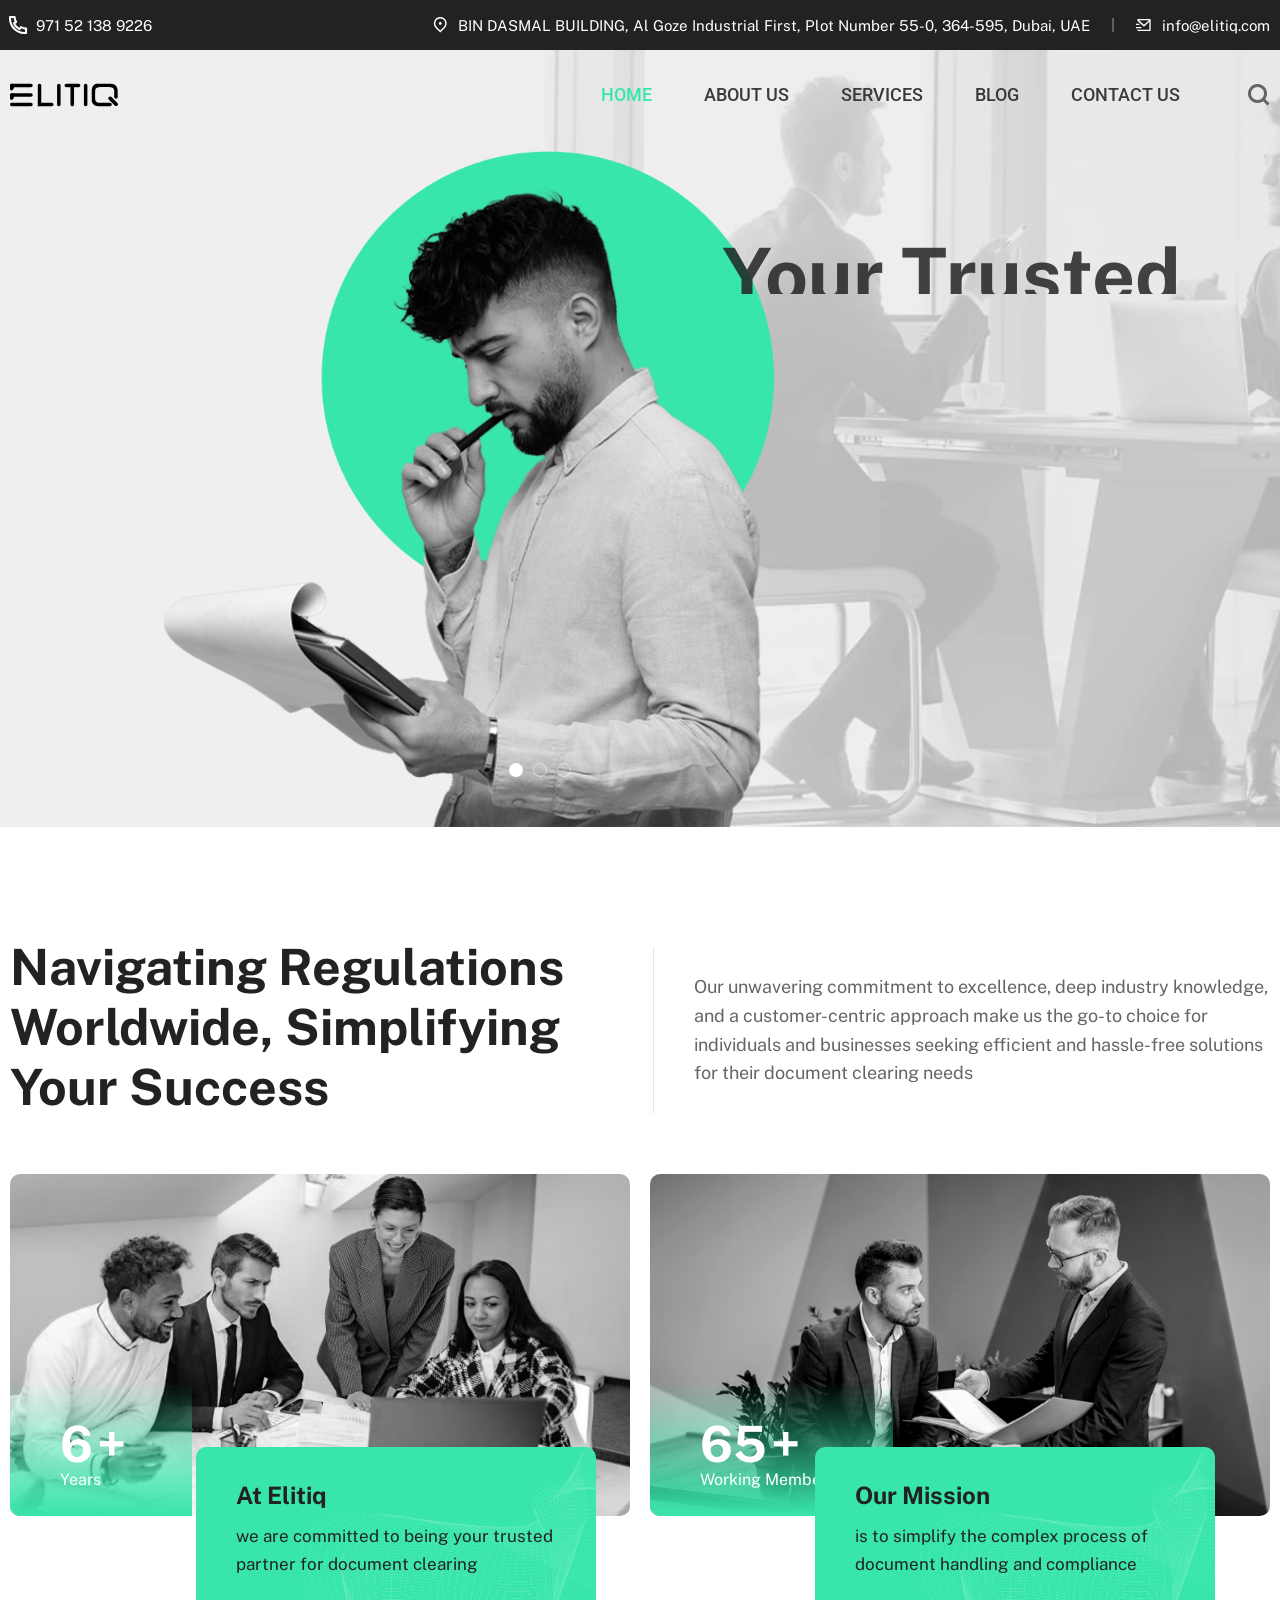
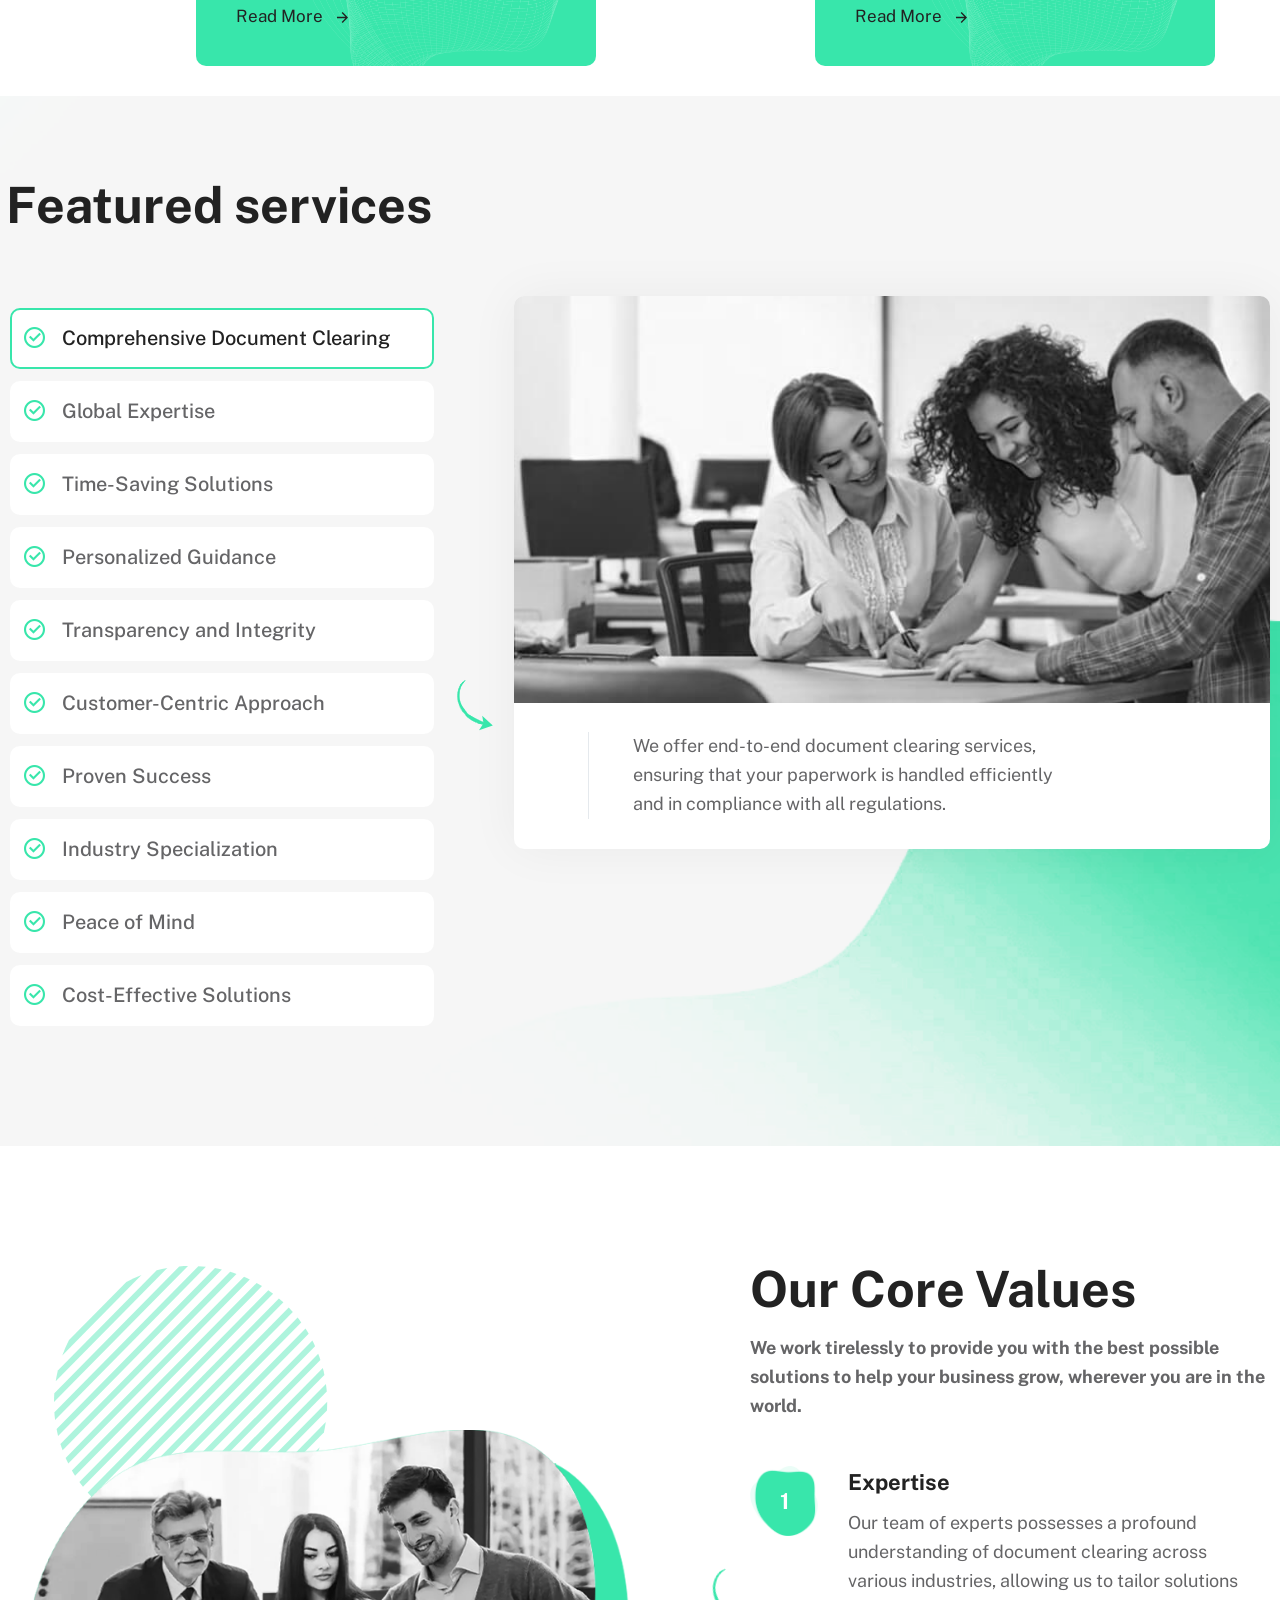
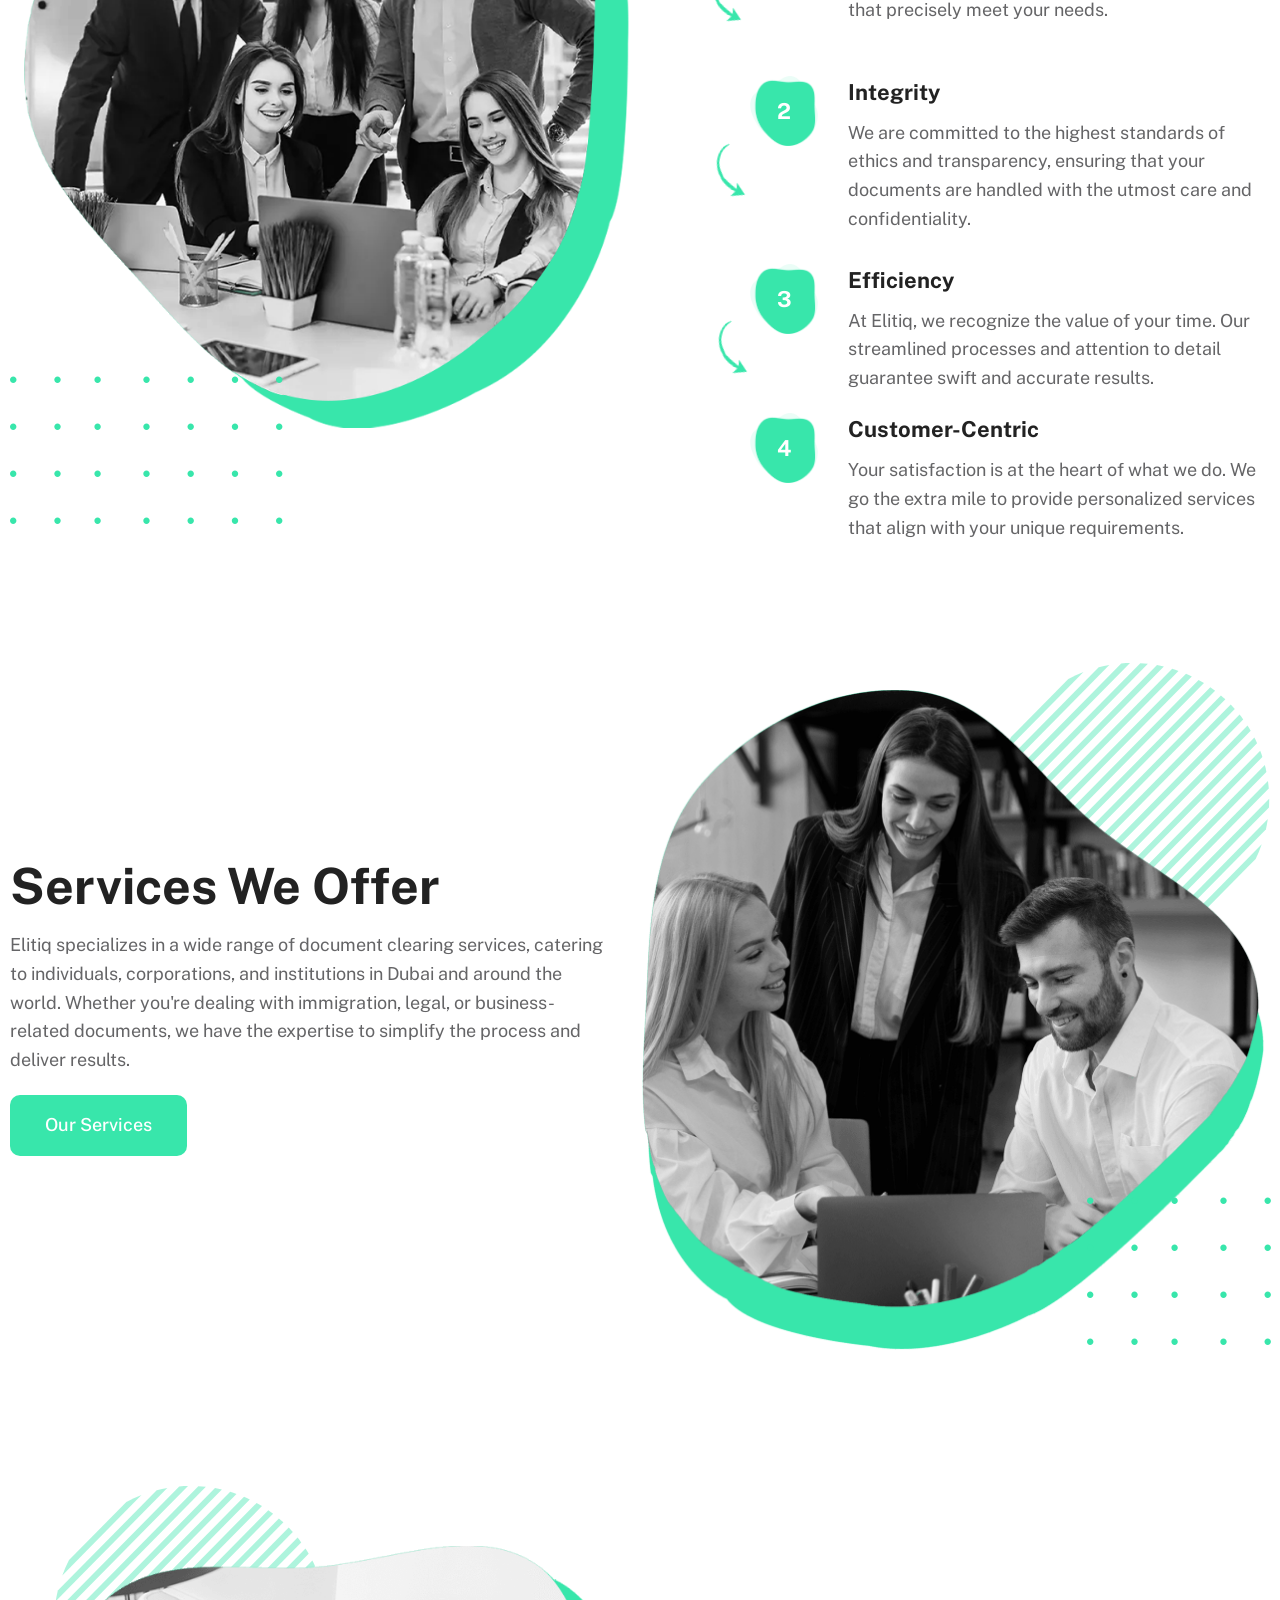
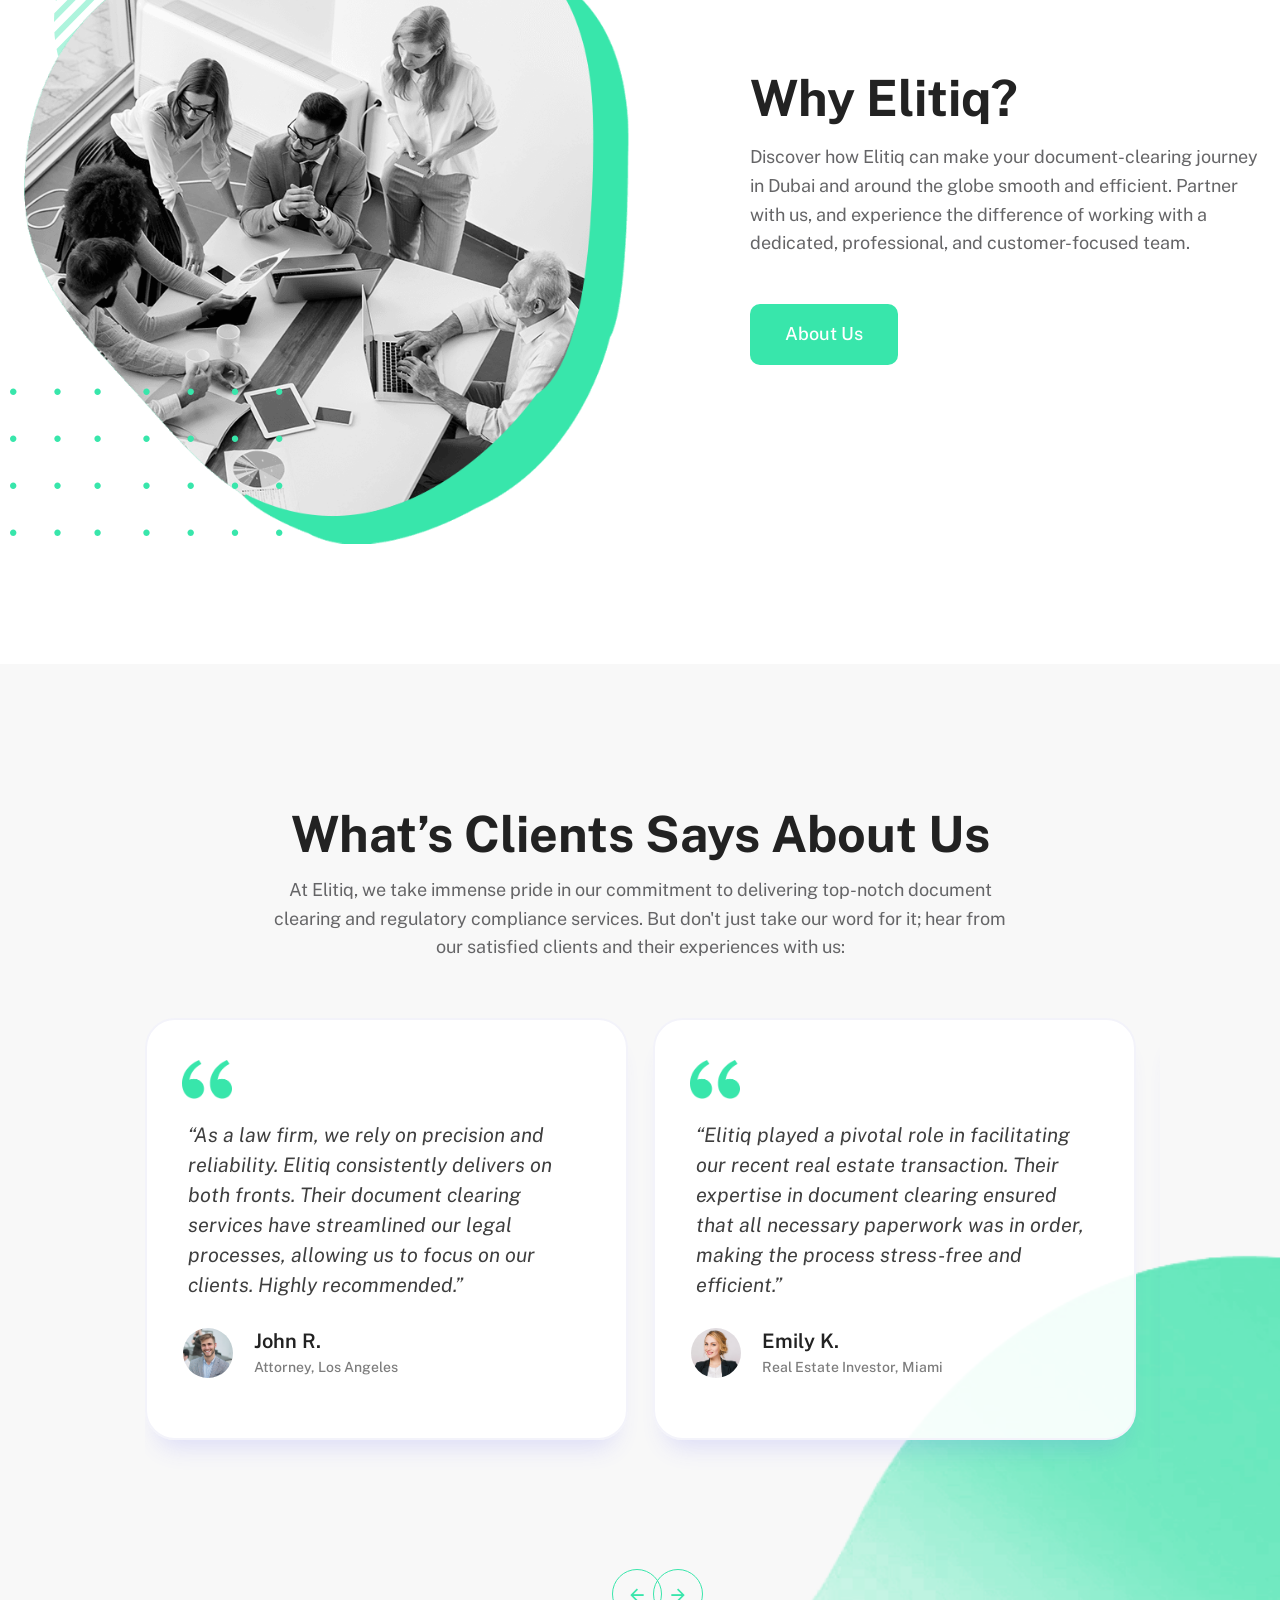
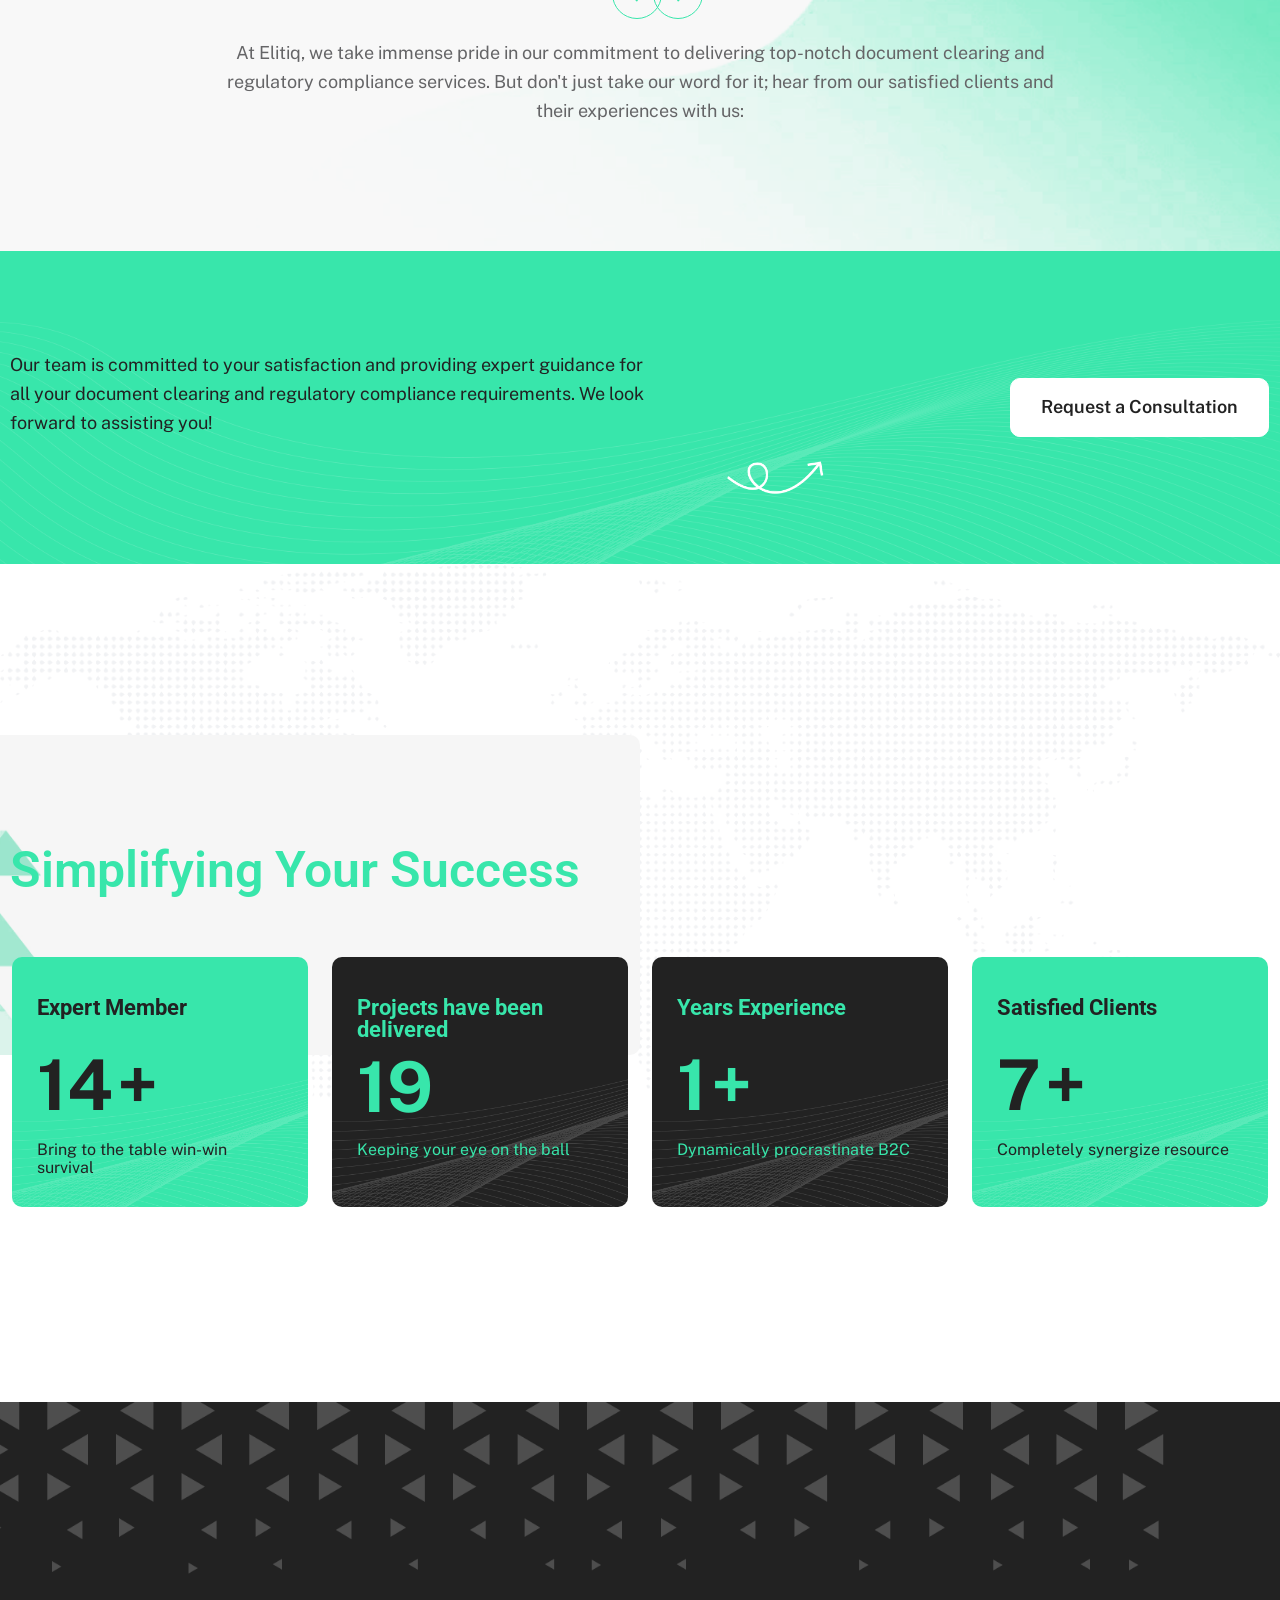
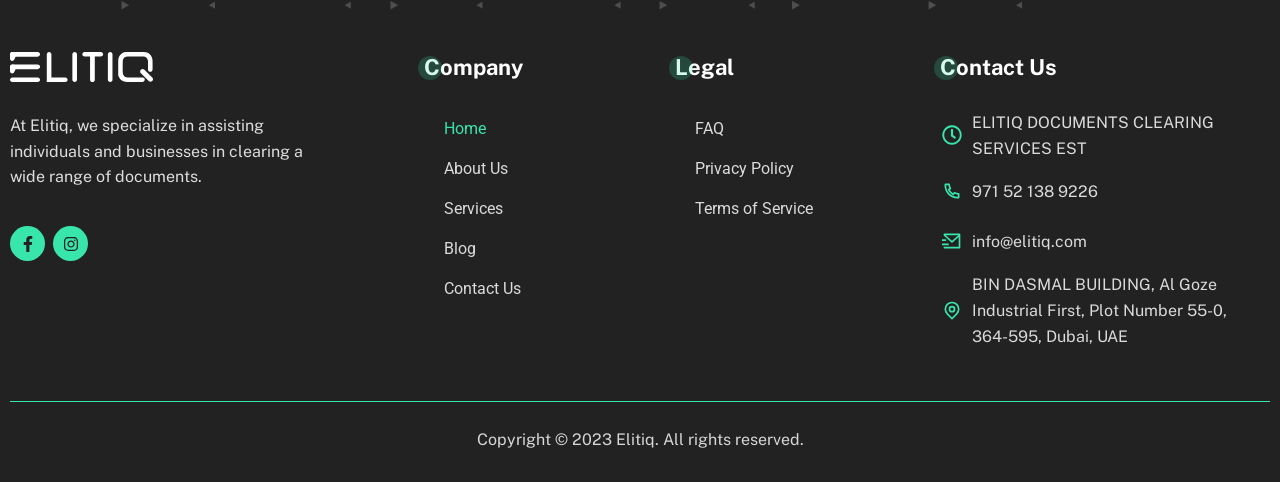
==== index.html @ 84432bff "Add ELITIQ static website Static HTML mirror of the ELITIQ (elitiq.com) site: no PHP/WordPress backe" ====
<!DOCTYPE html>
<html dir="ltr" lang="en-US" prefix="og: https://ogp.me/ns#">
<head><meta charset="UTF-8">
	
	<meta name="viewport" content="width=device-width, initial-scale=1">
	<link rel="profile" href="https://gmpg.org/xfn/11">
	<link rel="pingback" href="/xmlrpc.php">
	
	<title>Elitiq - Home</title>

		<!-- All in One SEO 4.9.3 - aioseo.com -->
	<meta name="description" content="Elitiq specializes in a wide range of document clearing services, catering to individuals, corporations, and institutions in Dubai and around the world.">
	<meta name="robots" content="max-image-preview:large">
	<link rel="canonical" href="/">
	<meta name="generator" content="All in One SEO (AIOSEO) 4.9.3">
		<meta property="og:locale" content="en_US">
		<meta property="og:site_name" content="ELITIQ Official Website -">
		<meta property="og:type" content="website">
		<meta property="og:title" content="Document Clearing Services - ELITIQ">
		<meta property="og:description" content="Elitiq specializes in a wide range of document clearing services, catering to individuals, corporations, and institutions in Dubai and around the world.">
		<meta property="og:url" content="/">
		<meta property="og:image" content="/wp-content/uploads/2023/11/share-image-elitiq.png">
		<meta property="og:image:secure_url" content="/wp-content/uploads/2023/11/share-image-elitiq.png">
		<meta property="og:image:width" content="1200">
		<meta property="og:image:height" content="630">
		<meta name="twitter:card" content="summary_large_image">
		<meta name="twitter:title" content="Document Clearing Services - ELITIQ">
		<meta name="twitter:description" content="Elitiq specializes in a wide range of document clearing services, catering to individuals, corporations, and institutions in Dubai and around the world.">
		<meta name="twitter:image" content="/wp-content/uploads/2023/11/share-image-elitiq.png">
		<script type="application/ld+json" class="aioseo-schema">
			{"@context":"https:\/\/schema.org","@graph":[{"@type":"BreadcrumbList","@id":"\/#breadcrumblist","itemListElement":[{"@type":"ListItem","@id":"#listItem","position":1,"name":"Home"}]},{"@type":"Organization","@id":"\/#organization","name":"My Blog","url":"\/","logo":{"@type":"ImageObject","url":"\/wp-content\/uploads\/2023\/02\/elitiq-logo.svg","@id":"\/#organizationLogo"},"image":{"@id":"\/#organizationLogo"}},{"@type":"WebPage","@id":"\/#webpage","url":"\/","name":"Elitiq - Home","description":"Elitiq specializes in a wide range of document clearing services, catering to individuals, corporations, and institutions in Dubai and around the world.","inLanguage":"en-US","isPartOf":{"@id":"\/#website"},"breadcrumb":{"@id":"\/#breadcrumblist"},"image":{"@type":"ImageObject","url":"\/wp-content\/uploads\/2023\/11\/share-image-elitiq.png","@id":"\/#mainImage","width":1200,"height":630},"primaryImageOfPage":{"@id":"\/#mainImage"},"datePublished":"2023-02-09T06:56:03+00:00","dateModified":"2024-07-29T13:23:06+00:00"},{"@type":"WebSite","@id":"\/#website","url":"\/","name":"My Blog","inLanguage":"en-US","publisher":{"@id":"\/#organization"}}]}
		</script>
		<!-- All in One SEO -->

<link rel="dns-prefetch" href="//fonts.googleapis.com">




		<!-- This site uses the Google Analytics by MonsterInsights plugin v9.11.1 - Using Analytics tracking - https://www.monsterinsights.com/ -->
		<!-- Note: MonsterInsights is not currently configured on this site. The site owner needs to authenticate with Google Analytics in the MonsterInsights settings panel. -->
					<!-- No tracking code set -->
				<!-- / Google Analytics by MonsterInsights -->
		<style id="wp-img-auto-sizes-contain-inline-css">
img:is([sizes=auto i],[sizes^="auto," i]){contain-intrinsic-size:3000px 1500px}
/*# sourceURL=wp-img-auto-sizes-contain-inline-css */
</style>
<link rel="stylesheet" id="hfe-widgets-style-css" href="/wp-content/plugins/rs-header-footer-elementor/inc/widgets-css/frontend.css?ver=1.0.0" media="all">
<style id="wp-emoji-styles-inline-css">

	img.wp-smiley, img.emoji {
		display: inline !important;
		border: none !important;
		box-shadow: none !important;
		height: 1em !important;
		width: 1em !important;
		margin: 0 0.07em !important;
		vertical-align: -0.1em !important;
		background: none !important;
		padding: 0 !important;
	}
/*# sourceURL=wp-emoji-styles-inline-css */
</style>
<style id="classic-theme-styles-inline-css">
/*! This file is auto-generated */
.wp-block-button__link{color:#fff;background-color:#32373c;border-radius:9999px;box-shadow:none;text-decoration:none;padding:calc(.667em + 2px) calc(1.333em + 2px);font-size:1.125em}.wp-block-file__button{background:#32373c;color:#fff;text-decoration:none}
/*# sourceURL=/wp-includes/css/classic-themes.min.css */
</style>
<link rel="stylesheet" id="aioseo/css/src/vue/standalone/blocks/table-of-contents/global.scss-css" href="/wp-content/plugins/all-in-one-seo-pack/dist/Lite/assets/css/table-of-contents/global.e90f6d47.css?ver=4.9.3" media="all">
<style id="global-styles-inline-css">
:root{--wp--preset--aspect-ratio--square: 1;--wp--preset--aspect-ratio--4-3: 4/3;--wp--preset--aspect-ratio--3-4: 3/4;--wp--preset--aspect-ratio--3-2: 3/2;--wp--preset--aspect-ratio--2-3: 2/3;--wp--preset--aspect-ratio--16-9: 16/9;--wp--preset--aspect-ratio--9-16: 9/16;--wp--preset--color--black: #000000;--wp--preset--color--cyan-bluish-gray: #abb8c3;--wp--preset--color--white: #ffffff;--wp--preset--color--pale-pink: #f78da7;--wp--preset--color--vivid-red: #cf2e2e;--wp--preset--color--luminous-vivid-orange: #ff6900;--wp--preset--color--luminous-vivid-amber: #fcb900;--wp--preset--color--light-green-cyan: #7bdcb5;--wp--preset--color--vivid-green-cyan: #00d084;--wp--preset--color--pale-cyan-blue: #8ed1fc;--wp--preset--color--vivid-cyan-blue: #0693e3;--wp--preset--color--vivid-purple: #9b51e0;--wp--preset--gradient--vivid-cyan-blue-to-vivid-purple: linear-gradient(135deg,rgb(6,147,227) 0%,rgb(155,81,224) 100%);--wp--preset--gradient--light-green-cyan-to-vivid-green-cyan: linear-gradient(135deg,rgb(122,220,180) 0%,rgb(0,208,130) 100%);--wp--preset--gradient--luminous-vivid-amber-to-luminous-vivid-orange: linear-gradient(135deg,rgb(252,185,0) 0%,rgb(255,105,0) 100%);--wp--preset--gradient--luminous-vivid-orange-to-vivid-red: linear-gradient(135deg,rgb(255,105,0) 0%,rgb(207,46,46) 100%);--wp--preset--gradient--very-light-gray-to-cyan-bluish-gray: linear-gradient(135deg,rgb(238,238,238) 0%,rgb(169,184,195) 100%);--wp--preset--gradient--cool-to-warm-spectrum: linear-gradient(135deg,rgb(74,234,220) 0%,rgb(151,120,209) 20%,rgb(207,42,186) 40%,rgb(238,44,130) 60%,rgb(251,105,98) 80%,rgb(254,248,76) 100%);--wp--preset--gradient--blush-light-purple: linear-gradient(135deg,rgb(255,206,236) 0%,rgb(152,150,240) 100%);--wp--preset--gradient--blush-bordeaux: linear-gradient(135deg,rgb(254,205,165) 0%,rgb(254,45,45) 50%,rgb(107,0,62) 100%);--wp--preset--gradient--luminous-dusk: linear-gradient(135deg,rgb(255,203,112) 0%,rgb(199,81,192) 50%,rgb(65,88,208) 100%);--wp--preset--gradient--pale-ocean: linear-gradient(135deg,rgb(255,245,203) 0%,rgb(182,227,212) 50%,rgb(51,167,181) 100%);--wp--preset--gradient--electric-grass: linear-gradient(135deg,rgb(202,248,128) 0%,rgb(113,206,126) 100%);--wp--preset--gradient--midnight: linear-gradient(135deg,rgb(2,3,129) 0%,rgb(40,116,252) 100%);--wp--preset--font-size--small: 13px;--wp--preset--font-size--medium: 20px;--wp--preset--font-size--large: 36px;--wp--preset--font-size--x-large: 42px;--wp--preset--spacing--20: 0.44rem;--wp--preset--spacing--30: 0.67rem;--wp--preset--spacing--40: 1rem;--wp--preset--spacing--50: 1.5rem;--wp--preset--spacing--60: 2.25rem;--wp--preset--spacing--70: 3.38rem;--wp--preset--spacing--80: 5.06rem;--wp--preset--shadow--natural: 6px 6px 9px rgba(0, 0, 0, 0.2);--wp--preset--shadow--deep: 12px 12px 50px rgba(0, 0, 0, 0.4);--wp--preset--shadow--sharp: 6px 6px 0px rgba(0, 0, 0, 0.2);--wp--preset--shadow--outlined: 6px 6px 0px -3px rgb(255, 255, 255), 6px 6px rgb(0, 0, 0);--wp--preset--shadow--crisp: 6px 6px 0px rgb(0, 0, 0);}.wp-block-button{--wp--preset--dimension--25: 25%;--wp--preset--dimension--50: 50%;--wp--preset--dimension--75: 75%;--wp--preset--dimension--100: 100%;}:where(body) { margin: 0; }:where(.is-layout-flex){gap: 0.5em;}:where(.is-layout-grid){gap: 0.5em;}body .is-layout-flex{display: flex;}.is-layout-flex{flex-wrap: wrap;align-items: center;}.is-layout-flex > :is(*, div){margin: 0;}body .is-layout-grid{display: grid;}.is-layout-grid > :is(*, div){margin: 0;}body{padding-top: 0px;padding-right: 0px;padding-bottom: 0px;padding-left: 0px;}:root :where(.wp-element-button, .wp-block-button__link){background-color: #32373c;border-width: 0;color: #fff;font-family: inherit;font-size: inherit;font-style: inherit;font-weight: inherit;letter-spacing: inherit;line-height: inherit;padding-top: calc(0.667em + 2px);padding-right: calc(1.333em + 2px);padding-bottom: calc(0.667em + 2px);padding-left: calc(1.333em + 2px);text-decoration: none;text-transform: inherit;}.has-black-color{color: var(--wp--preset--color--black) !important;}.has-cyan-bluish-gray-color{color: var(--wp--preset--color--cyan-bluish-gray) !important;}.has-white-color{color: var(--wp--preset--color--white) !important;}.has-pale-pink-color{color: var(--wp--preset--color--pale-pink) !important;}.has-vivid-red-color{color: var(--wp--preset--color--vivid-red) !important;}.has-luminous-vivid-orange-color{color: var(--wp--preset--color--luminous-vivid-orange) !important;}.has-luminous-vivid-amber-color{color: var(--wp--preset--color--luminous-vivid-amber) !important;}.has-light-green-cyan-color{color: var(--wp--preset--color--light-green-cyan) !important;}.has-vivid-green-cyan-color{color: var(--wp--preset--color--vivid-green-cyan) !important;}.has-pale-cyan-blue-color{color: var(--wp--preset--color--pale-cyan-blue) !important;}.has-vivid-cyan-blue-color{color: var(--wp--preset--color--vivid-cyan-blue) !important;}.has-vivid-purple-color{color: var(--wp--preset--color--vivid-purple) !important;}.has-black-background-color{background-color: var(--wp--preset--color--black) !important;}.has-cyan-bluish-gray-background-color{background-color: var(--wp--preset--color--cyan-bluish-gray) !important;}.has-white-background-color{background-color: var(--wp--preset--color--white) !important;}.has-pale-pink-background-color{background-color: var(--wp--preset--color--pale-pink) !important;}.has-vivid-red-background-color{background-color: var(--wp--preset--color--vivid-red) !important;}.has-luminous-vivid-orange-background-color{background-color: var(--wp--preset--color--luminous-vivid-orange) !important;}.has-luminous-vivid-amber-background-color{background-color: var(--wp--preset--color--luminous-vivid-amber) !important;}.has-light-green-cyan-background-color{background-color: var(--wp--preset--color--light-green-cyan) !important;}.has-vivid-green-cyan-background-color{background-color: var(--wp--preset--color--vivid-green-cyan) !important;}.has-pale-cyan-blue-background-color{background-color: var(--wp--preset--color--pale-cyan-blue) !important;}.has-vivid-cyan-blue-background-color{background-color: var(--wp--preset--color--vivid-cyan-blue) !important;}.has-vivid-purple-background-color{background-color: var(--wp--preset--color--vivid-purple) !important;}.has-black-border-color{border-color: var(--wp--preset--color--black) !important;}.has-cyan-bluish-gray-border-color{border-color: var(--wp--preset--color--cyan-bluish-gray) !important;}.has-white-border-color{border-color: var(--wp--preset--color--white) !important;}.has-pale-pink-border-color{border-color: var(--wp--preset--color--pale-pink) !important;}.has-vivid-red-border-color{border-color: var(--wp--preset--color--vivid-red) !important;}.has-luminous-vivid-orange-border-color{border-color: var(--wp--preset--color--luminous-vivid-orange) !important;}.has-luminous-vivid-amber-border-color{border-color: var(--wp--preset--color--luminous-vivid-amber) !important;}.has-light-green-cyan-border-color{border-color: var(--wp--preset--color--light-green-cyan) !important;}.has-vivid-green-cyan-border-color{border-color: var(--wp--preset--color--vivid-green-cyan) !important;}.has-pale-cyan-blue-border-color{border-color: var(--wp--preset--color--pale-cyan-blue) !important;}.has-vivid-cyan-blue-border-color{border-color: var(--wp--preset--color--vivid-cyan-blue) !important;}.has-vivid-purple-border-color{border-color: var(--wp--preset--color--vivid-purple) !important;}.has-vivid-cyan-blue-to-vivid-purple-gradient-background{background: var(--wp--preset--gradient--vivid-cyan-blue-to-vivid-purple) !important;}.has-light-green-cyan-to-vivid-green-cyan-gradient-background{background: var(--wp--preset--gradient--light-green-cyan-to-vivid-green-cyan) !important;}.has-luminous-vivid-amber-to-luminous-vivid-orange-gradient-background{background: var(--wp--preset--gradient--luminous-vivid-amber-to-luminous-vivid-orange) !important;}.has-luminous-vivid-orange-to-vivid-red-gradient-background{background: var(--wp--preset--gradient--luminous-vivid-orange-to-vivid-red) !important;}.has-very-light-gray-to-cyan-bluish-gray-gradient-background{background: var(--wp--preset--gradient--very-light-gray-to-cyan-bluish-gray) !important;}.has-cool-to-warm-spectrum-gradient-background{background: var(--wp--preset--gradient--cool-to-warm-spectrum) !important;}.has-blush-light-purple-gradient-background{background: var(--wp--preset--gradient--blush-light-purple) !important;}.has-blush-bordeaux-gradient-background{background: var(--wp--preset--gradient--blush-bordeaux) !important;}.has-luminous-dusk-gradient-background{background: var(--wp--preset--gradient--luminous-dusk) !important;}.has-pale-ocean-gradient-background{background: var(--wp--preset--gradient--pale-ocean) !important;}.has-electric-grass-gradient-background{background: var(--wp--preset--gradient--electric-grass) !important;}.has-midnight-gradient-background{background: var(--wp--preset--gradient--midnight) !important;}.has-small-font-size{font-size: var(--wp--preset--font-size--small) !important;}.has-medium-font-size{font-size: var(--wp--preset--font-size--medium) !important;}.has-large-font-size{font-size: var(--wp--preset--font-size--large) !important;}.has-x-large-font-size{font-size: var(--wp--preset--font-size--x-large) !important;}
:root :where(.wp-block-icon svg){width: 24px;}
:where(.wp-block-gallery.is-layout-flex){gap: var( --wp--style--gallery-gap-default, var( --gallery-block--gutter-size, var( --wp--style--block-gap, 0.5em ) ) );}:where(.wp-block-gallery.is-layout-grid){gap: var( --wp--style--gallery-gap-default, var( --gallery-block--gutter-size, var( --wp--style--block-gap, 0.5em ) ) );}
:where(.wp-block-latest-posts.is-layout-flex){gap: 1.25em;}:where(.wp-block-latest-posts.is-layout-grid){gap: 1.25em;}
:where(.wp-block-post-template.is-layout-flex){gap: 1.25em;}:where(.wp-block-post-template.is-layout-grid){gap: 1.25em;}
:where(.wp-block-term-template.is-layout-flex){gap: 1.25em;}:where(.wp-block-term-template.is-layout-grid){gap: 1.25em;}
:where(.wp-block-columns.is-layout-flex){gap: 2em;}:where(.wp-block-columns.is-layout-grid){gap: 2em;}
:root :where(.wp-block-pullquote){font-size: 1.5em;line-height: 1.6;}
/*# sourceURL=global-styles-inline-css */
</style>
<link rel="stylesheet" id="contact-form-7-css" href="/wp-content/plugins/contact-form-7/includes/css/styles.css?ver=6.1.4" media="all">
<link rel="stylesheet" id="rs-plugin-settings-css" href="/wp-content/plugins/revslider/public/assets/css/rs6.css?ver=6.4.2" media="all">
<style id="rs-plugin-settings-inline-css">
#rs-demo-id {}
/*# sourceURL=rs-plugin-settings-inline-css */
</style>
<link rel="stylesheet" id="hfe-style-css" href="/wp-content/plugins/rs-header-footer-elementor/assets/css/header-footer-elementor.css?ver=1.0.0" media="all">
<link rel="stylesheet" id="elementor-frontend-css" href="/wp-content/plugins/elementor/assets/css/frontend.min.css?ver=3.34.2" media="all">
<style id="elementor-frontend-inline-css">
.elementor-kit-8{--e-global-color-primary:#38E6AB;--e-global-color-secondary:#38E6AB;--e-global-color-text:#2F2F2F;--e-global-color-accent:#1A73E9;--e-global-color-c1bd781:#222222;--e-global-typography-primary-font-family:"Roboto";--e-global-typography-primary-font-weight:600;--e-global-typography-secondary-font-family:"Roboto Slab";--e-global-typography-secondary-font-weight:400;--e-global-typography-text-font-family:"Roboto";--e-global-typography-text-font-weight:400;--e-global-typography-accent-font-family:"Roboto";--e-global-typography-accent-font-weight:500;}.elementor-section.elementor-section-boxed > .elementor-container{max-width:1140px;}.e-con{--container-max-width:1140px;}.elementor-widget:not(:last-child){margin-block-end:20px;}.elementor-element{--widgets-spacing:20px 20px;--widgets-spacing-row:20px;--widgets-spacing-column:20px;}{}h1.entry-title{display:var(--page-title-display);}@media(max-width:1024px){.elementor-section.elementor-section-boxed > .elementor-container{max-width:1024px;}.e-con{--container-max-width:1024px;}}@media(max-width:767px){.elementor-section.elementor-section-boxed > .elementor-container{max-width:767px;}.e-con{--container-max-width:767px;}}
.elementor-67385 .elementor-element.elementor-element-529ff0fd > .elementor-element-populated{padding:0px 0px 0px 0px;}.elementor-widget-text-editor{font-family:var( --e-global-typography-text-font-family ), Sans-serif;font-weight:var( --e-global-typography-text-font-weight );color:var( --e-global-color-text );}.elementor-widget-text-editor.elementor-drop-cap-view-stacked .elementor-drop-cap{background-color:var( --e-global-color-primary );}.elementor-widget-text-editor.elementor-drop-cap-view-framed .elementor-drop-cap, .elementor-widget-text-editor.elementor-drop-cap-view-default .elementor-drop-cap{color:var( --e-global-color-primary );border-color:var( --e-global-color-primary );}.elementor-67385 .elementor-element.elementor-element-2899b6f{padding:120px 0px 110px 0px;}.elementor-67385 .elementor-element.elementor-element-48e94f42 > .elementor-element-populated{padding:0px 0px 0px 0px;}.elementor-67385 .elementor-element.elementor-element-5c5e5064 > .elementor-container > .elementor-column > .elementor-widget-wrap{align-content:center;align-items:center;}.elementor-67385 .elementor-element.elementor-element-5c5e5064{padding:0px 0px 50px 0px;}.elementor-67385 .elementor-element.elementor-element-19a6ad8e > .elementor-element-populated{border-style:solid;border-width:0px 1px 0px 0px;border-color:#E5E9ED;padding:0px 0px 0px 10px;}.elementor-67385 .elementor-element.elementor-element-58247158 > .elementor-widget-container{margin:-10px 0px -3px 0px;}.elementor-67385 .elementor-element.elementor-element-58247158 .prelements-heading .title-inner .title{color:var( --e-global-color-c1bd781 );margin:0px 0px 0px 0px;}.elementor-67385 .elementor-element.elementor-element-6a87f784 > .elementor-element-populated{padding:0px 10px 0px 40px;}.elementor-67385 .elementor-element.elementor-element-463a74b7 .prelements-heading .title-inner .title{margin:0px 0px 0px 0px;}.elementor-67385 .elementor-element.elementor-element-463a74b7 .prelements-heading .description p, .elementor-67385 .elementor-element.elementor-element-463a74b7 .prelements-heading .description{margin:0px 0px 0px 0px;}.elementor-67385 .elementor-element.elementor-element-b6e7519 > .elementor-widget-wrap > .elementor-widget:not(.elementor-widget__width-auto):not(.elementor-widget__width-initial):not(:last-child):not(.elementor-absolute){margin-block-end:0px;}.elementor-67385 .elementor-element.elementor-element-b6e7519 > .elementor-element-populated{padding:10px 10px 70px 10px;}.elementor-widget-image .widget-image-caption{color:var( --e-global-color-text );font-family:var( --e-global-typography-text-font-family ), Sans-serif;font-weight:var( --e-global-typography-text-font-weight );}.elementor-67385 .elementor-element.elementor-element-5d2cbe62 img{border-radius:10px 10px 10px 10px;}.elementor-67385 .elementor-element.elementor-element-43c262d{width:auto;max-width:auto;bottom:70px;}.elementor-67385 .elementor-element.elementor-element-43c262d > .elementor-widget-container{background-color:transparent;margin:0px 0px 0px 0px;padding:60px 66px 27px 50px;background-image:linear-gradient(180deg, #1A73E900 0%, var( --e-global-color-primary ) 100%);border-radius:0px 0px 0px 10px;}body:not(.rtl) .elementor-67385 .elementor-element.elementor-element-43c262d{left:10px;}body.rtl .elementor-67385 .elementor-element.elementor-element-43c262d{right:10px;}.elementor-67385 .elementor-element.elementor-element-43c262d .counter-top-area{text-align:left;padding:0px 0px 0px 0px;}.elementor-67385 .elementor-element.elementor-element-43c262d .counter-top-area, .counter-top-area.skew_enable:after{border-radius:0px 0px 0px 0px;}.elementor-67385 .elementor-element.elementor-element-43c262d .count-number span{color:#FFFFFF;font-size:50px;font-weight:700;line-height:0px;padding:0px 0px 0px 0px;}.elementor-67385 .elementor-element.elementor-element-43c262d .count-text .title{color:#FFFFFF;font-size:16px;font-weight:400;margin:0px 0px 0px 0px;}.elementor-67385 .elementor-element.elementor-element-43c262d .counter-icon i{color:var( --e-global-color-primary );}.elementor-67385 .elementor-element.elementor-element-66eb0ff0 .rs-addon-services .services-inner{background-color:var( --e-global-color-primary );background-image:url("/wp-content/uploads/2023/10/shape-min-w.png");padding:44px 40px 42px 40px;background-position:center right;background-repeat:no-repeat;background-size:contain;border-radius:10px 10px 10px 10px;overflow:hidden;}.elementor-67385 .elementor-element.elementor-element-66eb0ff0{width:var( --container-widget-width, 400px );max-width:400px;--container-widget-width:400px;--container-widget-flex-grow:0;bottom:-80px;}body:not(.rtl) .elementor-67385 .elementor-element.elementor-element-66eb0ff0{right:44px;}body.rtl .elementor-67385 .elementor-element.elementor-element-66eb0ff0{left:44px;}.elementor-67385 .elementor-element.elementor-element-66eb0ff0 .services-inner{text-align:left;display:block;}.elementor-67385 .elementor-element.elementor-element-66eb0ff0 .btn-part a i, .elementor-67385 .elementor-element.elementor-element-66eb0ff0 .btn-part a svg{margin-left:10px;}.elementor-67385 .elementor-element.elementor-element-66eb0ff0 .rs-addon-services.style1 .services-inner.gradient-border-enable:before{border-radius:10px 10px 10px 10px;}.elementor-67385 .elementor-element.elementor-element-66eb0ff0 .rs-addon-services .services-inner, .elementor-67385 .elementor-element.elementor-element-66eb0ff0 .media-cmn, .elementor-67385 .elementor-element.elementor-element-66eb0ff0 .media-cmn img, .elementor-67385 .elementor-element.elementor-element-66eb0ff0 .services-title .title a, .elementor-67385 .elementor-element.elementor-element-66eb0ff0 .desc-text, .elementor-67385 .elementor-element.elementor-element-66eb0ff0 .btn-part a, .elementor-67385 .elementor-element.elementor-element-66eb0ff0 .btn-part a i, .elementor-67385 .elementor-element.elementor-element-66eb0ff0 .btn-part a svg, .elementor-67385 .elementor-element.elementor-element-66eb0ff0 .btn-part a svg path{transition-duration:0.3s !important;}.elementor-67385 .elementor-element.elementor-element-66eb0ff0 .services-title .title, .elementor-67385 .elementor-element.elementor-element-66eb0ff0 .services-title .title a, .elementor-67385 .elementor-element.elementor-element-66eb0ff0 .rs-addon-services.style4 .services-item-custom-s .services-content .title a, .elementor-67385 .elementor-element.elementor-element-66eb0ff0 .rs-addon-services.style4 .services-item-custom-s .services-content .title{color:var( --e-global-color-c1bd781 );}.elementor-67385 .elementor-element.elementor-element-66eb0ff0 .services-title{margin:-12px 0px -15px 0px;}.elementor-67385 .elementor-element.elementor-element-66eb0ff0 .rs-addon-services .services-inner:hover .services-title .title{color:#FFFFFFD4;}.elementor-67385 .elementor-element.elementor-element-66eb0ff0 .rs-addon-services .services-inner:hover .services-title .title a{color:#FFFFFFD4;}.elementor-67385 .elementor-element.elementor-element-66eb0ff0 .services-title .title, .elementor-67385 .elementor-element.elementor-element-66eb0ff0 .rs-addon-services.style4 .services-item-custom-s .services-content .title{font-size:24px;font-weight:700;line-height:32px;}.elementor-67385 .elementor-element.elementor-element-66eb0ff0 .desc-text{margin:0px 0px 0px 0px;}.elementor-67385 .elementor-element.elementor-element-66eb0ff0 .desc-text, .elementor-67385 .elementor-element.elementor-element-66eb0ff0 .rs-addon-services.style4 .services-item-custom-s .services-content p{color:var( --e-global-color-c1bd781 );font-size:17px;font-weight:400;line-height:28px;}.elementor-67385 .elementor-element.elementor-element-66eb0ff0 .btn-part{margin:24px 0px -7px 0px;}.elementor-67385 .elementor-element.elementor-element-66eb0ff0 .btn-part a{font-size:17px;color:var( --e-global-color-c1bd781 );}.elementor-67385 .elementor-element.elementor-element-66eb0ff0 .btn-part svg{fill:var( --e-global-color-c1bd781 );}.elementor-67385 .elementor-element.elementor-element-66eb0ff0 .btn-part svg path{fill:var( --e-global-color-c1bd781 );}.elementor-67385 .elementor-element.elementor-element-66eb0ff0 .btn-part i{color:var( --e-global-color-c1bd781 );}.elementor-67385 .elementor-element.elementor-element-66eb0ff0 .rs-addon-services .services-inner:hover .btn-part a.services-btn{color:#FFFFFFD4 !important;}.elementor-67385 .elementor-element.elementor-element-66eb0ff0 .rs-addon-services .services-inner:hover .btn-part a.services-btn svg path{fill:#FFFFFFD4 !important;}.elementor-67385 .elementor-element.elementor-element-66eb0ff0 .rs-addon-services .services-inner:hover .btn-part a.services-btn svg{fill:#FFFFFFD4 !important;}.elementor-67385 .elementor-element.elementor-element-66eb0ff0 .rs-addon-services .services-inner:hover .btn-part a.services-btn i{color:#FFFFFFD4 !important;}.elementor-67385 .elementor-element.elementor-element-1bd91afd > .elementor-widget-wrap > .elementor-widget:not(.elementor-widget__width-auto):not(.elementor-widget__width-initial):not(:last-child):not(.elementor-absolute){margin-block-end:0px;}.elementor-67385 .elementor-element.elementor-element-1bd91afd > .elementor-element-populated{padding:10px 10px 70px 10px;}.elementor-67385 .elementor-element.elementor-element-657bf0ad img{border-radius:10px 10px 10px 10px;}.elementor-67385 .elementor-element.elementor-element-43a3088a{width:auto;max-width:auto;bottom:70px;}.elementor-67385 .elementor-element.elementor-element-43a3088a > .elementor-widget-container{background-color:transparent;margin:0px 0px 0px 0px;padding:60px 66px 27px 50px;background-image:linear-gradient(180deg, #1A73E900 0%, var( --e-global-color-primary ) 100%);border-radius:0px 0px 0px 10px;}body:not(.rtl) .elementor-67385 .elementor-element.elementor-element-43a3088a{left:10px;}body.rtl .elementor-67385 .elementor-element.elementor-element-43a3088a{right:10px;}.elementor-67385 .elementor-element.elementor-element-43a3088a .counter-top-area{text-align:left;padding:0px 0px 0px 0px;}.elementor-67385 .elementor-element.elementor-element-43a3088a .counter-top-area, .counter-top-area.skew_enable:after{border-radius:0px 0px 0px 0px;}.elementor-67385 .elementor-element.elementor-element-43a3088a .count-number span{color:#FFFFFF;font-size:50px;font-weight:700;line-height:0px;padding:0px 0px 0px 0px;}.elementor-67385 .elementor-element.elementor-element-43a3088a .count-text .title{color:#FFFFFF;font-size:16px;font-weight:400;margin:0px 0px 0px 0px;}.elementor-67385 .elementor-element.elementor-element-43a3088a .counter-icon i{color:var( --e-global-color-primary );}.elementor-67385 .elementor-element.elementor-element-521519bd .rs-addon-services .services-inner{background-color:var( --e-global-color-primary );background-image:url("/wp-content/uploads/2023/10/shape-min-w.png");padding:44px 40px 42px 40px;background-position:center right;background-repeat:no-repeat;background-size:contain;border-radius:10px 10px 10px 10px;overflow:hidden;}.elementor-67385 .elementor-element.elementor-element-521519bd{width:var( --container-widget-width, 400px );max-width:400px;--container-widget-width:400px;--container-widget-flex-grow:0;bottom:-80px;}body:not(.rtl) .elementor-67385 .elementor-element.elementor-element-521519bd{right:65px;}body.rtl .elementor-67385 .elementor-element.elementor-element-521519bd{left:65px;}.elementor-67385 .elementor-element.elementor-element-521519bd .services-inner{text-align:left;display:block;}.elementor-67385 .elementor-element.elementor-element-521519bd .btn-part a i, .elementor-67385 .elementor-element.elementor-element-521519bd .btn-part a svg{margin-left:10px;}.elementor-67385 .elementor-element.elementor-element-521519bd .rs-addon-services.style1 .services-inner.gradient-border-enable:before{border-radius:10px 10px 10px 10px;}.elementor-67385 .elementor-element.elementor-element-521519bd .rs-addon-services .services-inner, .elementor-67385 .elementor-element.elementor-element-521519bd .media-cmn, .elementor-67385 .elementor-element.elementor-element-521519bd .media-cmn img, .elementor-67385 .elementor-element.elementor-element-521519bd .services-title .title a, .elementor-67385 .elementor-element.elementor-element-521519bd .desc-text, .elementor-67385 .elementor-element.elementor-element-521519bd .btn-part a, .elementor-67385 .elementor-element.elementor-element-521519bd .btn-part a i, .elementor-67385 .elementor-element.elementor-element-521519bd .btn-part a svg, .elementor-67385 .elementor-element.elementor-element-521519bd .btn-part a svg path{transition-duration:0.3s !important;}.elementor-67385 .elementor-element.elementor-element-521519bd .services-title .title, .elementor-67385 .elementor-element.elementor-element-521519bd .services-title .title a, .elementor-67385 .elementor-element.elementor-element-521519bd .rs-addon-services.style4 .services-item-custom-s .services-content .title a, .elementor-67385 .elementor-element.elementor-element-521519bd .rs-addon-services.style4 .services-item-custom-s .services-content .title{color:var( --e-global-color-c1bd781 );}.elementor-67385 .elementor-element.elementor-element-521519bd .services-title{margin:-12px 0px -15px 0px;}.elementor-67385 .elementor-element.elementor-element-521519bd .rs-addon-services .services-inner:hover .services-title .title{color:#FFFFFFD4;}.elementor-67385 .elementor-element.elementor-element-521519bd .rs-addon-services .services-inner:hover .services-title .title a{color:#FFFFFFD4;}.elementor-67385 .elementor-element.elementor-element-521519bd .services-title .title, .elementor-67385 .elementor-element.elementor-element-521519bd .rs-addon-services.style4 .services-item-custom-s .services-content .title{font-size:24px;font-weight:700;line-height:32px;}.elementor-67385 .elementor-element.elementor-element-521519bd .desc-text{margin:0px 0px 0px 0px;}.elementor-67385 .elementor-element.elementor-element-521519bd .desc-text, .elementor-67385 .elementor-element.elementor-element-521519bd .rs-addon-services.style4 .services-item-custom-s .services-content p{color:var( --e-global-color-c1bd781 );font-size:17px;font-weight:400;line-height:28px;}.elementor-67385 .elementor-element.elementor-element-521519bd .btn-part{margin:24px 0px -7px 0px;}.elementor-67385 .elementor-element.elementor-element-521519bd .btn-part a{font-size:17px;color:var( --e-global-color-c1bd781 );}.elementor-67385 .elementor-element.elementor-element-521519bd .btn-part svg{fill:var( --e-global-color-c1bd781 );}.elementor-67385 .elementor-element.elementor-element-521519bd .btn-part svg path{fill:var( --e-global-color-c1bd781 );}.elementor-67385 .elementor-element.elementor-element-521519bd .btn-part i{color:var( --e-global-color-c1bd781 );}.elementor-67385 .elementor-element.elementor-element-521519bd .rs-addon-services .services-inner:hover .btn-part a.services-btn{color:#FFFFFFD4 !important;}.elementor-67385 .elementor-element.elementor-element-521519bd .rs-addon-services .services-inner:hover .btn-part a.services-btn svg path{fill:#FFFFFFD4 !important;}.elementor-67385 .elementor-element.elementor-element-521519bd .rs-addon-services .services-inner:hover .btn-part a.services-btn svg{fill:#FFFFFFD4 !important;}.elementor-67385 .elementor-element.elementor-element-521519bd .rs-addon-services .services-inner:hover .btn-part a.services-btn i{color:#FFFFFFD4 !important;}.elementor-67385 .elementor-element.elementor-element-2922f26a:not(.elementor-motion-effects-element-type-background), .elementor-67385 .elementor-element.elementor-element-2922f26a > .elementor-motion-effects-container > .elementor-motion-effects-layer{background-image:url("/wp-content/uploads/2023/11/elitiq-featured-services-bgr-1.png");background-position:center right;background-repeat:no-repeat;background-size:cover;}.elementor-67385 .elementor-element.elementor-element-2922f26a{transition:background 0.3s, border 0.3s, border-radius 0.3s, box-shadow 0.3s;padding:190px 0px 110px 0px;}.elementor-67385 .elementor-element.elementor-element-2922f26a > .elementor-background-overlay{transition:background 0.3s, border-radius 0.3s, opacity 0.3s;}.elementor-67385 .elementor-element.elementor-element-6eb6db2c > .elementor-widget-wrap > .elementor-widget:not(.elementor-widget__width-auto):not(.elementor-widget__width-initial):not(:last-child):not(.elementor-absolute){margin-block-end:0px;}.elementor-67385 .elementor-element.elementor-element-528e1e57{width:var( --container-widget-width, 577px );max-width:577px;--container-widget-width:577px;--container-widget-flex-grow:0;top:-111px;}.elementor-67385 .elementor-element.elementor-element-528e1e57 > .elementor-widget-container{margin:0px 0px 0px 0px;}body:not(.rtl) .elementor-67385 .elementor-element.elementor-element-528e1e57{left:6px;}body.rtl .elementor-67385 .elementor-element.elementor-element-528e1e57{right:6px;}.elementor-67385 .elementor-element.elementor-element-528e1e57 .prelements-heading .title-inner .title{color:var( --e-global-color-c1bd781 );margin:0px 0px 6px 0px;}.elementor-67385 .elementor-element.elementor-element-528e1e57 .prelements-heading .description p, .elementor-67385 .elementor-element.elementor-element-528e1e57 .prelements-heading .description{margin:0px 0px 0px 0px;}.elementor-67385 .elementor-element.elementor-element-4b1b9ba1 .rstab-main .tab-content{background-color:#FFFFFF00;box-shadow:0px 0px 10px 0px rgba(1.9999999999999567, 0.9999999999999784, 0.9999999999999784, 0);text-align:left;padding:0px 0px 0px 0px;}.elementor-67385 .elementor-element.elementor-element-4b1b9ba1 .tab-pane{background-color:#FFFFFF;box-shadow:0px 0px 50px 0px rgba(0, 0, 0, 0.05);border-radius:10px 10px 10px 10px;overflow:hidden !important;}.elementor-67385 .elementor-element.elementor-element-4b1b9ba1 > .elementor-widget-container{padding:0px 0px 0px 0px;}.elementor-67385 .elementor-element.elementor-element-4b1b9ba1 .rstab-main.no_item_menu{text-align:left;}.elementor-67385 .elementor-element.elementor-element-4b1b9ba1 .tab-menu-wrapper .nav-tabs .nav-link{text-align:left;font-size:20px;font-weight:500;line-height:30px;max-width:100%;width:100%;padding:13.5px 10px 13.5px 10px;margin:12px 80px 0px 0px;border-style:solid;border-width:2px 2px 2px 2px;border-color:#FA0B0B00;border-radius:10px 10px 10px 10px !important;display:inline-flex;align-items:center;justify-content:flex-start;color:#656567;background-color:#FFFFFF;}.elementor-67385 .elementor-element.elementor-element-4b1b9ba1 .rstab-main.vertical{align-items:flex-start;}.elementor-67385 .elementor-element.elementor-element-4b1b9ba1 .nav-tabs{border-style:none;}.elementor-67385 .elementor-element.elementor-element-4b1b9ba1 .tab-menu-wrapper{max-width:40%;width:100%;}.elementor-67385 .elementor-element.elementor-element-4b1b9ba1 .tab-menu-wrapper .nav-tabs .nav-link.active{border-color:var( --e-global-color-primary );}.elementor-67385 .elementor-element.elementor-element-4b1b9ba1 .tab-menu-wrapper .nav-tabs{justify-content:left;}.elementor-67385 .elementor-element.elementor-element-4b1b9ba1 .nav-tabs .nav-link i, .elementor-67385 .elementor-element.elementor-element-4b1b9ba1 .nav-tabs .nav-link svg{display:unset !important;}.elementor-67385 .elementor-element.elementor-element-4b1b9ba1 .tab-menu-wrapper .nav-tabs .nav-link i{color:var( --e-global-color-primary );font-size:25px;}.elementor-67385 .elementor-element.elementor-element-4b1b9ba1 .tab-menu-wrapper .nav-tabs .nav-link svg path{fill:var( --e-global-color-primary );}.elementor-67385 .elementor-element.elementor-element-4b1b9ba1 .tab-menu-wrapper .nav-tabs .nav-link i, .elementor-67385 .elementor-element.elementor-element-4b1b9ba1 .tab-menu-wrapper .nav-tabs .nav-link svg{padding:0px 15px 0px 0px;margin:0px 0px 0px 0px;}.elementor-67385 .elementor-element.elementor-element-4b1b9ba1 .rstab-main .tab-menu-wrapper .nav-tabs .nav-link.active{color:var( --e-global-color-c1bd781 );}.elementor-67385 .elementor-element.elementor-element-4b1b9ba1 .tab-content{max-width:60%;width:100%;}.elementor-67385 .elementor-element.elementor-element-4b1b9ba1 .content--teb-area{display:block;}.elementor-67385 .elementor-element.elementor-element-4b1b9ba1 .rstab-main .tab-content .title{color:#00204A;font-size:30px;font-weight:700;line-height:40px;margin:0px 0px 0px 0px;}.elementor-67385 .elementor-element.elementor-element-4b1b9ba1 .content--teb-area .content--left-area{padding:32px 30px 30px 30px !important;display:flex;align-items:center;}.elementor-67385 .elementor-element.elementor-element-4b1b9ba1 .content--teb-area .image--right-area img{width:100%;height:auto;}.elementor-67385 .elementor-element.elementor-element-4b1b9ba1 .title{max-width:33%;width:100%;padding:0px 0px 0px 0px;margin:0px 0px 0px 0px;}.elementor-67385 .elementor-element.elementor-element-4b1b9ba1 .desc_btn_wrapper{max-width:67%;width:100%;padding:0px 0px 0px 44px;margin:-3px 0px 0px 44px;border-style:solid;border-width:0px 0px 0px 1px;border-color:#E5E9ED;}.elementor-67385 .elementor-element.elementor-element-4b1b9ba1 .desc_btn_wrapper p{margin:0px 0px 0px 0px;}.elementor-67385 .elementor-element.elementor-element-4b1b9ba1 .content--teb-area .content--left-area .rs-btn a{align-items:center;display:inline-flex;background-color:#02010100;border-radius:0px 0px 0px 0px;padding:0px 0px 0px 0px;}.elementor-67385 .elementor-element.elementor-element-4b1b9ba1 .content--teb-area .content--left-area .rs-btn a i{margin:0px 0px 0px 6px;}.elementor-67385 .elementor-element.elementor-element-4b1b9ba1 .content--teb-area .content--left-area .rs-btn a:hover i{margin:0px 0px 0px 8px;color:#1A73E9;}.elementor-67385 .elementor-element.elementor-element-4b1b9ba1 .content--teb-area .content--left-area .rs-btn a:hover{color:#1A73E9;}.elementor-67385 .elementor-element.elementor-element-4b1b9ba1 .content--teb-area .content--left-area .rs-btn{margin:20px 0px 0px 0px;}.elementor-67385 .elementor-element.elementor-element-53cc9dbf{width:auto;max-width:auto;bottom:40%;}body:not(.rtl) .elementor-67385 .elementor-element.elementor-element-53cc9dbf{left:35%;}body.rtl .elementor-67385 .elementor-element.elementor-element-53cc9dbf{right:35%;}.elementor-67385 .elementor-element.elementor-element-53cc9dbf .rs-image{text-align:left;}.elementor-67385 .elementor-element.elementor-element-370d29ec > .elementor-container > .elementor-column > .elementor-widget-wrap{align-content:center;align-items:center;}.elementor-67385 .elementor-element.elementor-element-370d29ec{padding:110px 0px 100px 0px;}.elementor-67385 .elementor-element.elementor-element-4d1dc17c > .elementor-element-populated{padding:50px 10px 10px 10px;}.elementor-67385 .elementor-element.elementor-element-16a217f3{width:auto;max-width:auto;top:10px;}body:not(.rtl) .elementor-67385 .elementor-element.elementor-element-16a217f3{left:54px;}body.rtl .elementor-67385 .elementor-element.elementor-element-16a217f3{right:54px;}.elementor-67385 .elementor-element.elementor-element-16a217f3 .rs-image{text-align:left;}.elementor-67385 .elementor-element.elementor-element-14888d3e{width:var( --container-widget-width, 635px );max-width:635px;--container-widget-width:635px;--container-widget-flex-grow:0;}.elementor-67385 .elementor-element.elementor-element-14888d3e .rs-image{text-align:left;}.elementor-67385 .elementor-element.elementor-element-3f579885{width:auto;max-width:auto;bottom:27px;}body:not(.rtl) .elementor-67385 .elementor-element.elementor-element-3f579885{left:10px;}body.rtl .elementor-67385 .elementor-element.elementor-element-3f579885{right:10px;}.elementor-67385 .elementor-element.elementor-element-3f579885 .rs-image{text-align:left;}.elementor-67385 .elementor-element.elementor-element-3f579885 .rs-image .rs-multi-image{animation-duration:3s;}.elementor-67385 .elementor-element.elementor-element-609edf2f > .elementor-element-populated{padding:10px 10px 10px 10px;}.elementor-67385 .elementor-element.elementor-element-f8a74ce{width:auto;max-width:auto;top:50px;}body:not(.rtl) .elementor-67385 .elementor-element.elementor-element-f8a74ce{right:-250px;}body.rtl .elementor-67385 .elementor-element.elementor-element-f8a74ce{left:-250px;}.elementor-67385 .elementor-element.elementor-element-f8a74ce .rs-image{text-align:left;}.elementor-67385 .elementor-element.elementor-element-4c71af0b > .elementor-widget-container{margin:-7px 0px 0px 0px;}.elementor-67385 .elementor-element.elementor-element-4c71af0b .prelements-heading .title-inner .title{color:var( --e-global-color-c1bd781 );margin:0px 0px 15px 0px;}.elementor-67385 .elementor-element.elementor-element-7f1f3392 .numbering{background-image:url("/wp-content/uploads/2023/11/numbering-green.png");text-align:center;color:#FFFFFF;font-size:22px;font-weight:700;line-height:32px;padding:19px 0px 0px 0px;margin:0px 30px 0px 0px;background-position:center center;background-repeat:no-repeat;background-size:contain;width:68px;height:70px;}.elementor-67385 .elementor-element.elementor-element-7f1f3392 > .elementor-widget-container{margin:0px 0px 0px 0px;}.elementor-67385 .elementor-element.elementor-element-7f1f3392 .services-inner{text-align:left;display:flex;align-items:flex-start;}.elementor-67385 .elementor-element.elementor-element-7f1f3392 .rs-addon-services .services-inner, .elementor-67385 .elementor-element.elementor-element-7f1f3392 .media-cmn, .elementor-67385 .elementor-element.elementor-element-7f1f3392 .media-cmn img, .elementor-67385 .elementor-element.elementor-element-7f1f3392 .services-title .title a, .elementor-67385 .elementor-element.elementor-element-7f1f3392 .desc-text, .elementor-67385 .elementor-element.elementor-element-7f1f3392 .btn-part a, .elementor-67385 .elementor-element.elementor-element-7f1f3392 .btn-part a i, .elementor-67385 .elementor-element.elementor-element-7f1f3392 .btn-part a svg, .elementor-67385 .elementor-element.elementor-element-7f1f3392 .btn-part a svg path{transition-duration:0.3s !important;}.elementor-67385 .elementor-element.elementor-element-7f1f3392 .content_part{padding:0px 0px 0px 0px;margin:0px 0px 0px 0px;}.elementor-67385 .elementor-element.elementor-element-7f1f3392 .content_part .services-title .title{margin:0px 0px 11px 0px;}.elementor-67385 .elementor-element.elementor-element-7f1f3392 .services-title .title, .elementor-67385 .elementor-element.elementor-element-7f1f3392 .services-title .title a, .elementor-67385 .elementor-element.elementor-element-7f1f3392 .rs-addon-services.style4 .services-item-custom-s .services-content .title a, .elementor-67385 .elementor-element.elementor-element-7f1f3392 .rs-addon-services.style4 .services-item-custom-s .services-content .title{color:var( --e-global-color-c1bd781 );}.elementor-67385 .elementor-element.elementor-element-7f1f3392 .services-title{margin:0px 0px 0px 0px;}.elementor-67385 .elementor-element.elementor-element-7f1f3392 .rs-addon-services .services-inner:hover .services-title .title{color:var( --e-global-color-c1bd781 );}.elementor-67385 .elementor-element.elementor-element-7f1f3392 .rs-addon-services .services-inner:hover .services-title .title a{color:var( --e-global-color-c1bd781 );}.elementor-67385 .elementor-element.elementor-element-7f1f3392 .services-title .title, .elementor-67385 .elementor-element.elementor-element-7f1f3392 .rs-addon-services.style4 .services-item-custom-s .services-content .title{font-size:22px;font-weight:700;}.elementor-67385 .elementor-element.elementor-element-7f1f3392 .desc-text{margin:0px 0px 0px 0px;}.elementor-67385 .elementor-element.elementor-element-49ed94e{padding:0px 0px 30px 0px;}.elementor-67385 .elementor-element.elementor-element-0712542 > .elementor-widget-wrap > .elementor-widget:not(.elementor-widget__width-auto):not(.elementor-widget__width-initial):not(:last-child):not(.elementor-absolute){margin-block-end:0px;}.elementor-67385 .elementor-element.elementor-element-0712542 > .elementor-element-populated{padding:0px 0px 0px 0px;}.elementor-67385 .elementor-element.elementor-element-d3bf2d3{width:auto;max-width:auto;top:-75px;}.elementor-67385 .elementor-element.elementor-element-d3bf2d3 > .elementor-widget-container{--e-transform-rotateZ:14deg;}body:not(.rtl) .elementor-67385 .elementor-element.elementor-element-d3bf2d3{left:-49px;}body.rtl .elementor-67385 .elementor-element.elementor-element-d3bf2d3{right:-49px;}.elementor-67385 .elementor-element.elementor-element-d3bf2d3 .rs-image{text-align:left;}.elementor-67385 .elementor-element.elementor-element-be72fa9{padding:0px 0px 30px 0px;}.elementor-67385 .elementor-element.elementor-element-656e961 > .elementor-widget-wrap > .elementor-widget:not(.elementor-widget__width-auto):not(.elementor-widget__width-initial):not(:last-child):not(.elementor-absolute){margin-block-end:0px;}.elementor-67385 .elementor-element.elementor-element-656e961 > .elementor-element-populated{padding:0px 0px 0px 0px;}.elementor-67385 .elementor-element.elementor-element-3e6307c .numbering{background-image:url("/wp-content/uploads/2023/11/numbering-green.png");text-align:center;color:#FFFFFF;font-size:22px;font-weight:700;line-height:32px;padding:19px 0px 0px 0px;margin:0px 30px 0px 0px;background-position:center center;background-repeat:no-repeat;background-size:contain;width:68px;height:70px;}.elementor-67385 .elementor-element.elementor-element-3e6307c > .elementor-widget-container{margin:0px 0px 0px 0px;}.elementor-67385 .elementor-element.elementor-element-3e6307c .services-inner{text-align:left;display:flex;align-items:flex-start;}.elementor-67385 .elementor-element.elementor-element-3e6307c .rs-addon-services .services-inner, .elementor-67385 .elementor-element.elementor-element-3e6307c .media-cmn, .elementor-67385 .elementor-element.elementor-element-3e6307c .media-cmn img, .elementor-67385 .elementor-element.elementor-element-3e6307c .services-title .title a, .elementor-67385 .elementor-element.elementor-element-3e6307c .desc-text, .elementor-67385 .elementor-element.elementor-element-3e6307c .btn-part a, .elementor-67385 .elementor-element.elementor-element-3e6307c .btn-part a i, .elementor-67385 .elementor-element.elementor-element-3e6307c .btn-part a svg, .elementor-67385 .elementor-element.elementor-element-3e6307c .btn-part a svg path{transition-duration:0.3s !important;}.elementor-67385 .elementor-element.elementor-element-3e6307c .content_part{padding:0px 0px 0px 0px;margin:0px 0px 0px 0px;}.elementor-67385 .elementor-element.elementor-element-3e6307c .content_part .services-title .title{margin:0px 0px 11px 0px;}.elementor-67385 .elementor-element.elementor-element-3e6307c .services-title .title, .elementor-67385 .elementor-element.elementor-element-3e6307c .services-title .title a, .elementor-67385 .elementor-element.elementor-element-3e6307c .rs-addon-services.style4 .services-item-custom-s .services-content .title a, .elementor-67385 .elementor-element.elementor-element-3e6307c .rs-addon-services.style4 .services-item-custom-s .services-content .title{color:var( --e-global-color-c1bd781 );}.elementor-67385 .elementor-element.elementor-element-3e6307c .services-title{margin:0px 0px 0px 0px;}.elementor-67385 .elementor-element.elementor-element-3e6307c .rs-addon-services .services-inner:hover .services-title .title{color:var( --e-global-color-c1bd781 );}.elementor-67385 .elementor-element.elementor-element-3e6307c .rs-addon-services .services-inner:hover .services-title .title a{color:var( --e-global-color-c1bd781 );}.elementor-67385 .elementor-element.elementor-element-3e6307c .services-title .title, .elementor-67385 .elementor-element.elementor-element-3e6307c .rs-addon-services.style4 .services-item-custom-s .services-content .title{font-size:22px;font-weight:700;}.elementor-67385 .elementor-element.elementor-element-3e6307c .desc-text{margin:0px 0px 0px 0px;}.elementor-67385 .elementor-element.elementor-element-db72270{width:auto;max-width:auto;top:69px;}.elementor-67385 .elementor-element.elementor-element-db72270 > .elementor-widget-container{--e-transform-rotateZ:14deg;}body:not(.rtl) .elementor-67385 .elementor-element.elementor-element-db72270{left:-45px;}body.rtl .elementor-67385 .elementor-element.elementor-element-db72270{right:-45px;}.elementor-67385 .elementor-element.elementor-element-db72270 .rs-image{text-align:left;}.elementor-67385 .elementor-element.elementor-element-d34a222 .numbering{background-image:url("/wp-content/uploads/2023/11/numbering-green.png");text-align:center;color:#FFFFFF;font-size:22px;font-weight:700;line-height:32px;padding:19px 0px 0px 0px;margin:0px 30px 0px 0px;background-position:center center;background-repeat:no-repeat;background-size:contain;width:68px;height:70px;}.elementor-67385 .elementor-element.elementor-element-d34a222 > .elementor-widget-container{margin:0px 0px 0px 0px;}.elementor-67385 .elementor-element.elementor-element-d34a222 .services-inner{text-align:left;display:flex;align-items:flex-start;}.elementor-67385 .elementor-element.elementor-element-d34a222 .rs-addon-services .services-inner, .elementor-67385 .elementor-element.elementor-element-d34a222 .media-cmn, .elementor-67385 .elementor-element.elementor-element-d34a222 .media-cmn img, .elementor-67385 .elementor-element.elementor-element-d34a222 .services-title .title a, .elementor-67385 .elementor-element.elementor-element-d34a222 .desc-text, .elementor-67385 .elementor-element.elementor-element-d34a222 .btn-part a, .elementor-67385 .elementor-element.elementor-element-d34a222 .btn-part a i, .elementor-67385 .elementor-element.elementor-element-d34a222 .btn-part a svg, .elementor-67385 .elementor-element.elementor-element-d34a222 .btn-part a svg path{transition-duration:0.3s !important;}.elementor-67385 .elementor-element.elementor-element-d34a222 .content_part{padding:0px 0px 0px 0px;margin:0px 0px 0px 0px;}.elementor-67385 .elementor-element.elementor-element-d34a222 .content_part .services-title .title{margin:0px 0px 11px 0px;}.elementor-67385 .elementor-element.elementor-element-d34a222 .services-title .title, .elementor-67385 .elementor-element.elementor-element-d34a222 .services-title .title a, .elementor-67385 .elementor-element.elementor-element-d34a222 .rs-addon-services.style4 .services-item-custom-s .services-content .title a, .elementor-67385 .elementor-element.elementor-element-d34a222 .rs-addon-services.style4 .services-item-custom-s .services-content .title{color:var( --e-global-color-c1bd781 );}.elementor-67385 .elementor-element.elementor-element-d34a222 .services-title{margin:0px 0px 0px 0px;}.elementor-67385 .elementor-element.elementor-element-d34a222 .rs-addon-services .services-inner:hover .services-title .title{color:var( --e-global-color-c1bd781 );}.elementor-67385 .elementor-element.elementor-element-d34a222 .rs-addon-services .services-inner:hover .services-title .title a{color:var( --e-global-color-c1bd781 );}.elementor-67385 .elementor-element.elementor-element-d34a222 .services-title .title, .elementor-67385 .elementor-element.elementor-element-d34a222 .rs-addon-services.style4 .services-item-custom-s .services-content .title{font-size:22px;font-weight:700;}.elementor-67385 .elementor-element.elementor-element-d34a222 .desc-text{margin:0px 0px 0px 0px;}.elementor-67385 .elementor-element.elementor-element-a0fb333{padding:0px 0px 0px 0px;}.elementor-67385 .elementor-element.elementor-element-63106a4 > .elementor-widget-wrap > .elementor-widget:not(.elementor-widget__width-auto):not(.elementor-widget__width-initial):not(:last-child):not(.elementor-absolute){margin-block-end:0px;}.elementor-67385 .elementor-element.elementor-element-63106a4 > .elementor-element-populated{padding:0px 0px 0px 0px;}.elementor-67385 .elementor-element.elementor-element-e7c9632 .numbering{background-image:url("/wp-content/uploads/2023/11/numbering-green.png");text-align:center;color:#FFFFFF;font-size:22px;font-weight:700;line-height:32px;padding:19px 0px 0px 0px;margin:0px 30px 0px 0px;background-position:center center;background-repeat:no-repeat;background-size:contain;width:68px;height:70px;}.elementor-67385 .elementor-element.elementor-element-e7c9632 > .elementor-widget-container{margin:0px 0px 0px 0px;}.elementor-67385 .elementor-element.elementor-element-e7c9632 .services-inner{text-align:left;display:flex;align-items:flex-start;}.elementor-67385 .elementor-element.elementor-element-e7c9632 .rs-addon-services .services-inner, .elementor-67385 .elementor-element.elementor-element-e7c9632 .media-cmn, .elementor-67385 .elementor-element.elementor-element-e7c9632 .media-cmn img, .elementor-67385 .elementor-element.elementor-element-e7c9632 .services-title .title a, .elementor-67385 .elementor-element.elementor-element-e7c9632 .desc-text, .elementor-67385 .elementor-element.elementor-element-e7c9632 .btn-part a, .elementor-67385 .elementor-element.elementor-element-e7c9632 .btn-part a i, .elementor-67385 .elementor-element.elementor-element-e7c9632 .btn-part a svg, .elementor-67385 .elementor-element.elementor-element-e7c9632 .btn-part a svg path{transition-duration:0.3s !important;}.elementor-67385 .elementor-element.elementor-element-e7c9632 .content_part{padding:0px 0px 0px 0px;margin:0px 0px 0px 0px;}.elementor-67385 .elementor-element.elementor-element-e7c9632 .content_part .services-title .title{margin:0px 0px 11px 0px;}.elementor-67385 .elementor-element.elementor-element-e7c9632 .services-title .title, .elementor-67385 .elementor-element.elementor-element-e7c9632 .services-title .title a, .elementor-67385 .elementor-element.elementor-element-e7c9632 .rs-addon-services.style4 .services-item-custom-s .services-content .title a, .elementor-67385 .elementor-element.elementor-element-e7c9632 .rs-addon-services.style4 .services-item-custom-s .services-content .title{color:var( --e-global-color-c1bd781 );}.elementor-67385 .elementor-element.elementor-element-e7c9632 .services-title{margin:0px 0px 0px 0px;}.elementor-67385 .elementor-element.elementor-element-e7c9632 .rs-addon-services .services-inner:hover .services-title .title{color:var( --e-global-color-c1bd781 );}.elementor-67385 .elementor-element.elementor-element-e7c9632 .rs-addon-services .services-inner:hover .services-title .title a{color:var( --e-global-color-c1bd781 );}.elementor-67385 .elementor-element.elementor-element-e7c9632 .services-title .title, .elementor-67385 .elementor-element.elementor-element-e7c9632 .rs-addon-services.style4 .services-item-custom-s .services-content .title{font-size:22px;font-weight:700;}.elementor-67385 .elementor-element.elementor-element-e7c9632 .desc-text{margin:0px 0px 0px 0px;}.elementor-67385 .elementor-element.elementor-element-bca6095{width:auto;max-width:auto;top:-91px;}.elementor-67385 .elementor-element.elementor-element-bca6095 > .elementor-widget-container{--e-transform-rotateZ:14deg;}body:not(.rtl) .elementor-67385 .elementor-element.elementor-element-bca6095{left:-43px;}body.rtl .elementor-67385 .elementor-element.elementor-element-bca6095{right:-43px;}.elementor-67385 .elementor-element.elementor-element-bca6095 .rs-image{text-align:left;}.elementor-67385 .elementor-element.elementor-element-413f2224 > .elementor-background-overlay{background-color:#1A73E91F;opacity:0.5;mix-blend-mode:lighten;}.elementor-67385 .elementor-element.elementor-element-413f2224 > .elementor-container{max-width:1310px;}.elementor-67385 .elementor-element.elementor-element-413f2224{padding:0px 0px 110px 0px;}.elementor-bc-flex-widget .elementor-67385 .elementor-element.elementor-element-4cadc2c.elementor-column .elementor-widget-wrap{align-items:center;}.elementor-67385 .elementor-element.elementor-element-4cadc2c.elementor-column.elementor-element[data-element_type="column"] > .elementor-widget-wrap.elementor-element-populated{align-content:center;align-items:center;}.elementor-67385 .elementor-element.elementor-element-f4caeee > .elementor-widget-container{margin:-7px 0px 0px 0px;}.elementor-67385 .elementor-element.elementor-element-f4caeee .prelements-heading .title-inner .title{color:var( --e-global-color-c1bd781 );margin:0px 0px 15px 0px;}.elementor-67385 .elementor-element.elementor-element-f4caeee .prelements-heading .description p, .elementor-67385 .elementor-element.elementor-element-f4caeee .prelements-heading .description{margin:0px 0px 0px 0px;}.elementor-67385 .elementor-element.elementor-element-0b7f5fa .rs-btn a{background-color:var( --e-global-color-primary );border-radius:10px 10px 10px 10px;}.elementor-67385 .elementor-element.elementor-element-0b7f5fa .rs-btn.style4 .rs_button:hover, .elementor-67385 .elementor-element.elementor-element-0b7f5fa .rs-btn.style1 a:before, .elementor-67385 .elementor-element.elementor-element-0b7f5fa .rs-btn.style6 a:before, .elementor-67385 .elementor-element.elementor-element-0b7f5fa .rs-btn a:hover{background-color:var( --e-global-color-c1bd781 );}.elementor-67385 .elementor-element.elementor-element-0b7f5fa .rs-view-btn a, .elementor-67385 .elementor-element.elementor-element-0b7f5fa .rs-btn a{color:#FFFFFF;}.elementor-67385 .elementor-element.elementor-element-0b7f5fa .rs-btn.style4 .rs_button:hover .btn_text, .elementor-67385 .elementor-element.elementor-element-0b7f5fa .rs-view-btn a, .elementor-67385 .elementor-element.elementor-element-0b7f5fa .rs-btn a:hover{color:#FFFFFF !important;}.elementor-67385 .elementor-element.elementor-element-0b7f5fa .rs-btn .rs_button i:before{top:2px;}.elementor-67385 .elementor-element.elementor-element-49c48533.elementor-column > .elementor-widget-wrap{justify-content:flex-end;}.elementor-67385 .elementor-element.elementor-element-49c48533 > .elementor-element-populated{padding:30px 10px 10px 10px;}.elementor-67385 .elementor-element.elementor-element-d9dac80{width:auto;max-width:auto;top:11px;}body:not(.rtl) .elementor-67385 .elementor-element.elementor-element-d9dac80{right:10px;}body.rtl .elementor-67385 .elementor-element.elementor-element-d9dac80{left:10px;}.elementor-67385 .elementor-element.elementor-element-d9dac80 .rs-image{text-align:left;}.elementor-67385 .elementor-element.elementor-element-6aad519{width:var( --container-widget-width, 635px );max-width:635px;--container-widget-width:635px;--container-widget-flex-grow:0;}.elementor-67385 .elementor-element.elementor-element-6aad519 .rs-image{text-align:left;}.elementor-67385 .elementor-element.elementor-element-05c4629{width:auto;max-width:auto;bottom:20px;}body:not(.rtl) .elementor-67385 .elementor-element.elementor-element-05c4629{right:-80px;}body.rtl .elementor-67385 .elementor-element.elementor-element-05c4629{left:-80px;}.elementor-67385 .elementor-element.elementor-element-05c4629 .rs-image{text-align:left;}.elementor-67385 .elementor-element.elementor-element-05c4629 .rs-image .rs-multi-image{animation-duration:3s;}.elementor-67385 .elementor-element.elementor-element-adfe7f2 > .elementor-container > .elementor-column > .elementor-widget-wrap{align-content:center;align-items:center;}.elementor-67385 .elementor-element.elementor-element-adfe7f2{padding:0px 0px 100px 0px;}.elementor-67385 .elementor-element.elementor-element-4d32554 > .elementor-element-populated{padding:50px 10px 10px 10px;}.elementor-67385 .elementor-element.elementor-element-3a99d3b{width:auto;max-width:auto;top:10px;}body:not(.rtl) .elementor-67385 .elementor-element.elementor-element-3a99d3b{left:54px;}body.rtl .elementor-67385 .elementor-element.elementor-element-3a99d3b{right:54px;}.elementor-67385 .elementor-element.elementor-element-3a99d3b .rs-image{text-align:left;}.elementor-67385 .elementor-element.elementor-element-ebdcaf3{width:var( --container-widget-width, 635px );max-width:635px;--container-widget-width:635px;--container-widget-flex-grow:0;}.elementor-67385 .elementor-element.elementor-element-ebdcaf3 .rs-image{text-align:left;}.elementor-67385 .elementor-element.elementor-element-70e11f4{width:auto;max-width:auto;bottom:27px;}body:not(.rtl) .elementor-67385 .elementor-element.elementor-element-70e11f4{left:10px;}body.rtl .elementor-67385 .elementor-element.elementor-element-70e11f4{right:10px;}.elementor-67385 .elementor-element.elementor-element-70e11f4 .rs-image{text-align:left;}.elementor-67385 .elementor-element.elementor-element-70e11f4 .rs-image .rs-multi-image{animation-duration:3s;}.elementor-67385 .elementor-element.elementor-element-1df5790 > .elementor-element-populated{padding:10px 10px 10px 10px;}.elementor-67385 .elementor-element.elementor-element-3c4f80a{width:auto;max-width:auto;top:50px;}body:not(.rtl) .elementor-67385 .elementor-element.elementor-element-3c4f80a{right:-230px;}body.rtl .elementor-67385 .elementor-element.elementor-element-3c4f80a{left:-230px;}.elementor-67385 .elementor-element.elementor-element-3c4f80a .rs-image{text-align:left;}.elementor-67385 .elementor-element.elementor-element-77ea92a > .elementor-widget-container{margin:-7px 0px 0px 0px;}.elementor-67385 .elementor-element.elementor-element-77ea92a .prelements-heading .title-inner .title{color:var( --e-global-color-c1bd781 );margin:0px 0px 15px 0px;}.elementor-67385 .elementor-element.elementor-element-1a010c4 .rs-btn a{background-color:var( --e-global-color-primary );border-radius:10px 10px 10px 10px;}.elementor-67385 .elementor-element.elementor-element-1a010c4 .rs-btn.style4 .rs_button:hover, .elementor-67385 .elementor-element.elementor-element-1a010c4 .rs-btn.style1 a:before, .elementor-67385 .elementor-element.elementor-element-1a010c4 .rs-btn.style6 a:before, .elementor-67385 .elementor-element.elementor-element-1a010c4 .rs-btn a:hover{background-color:var( --e-global-color-c1bd781 );}.elementor-67385 .elementor-element.elementor-element-1a010c4 .rs-view-btn a, .elementor-67385 .elementor-element.elementor-element-1a010c4 .rs-btn a{color:#FFFFFF;}.elementor-67385 .elementor-element.elementor-element-1a010c4 .rs-btn.style4 .rs_button:hover .btn_text, .elementor-67385 .elementor-element.elementor-element-1a010c4 .rs-view-btn a, .elementor-67385 .elementor-element.elementor-element-1a010c4 .rs-btn a:hover{color:#FFFFFF !important;}.elementor-67385 .elementor-element.elementor-element-1a010c4 .rs-btn .rs_button i:before{top:2px;}.elementor-67385 .elementor-element.elementor-element-a85be34:not(.elementor-motion-effects-element-type-background), .elementor-67385 .elementor-element.elementor-element-a85be34 > .elementor-motion-effects-container > .elementor-motion-effects-layer{background-image:url("/wp-content/uploads/2023/11/elitiq-featured-services-bgr-1.png");background-position:center right;background-repeat:no-repeat;background-size:cover;}.elementor-67385 .elementor-element.elementor-element-a85be34 > .elementor-background-overlay{background-color:#FFFFFF;opacity:0.2;transition:background 0.3s, border-radius 0.3s, opacity 0.3s;}.elementor-67385 .elementor-element.elementor-element-a85be34{transition:background 0.3s, border 0.3s, border-radius 0.3s, box-shadow 0.3s;padding:0px 110px 90px 110px;}.elementor-67385 .elementor-element.elementor-element-10725b1 > .elementor-element-populated{transition:background 0.3s, border 0.3s, border-radius 0.3s, box-shadow 0.3s;padding:130px 0px 0px 0px;}.elementor-67385 .elementor-element.elementor-element-10725b1 > .elementor-element-populated > .elementor-background-overlay{transition:background 0.3s, border-radius 0.3s, opacity 0.3s;}.elementor-67385 .elementor-element.elementor-element-63ea99b > .elementor-container{max-width:771px;}.elementor-67385 .elementor-element.elementor-element-63ea99b{padding:0px 0px 10px 0px;}.elementor-67385 .elementor-element.elementor-element-2a3d8ef{width:var( --container-widget-width, 117.931% );max-width:117.931%;--container-widget-width:117.931%;--container-widget-flex-grow:0;}.elementor-67385 .elementor-element.elementor-element-2a3d8ef .prelements-heading{text-align:center;}.elementor-67385 .elementor-element.elementor-element-2a3d8ef .prelements-heading .title-inner .title{text-transform:capitalize;color:var( --e-global-color-c1bd781 );}.elementor-67385 .elementor-element.elementor-element-2a3d8ef .prelements-heading .title-inner .sub-text{font-size:16px;font-weight:600;text-transform:uppercase;line-height:26px;color:#F05C4E;}.elementor-67385 .elementor-element.elementor-element-2a3d8ef .prelements-heading.style4 .title-inner .title:before{display:none !important;}.elementor-67385 .elementor-element.elementor-element-2a3d8ef .prelements-heading.style4 .title-inner .title:after{display:none !important;}.elementor-67385 .elementor-element.elementor-element-4e8902a > .elementor-container{max-width:1340px;}.elementor-67385 .elementor-element.elementor-element-4e8902a{padding:0px 0px 0px 25px;}.elementor-67385 .elementor-element.elementor-element-0186d72 .rs-testimonial{text-align:left;}.elementor-67385 .elementor-element.elementor-element-0186d72 .rsaddon-unique-slider .slick-arrow{background-color:#F94B4D00;border-radius:25px 25px 25px 25px;}.elementor-67385 .elementor-element.elementor-element-0186d72 .rsaddon-unique-slider .slick-arrow:hover{background-color:var( --e-global-color-primary );}.elementor-67385 .elementor-element.elementor-element-0186d72 .rs-addon-slider .slick-dots li.slick-active button, .elementor-67385 .elementor-element.elementor-element-0186d72 .rs-addon-slider .slick-dots li button:hover{background-color:#F05C4E;}.elementor-67385 .elementor-element.elementor-element-0186d72{z-index:9;}.testimonial-items .item-content img, .elementor-67385 .elementor-element.elementor-element-0186d72 .rs-testimonial .testimonial-item .item-content span img{width:50px;}.elementor-67385 .elementor-element.elementor-element-0186d72 .rs-addon-slider .testimonial-items, .elementor-67385 .elementor-element.elementor-element-0186d72 .rs-addon-slider .testimonial-item{margin-right:25px;}.elementor-67385 .elementor-element.elementor-element-0186d72 .rs-addon-slider .testimonial-item{margin-bottom:49px;}.elementor-67385 .elementor-element.elementor-element-0186d72 .rs-testimonial .testimonial-name{color:var( --e-global-color-c1bd781 );font-size:20px;font-weight:600;line-height:30px;}.elementor-67385 .elementor-element.elementor-element-0186d72 .rs-testimonial .testimonial-title{color:#3E3E3EAD;font-size:14px;font-weight:500;line-height:22px;}.elementor-67385 .elementor-element.elementor-element-0186d72 .testimonial-name{margin:8px 0px 0px 0px;}.elementor-67385 .elementor-element.elementor-element-0186d72 .rs-testimonial p{color:#3E3E3E;font-size:20px;font-weight:400;font-style:italic;line-height:30px;}.elementor-67385 .elementor-element.elementor-element-0186d72 .sliders-restimon3 .testimonial-items .inrs .item-content, .elementor-67385 .elementor-element.elementor-element-0186d72 .rs-testimonial .testimonial-item p{padding:20px 5px 5px 5px;}.elementor-67385 .elementor-element.elementor-element-0186d72 .rs-testimonial p, .elementor-67385 .elementor-element.elementor-element-0186d72 .sliders-restimon3 .testimonial-items .inrs .item-content, .elementor-67385 .elementor-element.elementor-element-0186d72 .rs-testimonial .testimonial-item p{margin:1px 1px 1px 1px;}.elementor-67385 .elementor-element.elementor-element-0186d72 .testimonial-items .inrs .item-content-bg-gradient{border-radius:50px 50px 50px 50px;}.elementor-67385 .elementor-element.elementor-element-0186d72 .testimonial-items .inrs .item-content-bg-gradient .item-content{border-radius:50px 50px 50px 50px;}.elementor-67385 .elementor-element.elementor-element-0186d72 .rs-testimonial .rs-addon-slider.sliders-restimon3 .testimonial-items .inrs{box-shadow:1px 1px 0px 0px rgba(246, 243, 255, 0);}.elementor-67385 .elementor-element.elementor-element-0186d72 .rs-testimonial .testimonial-item p{margin-bottom:13px;}.elementor-67385 .elementor-element.elementor-element-0186d72 .image-wrap img{width:50px !important;height:50px !important;}.elementor-67385 .elementor-element.elementor-element-0186d72 .sliders-restimon3 .testimonial-items .inrs .testimonial-contents .image-wrap img, .elementor-67385 .elementor-element.elementor-element-0186d72 .rs-testimonial .image-wrap > img{border-radius:100px 100px 100px 100px;}.elementor-67385 .elementor-element.elementor-element-0186d72 .testimonial-contents .image-wrap, .elementor-67385 .elementor-element.elementor-element-0186d72 .testimonial-content .image-wrap{margin:1px 1px 1px 1px;}.elementor-67385 .elementor-element.elementor-element-0186d72 .testimonial-contents .image-wrap img, .elementor-67385 .elementor-element.elementor-element-0186d72 .testimonial-content .image-wrap img{padding:0px 0px 0px 0px;}.elementor-67385 .elementor-element.elementor-element-0186d72 .testimonial-items .testimonial-contents{border-radius:90px 90px 90px 90px;}.elementor-67385 .elementor-element.elementor-element-0186d72 .testimonial-items .testimonial-contents .image-wrap{border-radius:90px 90px 90px 90px;}.elementor-67385 .elementor-element.elementor-element-0186d72 .rs-testimonial .testimonial-item .item-content.bubble:after{border-top-color:var( --e-global-color-primary );}.elementor-67385 .elementor-element.elementor-element-0186d72 .sliders-restimon3 .testimonial-items .inrs, .elementor-67385 .elementor-element.elementor-element-0186d72 .rs-testimonial .testimonial-item{padding:40px 30px 50px 35px;}.elementor-67385 .elementor-element.elementor-element-0186d72 .rs-testimonial .rs-addon-slider.sliders-restimon3 .testimonial-items .inrs, .elementor-67385 .elementor-element.elementor-element-0186d72 .rs-testimonial-dots-style2 .slick-slide.slick-center:before, .elementor-67385 .elementor-element.elementor-element-0186d72 .rs-testimonial .testimonial-item{background-color:#FFFFFFEB;box-shadow:0px 20px 24px -13px rgba(82.9999999999997, 78.99999999999999, 248, 0.16);}.elementor-67385 .elementor-element.elementor-element-0186d72 .rs-testimonial .testimonial-item{border-style:solid;border-width:2px 2px 2px 2px;border-color:#F3F3FA;}.elementor-67385 .elementor-element.elementor-element-0186d72 .rs-testimonial .rs-addon-slider.sliders-restimon3 .testimonial-items .inrs, .elementor-67385 .elementor-element.elementor-element-0186d72 .rs-testimonial, .elementor-67385 .elementor-element.elementor-element-0186d72 .rs-testimonial-dots-style2 .slick-slide.slick-center:before, .elementor-67385 .elementor-element.elementor-element-0186d72 .rs-testimonial .testimonial-item{border-radius:30px 30px 30px 30px;}.elementor-67385 .elementor-element.elementor-element-0186d72 .rsaddon-unique-slider .slick-arrow:before{color:var( --e-global-color-primary );font-size:20px;}.elementor-67385 .elementor-element.elementor-element-0186d72 .rsaddon-unique-slider .slick-arrow:hover:before{color:#FFFFFF;}.elementor-67385 .elementor-element.elementor-element-0186d72 .rs-addon-slider .slick-prev, .elementor-67385 .elementor-element.elementor-element-0186d72 .rs-testimonial .rs-testimonial-dots-style2 .slick-prev, .elementor-67385 .elementor-element.elementor-element-0186d72 .rs-testimonial .rs-addon-slider .slick-prev{left:46%;right:unset !important;top:115%;}.elementor-67385 .elementor-element.elementor-element-0186d72 .rs-addon-slider .slick-next, .elementor-67385 .elementor-element.elementor-element-0186d72 .rs-testimonial .rs-testimonial-dots-style2 .slick-next, .elementor-67385 .elementor-element.elementor-element-0186d72 .rs-testimonial .rs-addon-slider .slick-next{right:45%;left:unset !important;top:115%;}.elementor-67385 .elementor-element.elementor-element-0186d72 .rs-testimonial .rs-addon-slider .slick-next, .elementor-67385 .elementor-element.elementor-element-0186d72 .rs-testimonial .rs-addon-slider .slick-prev{border-color:var( --e-global-color-primary );}.elementor-67385 .elementor-element.elementor-element-0186d72 .rs-testimonial .rs-addon-slider .slick-next:hover, .elementor-67385 .elementor-element.elementor-element-0186d72 .rs-testimonial .rs-addon-slider .slick-prev:hover{border-color:var( --e-global-color-primary );}.elementor-67385 .elementor-element.elementor-element-0186d72 .rs-testimonial .rs-addon-slider .slick-dots{right:20px;bottom:20px;text-align:center;}.elementor-67385 .elementor-element.elementor-element-53ebc76 > .elementor-container{max-width:1055px;}.elementor-67385 .elementor-element.elementor-element-53ebc76{padding:0px 0px 0px 0px;}.elementor-67385 .elementor-element.elementor-element-9750ac8 > .elementor-element-populated{margin:100px 100px 0px 100px;--e-column-margin-right:100px;--e-column-margin-left:100px;}.elementor-67385 .elementor-element.elementor-element-94346ea{width:var( --container-widget-width, 100% );max-width:100%;--container-widget-width:100%;--container-widget-flex-grow:0;}.elementor-67385 .elementor-element.elementor-element-94346ea .prelements-heading{text-align:center;}.elementor-67385 .elementor-element.elementor-element-94346ea .prelements-heading .title-inner .title{text-transform:capitalize;color:#080D41;}.elementor-67385 .elementor-element.elementor-element-94346ea .prelements-heading .title-inner .sub-text{font-size:16px;font-weight:600;text-transform:uppercase;line-height:26px;color:#F05C4E;}.elementor-67385 .elementor-element.elementor-element-94346ea .prelements-heading.style4 .title-inner .title:before{display:none !important;}.elementor-67385 .elementor-element.elementor-element-94346ea .prelements-heading.style4 .title-inner .title:after{display:none !important;}.elementor-67385 .elementor-element.elementor-element-7591ab0:not(.elementor-motion-effects-element-type-background), .elementor-67385 .elementor-element.elementor-element-7591ab0 > .elementor-motion-effects-container > .elementor-motion-effects-layer{background-color:var( --e-global-color-primary );background-image:url("/wp-content/uploads/2023/10/cta-transparent.png");background-position:center center;background-repeat:no-repeat;background-size:cover;}.elementor-67385 .elementor-element.elementor-element-7591ab0{transition:background 0.3s, border 0.3s, border-radius 0.3s, box-shadow 0.3s;padding:90px 0px 90px 0px;}.elementor-67385 .elementor-element.elementor-element-7591ab0 > .elementor-background-overlay{transition:background 0.3s, border-radius 0.3s, opacity 0.3s;}.elementor-67385 .elementor-element.elementor-element-08a5ee8 .prelements-heading .title-inner .title{color:#FFFFFF;}.elementor-67385 .elementor-element.elementor-element-08a5ee8 .prelements-heading .description{color:var( --e-global-color-c1bd781 );}.elementor-67385 .elementor-element.elementor-element-08a5ee8 .prelements-heading .description p{color:var( --e-global-color-c1bd781 );}.elementor-bc-flex-widget .elementor-67385 .elementor-element.elementor-element-b135594.elementor-column .elementor-widget-wrap{align-items:center;}.elementor-67385 .elementor-element.elementor-element-b135594.elementor-column.elementor-element[data-element_type="column"] > .elementor-widget-wrap.elementor-element-populated{align-content:center;align-items:center;}.elementor-67385 .elementor-element.elementor-element-b135594.elementor-column > .elementor-widget-wrap{justify-content:flex-end;}.elementor-67385 .elementor-element.elementor-element-8bc1026{width:var( --container-widget-width, 16.665% );max-width:16.665%;--container-widget-width:16.665%;--container-widget-flex-grow:0;bottom:-50px;}body:not(.rtl) .elementor-67385 .elementor-element.elementor-element-8bc1026{right:450px;}body.rtl .elementor-67385 .elementor-element.elementor-element-8bc1026{left:450px;}.elementor-67385 .elementor-element.elementor-element-bcadb30{padding:0px 0px 0px 0px;}.elementor-67385 .elementor-element.elementor-element-4f97bcf.elementor-column > .elementor-widget-wrap{justify-content:flex-end;}.elementor-67385 .elementor-element.elementor-element-4f97bcf > .elementor-element-populated{padding:0px 0px 0px 0px;}.elementor-67385 .elementor-element.elementor-element-cfa1be7 .rs-btn a{background-color:#FFFFFF;padding:14px 30px 14px 30px;border-style:solid;border-width:1px 1px 1px 1px;border-color:#FFFFFF;border-radius:10px 10px 10px 10px;}.elementor-67385 .elementor-element.elementor-element-cfa1be7 .rs-btn.style4 .rs_button:hover, .elementor-67385 .elementor-element.elementor-element-cfa1be7 .rs-btn.style1 a:before, .elementor-67385 .elementor-element.elementor-element-cfa1be7 .rs-btn.style6 a:before, .elementor-67385 .elementor-element.elementor-element-cfa1be7 .rs-btn a:hover{background-color:#FFFFFFD6;}.elementor-67385 .elementor-element.elementor-element-cfa1be7{width:auto;max-width:auto;}.elementor-67385 .elementor-element.elementor-element-cfa1be7 > .elementor-widget-container{margin:0px 0px 0px 0px;}.elementor-67385 .elementor-element.elementor-element-cfa1be7 .rs-btn i{margin-right:10px;}.elementor-67385 .elementor-element.elementor-element-cfa1be7 .rs_button svg{margin-right:10px;}.elementor-67385 .elementor-element.elementor-element-cfa1be7 .rs-view-btn a, .elementor-67385 .elementor-element.elementor-element-cfa1be7 .rs-btn a{color:var( --e-global-color-c1bd781 );font-weight:600;}.elementor-67385 .elementor-element.elementor-element-cfa1be7 .rs-btn a:hover{border-style:solid;border-width:1px 1px 1px 1px;border-color:#FFFFFF;}.elementor-67385 .elementor-element.elementor-element-cfa1be7 .rs-btn .rs_button i:before{top:2px;}.elementor-67385 .elementor-element.elementor-element-f7d4570:not(.elementor-motion-effects-element-type-background), .elementor-67385 .elementor-element.elementor-element-f7d4570 > .elementor-motion-effects-container > .elementor-motion-effects-layer{background-image:url("/wp-content/uploads/2023/03/testimonial_map_img-1-min.png");background-position:top center;background-repeat:no-repeat;background-size:cover;}.elementor-67385 .elementor-element.elementor-element-f7d4570{transition:background 0.3s, border 0.3s, border-radius 0.3s, box-shadow 0.3s;padding:95px 0px 120px 0px;}.elementor-67385 .elementor-element.elementor-element-f7d4570 > .elementor-background-overlay{transition:background 0.3s, border-radius 0.3s, opacity 0.3s;}.elementor-67385 .elementor-element.elementor-element-e0638df{padding:0px 0px 300px 0px;}.elementor-67385 .elementor-element.elementor-element-5d11cf7{margin-top:-365px;margin-bottom:0px;padding:0px 0px 0px 0px;}.elementor-67385 .elementor-element.elementor-element-947e5ff:not(.elementor-motion-effects-element-type-background) > .elementor-widget-wrap, .elementor-67385 .elementor-element.elementor-element-947e5ff > .elementor-widget-wrap > .elementor-motion-effects-container > .elementor-motion-effects-layer{background-image:url("/wp-content/uploads/2023/11/elitiq-counters-bgr.png");background-position:center center;background-repeat:no-repeat;background-size:cover;}.elementor-67385 .elementor-element.elementor-element-947e5ff > .elementor-element-populated, .elementor-67385 .elementor-element.elementor-element-947e5ff > .elementor-element-populated > .elementor-background-overlay, .elementor-67385 .elementor-element.elementor-element-947e5ff > .elementor-background-slideshow{border-radius:0px 10px 10px 0px;}.elementor-67385 .elementor-element.elementor-element-947e5ff > .elementor-element-populated{transition:background 0.3s, border 0.3s, border-radius 0.3s, box-shadow 0.3s;padding:120px 0px 200px 100px;}.elementor-67385 .elementor-element.elementor-element-947e5ff > .elementor-element-populated > .elementor-background-overlay{transition:background 0.3s, border-radius 0.3s, opacity 0.3s;}.elementor-67385 .elementor-element.elementor-element-947e5ff{z-index:2;}.elementor-widget-heading .elementor-heading-title{font-family:var( --e-global-typography-primary-font-family ), Sans-serif;font-weight:var( --e-global-typography-primary-font-weight );color:var( --e-global-color-primary );}.elementor-67385 .elementor-element.elementor-element-b6036f3{margin-top:-280px;margin-bottom:0px;padding:60px 0px 195px 0px;z-index:3;}.elementor-67385 .elementor-element.elementor-element-de6bfea{margin-top:0px;margin-bottom:52px;}.elementor-67385 .elementor-element.elementor-element-dbd1fd7 > .elementor-container{max-width:1320px;}.elementor-67385 .elementor-element.elementor-element-da9ef49:not(.elementor-motion-effects-element-type-background) > .elementor-widget-wrap, .elementor-67385 .elementor-element.elementor-element-da9ef49 > .elementor-widget-wrap > .elementor-motion-effects-container > .elementor-motion-effects-layer{background-color:var( --e-global-color-primary );background-image:url("/wp-content/uploads/2023/10/cta-transparent.png");background-position:center center;background-repeat:no-repeat;background-size:cover;}.elementor-67385 .elementor-element.elementor-element-da9ef49 > .elementor-element-populated, .elementor-67385 .elementor-element.elementor-element-da9ef49 > .elementor-element-populated > .elementor-background-overlay, .elementor-67385 .elementor-element.elementor-element-da9ef49 > .elementor-background-slideshow{border-radius:10px 10px 10px 10px;}.elementor-67385 .elementor-element.elementor-element-da9ef49 > .elementor-element-populated{transition:background 0.3s, border 0.3s, border-radius 0.3s, box-shadow 0.3s;margin:0px 12px 0px 12px;--e-column-margin-right:12px;--e-column-margin-left:12px;padding:40px 25px 30px 25px;}.elementor-67385 .elementor-element.elementor-element-da9ef49 > .elementor-element-populated > .elementor-background-overlay{transition:background 0.3s, border-radius 0.3s, opacity 0.3s;}.elementor-67385 .elementor-element.elementor-element-11af456{text-align:start;}.elementor-67385 .elementor-element.elementor-element-11af456 .elementor-heading-title{font-size:22px;font-weight:700;color:var( --e-global-color-c1bd781 );}.elementor-67385 .elementor-element.elementor-element-cf7a323 > .elementor-widget-container{margin:-10px 0px 0px 0px;padding:0px 0px 0px 0px;}.elementor-67385 .elementor-element.elementor-element-cf7a323 .counter-top-area{text-align:left;}.elementor-67385 .elementor-element.elementor-element-cf7a323 .count-number span{color:var( --e-global-color-c1bd781 );font-size:70px;font-weight:700;padding:0px 0px 0px 0px;}.elementor-67385 .elementor-element.elementor-element-cf7a323 .count-text .title{color:var( --e-global-color-c1bd781 );font-size:16px;margin:0px 0px 0px 0px;}.elementor-67385 .elementor-element.elementor-element-a0cfa7a:not(.elementor-motion-effects-element-type-background) > .elementor-widget-wrap, .elementor-67385 .elementor-element.elementor-element-a0cfa7a > .elementor-widget-wrap > .elementor-motion-effects-container > .elementor-motion-effects-layer{background-color:var( --e-global-color-c1bd781 );background-image:url("/wp-content/uploads/2023/10/cta-transparent.png");background-position:center center;background-repeat:no-repeat;background-size:cover;}.elementor-67385 .elementor-element.elementor-element-a0cfa7a > .elementor-element-populated, .elementor-67385 .elementor-element.elementor-element-a0cfa7a > .elementor-element-populated > .elementor-background-overlay, .elementor-67385 .elementor-element.elementor-element-a0cfa7a > .elementor-background-slideshow{border-radius:10px 10px 10px 10px;}.elementor-67385 .elementor-element.elementor-element-a0cfa7a > .elementor-element-populated{transition:background 0.3s, border 0.3s, border-radius 0.3s, box-shadow 0.3s;margin:0px 12px 0px 12px;--e-column-margin-right:12px;--e-column-margin-left:12px;padding:40px 25px 30px 25px;}.elementor-67385 .elementor-element.elementor-element-a0cfa7a > .elementor-element-populated > .elementor-background-overlay{transition:background 0.3s, border-radius 0.3s, opacity 0.3s;}.elementor-67385 .elementor-element.elementor-element-646a972{width:var( --container-widget-width, 100% );max-width:100%;--container-widget-width:100%;--container-widget-flex-grow:0;text-align:start;}.elementor-67385 .elementor-element.elementor-element-646a972 .elementor-heading-title{font-size:22px;font-weight:700;color:var( --e-global-color-primary );}.elementor-67385 .elementor-element.elementor-element-af50aad > .elementor-widget-container{margin:16px 0px 0px 0px;padding:0px 0px 0px 0px;}.elementor-67385 .elementor-element.elementor-element-af50aad .counter-top-area{text-align:left;}.elementor-67385 .elementor-element.elementor-element-af50aad .count-number span{color:var( --e-global-color-primary );font-size:70px;font-weight:700;padding:0px 0px 0px 0px;}.elementor-67385 .elementor-element.elementor-element-af50aad .count-text .title{color:var( --e-global-color-primary );font-size:16px;margin:20px 0px 0px 0px;}.elementor-67385 .elementor-element.elementor-element-ff4be14:not(.elementor-motion-effects-element-type-background) > .elementor-widget-wrap, .elementor-67385 .elementor-element.elementor-element-ff4be14 > .elementor-widget-wrap > .elementor-motion-effects-container > .elementor-motion-effects-layer{background-color:var( --e-global-color-c1bd781 );background-image:url("/wp-content/uploads/2023/10/cta-transparent.png");background-position:center center;background-repeat:no-repeat;background-size:cover;}.elementor-67385 .elementor-element.elementor-element-ff4be14 > .elementor-element-populated, .elementor-67385 .elementor-element.elementor-element-ff4be14 > .elementor-element-populated > .elementor-background-overlay, .elementor-67385 .elementor-element.elementor-element-ff4be14 > .elementor-background-slideshow{border-radius:10px 10px 10px 10px;}.elementor-67385 .elementor-element.elementor-element-ff4be14 > .elementor-element-populated{transition:background 0.3s, border 0.3s, border-radius 0.3s, box-shadow 0.3s;margin:0px 12px 0px 12px;--e-column-margin-right:12px;--e-column-margin-left:12px;padding:40px 25px 30px 25px;}.elementor-67385 .elementor-element.elementor-element-ff4be14 > .elementor-element-populated > .elementor-background-overlay{transition:background 0.3s, border-radius 0.3s, opacity 0.3s;}.elementor-67385 .elementor-element.elementor-element-5b6838f{text-align:start;}.elementor-67385 .elementor-element.elementor-element-5b6838f .elementor-heading-title{font-size:22px;font-weight:700;color:var( --e-global-color-primary );}.elementor-67385 .elementor-element.elementor-element-19a73ac > .elementor-widget-container{margin:-10px 0px 0px 0px;padding:0px 0px 0px 0px;}.elementor-67385 .elementor-element.elementor-element-19a73ac .counter-top-area{text-align:left;}.elementor-67385 .elementor-element.elementor-element-19a73ac .count-number span{color:var( --e-global-color-primary );font-size:70px;font-weight:700;padding:0px 0px 0px 0px;}.elementor-67385 .elementor-element.elementor-element-19a73ac .count-text .title{color:var( --e-global-color-primary );font-size:16px;margin:0px 0px 0px 0px;}.elementor-67385 .elementor-element.elementor-element-25831bb:not(.elementor-motion-effects-element-type-background) > .elementor-widget-wrap, .elementor-67385 .elementor-element.elementor-element-25831bb > .elementor-widget-wrap > .elementor-motion-effects-container > .elementor-motion-effects-layer{background-color:var( --e-global-color-primary );background-image:url("/wp-content/uploads/2023/10/cta-transparent.png");background-position:center center;background-repeat:no-repeat;background-size:cover;}.elementor-67385 .elementor-element.elementor-element-25831bb > .elementor-element-populated, .elementor-67385 .elementor-element.elementor-element-25831bb > .elementor-element-populated > .elementor-background-overlay, .elementor-67385 .elementor-element.elementor-element-25831bb > .elementor-background-slideshow{border-radius:10px 10px 10px 10px;}.elementor-67385 .elementor-element.elementor-element-25831bb > .elementor-element-populated{transition:background 0.3s, border 0.3s, border-radius 0.3s, box-shadow 0.3s;margin:0px 12px 0px 12px;--e-column-margin-right:12px;--e-column-margin-left:12px;padding:40px 25px 30px 25px;}.elementor-67385 .elementor-element.elementor-element-25831bb > .elementor-element-populated > .elementor-background-overlay{transition:background 0.3s, border-radius 0.3s, opacity 0.3s;}.elementor-67385 .elementor-element.elementor-element-2bb8f70{text-align:start;}.elementor-67385 .elementor-element.elementor-element-2bb8f70 .elementor-heading-title{font-size:22px;font-weight:700;color:var( --e-global-color-c1bd781 );}.elementor-67385 .elementor-element.elementor-element-8687fbc > .elementor-widget-container{margin:-10px 0px 0px 0px;padding:0px 0px 0px 0px;}.elementor-67385 .elementor-element.elementor-element-8687fbc .counter-top-area{text-align:left;}.elementor-67385 .elementor-element.elementor-element-8687fbc .count-number span{color:var( --e-global-color-c1bd781 );font-size:70px;font-weight:700;padding:0px 0px 0px 0px;}.elementor-67385 .elementor-element.elementor-element-8687fbc .count-text .title{color:var( --e-global-color-c1bd781 );font-size:16px;margin:0px 0px 0px 0px;}@media(min-width:768px){.elementor-67385 .elementor-element.elementor-element-19a6ad8e{width:51.064%;}.elementor-67385 .elementor-element.elementor-element-6a87f784{width:48.898%;}.elementor-67385 .elementor-element.elementor-element-4d1dc17c{width:57.827%;}.elementor-67385 .elementor-element.elementor-element-609edf2f{width:42.135%;}.elementor-67385 .elementor-element.elementor-element-4cadc2c{width:48.324%;}.elementor-67385 .elementor-element.elementor-element-49c48533{width:51.676%;}.elementor-67385 .elementor-element.elementor-element-4d32554{width:57.827%;}.elementor-67385 .elementor-element.elementor-element-1df5790{width:42.135%;}.elementor-67385 .elementor-element.elementor-element-18961c3{width:51.748%;}.elementor-67385 .elementor-element.elementor-element-b135594{width:48.214%;}}@media(max-width:1024px) and (min-width:768px){.elementor-67385 .elementor-element.elementor-element-18961c3{width:64%;}.elementor-67385 .elementor-element.elementor-element-b135594{width:36%;}.elementor-67385 .elementor-element.elementor-element-4f97bcf{width:100%;}.elementor-67385 .elementor-element.elementor-element-947e5ff{width:70%;}.elementor-67385 .elementor-element.elementor-element-6d478ba{width:70%;}.elementor-67385 .elementor-element.elementor-element-0dc07ee{width:30%;}}@media(min-width:1025px){.elementor-67385 .elementor-element.elementor-element-2922f26a:not(.elementor-motion-effects-element-type-background), .elementor-67385 .elementor-element.elementor-element-2922f26a > .elementor-motion-effects-container > .elementor-motion-effects-layer{background-attachment:scroll;}}@media(max-width:1024px){.elementor-67385 .elementor-element.elementor-element-2899b6f{padding:120px 15px 90px 15px;}.elementor-67385 .elementor-element.elementor-element-58247158 .prelements-heading .title-inner .title{font-size:45px;line-height:55px;}.elementor-67385 .elementor-element.elementor-element-5d2cbe62 img{width:100%;}.elementor-67385 .elementor-element.elementor-element-66eb0ff0{--container-widget-width:400px;--container-widget-flex-grow:0;width:var( --container-widget-width, 400px );max-width:400px;bottom:0px;}.elementor-67385 .elementor-element.elementor-element-657bf0ad img{width:100%;}.elementor-67385 .elementor-element.elementor-element-521519bd{--container-widget-width:400px;--container-widget-flex-grow:0;width:var( --container-widget-width, 400px );max-width:400px;bottom:0px;}.elementor-67385 .elementor-element.elementor-element-2922f26a{padding:110px 0px 110px 0px;}.elementor-67385 .elementor-element.elementor-element-6eb6db2c > .elementor-element-populated{padding:0px 0px 0px 0px;}.elementor-67385 .elementor-element.elementor-element-528e1e57{--container-widget-width:100%;--container-widget-flex-grow:0;width:var( --container-widget-width, 100% );max-width:100%;top:0px;}body:not(.rtl) .elementor-67385 .elementor-element.elementor-element-528e1e57{left:10px;}body.rtl .elementor-67385 .elementor-element.elementor-element-528e1e57{right:10px;}.elementor-67385 .elementor-element.elementor-element-528e1e57 .prelements-heading .title-inner .title{font-size:45px;line-height:55px;}.elementor-67385 .elementor-element.elementor-element-528e1e57 .prelements-heading .description p, .elementor-67385 .elementor-element.elementor-element-528e1e57 .prelements-heading .description{margin:0px 25px 0px 0px;}.elementor-67385 .elementor-element.elementor-element-4b1b9ba1 > .elementor-widget-container{margin:130px 0px 0px 0px;}.elementor-67385 .elementor-element.elementor-element-4b1b9ba1 .tab-menu-wrapper{max-width:100%;width:100%;}.elementor-67385 .elementor-element.elementor-element-4b1b9ba1 .tab-menu-wrapper .nav-tabs .nav-link{max-width:100%;width:100%;margin:15px 10px 0px 10px;}.elementor-67385 .elementor-element.elementor-element-4b1b9ba1 .tab-content{max-width:100%;width:100%;}.elementor-67385 .elementor-element.elementor-element-4b1b9ba1 .rstab-main .tab-content .title{font-size:30px;}.elementor-67385 .elementor-element.elementor-element-4b1b9ba1 .rstab-main .tab-content{margin-top:45px;padding:0px 10px 0px 10px;}.elementor-67385 .elementor-element.elementor-element-53cc9dbf{bottom:52%;}.elementor-67385 .elementor-element.elementor-element-370d29ec{padding:100px 15px 100px 15px;}.elementor-67385 .elementor-element.elementor-element-16a217f3{top:124px;}.elementor-67385 .elementor-element.elementor-element-3f579885{bottom:120px;}.elementor-67385 .elementor-element.elementor-element-413f2224{padding:0px 15px 80px 15px;}.elementor-67385 .elementor-element.elementor-element-d9dac80{top:180px;}.elementor-67385 .elementor-element.elementor-element-05c4629{bottom:190px;}.elementor-67385 .elementor-element.elementor-element-adfe7f2{padding:0px 15px 100px 15px;}.elementor-67385 .elementor-element.elementor-element-3a99d3b{top:124px;}.elementor-67385 .elementor-element.elementor-element-70e11f4{bottom:120px;}.elementor-67385 .elementor-element.elementor-element-a85be34{padding:0px 0px 70px 0px;}.elementor-67385 .elementor-element.elementor-element-10725b1 > .elementor-element-populated{padding:100px 0px 110px 0px;}.elementor-67385 .elementor-element.elementor-element-0186d72 .rs-testimonial p{font-size:22px;}.elementor-67385 .elementor-element.elementor-element-0186d72 .sliders-restimon3 .testimonial-items .inrs .item-content, .elementor-67385 .elementor-element.elementor-element-0186d72 .rs-testimonial .testimonial-item p{padding:0px 0px 0px 20px;}.elementor-67385 .elementor-element.elementor-element-0186d72 .sliders-restimon3 .testimonial-items .inrs, .elementor-67385 .elementor-element.elementor-element-0186d72 .rs-testimonial .testimonial-item{padding:60px 40px 40px 40px;}.elementor-67385 .elementor-element.elementor-element-0186d72 .rs-addon-slider .slick-prev, .elementor-67385 .elementor-element.elementor-element-0186d72 .rs-testimonial .rs-testimonial-dots-style2 .slick-prev, .elementor-67385 .elementor-element.elementor-element-0186d72 .rs-testimonial .rs-addon-slider .slick-prev{left:42%;right:unset !important;top:120%;}.elementor-67385 .elementor-element.elementor-element-0186d72 .rs-addon-slider .slick-next, .elementor-67385 .elementor-element.elementor-element-0186d72 .rs-testimonial .rs-testimonial-dots-style2 .slick-next, .elementor-67385 .elementor-element.elementor-element-0186d72 .rs-testimonial .rs-addon-slider .slick-next{right:42%;left:unset !important;top:120%;}.elementor-67385 .elementor-element.elementor-element-4f97bcf.elementor-column > .elementor-widget-wrap{justify-content:center;}.elementor-67385 .elementor-element.elementor-element-4f97bcf > .elementor-element-populated{margin:15px 0px 0px 0px;--e-column-margin-right:0px;--e-column-margin-left:0px;}.elementor-67385 .elementor-element.elementor-element-498bb4e .elementor-heading-title{font-size:45px;line-height:55px;}}@media(max-width:767px){.elementor-67385 .elementor-element.elementor-element-2899b6f{margin-top:20px;margin-bottom:0px;padding:0px 15px 90px 15px;}.elementor-67385 .elementor-element.elementor-element-19a6ad8e > .elementor-element-populated{padding:0px 0px 0px 0px;}.elementor-67385 .elementor-element.elementor-element-58247158 .prelements-heading .title-inner .title{font-size:26px;line-height:29px;}.elementor-67385 .elementor-element.elementor-element-6a87f784 > .elementor-element-populated{margin:35px 0px 0px 0px;--e-column-margin-right:0px;--e-column-margin-left:0px;padding:0px 0px 0px 0px;}.elementor-67385 .elementor-element.elementor-element-b6e7519 > .elementor-element-populated{margin:0px 0px 0px 0px;--e-column-margin-right:0px;--e-column-margin-left:0px;padding:0px 0px 217px 0px;}.elementor-67385 .elementor-element.elementor-element-43c262d{bottom:217px;}.elementor-67385 .elementor-element.elementor-element-66eb0ff0 > .elementor-widget-container{margin:0px 0px 0px 0px;}.elementor-67385 .elementor-element.elementor-element-66eb0ff0{--container-widget-width:276px;--container-widget-flex-grow:0;width:var( --container-widget-width, 276px );max-width:276px;bottom:0px;}.elementor-67385 .elementor-element.elementor-element-66eb0ff0 .rs-addon-services .services-inner{padding:30px 20px 35px 20px;}.elementor-67385 .elementor-element.elementor-element-66eb0ff0 .desc-text, .elementor-67385 .elementor-element.elementor-element-66eb0ff0 .rs-addon-services.style4 .services-item-custom-s .services-content p{font-size:15px;line-height:25px;}.elementor-67385 .elementor-element.elementor-element-1bd91afd > .elementor-element-populated{margin:50px 0px 0px 0px;--e-column-margin-right:0px;--e-column-margin-left:0px;padding:0px 0px 217px 0px;}.elementor-67385 .elementor-element.elementor-element-43a3088a{bottom:217px;}.elementor-67385 .elementor-element.elementor-element-521519bd > .elementor-widget-container{margin:0px 0px 0px 0px;}.elementor-67385 .elementor-element.elementor-element-521519bd{--container-widget-width:276px;--container-widget-flex-grow:0;width:var( --container-widget-width, 276px );max-width:276px;bottom:0px;}.elementor-67385 .elementor-element.elementor-element-521519bd .rs-addon-services .services-inner{padding:30px 20px 35px 20px;}.elementor-67385 .elementor-element.elementor-element-521519bd .desc-text, .elementor-67385 .elementor-element.elementor-element-521519bd .rs-addon-services.style4 .services-item-custom-s .services-content p{font-size:15px;line-height:25px;}.elementor-67385 .elementor-element.elementor-element-2922f26a{margin-top:0px;margin-bottom:0px;padding:64px 0px 70px 0px;}.elementor-67385 .elementor-element.elementor-element-6eb6db2c > .elementor-element-populated{padding:10px 10px 10px 10px;}.elementor-67385 .elementor-element.elementor-element-528e1e57 > .elementor-widget-container{padding:10px 10px 10px 10px;}body:not(.rtl) .elementor-67385 .elementor-element.elementor-element-528e1e57{left:0px;}body.rtl .elementor-67385 .elementor-element.elementor-element-528e1e57{right:0px;}.elementor-67385 .elementor-element.elementor-element-528e1e57 .prelements-heading .title-inner .title{font-size:34px;line-height:44px;}.elementor-67385 .elementor-element.elementor-element-4b1b9ba1 > .elementor-widget-container{margin:80px 0px 0px 0px;}.elementor-67385 .elementor-element.elementor-element-4b1b9ba1 .rstab-main.no_item_menu{text-align:center;}.elementor-67385 .elementor-element.elementor-element-4b1b9ba1 .tab-menu-wrapper .nav-tabs .nav-link{text-align:left;max-width:100%;width:100%;margin:12px 0px 0px 0px;padding:13.5px 20px 13.5px 20px;justify-content:flex-start;}.elementor-67385 .elementor-element.elementor-element-4b1b9ba1 .rstab-main.vertical{align-items:end;}.elementor-67385 .elementor-element.elementor-element-4b1b9ba1 .tab-menu-wrapper .nav-tabs{justify-content:left;}.elementor-67385 .elementor-element.elementor-element-4b1b9ba1 .rstab-main .tab-content .title{font-size:22px;line-height:32px;}.elementor-67385 .elementor-element.elementor-element-4b1b9ba1 .rstab-main .tab-content{padding:0px 0px 0px 0px;}.elementor-67385 .elementor-element.elementor-element-4b1b9ba1 .content--teb-area .content--left-area{padding:20px 20px 30px 20px !important;}.elementor-67385 .elementor-element.elementor-element-4b1b9ba1 .title{max-width:100%;width:100%;}.elementor-67385 .elementor-element.elementor-element-4b1b9ba1 .desc_btn_wrapper{max-width:100%;width:100%;padding:0px 0px 0px 0px;margin:0px 0px 0px 0px;}.elementor-67385 .elementor-element.elementor-element-370d29ec{padding:0px 0px 0px 0px;}.elementor-67385 .elementor-element.elementor-element-3f579885{bottom:-4px;}.elementor-67385 .elementor-element.elementor-element-4c71af0b > .elementor-widget-container{margin:30px 0px 0px 0px;}.elementor-67385 .elementor-element.elementor-element-4c71af0b .prelements-heading .title-inner .title{font-size:34px;}.elementor-67385 .elementor-element.elementor-element-413f2224{padding:50px 15px 20px 15px;}.elementor-67385 .elementor-element.elementor-element-4cadc2c > .elementor-element-populated{margin:60px 0px 0px 0px;--e-column-margin-right:0px;--e-column-margin-left:0px;}.elementor-67385 .elementor-element.elementor-element-f4caeee > .elementor-widget-container{margin:43px 0px 0px 0px;}.elementor-67385 .elementor-element.elementor-element-f4caeee .prelements-heading .title-inner .title{font-size:34px;}.elementor-67385 .elementor-element.elementor-element-70e11f4{bottom:-4px;}.elementor-67385 .elementor-element.elementor-element-77ea92a > .elementor-widget-container{margin:30px 0px 0px 0px;}.elementor-67385 .elementor-element.elementor-element-77ea92a .prelements-heading .title-inner .title{font-size:34px;}.elementor-67385 .elementor-element.elementor-element-a85be34{padding:0px 0px 30px 0px;}.elementor-67385 .elementor-element.elementor-element-10725b1 > .elementor-element-populated{padding:80px 0px 0px 0px;}.elementor-67385 .elementor-element.elementor-element-371f4e8 > .elementor-element-populated{padding:0px 15px 0px 15px;}.elementor-67385 .elementor-element.elementor-element-2a3d8ef .prelements-heading .title-inner .title{font-size:34px;line-height:44px;}.elementor-67385 .elementor-element.elementor-element-4e8902a{padding:0px 0px 0px 0px;}.elementor-67385 .elementor-element.elementor-element-0186d72 .rs-testimonial .testimonial-name{font-size:18px;}.elementor-67385 .elementor-element.elementor-element-0186d72 .rs-testimonial p{font-size:18px;}.elementor-67385 .elementor-element.elementor-element-0186d72 .sliders-restimon3 .testimonial-items .inrs .item-content, .elementor-67385 .elementor-element.elementor-element-0186d72 .rs-testimonial .testimonial-item p{padding:15px 0px 0px 0px;}.elementor-67385 .elementor-element.elementor-element-0186d72 .rs-testimonial p, .elementor-67385 .elementor-element.elementor-element-0186d72 .sliders-restimon3 .testimonial-items .inrs .item-content, .elementor-67385 .elementor-element.elementor-element-0186d72 .rs-testimonial .testimonial-item p{margin:0px 0px 0px 0px;}.elementor-67385 .elementor-element.elementor-element-0186d72 .sliders-restimon3 .testimonial-items .inrs, .elementor-67385 .elementor-element.elementor-element-0186d72 .rs-testimonial .testimonial-item{padding:49px 25px 25px 25px;}.elementor-67385 .elementor-element.elementor-element-0186d72 .rs-testimonial .rs-addon-slider.sliders-restimon3 .testimonial-items .inrs, .elementor-67385 .elementor-element.elementor-element-0186d72 .rs-testimonial .testimonial-item{margin:0px 15px 35px 15px;}.elementor-67385 .elementor-element.elementor-element-0186d72 .rs-testimonial .rs-addon-slider.sliders-restimon3 .testimonial-items .inrs, .elementor-67385 .elementor-element.elementor-element-0186d72 .rs-testimonial, .elementor-67385 .elementor-element.elementor-element-0186d72 .rs-testimonial-dots-style2 .slick-slide.slick-center:before, .elementor-67385 .elementor-element.elementor-element-0186d72 .rs-testimonial .testimonial-item{border-radius:40px 40px 40px 40px;}.elementor-67385 .elementor-element.elementor-element-53ebc76 > .elementor-container{max-width:1003px;}.elementor-67385 .elementor-element.elementor-element-9750ac8 > .elementor-element-populated{margin:0px 0px 0px 0px;--e-column-margin-right:0px;--e-column-margin-left:0px;padding:0px 15px 0px 15px;}.elementor-67385 .elementor-element.elementor-element-94346ea{width:auto;max-width:auto;align-self:center;}.elementor-67385 .elementor-element.elementor-element-94346ea .prelements-heading .title-inner .title{line-height:45px;}.elementor-67385 .elementor-element.elementor-element-08a5ee8 .prelements-heading{text-align:center;}.elementor-67385 .elementor-element.elementor-element-08a5ee8 .prelements-heading .title-inner .title{font-size:40px;}.elementor-67385 .elementor-element.elementor-element-cfa1be7 .rs-btn a{padding:15px 35px 15px 35px;}.elementor-67385 .elementor-element.elementor-element-f7d4570{padding:60px 0px 80px 0px;}.elementor-67385 .elementor-element.elementor-element-b6036f3{padding:60px 15px 80px 15px;}.elementor-67385 .elementor-element.elementor-element-dbd1fd7{margin-top:-10px;margin-bottom:0px;}.elementor-67385 .elementor-element.elementor-element-cf7a323 .count-number span{font-size:45px;line-height:55px;}.elementor-67385 .elementor-element.elementor-element-a0cfa7a > .elementor-element-populated{margin:20px 20px 0px 20px;--e-column-margin-right:20px;--e-column-margin-left:20px;padding:40px 25px 30px 25px;}.elementor-67385 .elementor-element.elementor-element-af50aad .count-number span{font-size:45px;line-height:55px;}.elementor-67385 .elementor-element.elementor-element-ff4be14 > .elementor-element-populated{margin:20px 20px 0px 20px;--e-column-margin-right:20px;--e-column-margin-left:20px;padding:40px 25px 30px 25px;}.elementor-67385 .elementor-element.elementor-element-19a73ac .count-number span{font-size:45px;line-height:55px;}.elementor-67385 .elementor-element.elementor-element-25831bb > .elementor-element-populated{margin:20px 20px 20px 20px;--e-column-margin-right:20px;--e-column-margin-left:20px;}.elementor-67385 .elementor-element.elementor-element-8687fbc .count-number span{font-size:45px;line-height:55px;}}
.elementor-72571 .elementor-element.elementor-element-fda6661:not(.elementor-motion-effects-element-type-background), .elementor-72571 .elementor-element.elementor-element-fda6661 > .elementor-motion-effects-container > .elementor-motion-effects-layer{background-color:var( --e-global-color-c1bd781 );}.elementor-72571 .elementor-element.elementor-element-fda6661{transition:background 0.3s, border 0.3s, border-radius 0.3s, box-shadow 0.3s;padding:0px 0px 0px 0px;}.elementor-72571 .elementor-element.elementor-element-fda6661 > .elementor-background-overlay{transition:background 0.3s, border-radius 0.3s, opacity 0.3s;}.elementor-72571 .elementor-element.elementor-element-4df39a2 > .elementor-element-populated{padding:0px 0px 0px 0px;}.elementor-72571 .elementor-element.elementor-element-725df38 > .elementor-container > .elementor-column > .elementor-widget-wrap{align-content:center;align-items:center;}.elementor-72571 .elementor-element.elementor-element-725df38 > .elementor-container{max-width:1500px;}.elementor-72571 .elementor-element.elementor-element-d39dbdd > .elementor-element-populated{padding:5px 10px 5px 10px;}.elementor-72571 .elementor-element.elementor-element-2aabb5c .rs-contact-box .address-item .address-icon{background-color:#81424200;margin-right:-14px !important;left:-12px !important;}.elementor-72571 .elementor-element.elementor-element-2aabb5c{width:auto;max-width:auto;font-size:15px;line-height:25px;}.elementor-72571 .elementor-element.elementor-element-2aabb5c > .elementor-widget-container{margin:0px 0px 0px 0px;padding:0px 0px 0px 0px;border-style:none;border-radius:0px 0px 0px 0px;}.elementor-72571 .elementor-element.elementor-element-2aabb5c .rs-contact-box .address-item{display:flex;align-items:center;}.elementor-72571 .elementor-element.elementor-element-2aabb5c .rs-contact-box .address-item .address-icon svg{width:18px;height:18px;fill:var( --e-global-color-primary );}.elementor-72571 .elementor-element.elementor-element-2aabb5c .rs-contact-box .address-item .address-icon i{color:var( --e-global-color-primary );}.elementor-72571 .elementor-element.elementor-element-2aabb5c .rs-contact-box .address-item .address-icon i, .elementor-72571 .elementor-element.elementor-element-2aabb5c .rs-contact-box .address-item .address-icon svg{top:0px !important;position:relative;}.elementor-72571 .elementor-element.elementor-element-2aabb5c .rs-contact-box .address-item .address-text a{color:#FFFFFF !important;}.elementor-72571 .elementor-element.elementor-element-2aabb5c .rs-contact-box .address-item .address-text .des{color:#FFFFFF !important;}.elementor-72571 .elementor-element.elementor-element-2aabb5c .rs-contact-box .address-item .address-text a:hover{color:#FFFFFFDB !important;}.elementor-72571 .elementor-element.elementor-element-2aabb5c .rs-contact-box .address-item .address-text{margin-right:0px;}.elementor-72571 .elementor-element.elementor-element-fcc40b8.elementor-column > .elementor-widget-wrap{justify-content:flex-end;}.elementor-72571 .elementor-element.elementor-element-fcc40b8 > .elementor-element-populated{padding:5px 10px 5px 10px;}.elementor-72571 .elementor-element.elementor-element-c1e3302 .rs-contact-box .address-item .address-icon{background-color:#81424200;margin-right:-14px !important;left:-12px !important;}.elementor-72571 .elementor-element.elementor-element-c1e3302{width:auto;max-width:auto;font-size:15px;line-height:25px;}.elementor-72571 .elementor-element.elementor-element-c1e3302 > .elementor-widget-container{margin:0px 0px 0px 0px;padding:0px 0px 0px 0px;border-style:none;border-radius:0px 0px 0px 0px;}.elementor-72571 .elementor-element.elementor-element-c1e3302 .rs-contact-box .address-item{display:flex;align-items:center;}.elementor-72571 .elementor-element.elementor-element-c1e3302 .rs-contact-box .address-item .address-icon svg{width:16px;height:16px;fill:var( --e-global-color-primary );}.elementor-72571 .elementor-element.elementor-element-c1e3302 .rs-contact-box .address-item .address-icon i{color:var( --e-global-color-primary );}.elementor-72571 .elementor-element.elementor-element-c1e3302 .rs-contact-box .address-item .address-icon i, .elementor-72571 .elementor-element.elementor-element-c1e3302 .rs-contact-box .address-item .address-icon svg{top:0px !important;position:relative;}.elementor-72571 .elementor-element.elementor-element-c1e3302 .rs-contact-box .address-item .address-text a{color:#FFFFFF !important;}.elementor-72571 .elementor-element.elementor-element-c1e3302 .rs-contact-box .address-item .address-text .des{color:#FFFFFF !important;}.elementor-72571 .elementor-element.elementor-element-c1e3302 .rs-contact-box .address-item .address-text a:hover{color:#FFFFFFDB !important;}.elementor-72571 .elementor-element.elementor-element-c1e3302 .rs-contact-box .address-item .address-text{margin-right:0px;}.elementor-widget-divider{--divider-color:var( --e-global-color-secondary );}.elementor-widget-divider .elementor-divider__text{color:var( --e-global-color-secondary );font-family:var( --e-global-typography-secondary-font-family ), Sans-serif;font-weight:var( --e-global-typography-secondary-font-weight );}.elementor-widget-divider.elementor-view-stacked .elementor-icon{background-color:var( --e-global-color-secondary );}.elementor-widget-divider.elementor-view-framed .elementor-icon, .elementor-widget-divider.elementor-view-default .elementor-icon{color:var( --e-global-color-secondary );border-color:var( --e-global-color-secondary );}.elementor-widget-divider.elementor-view-framed .elementor-icon, .elementor-widget-divider.elementor-view-default .elementor-icon svg{fill:var( --e-global-color-secondary );}.elementor-72571 .elementor-element.elementor-element-6f4758c{--divider-border-style:solid;--divider-color:#FFFFFF45;--divider-border-width:2px;width:auto;max-width:auto;}.elementor-72571 .elementor-element.elementor-element-6f4758c > .elementor-widget-container{--e-transform-rotateZ:90deg;padding:5px 16px 5px 16px;}.elementor-72571 .elementor-element.elementor-element-6f4758c .elementor-divider-separator{width:14px;}.elementor-72571 .elementor-element.elementor-element-6f4758c .elementor-divider{padding-block-start:0px;padding-block-end:0px;}.elementor-72571 .elementor-element.elementor-element-8ec04c2 .rs-contact-box .address-item .address-icon{background-color:#81424200;margin-right:-14px !important;left:-12px !important;}.elementor-72571 .elementor-element.elementor-element-8ec04c2{width:auto;max-width:auto;font-size:15px;line-height:25px;}.elementor-72571 .elementor-element.elementor-element-8ec04c2 > .elementor-widget-container{margin:0px 0px 0px 0px;padding:0px 0px 0px 0px;border-style:none;border-radius:0px 0px 0px 0px;}.elementor-72571 .elementor-element.elementor-element-8ec04c2 .rs-contact-box .address-item{display:flex;align-items:center;}.elementor-72571 .elementor-element.elementor-element-8ec04c2 .rs-contact-box .address-item .address-icon svg{width:16px;height:16px;fill:#FFFFFF !important;}.elementor-72571 .elementor-element.elementor-element-8ec04c2 .rs-contact-box .address-item .address-icon i{color:#FFFFFF !important;}.elementor-72571 .elementor-element.elementor-element-8ec04c2 .rs-contact-box .address-item .address-icon i, .elementor-72571 .elementor-element.elementor-element-8ec04c2 .rs-contact-box .address-item .address-icon svg{top:0px !important;position:relative;}.elementor-72571 .elementor-element.elementor-element-8ec04c2 .rs-contact-box .address-item .address-text a{color:#FFFFFF !important;}.elementor-72571 .elementor-element.elementor-element-8ec04c2 .rs-contact-box .address-item .address-text .des{color:#FFFFFF !important;}.elementor-72571 .elementor-element.elementor-element-8ec04c2 .rs-contact-box .address-item .address-text a:hover{color:#FFFFFFDB !important;}.elementor-72571 .elementor-element.elementor-element-8ec04c2 .rs-contact-box .address-item .address-text{margin-right:0px;}.elementor-72571 .elementor-element.elementor-element-8b41ecb:not(.elementor-motion-effects-element-type-background), .elementor-72571 .elementor-element.elementor-element-8b41ecb > .elementor-motion-effects-container > .elementor-motion-effects-layer{background-color:#FFFFFF00;}.elementor-72571 .elementor-element.elementor-element-8b41ecb{transition:background 0.3s, border 0.3s, border-radius 0.3s, box-shadow 0.3s;}.elementor-72571 .elementor-element.elementor-element-8b41ecb > .elementor-background-overlay{transition:background 0.3s, border-radius 0.3s, opacity 0.3s;}.elementor-72571 .elementor-element.elementor-element-cd770df > .elementor-element-populated{padding:0px 0px 0px 0px;}.elementor-72571 .elementor-element.elementor-element-deba3d3 > .elementor-container > .elementor-column > .elementor-widget-wrap{align-content:center;align-items:center;}.elementor-72571 .elementor-element.elementor-element-deba3d3 > .elementor-container{max-width:1500px;}.elementor-72571 .elementor-element.elementor-element-c8df77b > .elementor-element-populated{transition:background 0.3s, border 0.3s, border-radius 0.3s, box-shadow 0.3s;padding:0px 10px 0px 10px;}.elementor-72571 .elementor-element.elementor-element-c8df77b > .elementor-element-populated > .elementor-background-overlay{transition:background 0.3s, border-radius 0.3s, opacity 0.3s;}.elementor-widget-site-logo .hfe-site-logo-container .hfe-site-logo-img{border-color:var( --e-global-color-primary );}.elementor-widget-site-logo .widget-image-caption{color:var( --e-global-color-text );font-family:var( --e-global-typography-text-font-family ), Sans-serif;font-weight:var( --e-global-typography-text-font-weight );}.elementor-72571 .elementor-element.elementor-element-a2fd3f6 .hfe-site-logo .hfe-site-logo-container img{height:60px;}.elementor-72571 .elementor-element.elementor-element-a2fd3f6 .widget-image-caption{margin-top:0px;margin-bottom:0px;}.elementor-72571 .elementor-element.elementor-element-a2fd3f6{width:auto;max-width:auto;z-index:1;}.elementor-72571 .elementor-element.elementor-element-a2fd3f6 .hfe-site-logo-container .hfe-site-logo-img{border-style:none;}.elementor-72571 .elementor-element.elementor-element-9b1613e.elementor-column > .elementor-widget-wrap{justify-content:flex-end;}.elementor-72571 .elementor-element.elementor-element-9b1613e > .elementor-element-populated{transition:background 0.3s, border 0.3s, border-radius 0.3s, box-shadow 0.3s;padding:0px 10px 0px 10px;}.elementor-72571 .elementor-element.elementor-element-9b1613e > .elementor-element-populated > .elementor-background-overlay{transition:background 0.3s, border-radius 0.3s, opacity 0.3s;}.elementor-widget-navigation-menu .menu-item a.hfe-menu-item.elementor-button{background-color:var( --e-global-color-accent );font-family:var( --e-global-typography-accent-font-family ), Sans-serif;font-weight:var( --e-global-typography-accent-font-weight );}.elementor-widget-navigation-menu .menu-item a.hfe-menu-item.elementor-button:hover{background-color:var( --e-global-color-accent );}.elementor-widget-navigation-menu a.hfe-menu-item, .elementor-widget-navigation-menu a.hfe-sub-menu-item{font-family:var( --e-global-typography-primary-font-family ), Sans-serif;font-weight:var( --e-global-typography-primary-font-weight );}.elementor-widget-navigation-menu .menu-item a.hfe-menu-item{color:var( --e-global-color-text );}.elementor-widget-navigation-menu .menu-item a.hfe-menu-item:hover,
								.elementor-widget-navigation-menu .menu-item a.hfe-menu-item.highlighted,
								.elementor-widget-navigation-menu .menu-item a.hfe-menu-item:focus{color:var( --e-global-color-accent );}.elementor-widget-navigation-menu .hfe-nav-menu-layout:not(.hfe-pointer__framed) .menu-item.parent a.hfe-menu-item:before,
								.elementor-widget-navigation-menu .hfe-nav-menu-layout:not(.hfe-pointer__framed) .menu-item.parent a.hfe-menu-item:after{background-color:var( --e-global-color-accent );}.elementor-widget-navigation-menu .hfe-nav-menu-layout:not(.hfe-pointer__framed) .menu-item.parent .sub-menu .hfe-has-submenu-container a:after{background-color:var( --e-global-color-accent );}.elementor-widget-navigation-menu .hfe-pointer__framed .menu-item.parent a.hfe-menu-item:before,
								.elementor-widget-navigation-menu .hfe-pointer__framed .menu-item.parent a.hfe-menu-item:after{border-color:var( --e-global-color-accent );}.elementor-widget-navigation-menu .menu-is-active .menu-item a.hfe-menu-item, .elementor-widget-navigation-menu ul.rs__mobile_info li, .elementor-widget-navigation-menu ul.rs__mobile_info li a{color:var( --e-global-color-text );}.elementor-widget-navigation-menu .menu-is-active .menu-item a.hfe-menu-item:hover,
							.elementor-widget-navigation-menu .menu-is-active .menu-item a.hfe-menu-item.highlighted,
							.elementor-widget-navigation-menu .elementor-widget-navigation-menu ul.rs__mobile_info li a:hover,
							.elementor-widget-navigation-menu .menu-is-active .menu-item a.hfe-menu-item:focus{color:var( --e-global-color-accent );}
							.elementor-widget-navigation-menu .sub-menu li a.hfe-sub-menu-item,
							.elementor-widget-navigation-menu nav.hfe-dropdown li a.hfe-sub-menu-item,
							.elementor-widget-navigation-menu nav.hfe-dropdown li a.hfe-menu-item,
							.elementor-widget-navigation-menu nav.hfe-dropdown-expandible li a.hfe-menu-item,
							.elementor-widget-navigation-menu nav.hfe-dropdown-expandible li a.hfe-sub-menu-item{font-family:var( --e-global-typography-accent-font-family ), Sans-serif;font-weight:var( --e-global-typography-accent-font-weight );}.elementor-widget-navigation-menu .hfe-nav-menu .rs-mega-menu .sub-menu li .hfe-has-submenu-container a{font-family:var( --e-global-typography-accent-font-family ), Sans-serif;font-weight:var( --e-global-typography-accent-font-weight );}.elementor-72571 .elementor-element.elementor-element-5e4db4c .hfe-nav-menu nav > ul > li > .hfe-has-submenu-container > a, .elementor-72571 .elementor-element.elementor-element-5e4db4c .hfe-nav-menu nav > ul > li > a{padding:30px 26px 30px 26px;}body:not(.rtl) .elementor-72571 .elementor-element.elementor-element-5e4db4c .hfe-nav-menu__layout-horizontal .hfe-nav-menu > li.menu-item{margin-bottom:0px;}.elementor-72571 .elementor-element.elementor-element-5e4db4c ul.sub-menu{width:235px;}.elementor-72571 .elementor-element.elementor-element-5e4db4c .sub-menu li a.hfe-sub-menu-item,
						.elementor-72571 .elementor-element.elementor-element-5e4db4c nav.hfe-dropdown li a.hfe-menu-item,
						.elementor-72571 .elementor-element.elementor-element-5e4db4c nav.hfe-dropdown-expandible li a.hfe-menu-item{padding-left:30px;padding-right:30px;}.elementor-72571 .elementor-element.elementor-element-5e4db4c nav.hfe-dropdown-expandible a.hfe-sub-menu-item,
						.elementor-72571 .elementor-element.elementor-element-5e4db4c nav.hfe-dropdown li a.hfe-sub-menu-item{padding-left:calc( 30px + 20px );padding-right:30px;}.elementor-72571 .elementor-element.elementor-element-5e4db4c .hfe-dropdown .menu-item ul ul a.hfe-sub-menu-item,
						.elementor-72571 .elementor-element.elementor-element-5e4db4c .hfe-dropdown-expandible .menu-item ul ul a.hfe-sub-menu-item{padding-left:calc( 30px + 40px );padding-right:30px;}.elementor-72571 .elementor-element.elementor-element-5e4db4c .hfe-dropdown .menu-item ul ul ul a.hfe-sub-menu-item,
						.elementor-72571 .elementor-element.elementor-element-5e4db4c .hfe-dropdown-expandible .menu-item ul ul ul a.hfe-sub-menu-item{padding-left:calc( 30px + 60px );padding-right:30px;}.elementor-72571 .elementor-element.elementor-element-5e4db4c .hfe-dropdown .menu-item ul ul ul ul a.hfe-sub-menu-item,
						.elementor-72571 .elementor-element.elementor-element-5e4db4c .hfe-dropdown-expandible .menu-item ul ul ul ul a.hfe-sub-menu-item{padding-left:calc( 30px + 80px );padding-right:30px;}.elementor-72571 .elementor-element.elementor-element-5e4db4c .sub-menu a.hfe-sub-menu-item,
						 .elementor-72571 .elementor-element.elementor-element-5e4db4c nav.hfe-dropdown li a.hfe-menu-item,
						 .elementor-72571 .elementor-element.elementor-element-5e4db4c nav.hfe-dropdown li a.hfe-sub-menu-item,
						 .elementor-72571 .elementor-element.elementor-element-5e4db4c nav.hfe-dropdown-expandible li a.hfe-menu-item,
						 .elementor-72571 .elementor-element.elementor-element-5e4db4c nav.hfe-dropdown-expandible li a.hfe-sub-menu-item{padding-top:8px;padding-bottom:8px;}.elementor-72571 .elementor-element.elementor-element-5e4db4c nav.hfe-nav-menu__layout-horizontal:not(.hfe-dropdown) ul.sub-menu, .elementor-72571 .elementor-element.elementor-element-5e4db4c nav.hfe-nav-menu__layout-expandible.menu-is-active, .elementor-72571 .elementor-element.elementor-element-5e4db4c nav.hfe-nav-menu__layout-vertical:not(.hfe-dropdown) ul.sub-menu{margin-top:0px;}.elementor-72571 .elementor-element.elementor-element-5e4db4c .hfe-dropdown.menu-is-active{margin-top:0px;}.elementor-72571 .elementor-element.elementor-element-5e4db4c{width:auto;max-width:auto;align-self:flex-end;}.elementor-72571 .elementor-element.elementor-element-5e4db4c > .elementor-widget-container{margin:0px 0px 0px 0px;padding:0px 40px 0px 64px;}.elementor-72571 .elementor-element.elementor-element-5e4db4c .hfe-nav-menu__toggle{margin-right:auto;}.elementor-72571 .elementor-element.elementor-element-5e4db4c .hfe-nav-menu nav{top:133% !important;}.elementor-72571 .elementor-element.elementor-element-5e4db4c a.hfe-menu-item, .elementor-72571 .elementor-element.elementor-element-5e4db4c a.hfe-sub-menu-item{font-size:18px;font-weight:500;text-transform:uppercase;line-height:29px;}.elementor-72571 .elementor-element.elementor-element-5e4db4c .menu-item a.hfe-menu-item{color:#3A3A3A;}.elementor-72571 .elementor-element.elementor-element-5e4db4c .menu-item a.hfe-menu-item:hover,
								.elementor-72571 .elementor-element.elementor-element-5e4db4c .menu-item a.hfe-menu-item.highlighted,
								.elementor-72571 .elementor-element.elementor-element-5e4db4c .menu-item a.hfe-menu-item:focus{color:var( --e-global-color-primary );}.elementor-72571 .elementor-element.elementor-element-5e4db4c .menu-item.current-menu-item a.hfe-menu-item,
								.elementor-72571 .elementor-element.elementor-element-5e4db4c .menu-item.current-menu-ancestor a.hfe-menu-item{color:var( --e-global-color-primary );}.elementor-72571 .elementor-element.elementor-element-5e4db4c .menu-is-active .menu-item a.hfe-menu-item, .elementor-72571 .elementor-element.elementor-element-5e4db4c ul.rs__mobile_info li, .elementor-72571 .elementor-element.elementor-element-5e4db4c ul.rs__mobile_info li a{color:var( --e-global-color-c1bd781 );}.elementor-72571 .elementor-element.elementor-element-5e4db4c .hfe-nav-menu .menu-item-has-children .sub-menu:before{background-color:var( --e-global-color-primary );}.elementor-72571 .elementor-element.elementor-element-5e4db4c .sub-menu a.hfe-sub-menu-item, 
								.elementor-72571 .elementor-element.elementor-element-5e4db4c .elementor-menu-toggle,
								.elementor-72571 .elementor-element.elementor-element-5e4db4c nav.hfe-dropdown li a.hfe-menu-item,
								.elementor-72571 .elementor-element.elementor-element-5e4db4c nav.hfe-dropdown li a.hfe-sub-menu-item,
								.elementor-72571 .elementor-element.elementor-element-5e4db4c nav.hfe-dropdown-expandible li a.hfe-menu-item,
								.elementor-72571 .elementor-element.elementor-element-5e4db4c nav.hfe-dropdown-expandible li a.hfe-sub-menu-item{color:#FFFFFF;}.elementor-72571 .elementor-element.elementor-element-5e4db4c .sub-menu,
								.elementor-72571 .elementor-element.elementor-element-5e4db4c nav.hfe-dropdown,
								.elementor-72571 .elementor-element.elementor-element-5e4db4c nav.hfe-dropdown-expandible,
								.elementor-72571 .elementor-element.elementor-element-5e4db4c nav.hfe-dropdown .menu-item a.hfe-menu-item,
								.elementor-72571 .elementor-element.elementor-element-5e4db4c nav.hfe-dropdown .menu-item a.hfe-sub-menu-item{background-color:var( --e-global-color-primary );}.elementor-72571 .elementor-element.elementor-element-5e4db4c .sub-menu a.hfe-sub-menu-item:hover, 
								.elementor-72571 .elementor-element.elementor-element-5e4db4c .elementor-menu-toggle:hover,
								.elementor-72571 .elementor-element.elementor-element-5e4db4c nav.hfe-dropdown li a.hfe-menu-item:hover,
								.elementor-72571 .elementor-element.elementor-element-5e4db4c nav.hfe-dropdown li a.hfe-sub-menu-item:hover,
								.elementor-72571 .elementor-element.elementor-element-5e4db4c nav.hfe-dropdown-expandible li a.hfe-menu-item:hover,
								.elementor-72571 .elementor-element.elementor-element-5e4db4c nav.hfe-dropdown-expandible li a.hfe-sub-menu-item:hover{color:#FFFFFF;}.elementor-72571 .elementor-element.elementor-element-5e4db4c .sub-menu a.hfe-sub-menu-item:hover,
								.elementor-72571 .elementor-element.elementor-element-5e4db4c nav.hfe-dropdown li a.hfe-menu-item:hover,
								.elementor-72571 .elementor-element.elementor-element-5e4db4c nav.hfe-dropdown li a.hfe-sub-menu-item:hover,
								.elementor-72571 .elementor-element.elementor-element-5e4db4c nav.hfe-dropdown-expandible li a.hfe-menu-item:hover,
								.elementor-72571 .elementor-element.elementor-element-5e4db4c nav.hfe-dropdown-expandible li a.hfe-sub-menu-item:hover{background-color:var( --e-global-color-primary );}.elementor-72571 .elementor-element.elementor-element-5e4db4c .sub-menu .menu-item.current-menu-item a.hfe-sub-menu-item.hfe-sub-menu-item-active,	
							.elementor-72571 .elementor-element.elementor-element-5e4db4c nav.hfe-dropdown .menu-item.current-menu-item a.hfe-menu-item,
							.elementor-72571 .elementor-element.elementor-element-5e4db4c nav.hfe-dropdown .menu-item.current-menu-ancestor a.hfe-menu-item,
							.elementor-72571 .elementor-element.elementor-element-5e4db4c nav.hfe-dropdown .sub-menu .menu-item.current-menu-item a.hfe-sub-menu-item.hfe-sub-menu-item-active
							{color:#FFFFFF;}
							.elementor-72571 .elementor-element.elementor-element-5e4db4c .sub-menu li a.hfe-sub-menu-item,
							.elementor-72571 .elementor-element.elementor-element-5e4db4c nav.hfe-dropdown li a.hfe-sub-menu-item,
							.elementor-72571 .elementor-element.elementor-element-5e4db4c nav.hfe-dropdown li a.hfe-menu-item,
							.elementor-72571 .elementor-element.elementor-element-5e4db4c nav.hfe-dropdown-expandible li a.hfe-menu-item,
							.elementor-72571 .elementor-element.elementor-element-5e4db4c nav.hfe-dropdown-expandible li a.hfe-sub-menu-item{font-size:15px;}.elementor-72571 .elementor-element.elementor-element-5e4db4c .hfe-nav-menu .rs-mega-menu .sub-menu li .hfe-has-submenu-container a{font-size:20px;font-weight:600;}.elementor-72571 .elementor-element.elementor-element-5e4db4c .hfe-nav-menu .rs-mega-menu > .sub-menu{padding:40px 40px 40px 40px;}.elementor-72571 .elementor-element.elementor-element-5e4db4c .hfe-nav-menu .rs-mega-menu .sub-menu a.hfe-menu-item, .elementor-72571 .elementor-element.elementor-element-5e4db4c .hfe-nav-menu .rs-mega-menu .sub-menu a.hfe-sub-menu-item{padding:10px 0px 10px 0px;}.elementor-72571 .elementor-element.elementor-element-5e4db4c li:not(.rs-mega-menu) .sub-menu li.menu-item:not(:last-child), 
						.elementor-72571 .elementor-element.elementor-element-5e4db4c nav.hfe-dropdown li.menu-item:not(:last-child),
						.elementor-72571 .elementor-element.elementor-element-5e4db4c nav.hfe-dropdown-expandible li.menu-item:not(:last-child){border-bottom-style:solid;}.elementor-72571 .elementor-element.elementor-element-5e4db4c .sub-menu li.menu-item:not(:last-child), 
						.elementor-72571 .elementor-element.elementor-element-5e4db4c nav.hfe-dropdown li.menu-item:not(:last-child),
						.elementor-72571 .elementor-element.elementor-element-5e4db4c nav.hfe-dropdown-expandible li.menu-item:not(:last-child){border-bottom-color:#C8C0E230;border-bottom-width:1px;}.elementor-72571 .elementor-element.elementor-element-5e4db4c div.hfe-nav-menu-icon{color:var( --e-global-color-primary );}.elementor-72571 .elementor-element.elementor-element-5e4db4c div.hfe-nav-menu-icon svg{fill:var( --e-global-color-primary );}.elementor-widget-hfe-search-button input[type="search"].hfe-search-form__input,.elementor-widget-hfe-search-button .hfe-search-icon-toggle{font-family:var( --e-global-typography-primary-font-family ), Sans-serif;font-weight:var( --e-global-typography-primary-font-weight );}.elementor-widget-hfe-search-button .hfe-search-form__input{color:var( --e-global-color-text );}.elementor-widget-hfe-search-button .hfe-search-form__input::placeholder{color:var( --e-global-color-text );}.elementor-widget-hfe-search-button .hfe-search-form__container, .elementor-widget-hfe-search-button .hfe-search-icon-toggle .hfe-search-form__input,.elementor-widget-hfe-search-button .hfe-input-focus .hfe-search-icon-toggle .hfe-search-form__input{border-color:var( --e-global-color-primary );}.elementor-widget-hfe-search-button .hfe-search-form__input:focus::placeholder{color:var( --e-global-color-text );}.elementor-widget-hfe-search-button .hfe-search-form__container button#clear-with-button,
					.elementor-widget-hfe-search-button .hfe-search-form__container button#clear,
					.elementor-widget-hfe-search-button .hfe-search-icon-toggle button#clear{color:var( --e-global-color-text );}.elementor-72571 .elementor-element.elementor-element-e151bc4 .hfe-input-focus .hfe-search-icon-toggle input[type=search]{width:250px;}.elementor-72571 .elementor-element.elementor-element-e151bc4 .hfe-search-icon-toggle input[type=search]{padding:0 calc( 24px / 2);}.elementor-72571 .elementor-element.elementor-element-e151bc4 .hfe-search-icon-toggle i:before{font-size:24px;}.elementor-72571 .elementor-element.elementor-element-e151bc4 .hfe-search-icon-toggle i, .elementor-72571 .elementor-element.elementor-element-e151bc4 .hfe-search-icon-toggle{width:24px;}.elementor-72571 .elementor-element.elementor-element-e151bc4{width:auto;max-width:auto;}.elementor-72571 .elementor-element.elementor-element-e151bc4 > .elementor-widget-container{margin:0px 0px 0px 0px;}.elementor-72571 .elementor-element.elementor-element-e151bc4 .hfe-input-focus .hfe-search-form__input:focus{background-color:#ededed;}.elementor-72571 .elementor-element.elementor-element-e151bc4 .hfe-input-focus .hfe-search-icon-toggle .hfe-search-form__input{border-style:none;border-radius:3px;}@media(max-width:1024px){.elementor-72571 .elementor-element.elementor-element-a2fd3f6 .hfe-site-logo .hfe-site-logo-container img{height:35px;}.elementor-bc-flex-widget .elementor-72571 .elementor-element.elementor-element-9b1613e.elementor-column .elementor-widget-wrap{align-items:center;}.elementor-72571 .elementor-element.elementor-element-9b1613e.elementor-column.elementor-element[data-element_type="column"] > .elementor-widget-wrap.elementor-element-populated{align-content:center;align-items:center;}.elementor-72571 .elementor-element.elementor-element-5e4db4c .hfe-nav-menu nav > ul > li > .hfe-has-submenu-container > a, .elementor-72571 .elementor-element.elementor-element-5e4db4c .hfe-nav-menu nav > ul > li > a{padding:14px 0px 14px 10px;}.elementor-72571 .elementor-element.elementor-element-5e4db4c .sub-menu li a.hfe-sub-menu-item,
						.elementor-72571 .elementor-element.elementor-element-5e4db4c nav.hfe-dropdown li a.hfe-menu-item,
						.elementor-72571 .elementor-element.elementor-element-5e4db4c nav.hfe-dropdown-expandible li a.hfe-menu-item{padding-left:10px;padding-right:10px;}.elementor-72571 .elementor-element.elementor-element-5e4db4c nav.hfe-dropdown-expandible a.hfe-sub-menu-item,
						.elementor-72571 .elementor-element.elementor-element-5e4db4c nav.hfe-dropdown li a.hfe-sub-menu-item{padding-left:calc( 10px + 20px );padding-right:10px;}.elementor-72571 .elementor-element.elementor-element-5e4db4c .hfe-dropdown .menu-item ul ul a.hfe-sub-menu-item,
						.elementor-72571 .elementor-element.elementor-element-5e4db4c .hfe-dropdown-expandible .menu-item ul ul a.hfe-sub-menu-item{padding-left:calc( 10px + 40px );padding-right:10px;}.elementor-72571 .elementor-element.elementor-element-5e4db4c .hfe-dropdown .menu-item ul ul ul a.hfe-sub-menu-item,
						.elementor-72571 .elementor-element.elementor-element-5e4db4c .hfe-dropdown-expandible .menu-item ul ul ul a.hfe-sub-menu-item{padding-left:calc( 10px + 60px );padding-right:10px;}.elementor-72571 .elementor-element.elementor-element-5e4db4c .hfe-dropdown .menu-item ul ul ul ul a.hfe-sub-menu-item,
						.elementor-72571 .elementor-element.elementor-element-5e4db4c .hfe-dropdown-expandible .menu-item ul ul ul ul a.hfe-sub-menu-item{padding-left:calc( 10px + 80px );padding-right:10px;}.elementor-72571 .elementor-element.elementor-element-5e4db4c > .elementor-widget-container{margin:0px 40px 15px 0px;padding:0px 0px 0px 0px;}.elementor-72571 .elementor-element.elementor-element-5e4db4c .hfe-nav-menu nav{padding:40px 25px 40px 25px;}.elementor-72571 .elementor-element.elementor-element-5e4db4c .hfe-nav-menu .rs-mega-menu .sub-menu li .hfe-has-submenu-container a{font-size:14px;}.elementor-72571 .elementor-element.elementor-element-5e4db4c .hfe-nav-menu .rs-mega-menu .sub-menu a.hfe-menu-item, .elementor-72571 .elementor-element.elementor-element-5e4db4c .hfe-nav-menu .rs-mega-menu .sub-menu a.hfe-sub-menu-item{padding:10px 20px 10px 20px;}.elementor-72571 .elementor-element.elementor-element-5e4db4c li:not(.rs-mega-menu) .sub-menu li.menu-item:not(:last-child), 
						.elementor-72571 .elementor-element.elementor-element-5e4db4c nav.hfe-dropdown li.menu-item:not(:last-child),
						.elementor-72571 .elementor-element.elementor-element-5e4db4c nav.hfe-dropdown-expandible li.menu-item:not(:last-child){border-bottom-style:solid;}}@media(min-width:768px){.elementor-72571 .elementor-element.elementor-element-d39dbdd{width:25.405%;}.elementor-72571 .elementor-element.elementor-element-fcc40b8{width:74.595%;}.elementor-72571 .elementor-element.elementor-element-c8df77b{width:10%;}.elementor-72571 .elementor-element.elementor-element-9b1613e{width:90%;}}@media(max-width:1024px) and (min-width:768px){.elementor-72571 .elementor-element.elementor-element-d39dbdd{width:35%;}.elementor-72571 .elementor-element.elementor-element-fcc40b8{width:65%;}}@media(max-width:767px){.elementor-72571 .elementor-element.elementor-element-fda6661{padding:15px 0px 15px 0px;}.elementor-72571 .elementor-element.elementor-element-d39dbdd.elementor-column > .elementor-widget-wrap{justify-content:center;}.elementor-72571 .elementor-element.elementor-element-2aabb5c > .elementor-widget-container{margin:-5px 5px -5px 0px;}.elementor-72571 .elementor-element.elementor-element-fcc40b8.elementor-column > .elementor-widget-wrap{justify-content:center;}.elementor-72571 .elementor-element.elementor-element-c1e3302 > .elementor-widget-container{margin:0px 5px 0px 0px;}.elementor-72571 .elementor-element.elementor-element-c1e3302 .rs-contact-box .address-item{text-align:center;}.elementor-72571 .elementor-element.elementor-element-6f4758c > .elementor-widget-container{padding:0px 0px 0px 0px;}.elementor-72571 .elementor-element.elementor-element-8ec04c2 > .elementor-widget-container{margin:0px 5px 0px 0px;}.elementor-72571 .elementor-element.elementor-element-deba3d3{padding:15px 0px 15px 0px;}.elementor-72571 .elementor-element.elementor-element-c8df77b{width:40%;}.elementor-72571 .elementor-element.elementor-element-9b1613e{width:60%;}.elementor-72571 .elementor-element.elementor-element-5e4db4c .sub-menu li a.hfe-sub-menu-item,
						.elementor-72571 .elementor-element.elementor-element-5e4db4c nav.hfe-dropdown li a.hfe-menu-item,
						.elementor-72571 .elementor-element.elementor-element-5e4db4c nav.hfe-dropdown-expandible li a.hfe-menu-item{padding-left:10px;padding-right:10px;}.elementor-72571 .elementor-element.elementor-element-5e4db4c nav.hfe-dropdown-expandible a.hfe-sub-menu-item,
						.elementor-72571 .elementor-element.elementor-element-5e4db4c nav.hfe-dropdown li a.hfe-sub-menu-item{padding-left:calc( 10px + 20px );padding-right:10px;}.elementor-72571 .elementor-element.elementor-element-5e4db4c .hfe-dropdown .menu-item ul ul a.hfe-sub-menu-item,
						.elementor-72571 .elementor-element.elementor-element-5e4db4c .hfe-dropdown-expandible .menu-item ul ul a.hfe-sub-menu-item{padding-left:calc( 10px + 40px );padding-right:10px;}.elementor-72571 .elementor-element.elementor-element-5e4db4c .hfe-dropdown .menu-item ul ul ul a.hfe-sub-menu-item,
						.elementor-72571 .elementor-element.elementor-element-5e4db4c .hfe-dropdown-expandible .menu-item ul ul ul a.hfe-sub-menu-item{padding-left:calc( 10px + 60px );padding-right:10px;}.elementor-72571 .elementor-element.elementor-element-5e4db4c .hfe-dropdown .menu-item ul ul ul ul a.hfe-sub-menu-item,
						.elementor-72571 .elementor-element.elementor-element-5e4db4c .hfe-dropdown-expandible .menu-item ul ul ul ul a.hfe-sub-menu-item{padding-left:calc( 10px + 80px );padding-right:10px;}.elementor-72571 .elementor-element.elementor-element-5e4db4c nav.hfe-nav-menu__layout-horizontal:not(.hfe-dropdown) ul.sub-menu, .elementor-72571 .elementor-element.elementor-element-5e4db4c nav.hfe-nav-menu__layout-expandible.menu-is-active, .elementor-72571 .elementor-element.elementor-element-5e4db4c nav.hfe-nav-menu__layout-vertical:not(.hfe-dropdown) ul.sub-menu{margin-top:10px;}.elementor-72571 .elementor-element.elementor-element-5e4db4c .hfe-dropdown.menu-is-active{margin-top:10px;}.elementor-72571 .elementor-element.elementor-element-5e4db4c{width:auto;max-width:auto;}.elementor-72571 .elementor-element.elementor-element-5e4db4c > .elementor-widget-container{margin:0px 12px 0px 0px;}}
.elementor-70048 .elementor-element.elementor-element-4750003 > .elementor-container > .elementor-column > .elementor-widget-wrap{align-content:center;align-items:center;}.elementor-70048 .elementor-element.elementor-element-4750003:not(.elementor-motion-effects-element-type-background), .elementor-70048 .elementor-element.elementor-element-4750003 > .elementor-motion-effects-container > .elementor-motion-effects-layer{background-color:var( --e-global-color-c1bd781 );background-image:url("/wp-content/uploads/2023/02/footer_bgr3.png");background-position:center center;background-repeat:no-repeat;background-size:cover;}.elementor-70048 .elementor-element.elementor-element-4750003{transition:background 0.3s, border 0.3s, border-radius 0.3s, box-shadow 0.3s;padding:250px 0px 20px 0px;}.elementor-70048 .elementor-element.elementor-element-4750003 > .elementor-background-overlay{transition:background 0.3s, border-radius 0.3s, opacity 0.3s;}.elementor-70048 .elementor-element.elementor-element-4d12aef > .elementor-element-populated{padding:0px 0px 0px 0px;}.elementor-70048 .elementor-element.elementor-element-df0c2fa{margin-top:0px;margin-bottom:15px;}.elementor-widget-site-logo .hfe-site-logo-container .hfe-site-logo-img{border-color:var( --e-global-color-primary );}.elementor-widget-site-logo .widget-image-caption{color:var( --e-global-color-text );font-family:var( --e-global-typography-text-font-family ), Sans-serif;font-weight:var( --e-global-typography-text-font-weight );}.elementor-70048 .elementor-element.elementor-element-9a18557 .hfe-site-logo-container, .elementor-70048 .elementor-element.elementor-element-9a18557 .hfe-caption-width figcaption{text-align:left;}.elementor-70048 .elementor-element.elementor-element-9a18557 .hfe-site-logo .hfe-site-logo-container img{height:30px;}.elementor-70048 .elementor-element.elementor-element-9a18557 .widget-image-caption{margin-top:0px;margin-bottom:0px;}.elementor-70048 .elementor-element.elementor-element-9a18557 > .elementor-widget-container{margin:-10px 0px 0px 0px;}.elementor-70048 .elementor-element.elementor-element-9a18557 .hfe-site-logo-container .hfe-site-logo-img{border-style:none;}.elementor-70048 .elementor-element.elementor-element-ba73d1b > .elementor-widget-container{margin:0px 0px 0px 0px;padding:0px 0px 0px 0px;}.elementor-70048 .elementor-element.elementor-element-ba73d1b .prelements-heading .title-inner .title{color:#FFFFFF;}.elementor-70048 .elementor-element.elementor-element-ba73d1b .prelements-heading .description{font-size:16px;font-weight:400;color:#FFFFFFD9;padding:0px 0px 0px 0px;}.elementor-70048 .elementor-element.elementor-element-ba73d1b .prelements-heading .description p{color:#FFFFFFD9;}.elementor-70048 .elementor-element.elementor-element-ba73d1b .prelements-heading .description p, .elementor-70048 .elementor-element.elementor-element-ba73d1b .prelements-heading .description{margin:11px 0px 8px 0px;}.elementor-70048 .elementor-element.elementor-element-6962d1c{--grid-template-columns:repeat(0, auto);--icon-size:16px;--grid-column-gap:8px;--grid-row-gap:0px;}.elementor-70048 .elementor-element.elementor-element-6962d1c .elementor-widget-container{text-align:left;}.elementor-70048 .elementor-element.elementor-element-6962d1c > .elementor-widget-container{margin:8px 0px 0px 0px;}.elementor-70048 .elementor-element.elementor-element-6962d1c .elementor-social-icon{background-color:var( --e-global-color-primary );--icon-padding:0.6em;}.elementor-70048 .elementor-element.elementor-element-6962d1c .elementor-social-icon i{color:var( --e-global-color-c1bd781 );}.elementor-70048 .elementor-element.elementor-element-6962d1c .elementor-social-icon svg{fill:var( --e-global-color-c1bd781 );}.elementor-70048 .elementor-element.elementor-element-6962d1c .elementor-icon{border-radius:50% 50% 50% 50%;}.elementor-70048 .elementor-element.elementor-element-6962d1c .elementor-social-icon:hover{background-color:var( --e-global-color-primary );}.elementor-70048 .elementor-element.elementor-element-6962d1c .elementor-social-icon:hover i{color:#FFFFFF;}.elementor-70048 .elementor-element.elementor-element-6962d1c .elementor-social-icon:hover svg{fill:#FFFFFF;}.elementor-70048 .elementor-element.elementor-element-27db460 > .elementor-element-populated{padding:0px 10px 10px 80px;}.elementor-70048 .elementor-element.elementor-element-fc8296c .prelements-heading .title-inner .title{font-size:22px;line-height:30px;color:#FFFFFF;margin:0px 0px 0px 0px;padding:0px 0px 0px 0px;}.elementor-widget-navigation-menu .menu-item a.hfe-menu-item.elementor-button{background-color:var( --e-global-color-accent );font-family:var( --e-global-typography-accent-font-family ), Sans-serif;font-weight:var( --e-global-typography-accent-font-weight );}.elementor-widget-navigation-menu .menu-item a.hfe-menu-item.elementor-button:hover{background-color:var( --e-global-color-accent );}.elementor-widget-navigation-menu a.hfe-menu-item, .elementor-widget-navigation-menu a.hfe-sub-menu-item{font-family:var( --e-global-typography-primary-font-family ), Sans-serif;font-weight:var( --e-global-typography-primary-font-weight );}.elementor-widget-navigation-menu .menu-item a.hfe-menu-item{color:var( --e-global-color-text );}.elementor-widget-navigation-menu .menu-item a.hfe-menu-item:hover,
								.elementor-widget-navigation-menu .menu-item a.hfe-menu-item.highlighted,
								.elementor-widget-navigation-menu .menu-item a.hfe-menu-item:focus{color:var( --e-global-color-accent );}.elementor-widget-navigation-menu .hfe-nav-menu-layout:not(.hfe-pointer__framed) .menu-item.parent a.hfe-menu-item:before,
								.elementor-widget-navigation-menu .hfe-nav-menu-layout:not(.hfe-pointer__framed) .menu-item.parent a.hfe-menu-item:after{background-color:var( --e-global-color-accent );}.elementor-widget-navigation-menu .hfe-nav-menu-layout:not(.hfe-pointer__framed) .menu-item.parent .sub-menu .hfe-has-submenu-container a:after{background-color:var( --e-global-color-accent );}.elementor-widget-navigation-menu .hfe-pointer__framed .menu-item.parent a.hfe-menu-item:before,
								.elementor-widget-navigation-menu .hfe-pointer__framed .menu-item.parent a.hfe-menu-item:after{border-color:var( --e-global-color-accent );}.elementor-widget-navigation-menu .menu-is-active .menu-item a.hfe-menu-item, .elementor-widget-navigation-menu ul.rs__mobile_info li, .elementor-widget-navigation-menu ul.rs__mobile_info li a{color:var( --e-global-color-text );}.elementor-widget-navigation-menu .menu-is-active .menu-item a.hfe-menu-item:hover,
							.elementor-widget-navigation-menu .menu-is-active .menu-item a.hfe-menu-item.highlighted,
							.elementor-widget-navigation-menu .elementor-widget-navigation-menu ul.rs__mobile_info li a:hover,
							.elementor-widget-navigation-menu .menu-is-active .menu-item a.hfe-menu-item:focus{color:var( --e-global-color-accent );}
							.elementor-widget-navigation-menu .sub-menu li a.hfe-sub-menu-item,
							.elementor-widget-navigation-menu nav.hfe-dropdown li a.hfe-sub-menu-item,
							.elementor-widget-navigation-menu nav.hfe-dropdown li a.hfe-menu-item,
							.elementor-widget-navigation-menu nav.hfe-dropdown-expandible li a.hfe-menu-item,
							.elementor-widget-navigation-menu nav.hfe-dropdown-expandible li a.hfe-sub-menu-item{font-family:var( --e-global-typography-accent-font-family ), Sans-serif;font-weight:var( --e-global-typography-accent-font-weight );}.elementor-widget-navigation-menu .hfe-nav-menu .rs-mega-menu .sub-menu li .hfe-has-submenu-container a{font-family:var( --e-global-typography-accent-font-family ), Sans-serif;font-weight:var( --e-global-typography-accent-font-weight );}.elementor-70048 .elementor-element.elementor-element-7b1aa54 .hfe-nav-menu nav > ul > li > .hfe-has-submenu-container > a, .elementor-70048 .elementor-element.elementor-element-7b1aa54 .hfe-nav-menu nav > ul > li > a{padding:0px 0px 14px 20px;}.elementor-70048 .elementor-element.elementor-element-7b1aa54 .sub-menu a.hfe-sub-menu-item,
						 .elementor-70048 .elementor-element.elementor-element-7b1aa54 nav.hfe-dropdown li a.hfe-menu-item,
						 .elementor-70048 .elementor-element.elementor-element-7b1aa54 nav.hfe-dropdown li a.hfe-sub-menu-item,
						 .elementor-70048 .elementor-element.elementor-element-7b1aa54 nav.hfe-dropdown-expandible li a.hfe-menu-item,
						 .elementor-70048 .elementor-element.elementor-element-7b1aa54 nav.hfe-dropdown-expandible li a.hfe-sub-menu-item{padding-top:0px;padding-bottom:0px;}.elementor-70048 .elementor-element.elementor-element-7b1aa54 > .elementor-widget-container{margin:14px 0px 0px 0px;}.elementor-70048 .elementor-element.elementor-element-7b1aa54 nav.separator-dots ul.hfe-nav-menu li a:before{background-color:var( --e-global-color-primary );left:0px;top:10px;}.elementor-70048 .elementor-element.elementor-element-7b1aa54 a.hfe-menu-item, .elementor-70048 .elementor-element.elementor-element-7b1aa54 a.hfe-sub-menu-item{font-size:16px;font-weight:400;line-height:26px;}.elementor-70048 .elementor-element.elementor-element-7b1aa54 .menu-item a.hfe-menu-item{color:#FFFFFFD6;}.elementor-70048 .elementor-element.elementor-element-7b1aa54 .menu-item a.hfe-menu-item:hover,
								.elementor-70048 .elementor-element.elementor-element-7b1aa54 .menu-item a.hfe-menu-item.highlighted,
								.elementor-70048 .elementor-element.elementor-element-7b1aa54 .menu-item a.hfe-menu-item:focus{color:var( --e-global-color-primary );}.elementor-70048 .elementor-element.elementor-element-7b1aa54 .menu-item.current-menu-item a.hfe-menu-item,
								.elementor-70048 .elementor-element.elementor-element-7b1aa54 .menu-item.current-menu-ancestor a.hfe-menu-item{color:var( --e-global-color-primary );}.elementor-70048 .elementor-element.elementor-element-7b1aa54 .sub-menu,
								.elementor-70048 .elementor-element.elementor-element-7b1aa54 nav.hfe-dropdown,
								.elementor-70048 .elementor-element.elementor-element-7b1aa54 nav.hfe-dropdown-expandible,
								.elementor-70048 .elementor-element.elementor-element-7b1aa54 nav.hfe-dropdown .menu-item a.hfe-menu-item,
								.elementor-70048 .elementor-element.elementor-element-7b1aa54 nav.hfe-dropdown .menu-item a.hfe-sub-menu-item{background-color:#fff;}.elementor-70048 .elementor-element.elementor-element-7b1aa54 li:not(.rs-mega-menu) .sub-menu li.menu-item:not(:last-child), 
						.elementor-70048 .elementor-element.elementor-element-7b1aa54 nav.hfe-dropdown li.menu-item:not(:last-child),
						.elementor-70048 .elementor-element.elementor-element-7b1aa54 nav.hfe-dropdown-expandible li.menu-item:not(:last-child){border-bottom-style:solid;}.elementor-70048 .elementor-element.elementor-element-7b1aa54 .sub-menu li.menu-item:not(:last-child), 
						.elementor-70048 .elementor-element.elementor-element-7b1aa54 nav.hfe-dropdown li.menu-item:not(:last-child),
						.elementor-70048 .elementor-element.elementor-element-7b1aa54 nav.hfe-dropdown-expandible li.menu-item:not(:last-child){border-bottom-color:#c4c4c4;border-bottom-width:1px;}.elementor-70048 .elementor-element.elementor-element-2424e74 > .elementor-element-populated{padding:0px 10px 10px 50px;}.elementor-70048 .elementor-element.elementor-element-5f385a0 .prelements-heading .title-inner .title{font-size:22px;line-height:30px;color:#FFFFFF;margin:0px 0px 0px 0px;padding:0px 0px 0px 0px;}.elementor-70048 .elementor-element.elementor-element-284a1ca .hfe-nav-menu nav > ul > li > .hfe-has-submenu-container > a, .elementor-70048 .elementor-element.elementor-element-284a1ca .hfe-nav-menu nav > ul > li > a{padding:0px 0px 14px 20px;}.elementor-70048 .elementor-element.elementor-element-284a1ca .sub-menu a.hfe-sub-menu-item,
						 .elementor-70048 .elementor-element.elementor-element-284a1ca nav.hfe-dropdown li a.hfe-menu-item,
						 .elementor-70048 .elementor-element.elementor-element-284a1ca nav.hfe-dropdown li a.hfe-sub-menu-item,
						 .elementor-70048 .elementor-element.elementor-element-284a1ca nav.hfe-dropdown-expandible li a.hfe-menu-item,
						 .elementor-70048 .elementor-element.elementor-element-284a1ca nav.hfe-dropdown-expandible li a.hfe-sub-menu-item{padding-top:0px;padding-bottom:0px;}.elementor-70048 .elementor-element.elementor-element-284a1ca > .elementor-widget-container{margin:14px 0px 0px 0px;}.elementor-70048 .elementor-element.elementor-element-284a1ca nav.separator-dots ul.hfe-nav-menu li a:before{background-color:var( --e-global-color-primary );left:0px;top:10px;}.elementor-70048 .elementor-element.elementor-element-284a1ca a.hfe-menu-item, .elementor-70048 .elementor-element.elementor-element-284a1ca a.hfe-sub-menu-item{font-size:16px;font-weight:400;line-height:26px;}.elementor-70048 .elementor-element.elementor-element-284a1ca .menu-item a.hfe-menu-item{color:#FFFFFFD6;}.elementor-70048 .elementor-element.elementor-element-284a1ca .menu-item a.hfe-menu-item:hover,
								.elementor-70048 .elementor-element.elementor-element-284a1ca .menu-item a.hfe-menu-item.highlighted,
								.elementor-70048 .elementor-element.elementor-element-284a1ca .menu-item a.hfe-menu-item:focus{color:var( --e-global-color-primary );}.elementor-70048 .elementor-element.elementor-element-284a1ca .menu-item.current-menu-item a.hfe-menu-item,
								.elementor-70048 .elementor-element.elementor-element-284a1ca .menu-item.current-menu-ancestor a.hfe-menu-item{color:var( --e-global-color-primary );}.elementor-70048 .elementor-element.elementor-element-284a1ca .sub-menu,
								.elementor-70048 .elementor-element.elementor-element-284a1ca nav.hfe-dropdown,
								.elementor-70048 .elementor-element.elementor-element-284a1ca nav.hfe-dropdown-expandible,
								.elementor-70048 .elementor-element.elementor-element-284a1ca nav.hfe-dropdown .menu-item a.hfe-menu-item,
								.elementor-70048 .elementor-element.elementor-element-284a1ca nav.hfe-dropdown .menu-item a.hfe-sub-menu-item{background-color:#fff;}.elementor-70048 .elementor-element.elementor-element-284a1ca li:not(.rs-mega-menu) .sub-menu li.menu-item:not(:last-child), 
						.elementor-70048 .elementor-element.elementor-element-284a1ca nav.hfe-dropdown li.menu-item:not(:last-child),
						.elementor-70048 .elementor-element.elementor-element-284a1ca nav.hfe-dropdown-expandible li.menu-item:not(:last-child){border-bottom-style:solid;}.elementor-70048 .elementor-element.elementor-element-284a1ca .sub-menu li.menu-item:not(:last-child), 
						.elementor-70048 .elementor-element.elementor-element-284a1ca nav.hfe-dropdown li.menu-item:not(:last-child),
						.elementor-70048 .elementor-element.elementor-element-284a1ca nav.hfe-dropdown-expandible li.menu-item:not(:last-child){border-bottom-color:#c4c4c4;border-bottom-width:1px;}.elementor-70048 .elementor-element.elementor-element-72b8100 > .elementor-element-populated, .elementor-70048 .elementor-element.elementor-element-72b8100 > .elementor-element-populated > .elementor-background-overlay, .elementor-70048 .elementor-element.elementor-element-72b8100 > .elementor-background-slideshow{border-radius:10px 10px 10px 10px;}.elementor-70048 .elementor-element.elementor-element-72b8100 > .elementor-element-populated{margin:0px 0px 0px 0px;--e-column-margin-right:0px;--e-column-margin-left:0px;padding:0px 30px 0px 30px;}.elementor-70048 .elementor-element.elementor-element-1dcf608 .prelements-heading .title-inner .title{font-size:22px;line-height:30px;color:#FFFFFF;margin:0px 0px 0px 0px;padding:0px 0px 0px 0px;}.elementor-70048 .elementor-element.elementor-element-f0be493 .elementor-repeater-item-42d768c{top:-13px;position:relative;}.elementor-70048 .elementor-element.elementor-element-f0be493 .rs-contact-box .address-item .address-icon{background-color:#C9565600;width:40px;min-width:40px;max-width:40px;}.elementor-70048 .elementor-element.elementor-element-f0be493 > .elementor-widget-container{margin:8px 0px 0px -8px;}.elementor-70048 .elementor-element.elementor-element-f0be493 .rs-contact-box .address-item{display:flex;margin-bottom:10px !important;}.elementor-70048 .elementor-element.elementor-element-f0be493 .rs-contact-box .address-item .address-icon svg{width:20px;height:20px;fill:var( --e-global-color-primary );}.elementor-70048 .elementor-element.elementor-element-f0be493 .rs-contact-box .address-item .address-icon i{color:var( --e-global-color-primary );}.elementor-70048 .elementor-element.elementor-element-f0be493 .rs-contact-box .address-item .address-icon i, .elementor-70048 .elementor-element.elementor-element-f0be493 .rs-contact-box .address-item .address-icon svg{top:-1px !important;position:relative;}.elementor-70048 .elementor-element.elementor-element-f0be493 .rs-contact-box .address-item .address-text span.label{margin:0px 0px 0px 0px;}.elementor-70048 .elementor-element.elementor-element-f0be493 .rs-contact-box .address-item .address-text a{color:#FFFFFFD6 !important;}.elementor-70048 .elementor-element.elementor-element-f0be493 .rs-contact-box .address-item .address-text .des{color:#FFFFFFD6 !important;}.elementor-70048 .elementor-element.elementor-element-f0be493{font-size:16px;font-weight:400;line-height:26px;}.elementor-widget-divider{--divider-color:var( --e-global-color-secondary );}.elementor-widget-divider .elementor-divider__text{color:var( --e-global-color-secondary );font-family:var( --e-global-typography-secondary-font-family ), Sans-serif;font-weight:var( --e-global-typography-secondary-font-weight );}.elementor-widget-divider.elementor-view-stacked .elementor-icon{background-color:var( --e-global-color-secondary );}.elementor-widget-divider.elementor-view-framed .elementor-icon, .elementor-widget-divider.elementor-view-default .elementor-icon{color:var( --e-global-color-secondary );border-color:var( --e-global-color-secondary );}.elementor-widget-divider.elementor-view-framed .elementor-icon, .elementor-widget-divider.elementor-view-default .elementor-icon svg{fill:var( --e-global-color-secondary );}.elementor-70048 .elementor-element.elementor-element-e906140{--divider-border-style:solid;--divider-color:var( --e-global-color-primary );--divider-border-width:1px;}.elementor-70048 .elementor-element.elementor-element-e906140 > .elementor-widget-container{margin:0px 10px 0px 10px;}.elementor-70048 .elementor-element.elementor-element-e906140 .elementor-divider-separator{width:100%;}.elementor-70048 .elementor-element.elementor-element-0e95a22{border-style:solid;border-width:0px 0px 0px 0px;border-color:#19365C;margin-top:-5px;margin-bottom:0px;padding:0px 0px 0px 0px;}.elementor-bc-flex-widget .elementor-70048 .elementor-element.elementor-element-cc36f25.elementor-column .elementor-widget-wrap{align-items:center;}.elementor-70048 .elementor-element.elementor-element-cc36f25.elementor-column.elementor-element[data-element_type="column"] > .elementor-widget-wrap.elementor-element-populated{align-content:center;align-items:center;}.elementor-70048 .elementor-element.elementor-element-cc36f25 > .elementor-element-populated{padding:10px 10px 10px 10px;}.elementor-70048 .elementor-element.elementor-element-38f9adf .prelements-heading{text-align:center;}.elementor-70048 .elementor-element.elementor-element-38f9adf .prelements-heading .title-inner .title{color:#715555;}.elementor-70048 .elementor-element.elementor-element-38f9adf .prelements-heading .description{font-size:16px;color:#FFFFFFD1;}.elementor-70048 .elementor-element.elementor-element-38f9adf .prelements-heading .description p{color:#FFFFFFD1;}.elementor-70048 .elementor-element.elementor-element-38f9adf .prelements-heading .description p, .elementor-70048 .elementor-element.elementor-element-38f9adf .prelements-heading .description{margin:0px 0px 0px 0px;}@media(max-width:1024px){.elementor-70048 .elementor-element.elementor-element-ba73d1b .prelements-heading .description{font-size:15px;line-height:24px;}.elementor-70048 .elementor-element.elementor-element-fc8296c .prelements-heading .title-inner .title{font-size:20px;line-height:28px;}.elementor-70048 .elementor-element.elementor-element-7b1aa54 a.hfe-menu-item, .elementor-70048 .elementor-element.elementor-element-7b1aa54 a.hfe-sub-menu-item{font-size:15px;line-height:24px;}.elementor-70048 .elementor-element.elementor-element-5f385a0 .prelements-heading .title-inner .title{font-size:20px;line-height:28px;}.elementor-70048 .elementor-element.elementor-element-284a1ca a.hfe-menu-item, .elementor-70048 .elementor-element.elementor-element-284a1ca a.hfe-sub-menu-item{font-size:15px;line-height:24px;}.elementor-70048 .elementor-element.elementor-element-1dcf608 .prelements-heading .title-inner .title{font-size:20px;line-height:28px;}.elementor-70048 .elementor-element.elementor-element-f0be493{font-size:15px;line-height:24px;}.elementor-70048 .elementor-element.elementor-element-f0be493 .rs-contact-box .address-item{margin-bottom:3px !important;}.elementor-70048 .elementor-element.elementor-element-0e95a22{margin-top:0px;margin-bottom:0px;}.elementor-70048 .elementor-element.elementor-element-38f9adf .prelements-heading .description{font-size:15px;line-height:25px;}}@media(max-width:767px){.elementor-70048 .elementor-element.elementor-element-df0c2fa{padding:0px 0px 0px 0px;}.elementor-70048 .elementor-element.elementor-element-27db460 > .elementor-element-populated{padding:50px 0px 0px 10px;}.elementor-70048 .elementor-element.elementor-element-2424e74 > .elementor-element-populated{margin:15px 0px 0px 0px;--e-column-margin-right:0px;--e-column-margin-left:0px;padding:30px 0px 0px 10px;}.elementor-70048 .elementor-element.elementor-element-72b8100 > .elementor-element-populated{margin:0px 0px 0px 0px;--e-column-margin-right:0px;--e-column-margin-left:0px;padding:50px 10px 10px 10px;}.elementor-70048 .elementor-element.elementor-element-0e95a22{padding:0px 0px 5px 0px;}.elementor-70048 .elementor-element.elementor-element-cc36f25 > .elementor-element-populated{margin:15px 0px 0px 0px;--e-column-margin-right:0px;--e-column-margin-left:0px;padding:0px 0px 0px 14px;}.elementor-70048 .elementor-element.elementor-element-38f9adf .prelements-heading{text-align:center;}}@media(min-width:768px){.elementor-70048 .elementor-element.elementor-element-fd3d98d{width:26.859%;}.elementor-70048 .elementor-element.elementor-element-27db460{width:21.976%;}.elementor-70048 .elementor-element.elementor-element-2424e74{width:22.29%;}.elementor-70048 .elementor-element.elementor-element-72b8100{width:28.875%;}}@media(max-width:1024px) and (min-width:768px){.elementor-70048 .elementor-element.elementor-element-4d12aef{width:100%;}.elementor-70048 .elementor-element.elementor-element-fd3d98d{width:31%;}.elementor-70048 .elementor-element.elementor-element-27db460{width:15%;}.elementor-70048 .elementor-element.elementor-element-2424e74{width:20%;}.elementor-70048 .elementor-element.elementor-element-72b8100{width:34%;}}
/*# sourceURL=elementor-frontend-inline-css */
</style>
<link rel="stylesheet" id="widget-image-css" href="/wp-content/plugins/elementor/assets/css/widget-image.min.css?ver=3.34.2" media="all">
<link rel="stylesheet" id="widget-heading-css" href="/wp-content/plugins/elementor/assets/css/widget-heading.min.css?ver=3.34.2" media="all">
<link rel="stylesheet" id="rsaddons-floaticon-css" href="/wp-content/plugins/rselements/assets/fonts/flaticon.css?ver=7.1.4" media="all">
<link rel="stylesheet" id="headding-title-css" href="/wp-content/plugins/rselements/assets/css/headding-title.css?ver=7.1.4" media="all">
<link rel="stylesheet" id="rsaddons-pro-css" href="/wp-content/plugins/rselements/assets/css/rsaddons.css?ver=7.1.4" media="all">
<link rel="stylesheet" id="rselements-heading-css" href="/wp-content/plugins/rselements/widgets/heading/heading.css?ver=7.1.4" media="all">
<link rel="stylesheet" id="rselements-animated_heading-css" href="/wp-content/plugins/rselements/widgets/animated-heading/animated-heading.css?ver=7.1.4" media="all">
<link rel="stylesheet" id="rselements-team_grid-css" href="/wp-content/plugins/rselements/widgets/team-member/team-grid-widget.css?ver=7.1.4" media="all">
<link rel="stylesheet" id="rselements-full_width_slider-css" href="/wp-content/plugins/rselements/widgets/rs_slider/slider-widget.css?ver=7.1.4" media="all">
<link rel="stylesheet" id="rselements-team_slider-css" href="/wp-content/plugins/rselements/widgets/team-member-slider/team-slider-widget.css?ver=7.1.4" media="all">
<link rel="stylesheet" id="rselements-portfolio_grid-css" href="/wp-content/plugins/rselements/widgets/portfolio-grid/portfolio-grid.css?ver=7.1.4" media="all">
<link rel="stylesheet" id="rselements-portfolio_filter-css" href="/wp-content/plugins/rselements/widgets/portfolio-filter/portfolio-filter-widget.css?ver=7.1.4" media="all">
<link rel="stylesheet" id="rselements-portfolio_slider-css" href="/wp-content/plugins/rselements/widgets/portfolio-slider/portfolio-slider.css?ver=7.1.4" media="all">
<link rel="stylesheet" id="rselements-counter-css" href="/wp-content/plugins/rselements/widgets/counter/counter.css?ver=7.1.4" media="all">
<link rel="stylesheet" id="rselements-service_grid-css" href="/wp-content/plugins/rselements/widgets/services/rs-service-grid.css?ver=7.1.4" media="all">
<link rel="stylesheet" id="rselements-service_slider-css" href="/wp-content/plugins/rselements/widgets/service-slider/service-slider-widget.css?ver=7.1.4" media="all">
<link rel="stylesheet" id="rselements-video-css" href="/wp-content/plugins/rselements/widgets/video/rs-video.css?ver=7.1.4" media="all">
<link rel="stylesheet" id="rselements-pricing_table-css" href="/wp-content/plugins/rselements/widgets/pricing-table/pricing-table.css?ver=7.1.4" media="all">
<link rel="stylesheet" id="rselements-pricing_switcher-css" href="/wp-content/plugins/rselements/widgets/rs-pricing-table/rs-pricing-table.css?ver=7.1.4" media="all">
<link rel="stylesheet" id="rselements-button-css" href="/wp-content/plugins/rselements/widgets/button/button.css?ver=7.1.4" media="all">
<link rel="stylesheet" id="rselements-logo_widget-css" href="/wp-content/plugins/rselements/widgets/logo-widget/logo-widget.css?ver=7.1.4" media="all">
<link rel="stylesheet" id="rselements-cta-css" href="/wp-content/plugins/rselements/widgets/cta/cta.css?ver=7.1.4" media="all">
<link rel="stylesheet" id="rselements-testimonial-css" href="/wp-content/plugins/rselements/widgets/testimonial/testimonail-widget.css?ver=7.1.4" media="all">
<link rel="stylesheet" id="rselements-testimonial_slider-css" href="/wp-content/plugins/rselements/widgets/testimonial-slider/testimonail-slider-widget.css?ver=7.1.4" media="all">
<link rel="stylesheet" id="rselements-testimonial_slider_two-css" href="/wp-content/plugins/rselements/widgets/testimonial-slider-custom/testimonail-widget.css?ver=7.1.4" media="all">
<link rel="stylesheet" id="rselements-flip_box-css" href="/wp-content/plugins/rselements/widgets/flip-box/flip-box.css?ver=7.1.4" media="all">
<link rel="stylesheet" id="rselements-tab-css" href="/wp-content/plugins/rselements/widgets/tab/tab.css?ver=7.1.4" media="all">
<link rel="stylesheet" id="rselements-advance_tab-css" href="/wp-content/plugins/rselements/widgets/advanced-tab/advanced-tab.css?ver=7.1.4" media="all">
<link rel="stylesheet" id="rselements-icon_box-css" href="/wp-content/plugins/rselements/widgets/iconbox/iconbox.css?ver=7.1.4" media="all">
<link rel="stylesheet" id="rselements-blog_grid-css" href="/wp-content/plugins/rselements/widgets/blog-grid/blog-grid.css?ver=7.1.4" media="all">
<link rel="stylesheet" id="rselements-blog_slider-css" href="/wp-content/plugins/rselements/widgets/blog-slider/blog-slider.css?ver=7.1.4" media="all">
<link rel="stylesheet" id="rselements-number_grid-css" href="/wp-content/plugins/rselements/widgets/number/number.css?ver=7.1.4" media="all">
<link rel="stylesheet" id="rselements-cf7-css" href="/wp-content/plugins/rselements/widgets/cf7/cf7.css?ver=7.1.4" media="all">
<link rel="stylesheet" id="rselements-progress_bar-css" href="/wp-content/plugins/rselements/widgets/progress/rs-progress.css?ver=7.1.4" media="all">
<link rel="stylesheet" id="rselements-progress_pie-css" href="/wp-content/plugins/rselements/widgets/progress-pie/progress-pie.css?ver=7.1.4" media="all">
<link rel="stylesheet" id="rselements-contact_box-css" href="/wp-content/plugins/rselements/widgets/contact-box/contact-box.css?ver=7.1.4" media="all">
<link rel="stylesheet" id="rselements-tooltip-css" href="/wp-content/plugins/rselements/widgets/tooltip/rs-tooltip.css?ver=7.1.4" media="all">
<link rel="stylesheet" id="rselements-static_product-css" href="/wp-content/plugins/rselements/widgets/static-product/static-product.css?ver=7.1.4" media="all">
<link rel="stylesheet" id="rselements-faq-css" href="/wp-content/plugins/rselements/widgets/faq/faq.css?ver=7.1.4" media="all">
<link rel="stylesheet" id="rselements-image_showcase-css" href="/wp-content/plugins/rselements/widgets/image-widget/image-widget.css?ver=7.1.4" media="all">
<link rel="stylesheet" id="rselements-image_hover_effect-css" href="/wp-content/plugins/rselements/widgets/image-hover-widget/image-hover-widget.css?ver=7.1.4" media="all">
<link rel="stylesheet" id="rselements-features_list-css" href="/wp-content/plugins/rselements/widgets/feature-list/feature-list.css?ver=7.1.4" media="all">
<link rel="stylesheet" id="rselements-dual_button-css" href="/wp-content/plugins/rselements/widgets/dual-button/dual-button.css?ver=7.1.4" media="all">
<link rel="stylesheet" id="rselements-image_animation_shape-css" href="/wp-content/plugins/rselements/widgets/image-animation/image-animation.css?ver=7.1.4" media="all">
<link rel="stylesheet" id="rselements-breadcrumb-css" href="/wp-content/plugins/rselements/widgets/breadcrumb-widget/breadcrumb-widget.css?ver=7.1.4" media="all">
<link rel="stylesheet" id="rselements-accordion-css" href="/wp-content/plugins/rselements/widgets/accordion/accordion.css?ver=7.1.4" media="all">
<link rel="stylesheet" id="rselements-newsletter-css" href="/wp-content/plugins/rselements/widgets/newsletter/newsletter.css?ver=7.1.4" media="all">
<link rel="stylesheet" id="rselements-hover_tab-css" href="/wp-content/plugins/rselements/widgets/hover-tabs/hover-tabs.css?ver=7.1.4" media="all">
<link rel="stylesheet" id="rselements-apps-screenshots-css" href="/wp-content/plugins/rselements/widgets/apps-screenshots/apps-screenshots.css?ver=7.1.4" media="all">
<link rel="stylesheet" id="rselements-roadmap-widget-css" href="/wp-content/plugins/rselements/widgets/roadmap/rs-roadmap.css?ver=7.1.4" media="all">
<link rel="stylesheet" id="rselements-latest_blog-css" href="/wp-content/plugins/rselements/widgets/latest-blog-grid/blog-grid.css?ver=7.1.4" media="all">
<link rel="stylesheet" id="rselements-latest_blog_slider-css" href="/wp-content/plugins/rselements/widgets/latest-blog-slider/blog-slider.css?ver=7.1.4" media="all">
<link rel="stylesheet" id="rselements-event-gird-css" href="/wp-content/plugins/rselements/widgets/event-grid/event-grid.css?ver=7.1.4" media="all">
<link rel="stylesheet" id="rselements-event-meta-css" href="/wp-content/plugins/rselements/widgets/event-meta/event_meta.css?ver=7.1.4" media="all">
<link rel="stylesheet" id="rselements-marquee-slider-css" href="/wp-content/plugins/rselements/widgets/marquee-slider/marquee-slider-widget.css?ver=7.1.4" media="all">
<link rel="stylesheet" id="boostrap-css" href="/wp-content/themes/bcom/assets/css/bootstrap.min.css?ver=7.1.4" media="all">
<link rel="stylesheet" id="remixicon-css" href="/wp-content/themes/bcom/assets/fonts/remixicon.css?ver=7.1.4" media="all">
<link rel="stylesheet" id="owl-carousel-css" href="/wp-content/themes/bcom/assets/css/owl.carousel.css?ver=7.1.4" media="all">
<link rel="stylesheet" id="slick-css" href="/wp-content/themes/bcom/assets/css/slick.css?ver=7.1.4" media="all">
<link rel="stylesheet" id="magnific-popup-css" href="/wp-content/themes/bcom/assets/css/magnific-popup.css?ver=7.1.4" media="all">
<link rel="stylesheet" id="swiper-min-css" href="/wp-content/themes/bcom/assets/css/swiper.min.css?ver=7.1.4" media="all">
<link rel="stylesheet" id="bcom-style-default-css" href="/wp-content/themes/bcom/assets/css/default.css?ver=7.1.4" media="all">
<link rel="stylesheet" id="bcom-style-rsanimations-css" href="/wp-content/themes/bcom/assets/css/rsanimations.css?ver=7.1.4" media="all">
<link rel="stylesheet" id="bcom-style-responsive-css" href="/wp-content/themes/bcom/assets/css/responsive.css?ver=7.1.4" media="all">
<link rel="stylesheet" id="bcom-style-css" href="/wp-content/themes/bcom/style.css?ver=7.1.4" media="all">
<link rel="stylesheet" id="studio-fonts-css" href="//fonts.googleapis.com/css?family=Public+Sans%3A400%2C500%2C600%2C700%2C800%2C900%26display%3Dswap%7CCabin%3A400%2C500%2C600%2C700%26display%3Dswap&amp;ver=1.0.0" media="all">
<link rel="stylesheet" id="elementor-gf-roboto-css" href="https://fonts.googleapis.com/css?family=Roboto:100,100italic,200,200italic,300,300italic,400,400italic,500,500italic,600,600italic,700,700italic,800,800italic,900,900italic&amp;display=swap" media="all">
<link rel="stylesheet" id="elementor-gf-robotoslab-css" href="https://fonts.googleapis.com/css?family=Roboto+Slab:100,100italic,200,200italic,300,300italic,400,400italic,500,500italic,600,600italic,700,700italic,800,800italic,900,900italic&amp;display=swap" media="all">
<script id="jquery-core-js" src="/wp-includes/js/jquery/jquery.min.js?ver=3.7.1"></script>
<script id="jquery-migrate-js" src="/wp-includes/js/jquery/jquery-migrate.min.js?ver=3.4.1"></script>
<script id="tp-tools-js" src="/wp-content/plugins/revslider/public/assets/js/rbtools.min.js?ver=6.4.2"></script>
<script id="revmin-js" src="/wp-content/plugins/revslider/public/assets/js/rs6.min.js?ver=6.4.2"></script>
<link rel="EditURI" type="application/rsd+xml" title="RSD" href="/xmlrpc.php?rsd">
<meta name="generator" content="WordPress 7.1.4">
<link rel="shortlink" href="/">
<meta name="generator" content="Powered by Slider Revolution 6.4.2 - responsive, Mobile-Friendly Slider Plugin for WordPress with comfortable drag and drop interface.">
<link rel="icon" href="/wp-content/uploads/2023/09/favicon-1-100x100.png" sizes="32x32">
<link rel="icon" href="/wp-content/uploads/2023/09/favicon-1-300x300.png" sizes="192x192">
<link rel="apple-touch-icon" href="/wp-content/uploads/2023/09/favicon-1-300x300.png">
<meta name="msapplication-TileImage" content="/wp-content/uploads/2023/09/favicon-1-300x300.png">
<script type="text/javascript">function setREVStartSize(e){
			//window.requestAnimationFrame(function() {				 
				window.RSIW = window.RSIW===undefined ? window.innerWidth : window.RSIW;	
				window.RSIH = window.RSIH===undefined ? window.innerHeight : window.RSIH;	
				try {								
					var pw = document.getElementById(e.c).parentNode.offsetWidth,
						newh;
					pw = pw===0 || isNaN(pw) ? window.RSIW : pw;
					e.tabw = e.tabw===undefined ? 0 : parseInt(e.tabw);
					e.thumbw = e.thumbw===undefined ? 0 : parseInt(e.thumbw);
					e.tabh = e.tabh===undefined ? 0 : parseInt(e.tabh);
					e.thumbh = e.thumbh===undefined ? 0 : parseInt(e.thumbh);
					e.tabhide = e.tabhide===undefined ? 0 : parseInt(e.tabhide);
					e.thumbhide = e.thumbhide===undefined ? 0 : parseInt(e.thumbhide);
					e.mh = e.mh===undefined || e.mh=="" || e.mh==="auto" ? 0 : parseInt(e.mh,0);		
					if(e.layout==="fullscreen" || e.l==="fullscreen") 						
						newh = Math.max(e.mh,window.RSIH);					
					else{					
						e.gw = Array.isArray(e.gw) ? e.gw : [e.gw];
						for (var i in e.rl) if (e.gw[i]===undefined || e.gw[i]===0) e.gw[i] = e.gw[i-1];					
						e.gh = e.el===undefined || e.el==="" || (Array.isArray(e.el) && e.el.length==0)? e.gh : e.el;
						e.gh = Array.isArray(e.gh) ? e.gh : [e.gh];
						for (var i in e.rl) if (e.gh[i]===undefined || e.gh[i]===0) e.gh[i] = e.gh[i-1];
											
						var nl = new Array(e.rl.length),
							ix = 0,						
							sl;					
						e.tabw = e.tabhide>=pw ? 0 : e.tabw;
						e.thumbw = e.thumbhide>=pw ? 0 : e.thumbw;
						e.tabh = e.tabhide>=pw ? 0 : e.tabh;
						e.thumbh = e.thumbhide>=pw ? 0 : e.thumbh;					
						for (var i in e.rl) nl[i] = e.rl[i]<window.RSIW ? 0 : e.rl[i];
						sl = nl[0];									
						for (var i in nl) if (sl>nl[i] && nl[i]>0) { sl = nl[i]; ix=i;}															
						var m = pw>(e.gw[ix]+e.tabw+e.thumbw) ? 1 : (pw-(e.tabw+e.thumbw)) / (e.gw[ix]);					
						newh =  (e.gh[ix] * m) + (e.tabh + e.thumbh);
					}				
					if(window.rs_init_css===undefined) window.rs_init_css = document.head.appendChild(document.createElement("style"));					
					document.getElementById(e.c).height = newh+"px";
					window.rs_init_css.innerHTML += "#"+e.c+"_wrapper { height: "+newh+"px }";				
				} catch(e){
					console.log("Failure at Presize of Slider:" + e)
				}					   
			//});
		  };</script>
<style id="wp-custom-css">
.prelements-heading.style4 .title-inner .title:after, .prelements-heading.style4 .title-inner .title:before {
    content: "";
    position: absolute;
    width: 50px;
    height: 50px;
    background: transparent;
    z-index: 1;
    top: 0;
    border-style: solid;
    border-color: #fe1e00;
    border-top-width: 5px;
    border-bottom-width: 0;
    pointer-events: none;
}
.elementor-widget-navigation-menu .hfe-nav-menu-layout:not(.hfe-pointer__framed) .menu-item.parent a.hfe-menu-item:before, .elementor-widget-navigation-menu .hfe-nav-menu-layout:not(.hfe-pointer__framed) .menu-item.parent a.hfe-menu-item:after{
	background-color: transparent;
}
.prelements-heading.dots_yes .title-inner .title::before {

    background: #f84b4c;

}
</style>
    <style>

        /* Container Size */
        
        /**
         * Body Typography
         */
                
                /**
         * Heading Typography
         */
                /* H1 Typography */
                                
        /* H2 Typography */
                                
        /* H3 Typography */
                                
        /* H4 Typography */
                                
        /* H5 Typography */
                                
        /* H6 Typography */
                                
        /* Start dynamic style for general section */
                            .header-logo .logo-area.sticky-logo img{
                height:https://staging.elitiq.com/wp-content/uploads/2023/09/ulemt-logo.png            }
                /* End dynamic style for general section */

        /* Start dynamic style for header section */
        
        
        

                
                    .rs-breadcrumbs{
                background-color:#cccccc            }
                
                                                                /* End dynamic style for header section */

        /* Start dynamic style for full theme style section */
        
                                        /* End dynamic style for full theme style section */

        /* Start dynamic style for header menu section */
                                                                                                        /* End dynamic style for header menu section */

        /* Start dynamic style for header sticky menu section */
                                                                        /* End dynamic style for header sticky menu section */

        /* Start dynamic style for page header menu section */
                
        

                    .rs-blog .blog-item .blog-button a:hover,
            .comment-respond .form-submit #submit,
            .rs-blog-details .bs-info.tags a,
            .bs-sidebar .tagcloud a,
            .btm-cate{
                background:#8224e3            }
        
                    .bs-sidebar .recent-post-widget .post-desc span svg,
            .check-arrow li:before,
            .bs-sidebar .widget_categories ul li:before,
            .bs-sidebar ul.wp-block-categories-list li:before,
            .bs-sidebar .recent-post-widget .post-desc a:hover{
                color:#8224e3            }
        
                    blockquote{
                border-color:#8224e3            }
        
                    .bs-sidebar .wp-block-search__label:before,
            .bs-sidebar .widget_block h2:before, .bs-sidebar .widget-title:before{
                background:#8224e3            }
        
        

                                                        /* End dynamic style for page header menu section */

        /* Start dynamic style for page breadcrumb section */
                /* End dynamic style for page breadcrumb section */
        
        /* Start dynamic style for button section */
                    .rs-blog-details .bs-info.tags a,
            .comment-respond .form-submit #submit,
            .comments-area .comment-list li.comment .reply a{
                background-color:#fe1e00            }
	                        .rs-blog-details .bs-info.tags a:hover,
            .comment-respond .form-submit #submit:hover,
            .comments-area .comment-list li.comment .reply a:hover{
                background-color:#fe1e00            }
	                            /* End dynamic style for button section */

        /* Start dynamic style for team breadcrumb section */
                /* End dynamic style for team breadcrumb section */

        /* Start dynamic style for portfolio breadcrumb section */
                /* End dynamic style for portfolio breadcrumb section */

        /* Start dynamic style for footer section */
                                                
        
                
        
                
        
                /* End dynamic style for footer section */


        /* Start Dynamic Style for Preloader Section */

        
        
        
        /* End Dynamic Style for Preloader Section */

        /* Start Dynamic Style for 404 Page */
                                /* End Dynamic Style for 404 Page */

        /* Start Dynamic WooCommerce Part */
                
                
        
        
                /* End Dynamic Cart Color */

        /*Start dynamic style offcanvas section */
                                                                        /*End dynamic style offcanvas section */

        /*Start dynamic style page breadcrumbs section */
                /*End dynamic style page breadcrumbs section */

    </style>
    </head>
<body class="home wp-singular page-template page-template-elementor_header_footer page page-id-67385 wp-custom-logo wp-theme-bcom ehf-header ehf-footer ehf-template-bcom ehf-stylesheet-bcom elementor-default elementor-template-full-width elementor-kit-8 elementor-page elementor-page-67385">

<!--Preloader start here-->
<!--Preloader area end here-->

<div id="page" class="hfeed site">

	<header id="rs-header" class="single-header header-style5">
	    <div class="header-inner ">
	    			<div data-elementor-type="wp-post" data-elementor-id="72571" class="elementor elementor-72571">
							<style type="text/css">
				.dividers__on.dividers_shape_left:before{
					background:#FF0000;
				}
				.dividers__on.dividers__shape_rihgt:after{
					background:;
				}	
				.menu-sticky.sticky header.elementor-section{
					background: !important;
				}		
			</style>
				<section class="sticky-hide no-position defaults_shape  elementor-section elementor-top-section elementor-element elementor-element-fda6661 elementor-section-full_width elementor-section-stretched elementor-section-height-default elementor-section-height-default" data-id="fda6661" data-element_type="section" data-settings="{&quot;stretch_section&quot;:&quot;section-stretched&quot;,&quot;background_background&quot;:&quot;classic&quot;}">
						<div class="elementor-container elementor-column-gap-default">
					<div class="elementor-column elementor-col-100 elementor-top-column elementor-element elementor-element-4df39a2" data-id="4df39a2" data-element_type="column">
			<div class="elementor-widget-wrap elementor-element-populated">
						<section class="default no-position defaults_shape  elementor-section elementor-inner-section elementor-element elementor-element-725df38 elementor-section-content-middle elementor-section-boxed elementor-section-height-default elementor-section-height-default" data-id="725df38" data-element_type="section">
						<div class="elementor-container elementor-column-gap-default">
					<div class="elementor-column elementor-col-50 elementor-inner-column elementor-element elementor-element-d39dbdd" data-id="d39dbdd" data-element_type="column">
			<div class="elementor-widget-wrap elementor-element-populated">
						<div class="elementor-element elementor-element-2aabb5c elementor-widget__width-auto elementor-widget elementor-widget-rs-contact-box" data-id="2aabb5c" data-element_type="widget" data-widget_type="rs-contact-box.default">
				<div class="elementor-widget-container">
							

		<!-- Style 1 Start -->
		<div class="rs-contact-box">

						<div class="address-item boxstyle2">

							            <div class="address-icon icon_1 elementor-repeater-item-462eb13">
		            			            		<img src="/wp-content/uploads/2023/02/phone-icon-white.svg" alt="Contact Title">
		            			            </div>
		            
		            <div class="address-text">
		            							   


		            				            	<div class="phone">
			            						                
				                <a href="tel:+971521389226">971 52 138 9226</a>
				            </div>
			       								   

		            							   
		            </div>
					<span class="des-right-icon"></span>
		        </div>
					</div>

	<!-- Style 1 End -->	
		
					</div>
				</div>
					</div>
		</div>
				<div class="elementor-column elementor-col-50 elementor-inner-column elementor-element elementor-element-fcc40b8 header-contact-mobile" data-id="fcc40b8" data-element_type="column">
			<div class="elementor-widget-wrap elementor-element-populated">
						<div class="elementor-element elementor-element-c1e3302 elementor-widget__width-auto elementor-widget elementor-widget-rs-contact-box" data-id="c1e3302" data-element_type="widget" data-widget_type="rs-contact-box.default">
				<div class="elementor-widget-container">
							

		<!-- Style 1 Start -->
		<div class="rs-contact-box">

						<div class="address-item boxstyle2">

							            <div class="address-icon icon_1 elementor-repeater-item-a863b1d">
		            	<svg xmlns="http://www.w3.org/2000/svg" width="17" height="20" viewbox="0 0 17 20" fill="none"><path d="M8.81787 19.3137L3.16098 13.6568C2.04218 12.538 1.28026 11.1125 0.971585 9.56068C0.662912 8.00884 0.821344 6.40031 1.42685 4.93851C2.03235 3.47671 3.05773 2.22728 4.37332 1.34824C5.68891 0.469189 7.23563 0 8.81787 0C10.4001 0 11.9468 0.469189 13.2624 1.34824C14.578 2.22728 15.6034 3.47671 16.2089 4.93851C16.8144 6.40031 16.9728 8.00884 16.6642 9.56068C16.3555 11.1125 15.5936 12.538 14.4748 13.6568L8.81787 19.3137ZM13.2179 12.3999C14.088 11.5297 14.6805 10.421 14.9206 9.21404C15.1606 8.00706 15.0374 6.75601 14.5664 5.61909C14.0954 4.48216 13.2979 3.51042 12.2747 2.82675C11.2515 2.14307 10.0485 1.77816 8.81787 1.77816C7.58726 1.77816 6.38428 2.14307 5.36106 2.82675C4.33783 3.51042 3.54031 4.48216 3.06935 5.61909C2.59839 6.75601 2.47513 8.00706 2.71516 9.21404C2.9552 10.421 3.54774 11.5297 4.41787 12.3999L8.81787 16.7999L13.2179 12.3999ZM8.81787 9.7777C8.34638 9.7777 7.89419 9.5904 7.56079 9.25701C7.2274 8.92361 7.04009 8.47142 7.04009 7.99993C7.04009 7.52843 7.2274 7.07625 7.56079 6.74285C7.89419 6.40945 8.34638 6.22215 8.81787 6.22215C9.28937 6.22215 9.74155 6.40945 10.0749 6.74285C10.4083 7.07625 10.5956 7.52843 10.5956 7.99993C10.5956 8.47142 10.4083 8.92361 10.0749 9.25701C9.74155 9.5904 9.28937 9.7777 8.81787 9.7777Z" fill="white"></path></svg>		            </div>
		            
		            <div class="address-text">
		            			            	<div class="text">
		            				            				            		<span class="des">
				                BIN DASMAL BUILDING, Al Goze Industrial First, Plot Number 55-0, 364-595, Dubai, UAE				            </span>
				            			            </div>
			       								   


		            							   

		            							   
		            </div>
					<span class="des-right-icon"></span>
		        </div>
					</div>

	<!-- Style 1 End -->	
		
					</div>
				</div>
				<div class="elementor-element elementor-element-6f4758c elementor-widget__width-auto e-transform elementor-hidden-mobile elementor-widget-divider--view-line elementor-widget elementor-widget-divider" data-id="6f4758c" data-element_type="widget" data-settings="{&quot;_transform_rotateZ_effect&quot;:{&quot;unit&quot;:&quot;px&quot;,&quot;size&quot;:90,&quot;sizes&quot;:[]},&quot;_transform_rotateZ_effect_tablet&quot;:{&quot;unit&quot;:&quot;deg&quot;,&quot;size&quot;:&quot;&quot;,&quot;sizes&quot;:[]},&quot;_transform_rotateZ_effect_mobile&quot;:{&quot;unit&quot;:&quot;deg&quot;,&quot;size&quot;:&quot;&quot;,&quot;sizes&quot;:[]}}" data-widget_type="divider.default">
				<div class="elementor-widget-container">
							<div class="elementor-divider">
			<span class="elementor-divider-separator">
						</span>
		</div>
						</div>
				</div>
				<div class="elementor-element elementor-element-8ec04c2 elementor-widget__width-auto elementor-widget elementor-widget-rs-contact-box" data-id="8ec04c2" data-element_type="widget" data-widget_type="rs-contact-box.default">
				<div class="elementor-widget-container">
							

		<!-- Style 1 Start -->
		<div class="rs-contact-box">

						<div class="address-item boxstyle2">

							            <div class="address-icon icon_1 elementor-repeater-item-a863b1d">
		            	<svg xmlns="http://www.w3.org/2000/svg" viewbox="0 0 24 24" width="24" height="24"><path fill="none" d="M0 0h24v24H0z"></path><path d="M22 20.007a1 1 0 0 1-.992.993H2.992A.993.993 0 0 1 2 20.007V19h18V7.3l-8 7.2-10-9V4a1 1 0 0 1 1-1h18a1 1 0 0 1 1 1v16.007zM4.434 5L12 11.81 19.566 5H4.434zM0 15h8v2H0v-2zm0-5h5v2H0v-2z"></path></svg>		            </div>
		            
		            <div class="address-text">
		            							   


		            							   

		            				            	<div class="email">
			            						                <a href="/cdn-cgi/l/email-protection#cea7a0a8a18eaba2a7baa7bfe0ada1a3"><span class="__cf_email__" data-cfemail="1a73747c755a7f76736e736b34797577">[email protected]</span></a>
				            </div>
			       								   
		            </div>
					<span class="des-right-icon"></span>
		        </div>
					</div>

	<!-- Style 1 End -->	
		
					</div>
				</div>
					</div>
		</div>
					</div>
		</section>
					</div>
		</div>
					</div>
		</section>
				<header class="default no-position defaults_shape  elementor-section elementor-top-section elementor-element elementor-element-8b41ecb elementor-section-full_width elementor-section-stretched elementor-section-height-default elementor-section-height-default" data-id="8b41ecb" data-element_type="section" data-settings="{&quot;stretch_section&quot;:&quot;section-stretched&quot;,&quot;background_background&quot;:&quot;classic&quot;}">
						<div class="elementor-container elementor-column-gap-default">
					<div class="elementor-column elementor-col-100 elementor-top-column elementor-element elementor-element-cd770df" data-id="cd770df" data-element_type="column">
			<div class="elementor-widget-wrap elementor-element-populated">
						<section class="default no-position defaults_shape  elementor-section elementor-inner-section elementor-element elementor-element-deba3d3 elementor-section-content-middle elementor-section-boxed elementor-section-height-default elementor-section-height-default" data-id="deba3d3" data-element_type="section">
						<div class="elementor-container elementor-column-gap-default">
					<div class="elementor-column elementor-col-50 elementor-inner-column elementor-element elementor-element-c8df77b" data-id="c8df77b" data-element_type="column" data-settings="{&quot;background_background&quot;:&quot;classic&quot;}">
			<div class="elementor-widget-wrap elementor-element-populated">
						<div class="elementor-element elementor-element-a2fd3f6 elementor-widget__width-auto elementor-widget elementor-widget-site-logo" data-id="a2fd3f6" data-element_type="widget" data-settings="{&quot;logo_height&quot;:{&quot;unit&quot;:&quot;px&quot;,&quot;size&quot;:60,&quot;sizes&quot;:[]},&quot;logo_height_tablet&quot;:{&quot;unit&quot;:&quot;px&quot;,&quot;size&quot;:35,&quot;sizes&quot;:[]},&quot;logo_height_mobile&quot;:{&quot;unit&quot;:&quot;px&quot;,&quot;size&quot;:&quot;&quot;,&quot;sizes&quot;:[]},&quot;image_border_radius&quot;:{&quot;unit&quot;:&quot;px&quot;,&quot;top&quot;:&quot;&quot;,&quot;right&quot;:&quot;&quot;,&quot;bottom&quot;:&quot;&quot;,&quot;left&quot;:&quot;&quot;,&quot;isLinked&quot;:true},&quot;image_border_radius_tablet&quot;:{&quot;unit&quot;:&quot;px&quot;,&quot;top&quot;:&quot;&quot;,&quot;right&quot;:&quot;&quot;,&quot;bottom&quot;:&quot;&quot;,&quot;left&quot;:&quot;&quot;,&quot;isLinked&quot;:true},&quot;image_border_radius_mobile&quot;:{&quot;unit&quot;:&quot;px&quot;,&quot;top&quot;:&quot;&quot;,&quot;right&quot;:&quot;&quot;,&quot;bottom&quot;:&quot;&quot;,&quot;left&quot;:&quot;&quot;,&quot;isLinked&quot;:true},&quot;caption_padding&quot;:{&quot;unit&quot;:&quot;px&quot;,&quot;top&quot;:&quot;&quot;,&quot;right&quot;:&quot;&quot;,&quot;bottom&quot;:&quot;&quot;,&quot;left&quot;:&quot;&quot;,&quot;isLinked&quot;:true},&quot;caption_padding_tablet&quot;:{&quot;unit&quot;:&quot;px&quot;,&quot;top&quot;:&quot;&quot;,&quot;right&quot;:&quot;&quot;,&quot;bottom&quot;:&quot;&quot;,&quot;left&quot;:&quot;&quot;,&quot;isLinked&quot;:true},&quot;caption_padding_mobile&quot;:{&quot;unit&quot;:&quot;px&quot;,&quot;top&quot;:&quot;&quot;,&quot;right&quot;:&quot;&quot;,&quot;bottom&quot;:&quot;&quot;,&quot;left&quot;:&quot;&quot;,&quot;isLinked&quot;:true},&quot;caption_space&quot;:{&quot;unit&quot;:&quot;px&quot;,&quot;size&quot;:0,&quot;sizes&quot;:[]},&quot;caption_space_tablet&quot;:{&quot;unit&quot;:&quot;px&quot;,&quot;size&quot;:&quot;&quot;,&quot;sizes&quot;:[]},&quot;caption_space_mobile&quot;:{&quot;unit&quot;:&quot;px&quot;,&quot;size&quot;:&quot;&quot;,&quot;sizes&quot;:[]}}" data-widget_type="site-logo.default">
				<div class="elementor-widget-container">
							<div class="hfe-site-logo">
													<a data-elementor-open-lightbox="" class="elementor-clickable" href="/">
							<div class="hfe-site-logo-set">           
				<div class="hfe-site-logo-container">
										<img class="hfe-site-logo-img elementor-animation-" src="/wp-content/uploads/2023/02/elitiq-logo.svg" alt="elitiq-logo">
									</div>
			</div>
							</a>
						</div>  
							</div>
				</div>
					</div>
		</div>
				<div class="elementor-column elementor-col-50 elementor-inner-column elementor-element elementor-element-9b1613e" data-id="9b1613e" data-element_type="column" data-settings="{&quot;background_background&quot;:&quot;classic&quot;}">
			<div class="elementor-widget-wrap elementor-element-populated">
						<div class=" absolute-position   elementor-element elementor-element-5e4db4c elementor-widget__width-auto elementor-widget-mobile__width-auto hfe-submenu-icon-arrow hfe-submenu-animation-none hfe-link-redirect-child hfe-nav-menu__breakpoint-tablet elementor-widget elementor-widget-navigation-menu" data-id="5e4db4c" data-element_type="widget" data-settings="{&quot;padding_horizontal_menu_item&quot;:{&quot;unit&quot;:&quot;px&quot;,&quot;top&quot;:&quot;30&quot;,&quot;right&quot;:&quot;26&quot;,&quot;bottom&quot;:&quot;30&quot;,&quot;left&quot;:&quot;26&quot;,&quot;isLinked&quot;:false},&quot;menu_row_space&quot;:{&quot;unit&quot;:&quot;px&quot;,&quot;size&quot;:0,&quot;sizes&quot;:[]},&quot;padding_horizontal_dropdown_item&quot;:{&quot;unit&quot;:&quot;px&quot;,&quot;size&quot;:30,&quot;sizes&quot;:[]},&quot;padding_vertical_dropdown_item&quot;:{&quot;unit&quot;:&quot;px&quot;,&quot;size&quot;:8,&quot;sizes&quot;:[]},&quot;distance_from_menu_mobile&quot;:{&quot;unit&quot;:&quot;px&quot;,&quot;size&quot;:10,&quot;sizes&quot;:[]},&quot;distance_from_menu&quot;:{&quot;unit&quot;:&quot;px&quot;,&quot;size&quot;:0,&quot;sizes&quot;:[]},&quot;width_dropdown_item&quot;:{&quot;unit&quot;:&quot;px&quot;,&quot;size&quot;:235,&quot;sizes&quot;:[]},&quot;padding_horizontal_dropdown_item_mobile&quot;:{&quot;unit&quot;:&quot;px&quot;,&quot;size&quot;:10,&quot;sizes&quot;:[]},&quot;padding_horizontal_menu_item_tablet&quot;:{&quot;unit&quot;:&quot;px&quot;,&quot;top&quot;:&quot;14&quot;,&quot;right&quot;:&quot;0&quot;,&quot;bottom&quot;:&quot;14&quot;,&quot;left&quot;:&quot;10&quot;,&quot;isLinked&quot;:false},&quot;padding_horizontal_dropdown_item_tablet&quot;:{&quot;unit&quot;:&quot;px&quot;,&quot;size&quot;:10,&quot;sizes&quot;:[]},&quot;location_area_padding&quot;:{&quot;unit&quot;:&quot;px&quot;,&quot;top&quot;:&quot;&quot;,&quot;right&quot;:&quot;&quot;,&quot;bottom&quot;:&quot;&quot;,&quot;left&quot;:&quot;&quot;,&quot;isLinked&quot;:true},&quot;location_area_padding_tablet&quot;:{&quot;unit&quot;:&quot;px&quot;,&quot;top&quot;:&quot;&quot;,&quot;right&quot;:&quot;&quot;,&quot;bottom&quot;:&quot;&quot;,&quot;left&quot;:&quot;&quot;,&quot;isLinked&quot;:true},&quot;location_area_padding_mobile&quot;:{&quot;unit&quot;:&quot;px&quot;,&quot;top&quot;:&quot;&quot;,&quot;right&quot;:&quot;&quot;,&quot;bottom&quot;:&quot;&quot;,&quot;left&quot;:&quot;&quot;,&quot;isLinked&quot;:true},&quot;padding_horizontal_menu_item_mobile&quot;:{&quot;unit&quot;:&quot;px&quot;,&quot;top&quot;:&quot;&quot;,&quot;right&quot;:&quot;&quot;,&quot;bottom&quot;:&quot;&quot;,&quot;left&quot;:&quot;&quot;,&quot;isLinked&quot;:true},&quot;menu_row_space_tablet&quot;:{&quot;unit&quot;:&quot;px&quot;,&quot;size&quot;:&quot;&quot;,&quot;sizes&quot;:[]},&quot;menu_row_space_mobile&quot;:{&quot;unit&quot;:&quot;px&quot;,&quot;size&quot;:&quot;&quot;,&quot;sizes&quot;:[]},&quot;main_menu_border_radius&quot;:{&quot;unit&quot;:&quot;px&quot;,&quot;top&quot;:&quot;&quot;,&quot;right&quot;:&quot;&quot;,&quot;bottom&quot;:&quot;&quot;,&quot;left&quot;:&quot;&quot;,&quot;isLinked&quot;:true},&quot;main_menu_border_radius_tablet&quot;:{&quot;unit&quot;:&quot;px&quot;,&quot;top&quot;:&quot;&quot;,&quot;right&quot;:&quot;&quot;,&quot;bottom&quot;:&quot;&quot;,&quot;left&quot;:&quot;&quot;,&quot;isLinked&quot;:true},&quot;main_menu_border_radius_mobile&quot;:{&quot;unit&quot;:&quot;px&quot;,&quot;top&quot;:&quot;&quot;,&quot;right&quot;:&quot;&quot;,&quot;bottom&quot;:&quot;&quot;,&quot;left&quot;:&quot;&quot;,&quot;isLinked&quot;:true},&quot;main_menu_hover_border_radius&quot;:{&quot;unit&quot;:&quot;px&quot;,&quot;top&quot;:&quot;&quot;,&quot;right&quot;:&quot;&quot;,&quot;bottom&quot;:&quot;&quot;,&quot;left&quot;:&quot;&quot;,&quot;isLinked&quot;:true},&quot;main_menu_hover_border_radius_tablet&quot;:{&quot;unit&quot;:&quot;px&quot;,&quot;top&quot;:&quot;&quot;,&quot;right&quot;:&quot;&quot;,&quot;bottom&quot;:&quot;&quot;,&quot;left&quot;:&quot;&quot;,&quot;isLinked&quot;:true},&quot;main_menu_hover_border_radius_mobile&quot;:{&quot;unit&quot;:&quot;px&quot;,&quot;top&quot;:&quot;&quot;,&quot;right&quot;:&quot;&quot;,&quot;bottom&quot;:&quot;&quot;,&quot;left&quot;:&quot;&quot;,&quot;isLinked&quot;:true},&quot;dropdown_border_radius&quot;:{&quot;unit&quot;:&quot;px&quot;,&quot;top&quot;:&quot;&quot;,&quot;right&quot;:&quot;&quot;,&quot;bottom&quot;:&quot;&quot;,&quot;left&quot;:&quot;&quot;,&quot;isLinked&quot;:true},&quot;dropdown_border_radius_tablet&quot;:{&quot;unit&quot;:&quot;px&quot;,&quot;top&quot;:&quot;&quot;,&quot;right&quot;:&quot;&quot;,&quot;bottom&quot;:&quot;&quot;,&quot;left&quot;:&quot;&quot;,&quot;isLinked&quot;:true},&quot;dropdown_border_radius_mobile&quot;:{&quot;unit&quot;:&quot;px&quot;,&quot;top&quot;:&quot;&quot;,&quot;right&quot;:&quot;&quot;,&quot;bottom&quot;:&quot;&quot;,&quot;left&quot;:&quot;&quot;,&quot;isLinked&quot;:true},&quot;width_dropdown_item_tablet&quot;:{&quot;unit&quot;:&quot;px&quot;,&quot;size&quot;:&quot;&quot;,&quot;sizes&quot;:[]},&quot;width_dropdown_item_mobile&quot;:{&quot;unit&quot;:&quot;px&quot;,&quot;size&quot;:&quot;&quot;,&quot;sizes&quot;:[]},&quot;padding_vertical_dropdown_item_tablet&quot;:{&quot;unit&quot;:&quot;px&quot;,&quot;size&quot;:&quot;&quot;,&quot;sizes&quot;:[]},&quot;padding_vertical_dropdown_item_mobile&quot;:{&quot;unit&quot;:&quot;px&quot;,&quot;size&quot;:&quot;&quot;,&quot;sizes&quot;:[]},&quot;distance_from_menu_tablet&quot;:{&quot;unit&quot;:&quot;px&quot;,&quot;size&quot;:&quot;&quot;,&quot;sizes&quot;:[]},&quot;toggle_size&quot;:{&quot;unit&quot;:&quot;px&quot;,&quot;size&quot;:&quot;&quot;,&quot;sizes&quot;:[]},&quot;toggle_size_tablet&quot;:{&quot;unit&quot;:&quot;px&quot;,&quot;size&quot;:&quot;&quot;,&quot;sizes&quot;:[]},&quot;toggle_size_mobile&quot;:{&quot;unit&quot;:&quot;px&quot;,&quot;size&quot;:&quot;&quot;,&quot;sizes&quot;:[]},&quot;toggle_border_width&quot;:{&quot;unit&quot;:&quot;px&quot;,&quot;size&quot;:&quot;&quot;,&quot;sizes&quot;:[]},&quot;toggle_border_width_tablet&quot;:{&quot;unit&quot;:&quot;px&quot;,&quot;size&quot;:&quot;&quot;,&quot;sizes&quot;:[]},&quot;toggle_border_width_mobile&quot;:{&quot;unit&quot;:&quot;px&quot;,&quot;size&quot;:&quot;&quot;,&quot;sizes&quot;:[]},&quot;toggle_border_radius&quot;:{&quot;unit&quot;:&quot;px&quot;,&quot;size&quot;:&quot;&quot;,&quot;sizes&quot;:[]},&quot;toggle_border_radius_tablet&quot;:{&quot;unit&quot;:&quot;px&quot;,&quot;size&quot;:&quot;&quot;,&quot;sizes&quot;:[]},&quot;toggle_border_radius_mobile&quot;:{&quot;unit&quot;:&quot;px&quot;,&quot;size&quot;:&quot;&quot;,&quot;sizes&quot;:[]}}" data-widget_type="navigation-menu.default">
				<div class="elementor-widget-container">
								<div class="hfe-nav-menu hfe-layout-horizontal hfe-nav-menu-layout mega_columns1 horizontal hfe-pointer__none" data-layout="horizontal">
				<div class="hfe-nav-menu__toggle elementor-clickable">
					<div class="hfe-nav-menu-icon">
						<svg xmlns="http://www.w3.org/2000/svg" viewbox="0 0 24 24" width="24" height="24"><path fill="none" d="M0 0h24v24H0z"></path><path d="M3 4h18v2H3V4zm6 7h12v2H9v-2zm-6 7h18v2H3v-2z"></path></svg>					</div>
				</div>
				<nav class="hfe-nav-menu__layout-horizontal hfe-nav-menu__submenu-arrow no-separator no-arrow" data-toggle-icon="&lt;svg xmlns=&quot;http://www.w3.org/2000/svg&quot; viewBox=&quot;0 0 24 24&quot; width=&quot;24&quot; height=&quot;24&quot;&gt;&lt;path fill=&quot;none&quot; d=&quot;M0 0h24v24H0z&quot;&gt;&lt;/path&gt;&lt;path d=&quot;M3 4h18v2H3V4zm6 7h12v2H9v-2zm-6 7h18v2H3v-2z&quot;&gt;&lt;/path&gt;&lt;/svg&gt;" data-close-icon="&lt;svg xmlns=&quot;http://www.w3.org/2000/svg&quot; width=&quot;24&quot; height=&quot;24&quot; viewBox=&quot;0 0 24 24&quot; fill=&quot;none&quot; stroke=&quot;currentColor&quot; stroke-width=&quot;2&quot; stroke-linecap=&quot;round&quot; stroke-linejoin=&quot;round&quot; class=&quot;feather feather-x&quot;&gt;&lt;line x1=&quot;18&quot; y1=&quot;6&quot; x2=&quot;6&quot; y2=&quot;18&quot;&gt;&lt;/line&gt;&lt;line x1=&quot;6&quot; y1=&quot;6&quot; x2=&quot;18&quot; y2=&quot;18&quot;&gt;&lt;/line&gt;&lt;/svg&gt;" data-full-width="yes">
					<ul id="menu-1-5e4db4c" class="hfe-nav-menu"><li id="menu-item-87731" class="menu-item menu-item-type-post_type menu-item-object-page menu-item-home current-menu-item page_item page-item-67385 current_page_item parent hfe-creative-menu"><a href="/" class="hfe-menu-item">Home</a></li>
<li id="menu-item-87754" class="menu-item menu-item-type-post_type menu-item-object-page parent hfe-creative-menu"><a href="/about-us/" class="hfe-menu-item">About Us</a></li>
<li id="menu-item-88717" class="menu-item menu-item-type-post_type menu-item-object-page parent hfe-creative-menu"><a href="/services/" class="hfe-menu-item">Services</a></li>
<li id="menu-item-89026" class="menu-item menu-item-type-post_type menu-item-object-page parent hfe-creative-menu"><a href="/blog/" class="hfe-menu-item">Blog</a></li>
<li id="menu-item-87806" class="menu-item menu-item-type-post_type menu-item-object-page parent hfe-creative-menu"><a href="/contact-us/" class="hfe-menu-item">Contact Us</a></li>
</ul>				</nav>              
			</div>

							</div>
				</div>
				<div class="elementor-element elementor-element-e151bc4 hfe-search-layout-icon elementor-widget__width-auto elementor-hidden-mobile elementor-widget elementor-widget-hfe-search-button" data-id="e151bc4" data-element_type="widget" data-settings="{&quot;toggle_icon_size&quot;:{&quot;unit&quot;:&quot;px&quot;,&quot;size&quot;:24,&quot;sizes&quot;:[]},&quot;input_icon_size&quot;:{&quot;unit&quot;:&quot;px&quot;,&quot;size&quot;:250,&quot;sizes&quot;:[]},&quot;input_icon_size_tablet&quot;:{&quot;unit&quot;:&quot;px&quot;,&quot;size&quot;:&quot;&quot;,&quot;sizes&quot;:[]},&quot;input_icon_size_mobile&quot;:{&quot;unit&quot;:&quot;px&quot;,&quot;size&quot;:&quot;&quot;,&quot;sizes&quot;:[]},&quot;toggle_icon_size_tablet&quot;:{&quot;unit&quot;:&quot;px&quot;,&quot;size&quot;:&quot;&quot;,&quot;sizes&quot;:[]},&quot;toggle_icon_size_mobile&quot;:{&quot;unit&quot;:&quot;px&quot;,&quot;size&quot;:&quot;&quot;,&quot;sizes&quot;:[]}}" data-widget_type="hfe-search-button.default">
				<div class="elementor-widget-container">
							<form class="hfe-search-button-wrapper" role="search" action="" method="get">
						<div class="hfe-search-icon-toggle">
				<input placeholder="" class="hfe-search-form__input" type="search" name="s" title="Search" value="">
				<i class="ri-search-line"></i>
			</div>
					</form>
						</div>
				</div>
					</div>
		</div>
					</div>
		</section>
					</div>
		</div>
					</div>
		</header>
				</div>
				</div>
	</header>
			<div data-elementor-type="wp-page" data-elementor-id="67385" class="elementor elementor-67385">
						<section class="default no-position defaults_shape  elementor-section elementor-top-section elementor-element elementor-element-14263148 elementor-section-boxed elementor-section-height-default elementor-section-height-default" data-id="14263148" data-element_type="section">
						<div class="elementor-container elementor-column-gap-default">
					<div class="elementor-column elementor-col-100 elementor-top-column elementor-element elementor-element-529ff0fd" data-id="529ff0fd" data-element_type="column">
			<div class="elementor-widget-wrap elementor-element-populated">
						<div class="elementor-element elementor-element-67c6213d elementor-widget elementor-widget-slider_revolution" data-id="67c6213d" data-element_type="widget" data-widget_type="slider_revolution.default">
				<div class="elementor-widget-container">
					
		<div class="wp-block-themepunch-revslider">
			<!-- START Slider 3 REVOLUTION SLIDER 6.4.2 --><p class="rs-p-wp-fix"></p>
			<rs-module-wrap id="rev_slider_7_1_wrapper" data-source="gallery" style="background:transparent;padding:0;margin:0px auto;margin-top:0;margin-bottom:0;">
				<rs-module id="rev_slider_7_1" style="" data-version="6.4.2">
					<rs-slides>
						<rs-slide data-key="rs-14" data-title="Slide" data-thumb="/wp-content/uploads/2023/11/elitiq-cover-bgr-50x100.jpg" data-in="o:0;" data-out="a:false;">
							<img fetchpriority="high" decoding="async" src="/wp-content/uploads/2023/11/elitiq-cover-bgr.jpg" title="elitiq-cover-bgr" width="1440" height="834" class="rev-slidebg" data-no-retina>
<!--
							--><rs-layer id="slider-7-slide-14-layer-2" data-type="image" data-rsp_ch="on" data-xy="xo:151px,83px,64px,11px;yo:191px,127px,106px,140px;" data-text="w:normal;s:20,15,11,6;l:0,19,14,8;" data-dim="w:651px,644px,489px,363px;h:660px,653px,496px,368px;" data-frame_999="o:0;st:w;" style="z-index:7;"><img decoding="async" src="/wp-content/uploads/2023/11/elitiq-cover-man-with-papers_03.png" width="645" height="654" data-no-retina> 
							</rs-layer><!--

							--><rs-layer id="slider-7-slide-14-layer-6" data-type="text" data-color="#222222" data-rsp_ch="on" data-xy="xo:743px,628px,480px,16px;y:m;yo:-149px,-149px,-120px,-199px;" data-text="w:normal;s:77,59,45,40;l:54,42,50,45;fw:700;" data-dim="w:535px,416px,450px,257px;" data-frame_0="y:100%;" data-frame_0_mask="u:t;" data-frame_1="st:1400;sp:2000;" data-frame_1_mask="u:t;" data-frame_999="y:100%;o:0;st:w;sp:1200;" data-frame_999_mask="u:t;" style="z-index:11;font-family:Public Sans;">Your Trusted 
							</rs-layer><!--

							--><rs-layer id="slider-7-slide-14-layer-7" data-type="text" data-color="#222222" data-rsp_ch="on" data-xy="xo:-74px,19px,24px,282px;y:m;yo:-70px,-197px,-173px,-88px;" data-text="w:normal;s:24,22,16,12;l:28,27,22,16;" data-dim="w:446px,358px,256px,199px;" data-frame_0="y:100%;" data-frame_0_mask="u:t;" data-frame_1="st:2500;sp:2000;" data-frame_1_mask="u:t;" data-frame_999="y:100%;o:0;st:w;sp:1200;" data-frame_999_mask="u:t;" style="z-index:9;font-family:Public Sans;">At ELITIQ, we are committed to being your trusted partner in document clearing and regulatory compliance services 
							</rs-layer><!--

							--><a id="slider-7-slide-14-layer-8" class="rs-layer" href="/services/" target="_self" data-type="button" data-rsp_ch="on" data-xy="xo:133px,159px,77px,13px;y:m;yo:99px,49px,33px,77px;" data-text="w:normal;s:18,15,14,16;l:28,21,15,26;fw:600;" data-padding="t:20,16,14,9;r:42,33,25,15;b:20,16,14,9;l:42,33,25,15;" data-border="bor:10px,10px,10px,10px;" data-frame_0="x:-50,-38,-28,-17;" data-frame_1="st:3200;sp:1500;" data-frame_999="x:-50,-38,-28,-17;o:0;st:w;sp:1000;" data-frame_hover="c:#000;bgc:#fff;bor:10px,10px,10px,10px;" style="z-index:13;background-color:#38e6ab;font-family:Public Sans;">Discover Now 
							</a><!--

							--><a id="slider-7-slide-14-layer-9" class="rs-layer" href="/contact-us/" target="_self" data-type="button" data-color="#38e6ab" data-rsp_ch="on" data-xy="xo:753px,695px,529px,321px;y:m;yo:8px,-1px,-13px,118px;" data-text="w:normal;s:18,15,14,16;l:28,21,15,20;fw:600;" data-dim="w:auto,auto,auto,121px;h:auto,auto,auto,40px;" data-padding="t:20,16,14,9;r:42,33,25,15;b:20,16,14,9;l:42,33,25,15;" data-border="bor:10px,10px,10px,10px;" data-frame_0="x:50,38,28,17;" data-frame_1="st:3200;sp:1500;" data-frame_999="x:50,38,28,17;o:0;st:w;sp:1000;" data-frame_hover="c:#fff;bgc:#38e6ab;bor:10px,10px,10px,10px;" style="z-index:12;background-color:#222222;font-family:Public Sans;">Contact Us 
							</a><!--

							--><rs-layer id="slider-7-slide-14-layer-12" data-type="image" data-rsp_ch="on" data-xy="xo:319px,297px,199px,136px;yo:142px,87px,59px,105px;" data-text="w:normal;s:20,15,11,6;l:0,19,14,8;" data-dim="w:490px,448px,340px,274px;h:495px,452px,343px,277px;" data-frame_999="o:0;st:w;" style="z-index:6;"><img decoding="async" src="/wp-content/uploads/2023/11/elitiq-cover-circle_03.png" width="622" height="628" data-no-retina> 
							</rs-layer><!--

							--><rs-layer id="slider-7-slide-14-layer-15" data-type="text" data-color="#000" data-rsp_ch="on" data-xy="xo:752px,639px,485px,-8px;y:m;yo:-78px,-91px,-69px,-151px;" data-text="w:normal;s:36,28,21,20;l:40,31,23,22;ls:1,0,0,0;fw:500;" data-dim="w:auto,auto,auto,298px;minh:0px,none,none,none;" data-frame_0="x:0,0,0,0px;y:100%;" data-frame_0_mask="u:t;x:0,0,0,0px;y:0,0,0,0px;" data-frame_1="x:0,0,0,26px;y:0,0,0,-3px;st:2500;sp:2000;" data-frame_1_mask="u:t;x:0,0,0,0px;y:0,0,0,0px;" data-frame_999="y:100%;o:0;st:w;sp:1200;" data-frame_999_mask="u:t;" style="z-index:8;font-family:Roboto;">document Clearing Partner <br>
based in Dubai 
							</rs-layer><!--
-->						</rs-slide>
						<rs-slide data-key="rs-19" data-title="Slide" data-thumb="/wp-content/uploads/2023/11/elitiq-cover-bgr-50x100.jpg" data-in="o:0;" data-out="a:false;">
							<img fetchpriority="high" decoding="async" src="/wp-content/uploads/2023/11/elitiq-cover-bgr.jpg" title="elitiq-cover-bgr" width="1440" height="834" class="rev-slidebg" data-no-retina>
<!--
							--><rs-layer id="slider-7-slide-19-layer-2" data-type="image" data-rsp_ch="on" data-xy="xo:151px,83px,64px,11px;yo:191px,127px,106px,140px;" data-text="w:normal;s:20,15,11,6;l:0,19,14,8;" data-dim="w:651px,644px,489px,363px;h:660px,653px,496px,368px;" data-frame_999="o:0;st:w;" style="z-index:7;"><img decoding="async" src="/wp-content/uploads/2023/11/elitiq-cover-man-with-papers_03.png" width="645" height="654" data-no-retina> 
							</rs-layer><!--

							--><rs-layer id="slider-7-slide-19-layer-6" data-type="text" data-color="#222222" data-rsp_ch="on" data-xy="xo:743px,628px,480px,16px;y:m;yo:-149px,-149px,-120px,-199px;" data-text="w:normal;s:77,59,45,40;l:54,42,50,45;fw:700;" data-dim="w:535px,416px,450px,257px;h:69px,auto,auto,auto;" data-frame_0="y:100%;" data-frame_0_mask="u:t;" data-frame_1="st:1400;sp:2000;" data-frame_1_mask="u:t;" data-frame_999="y:100%;o:0;st:w;sp:1200;" data-frame_999_mask="u:t;" style="z-index:11;font-family:Public Sans;">We can grow 
							</rs-layer><!--

							--><rs-layer id="slider-7-slide-19-layer-7" data-type="text" data-color="#222222" data-rsp_ch="on" data-xy="xo:-74px,17px,9px,298px;y:m;yo:-70px,-198px,-175px,-87px;" data-text="w:normal;s:24,22,16,12;l:28,27,22,16;" data-dim="w:447px,322px,264px,170px;" data-frame_0="y:100%;" data-frame_0_mask="u:t;" data-frame_1="st:2500;sp:2000;" data-frame_1_mask="u:t;" data-frame_999="y:100%;o:0;st:w;sp:1200;" data-frame_999_mask="u:t;" style="z-index:9;font-family:Public Sans;">At ELITIQ, we are committed to being your trusted partner in document clearing and regulatory compliance services 
							</rs-layer><!--

							--><a id="slider-7-slide-19-layer-8" class="rs-layer" href="/services/" target="_self" data-type="button" data-rsp_ch="on" data-xy="xo:133px,159px,77px,13px;y:m;yo:99px,49px,33px,77px;" data-text="w:normal;s:18,15,14,16;l:28,21,15,26;fw:600;" data-padding="t:20,16,14,9;r:42,33,25,15;b:20,16,14,9;l:42,33,25,15;" data-border="bor:10px,10px,10px,10px;" data-frame_0="x:-50,-38,-28,-17;" data-frame_1="st:3200;sp:1500;" data-frame_999="x:-50,-38,-28,-17;o:0;st:w;sp:1000;" data-frame_hover="c:#000;bgc:#fff;bor:10px,10px,10px,10px;" style="z-index:13;background-color:#38e6ab;font-family:Public Sans;">Discover Now 
							</a><!--

							--><a id="slider-7-slide-19-layer-9" class="rs-layer" href="/contact-us/" target="_self" data-type="button" data-color="#38e6ab" data-rsp_ch="on" data-xy="xo:753px,695px,529px,321px;y:m;yo:8px,-1px,-13px,118px;" data-text="w:normal;s:18,15,14,16;l:28,21,15,20;fw:600;" data-dim="w:auto,auto,auto,121px;h:auto,auto,auto,40px;" data-padding="t:20,16,14,9;r:42,33,25,15;b:20,16,14,9;l:42,33,25,15;" data-border="bor:10px,10px,10px,10px;" data-frame_0="x:50,38,28,17;" data-frame_1="st:3200;sp:1500;" data-frame_999="x:50,38,28,17;o:0;st:w;sp:1000;" data-frame_hover="c:#fff;bgc:#38e6ab;bor:10px,10px,10px,10px;" style="z-index:12;background-color:#222222;font-family:Public Sans;">Contact Us 
							</a><!--

							--><rs-layer id="slider-7-slide-19-layer-12" data-type="image" data-rsp_ch="on" data-xy="xo:319px,297px,199px,136px;yo:142px,87px,59px,105px;" data-text="w:normal;s:20,15,11,6;l:0,19,14,8;" data-dim="w:490px,448px,340px,274px;h:495px,452px,343px,277px;" data-frame_999="o:0;st:w;" style="z-index:6;"><img decoding="async" src="/wp-content/uploads/2023/11/elitiq-cover-circle_03.png" width="622" height="628" data-no-retina> 
							</rs-layer><!--

							--><rs-layer id="slider-7-slide-19-layer-15" data-type="text" data-color="#000" data-rsp_ch="on" data-xy="xo:752px,639px,485px,-8px;y:m;yo:-78px,-91px,-69px,-151px;" data-text="w:normal;s:36,28,21,20;l:40,31,23,22;ls:1,0,0,0;fw:500;" data-dim="w:auto,auto,auto,298px;minh:0px,none,none,none;" data-frame_0="x:0,0,0,0px;y:100%;" data-frame_0_mask="u:t;x:0,0,0,0px;y:0,0,0,0px;" data-frame_1="x:0,0,0,26px;y:0,0,0,-3px;st:2500;sp:2000;" data-frame_1_mask="u:t;x:0,0,0,0px;y:0,0,0,0px;" data-frame_999="y:100%;o:0;st:w;sp:1200;" data-frame_999_mask="u:t;" style="z-index:8;font-family:Roboto;">your business by solving<br>
your problems 
							</rs-layer><!--
-->						</rs-slide>
						<rs-slide data-key="rs-20" data-title="Slide" data-thumb="/wp-content/uploads/2023/11/elitiq-cover-bgr-50x100.jpg" data-in="o:0;" data-out="a:false;">
							<img fetchpriority="high" decoding="async" src="/wp-content/uploads/2023/11/elitiq-cover-bgr.jpg" title="elitiq-cover-bgr" width="1440" height="834" class="rev-slidebg" data-no-retina>
<!--
							--><rs-layer id="slider-7-slide-20-layer-2" data-type="image" data-rsp_ch="on" data-xy="xo:151px,83px,64px,11px;yo:191px,127px,106px,140px;" data-text="w:normal;s:20,15,11,6;l:0,19,14,8;" data-dim="w:651px,644px,489px,363px;h:660px,653px,496px,368px;" data-frame_999="o:0;st:w;" style="z-index:7;"><img decoding="async" src="/wp-content/uploads/2023/11/elitiq-cover-man-with-papers_03.png" width="645" height="654" data-no-retina> 
							</rs-layer><!--

							--><rs-layer id="slider-7-slide-20-layer-6" data-type="text" data-color="#222222" data-rsp_ch="on" data-xy="xo:743px,628px,480px,16px;y:m;yo:-136px,-149px,-120px,-199px;" data-text="w:normal;s:64,49,45,31;l:54,42,50,34;fw:700;" data-dim="w:535px,416px,450px,251px;" data-frame_0="y:100%;" data-frame_0_mask="u:t;" data-frame_1="st:1400;sp:2000;" data-frame_1_mask="u:t;" data-frame_999="y:100%;o:0;st:w;sp:1200;" data-frame_999_mask="u:t;" style="z-index:11;font-family:Public Sans;">We help to boost 
							</rs-layer><!--

							--><rs-layer id="slider-7-slide-20-layer-7" data-type="text" data-color="#222222" data-rsp_ch="on" data-xy="xo:-74px,17px,24px,294px;y:m;yo:-70px,-198px,-173px,-88px;" data-text="w:normal;s:24,22,16,12;l:28,27,22,16;" data-dim="w:450px,335px,264px,170px;" data-frame_0="y:100%;" data-frame_0_mask="u:t;" data-frame_1="st:2500;sp:2000;" data-frame_1_mask="u:t;" data-frame_999="y:100%;o:0;st:w;sp:1200;" data-frame_999_mask="u:t;" style="z-index:9;font-family:Public Sans;">At ELITIQ, we are committed to being your trusted partner in document clearing and regulatory compliance services<br>
 
							</rs-layer><!--

							--><a id="slider-7-slide-20-layer-8" class="rs-layer" href="/services/" target="_self" data-type="button" data-rsp_ch="on" data-xy="xo:133px,159px,77px,13px;y:m;yo:99px,49px,33px,77px;" data-text="w:normal;s:18,15,14,16;l:28,21,15,26;fw:600;" data-padding="t:20,16,14,9;r:42,33,25,15;b:20,16,14,9;l:42,33,25,15;" data-border="bor:10px,10px,10px,10px;" data-frame_0="x:-50,-38,-28,-17;" data-frame_1="st:3200;sp:1500;" data-frame_999="x:-50,-38,-28,-17;o:0;st:w;sp:1000;" data-frame_hover="c:#000;bgc:#fff;bor:10px,10px,10px,10px;" style="z-index:13;background-color:#38e6ab;font-family:Public Sans;">Discover Now 
							</a><!--

							--><a id="slider-7-slide-20-layer-9" class="rs-layer" href="/contact-us/" target="_self" data-type="button" data-color="#38e6ab" data-rsp_ch="on" data-xy="xo:753px,695px,529px,321px;y:m;yo:8px,-1px,-13px,118px;" data-text="w:normal;s:18,15,14,16;l:28,21,15,20;fw:600;" data-dim="w:auto,auto,auto,121px;h:auto,auto,auto,40px;" data-padding="t:20,16,14,9;r:42,33,25,15;b:20,16,14,9;l:42,33,25,15;" data-border="bor:10px,10px,10px,10px;" data-frame_0="x:50,38,28,17;" data-frame_1="st:3200;sp:1500;" data-frame_999="x:50,38,28,17;o:0;st:w;sp:1000;" data-frame_hover="c:#fff;bgc:#38e6ab;bor:10px,10px,10px,10px;" style="z-index:12;background-color:#222222;font-family:Public Sans;">Contact Us 
							</a><!--

							--><rs-layer id="slider-7-slide-20-layer-12" data-type="image" data-rsp_ch="on" data-xy="xo:319px,297px,199px,136px;yo:142px,87px,59px,105px;" data-text="w:normal;s:20,15,11,6;l:0,19,14,8;" data-dim="w:490px,448px,340px,274px;h:495px,452px,343px,277px;" data-frame_999="o:0;st:w;" style="z-index:6;"><img decoding="async" src="/wp-content/uploads/2023/11/elitiq-cover-circle_03.png" width="622" height="628" data-no-retina> 
							</rs-layer><!--

							--><rs-layer id="slider-7-slide-20-layer-15" data-type="text" data-color="#000" data-rsp_ch="on" data-xy="xo:752px,639px,485px,-5px;y:m;yo:-78px,-91px,-69px,-162px;" data-text="w:normal;s:36,28,21,19;l:40,31,23,17;ls:1,0,0,0;fw:500;" data-dim="w:auto,auto,auto,277px;minh:0px,none,none,none;" data-frame_0="x:0,0,0,0px;y:100%;" data-frame_0_mask="u:t;x:0,0,0,0px;y:0,0,0,0px;" data-frame_1="x:0,0,0,26px;y:0,0,0,-3px;st:2500;sp:2000;" data-frame_1_mask="u:t;x:0,0,0,0px;y:0,0,0,0px;" data-frame_999="y:100%;o:0;st:w;sp:1200;" data-frame_999_mask="u:t;" style="z-index:8;font-family:Roboto;">up your consulting business<br>
solutions! 
							</rs-layer><!--
-->						</rs-slide>
					</rs-slides>
				</rs-module>
				<script data-cfasync="false" src="/cdn-cgi/scripts/5c5dd728/cloudflare-static/email-decode.min.js"></script><script type="text/javascript">
					setREVStartSize({c: 'rev_slider_7_1',rl:[1240,1024,778,480],el:[850,768,600,500],gw:[1316,1024,778,480],gh:[850,768,600,500],type:'standard',justify:'',layout:'fullwidth',mh:"0"});
					var	revapi7,
						tpj;
					function revinit_revslider71() {
					jQuery(function() {
						tpj = jQuery;
						revapi7 = tpj("#rev_slider_7_1");
						if(revapi7==undefined || revapi7.revolution == undefined){
							revslider_showDoubleJqueryError("rev_slider_7_1");
						}else{
							revapi7.revolution({
								sliderLayout:"fullwidth",
								visibilityLevels:"1240,1024,778,480",
								gridwidth:"1316,1024,778,480",
								gridheight:"850,768,600,500",
								perspective:600,
								perspectiveType:"global",
								editorheight:"850,768,600,500",
								responsiveLevels:"1240,1024,778,480",
								progressBar:{disableProgressBar:true},
								navigation: {
									wheelCallDelay:1000,
									onHoverStop:false,
									touch: {
										touchenabled:true,
										touchOnDesktop:true
									},
									bullets: {
										enable:true,
										tmp:"",
										style:"hesperiden",
										hide_onmobile:true,
										hide_under:778,
										h_offset:-100,
										v_offset:50,
										space:10
									}
								},
								fallbacks: {
									allowHTML5AutoPlayOnAndroid:true
								},
							});
						}
						
					});
					} // End of RevInitScript
				var once_revslider71 = false;
				if (document.readyState === "loading") {document.addEventListener('readystatechange',function() { if((document.readyState === "interactive" || document.readyState === "complete") && !once_revslider71 ) { once_revslider71 = true; revinit_revslider71();}});} else {once_revslider71 = true; revinit_revslider71();}
				</script>
				<script>
					var htmlDivCss = unescape("%23rev_slider_7_1_wrapper%20.hesperiden.tp-bullets%20%7B%0A%7D%0A%23rev_slider_7_1_wrapper%20.hesperiden.tp-bullets%3Abefore%20%7B%0A%09content%3A%27%20%27%3B%0A%09position%3Aabsolute%3B%0A%09width%3A100%25%3B%0A%09height%3A100%25%3B%0A%09background%3Atransparent%3B%0A%09padding%3A10px%3B%0A%09margin-left%3A-10px%3Bmargin-top%3A-10px%3B%0A%09box-sizing%3Acontent-box%3B%0A%20%20%20border-radius%3A8px%3B%0A%20%20%0A%7D%0A%23rev_slider_7_1_wrapper%20.hesperiden%20.tp-bullet%20%7B%0A%09width%3A12px%3B%0A%09height%3A12px%3B%0A%09position%3Aabsolute%3B%0A%09background%3A%20rgba%28255%2C%20255%2C%20255%2C%200%29%3B%20%2F%2A%20old%20browsers%20%2A%2F%0A%20%20%20%20background%3A%20-moz-linear-gradient%28top%2C%20%20rgba%28255%2C%20255%2C%20255%2C%200%29%200%25%2C%20rgba%28255%2C%20255%2C%20255%2C%200%29%20100%25%29%3B%20%2F%2A%20ff3.6%2B%20%2A%2F%0A%20%20%20%20background%3A%20-webkit-linear-gradient%28top%2C%20%20rgba%28255%2C%20255%2C%20255%2C%200%29%200%25%2Crgba%28255%2C%20255%2C%20255%2C%200%29%20100%25%29%3B%20%2F%2A%20chrome10%2B%2Csafari5.1%2B%20%2A%2F%0A%20%20%20%20background%3A%20-o-linear-gradient%28top%2C%20%20rgba%28255%2C%20255%2C%20255%2C%200%29%200%25%2Crgba%28255%2C%20255%2C%20255%2C%200%29%20100%25%29%3B%20%2F%2A%20opera%2011.10%2B%20%2A%2F%0A%20%20%20%20background%3A%20-ms-linear-gradient%28top%2C%20%20rgba%28255%2C%20255%2C%20255%2C%200%29%200%25%2Crgba%28255%2C%20255%2C%20255%2C%200%29%20100%25%29%3B%20%2F%2A%20ie10%2B%20%2A%2F%0A%20%20%20%20background%3A%20linear-gradient%28to%20bottom%2C%20%20rgba%28255%2C%20255%2C%20255%2C%200%29%200%25%2Crgba%28255%2C%20255%2C%20255%2C%200%29%20100%25%29%3B%20%2F%2A%20w3c%20%2A%2F%0A%20%20%20%20filter%3A%20progid%3Adximagetransform.microsoft.gradient%28%20%0A%20%20%20%20startcolorstr%3D%27rgba%28255%2C%20255%2C%20255%2C%200%29%27%2C%20endcolorstr%3D%27rgba%28255%2C%20255%2C%20255%2C%200%29%27%2Cgradienttype%3D0%20%29%3B%20%2F%2A%20ie6-9%20%2A%2F%0A%09border%3A1px%20solid%20rgba%28255%2C%20255%2C%20255%2C%200.46%29%3B%0A%09border-radius%3A50%25%3B%0A%09cursor%3A%20pointer%3B%0A%09box-sizing%3Acontent-box%3B%0A%7D%0A%23rev_slider_7_1_wrapper%20.hesperiden%20.tp-bullet%3Ahover%2C%0A%23rev_slider_7_1_wrapper%20.hesperiden%20.tp-bullet.selected%20%7B%0A%09background%3A%23ffffff%3B%0A%7D%0A%23rev_slider_7_1_wrapper%20.hesperiden%20.tp-bullet-image%20%7B%0A%7D%0A%23rev_slider_7_1_wrapper%20.hesperiden%20.tp-bullet-title%20%7B%0A%7D%0A%0A");
					var htmlDiv = document.getElementById('rs-plugin-settings-inline-css');
					if(htmlDiv) {
						htmlDiv.innerHTML = htmlDiv.innerHTML + htmlDivCss;
					}else{
						var htmlDiv = document.createElement('div');
						htmlDiv.innerHTML = '<style>' + htmlDivCss + '</style>';
						document.getElementsByTagName('head')[0].appendChild(htmlDiv.childNodes[0]);
					}
				</script>
				<script>
					var htmlDivCss = unescape("%0A%0A%0A%0A%0A");
					var htmlDiv = document.getElementById('rs-plugin-settings-inline-css');
					if(htmlDiv) {
						htmlDiv.innerHTML = htmlDiv.innerHTML + htmlDivCss;
					}else{
						var htmlDiv = document.createElement('div');
						htmlDiv.innerHTML = '<style>' + htmlDivCss + '</style>';
						document.getElementsByTagName('head')[0].appendChild(htmlDiv.childNodes[0]);
					}
				</script>
			</rs-module-wrap>
			<!-- END REVOLUTION SLIDER -->
</div>

						</div>
				</div>
					</div>
		</div>
					</div>
		</section>
				<section class="default no-position defaults_shape  elementor-section elementor-top-section elementor-element elementor-element-2899b6f elementor-section-boxed elementor-section-height-default elementor-section-height-default" data-id="2899b6f" data-element_type="section">
						<div class="elementor-container elementor-column-gap-default">
					<div class="elementor-column elementor-col-100 elementor-top-column elementor-element elementor-element-48e94f42" data-id="48e94f42" data-element_type="column">
			<div class="elementor-widget-wrap elementor-element-populated">
						<section class="default no-position defaults_shape  elementor-section elementor-inner-section elementor-element elementor-element-5c5e5064 elementor-section-content-middle elementor-section-boxed elementor-section-height-default elementor-section-height-default" data-id="5c5e5064" data-element_type="section">
						<div class="elementor-container elementor-column-gap-default">
					<div class="elementor-column elementor-col-50 elementor-inner-column elementor-element elementor-element-19a6ad8e" data-id="19a6ad8e" data-element_type="column">
			<div class="elementor-widget-wrap elementor-element-populated">
						<div class="elementor-element elementor-element-58247158 elementor-widget elementor-widget-rs-heading" data-id="58247158" data-element_type="widget" data-widget_type="rs-heading.default">
				<div class="elementor-widget-container">
					
        <div class="prelements-heading default animate-    subnormal_color dots_no">
        	<div class="title-inner">      		
	            <h2 class="title"><span class="watermark"></span>Navigating Regulations Worldwide, Simplifying Your Success</h2>				
					        </div>
	                </div>
        				</div>
				</div>
					</div>
		</div>
				<div class="elementor-column elementor-col-50 elementor-inner-column elementor-element elementor-element-6a87f784" data-id="6a87f784" data-element_type="column">
			<div class="elementor-widget-wrap elementor-element-populated">
						<div class="elementor-element elementor-element-463a74b7 elementor-widget elementor-widget-rs-heading" data-id="463a74b7" data-element_type="widget" data-widget_type="rs-heading.default">
				<div class="elementor-widget-container">
					
        <div class="prelements-heading default animate-    subnormal_color dots_no">
        	<div class="title-inner">      		
	            				
					        </div>
	                    	<div class="description">
            		            		<p>Our unwavering commitment to excellence, deep industry knowledge, and a customer-centric approach make us the go-to choice for individuals and businesses seeking efficient and hassle-free solutions for their document clearing needs</p>  
            	</div>
        	        </div>
        				</div>
				</div>
					</div>
		</div>
					</div>
		</section>
				<section class="default no-position defaults_shape  elementor-section elementor-inner-section elementor-element elementor-element-7223b778 elementor-section-boxed elementor-section-height-default elementor-section-height-default" data-id="7223b778" data-element_type="section">
						<div class="elementor-container elementor-column-gap-default">
					<div class="elementor-column elementor-col-50 elementor-inner-column elementor-element elementor-element-b6e7519 relative" data-id="b6e7519" data-element_type="column">
			<div class="elementor-widget-wrap elementor-element-populated">
						<div class="elementor-element elementor-element-5d2cbe62 elementor-widget elementor-widget-image" data-id="5d2cbe62" data-element_type="widget" data-widget_type="image.default">
				<div class="elementor-widget-container">
															<img loading="lazy" decoding="async" width="640" height="353" src="/wp-content/uploads/2023/11/at-elitiq-img.jpg" class="attachment-large size-large wp-image-89739" alt="" srcset="/wp-content/uploads/2023/11/at-elitiq-img.jpg 767w, /wp-content/uploads/2023/11/at-elitiq-img-300x165.jpg 300w" sizes="(max-width: 640px) 100vw, 640px">															</div>
				</div>
				<div class="elementor-element elementor-element-43c262d elementor-widget__width-auto elementor-absolute elementor-widget elementor-widget-rs-counter" data-id="43c262d" data-element_type="widget" data-settings="{&quot;_position&quot;:&quot;absolute&quot;}" data-widget_type="rs-counter.default">
				<div class="elementor-widget-container">
							<div class="counter-top-area   style1 rs-gradient-no clip_disable">
		    <div class="rs-counter-list">
		    	
		    			    		       
			    <div class="count-text">
			    	<div class="count-number">
			    					    			<span class="rs-counter"> 10</span>
			    		<span class="prefix">+</span>			    	</div>

			    				    		<span class="title">  Years</span>	
			    		

			    </div>
			</div>
		</div>		
					</div>
				</div>
				<div class="elementor-element elementor-element-66eb0ff0 elementor-widget__width-initial elementor-absolute elementor-widget elementor-widget-rs-service-grid" data-id="66eb0ff0" data-element_type="widget" data-settings="{&quot;_position&quot;:&quot;absolute&quot;}" data-widget_type="rs-service-grid.default">
				<div class="elementor-widget-container">
					
		<div class="rs-addon-services style1  ">
			<div class="services-inner gradient-border-disable">
                <div class="media_wrap">

                            
                    <div class="icon_style media-cmn normal">
                                            </div>
               
                               

                
                                    </div>
        
    <div class="content_part">
                    <div class="services-title">				    		
                					    							    			
                <h4 class="title">

                <a href="/about-us">
                    At Elitiq                 </a>
                </h4>
                				    		
            </div>
        
                    <div class="desc-text">
                we are committed to being your trusted partner for document clearing            </div>
                
                    <div class="btn-part">
                                <a class="services-btn" href="/about-us">
                                Read More                                            <svg xmlns="http://www.w3.org/2000/svg" width="11" height="11" viewbox="0 0 11 11"><path d="M8.36825 4.79288L4.6805 0.999871L5.65263 0L11 5.5L5.65263 11L4.6805 10.0001L8.36825 6.20712H0V4.79288H8.36825Z"></path></svg>                </a>
            </div>
            </div>
</div>		</div>

				
					</div>
				</div>
					</div>
		</div>
				<div class="elementor-column elementor-col-50 elementor-inner-column elementor-element elementor-element-1bd91afd" data-id="1bd91afd" data-element_type="column">
			<div class="elementor-widget-wrap elementor-element-populated">
						<div class="elementor-element elementor-element-657bf0ad elementor-widget elementor-widget-image" data-id="657bf0ad" data-element_type="widget" data-widget_type="image.default">
				<div class="elementor-widget-container">
															<img loading="lazy" decoding="async" width="640" height="353" src="/wp-content/uploads/2023/11/mission-elitiq-img.jpg" class="attachment-large size-large wp-image-89740" alt="" srcset="/wp-content/uploads/2023/11/mission-elitiq-img.jpg 767w, /wp-content/uploads/2023/11/mission-elitiq-img-300x165.jpg 300w" sizes="(max-width: 640px) 100vw, 640px">															</div>
				</div>
				<div class="elementor-element elementor-element-43a3088a elementor-widget__width-auto elementor-absolute elementor-widget elementor-widget-rs-counter" data-id="43a3088a" data-element_type="widget" data-settings="{&quot;_position&quot;:&quot;absolute&quot;}" data-widget_type="rs-counter.default">
				<div class="elementor-widget-container">
							<div class="counter-top-area   style1 rs-gradient-no clip_disable">
		    <div class="rs-counter-list">
		    	
		    			    		       
			    <div class="count-text">
			    	<div class="count-number">
			    					    			<span class="rs-counter"> 100</span>
			    		<span class="prefix">+</span>			    	</div>

			    				    		<span class="title">  Working Member</span>	
			    		

			    </div>
			</div>
		</div>		
					</div>
				</div>
				<div class="elementor-element elementor-element-521519bd elementor-widget__width-initial elementor-absolute elementor-widget elementor-widget-rs-service-grid" data-id="521519bd" data-element_type="widget" data-settings="{&quot;_position&quot;:&quot;absolute&quot;}" data-widget_type="rs-service-grid.default">
				<div class="elementor-widget-container">
					
		<div class="rs-addon-services style1  ">
			<div class="services-inner gradient-border-disable">
                <div class="media_wrap">

                            
                    <div class="icon_style media-cmn normal">
                                            </div>
               
                               

                
                                    </div>
        
    <div class="content_part">
                    <div class="services-title">				    		
                					    							    			
                <h4 class="title">

                <a href="/services">
                    Our Mission                </a>
                </h4>
                				    		
            </div>
        
                    <div class="desc-text">
                is to simplify the complex process of document handling and compliance            </div>
                
                    <div class="btn-part">
                                <a class="services-btn" href="/services">
                                Read More                                            <svg xmlns="http://www.w3.org/2000/svg" width="11" height="11" viewbox="0 0 11 11"><path d="M8.36825 4.79288L4.6805 0.999871L5.65263 0L11 5.5L5.65263 11L4.6805 10.0001L8.36825 6.20712H0V4.79288H8.36825Z"></path></svg>                </a>
            </div>
            </div>
</div>		</div>

				
					</div>
				</div>
					</div>
		</div>
					</div>
		</section>
					</div>
		</div>
					</div>
		</section>
				<section class="default no-position defaults_shape  elementor-section elementor-top-section elementor-element elementor-element-2922f26a rs-tab-custom-css elementor-section-boxed elementor-section-height-default elementor-section-height-default" data-id="2922f26a" data-element_type="section" data-settings="{&quot;background_background&quot;:&quot;classic&quot;}">
						<div class="elementor-container elementor-column-gap-default">
					<div class="elementor-column elementor-col-100 elementor-top-column elementor-element elementor-element-6eb6db2c" data-id="6eb6db2c" data-element_type="column">
			<div class="elementor-widget-wrap elementor-element-populated">
						<div class="elementor-element elementor-element-528e1e57 elementor-widget__width-initial elementor-absolute elementor-widget elementor-widget-rs-heading" data-id="528e1e57" data-element_type="widget" data-settings="{&quot;_position&quot;:&quot;absolute&quot;}" data-widget_type="rs-heading.default">
				<div class="elementor-widget-container">
					
        <div class="prelements-heading default animate-    subnormal_color dots_">
        	<div class="title-inner">      		
	            <h2 class="title"><span class="watermark"></span>Featured services</h2>				
					        </div>
	                </div>
        				</div>
				</div>
				<div class="elementor-element elementor-element-4b1b9ba1 elementor-widget elementor-widget-rs-tab-advanced" data-id="4b1b9ba1" data-element_type="widget" data-widget_type="rs-tab-advanced.default">
				<div class="elementor-widget-container">
					

    <div class="rstab-main vertical no_item_menu"> 
        <nav class="tab-menu-wrapper">
            <div class="nav nav-tabs" id="nav-tab" role="tablist">
                            <button class="nav-link active" id="nav-home-1" data-bs-toggle="tab" data-bs-target="#tab1" type="button" role="tab" aria-controls="nav-home-1" aria-selected="true">
                
                <i class="ri-checkbox-circle-line"></i>                
                    Comprehensive Document Clearing                </button>

                                <button class="nav-link " id="nav-home-2" data-bs-toggle="tab" data-bs-target="#tab2" type="button" role="tab" aria-controls="nav-home-2" aria-selected="true">
                
                <i class="ri-checkbox-circle-line"></i>                
                    Global Expertise                </button>

                                <button class="nav-link " id="nav-home-3" data-bs-toggle="tab" data-bs-target="#tab3" type="button" role="tab" aria-controls="nav-home-3" aria-selected="true">
                
                <i class="ri-checkbox-circle-line"></i>                
                    Time-Saving Solutions                </button>

                                <button class="nav-link " id="nav-home-4" data-bs-toggle="tab" data-bs-target="#tab4" type="button" role="tab" aria-controls="nav-home-4" aria-selected="true">
                
                <i class="ri-checkbox-circle-line"></i>                
                    Personalized Guidance                </button>

                                <button class="nav-link " id="nav-home-5" data-bs-toggle="tab" data-bs-target="#tab5" type="button" role="tab" aria-controls="nav-home-5" aria-selected="true">
                
                <i class="ri-checkbox-circle-line"></i>                
                    Transparency and Integrity                </button>

                                <button class="nav-link " id="nav-home-6" data-bs-toggle="tab" data-bs-target="#tab6" type="button" role="tab" aria-controls="nav-home-6" aria-selected="true">
                
                <i class="ri-checkbox-circle-line"></i>                
                    Customer-Centric Approach                </button>

                                <button class="nav-link " id="nav-home-7" data-bs-toggle="tab" data-bs-target="#tab7" type="button" role="tab" aria-controls="nav-home-7" aria-selected="true">
                
                <i class="ri-checkbox-circle-line"></i>                
                    Proven Success                </button>

                                <button class="nav-link " id="nav-home-8" data-bs-toggle="tab" data-bs-target="#tab8" type="button" role="tab" aria-controls="nav-home-8" aria-selected="true">
                
                <i class="ri-checkbox-circle-line"></i>                
                    Industry Specialization                </button>

                                <button class="nav-link " id="nav-home-9" data-bs-toggle="tab" data-bs-target="#tab9" type="button" role="tab" aria-controls="nav-home-9" aria-selected="true">
                
                <i class="ri-checkbox-circle-line"></i>                
                    Peace of Mind                </button>

                                <button class="nav-link " id="nav-home-10" data-bs-toggle="tab" data-bs-target="#tab10" type="button" role="tab" aria-controls="nav-home-10" aria-selected="true">
                
                <i class="ri-checkbox-circle-line"></i>                
                    Cost-Effective Solutions                </button>

                   
            </div>
        </nav>
        <div class="tab-content" id="nav-tabContent">
                            <div class="tab-pane fade show active" id="tab1" role="tabpanel" aria-labelledby="nav-home-1">
                        

                                        <div class="content--teb-area half-sec">
                        <div class="image--right-area"><img decoding="async" class="nor_imgs" src="/wp-content/uploads/2023/11/features-services-1.jpg" alt="icon-image"></div>
                        <div class="content--left-area">

                                                            <div class="content_part_image">
                                                                    </div>
                            
                                                        <div class="desc_btn_wrapper">
                                                                    <p>We offer end-to-end document clearing services, ensuring that your paperwork is handled efficiently and in compliance with all regulations.</p>                                                                <div class="button-handle">
                                                                                                        </div>
                            </div>
                        </div>
                    </div>
                </div>
            
                            <div class="tab-pane fade " id="tab2" role="tabpanel" aria-labelledby="nav-home-2">
                        

                                        <div class="content--teb-area half-sec">
                        <div class="image--right-area"><img decoding="async" class="nor_imgs" src="/wp-content/uploads/2023/11/features-services-2.jpg" alt="icon-image"></div>
                        <div class="content--left-area">

                                                            <div class="content_part_image">
                                                                    </div>
                            
                                                        <div class="desc_btn_wrapper">
                                                                    <p>With a deep understanding of international and local regulations, we can assist you with document clearing needs not only in Dubai but also around the world.</p>                                                                <div class="button-handle">
                                                                                                        </div>
                            </div>
                        </div>
                    </div>
                </div>
            
                            <div class="tab-pane fade " id="tab3" role="tabpanel" aria-labelledby="nav-home-3">
                        

                                        <div class="content--teb-area half-sec">
                        <div class="image--right-area"><img decoding="async" class="nor_imgs" src="/wp-content/uploads/2023/11/features-services-3.jpg" alt="icon-image"></div>
                        <div class="content--left-area">

                                                            <div class="content_part_image">
                                                                    </div>
                            
                                                        <div class="desc_btn_wrapper">
                                                                    <p>Our streamlined processes and industry expertise mean faster results, saving you time and reducing the hassle of dealing with paperwork.</p>                                                                <div class="button-handle">
                                                                                                        </div>
                            </div>
                        </div>
                    </div>
                </div>
            
                            <div class="tab-pane fade " id="tab4" role="tabpanel" aria-labelledby="nav-home-4">
                        

                                        <div class="content--teb-area half-sec">
                        <div class="image--right-area"><img decoding="async" class="nor_imgs" src="/wp-content/uploads/2023/11/features-services-4.jpg" alt="icon-image"></div>
                        <div class="content--left-area">

                                                            <div class="content_part_image">
                                                                    </div>
                            
                                                        <div class="desc_btn_wrapper">
                                                                    <p>We provide tailored solutions, recognizing that every client has unique document clearing requirements. Our team is dedicated to understanding your specific needs.</p>                                                                <div class="button-handle">
                                                                                                        </div>
                            </div>
                        </div>
                    </div>
                </div>
            
                            <div class="tab-pane fade " id="tab5" role="tabpanel" aria-labelledby="nav-home-5">
                        

                                        <div class="content--teb-area half-sec">
                        <div class="image--right-area"><img decoding="async" class="nor_imgs" src="/wp-content/uploads/2023/11/features-services-5.jpg" alt="icon-image"></div>
                        <div class="content--left-area">

                                                            <div class="content_part_image">
                                                                    </div>
                            
                                                        <div class="desc_btn_wrapper">
                                                                    <p>Elitiq operates with the highest levels of integrity, ensuring that your documents are handled with care and confidentiality.</p>                                                                <div class="button-handle">
                                                                                                        </div>
                            </div>
                        </div>
                    </div>
                </div>
            
                            <div class="tab-pane fade " id="tab6" role="tabpanel" aria-labelledby="nav-home-6">
                        

                                        <div class="content--teb-area half-sec">
                        <div class="image--right-area"><img decoding="async" class="nor_imgs" src="/wp-content/uploads/2023/11/features-services-6.jpg" alt="icon-image"></div>
                        <div class="content--left-area">

                                                            <div class="content_part_image">
                                                                    </div>
                            
                                                        <div class="desc_btn_wrapper">
                                                                    <p>Your satisfaction is our priority. We’re here to support you every step of the way and address your concerns promptly.</p>                                                                <div class="button-handle">
                                                                                                        </div>
                            </div>
                        </div>
                    </div>
                </div>
            
                            <div class="tab-pane fade " id="tab7" role="tabpanel" aria-labelledby="nav-home-7">
                        

                                        <div class="content--teb-area half-sec">
                        <div class="image--right-area"><img decoding="async" class="nor_imgs" src="/wp-content/uploads/2023/11/features-services-7.jpg" alt="icon-image"></div>
                        <div class="content--left-area">

                                                            <div class="content_part_image">
                                                                    </div>
                            
                                                        <div class="desc_btn_wrapper">
                                                                    <p>Our track record of successful document clearances and satisfied clients speaks to our ability to deliver results.</p>                                                                <div class="button-handle">
                                                                                                        </div>
                            </div>
                        </div>
                    </div>
                </div>
            
                            <div class="tab-pane fade " id="tab8" role="tabpanel" aria-labelledby="nav-home-8">
                        

                                        <div class="content--teb-area half-sec">
                        <div class="image--right-area"><img decoding="async" class="nor_imgs" src="/wp-content/uploads/2023/11/features-services-8.jpg" alt="icon-image"></div>
                        <div class="content--left-area">

                                                            <div class="content_part_image">
                                                                    </div>
                            
                                                        <div class="desc_btn_wrapper">
                                                                    <p>We have experience working with a diverse range of industries, including immigration, legal, and business sectors, offering specialized expertise in each.</p>                                                                <div class="button-handle">
                                                                                                        </div>
                            </div>
                        </div>
                    </div>
                </div>
            
                            <div class="tab-pane fade " id="tab9" role="tabpanel" aria-labelledby="nav-home-9">
                        

                                        <div class="content--teb-area half-sec">
                        <div class="image--right-area"><img decoding="async" class="nor_imgs" src="/wp-content/uploads/2023/11/features-services-9.jpg" alt="icon-image"></div>
                        <div class="content--left-area">

                                                            <div class="content_part_image">
                                                                    </div>
                            
                                                        <div class="desc_btn_wrapper">
                                                                    <p>With Elitiq, you can have confidence that your documents are in capable hands, allowing you to focus on what matters most to you.</p>                                                                <div class="button-handle">
                                                                                                        </div>
                            </div>
                        </div>
                    </div>
                </div>
            
                            <div class="tab-pane fade " id="tab10" role="tabpanel" aria-labelledby="nav-home-10">
                        

                                        <div class="content--teb-area half-sec">
                        <div class="image--right-area"><img decoding="async" class="nor_imgs" src="/wp-content/uploads/2023/11/features-services-10.jpg" alt="icon-image"></div>
                        <div class="content--left-area">

                                                            <div class="content_part_image">
                                                                    </div>
                            
                                                        <div class="desc_btn_wrapper">
                                                                    <p>We offer competitive pricing and value for money, ensuring that you receive quality services at affordable rates.</p>                                                                <div class="button-handle">
                                                                                                        </div>
                            </div>
                        </div>
                    </div>
                </div>
            
                    </div>
    </div>

    <div class="accordion tab-menu-wrapper accordion-menu-wrapper rs_vertical" id="accordionExample">

                <div class="accordion-item nav-tabs">
            <h2 class="accordion-headerd" id="heading_1">
            <button class="nav-link accordion-button collapsed" type="button" data-bs-toggle="collapse" data-bs-target="#collapse_1" aria-expanded="true" aria-controls="collapse_1">
                <i class="ri-checkbox-circle-line"></i>            
                Comprehensive Document Clearing            </button>
            </h2>
            <div id="collapse_1" class="accordion-collapse collapse show" aria-labelledby="heading_1" data-bs-parent="#accordionExample">
            <div class="tab-pane">
                    

                                <div class="content--teb-area half-sec">
                    <div class="image--right-area"><img decoding="async" class="nor_imgs" src="/wp-content/uploads/2023/11/features-services-1.jpg" alt="icon-image"></div>
                    <div class="content--left-area">

                                                    <div class="content_part_image">
                                                            </div>
                        
                                                <div class="desc_btn_wrapper">
                                                            <p>We offer end-to-end document clearing services, ensuring that your paperwork is handled efficiently and in compliance with all regulations.</p>                                                        <div class="button-handle">
                                                                                            </div>
                        </div>
                    </div>
                </div>
            </div>
            </div>
        </div>
                <div class="accordion-item nav-tabs">
            <h2 class="accordion-headerd" id="heading_2">
            <button class="nav-link accordion-button collapsed" type="button" data-bs-toggle="collapse" data-bs-target="#collapse_2" aria-expanded="true" aria-controls="collapse_2">
                <i class="ri-checkbox-circle-line"></i>            
                Global Expertise            </button>
            </h2>
            <div id="collapse_2" class="accordion-collapse collapse " aria-labelledby="heading_2" data-bs-parent="#accordionExample">
            <div class="tab-pane">
                    

                                <div class="content--teb-area half-sec">
                    <div class="image--right-area"><img decoding="async" class="nor_imgs" src="/wp-content/uploads/2023/11/features-services-2.jpg" alt="icon-image"></div>
                    <div class="content--left-area">

                                                    <div class="content_part_image">
                                                            </div>
                        
                                                <div class="desc_btn_wrapper">
                                                            <p>With a deep understanding of international and local regulations, we can assist you with document clearing needs not only in Dubai but also around the world.</p>                                                        <div class="button-handle">
                                                                                            </div>
                        </div>
                    </div>
                </div>
            </div>
            </div>
        </div>
                <div class="accordion-item nav-tabs">
            <h2 class="accordion-headerd" id="heading_3">
            <button class="nav-link accordion-button collapsed" type="button" data-bs-toggle="collapse" data-bs-target="#collapse_3" aria-expanded="true" aria-controls="collapse_3">
                <i class="ri-checkbox-circle-line"></i>            
                Time-Saving Solutions            </button>
            </h2>
            <div id="collapse_3" class="accordion-collapse collapse " aria-labelledby="heading_3" data-bs-parent="#accordionExample">
            <div class="tab-pane">
                    

                                <div class="content--teb-area half-sec">
                    <div class="image--right-area"><img decoding="async" class="nor_imgs" src="/wp-content/uploads/2023/11/features-services-3.jpg" alt="icon-image"></div>
                    <div class="content--left-area">

                                                    <div class="content_part_image">
                                                            </div>
                        
                                                <div class="desc_btn_wrapper">
                                                            <p>Our streamlined processes and industry expertise mean faster results, saving you time and reducing the hassle of dealing with paperwork.</p>                                                        <div class="button-handle">
                                                                                            </div>
                        </div>
                    </div>
                </div>
            </div>
            </div>
        </div>
                <div class="accordion-item nav-tabs">
            <h2 class="accordion-headerd" id="heading_4">
            <button class="nav-link accordion-button collapsed" type="button" data-bs-toggle="collapse" data-bs-target="#collapse_4" aria-expanded="true" aria-controls="collapse_4">
                <i class="ri-checkbox-circle-line"></i>            
                Personalized Guidance            </button>
            </h2>
            <div id="collapse_4" class="accordion-collapse collapse " aria-labelledby="heading_4" data-bs-parent="#accordionExample">
            <div class="tab-pane">
                    

                                <div class="content--teb-area half-sec">
                    <div class="image--right-area"><img decoding="async" class="nor_imgs" src="/wp-content/uploads/2023/11/features-services-4.jpg" alt="icon-image"></div>
                    <div class="content--left-area">

                                                    <div class="content_part_image">
                                                            </div>
                        
                                                <div class="desc_btn_wrapper">
                                                            <p>We provide tailored solutions, recognizing that every client has unique document clearing requirements. Our team is dedicated to understanding your specific needs.</p>                                                        <div class="button-handle">
                                                                                            </div>
                        </div>
                    </div>
                </div>
            </div>
            </div>
        </div>
                <div class="accordion-item nav-tabs">
            <h2 class="accordion-headerd" id="heading_5">
            <button class="nav-link accordion-button collapsed" type="button" data-bs-toggle="collapse" data-bs-target="#collapse_5" aria-expanded="true" aria-controls="collapse_5">
                <i class="ri-checkbox-circle-line"></i>            
                Transparency and Integrity            </button>
            </h2>
            <div id="collapse_5" class="accordion-collapse collapse " aria-labelledby="heading_5" data-bs-parent="#accordionExample">
            <div class="tab-pane">
                    

                                <div class="content--teb-area half-sec">
                    <div class="image--right-area"><img decoding="async" class="nor_imgs" src="/wp-content/uploads/2023/11/features-services-5.jpg" alt="icon-image"></div>
                    <div class="content--left-area">

                                                    <div class="content_part_image">
                                                            </div>
                        
                                                <div class="desc_btn_wrapper">
                                                            <p>Elitiq operates with the highest levels of integrity, ensuring that your documents are handled with care and confidentiality.</p>                                                        <div class="button-handle">
                                                                                            </div>
                        </div>
                    </div>
                </div>
            </div>
            </div>
        </div>
                <div class="accordion-item nav-tabs">
            <h2 class="accordion-headerd" id="heading_6">
            <button class="nav-link accordion-button collapsed" type="button" data-bs-toggle="collapse" data-bs-target="#collapse_6" aria-expanded="true" aria-controls="collapse_6">
                <i class="ri-checkbox-circle-line"></i>            
                Customer-Centric Approach            </button>
            </h2>
            <div id="collapse_6" class="accordion-collapse collapse " aria-labelledby="heading_6" data-bs-parent="#accordionExample">
            <div class="tab-pane">
                    

                                <div class="content--teb-area half-sec">
                    <div class="image--right-area"><img decoding="async" class="nor_imgs" src="/wp-content/uploads/2023/11/features-services-6.jpg" alt="icon-image"></div>
                    <div class="content--left-area">

                                                    <div class="content_part_image">
                                                            </div>
                        
                                                <div class="desc_btn_wrapper">
                                                            <p>Your satisfaction is our priority. We’re here to support you every step of the way and address your concerns promptly.</p>                                                        <div class="button-handle">
                                                                                            </div>
                        </div>
                    </div>
                </div>
            </div>
            </div>
        </div>
                <div class="accordion-item nav-tabs">
            <h2 class="accordion-headerd" id="heading_7">
            <button class="nav-link accordion-button collapsed" type="button" data-bs-toggle="collapse" data-bs-target="#collapse_7" aria-expanded="true" aria-controls="collapse_7">
                <i class="ri-checkbox-circle-line"></i>            
                Proven Success            </button>
            </h2>
            <div id="collapse_7" class="accordion-collapse collapse " aria-labelledby="heading_7" data-bs-parent="#accordionExample">
            <div class="tab-pane">
                    

                                <div class="content--teb-area half-sec">
                    <div class="image--right-area"><img decoding="async" class="nor_imgs" src="/wp-content/uploads/2023/11/features-services-7.jpg" alt="icon-image"></div>
                    <div class="content--left-area">

                                                    <div class="content_part_image">
                                                            </div>
                        
                                                <div class="desc_btn_wrapper">
                                                            <p>Our track record of successful document clearances and satisfied clients speaks to our ability to deliver results.</p>                                                        <div class="button-handle">
                                                                                            </div>
                        </div>
                    </div>
                </div>
            </div>
            </div>
        </div>
                <div class="accordion-item nav-tabs">
            <h2 class="accordion-headerd" id="heading_8">
            <button class="nav-link accordion-button collapsed" type="button" data-bs-toggle="collapse" data-bs-target="#collapse_8" aria-expanded="true" aria-controls="collapse_8">
                <i class="ri-checkbox-circle-line"></i>            
                Industry Specialization            </button>
            </h2>
            <div id="collapse_8" class="accordion-collapse collapse " aria-labelledby="heading_8" data-bs-parent="#accordionExample">
            <div class="tab-pane">
                    

                                <div class="content--teb-area half-sec">
                    <div class="image--right-area"><img decoding="async" class="nor_imgs" src="/wp-content/uploads/2023/11/features-services-8.jpg" alt="icon-image"></div>
                    <div class="content--left-area">

                                                    <div class="content_part_image">
                                                            </div>
                        
                                                <div class="desc_btn_wrapper">
                                                            <p>We have experience working with a diverse range of industries, including immigration, legal, and business sectors, offering specialized expertise in each.</p>                                                        <div class="button-handle">
                                                                                            </div>
                        </div>
                    </div>
                </div>
            </div>
            </div>
        </div>
                <div class="accordion-item nav-tabs">
            <h2 class="accordion-headerd" id="heading_9">
            <button class="nav-link accordion-button collapsed" type="button" data-bs-toggle="collapse" data-bs-target="#collapse_9" aria-expanded="true" aria-controls="collapse_9">
                <i class="ri-checkbox-circle-line"></i>            
                Peace of Mind            </button>
            </h2>
            <div id="collapse_9" class="accordion-collapse collapse " aria-labelledby="heading_9" data-bs-parent="#accordionExample">
            <div class="tab-pane">
                    

                                <div class="content--teb-area half-sec">
                    <div class="image--right-area"><img decoding="async" class="nor_imgs" src="/wp-content/uploads/2023/11/features-services-9.jpg" alt="icon-image"></div>
                    <div class="content--left-area">

                                                    <div class="content_part_image">
                                                            </div>
                        
                                                <div class="desc_btn_wrapper">
                                                            <p>With Elitiq, you can have confidence that your documents are in capable hands, allowing you to focus on what matters most to you.</p>                                                        <div class="button-handle">
                                                                                            </div>
                        </div>
                    </div>
                </div>
            </div>
            </div>
        </div>
                <div class="accordion-item nav-tabs">
            <h2 class="accordion-headerd" id="heading_10">
            <button class="nav-link accordion-button collapsed" type="button" data-bs-toggle="collapse" data-bs-target="#collapse_10" aria-expanded="true" aria-controls="collapse_10">
                <i class="ri-checkbox-circle-line"></i>            
                Cost-Effective Solutions            </button>
            </h2>
            <div id="collapse_10" class="accordion-collapse collapse " aria-labelledby="heading_10" data-bs-parent="#accordionExample">
            <div class="tab-pane">
                    

                                <div class="content--teb-area half-sec">
                    <div class="image--right-area"><img decoding="async" class="nor_imgs" src="/wp-content/uploads/2023/11/features-services-10.jpg" alt="icon-image"></div>
                    <div class="content--left-area">

                                                    <div class="content_part_image">
                                                            </div>
                        
                                                <div class="desc_btn_wrapper">
                                                            <p>We offer competitive pricing and value for money, ensuring that you receive quality services at affordable rates.</p>                                                        <div class="button-handle">
                                                                                            </div>
                        </div>
                    </div>
                </div>
            </div>
            </div>
        </div>
        
        <style type="text/css">
            .accordion-menu-wrapper .nav-tabs{
                display: block !important;
            }
            .accordion-menu-wrapper .accordion-button::after{
                display: none !important;
            }
            .accordion-menu-wrapper .nav-tabs .nav-link:focus{
                box-shadow: none !important;
            }
            .accordion-menu-wrapper .tab-pane{
                margin-bottom: 28px;
            }
            .accordion-menu-wrapper .nav-link.collapsed{
                position: relative;
            }
            .accordion-menu-wrapper .nav-link.accordion-button:not(.collapsed):before{
                position: absolute;
                content: "\ea4d";
                font-family: remixicon !important;
                font-style: normal;
                -webkit-font-smoothing: antialiased;
                -moz-osx-font-smoothing: grayscale;
                font-size: 40px;
                color: #2B59FF;
                left: 50%;
                transition: all 0.3s ease 0s;
                transform: translateX(-50%);
                top: 100%;
                line-height: 0.2;
                pointer-events: none;
                z-index: 1;
            }
            .rs_vertical.accordion-menu-wrapper .nav-link.accordion-button:not(.collapsed):before{
                display: none;
            }
            .rs_vertical .blog-btn i, .rs_vertical .rs-btn .rs_button i {
                top: -2px;
            }
            @media screen and (max-width: 991px) {
                .rstab-main.horizontal,
                .rstab-main.vertical{
                    display: none;
                }
            }
            @media screen and (min-width: 992px) {
                .accordion.tab-menu-wrapper.accordion-menu-wrapper{
                    display: none;
                }
            }
        </style>
    </div>
    				</div>
				</div>
				<div class="elementor-element elementor-element-53cc9dbf elementor-widget__width-auto elementor-absolute elementor-hidden-tablet elementor-hidden-mobile elementor-widget elementor-widget-rs-image" data-id="53cc9dbf" data-element_type="widget" data-settings="{&quot;_position&quot;:&quot;absolute&quot;}" data-widget_type="rs-image.default">
				<div class="elementor-widget-container">
					
        <div class="rs-image no">
                                                <img decoding="async" class="rs-multi-image  reverse- blend_unset" src="/wp-content/uploads/2023/11/curv-arrow-green.svg" alt="image">
                                                                        </div>   
          
    				</div>
				</div>
					</div>
		</div>
					</div>
		</section>
				<section class="default no-position defaults_shape  elementor-section elementor-top-section elementor-element elementor-element-370d29ec elementor-section-content-middle elementor-section-boxed elementor-section-height-default elementor-section-height-default" data-id="370d29ec" data-element_type="section">
						<div class="elementor-container elementor-column-gap-default">
					<div class="elementor-column elementor-col-50 elementor-top-column elementor-element elementor-element-4d1dc17c" data-id="4d1dc17c" data-element_type="column">
			<div class="elementor-widget-wrap elementor-element-populated">
						<div class="elementor-element elementor-element-16a217f3 elementor-widget__width-auto elementor-absolute elementor-widget elementor-widget-rs-image" data-id="16a217f3" data-element_type="widget" data-settings="{&quot;_position&quot;:&quot;absolute&quot;}" data-widget_type="rs-image.default">
				<div class="elementor-widget-container">
					
        <div class="rs-image ">
                                                <img decoding="async" class="rs-multi-image  reverse- blend_unset" src="/wp-content/uploads/2023/11/line-ball-green.svg" alt="image">
                                                                        </div>   
          
    				</div>
				</div>
				<div class="elementor-element elementor-element-14888d3e elementor-widget__width-initial elementor-widget elementor-widget-rs-image" data-id="14888d3e" data-element_type="widget" data-widget_type="rs-image.default">
				<div class="elementor-widget-container">
					
        <div class="rs-image no">
                                                <img decoding="async" class="rs-multi-image  reverse- blend_unset" src="/wp-content/uploads/2023/11/core-values-green.png" alt="image">
                                                                        </div>   
          
    				</div>
				</div>
				<div class="elementor-element elementor-element-3f579885 elementor-widget__width-auto elementor-absolute elementor-widget elementor-widget-rs-image" data-id="3f579885" data-element_type="widget" data-settings="{&quot;_position&quot;:&quot;absolute&quot;}" data-widget_type="rs-image.default">
				<div class="elementor-widget-container">
					
        <div class="rs-image yes">
                                                <img decoding="async" class="rs-multi-image horizontal2 reverse- blend_unset" src="/wp-content/uploads/2023/11/dotted-layer-green.svg" alt="image">
                                                                        </div>   
          
    				</div>
				</div>
					</div>
		</div>
				<div class="elementor-column elementor-col-50 elementor-top-column elementor-element elementor-element-609edf2f" data-id="609edf2f" data-element_type="column">
			<div class="elementor-widget-wrap elementor-element-populated">
						<div class="elementor-element elementor-element-f8a74ce elementor-widget__width-auto elementor-absolute elementor-widget elementor-widget-rs-image" data-id="f8a74ce" data-element_type="widget" data-settings="{&quot;_position&quot;:&quot;absolute&quot;}" data-widget_type="rs-image.default">
				<div class="elementor-widget-container">
					
        <div class="rs-image no">
                                            
                        <div class="stuff1">
                            <img decoding="async" data-depth="0.7" class="rs-multi-image  reverse- blend_unset" src="/wp-content/uploads/2023/02/pluse-pettran.svg" alt="image">
                        </div>

                                    </div>   
                    <script type="text/javascript"> 
                jQuery(document).ready(function(){
                    if (jQuery(".stuff1").length) {
                        var stuff = jQuery('.stuff1').get(0);
                        var parallaxInstance = new Parallax(stuff);
                    }
                    if (jQuery(".stuff2").length) {
                        var stuff = jQuery('.stuff2').get(0);
                        var parallaxInstance = new Parallax(stuff);
                    }
                    if (jQuery(".stuff3").length) {
                        var stuff = jQuery('.stuff3').get(0);
                        var parallaxInstance = new Parallax(stuff);
                    }
                    if (jQuery(".stuff4").length) {
                        var stuff = jQuery('.stuff4').get(0);
                        var parallaxInstance = new Parallax(stuff);
                    }
                    if (jQuery(".stuff5").length) {
                        var stuff = jQuery('.stuff5').get(0);
                        var parallaxInstance = new Parallax(stuff);
                    }
                    if (jQuery(".stuff6").length) {
                        var stuff = jQuery('.stuff6').get(0);
                        var parallaxInstance = new Parallax(stuff);
                    }
                    if (jQuery(".stuff7").length) {
                        var stuff = jQuery('.stuff7').get(0);
                        var parallaxInstance = new Parallax(stuff);
                    }
                    if (jQuery(".stuff8").length) {
                        var stuff = jQuery('.stuff8').get(0);
                        var parallaxInstance = new Parallax(stuff);
                    }
                    if (jQuery(".stuff9").length) {
                        var stuff = jQuery('.stuff9').get(0);
                        var parallaxInstance = new Parallax(stuff);
                    }
                    if (jQuery(".stuff10").length) {
                        var stuff = jQuery('.stuff10').get(0);
                        var parallaxInstance = new Parallax(stuff);
                    }
                }); 
            </script>
          
    				</div>
				</div>
				<div class="elementor-element elementor-element-4c71af0b elementor-widget elementor-widget-rs-heading" data-id="4c71af0b" data-element_type="widget" data-widget_type="rs-heading.default">
				<div class="elementor-widget-container">
					
        <div class="prelements-heading default animate-    subnormal_color dots_no">
        	<div class="title-inner">      		
	            <h2 class="title"><span class="watermark"></span>Our Core Values</h2>				
					        </div>
	                    	<div class="description">
            		            		<p data-sourcepos="3:1-3:129"><strong>We work tirelessly to provide you with the best possible solutions to help your business grow, wherever you are in the world.</strong></p>  
            	</div>
        	        </div>
        				</div>
				</div>
				<div class="elementor-element elementor-element-7f1f3392 elementor-widget elementor-widget-rs-service-grid" data-id="7f1f3392" data-element_type="widget" data-widget_type="rs-service-grid.default">
				<div class="elementor-widget-container">
					
		<div class="rs-addon-services style1  ">
			<div class="services-inner gradient-border-disable">
            <div class="numbering">
            1        </div>
            
    <div class="content_part">
                    <div class="services-title">				    		
                                    <h5 class="title"> Expertise</h5>
                				    		
            </div>
        
                    <div class="desc-text">
                Our team of experts possesses a profound understanding of document clearing across various industries, allowing us to tailor solutions that precisely meet your needs.
            </div>
                
            </div>
</div>		</div>

				
					</div>
				</div>
				<section class="default no-position defaults_shape  elementor-section elementor-inner-section elementor-element elementor-element-49ed94e elementor-section-boxed elementor-section-height-default elementor-section-height-default" data-id="49ed94e" data-element_type="section">
						<div class="elementor-container elementor-column-gap-default">
					<div class="elementor-column elementor-col-100 elementor-inner-column elementor-element elementor-element-0712542" data-id="0712542" data-element_type="column">
			<div class="elementor-widget-wrap elementor-element-populated">
						<div class="elementor-element elementor-element-d3bf2d3 elementor-widget__width-auto elementor-absolute e-transform elementor-widget elementor-widget-rs-image" data-id="d3bf2d3" data-element_type="widget" data-settings="{&quot;_position&quot;:&quot;absolute&quot;,&quot;_transform_rotateZ_effect&quot;:{&quot;unit&quot;:&quot;px&quot;,&quot;size&quot;:14,&quot;sizes&quot;:[]},&quot;_transform_rotateZ_effect_tablet&quot;:{&quot;unit&quot;:&quot;deg&quot;,&quot;size&quot;:&quot;&quot;,&quot;sizes&quot;:[]},&quot;_transform_rotateZ_effect_mobile&quot;:{&quot;unit&quot;:&quot;deg&quot;,&quot;size&quot;:&quot;&quot;,&quot;sizes&quot;:[]}}" data-widget_type="rs-image.default">
				<div class="elementor-widget-container">
					
        <div class="rs-image no">
                                                <img decoding="async" class="rs-multi-image  reverse- blend_unset" src="/wp-content/uploads/2023/11/curv-arrow-green.svg" alt="image">
                                                                        </div>   
          
    				</div>
				</div>
					</div>
		</div>
					</div>
		</section>
				<section class="default no-position defaults_shape  elementor-section elementor-inner-section elementor-element elementor-element-be72fa9 elementor-section-boxed elementor-section-height-default elementor-section-height-default" data-id="be72fa9" data-element_type="section">
						<div class="elementor-container elementor-column-gap-default">
					<div class="elementor-column elementor-col-100 elementor-inner-column elementor-element elementor-element-656e961" data-id="656e961" data-element_type="column">
			<div class="elementor-widget-wrap elementor-element-populated">
						<div class="elementor-element elementor-element-3e6307c elementor-widget elementor-widget-rs-service-grid" data-id="3e6307c" data-element_type="widget" data-widget_type="rs-service-grid.default">
				<div class="elementor-widget-container">
					
		<div class="rs-addon-services style1  ">
			<div class="services-inner gradient-border-disable">
            <div class="numbering">
            2        </div>
            
    <div class="content_part">
                    <div class="services-title">				    		
                                    <h5 class="title"> Integrity</h5>
                				    		
            </div>
        
                    <div class="desc-text">
                We are committed to the highest standards of ethics and transparency, ensuring that your documents are handled with the utmost care and confidentiality.
            </div>
                
            </div>
</div>		</div>

				
					</div>
				</div>
				<div class="elementor-element elementor-element-db72270 elementor-widget__width-auto elementor-absolute e-transform elementor-widget elementor-widget-rs-image" data-id="db72270" data-element_type="widget" data-settings="{&quot;_position&quot;:&quot;absolute&quot;,&quot;_transform_rotateZ_effect&quot;:{&quot;unit&quot;:&quot;px&quot;,&quot;size&quot;:14,&quot;sizes&quot;:[]},&quot;_transform_rotateZ_effect_tablet&quot;:{&quot;unit&quot;:&quot;deg&quot;,&quot;size&quot;:&quot;&quot;,&quot;sizes&quot;:[]},&quot;_transform_rotateZ_effect_mobile&quot;:{&quot;unit&quot;:&quot;deg&quot;,&quot;size&quot;:&quot;&quot;,&quot;sizes&quot;:[]}}" data-widget_type="rs-image.default">
				<div class="elementor-widget-container">
					
        <div class="rs-image no">
                                                <img decoding="async" class="rs-multi-image  reverse- blend_unset" src="/wp-content/uploads/2023/11/curv-arrow-green.svg" alt="image">
                                                                        </div>   
          
    				</div>
				</div>
					</div>
		</div>
					</div>
		</section>
				<div class="elementor-element elementor-element-d34a222 elementor-widget elementor-widget-rs-service-grid" data-id="d34a222" data-element_type="widget" data-widget_type="rs-service-grid.default">
				<div class="elementor-widget-container">
					
		<div class="rs-addon-services style1  ">
			<div class="services-inner gradient-border-disable">
            <div class="numbering">
            3        </div>
            
    <div class="content_part">
                    <div class="services-title">				    		
                                    <h5 class="title"> Efficiency</h5>
                				    		
            </div>
        
                    <div class="desc-text">
                At Elitiq, we recognize the value of your time. Our streamlined processes and attention to detail guarantee swift and accurate results.
            </div>
                
            </div>
</div>		</div>

				
					</div>
				</div>
				<section class="default no-position defaults_shape  elementor-section elementor-inner-section elementor-element elementor-element-a0fb333 elementor-section-boxed elementor-section-height-default elementor-section-height-default" data-id="a0fb333" data-element_type="section">
						<div class="elementor-container elementor-column-gap-default">
					<div class="elementor-column elementor-col-100 elementor-inner-column elementor-element elementor-element-63106a4" data-id="63106a4" data-element_type="column">
			<div class="elementor-widget-wrap elementor-element-populated">
						<div class="elementor-element elementor-element-e7c9632 elementor-widget elementor-widget-rs-service-grid" data-id="e7c9632" data-element_type="widget" data-widget_type="rs-service-grid.default">
				<div class="elementor-widget-container">
					
		<div class="rs-addon-services style1  ">
			<div class="services-inner gradient-border-disable">
            <div class="numbering">
            4        </div>
            
    <div class="content_part">
                    <div class="services-title">				    		
                                    <h5 class="title"> Customer-Centric</h5>
                				    		
            </div>
        
                    <div class="desc-text">
                Your satisfaction is at the heart of what we do. We go the extra mile to provide personalized services that align with your unique requirements.            </div>
                
            </div>
</div>		</div>

				
					</div>
				</div>
				<div class="elementor-element elementor-element-bca6095 elementor-widget__width-auto elementor-absolute e-transform elementor-widget elementor-widget-rs-image" data-id="bca6095" data-element_type="widget" data-settings="{&quot;_position&quot;:&quot;absolute&quot;,&quot;_transform_rotateZ_effect&quot;:{&quot;unit&quot;:&quot;px&quot;,&quot;size&quot;:14,&quot;sizes&quot;:[]},&quot;_transform_rotateZ_effect_tablet&quot;:{&quot;unit&quot;:&quot;deg&quot;,&quot;size&quot;:&quot;&quot;,&quot;sizes&quot;:[]},&quot;_transform_rotateZ_effect_mobile&quot;:{&quot;unit&quot;:&quot;deg&quot;,&quot;size&quot;:&quot;&quot;,&quot;sizes&quot;:[]}}" data-widget_type="rs-image.default">
				<div class="elementor-widget-container">
					
        <div class="rs-image no">
                                                <img decoding="async" class="rs-multi-image  reverse- blend_unset" src="/wp-content/uploads/2023/11/curv-arrow-green.svg" alt="image">
                                                                        </div>   
          
    				</div>
				</div>
					</div>
		</div>
					</div>
		</section>
					</div>
		</div>
					</div>
		</section>
				<section class="default no-position defaults_shape  elementor-section elementor-top-section elementor-element elementor-element-413f2224 elementor-reverse-mobile elementor-section-boxed elementor-section-height-default elementor-section-height-default" data-id="413f2224" data-element_type="section">
							<div class="elementor-background-overlay"></div>
							<div class="elementor-container elementor-column-gap-default">
					<div class="elementor-column elementor-col-50 elementor-top-column elementor-element elementor-element-4cadc2c" data-id="4cadc2c" data-element_type="column">
			<div class="elementor-widget-wrap elementor-element-populated">
						<div class="elementor-element elementor-element-f4caeee elementor-widget elementor-widget-rs-heading" data-id="f4caeee" data-element_type="widget" data-widget_type="rs-heading.default">
				<div class="elementor-widget-container">
					
        <div class="prelements-heading default animate-    subnormal_color dots_no">
        	<div class="title-inner">      		
	            <h2 class="title"><span class="watermark"></span>Services We Offer</h2>				
					        </div>
	                    	<div class="description">
            		            		<p>Elitiq specializes in a wide range of document clearing services, catering to individuals, corporations, and institutions in Dubai and around the world. Whether you're dealing with immigration, legal, or business-related documents, we have the expertise to simplify the process and deliver results.</p>  
            	</div>
        	        </div>
        				</div>
				</div>
				<div class="elementor-element elementor-element-0b7f5fa elementor-widget elementor-widget-rs-button" data-id="0b7f5fa" data-element_type="widget" data-widget_type="rs-button.default">
				<div class="elementor-widget-container">
					
		
					<div class="rs-btn style1 normal_color">
								<a class="rs_button popup-none" href="/services">


					

					<span class="btn_text">
						Our Services					</span>

																


									</a>
			</div> 
		
		   
					</div>
				</div>
					</div>
		</div>
				<div class="elementor-column elementor-col-50 elementor-top-column elementor-element elementor-element-49c48533" data-id="49c48533" data-element_type="column">
			<div class="elementor-widget-wrap elementor-element-populated">
						<div class="elementor-element elementor-element-d9dac80 elementor-widget__width-auto elementor-absolute elementor-widget elementor-widget-rs-image" data-id="d9dac80" data-element_type="widget" data-settings="{&quot;_position&quot;:&quot;absolute&quot;}" data-widget_type="rs-image.default">
				<div class="elementor-widget-container">
					
        <div class="rs-image ">
                                                <img decoding="async" class="rs-multi-image  reverse- blend_unset" src="/wp-content/uploads/2023/11/line-ball-green.svg" alt="image">
                                                                        </div>   
          
    				</div>
				</div>
				<div class="elementor-element elementor-element-6aad519 elementor-widget__width-initial elementor-widget elementor-widget-rs-image" data-id="6aad519" data-element_type="widget" data-widget_type="rs-image.default">
				<div class="elementor-widget-container">
					
        <div class="rs-image no">
                                                <img decoding="async" class="rs-multi-image  reverse- blend_unset" src="/wp-content/uploads/2023/11/services-we-offer-green.png" alt="image">
                                                                        </div>   
          
    				</div>
				</div>
				<div class="elementor-element elementor-element-05c4629 elementor-widget__width-auto elementor-absolute elementor-widget elementor-widget-rs-image" data-id="05c4629" data-element_type="widget" data-settings="{&quot;_position&quot;:&quot;absolute&quot;}" data-widget_type="rs-image.default">
				<div class="elementor-widget-container">
					
        <div class="rs-image yes">
                                                <img decoding="async" class="rs-multi-image horizontal2 reverse- blend_unset" src="/wp-content/uploads/2023/11/dotted-layer-green.svg" alt="image">
                                                                        </div>   
          
    				</div>
				</div>
					</div>
		</div>
					</div>
		</section>
				<section class="default no-position defaults_shape  elementor-section elementor-top-section elementor-element elementor-element-adfe7f2 elementor-section-content-middle elementor-section-boxed elementor-section-height-default elementor-section-height-default" data-id="adfe7f2" data-element_type="section">
						<div class="elementor-container elementor-column-gap-default">
					<div class="elementor-column elementor-col-50 elementor-top-column elementor-element elementor-element-4d32554" data-id="4d32554" data-element_type="column">
			<div class="elementor-widget-wrap elementor-element-populated">
						<div class="elementor-element elementor-element-3a99d3b elementor-widget__width-auto elementor-absolute elementor-widget elementor-widget-rs-image" data-id="3a99d3b" data-element_type="widget" data-settings="{&quot;_position&quot;:&quot;absolute&quot;}" data-widget_type="rs-image.default">
				<div class="elementor-widget-container">
					
        <div class="rs-image ">
                                                <img decoding="async" class="rs-multi-image  reverse- blend_unset" src="/wp-content/uploads/2023/11/line-ball-green.svg" alt="image">
                                                                        </div>   
          
    				</div>
				</div>
				<div class="elementor-element elementor-element-ebdcaf3 elementor-widget__width-initial elementor-widget elementor-widget-rs-image" data-id="ebdcaf3" data-element_type="widget" data-widget_type="rs-image.default">
				<div class="elementor-widget-container">
					
        <div class="rs-image no">
                                                <img decoding="async" class="rs-multi-image  reverse- blend_unset" src="/wp-content/uploads/2023/11/why-elitiq-img-green.png" alt="image">
                                                                        </div>   
          
    				</div>
				</div>
				<div class="elementor-element elementor-element-70e11f4 elementor-widget__width-auto elementor-absolute elementor-widget elementor-widget-rs-image" data-id="70e11f4" data-element_type="widget" data-settings="{&quot;_position&quot;:&quot;absolute&quot;}" data-widget_type="rs-image.default">
				<div class="elementor-widget-container">
					
        <div class="rs-image yes">
                                                <img decoding="async" class="rs-multi-image horizontal2 reverse- blend_unset" src="/wp-content/uploads/2023/11/dotted-layer-green.svg" alt="image">
                                                                        </div>   
          
    				</div>
				</div>
					</div>
		</div>
				<div class="elementor-column elementor-col-50 elementor-top-column elementor-element elementor-element-1df5790" data-id="1df5790" data-element_type="column">
			<div class="elementor-widget-wrap elementor-element-populated">
						<div class="elementor-element elementor-element-3c4f80a elementor-widget__width-auto elementor-absolute elementor-widget elementor-widget-rs-image" data-id="3c4f80a" data-element_type="widget" data-settings="{&quot;_position&quot;:&quot;absolute&quot;}" data-widget_type="rs-image.default">
				<div class="elementor-widget-container">
					
        <div class="rs-image no">
                                            
                        <div class="stuff1">
                            <img decoding="async" data-depth="0.7" class="rs-multi-image  reverse- blend_unset" src="/wp-content/uploads/2023/02/pluse-pettran.svg" alt="image">
                        </div>

                                    </div>   
                    <script type="text/javascript"> 
                jQuery(document).ready(function(){
                    if (jQuery(".stuff1").length) {
                        var stuff = jQuery('.stuff1').get(0);
                        var parallaxInstance = new Parallax(stuff);
                    }
                    if (jQuery(".stuff2").length) {
                        var stuff = jQuery('.stuff2').get(0);
                        var parallaxInstance = new Parallax(stuff);
                    }
                    if (jQuery(".stuff3").length) {
                        var stuff = jQuery('.stuff3').get(0);
                        var parallaxInstance = new Parallax(stuff);
                    }
                    if (jQuery(".stuff4").length) {
                        var stuff = jQuery('.stuff4').get(0);
                        var parallaxInstance = new Parallax(stuff);
                    }
                    if (jQuery(".stuff5").length) {
                        var stuff = jQuery('.stuff5').get(0);
                        var parallaxInstance = new Parallax(stuff);
                    }
                    if (jQuery(".stuff6").length) {
                        var stuff = jQuery('.stuff6').get(0);
                        var parallaxInstance = new Parallax(stuff);
                    }
                    if (jQuery(".stuff7").length) {
                        var stuff = jQuery('.stuff7').get(0);
                        var parallaxInstance = new Parallax(stuff);
                    }
                    if (jQuery(".stuff8").length) {
                        var stuff = jQuery('.stuff8').get(0);
                        var parallaxInstance = new Parallax(stuff);
                    }
                    if (jQuery(".stuff9").length) {
                        var stuff = jQuery('.stuff9').get(0);
                        var parallaxInstance = new Parallax(stuff);
                    }
                    if (jQuery(".stuff10").length) {
                        var stuff = jQuery('.stuff10').get(0);
                        var parallaxInstance = new Parallax(stuff);
                    }
                }); 
            </script>
          
    				</div>
				</div>
				<div class="elementor-element elementor-element-77ea92a elementor-widget elementor-widget-rs-heading" data-id="77ea92a" data-element_type="widget" data-widget_type="rs-heading.default">
				<div class="elementor-widget-container">
					
        <div class="prelements-heading default animate-    subnormal_color dots_no">
        	<div class="title-inner">      		
	            <h2 class="title"><span class="watermark"></span>Why Elitiq?</h2>				
					        </div>
	                    	<div class="description">
            		            		<p>Discover how Elitiq can make your document-clearing journey in Dubai and around the globe smooth and efficient. Partner with us, and experience the difference of working with a dedicated, professional, and customer-focused team.</p>  
            	</div>
        	        </div>
        				</div>
				</div>
				<div class="elementor-element elementor-element-1a010c4 elementor-widget elementor-widget-rs-button" data-id="1a010c4" data-element_type="widget" data-widget_type="rs-button.default">
				<div class="elementor-widget-container">
					
		
					<div class="rs-btn style1 normal_color">
								<a class="rs_button popup-none" href="/about-us">


					

					<span class="btn_text">
						About Us					</span>

																


									</a>
			</div> 
		
		   
					</div>
				</div>
					</div>
		</div>
					</div>
		</section>
				<section class="default no-position defaults_shape  elementor-section elementor-top-section elementor-element elementor-element-a85be34 elementor-section-full_width elementor-section-stretched elementor-section-height-default elementor-section-height-default" data-id="a85be34" data-element_type="section" data-settings="{&quot;stretch_section&quot;:&quot;section-stretched&quot;,&quot;background_background&quot;:&quot;classic&quot;}">
							<div class="elementor-background-overlay"></div>
							<div class="elementor-container elementor-column-gap-default">
					<div class="elementor-column elementor-col-100 elementor-top-column elementor-element elementor-element-10725b1" data-id="10725b1" data-element_type="column" data-settings="{&quot;background_background&quot;:&quot;classic&quot;}">
			<div class="elementor-widget-wrap elementor-element-populated">
						<section class="default no-position defaults_shape  elementor-section elementor-inner-section elementor-element elementor-element-63ea99b elementor-section-boxed elementor-section-height-default elementor-section-height-default" data-id="63ea99b" data-element_type="section">
						<div class="elementor-container elementor-column-gap-default">
					<div class="elementor-column elementor-col-100 elementor-inner-column elementor-element elementor-element-371f4e8" data-id="371f4e8" data-element_type="column">
			<div class="elementor-widget-wrap elementor-element-populated">
						<div class="elementor-element elementor-element-2a3d8ef elementor-widget__width-initial elementor-widget elementor-widget-rs-heading" data-id="2a3d8ef" data-element_type="widget" data-widget_type="rs-heading.default">
				<div class="elementor-widget-container">
					
        <div class="prelements-heading style4 animate- center center  subnormal_color dots_no">
        	<div class="title-inner">      		
	            <h2 class="title"><span class="watermark"></span>What’s clients says about us</h2>				
					        </div>
	                    	<div class="description">
            		            		<p><span style="font-weight: 400">At Elitiq, we take immense pride in our commitment to delivering top-notch document clearing and regulatory compliance services. But don't just take our word for it; hear from our satisfied clients and their experiences with us:</span></p>  
            	</div>
        	        </div>
        				</div>
				</div>
					</div>
		</div>
					</div>
		</section>
				<section class="default no-position defaults_shape  elementor-section elementor-inner-section elementor-element elementor-element-4e8902a elementor-section-boxed elementor-section-height-default elementor-section-height-default" data-id="4e8902a" data-element_type="section">
						<div class="elementor-container elementor-column-gap-default">
					<div class="elementor-column elementor-col-100 elementor-inner-column elementor-element elementor-element-de1a257" data-id="de1a257" data-element_type="column">
			<div class="elementor-widget-wrap elementor-element-populated">
						<div class="elementor-element elementor-element-0186d72 rs-testimonial--left elementor-widget elementor-widget-rs-testimonial-slider" data-id="0186d72" data-element_type="widget" data-widget_type="rs-testimonial-slider.default">
				<div class="elementor-widget-container">
					  
        <div class="rsaddon-unique-slider  rs-testimonial-grid rs-testimonial rs-testi_stylestyle1  gradient_disable  arrow_style2">

                  
                    <div id="rsaddon-slick-slider-33285" class="rs-addon-slider ">
                          
                            
                              
                            <div class="testimonial-item left inline_yes"> 
                                   

                                <div class="item-content basic">

                                    
                                                                            <span class="quote-img-icon">
                                            <img decoding="async" src="/wp-content/uploads/2023/11/quote-green.png" class="normal__img" alt="image">

                                                                                    </span>
                                    <p>“Elitiq made the Legal process remarkably smooth for my family. The team’s expertise in handling DS-160 and DS-260 forms was evident throughout. We couldn’t have asked for a better partner to ensure our documents were cleared efficiently.”</p>
  
                                </div>  

                                                                                                             

                                                                      
                                    <div class="testimonial-content">                                   
                                                                                    <div class="image-wrap">                                    
                                                <img loading="lazy" decoding="async" width="500" height="500" src="/wp-content/uploads/2023/02/testimonial_img_5.png" class="attachment-full size-full wp-post-image" alt="" srcset="/wp-content/uploads/2023/02/testimonial_img_5.png 500w, /wp-content/uploads/2023/02/testimonial_img_5-300x300.png 300w, /wp-content/uploads/2023/02/testimonial_img_5-100x100.png 100w, /wp-content/uploads/2023/02/testimonial_img_5-150x150.png 150w" sizes="(max-width: 500px) 100vw, 500px">                                                   
                                            </div>
                                          
                                        
                                            <div class="testimonial-information">

                                                  

                                                                         
                                                    <div class="testimonial-name">Sarah L.</div>
                                                                                                                                                    <span class="testimonial-title">New York</span>
                                                
                                                
                                            </div>
                                       
                                    </div>
                                                       
                            </div>
                                
                              
                            
                              
                            <div class="testimonial-item left inline_yes"> 
                                   

                                <div class="item-content basic">

                                    
                                                                            <span class="quote-img-icon">
                                            <img decoding="async" src="/wp-content/uploads/2023/11/quote-green.png" class="normal__img" alt="image">

                                                                                    </span>
                                    <p>“As a law firm, we rely on precision and reliability. Elitiq consistently delivers on both fronts. Their document clearing services have streamlined our legal processes, allowing us to focus on our clients. Highly recommended.”</p>
  
                                </div>  

                                                                                                             

                                                                      
                                    <div class="testimonial-content">                                   
                                                                                    <div class="image-wrap">                                    
                                                <img loading="lazy" decoding="async" width="500" height="500" src="/wp-content/uploads/2023/02/testimonial_img_4.png" class="attachment-full size-full wp-post-image" alt="" srcset="/wp-content/uploads/2023/02/testimonial_img_4.png 500w, /wp-content/uploads/2023/02/testimonial_img_4-300x300.png 300w, /wp-content/uploads/2023/02/testimonial_img_4-100x100.png 100w, /wp-content/uploads/2023/02/testimonial_img_4-150x150.png 150w" sizes="(max-width: 500px) 100vw, 500px">                                                   
                                            </div>
                                          
                                        
                                            <div class="testimonial-information">

                                                  

                                                                         
                                                    <div class="testimonial-name">John R.</div>
                                                                                                                                                    <span class="testimonial-title">Attorney, Los Angeles</span>
                                                
                                                
                                            </div>
                                       
                                    </div>
                                                       
                            </div>
                                
                              
                            
                              
                            <div class="testimonial-item left inline_yes"> 
                                   

                                <div class="item-content basic">

                                    
                                                                            <span class="quote-img-icon">
                                            <img decoding="async" src="/wp-content/uploads/2023/11/quote-green.png" class="normal__img" alt="image">

                                                                                    </span>
                                    <p>“Elitiq played a pivotal role in facilitating our recent real estate transaction. Their expertise in document clearing ensured that all necessary paperwork was in order, making the process stress-free and efficient.”</p>
  
                                </div>  

                                                                                                             

                                                                      
                                    <div class="testimonial-content">                                   
                                                                                    <div class="image-wrap">                                    
                                                <img loading="lazy" decoding="async" width="500" height="500" src="/wp-content/uploads/2023/02/emily-test.jpg" class="attachment-full size-full wp-post-image" alt="" srcset="/wp-content/uploads/2023/02/emily-test.jpg 500w, /wp-content/uploads/2023/02/emily-test-300x300.jpg 300w, /wp-content/uploads/2023/02/emily-test-150x150.jpg 150w, /wp-content/uploads/2023/02/emily-test-100x100.jpg 100w" sizes="(max-width: 500px) 100vw, 500px">                                                   
                                            </div>
                                          
                                        
                                            <div class="testimonial-information">

                                                  

                                                                         
                                                    <div class="testimonial-name">Emily K.</div>
                                                                                                                                                    <span class="testimonial-title">Real Estate Investor, Miami</span>
                                                
                                                
                                            </div>
                                       
                                    </div>
                                                       
                            </div>
                                
                              
                            
                              
                            <div class="testimonial-item left inline_yes"> 
                                   

                                <div class="item-content basic">

                                    
                                                                            <span class="quote-img-icon">
                                            <img decoding="async" src="/wp-content/uploads/2023/11/quote-green.png" class="normal__img" alt="image">

                                                                                    </span>
                                    <p>“Navigating the complexities of document clearing for international business expansion can be daunting. Elitiq’s support was invaluable in our expansion efforts. Their understanding of global requirements and efficient clearing processes made the transition seamless.”</p>
  
                                </div>  

                                                                                                             

                                                                      
                                    <div class="testimonial-content">                                   
                                                                                    <div class="image-wrap">                                    
                                                <img loading="lazy" decoding="async" width="300" height="300" src="/wp-content/uploads/2023/01/become-team-01.jpg" class="attachment-full size-full wp-post-image" alt="" srcset="/wp-content/uploads/2023/01/become-team-01.jpg 300w, /wp-content/uploads/2023/01/become-team-01-100x100.jpg 100w, /wp-content/uploads/2023/01/become-team-01-150x150.jpg 150w" sizes="(max-width: 300px) 100vw, 300px">                                                   
                                            </div>
                                          
                                        
                                            <div class="testimonial-information">

                                                  

                                                                         
                                                    <div class="testimonial-name">David P.</div>
                                                                                                                                                    <span class="testimonial-title">Business Owner, Dubai</span>
                                                
                                                
                                            </div>
                                       
                                    </div>
                                                       
                            </div>
                                
                              
                    </div>
                
                
                
                <!-- Start style 5 -->
                        <!-- End style 5 -->

                                <div class="rsaddon-slider-conf wpsisac-hide" data-conf="{&quot;slidesToShow&quot;:&quot;2&quot;,&quot;autoplaySpeed&quot;:3000,&quot;interval&quot;:3000,&quot;slidesToScroll&quot;:&quot;1&quot;,&quot;slider_autoplay&quot;:&quot;true&quot;,&quot;pauseOnHover&quot;:&quot;false&quot;,&quot;sliderDots&quot;:&quot;false&quot;,&quot;sliderNav&quot;:&quot;true&quot;,&quot;infinite&quot;:&quot;true&quot;,&quot;centerMode&quot;:&quot;false&quot;,&quot;col_lg&quot;:&quot;2&quot;,&quot;col_md&quot;:&quot;2&quot;,&quot;col_sm&quot;:&quot;1&quot;,&quot;col_xs&quot;:1}"></div>
            </div>

              
                <script type="text/javascript"> 
                    jQuery(document).ready(function(){
                        jQuery( '.rs-addon-slider' ).each(function( index ) {        
                        var slider_id       = jQuery(this).attr('id'); 
                        var slider_conf     = jQuery.parseJSON( jQuery(this).closest('.rsaddon-unique-slider').find('.rsaddon-slider-conf').attr('data-conf'));
                       
                        if( typeof(slider_id) != 'undefined' && slider_id != '' ) {
                        jQuery('#'+slider_id).not('.slick-initialized').slick({
                        slidesToShow    : parseInt(slider_conf.col_lg),
                        centerMode      : (slider_conf.centerMode)  == "true" ? true : false,
                        infinite        : true,
                        dots            : (slider_conf.sliderDots)  == "true" ? true : false,
                        arrows          : (slider_conf.sliderNav) == "true" ? true : false,
                        autoplay        : (slider_conf.slider_autoplay) == "true" ? true : false,
                        slidesToScroll  : parseInt(slider_conf.slidesToScroll),
                        centerPadding   : '15px',
                        autoplaySpeed   : parseInt(slider_conf.autoplaySpeed),
                        pauseOnHover    : (slider_conf.pauseOnHover) == "true" ? true : false,
                        loop : true,
                        responsive: [{
                            breakpoint: 1200,
                            settings: {
                                slidesToShow: parseInt(slider_conf.col_md),
                            }
                        }, 
                        {
                            breakpoint: 992,
                            settings: {
                                slidesToShow: parseInt(slider_conf.col_sm),
                            }
                        }, 
                        {
                            breakpoint: 768,
                            settings: {
                                arrows: false,
                                slidesToShow: parseInt(slider_conf.col_xs),
                            }
                        }, ]
                        });
                    }
           
                 });
                    });
                </script>
            
            
            
        				</div>
				</div>
					</div>
		</div>
					</div>
		</section>
				<section class="default no-position defaults_shape  elementor-section elementor-inner-section elementor-element elementor-element-53ebc76 elementor-section-boxed elementor-section-height-default elementor-section-height-default" data-id="53ebc76" data-element_type="section">
						<div class="elementor-container elementor-column-gap-default">
					<div class="elementor-column elementor-col-100 elementor-inner-column elementor-element elementor-element-9750ac8" data-id="9750ac8" data-element_type="column">
			<div class="elementor-widget-wrap elementor-element-populated">
						<div class="elementor-element elementor-element-94346ea elementor-widget__width-initial elementor-widget-mobile__width-auto elementor-widget elementor-widget-rs-heading" data-id="94346ea" data-element_type="widget" data-widget_type="rs-heading.default">
				<div class="elementor-widget-container">
					
        <div class="prelements-heading style4 animate- center center  subnormal_color dots_no">
        	<div class="title-inner">      		
	            				
					        </div>
	                    	<div class="description">
            		            		<p><span style="font-weight: 400">At Elitiq, we take immense pride in our commitment to delivering top-notch document clearing and regulatory compliance services. But don't just take our word for it; hear from our satisfied clients and their experiences with us:</span></p>  
            	</div>
        	        </div>
        				</div>
				</div>
					</div>
		</div>
					</div>
		</section>
					</div>
		</div>
					</div>
		</section>
				<section class="default no-position defaults_shape  elementor-section elementor-top-section elementor-element elementor-element-7591ab0 elementor-section-full_width elementor-section-height-default elementor-section-height-default" data-id="7591ab0" data-element_type="section" data-settings="{&quot;background_background&quot;:&quot;classic&quot;}">
						<div class="elementor-container elementor-column-gap-no">
					<div class="elementor-column elementor-col-100 elementor-top-column elementor-element elementor-element-50fcbe4" data-id="50fcbe4" data-element_type="column">
			<div class="elementor-widget-wrap elementor-element-populated">
						<section class="default no-position defaults_shape  elementor-section elementor-inner-section elementor-element elementor-element-555d7ee elementor-section-boxed elementor-section-height-default elementor-section-height-default" data-id="555d7ee" data-element_type="section">
						<div class="elementor-container elementor-column-gap-default">
					<div class="elementor-column elementor-col-50 elementor-inner-column elementor-element elementor-element-18961c3" data-id="18961c3" data-element_type="column">
			<div class="elementor-widget-wrap elementor-element-populated">
						<div class="elementor-element elementor-element-08a5ee8 elementor-widget elementor-widget-rs-heading" data-id="08a5ee8" data-element_type="widget" data-widget_type="rs-heading.default">
				<div class="elementor-widget-container">
					
        <div class="prelements-heading default animate-    subnormal_color dots_no">
        	<div class="title-inner">      		
	            				
					        </div>
	                    	<div class="description">
            		            		<p>Our team is committed to your satisfaction and providing expert guidance for all your document clearing and regulatory compliance requirements. We look forward to assisting you!</p>  
            	</div>
        	        </div>
        				</div>
				</div>
					</div>
		</div>
				<div class="elementor-column elementor-col-50 elementor-inner-column elementor-element elementor-element-b135594" data-id="b135594" data-element_type="column">
			<div class="elementor-widget-wrap elementor-element-populated">
						<div class="elementor-element elementor-element-8bc1026 elementor-widget__width-initial elementor-absolute elementor-hidden-mobile elementor-widget elementor-widget-image" data-id="8bc1026" data-element_type="widget" data-settings="{&quot;_position&quot;:&quot;absolute&quot;}" data-widget_type="image.default">
				<div class="elementor-widget-container">
															<img loading="lazy" decoding="async" width="183" height="181" src="/wp-content/uploads/2023/02/call_to_action_bottom_arrow.png" class="attachment-large size-large wp-image-68866" alt="" srcset="/wp-content/uploads/2023/02/call_to_action_bottom_arrow.png 183w, /wp-content/uploads/2023/02/call_to_action_bottom_arrow-100x100.png 100w" sizes="(max-width: 183px) 100vw, 183px">															</div>
				</div>
				<section class="default no-position defaults_shape  elementor-section elementor-inner-section elementor-element elementor-element-bcadb30 elementor-section-boxed elementor-section-height-default elementor-section-height-default" data-id="bcadb30" data-element_type="section">
						<div class="elementor-container elementor-column-gap-default">
					<div class="elementor-column elementor-col-100 elementor-inner-column elementor-element elementor-element-4f97bcf" data-id="4f97bcf" data-element_type="column">
			<div class="elementor-widget-wrap elementor-element-populated">
						<div class="elementor-element elementor-element-cfa1be7 elementor-widget__width-auto elementor-widget elementor-widget-rs-button" data-id="cfa1be7" data-element_type="widget" data-widget_type="rs-button.default">
				<div class="elementor-widget-container">
					
		
					<div class="rs-btn style1 normal_color">
								<a class="rs_button popup-none" href="/contact-us/">


					

					<span class="btn_text">
						Request a Consultation					</span>

																													


									</a>
			</div> 
		
		   
					</div>
				</div>
					</div>
		</div>
					</div>
		</section>
					</div>
		</div>
					</div>
		</section>
					</div>
		</div>
					</div>
		</section>
				<section class="default no-position defaults_shape  elementor-section elementor-top-section elementor-element elementor-element-f7d4570 elementor-section-boxed elementor-section-height-default elementor-section-height-default" data-id="f7d4570" data-element_type="section" data-settings="{&quot;background_background&quot;:&quot;classic&quot;}">
						<div class="elementor-container elementor-column-gap-default">
					<div class="elementor-column elementor-col-100 elementor-top-column elementor-element elementor-element-f1e68b6" data-id="f1e68b6" data-element_type="column">
			<div class="elementor-widget-wrap elementor-element-populated">
						<section class="default no-position defaults_shape  elementor-section elementor-inner-section elementor-element elementor-element-e0638df elementor-section-boxed elementor-section-height-default elementor-section-height-default" data-id="e0638df" data-element_type="section">
						<div class="elementor-container elementor-column-gap-default">
					<div class="elementor-column elementor-col-100 elementor-inner-column elementor-element elementor-element-22437e4" data-id="22437e4" data-element_type="column">
			<div class="elementor-widget-wrap">
							</div>
		</div>
					</div>
		</section>
					</div>
		</div>
					</div>
		</section>
				<section class="default no-position defaults_shape  elementor-section elementor-top-section elementor-element elementor-element-5d11cf7 elementor-section-full_width elementor-section-stretched elementor-section-height-default elementor-section-height-default" data-id="5d11cf7" data-element_type="section" data-settings="{&quot;stretch_section&quot;:&quot;section-stretched&quot;}">
						<div class="elementor-container elementor-column-gap-no">
					<div class="elementor-column elementor-col-50 elementor-top-column elementor-element elementor-element-947e5ff" data-id="947e5ff" data-element_type="column" data-settings="{&quot;background_background&quot;:&quot;classic&quot;}">
			<div class="elementor-widget-wrap elementor-element-populated">
						<section class="default no-position defaults_shape  elementor-section elementor-inner-section elementor-element elementor-element-175627a elementor-hidden-desktop elementor-hidden-tablet elementor-hidden-mobile elementor-section-boxed elementor-section-height-default elementor-section-height-default" data-id="175627a" data-element_type="section">
						<div class="elementor-container elementor-column-gap-default">
					<div class="elementor-column elementor-col-100 elementor-inner-column elementor-element elementor-element-d3c2758" data-id="d3c2758" data-element_type="column">
			<div class="elementor-widget-wrap elementor-element-populated">
						<div class="elementor-element elementor-element-8710246 elementor-widget elementor-widget-heading" data-id="8710246" data-element_type="widget" data-widget_type="heading.default">
				<div class="elementor-widget-container">
					<h2 class="elementor-heading-title elementor-size-default">Regulations Worldwide, </h2>				</div>
				</div>
					</div>
		</div>
					</div>
		</section>
					</div>
		</div>
				<div class="elementor-column elementor-col-50 elementor-top-column elementor-element elementor-element-e4ecd7d" data-id="e4ecd7d" data-element_type="column">
			<div class="elementor-widget-wrap">
							</div>
		</div>
					</div>
		</section>
				<section class="default no-position defaults_shape  elementor-section elementor-top-section elementor-element elementor-element-b6036f3 elementor-section-full_width elementor-section-stretched elementor-section-height-default elementor-section-height-default" data-id="b6036f3" data-element_type="section" data-settings="{&quot;stretch_section&quot;:&quot;section-stretched&quot;}">
						<div class="elementor-container elementor-column-gap-no">
					<div class="elementor-column elementor-col-100 elementor-top-column elementor-element elementor-element-281aba7" data-id="281aba7" data-element_type="column">
			<div class="elementor-widget-wrap elementor-element-populated">
						<section class="default no-position defaults_shape  elementor-section elementor-inner-section elementor-element elementor-element-de6bfea elementor-section-boxed elementor-section-height-default elementor-section-height-default" data-id="de6bfea" data-element_type="section">
						<div class="elementor-container elementor-column-gap-default">
					<div class="elementor-column elementor-col-50 elementor-inner-column elementor-element elementor-element-6d478ba" data-id="6d478ba" data-element_type="column">
			<div class="elementor-widget-wrap elementor-element-populated">
						<div class="elementor-element elementor-element-498bb4e elementor-widget elementor-widget-heading" data-id="498bb4e" data-element_type="widget" data-widget_type="heading.default">
				<div class="elementor-widget-container">
					<h2 class="elementor-heading-title elementor-size-default">Simplifying Your Success</h2>				</div>
				</div>
					</div>
		</div>
				<div class="elementor-column elementor-col-50 elementor-inner-column elementor-element elementor-element-0dc07ee" data-id="0dc07ee" data-element_type="column">
			<div class="elementor-widget-wrap">
							</div>
		</div>
					</div>
		</section>
				<section class="default no-position defaults_shape  elementor-section elementor-inner-section elementor-element elementor-element-dbd1fd7 elementor-section-boxed elementor-section-height-default elementor-section-height-default" data-id="dbd1fd7" data-element_type="section">
						<div class="elementor-container elementor-column-gap-default">
					<div class="elementor-column elementor-col-25 elementor-inner-column elementor-element elementor-element-da9ef49" data-id="da9ef49" data-element_type="column" data-settings="{&quot;background_background&quot;:&quot;classic&quot;}">
			<div class="elementor-widget-wrap elementor-element-populated">
						<div class="elementor-element elementor-element-11af456 elementor-widget elementor-widget-heading" data-id="11af456" data-element_type="widget" data-widget_type="heading.default">
				<div class="elementor-widget-container">
					<h5 class="elementor-heading-title elementor-size-default">Expert Member</h5>				</div>
				</div>
				<div class="elementor-element elementor-element-cf7a323 elementor-widget elementor-widget-rs-counter" data-id="cf7a323" data-element_type="widget" data-widget_type="rs-counter.default">
				<div class="elementor-widget-container">
							<div class="counter-top-area   style1 rs-gradient-no clip_disable">
		    <div class="rs-counter-list">
		    	
		    			    		       
			    <div class="count-text">
			    	<div class="count-number">
			    					    			<span class="rs-counter"> 100</span>
			    		<span class="prefix">+</span>			    	</div>

			    				    		<span class="title">  Bring to the table win-win survival</span>	
			    		

			    </div>
			</div>
		</div>		
					</div>
				</div>
					</div>
		</div>
				<div class="elementor-column elementor-col-25 elementor-inner-column elementor-element elementor-element-a0cfa7a" data-id="a0cfa7a" data-element_type="column" data-settings="{&quot;background_background&quot;:&quot;classic&quot;}">
			<div class="elementor-widget-wrap elementor-element-populated">
						<div class="elementor-element elementor-element-646a972 elementor-widget__width-initial elementor-widget elementor-widget-heading" data-id="646a972" data-element_type="widget" data-widget_type="heading.default">
				<div class="elementor-widget-container">
					<h5 class="elementor-heading-title elementor-size-default">Projects have been delivered</h5>				</div>
				</div>
				<div class="elementor-element elementor-element-af50aad elementor-widget elementor-widget-rs-counter" data-id="af50aad" data-element_type="widget" data-widget_type="rs-counter.default">
				<div class="elementor-widget-container">
							<div class="counter-top-area   style1 rs-gradient-no clip_disable">
		    <div class="rs-counter-list">
		    	
		    			    		       
			    <div class="count-text">
			    	<div class="count-number">
			    					    			<span class="rs-counter"> 152</span>
			    					    	</div>

			    				    		<span class="title">  Keeping your eye on the ball</span>	
			    		

			    </div>
			</div>
		</div>		
					</div>
				</div>
					</div>
		</div>
				<div class="elementor-column elementor-col-25 elementor-inner-column elementor-element elementor-element-ff4be14" data-id="ff4be14" data-element_type="column" data-settings="{&quot;background_background&quot;:&quot;classic&quot;}">
			<div class="elementor-widget-wrap elementor-element-populated">
						<div class="elementor-element elementor-element-5b6838f elementor-widget elementor-widget-heading" data-id="5b6838f" data-element_type="widget" data-widget_type="heading.default">
				<div class="elementor-widget-container">
					<h5 class="elementor-heading-title elementor-size-default">Years Experience</h5>				</div>
				</div>
				<div class="elementor-element elementor-element-19a73ac elementor-widget elementor-widget-rs-counter" data-id="19a73ac" data-element_type="widget" data-widget_type="rs-counter.default">
				<div class="elementor-widget-container">
							<div class="counter-top-area   style1 rs-gradient-no clip_disable">
		    <div class="rs-counter-list">
		    	
		    			    		       
			    <div class="count-text">
			    	<div class="count-number">
			    					    			<span class="rs-counter"> 10</span>
			    		<span class="prefix">+</span>			    	</div>

			    				    		<span class="title">  Dynamically procrastinate B2C</span>	
			    		

			    </div>
			</div>
		</div>		
					</div>
				</div>
					</div>
		</div>
				<div class="elementor-column elementor-col-25 elementor-inner-column elementor-element elementor-element-25831bb" data-id="25831bb" data-element_type="column" data-settings="{&quot;background_background&quot;:&quot;classic&quot;}">
			<div class="elementor-widget-wrap elementor-element-populated">
						<div class="elementor-element elementor-element-2bb8f70 elementor-widget elementor-widget-heading" data-id="2bb8f70" data-element_type="widget" data-widget_type="heading.default">
				<div class="elementor-widget-container">
					<h5 class="elementor-heading-title elementor-size-default">Satisfied Clients</h5>				</div>
				</div>
				<div class="elementor-element elementor-element-8687fbc elementor-widget elementor-widget-rs-counter" data-id="8687fbc" data-element_type="widget" data-widget_type="rs-counter.default">
				<div class="elementor-widget-container">
							<div class="counter-top-area   style1 rs-gradient-no clip_disable">
		    <div class="rs-counter-list">
		    	
		    			    		       
			    <div class="count-text">
			    	<div class="count-number">
			    					    			<span class="rs-counter"> 50</span>
			    		<span class="prefix">+</span>			    	</div>

			    				    		<span class="title">  Completely synergize resource</span>	
			    		

			    </div>
			</div>
		</div>		
					</div>
				</div>
					</div>
		</div>
					</div>
		</section>
					</div>
		</div>
					</div>
		</section>
				</div>
				<footer itemtype="https://schema.org/WPFooter" itemscope="itemscope" id="colophon" role="contentinfo">
			<div class="footer-width-fixer">		<div data-elementor-type="wp-post" data-elementor-id="70048" class="elementor elementor-70048">
						<section class="default no-position defaults_shape  elementor-section elementor-top-section elementor-element elementor-element-4750003 elementor-section-content-middle elementor-section-stretched elementor-section-boxed elementor-section-height-default elementor-section-height-default" data-id="4750003" data-element_type="section" data-settings="{&quot;background_background&quot;:&quot;classic&quot;,&quot;stretch_section&quot;:&quot;section-stretched&quot;}">
						<div class="elementor-container elementor-column-gap-default">
					<div class="elementor-column elementor-col-100 elementor-top-column elementor-element elementor-element-4d12aef" data-id="4d12aef" data-element_type="column">
			<div class="elementor-widget-wrap elementor-element-populated">
						<section class="default no-position defaults_shape  elementor-section elementor-inner-section elementor-element elementor-element-df0c2fa elementor-section-boxed elementor-section-height-default elementor-section-height-default" data-id="df0c2fa" data-element_type="section">
						<div class="elementor-container elementor-column-gap-default">
					<div class="elementor-column elementor-col-25 elementor-inner-column elementor-element elementor-element-fd3d98d" data-id="fd3d98d" data-element_type="column">
			<div class="elementor-widget-wrap elementor-element-populated">
						<div class="elementor-element elementor-element-9a18557 elementor-widget elementor-widget-site-logo" data-id="9a18557" data-element_type="widget" data-settings="{&quot;align&quot;:&quot;left&quot;,&quot;logo_height&quot;:{&quot;unit&quot;:&quot;px&quot;,&quot;size&quot;:30,&quot;sizes&quot;:[]},&quot;logo_height_tablet&quot;:{&quot;unit&quot;:&quot;px&quot;,&quot;size&quot;:&quot;&quot;,&quot;sizes&quot;:[]},&quot;logo_height_mobile&quot;:{&quot;unit&quot;:&quot;px&quot;,&quot;size&quot;:&quot;&quot;,&quot;sizes&quot;:[]},&quot;image_border_radius&quot;:{&quot;unit&quot;:&quot;px&quot;,&quot;top&quot;:&quot;&quot;,&quot;right&quot;:&quot;&quot;,&quot;bottom&quot;:&quot;&quot;,&quot;left&quot;:&quot;&quot;,&quot;isLinked&quot;:true},&quot;image_border_radius_tablet&quot;:{&quot;unit&quot;:&quot;px&quot;,&quot;top&quot;:&quot;&quot;,&quot;right&quot;:&quot;&quot;,&quot;bottom&quot;:&quot;&quot;,&quot;left&quot;:&quot;&quot;,&quot;isLinked&quot;:true},&quot;image_border_radius_mobile&quot;:{&quot;unit&quot;:&quot;px&quot;,&quot;top&quot;:&quot;&quot;,&quot;right&quot;:&quot;&quot;,&quot;bottom&quot;:&quot;&quot;,&quot;left&quot;:&quot;&quot;,&quot;isLinked&quot;:true},&quot;caption_padding&quot;:{&quot;unit&quot;:&quot;px&quot;,&quot;top&quot;:&quot;&quot;,&quot;right&quot;:&quot;&quot;,&quot;bottom&quot;:&quot;&quot;,&quot;left&quot;:&quot;&quot;,&quot;isLinked&quot;:true},&quot;caption_padding_tablet&quot;:{&quot;unit&quot;:&quot;px&quot;,&quot;top&quot;:&quot;&quot;,&quot;right&quot;:&quot;&quot;,&quot;bottom&quot;:&quot;&quot;,&quot;left&quot;:&quot;&quot;,&quot;isLinked&quot;:true},&quot;caption_padding_mobile&quot;:{&quot;unit&quot;:&quot;px&quot;,&quot;top&quot;:&quot;&quot;,&quot;right&quot;:&quot;&quot;,&quot;bottom&quot;:&quot;&quot;,&quot;left&quot;:&quot;&quot;,&quot;isLinked&quot;:true},&quot;caption_space&quot;:{&quot;unit&quot;:&quot;px&quot;,&quot;size&quot;:0,&quot;sizes&quot;:[]},&quot;caption_space_tablet&quot;:{&quot;unit&quot;:&quot;px&quot;,&quot;size&quot;:&quot;&quot;,&quot;sizes&quot;:[]},&quot;caption_space_mobile&quot;:{&quot;unit&quot;:&quot;px&quot;,&quot;size&quot;:&quot;&quot;,&quot;sizes&quot;:[]}}" data-widget_type="site-logo.default">
				<div class="elementor-widget-container">
							<div class="hfe-site-logo">
													<a data-elementor-open-lightbox="" class="elementor-clickable" href="/">
							<div class="hfe-site-logo-set">           
				<div class="hfe-site-logo-container">
										<img class="hfe-site-logo-img elementor-animation-" src="/wp-content/uploads/2023/02/elitiq-logo-white.svg" alt="elitiq-logo-white">
									</div>
			</div>
							</a>
						</div>  
							</div>
				</div>
				<div class="elementor-element elementor-element-ba73d1b elementor-widget elementor-widget-rs-heading" data-id="ba73d1b" data-element_type="widget" data-widget_type="rs-heading.default">
				<div class="elementor-widget-container">
					
        <div class="prelements-heading default animate-    subnormal_color dots_no">
        	<div class="title-inner">      		
	            				
					        </div>
	                    	<div class="description">
            		            		<p>At Elitiq, we specialize in assisting individuals and businesses in clearing a wide range of documents.</p>  
            	</div>
        	        </div>
        				</div>
				</div>
				<div class="elementor-element elementor-element-6962d1c e-grid-align-left elementor-shape-rounded elementor-grid-0 elementor-widget elementor-widget-social-icons" data-id="6962d1c" data-element_type="widget" data-widget_type="social-icons.default">
				<div class="elementor-widget-container">
							<div class="elementor-social-icons-wrapper elementor-grid" role="list">
							<span class="elementor-grid-item" role="listitem">
					<a class="elementor-icon elementor-social-icon elementor-social-icon-facebook-f elementor-repeater-item-d909234" href="https://www.facebook.com/p/Elitiq-100064128371040/?paipv=0&amp;eav=AfYE0AddGczvqMeLbn_4bx16MfNI7_jvx2p3Ck3o1k8yDgkKe6n9uMu-AhtMBr6abiI&amp;_rdr" target="_blank">
						<span class="elementor-screen-only">Facebook-f</span>
						<svg aria-hidden="true" class="e-font-icon-svg e-fab-facebook-f" viewbox="0 0 320 512" xmlns="http://www.w3.org/2000/svg"><path d="M279.14 288l14.22-92.66h-88.91v-60.13c0-25.35 12.42-50.06 52.24-50.06h40.42V6.26S260.43 0 225.36 0c-73.22 0-121.08 44.38-121.08 124.72v70.62H22.89V288h81.39v224h100.17V288z"></path></svg>					</a>
				</span>
							<span class="elementor-grid-item" role="listitem">
					<a class="elementor-icon elementor-social-icon elementor-social-icon-instagram elementor-repeater-item-1e69ed5" href="https://www.instagram.com/elitiqegypt/" target="_blank">
						<span class="elementor-screen-only">Instagram</span>
						<svg aria-hidden="true" class="e-font-icon-svg e-fab-instagram" viewbox="0 0 448 512" xmlns="http://www.w3.org/2000/svg"><path d="M224.1 141c-63.6 0-114.9 51.3-114.9 114.9s51.3 114.9 114.9 114.9S339 319.5 339 255.9 287.7 141 224.1 141zm0 189.6c-41.1 0-74.7-33.5-74.7-74.7s33.5-74.7 74.7-74.7 74.7 33.5 74.7 74.7-33.6 74.7-74.7 74.7zm146.4-194.3c0 14.9-12 26.8-26.8 26.8-14.9 0-26.8-12-26.8-26.8s12-26.8 26.8-26.8 26.8 12 26.8 26.8zm76.1 27.2c-1.7-35.9-9.9-67.7-36.2-93.9-26.2-26.2-58-34.4-93.9-36.2-37-2.1-147.9-2.1-184.9 0-35.8 1.7-67.6 9.9-93.9 36.1s-34.4 58-36.2 93.9c-2.1 37-2.1 147.9 0 184.9 1.7 35.9 9.9 67.7 36.2 93.9s58 34.4 93.9 36.2c37 2.1 147.9 2.1 184.9 0 35.9-1.7 67.7-9.9 93.9-36.2 26.2-26.2 34.4-58 36.2-93.9 2.1-37 2.1-147.8 0-184.8zM398.8 388c-7.8 19.6-22.9 34.7-42.6 42.6-29.5 11.7-99.5 9-132.1 9s-102.7 2.6-132.1-9c-19.6-7.8-34.7-22.9-42.6-42.6-11.7-29.5-9-99.5-9-132.1s-2.6-102.7 9-132.1c7.8-19.6 22.9-34.7 42.6-42.6 29.5-11.7 99.5-9 132.1-9s102.7-2.6 132.1 9c19.6 7.8 34.7 22.9 42.6 42.6 11.7 29.5 9 99.5 9 132.1s2.7 102.7-9 132.1z"></path></svg>					</a>
				</span>
					</div>
						</div>
				</div>
					</div>
		</div>
				<div class="elementor-column elementor-col-25 elementor-inner-column elementor-element elementor-element-27db460" data-id="27db460" data-element_type="column">
			<div class="elementor-widget-wrap elementor-element-populated">
						<div class="elementor-element elementor-element-fc8296c elementor-widget elementor-widget-rs-heading" data-id="fc8296c" data-element_type="widget" data-widget_type="rs-heading.default">
				<div class="elementor-widget-container">
					
        <div class="prelements-heading default animate-    subnormal_color dots_yes">
        	<div class="title-inner">      		
	            <h3 class="title"><span class="watermark"></span>Company</h3>				
					        </div>
	                </div>
        				</div>
				</div>
				<div class="elementor-element elementor-element-7b1aa54 hfe-nav-menu__breakpoint-none hfe-nav-menu__align-left hfe-submenu-icon-arrow hfe-link-redirect-child elementor-widget elementor-widget-navigation-menu" data-id="7b1aa54" data-element_type="widget" data-settings="{&quot;padding_horizontal_menu_item&quot;:{&quot;unit&quot;:&quot;px&quot;,&quot;top&quot;:&quot;0&quot;,&quot;right&quot;:&quot;0&quot;,&quot;bottom&quot;:&quot;14&quot;,&quot;left&quot;:&quot;20&quot;,&quot;isLinked&quot;:false},&quot;padding_vertical_dropdown_item&quot;:{&quot;unit&quot;:&quot;px&quot;,&quot;size&quot;:0,&quot;sizes&quot;:[]},&quot;location_area_padding&quot;:{&quot;unit&quot;:&quot;px&quot;,&quot;top&quot;:&quot;&quot;,&quot;right&quot;:&quot;&quot;,&quot;bottom&quot;:&quot;&quot;,&quot;left&quot;:&quot;&quot;,&quot;isLinked&quot;:true},&quot;location_area_padding_tablet&quot;:{&quot;unit&quot;:&quot;px&quot;,&quot;top&quot;:&quot;&quot;,&quot;right&quot;:&quot;&quot;,&quot;bottom&quot;:&quot;&quot;,&quot;left&quot;:&quot;&quot;,&quot;isLinked&quot;:true},&quot;location_area_padding_mobile&quot;:{&quot;unit&quot;:&quot;px&quot;,&quot;top&quot;:&quot;&quot;,&quot;right&quot;:&quot;&quot;,&quot;bottom&quot;:&quot;&quot;,&quot;left&quot;:&quot;&quot;,&quot;isLinked&quot;:true},&quot;padding_horizontal_menu_item_tablet&quot;:{&quot;unit&quot;:&quot;px&quot;,&quot;top&quot;:&quot;&quot;,&quot;right&quot;:&quot;&quot;,&quot;bottom&quot;:&quot;&quot;,&quot;left&quot;:&quot;&quot;,&quot;isLinked&quot;:true},&quot;padding_horizontal_menu_item_mobile&quot;:{&quot;unit&quot;:&quot;px&quot;,&quot;top&quot;:&quot;&quot;,&quot;right&quot;:&quot;&quot;,&quot;bottom&quot;:&quot;&quot;,&quot;left&quot;:&quot;&quot;,&quot;isLinked&quot;:true},&quot;main_menu_border_radius&quot;:{&quot;unit&quot;:&quot;px&quot;,&quot;top&quot;:&quot;&quot;,&quot;right&quot;:&quot;&quot;,&quot;bottom&quot;:&quot;&quot;,&quot;left&quot;:&quot;&quot;,&quot;isLinked&quot;:true},&quot;main_menu_border_radius_tablet&quot;:{&quot;unit&quot;:&quot;px&quot;,&quot;top&quot;:&quot;&quot;,&quot;right&quot;:&quot;&quot;,&quot;bottom&quot;:&quot;&quot;,&quot;left&quot;:&quot;&quot;,&quot;isLinked&quot;:true},&quot;main_menu_border_radius_mobile&quot;:{&quot;unit&quot;:&quot;px&quot;,&quot;top&quot;:&quot;&quot;,&quot;right&quot;:&quot;&quot;,&quot;bottom&quot;:&quot;&quot;,&quot;left&quot;:&quot;&quot;,&quot;isLinked&quot;:true},&quot;main_menu_hover_border_radius&quot;:{&quot;unit&quot;:&quot;px&quot;,&quot;top&quot;:&quot;&quot;,&quot;right&quot;:&quot;&quot;,&quot;bottom&quot;:&quot;&quot;,&quot;left&quot;:&quot;&quot;,&quot;isLinked&quot;:true},&quot;main_menu_hover_border_radius_tablet&quot;:{&quot;unit&quot;:&quot;px&quot;,&quot;top&quot;:&quot;&quot;,&quot;right&quot;:&quot;&quot;,&quot;bottom&quot;:&quot;&quot;,&quot;left&quot;:&quot;&quot;,&quot;isLinked&quot;:true},&quot;main_menu_hover_border_radius_mobile&quot;:{&quot;unit&quot;:&quot;px&quot;,&quot;top&quot;:&quot;&quot;,&quot;right&quot;:&quot;&quot;,&quot;bottom&quot;:&quot;&quot;,&quot;left&quot;:&quot;&quot;,&quot;isLinked&quot;:true},&quot;dropdown_border_radius&quot;:{&quot;unit&quot;:&quot;px&quot;,&quot;top&quot;:&quot;&quot;,&quot;right&quot;:&quot;&quot;,&quot;bottom&quot;:&quot;&quot;,&quot;left&quot;:&quot;&quot;,&quot;isLinked&quot;:true},&quot;dropdown_border_radius_tablet&quot;:{&quot;unit&quot;:&quot;px&quot;,&quot;top&quot;:&quot;&quot;,&quot;right&quot;:&quot;&quot;,&quot;bottom&quot;:&quot;&quot;,&quot;left&quot;:&quot;&quot;,&quot;isLinked&quot;:true},&quot;dropdown_border_radius_mobile&quot;:{&quot;unit&quot;:&quot;px&quot;,&quot;top&quot;:&quot;&quot;,&quot;right&quot;:&quot;&quot;,&quot;bottom&quot;:&quot;&quot;,&quot;left&quot;:&quot;&quot;,&quot;isLinked&quot;:true},&quot;padding_horizontal_dropdown_item&quot;:{&quot;unit&quot;:&quot;px&quot;,&quot;size&quot;:&quot;&quot;,&quot;sizes&quot;:[]},&quot;padding_horizontal_dropdown_item_tablet&quot;:{&quot;unit&quot;:&quot;px&quot;,&quot;size&quot;:&quot;&quot;,&quot;sizes&quot;:[]},&quot;padding_horizontal_dropdown_item_mobile&quot;:{&quot;unit&quot;:&quot;px&quot;,&quot;size&quot;:&quot;&quot;,&quot;sizes&quot;:[]},&quot;padding_vertical_dropdown_item_tablet&quot;:{&quot;unit&quot;:&quot;px&quot;,&quot;size&quot;:&quot;&quot;,&quot;sizes&quot;:[]},&quot;padding_vertical_dropdown_item_mobile&quot;:{&quot;unit&quot;:&quot;px&quot;,&quot;size&quot;:&quot;&quot;,&quot;sizes&quot;:[]},&quot;distance_from_menu&quot;:{&quot;unit&quot;:&quot;px&quot;,&quot;size&quot;:&quot;&quot;,&quot;sizes&quot;:[]},&quot;distance_from_menu_tablet&quot;:{&quot;unit&quot;:&quot;px&quot;,&quot;size&quot;:&quot;&quot;,&quot;sizes&quot;:[]},&quot;distance_from_menu_mobile&quot;:{&quot;unit&quot;:&quot;px&quot;,&quot;size&quot;:&quot;&quot;,&quot;sizes&quot;:[]},&quot;toggle_size&quot;:{&quot;unit&quot;:&quot;px&quot;,&quot;size&quot;:&quot;&quot;,&quot;sizes&quot;:[]},&quot;toggle_size_tablet&quot;:{&quot;unit&quot;:&quot;px&quot;,&quot;size&quot;:&quot;&quot;,&quot;sizes&quot;:[]},&quot;toggle_size_mobile&quot;:{&quot;unit&quot;:&quot;px&quot;,&quot;size&quot;:&quot;&quot;,&quot;sizes&quot;:[]},&quot;toggle_border_width&quot;:{&quot;unit&quot;:&quot;px&quot;,&quot;size&quot;:&quot;&quot;,&quot;sizes&quot;:[]},&quot;toggle_border_width_tablet&quot;:{&quot;unit&quot;:&quot;px&quot;,&quot;size&quot;:&quot;&quot;,&quot;sizes&quot;:[]},&quot;toggle_border_width_mobile&quot;:{&quot;unit&quot;:&quot;px&quot;,&quot;size&quot;:&quot;&quot;,&quot;sizes&quot;:[]},&quot;toggle_border_radius&quot;:{&quot;unit&quot;:&quot;px&quot;,&quot;size&quot;:&quot;&quot;,&quot;sizes&quot;:[]},&quot;toggle_border_radius_tablet&quot;:{&quot;unit&quot;:&quot;px&quot;,&quot;size&quot;:&quot;&quot;,&quot;sizes&quot;:[]},&quot;toggle_border_radius_mobile&quot;:{&quot;unit&quot;:&quot;px&quot;,&quot;size&quot;:&quot;&quot;,&quot;sizes&quot;:[]}}" data-widget_type="navigation-menu.default">
				<div class="elementor-widget-container">
								<div class="hfe-nav-menu hfe-layout-vertical hfe-nav-menu-layout mega_columns1 vertical" data-layout="vertical">
				<div class="hfe-nav-menu__toggle elementor-clickable">
					<div class="hfe-nav-menu-icon">
											</div>
				</div>
				<nav class="hfe-nav-menu__layout-vertical hfe-nav-menu__submenu-arrow separator-dots no-arrow no" data-toggle-icon="" data-close-icon="" data-full-width="">
					<ul id="menu-1-7b1aa54" class="hfe-nav-menu"><li id="menu-item-89257" class="menu-item menu-item-type-post_type menu-item-object-page menu-item-home current-menu-item page_item page-item-67385 current_page_item parent hfe-creative-menu"><a href="/" class="hfe-menu-item">Home</a></li>
<li id="menu-item-87716" class="menu-item menu-item-type-post_type menu-item-object-page parent hfe-creative-menu"><a href="/about-us/" class="hfe-menu-item">About Us</a></li>
<li id="menu-item-87718" class="menu-item menu-item-type-post_type menu-item-object-page parent hfe-creative-menu"><a href="/services/" class="hfe-menu-item">Services</a></li>
<li id="menu-item-89036" class="menu-item menu-item-type-post_type menu-item-object-page parent hfe-creative-menu"><a href="/blog/" class="hfe-menu-item">Blog</a></li>
<li id="menu-item-87720" class="menu-item menu-item-type-post_type menu-item-object-page parent hfe-creative-menu"><a href="/contact-us/" class="hfe-menu-item">Contact Us</a></li>
</ul>				</nav>              
			</div>

							</div>
				</div>
					</div>
		</div>
				<div class="elementor-column elementor-col-25 elementor-inner-column elementor-element elementor-element-2424e74" data-id="2424e74" data-element_type="column">
			<div class="elementor-widget-wrap elementor-element-populated">
						<div class="elementor-element elementor-element-5f385a0 elementor-widget elementor-widget-rs-heading" data-id="5f385a0" data-element_type="widget" data-widget_type="rs-heading.default">
				<div class="elementor-widget-container">
					
        <div class="prelements-heading default animate-    subnormal_color dots_yes">
        	<div class="title-inner">      		
	            <h3 class="title"><span class="watermark"></span>Legal</h3>				
					        </div>
	                </div>
        				</div>
				</div>
				<div class="elementor-element elementor-element-284a1ca hfe-nav-menu__breakpoint-none hfe-nav-menu__align-left hfe-submenu-icon-arrow hfe-link-redirect-child elementor-widget elementor-widget-navigation-menu" data-id="284a1ca" data-element_type="widget" data-settings="{&quot;padding_horizontal_menu_item&quot;:{&quot;unit&quot;:&quot;px&quot;,&quot;top&quot;:&quot;0&quot;,&quot;right&quot;:&quot;0&quot;,&quot;bottom&quot;:&quot;14&quot;,&quot;left&quot;:&quot;20&quot;,&quot;isLinked&quot;:false},&quot;padding_vertical_dropdown_item&quot;:{&quot;unit&quot;:&quot;px&quot;,&quot;size&quot;:0,&quot;sizes&quot;:[]},&quot;location_area_padding&quot;:{&quot;unit&quot;:&quot;px&quot;,&quot;top&quot;:&quot;&quot;,&quot;right&quot;:&quot;&quot;,&quot;bottom&quot;:&quot;&quot;,&quot;left&quot;:&quot;&quot;,&quot;isLinked&quot;:true},&quot;location_area_padding_tablet&quot;:{&quot;unit&quot;:&quot;px&quot;,&quot;top&quot;:&quot;&quot;,&quot;right&quot;:&quot;&quot;,&quot;bottom&quot;:&quot;&quot;,&quot;left&quot;:&quot;&quot;,&quot;isLinked&quot;:true},&quot;location_area_padding_mobile&quot;:{&quot;unit&quot;:&quot;px&quot;,&quot;top&quot;:&quot;&quot;,&quot;right&quot;:&quot;&quot;,&quot;bottom&quot;:&quot;&quot;,&quot;left&quot;:&quot;&quot;,&quot;isLinked&quot;:true},&quot;padding_horizontal_menu_item_tablet&quot;:{&quot;unit&quot;:&quot;px&quot;,&quot;top&quot;:&quot;&quot;,&quot;right&quot;:&quot;&quot;,&quot;bottom&quot;:&quot;&quot;,&quot;left&quot;:&quot;&quot;,&quot;isLinked&quot;:true},&quot;padding_horizontal_menu_item_mobile&quot;:{&quot;unit&quot;:&quot;px&quot;,&quot;top&quot;:&quot;&quot;,&quot;right&quot;:&quot;&quot;,&quot;bottom&quot;:&quot;&quot;,&quot;left&quot;:&quot;&quot;,&quot;isLinked&quot;:true},&quot;main_menu_border_radius&quot;:{&quot;unit&quot;:&quot;px&quot;,&quot;top&quot;:&quot;&quot;,&quot;right&quot;:&quot;&quot;,&quot;bottom&quot;:&quot;&quot;,&quot;left&quot;:&quot;&quot;,&quot;isLinked&quot;:true},&quot;main_menu_border_radius_tablet&quot;:{&quot;unit&quot;:&quot;px&quot;,&quot;top&quot;:&quot;&quot;,&quot;right&quot;:&quot;&quot;,&quot;bottom&quot;:&quot;&quot;,&quot;left&quot;:&quot;&quot;,&quot;isLinked&quot;:true},&quot;main_menu_border_radius_mobile&quot;:{&quot;unit&quot;:&quot;px&quot;,&quot;top&quot;:&quot;&quot;,&quot;right&quot;:&quot;&quot;,&quot;bottom&quot;:&quot;&quot;,&quot;left&quot;:&quot;&quot;,&quot;isLinked&quot;:true},&quot;main_menu_hover_border_radius&quot;:{&quot;unit&quot;:&quot;px&quot;,&quot;top&quot;:&quot;&quot;,&quot;right&quot;:&quot;&quot;,&quot;bottom&quot;:&quot;&quot;,&quot;left&quot;:&quot;&quot;,&quot;isLinked&quot;:true},&quot;main_menu_hover_border_radius_tablet&quot;:{&quot;unit&quot;:&quot;px&quot;,&quot;top&quot;:&quot;&quot;,&quot;right&quot;:&quot;&quot;,&quot;bottom&quot;:&quot;&quot;,&quot;left&quot;:&quot;&quot;,&quot;isLinked&quot;:true},&quot;main_menu_hover_border_radius_mobile&quot;:{&quot;unit&quot;:&quot;px&quot;,&quot;top&quot;:&quot;&quot;,&quot;right&quot;:&quot;&quot;,&quot;bottom&quot;:&quot;&quot;,&quot;left&quot;:&quot;&quot;,&quot;isLinked&quot;:true},&quot;dropdown_border_radius&quot;:{&quot;unit&quot;:&quot;px&quot;,&quot;top&quot;:&quot;&quot;,&quot;right&quot;:&quot;&quot;,&quot;bottom&quot;:&quot;&quot;,&quot;left&quot;:&quot;&quot;,&quot;isLinked&quot;:true},&quot;dropdown_border_radius_tablet&quot;:{&quot;unit&quot;:&quot;px&quot;,&quot;top&quot;:&quot;&quot;,&quot;right&quot;:&quot;&quot;,&quot;bottom&quot;:&quot;&quot;,&quot;left&quot;:&quot;&quot;,&quot;isLinked&quot;:true},&quot;dropdown_border_radius_mobile&quot;:{&quot;unit&quot;:&quot;px&quot;,&quot;top&quot;:&quot;&quot;,&quot;right&quot;:&quot;&quot;,&quot;bottom&quot;:&quot;&quot;,&quot;left&quot;:&quot;&quot;,&quot;isLinked&quot;:true},&quot;padding_horizontal_dropdown_item&quot;:{&quot;unit&quot;:&quot;px&quot;,&quot;size&quot;:&quot;&quot;,&quot;sizes&quot;:[]},&quot;padding_horizontal_dropdown_item_tablet&quot;:{&quot;unit&quot;:&quot;px&quot;,&quot;size&quot;:&quot;&quot;,&quot;sizes&quot;:[]},&quot;padding_horizontal_dropdown_item_mobile&quot;:{&quot;unit&quot;:&quot;px&quot;,&quot;size&quot;:&quot;&quot;,&quot;sizes&quot;:[]},&quot;padding_vertical_dropdown_item_tablet&quot;:{&quot;unit&quot;:&quot;px&quot;,&quot;size&quot;:&quot;&quot;,&quot;sizes&quot;:[]},&quot;padding_vertical_dropdown_item_mobile&quot;:{&quot;unit&quot;:&quot;px&quot;,&quot;size&quot;:&quot;&quot;,&quot;sizes&quot;:[]},&quot;distance_from_menu&quot;:{&quot;unit&quot;:&quot;px&quot;,&quot;size&quot;:&quot;&quot;,&quot;sizes&quot;:[]},&quot;distance_from_menu_tablet&quot;:{&quot;unit&quot;:&quot;px&quot;,&quot;size&quot;:&quot;&quot;,&quot;sizes&quot;:[]},&quot;distance_from_menu_mobile&quot;:{&quot;unit&quot;:&quot;px&quot;,&quot;size&quot;:&quot;&quot;,&quot;sizes&quot;:[]},&quot;toggle_size&quot;:{&quot;unit&quot;:&quot;px&quot;,&quot;size&quot;:&quot;&quot;,&quot;sizes&quot;:[]},&quot;toggle_size_tablet&quot;:{&quot;unit&quot;:&quot;px&quot;,&quot;size&quot;:&quot;&quot;,&quot;sizes&quot;:[]},&quot;toggle_size_mobile&quot;:{&quot;unit&quot;:&quot;px&quot;,&quot;size&quot;:&quot;&quot;,&quot;sizes&quot;:[]},&quot;toggle_border_width&quot;:{&quot;unit&quot;:&quot;px&quot;,&quot;size&quot;:&quot;&quot;,&quot;sizes&quot;:[]},&quot;toggle_border_width_tablet&quot;:{&quot;unit&quot;:&quot;px&quot;,&quot;size&quot;:&quot;&quot;,&quot;sizes&quot;:[]},&quot;toggle_border_width_mobile&quot;:{&quot;unit&quot;:&quot;px&quot;,&quot;size&quot;:&quot;&quot;,&quot;sizes&quot;:[]},&quot;toggle_border_radius&quot;:{&quot;unit&quot;:&quot;px&quot;,&quot;size&quot;:&quot;&quot;,&quot;sizes&quot;:[]},&quot;toggle_border_radius_tablet&quot;:{&quot;unit&quot;:&quot;px&quot;,&quot;size&quot;:&quot;&quot;,&quot;sizes&quot;:[]},&quot;toggle_border_radius_mobile&quot;:{&quot;unit&quot;:&quot;px&quot;,&quot;size&quot;:&quot;&quot;,&quot;sizes&quot;:[]}}" data-widget_type="navigation-menu.default">
				<div class="elementor-widget-container">
								<div class="hfe-nav-menu hfe-layout-vertical hfe-nav-menu-layout mega_columns1 vertical" data-layout="vertical">
				<div class="hfe-nav-menu__toggle elementor-clickable">
					<div class="hfe-nav-menu-icon">
											</div>
				</div>
				<nav class="hfe-nav-menu__layout-vertical hfe-nav-menu__submenu-arrow separator-dots no-arrow no" data-toggle-icon="" data-close-icon="" data-full-width="">
					<ul id="menu-1-284a1ca" class="hfe-nav-menu"><li id="menu-item-89083" class="menu-item menu-item-type-post_type menu-item-object-page parent hfe-creative-menu"><a href="/faq/" class="hfe-menu-item">FAQ</a></li>
<li id="menu-item-90112" class="menu-item menu-item-type-post_type menu-item-object-page parent hfe-creative-menu"><a href="/privacy-policy/" class="hfe-menu-item">Privacy Policy</a></li>
<li id="menu-item-90111" class="menu-item menu-item-type-post_type menu-item-object-page parent hfe-creative-menu"><a href="/terms-of-service/" class="hfe-menu-item">Terms of Service</a></li>
</ul>				</nav>              
			</div>

							</div>
				</div>
					</div>
		</div>
				<div class="elementor-column elementor-col-25 elementor-inner-column elementor-element elementor-element-72b8100" data-id="72b8100" data-element_type="column">
			<div class="elementor-widget-wrap elementor-element-populated">
						<div class="elementor-element elementor-element-1dcf608 elementor-widget elementor-widget-rs-heading" data-id="1dcf608" data-element_type="widget" data-widget_type="rs-heading.default">
				<div class="elementor-widget-container">
					
        <div class="prelements-heading default animate-    subnormal_color dots_yes">
        	<div class="title-inner">      		
	            <h3 class="title"><span class="watermark"></span>Contact Us</h3>				
					        </div>
	                </div>
        				</div>
				</div>
				<div class="elementor-element elementor-element-f0be493 elementor-widget elementor-widget-rs-contact-box" data-id="f0be493" data-element_type="widget" data-widget_type="rs-contact-box.default">
				<div class="elementor-widget-container">
							

		<!-- Style 1 Start -->
		<div class="rs-contact-box">

						<div class="address-item boxstyle2">

							            <div class="address-icon icon_1 elementor-repeater-item-456c983">
		            	<svg aria-hidden="true" class="e-font-icon-svg e-far-clock" viewbox="0 0 512 512" xmlns="http://www.w3.org/2000/svg"><path d="M256 8C119 8 8 119 8 256s111 248 248 248 248-111 248-248S393 8 256 8zm0 448c-110.5 0-200-89.5-200-200S145.5 56 256 56s200 89.5 200 200-89.5 200-200 200zm61.8-104.4l-84.9-61.7c-3.1-2.3-4.9-5.9-4.9-9.7V116c0-6.6 5.4-12 12-12h32c6.6 0 12 5.4 12 12v141.7l66.8 48.6c5.4 3.9 6.5 11.4 2.6 16.8L334.6 349c-3.9 5.3-11.4 6.5-16.8 2.6z"></path></svg>		            </div>
		            
		            <div class="address-text">
		            							   


		            				            	<div class="phone">
			            						                
				                <a href="tel:+ELITIQDOCUMENTSCLEARINGSERVICESEST">ELITIQ DOCUMENTS CLEARING SERVICES EST  </a>
				            </div>
			       								   

		            							   
		            </div>
					<span class="des-right-icon"></span>
		        </div>
							<div class="address-item boxstyle2">

							            <div class="address-icon icon_2 elementor-repeater-item-8d02f8d">
		            	<svg xmlns="http://www.w3.org/2000/svg" viewbox="0 0 24 24" width="24" height="24"><path fill="none" d="M0 0h24v24H0z"></path><path d="M9.366 10.682a10.556 10.556 0 0 0 3.952 3.952l.884-1.238a1 1 0 0 1 1.294-.296 11.422 11.422 0 0 0 4.583 1.364 1 1 0 0 1 .921.997v4.462a1 1 0 0 1-.898.995c-.53.055-1.064.082-1.602.082C9.94 21 3 14.06 3 5.5c0-.538.027-1.072.082-1.602A1 1 0 0 1 4.077 3h4.462a1 1 0 0 1 .997.921A11.422 11.422 0 0 0 10.9 8.504a1 1 0 0 1-.296 1.294l-1.238.884zm-2.522-.657l1.9-1.357A13.41 13.41 0 0 1 7.647 5H5.01c-.006.166-.009.333-.009.5C5 12.956 11.044 19 18.5 19c.167 0 .334-.003.5-.01v-2.637a13.41 13.41 0 0 1-3.668-1.097l-1.357 1.9a12.442 12.442 0 0 1-1.588-.75l-.058-.033a12.556 12.556 0 0 1-4.702-4.702l-.033-.058a12.442 12.442 0 0 1-.75-1.588z"></path></svg>		            </div>
		            
		            <div class="address-text">
		            							   


		            				            	<div class="phone">
			            						                
				                <a href="tel:+971521389226">971 52 138 9226</a>
				            </div>
			       								   

		            							   
		            </div>
					<span class="des-right-icon"></span>
		        </div>
							<div class="address-item boxstyle2">

							            <div class="address-icon icon_3 elementor-repeater-item-1f835b8">
		            	<svg xmlns="http://www.w3.org/2000/svg" viewbox="0 0 24 24" width="24" height="24"><path fill="none" d="M0 0h24v24H0z"></path><path d="M22 20.007a1 1 0 0 1-.992.993H2.992A.993.993 0 0 1 2 20.007V19h18V7.3l-8 7.2-10-9V4a1 1 0 0 1 1-1h18a1 1 0 0 1 1 1v16.007zM4.434 5L12 11.81 19.566 5H4.434zM0 15h8v2H0v-2zm0-5h5v2H0v-2z"></path></svg>		            </div>
		            
		            <div class="address-text">
		            							   


		            							   

		            				            	<div class="email">
			            						                <a href="/cdn-cgi/l/email-protection#533a3d353c13363f3a273a227d303c3e"><span class="__cf_email__" data-cfemail="deb7b0b8b19ebbb2b7aab7aff0bdb1b3">[email protected]</span></a>
				            </div>
			       								   
		            </div>
					<span class="des-right-icon"></span>
		        </div>
							<div class="address-item boxstyle2">

							            <div class="address-icon icon_4 elementor-repeater-item-42d768c">
		            	<svg xmlns="http://www.w3.org/2000/svg" viewbox="0 0 24 24" width="24" height="24"><path fill="none" d="M0 0h24v24H0z"></path><path d="M12 20.9l4.95-4.95a7 7 0 1 0-9.9 0L12 20.9zm0 2.828l-6.364-6.364a9 9 0 1 1 12.728 0L12 23.728zM12 13a2 2 0 1 0 0-4 2 2 0 0 0 0 4zm0 2a4 4 0 1 1 0-8 4 4 0 0 1 0 8z"></path></svg>		            </div>
		            
		            <div class="address-text">
		            			            	<div class="text">
		            				            				            		<span class="des">
				                BIN DASMAL BUILDING, Al Goze Industrial First, Plot Number 55-0, 364-595, Dubai, UAE<br>
<br>
				            </span>
				            			            </div>
			       								   


		            							   

		            							   
		            </div>
					<span class="des-right-icon"></span>
		        </div>
					</div>

	<!-- Style 1 End -->	
		
					</div>
				</div>
					</div>
		</div>
					</div>
		</section>
				<div class="elementor-element elementor-element-e906140 elementor-widget-divider--view-line elementor-widget elementor-widget-divider" data-id="e906140" data-element_type="widget" data-widget_type="divider.default">
				<div class="elementor-widget-container">
							<div class="elementor-divider">
			<span class="elementor-divider-separator">
						</span>
		</div>
						</div>
				</div>
				<section class="default no-position defaults_shape  elementor-section elementor-inner-section elementor-element elementor-element-0e95a22 elementor-section-boxed elementor-section-height-default elementor-section-height-default" data-id="0e95a22" data-element_type="section">
						<div class="elementor-container elementor-column-gap-default">
					<div class="elementor-column elementor-col-100 elementor-inner-column elementor-element elementor-element-cc36f25" data-id="cc36f25" data-element_type="column">
			<div class="elementor-widget-wrap elementor-element-populated">
						<div class="elementor-element elementor-element-38f9adf elementor-widget elementor-widget-rs-heading" data-id="38f9adf" data-element_type="widget" data-widget_type="rs-heading.default">
				<div class="elementor-widget-container">
					
        <div class="prelements-heading default animate- center center  subnormal_color dots_no">
        	<div class="title-inner">      		
	            				
					        </div>
	                    	<div class="description">
            		            		<p>Copyright © 2023 Elitiq. All rights reserved.</p>  
            	</div>
        	        </div>
        				</div>
				</div>
					</div>
		</div>
					</div>
		</section>
					</div>
		</div>
					</div>
		</section>
				</div>
		</div>		</footer>
	</div><!-- #page -->
 <!-- start scrollUp  -->
<div id="scrollUp">
    <i class="ri-arrow-up-s-line"></i>
</div>   
<script data-cfasync="false" src="/cdn-cgi/scripts/5c5dd728/cloudflare-static/email-decode.min.js"></script><script type="speculationrules">
{"prefetch":[{"source":"document","where":{"and":[{"href_matches":"/*"},{"not":{"href_matches":["/wp-*.php","/wp-admin/*","/wp-content/uploads/*","/wp-content/*","/wp-content/plugins/*","/wp-content/themes/bcom/*","/*\\?(.+)"]}},{"not":{"selector_matches":"a[rel~=\"nofollow\"]"}},{"not":{"selector_matches":".no-prefetch, .no-prefetch a"}}]},"eagerness":"conservative"}]}
</script>
<link href="https://fonts.googleapis.com/css?family=Roboto:400%2C500%7CPublic+Sans:700%2C400%2C600" rel="stylesheet" property="stylesheet" media="all" type="text/css">

		<script type="text/javascript">
		if(typeof revslider_showDoubleJqueryError === "undefined") {
			function revslider_showDoubleJqueryError(sliderID) {
				var err = "<div class='rs_error_message_box'>";
				err += "<div class='rs_error_message_oops'>Oops...</div>";
				err += "<div class='rs_error_message_content'>";
				err += "You have some jquery.js library include that comes after the Slider Revolution files js inclusion.<br>";
				err += "To fix this, you can:<br>    1. Set 'Module General Options' -> 'Advanced' -> 'jQuery & OutPut Filters' -> 'Put JS to Body' to on";
				err += "<br>    2. Find the double jQuery.js inclusion and remove it";
				err += "</div>";
			err += "</div>";
				var slider = document.getElementById(sliderID); slider.innerHTML = err; slider.style.display = "block";
			}
		}
		</script>
<link rel="stylesheet" id="widget-divider-css" href="/wp-content/plugins/elementor/assets/css/widget-divider.min.css?ver=3.34.2" media="all">
<link rel="stylesheet" id="widget-social-icons-css" href="/wp-content/plugins/elementor/assets/css/widget-social-icons.min.css?ver=3.34.2" media="all">
<link rel="stylesheet" id="e-apple-webkit-css" href="/wp-content/plugins/elementor/assets/css/conditionals/apple-webkit.min.css?ver=3.34.2" media="all">
<script id="wp-hooks-js" src="/wp-includes/js/dist/hooks.min.js?ver=f0f188028580e8dc1255"></script>
<script id="wp-i18n-js" src="/wp-includes/js/dist/i18n.min.js?ver=1dfe7db3940c23ea9216"></script>
<script id="wp-i18n-js-after">
wp.i18n.setLocaleData( { 'text direction\u0004ltr': [ 'ltr' ] } );
//# sourceURL=wp-i18n-js-after
</script>
<script id="swv-js" src="/wp-content/plugins/contact-form-7/includes/swv/js/index.js?ver=6.1.4"></script>
<script id="contact-form-7-js-before">
var wpcf7 = {
    "api": {
        "root": "\/wp-json\/",
        "namespace": "contact-form-7\/v1"
    }
};
//# sourceURL=contact-form-7-js-before
</script>
<script id="contact-form-7-js" src="/wp-content/plugins/contact-form-7/includes/js/index.js?ver=6.1.4"></script>
<script id="elementor-webpack-runtime-js" src="/wp-content/plugins/elementor/assets/js/webpack.runtime.min.js?ver=3.34.2"></script>
<script id="elementor-frontend-modules-js" src="/wp-content/plugins/elementor/assets/js/frontend-modules.min.js?ver=3.34.2"></script>
<script id="jquery-ui-core-js-before">
jQuery.uiBackCompat = true;
//# sourceURL=jquery-ui-core-js-before
</script>
<script id="jquery-ui-core-js" src="/wp-includes/js/jquery/ui/core.min.js?ver=1.14.2"></script>
<script id="elementor-frontend-js-before">
var elementorFrontendConfig = {"environmentMode":{"edit":false,"wpPreview":false,"isScriptDebug":false},"i18n":{"shareOnFacebook":"Share on Facebook","shareOnTwitter":"Share on Twitter","pinIt":"Pin it","download":"Download","downloadImage":"Download image","fullscreen":"Fullscreen","zoom":"Zoom","share":"Share","playVideo":"Play Video","previous":"Previous","next":"Next","close":"Close","a11yCarouselPrevSlideMessage":"Previous slide","a11yCarouselNextSlideMessage":"Next slide","a11yCarouselFirstSlideMessage":"This is the first slide","a11yCarouselLastSlideMessage":"This is the last slide","a11yCarouselPaginationBulletMessage":"Go to slide"},"is_rtl":false,"breakpoints":{"xs":0,"sm":480,"md":768,"lg":1025,"xl":1440,"xxl":1600},"responsive":{"breakpoints":{"mobile":{"label":"Mobile Portrait","value":767,"default_value":767,"direction":"max","is_enabled":true},"mobile_extra":{"label":"Mobile Landscape","value":880,"default_value":880,"direction":"max","is_enabled":false},"tablet":{"label":"Tablet Portrait","value":1024,"default_value":1024,"direction":"max","is_enabled":true},"tablet_extra":{"label":"Tablet Landscape","value":1200,"default_value":1200,"direction":"max","is_enabled":false},"laptop":{"label":"Laptop","value":1366,"default_value":1366,"direction":"max","is_enabled":false},"widescreen":{"label":"Widescreen","value":2400,"default_value":2400,"direction":"min","is_enabled":false}},"hasCustomBreakpoints":false},"version":"3.34.2","is_static":false,"experimentalFeatures":{"e_font_icon_svg":true,"additional_custom_breakpoints":true,"home_screen":true,"global_classes_should_enforce_capabilities":true,"e_variables":true,"cloud-library":true,"e_opt_in_v4_page":true,"e_interactions":true,"e_editor_one":true,"import-export-customization":true},"urls":{"assets":"\/wp-content\/plugins\/elementor\/assets\/","ajaxurl":"\/wp-admin\/admin-ajax.php","uploadUrl":"\/wp-content\/uploads"},"nonces":{"floatingButtonsClickTracking":"0998dc7378"},"swiperClass":"swiper","settings":{"page":[],"editorPreferences":[]},"kit":{"active_breakpoints":["viewport_mobile","viewport_tablet"],"global_image_lightbox":"yes","lightbox_enable_counter":"yes","lightbox_enable_fullscreen":"yes","lightbox_enable_zoom":"yes","lightbox_enable_share":"yes","lightbox_title_src":"title","lightbox_description_src":"description"},"post":{"id":67385,"title":"Elitiq%20-%20Home","excerpt":"","featuredImage":"\/wp-content\/uploads\/2023\/11\/share-image-elitiq-1024x538.png"}};
//# sourceURL=elementor-frontend-js-before
</script>
<script id="elementor-frontend-js" src="/wp-content/plugins/elementor/assets/js/frontend.min.js?ver=3.34.2"></script>
<script id="popper-js" src="/wp-content/plugins/rselements/assets/js/popper.min.js?ver=201513434"></script>
<script id="headding-title-js" src="/wp-content/plugins/rselements/assets/js/headding-title.js?ver=201513434"></script>
<script id="slick-js" src="/wp-content/plugins/rselements/assets/js/slick.min.js?ver=201513434"></script>
<script id="js-tilt-view-js" src="/wp-content/plugins/rselements/assets/js/tilt.jquery.min.js?ver=201513434"></script>
<script id="jquery-ui-js" src="/wp-content/plugins/rselements/assets/js/jquery-ui.js?ver=201513434"></script>
<script id="parallax-js" src="/wp-content/plugins/rselements/assets/js/parallax-effect.min.js?ver=201513434"></script>
<script id="jquery-plugin-progressbar-js" src="/wp-content/plugins/rselements/assets/js/jQuery-plugin-progressbar.js?ver=201513434"></script>
<script id="imagesloaded-js" src="/wp-includes/js/imagesloaded.min.js?ver=5.0.0"></script>
<script id="rsaddons-custom-pro-js" src="/wp-content/plugins/rselements/assets/js/custom.js?ver=201513434"></script>
<script id="rsaddons-marquee-js-js" src="/wp-content/plugins/rselements/assets/js/jquery.marquee.min.js?ver=201513434"></script>
<script id="modernizr-js" src="/wp-content/themes/bcom/assets/js/modernizr-2.8.3.min.js?ver=2.8.3"></script>
<script id="bootstrap-js" src="/wp-content/themes/bcom/assets/js/bootstrap.min.js?ver=5.0.2"></script>
<script id="owl-carousel-js" src="/wp-content/themes/bcom/assets/js/owl.carousel.min.js?ver=2.2.1"></script>
<script id="classie-js" src="/wp-content/themes/bcom/assets/js/classie.js?ver=1.0.0"></script>
<script id="swiper-js" src="/wp-content/plugins/elementor/assets/lib/swiper/v8/swiper.min.js?ver=8.4.5"></script>
<script id="waypoints-js" src="/wp-content/themes/bcom/assets/js/waypoints.min.js?ver=2.0.3"></script>
<script id="waypoints-sticky-js" src="/wp-content/themes/bcom/assets/js/waypoints-sticky.min.js?ver=2.0.5"></script>
<script id="jquery-counterup-js" src="/wp-content/themes/bcom/assets/js/jquery.counterup.min.js?ver=1.0.0"></script>
<script id="isotope-js" src="/wp-content/themes/bcom/assets/js/isotope.js?ver=3.0.4"></script>
<script id="jquery-magnific-popup-js" src="/wp-content/themes/bcom/assets/js/jquery.magnific-popup.min.js?ver=1.1.0"></script>
<script id="bcom-main-js" src="/wp-content/themes/bcom/assets/js/main.js?ver=1.1.2"></script>
<script id="hfe-frontend-js-js" src="/wp-content/plugins/rs-header-footer-elementor/inc/js/frontend.js?ver=1.0.0"></script>
<script id="wp-emoji-settings" type="application/json">
{"baseUrl":"https://s.w.org/images/core/emoji/17.0.2/72x72/","ext":".png","svgUrl":"https://s.w.org/images/core/emoji/17.0.2/svg/","svgExt":".svg","source":{"concatemoji":"/wp-includes/js/wp-emoji-release.min.js?ver=7.1.4"}}
</script>
<script type="module">
/*! This file is auto-generated */
var e="script#wp-emoji-settings",t=document.querySelector(e);if(!(t instanceof HTMLScriptElement))throw new Error("Element missing: "+e);const r=JSON.parse(t.text),s=(window._wpemojiSettings=r,"wpEmojiSettingsSupports"),o=["flag","emoji"];function i(e){try{var t={supportTests:e,timestamp:(new Date).valueOf()};sessionStorage.setItem(s,JSON.stringify(t))}catch(e){}}function c(e,t,n){e.clearRect(0,0,e.canvas.width,e.canvas.height),e.fillText(t,0,0);t=new Uint32Array(e.getImageData(0,0,e.canvas.width,e.canvas.height).data);e.clearRect(0,0,e.canvas.width,e.canvas.height),e.fillText(n,0,0);const r=new Uint32Array(e.getImageData(0,0,e.canvas.width,e.canvas.height).data);return t.every((e,t)=>e===r[t])}function p(e,t){e.clearRect(0,0,e.canvas.width,e.canvas.height),e.fillText(t,0,0);var n=e.getImageData(16,16,1,1);for(let e=0;e<n.data.length;e++)if(0!==n.data[e])return!1;return!0}function u(e,t,n,r){switch(t){case"flag":return n(e,"\ud83c\udff3\ufe0f\u200d\u26a7\ufe0f","\ud83c\udff3\ufe0f\u200b\u26a7\ufe0f")?!1:!n(e,"\ud83c\udde8\ud83c\uddf6","\ud83c\udde8\u200b\ud83c\uddf6")&&!n(e,"\ud83c\udff4\udb40\udc67\udb40\udc62\udb40\udc65\udb40\udc6e\udb40\udc67\udb40\udc7f","\ud83c\udff4\u200b\udb40\udc67\u200b\udb40\udc62\u200b\udb40\udc65\u200b\udb40\udc6e\u200b\udb40\udc67\u200b\udb40\udc7f");case"emoji":return!r(e,"\ud83e\u1fac8")}return!1}function f(e,t,n,r){let a;const s=(a="undefined"!=typeof WorkerGlobalScope&&self instanceof WorkerGlobalScope?new OffscreenCanvas(300,150):document.createElement("canvas")).getContext("2d",{willReadFrequently:!0}),o=(s.textBaseline="top",s.font="600 32px Arial",{});return e.forEach(e=>{o[e]=t(s,e,n,r)}),o}function a(e){var t=document.createElement("script");t.src=e,t.defer=!0,document.head.appendChild(t)}r.supports={everything:!0,everythingExceptFlag:!0},new Promise(t=>{let n=function(){try{var e=JSON.parse(sessionStorage.getItem(s));if("object"==typeof e&&"number"==typeof e.timestamp&&(new Date).valueOf()<e.timestamp+604800&&"object"==typeof e.supportTests)return e.supportTests}catch(e){}return null}();if(!n){if("undefined"!=typeof Worker&&"undefined"!=typeof OffscreenCanvas&&"undefined"!=typeof URL&&URL.createObjectURL&&"undefined"!=typeof Blob)try{var e="postMessage("+f.toString()+"("+[JSON.stringify(o),u.toString(),c.toString(),p.toString()].join(",")+"));",r=new Blob([e],{type:"text/javascript"});const a=new Worker(URL.createObjectURL(r),{name:"wpTestEmojiSupports"});return void(a.onmessage=e=>{i(n=e.data),a.terminate(),t(n)})}catch(e){}i(n=f(o,u,c,p))}t(n)}).then(e=>{for(const n in e)r.supports[n]=e[n],r.supports.everything=r.supports.everything&&r.supports[n],"flag"!==n&&(r.supports.everythingExceptFlag=r.supports.everythingExceptFlag&&r.supports[n]);var t;r.supports.everythingExceptFlag=r.supports.everythingExceptFlag&&!r.supports.flag,r.supports.everything||((t=r.source||{}).concatemoji?a(t.concatemoji):t.wpemoji&&t.twemoji&&(a(t.twemoji),a(t.wpemoji)))});
//# sourceURL=/wp-includes/js/wp-emoji-loader.min.js
</script>
<!-- start Simple Custom CSS and JS -->
<!-- end Simple Custom CSS and JS -->
<!-- start Simple Custom CSS and JS -->
<!-- end Simple Custom CSS and JS -->
</body>
</html>
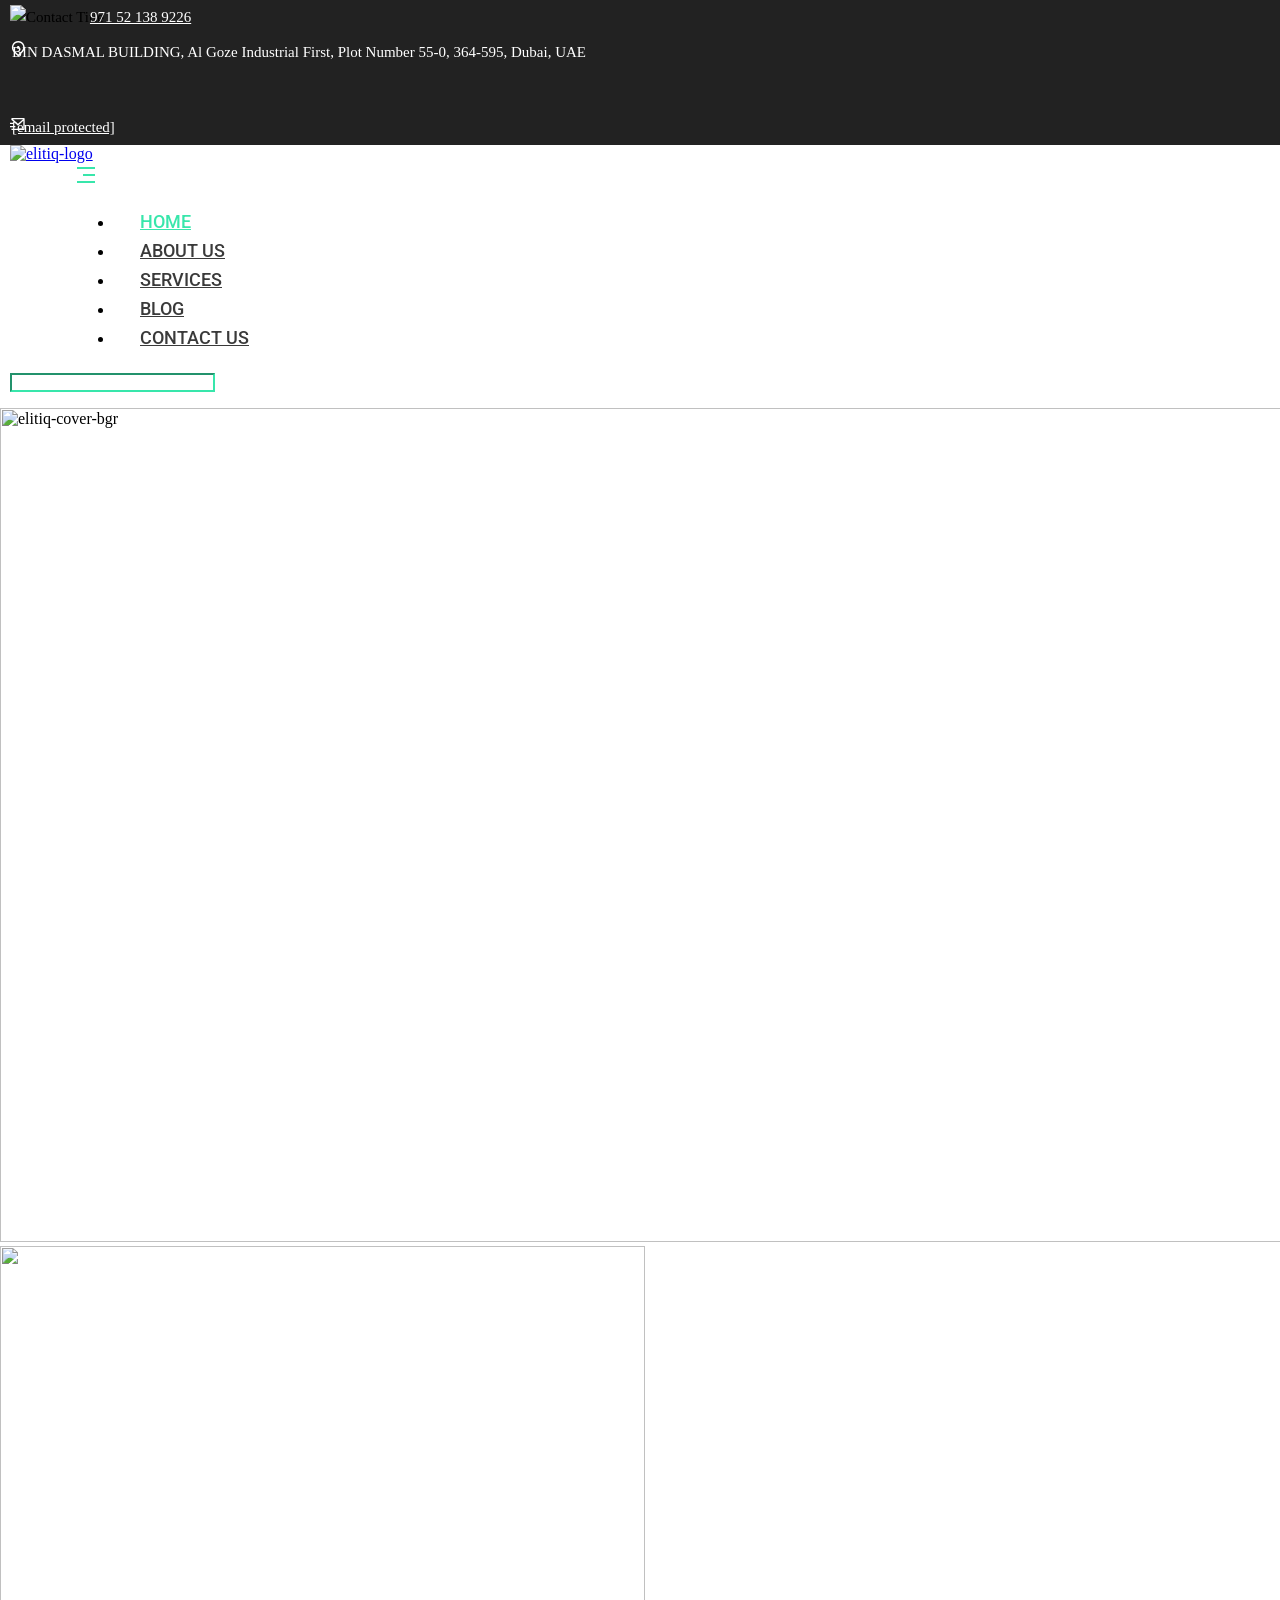
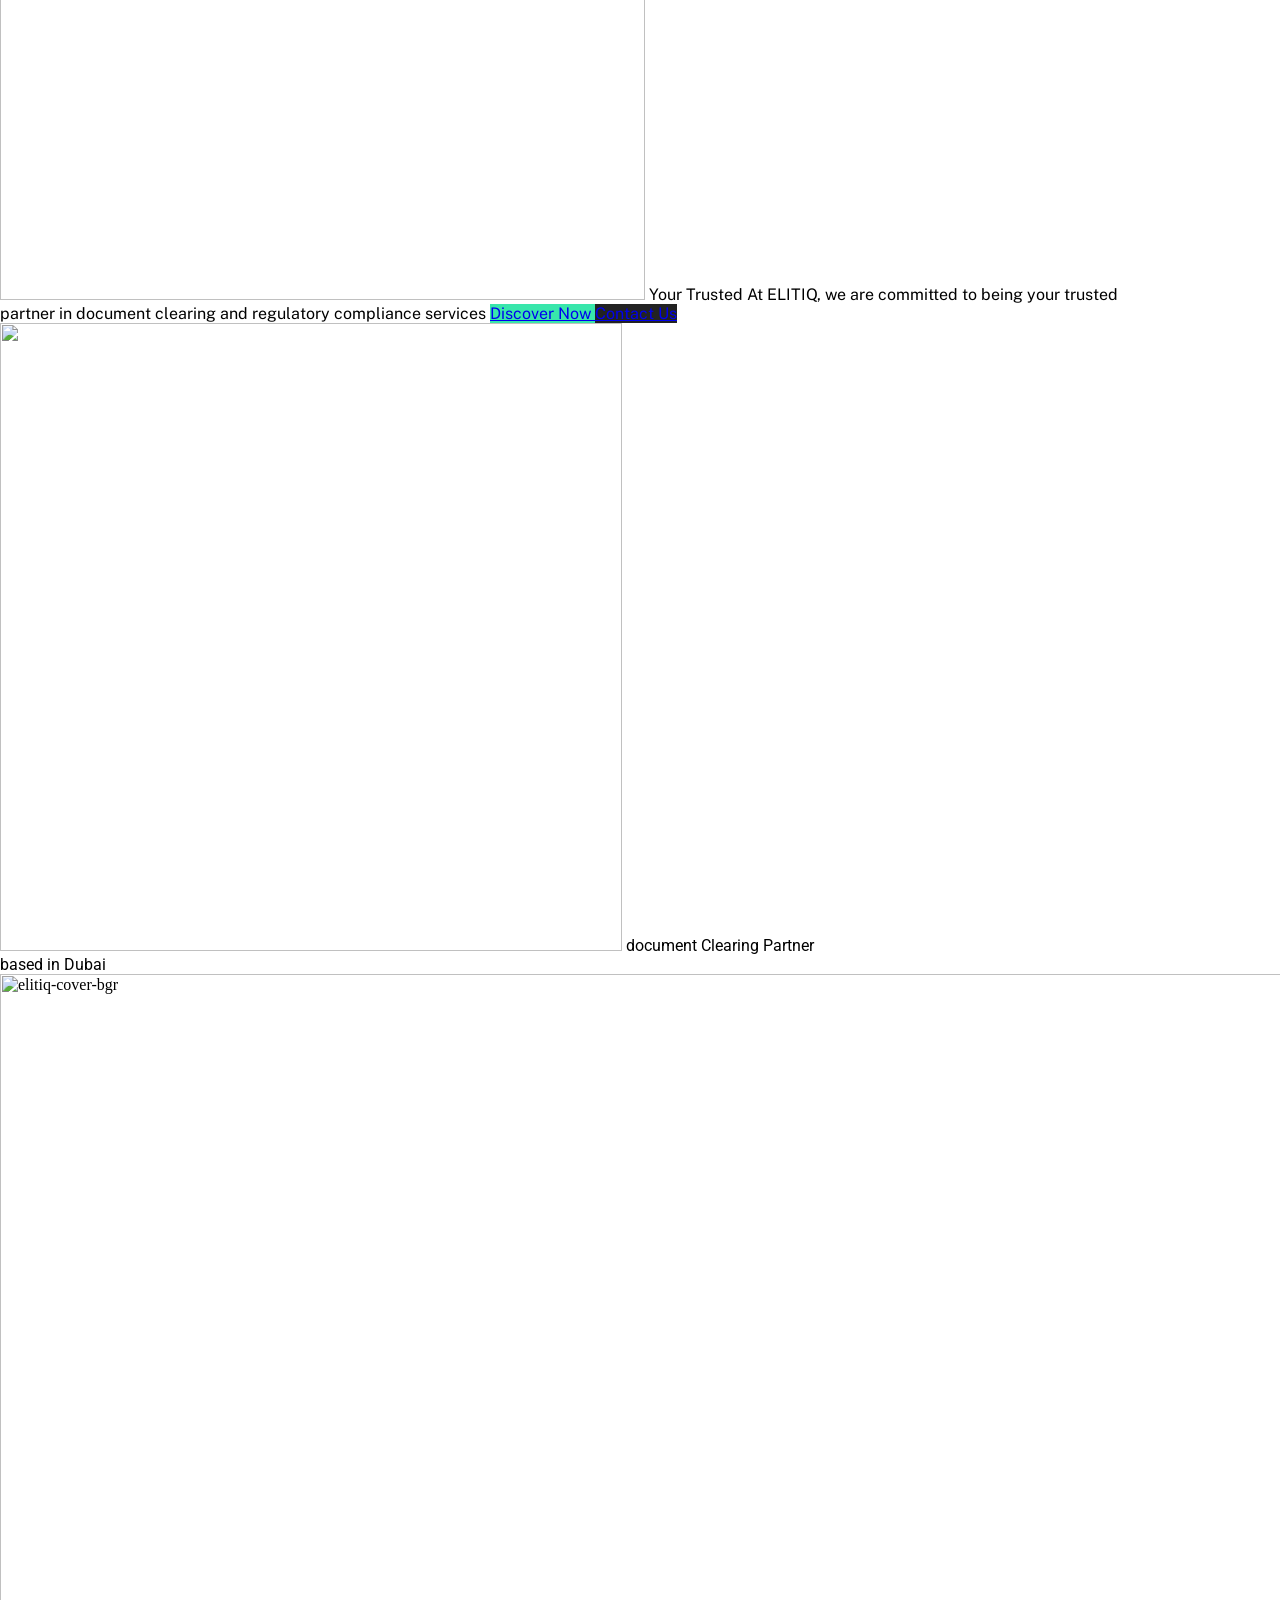
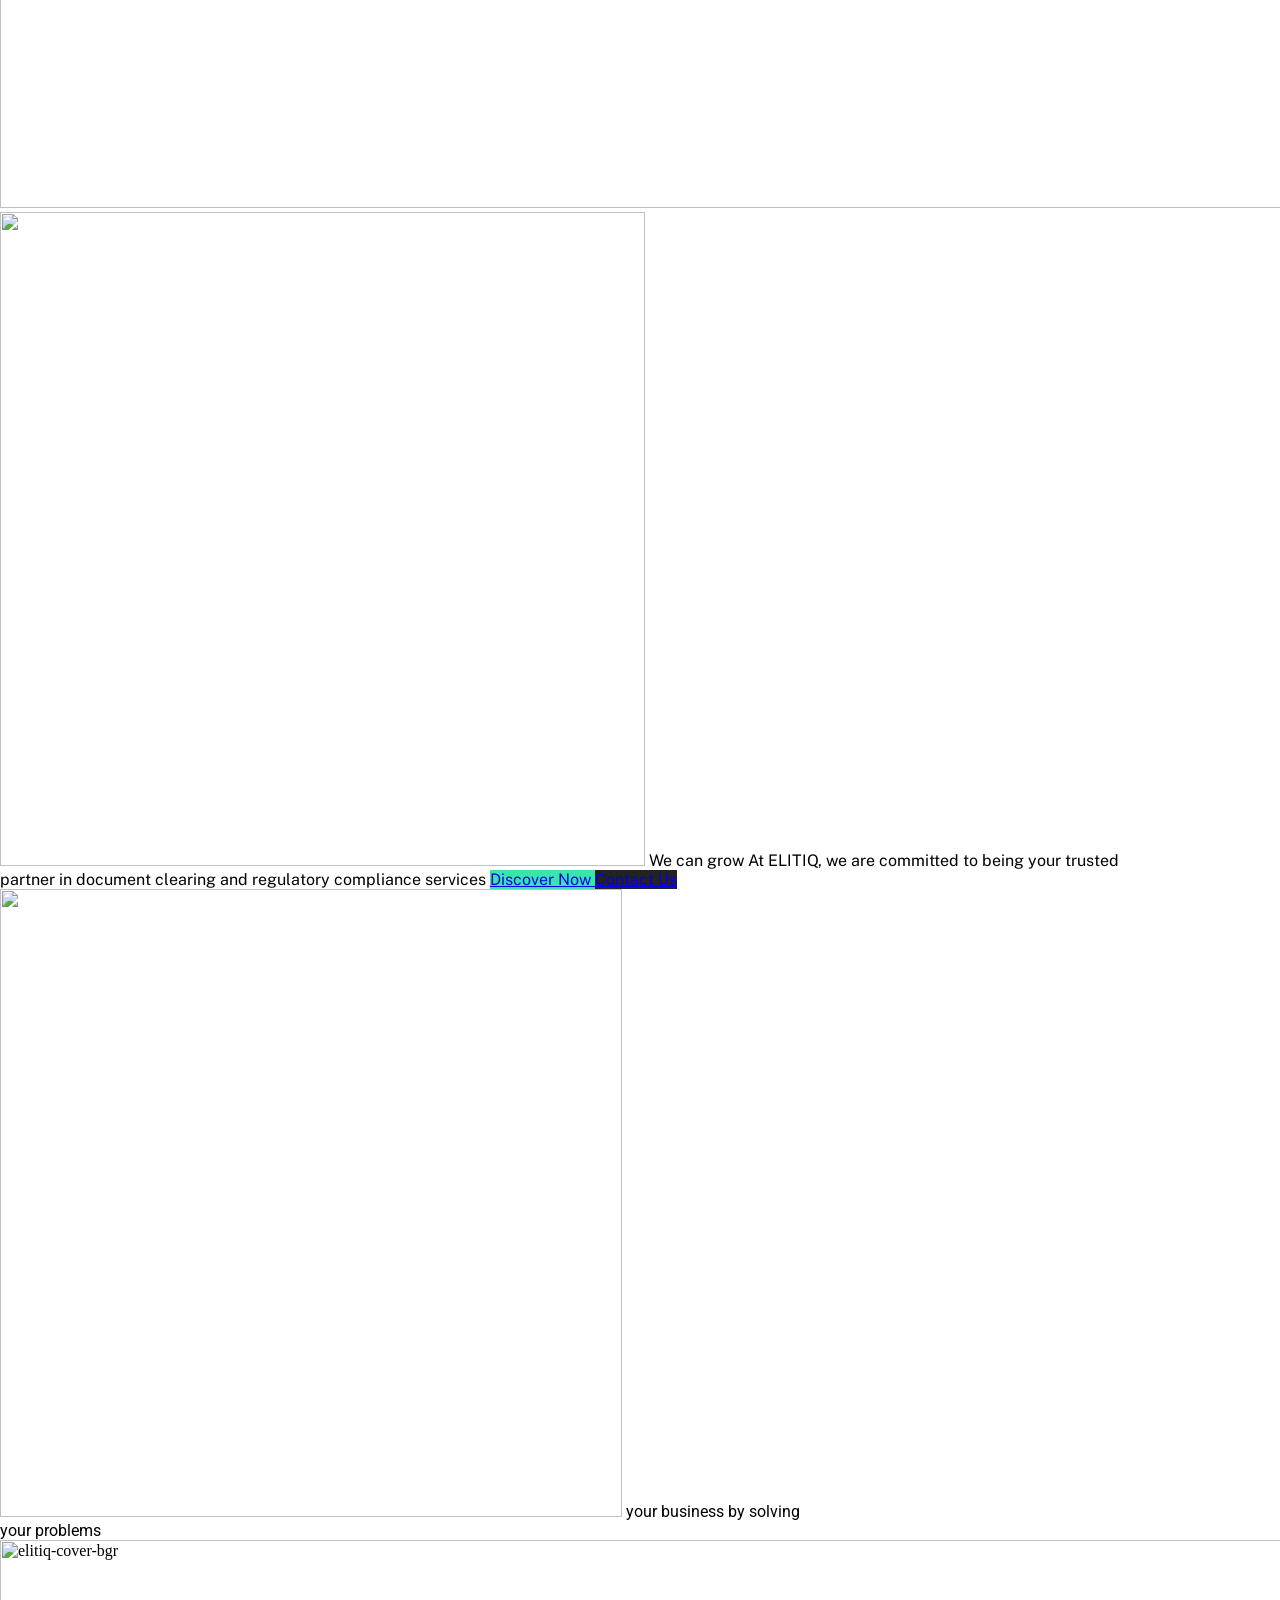
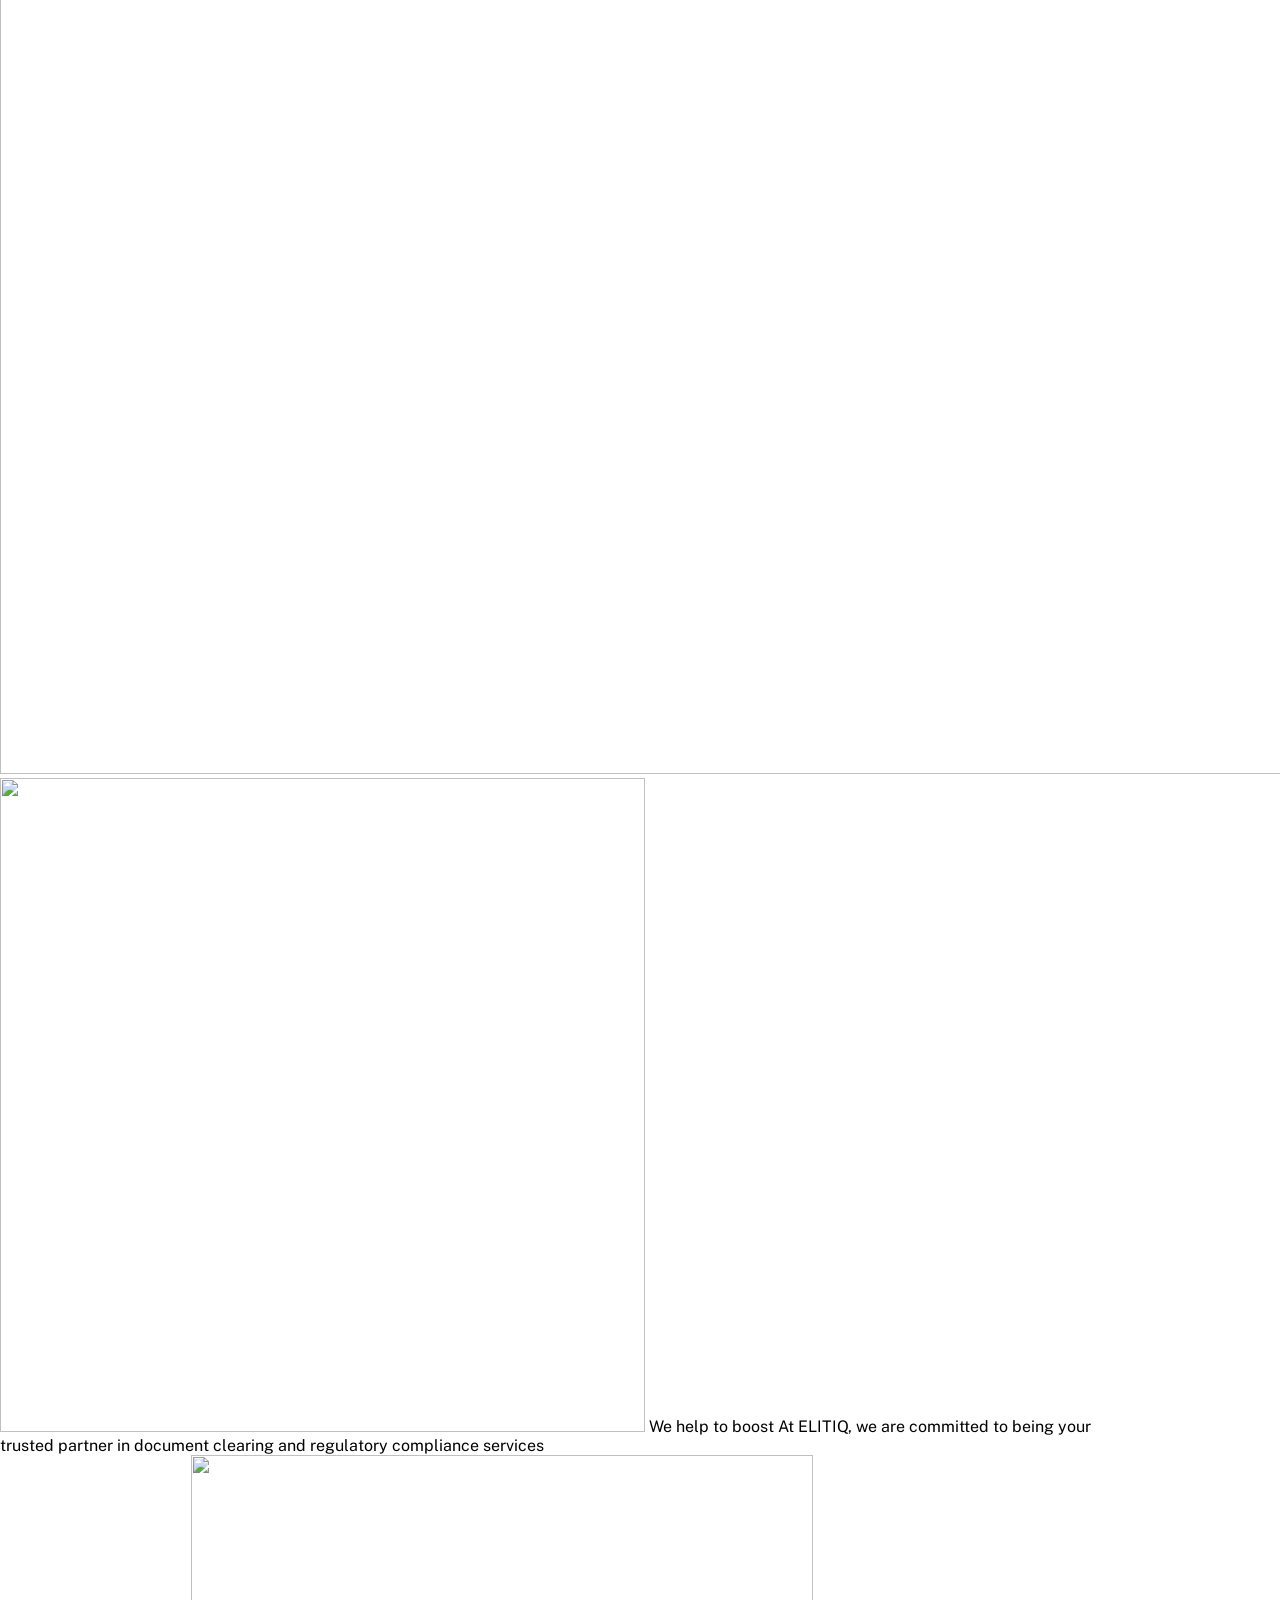
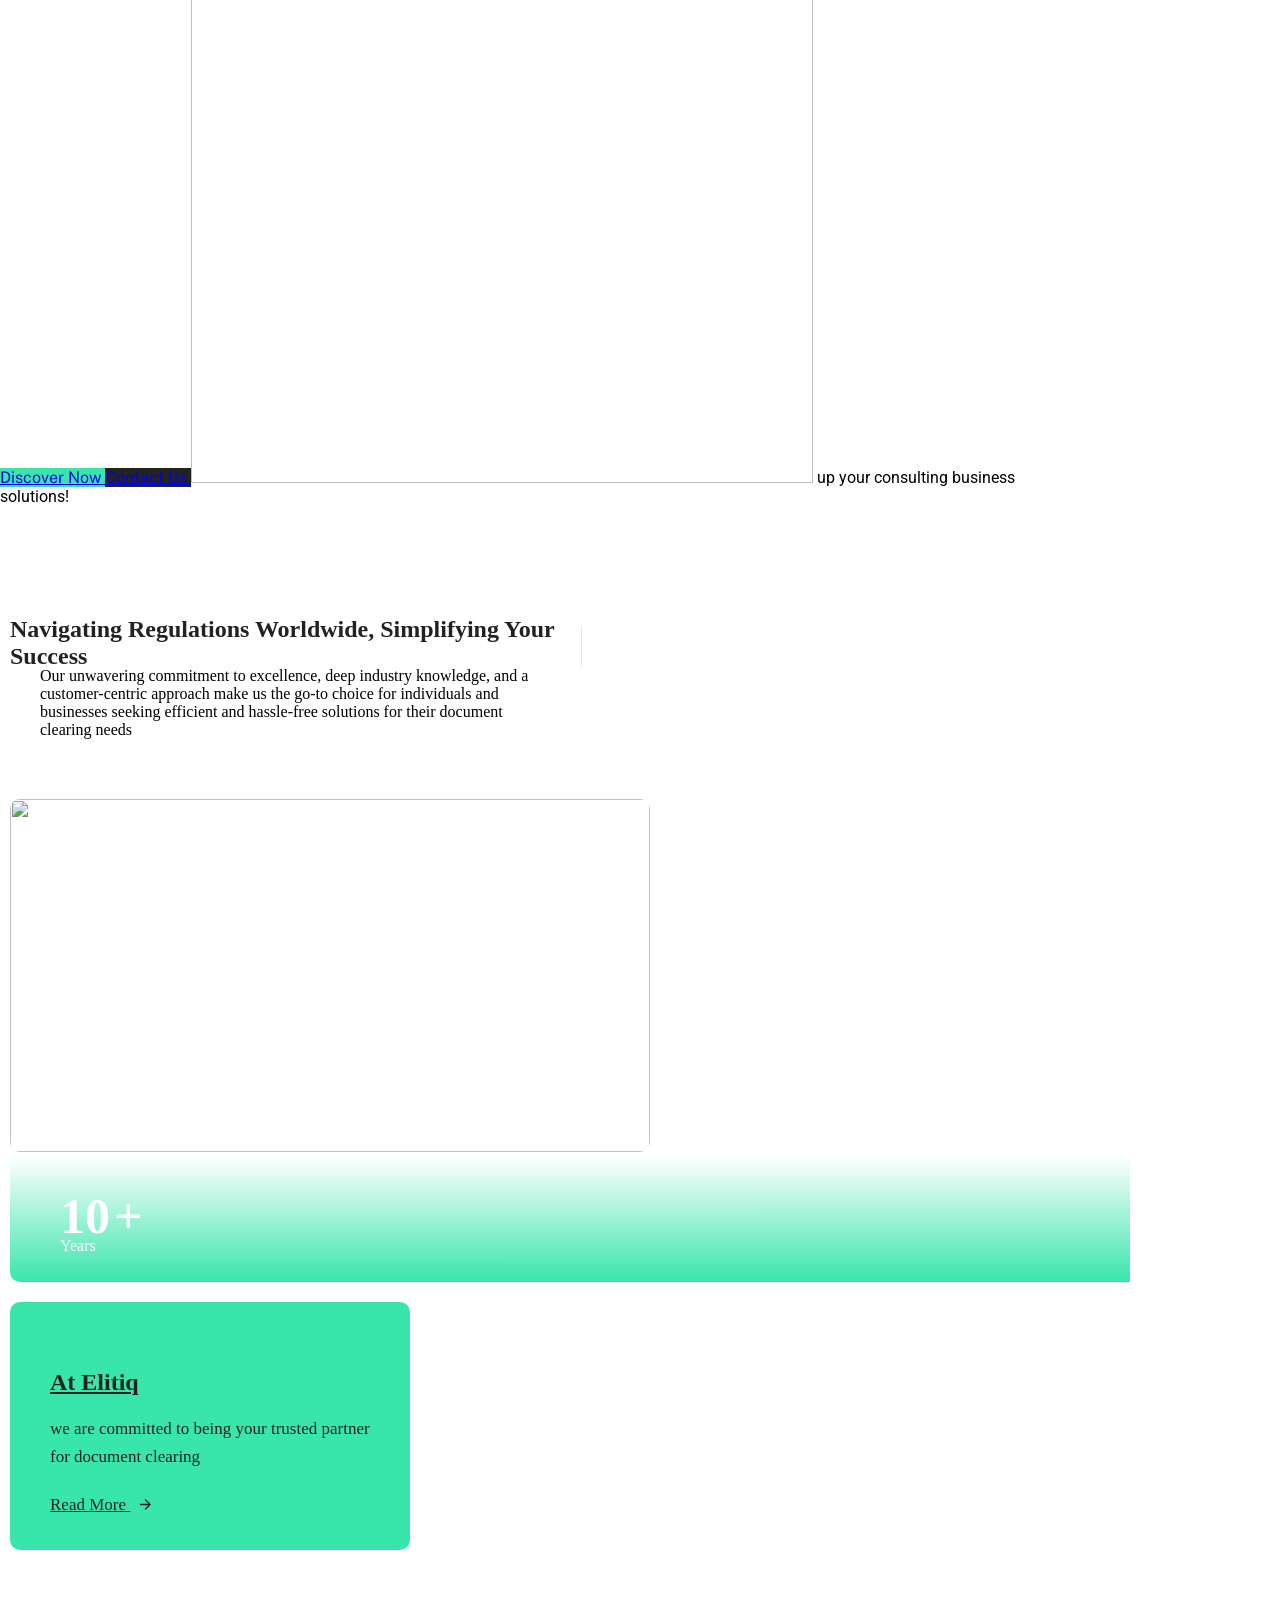
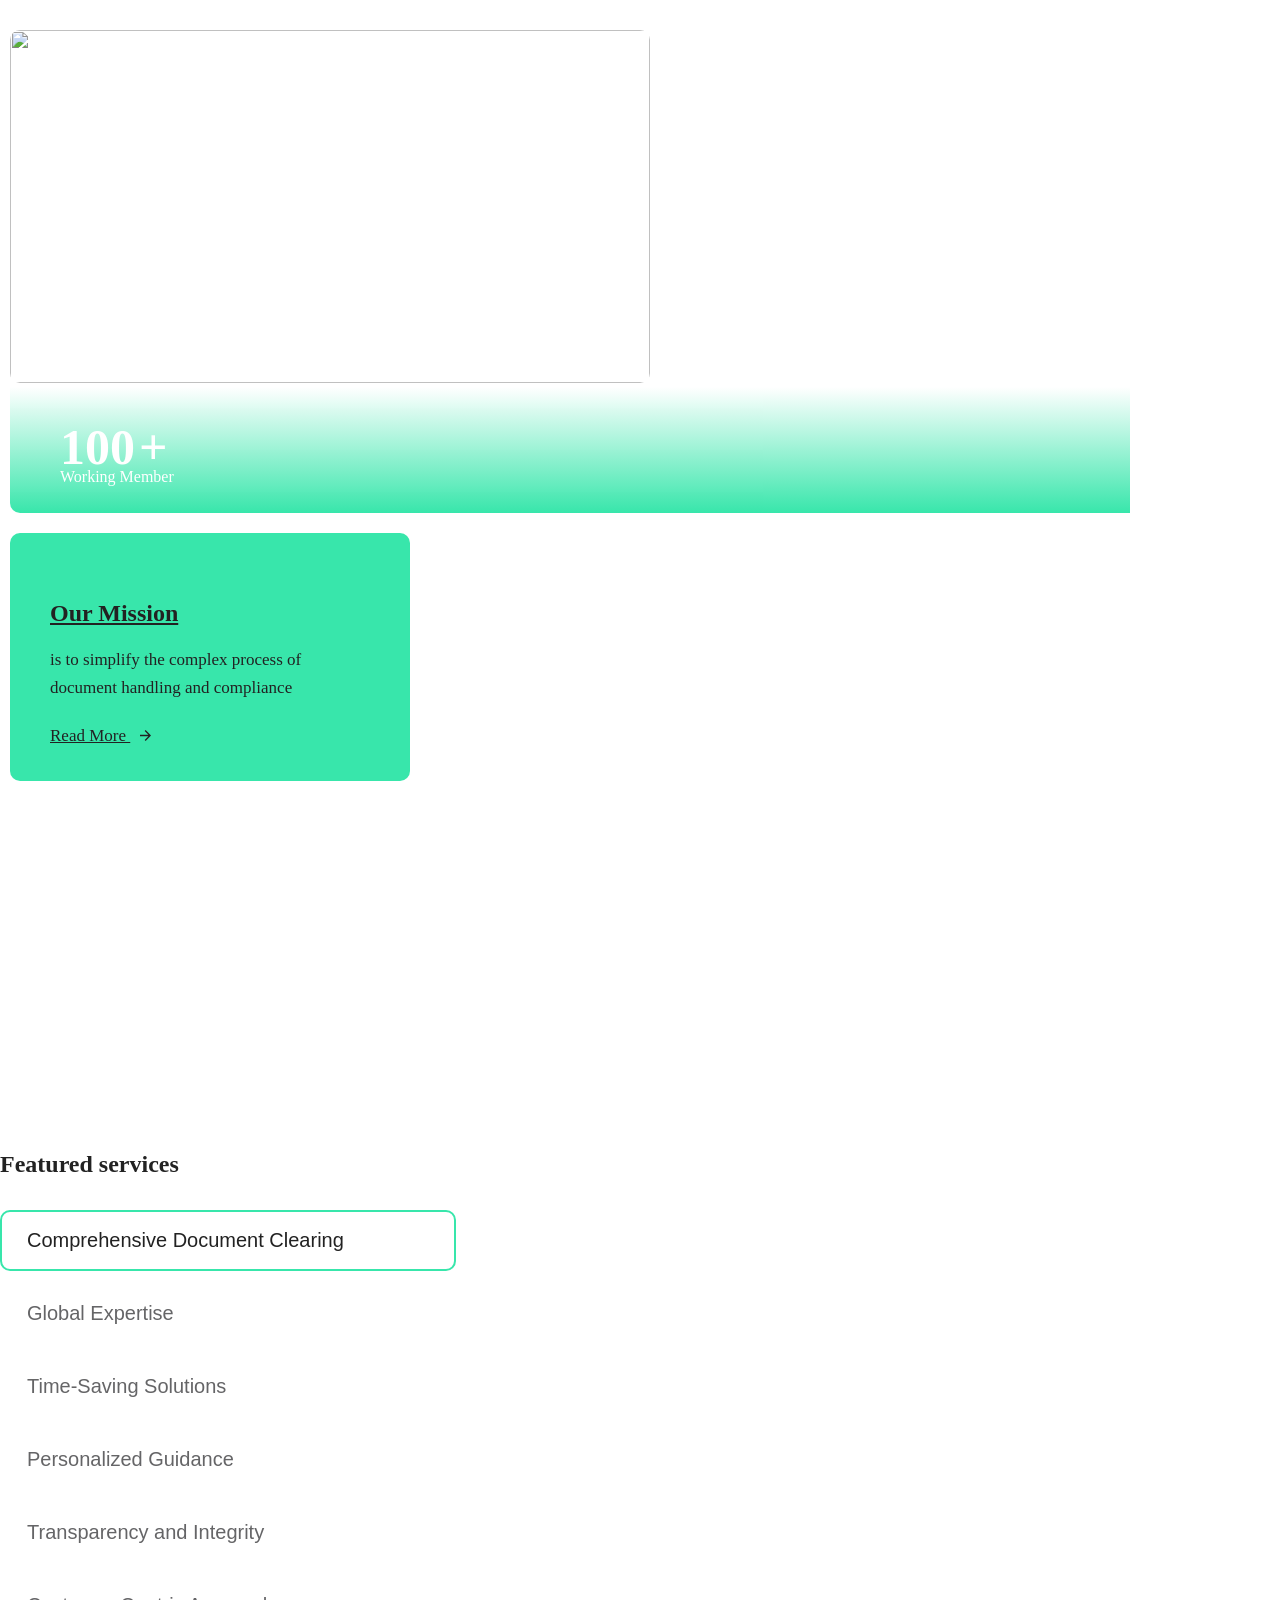
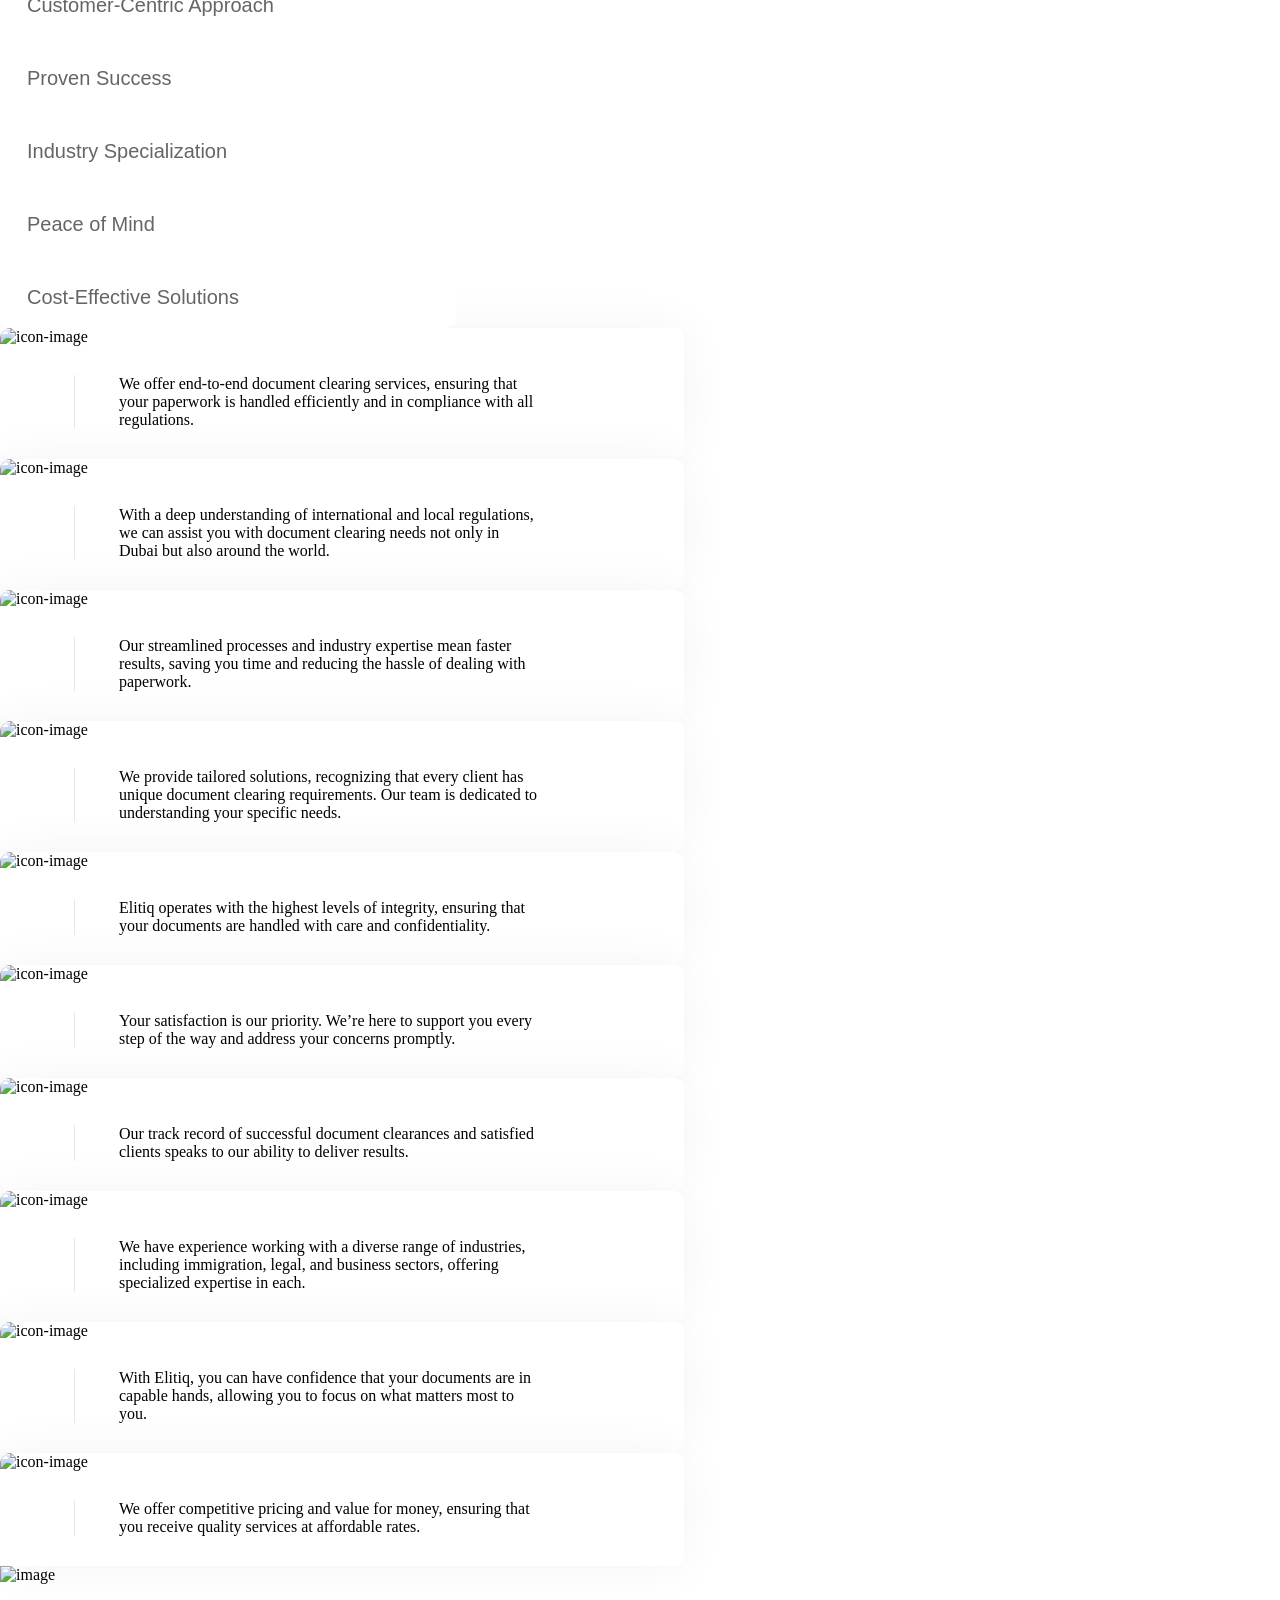
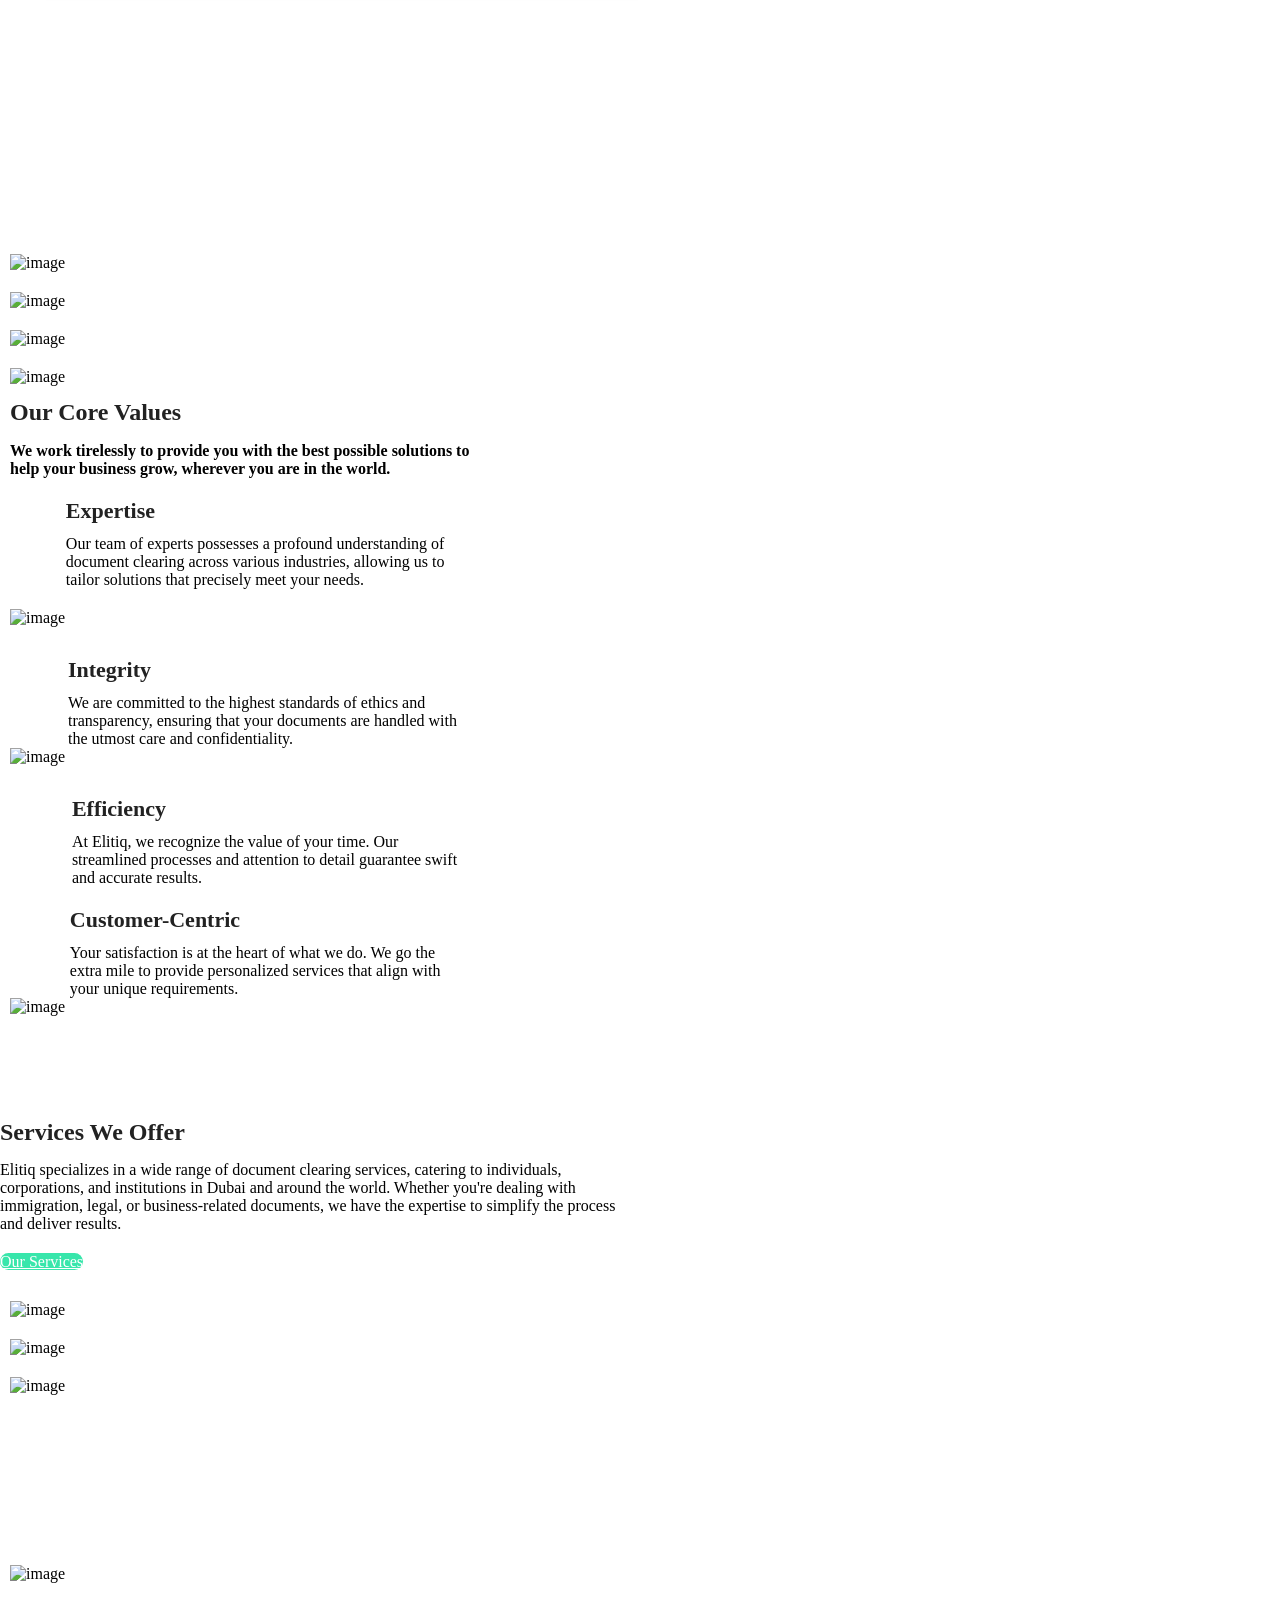
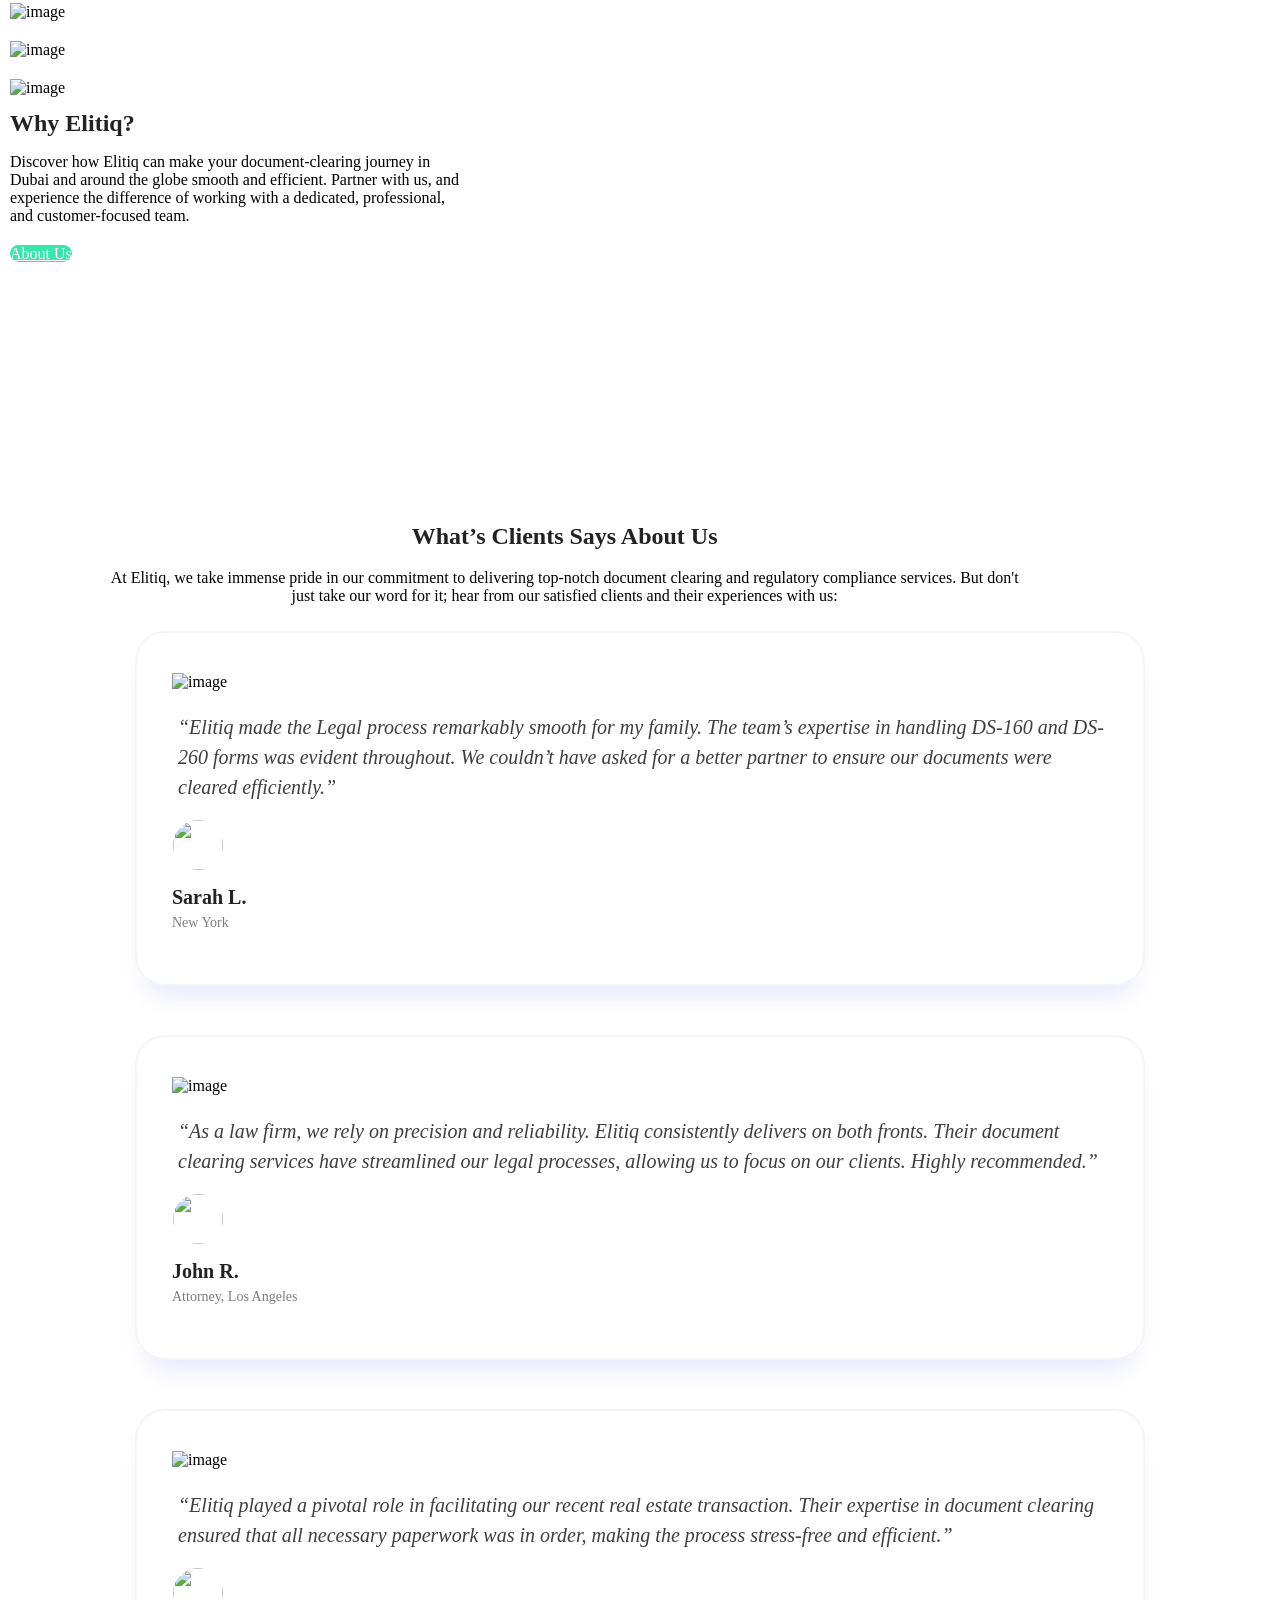
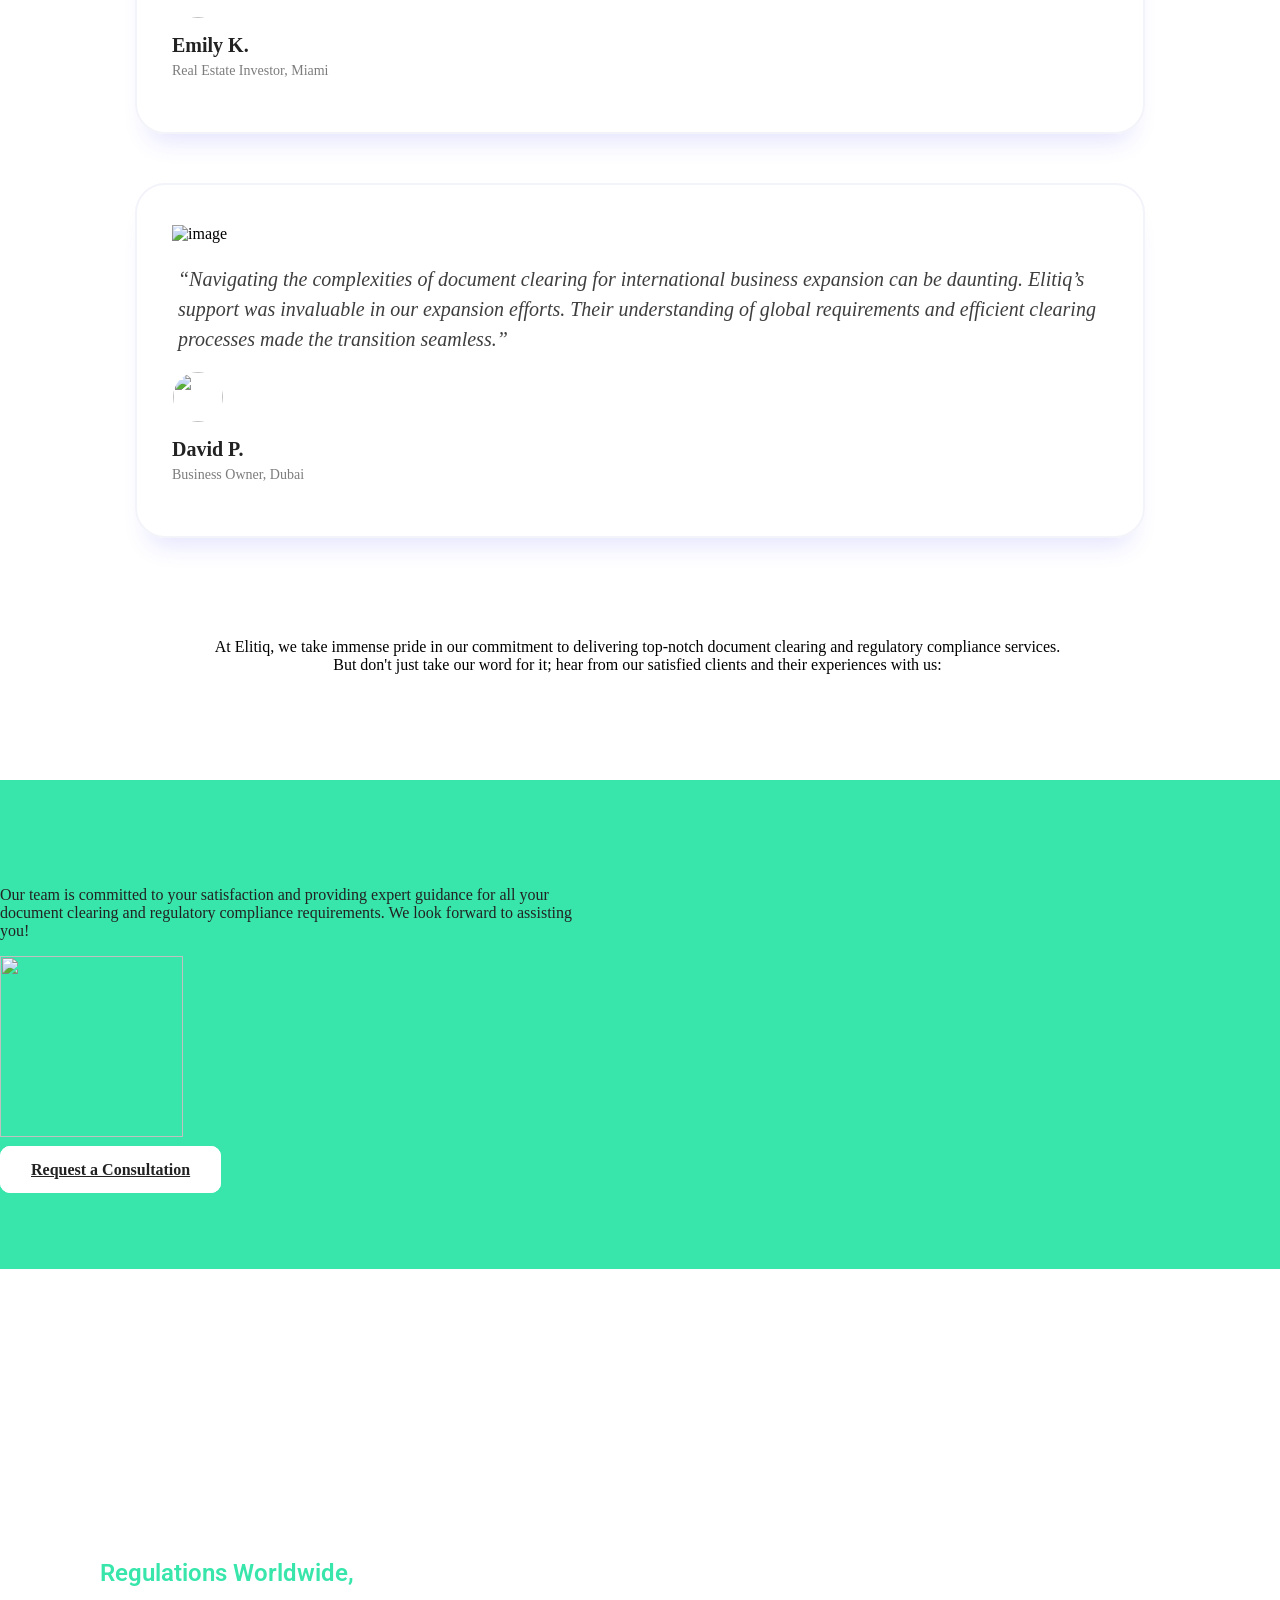
==== commit 3da4751f: "Fix absolute asset paths for /ELITIQ subpath hosting Prefix root-absolute /wp-content, /wp-includes " ====
--- a/index.html
+++ b/index.html
@@ -19,16 +19,16 @@
 		<meta property="og:title" content="Document Clearing Services - ELITIQ">
 		<meta property="og:description" content="Elitiq specializes in a wide range of document clearing services, catering to individuals, corporations, and institutions in Dubai and around the world.">
 		<meta property="og:url" content="/">
-		<meta property="og:image" content="/wp-content/uploads/2023/11/share-image-elitiq.png">
-		<meta property="og:image:secure_url" content="/wp-content/uploads/2023/11/share-image-elitiq.png">
+		<meta property="og:image" content="/ELITIQ/wp-content/uploads/2023/11/share-image-elitiq.png">
+		<meta property="og:image:secure_url" content="/ELITIQ/wp-content/uploads/2023/11/share-image-elitiq.png">
 		<meta property="og:image:width" content="1200">
 		<meta property="og:image:height" content="630">
 		<meta name="twitter:card" content="summary_large_image">
 		<meta name="twitter:title" content="Document Clearing Services - ELITIQ">
 		<meta name="twitter:description" content="Elitiq specializes in a wide range of document clearing services, catering to individuals, corporations, and institutions in Dubai and around the world.">
-		<meta name="twitter:image" content="/wp-content/uploads/2023/11/share-image-elitiq.png">
+		<meta name="twitter:image" content="/ELITIQ/wp-content/uploads/2023/11/share-image-elitiq.png">
 		<script type="application/ld+json" class="aioseo-schema">
-			{"@context":"https:\/\/schema.org","@graph":[{"@type":"BreadcrumbList","@id":"\/#breadcrumblist","itemListElement":[{"@type":"ListItem","@id":"#listItem","position":1,"name":"Home"}]},{"@type":"Organization","@id":"\/#organization","name":"My Blog","url":"\/","logo":{"@type":"ImageObject","url":"\/wp-content\/uploads\/2023\/02\/elitiq-logo.svg","@id":"\/#organizationLogo"},"image":{"@id":"\/#organizationLogo"}},{"@type":"WebPage","@id":"\/#webpage","url":"\/","name":"Elitiq - Home","description":"Elitiq specializes in a wide range of document clearing services, catering to individuals, corporations, and institutions in Dubai and around the world.","inLanguage":"en-US","isPartOf":{"@id":"\/#website"},"breadcrumb":{"@id":"\/#breadcrumblist"},"image":{"@type":"ImageObject","url":"\/wp-content\/uploads\/2023\/11\/share-image-elitiq.png","@id":"\/#mainImage","width":1200,"height":630},"primaryImageOfPage":{"@id":"\/#mainImage"},"datePublished":"2023-02-09T06:56:03+00:00","dateModified":"2024-07-29T13:23:06+00:00"},{"@type":"WebSite","@id":"\/#website","url":"\/","name":"My Blog","inLanguage":"en-US","publisher":{"@id":"\/#organization"}}]}
+			{"@context":"https:\/\/schema.org","@graph":[{"@type":"BreadcrumbList","@id":"\/#breadcrumblist","itemListElement":[{"@type":"ListItem","@id":"#listItem","position":1,"name":"Home"}]},{"@type":"Organization","@id":"\/#organization","name":"My Blog","url":"\/","logo":{"@type":"ImageObject","url":"\/ELITIQ/wp-content\/uploads\/2023\/02\/elitiq-logo.svg","@id":"\/#organizationLogo"},"image":{"@id":"\/#organizationLogo"}},{"@type":"WebPage","@id":"\/#webpage","url":"\/","name":"Elitiq - Home","description":"Elitiq specializes in a wide range of document clearing services, catering to individuals, corporations, and institutions in Dubai and around the world.","inLanguage":"en-US","isPartOf":{"@id":"\/#website"},"breadcrumb":{"@id":"\/#breadcrumblist"},"image":{"@type":"ImageObject","url":"\/ELITIQ/wp-content\/uploads\/2023\/11\/share-image-elitiq.png","@id":"\/#mainImage","width":1200,"height":630},"primaryImageOfPage":{"@id":"\/#mainImage"},"datePublished":"2023-02-09T06:56:03+00:00","dateModified":"2024-07-29T13:23:06+00:00"},{"@type":"WebSite","@id":"\/#website","url":"\/","name":"My Blog","inLanguage":"en-US","publisher":{"@id":"\/#organization"}}]}
 		</script>
 		<!-- All in One SEO -->
 
@@ -45,7 +45,7 @@
 img:is([sizes=auto i],[sizes^="auto," i]){contain-intrinsic-size:3000px 1500px}
 /*# sourceURL=wp-img-auto-sizes-contain-inline-css */
 </style>
-<link rel="stylesheet" id="hfe-widgets-style-css" href="/wp-content/plugins/rs-header-footer-elementor/inc/widgets-css/frontend.css?ver=1.0.0" media="all">
+<link rel="stylesheet" id="hfe-widgets-style-css" href="/ELITIQ/wp-content/plugins/rs-header-footer-elementor/inc/widgets-css/frontend.css?ver=1.0.0" media="all">
 <style id="wp-emoji-styles-inline-css">
 
 	img.wp-smiley, img.emoji {
@@ -64,9 +64,9 @@
 <style id="classic-theme-styles-inline-css">
 /*! This file is auto-generated */
 .wp-block-button__link{color:#fff;background-color:#32373c;border-radius:9999px;box-shadow:none;text-decoration:none;padding:calc(.667em + 2px) calc(1.333em + 2px);font-size:1.125em}.wp-block-file__button{background:#32373c;color:#fff;text-decoration:none}
-/*# sourceURL=/wp-includes/css/classic-themes.min.css */
+/*# sourceURL=/ELITIQ/wp-includes/css/classic-themes.min.css */
 </style>
-<link rel="stylesheet" id="aioseo/css/src/vue/standalone/blocks/table-of-contents/global.scss-css" href="/wp-content/plugins/all-in-one-seo-pack/dist/Lite/assets/css/table-of-contents/global.e90f6d47.css?ver=4.9.3" media="all">
+<link rel="stylesheet" id="aioseo/css/src/vue/standalone/blocks/table-of-contents/global.scss-css" href="/ELITIQ/wp-content/plugins/all-in-one-seo-pack/dist/Lite/assets/css/table-of-contents/global.e90f6d47.css?ver=4.9.3" media="all">
 <style id="global-styles-inline-css">
 :root{--wp--preset--aspect-ratio--square: 1;--wp--preset--aspect-ratio--4-3: 4/3;--wp--preset--aspect-ratio--3-4: 3/4;--wp--preset--aspect-ratio--3-2: 3/2;--wp--preset--aspect-ratio--2-3: 2/3;--wp--preset--aspect-ratio--16-9: 16/9;--wp--preset--aspect-ratio--9-16: 9/16;--wp--preset--color--black: #000000;--wp--preset--color--cyan-bluish-gray: #abb8c3;--wp--preset--color--white: #ffffff;--wp--preset--color--pale-pink: #f78da7;--wp--preset--color--vivid-red: #cf2e2e;--wp--preset--color--luminous-vivid-orange: #ff6900;--wp--preset--color--luminous-vivid-amber: #fcb900;--wp--preset--color--light-green-cyan: #7bdcb5;--wp--preset--color--vivid-green-cyan: #00d084;--wp--preset--color--pale-cyan-blue: #8ed1fc;--wp--preset--color--vivid-cyan-blue: #0693e3;--wp--preset--color--vivid-purple: #9b51e0;--wp--preset--gradient--vivid-cyan-blue-to-vivid-purple: linear-gradient(135deg,rgb(6,147,227) 0%,rgb(155,81,224) 100%);--wp--preset--gradient--light-green-cyan-to-vivid-green-cyan: linear-gradient(135deg,rgb(122,220,180) 0%,rgb(0,208,130) 100%);--wp--preset--gradient--luminous-vivid-amber-to-luminous-vivid-orange: linear-gradient(135deg,rgb(252,185,0) 0%,rgb(255,105,0) 100%);--wp--preset--gradient--luminous-vivid-orange-to-vivid-red: linear-gradient(135deg,rgb(255,105,0) 0%,rgb(207,46,46) 100%);--wp--preset--gradient--very-light-gray-to-cyan-bluish-gray: linear-gradient(135deg,rgb(238,238,238) 0%,rgb(169,184,195) 100%);--wp--preset--gradient--cool-to-warm-spectrum: linear-gradient(135deg,rgb(74,234,220) 0%,rgb(151,120,209) 20%,rgb(207,42,186) 40%,rgb(238,44,130) 60%,rgb(251,105,98) 80%,rgb(254,248,76) 100%);--wp--preset--gradient--blush-light-purple: linear-gradient(135deg,rgb(255,206,236) 0%,rgb(152,150,240) 100%);--wp--preset--gradient--blush-bordeaux: linear-gradient(135deg,rgb(254,205,165) 0%,rgb(254,45,45) 50%,rgb(107,0,62) 100%);--wp--preset--gradient--luminous-dusk: linear-gradient(135deg,rgb(255,203,112) 0%,rgb(199,81,192) 50%,rgb(65,88,208) 100%);--wp--preset--gradient--pale-ocean: linear-gradient(135deg,rgb(255,245,203) 0%,rgb(182,227,212) 50%,rgb(51,167,181) 100%);--wp--preset--gradient--electric-grass: linear-gradient(135deg,rgb(202,248,128) 0%,rgb(113,206,126) 100%);--wp--preset--gradient--midnight: linear-gradient(135deg,rgb(2,3,129) 0%,rgb(40,116,252) 100%);--wp--preset--font-size--small: 13px;--wp--preset--font-size--medium: 20px;--wp--preset--font-size--large: 36px;--wp--preset--font-size--x-large: 42px;--wp--preset--spacing--20: 0.44rem;--wp--preset--spacing--30: 0.67rem;--wp--preset--spacing--40: 1rem;--wp--preset--spacing--50: 1.5rem;--wp--preset--spacing--60: 2.25rem;--wp--preset--spacing--70: 3.38rem;--wp--preset--spacing--80: 5.06rem;--wp--preset--shadow--natural: 6px 6px 9px rgba(0, 0, 0, 0.2);--wp--preset--shadow--deep: 12px 12px 50px rgba(0, 0, 0, 0.4);--wp--preset--shadow--sharp: 6px 6px 0px rgba(0, 0, 0, 0.2);--wp--preset--shadow--outlined: 6px 6px 0px -3px rgb(255, 255, 255), 6px 6px rgb(0, 0, 0);--wp--preset--shadow--crisp: 6px 6px 0px rgb(0, 0, 0);}.wp-block-button{--wp--preset--dimension--25: 25%;--wp--preset--dimension--50: 50%;--wp--preset--dimension--75: 75%;--wp--preset--dimension--100: 100%;}:where(body) { margin: 0; }:where(.is-layout-flex){gap: 0.5em;}:where(.is-layout-grid){gap: 0.5em;}body .is-layout-flex{display: flex;}.is-layout-flex{flex-wrap: wrap;align-items: center;}.is-layout-flex > :is(*, div){margin: 0;}body .is-layout-grid{display: grid;}.is-layout-grid > :is(*, div){margin: 0;}body{padding-top: 0px;padding-right: 0px;padding-bottom: 0px;padding-left: 0px;}:root :where(.wp-element-button, .wp-block-button__link){background-color: #32373c;border-width: 0;color: #fff;font-family: inherit;font-size: inherit;font-style: inherit;font-weight: inherit;letter-spacing: inherit;line-height: inherit;padding-top: calc(0.667em + 2px);padding-right: calc(1.333em + 2px);padding-bottom: calc(0.667em + 2px);padding-left: calc(1.333em + 2px);text-decoration: none;text-transform: inherit;}.has-black-color{color: var(--wp--preset--color--black) !important;}.has-cyan-bluish-gray-color{color: var(--wp--preset--color--cyan-bluish-gray) !important;}.has-white-color{color: var(--wp--preset--color--white) !important;}.has-pale-pink-color{color: var(--wp--preset--color--pale-pink) !important;}.has-vivid-red-color{color: var(--wp--preset--color--vivid-red) !important;}.has-luminous-vivid-orange-color{color: var(--wp--preset--color--luminous-vivid-orange) !important;}.has-luminous-vivid-amber-color{color: var(--wp--preset--color--luminous-vivid-amber) !important;}.has-light-green-cyan-color{color: var(--wp--preset--color--light-green-cyan) !important;}.has-vivid-green-cyan-color{color: var(--wp--preset--color--vivid-green-cyan) !important;}.has-pale-cyan-blue-color{color: var(--wp--preset--color--pale-cyan-blue) !important;}.has-vivid-cyan-blue-color{color: var(--wp--preset--color--vivid-cyan-blue) !important;}.has-vivid-purple-color{color: var(--wp--preset--color--vivid-purple) !important;}.has-black-background-color{background-color: var(--wp--preset--color--black) !important;}.has-cyan-bluish-gray-background-color{background-color: var(--wp--preset--color--cyan-bluish-gray) !important;}.has-white-background-color{background-color: var(--wp--preset--color--white) !important;}.has-pale-pink-background-color{background-color: var(--wp--preset--color--pale-pink) !important;}.has-vivid-red-background-color{background-color: var(--wp--preset--color--vivid-red) !important;}.has-luminous-vivid-orange-background-color{background-color: var(--wp--preset--color--luminous-vivid-orange) !important;}.has-luminous-vivid-amber-background-color{background-color: var(--wp--preset--color--luminous-vivid-amber) !important;}.has-light-green-cyan-background-color{background-color: var(--wp--preset--color--light-green-cyan) !important;}.has-vivid-green-cyan-background-color{background-color: var(--wp--preset--color--vivid-green-cyan) !important;}.has-pale-cyan-blue-background-color{background-color: var(--wp--preset--color--pale-cyan-blue) !important;}.has-vivid-cyan-blue-background-color{background-color: var(--wp--preset--color--vivid-cyan-blue) !important;}.has-vivid-purple-background-color{background-color: var(--wp--preset--color--vivid-purple) !important;}.has-black-border-color{border-color: var(--wp--preset--color--black) !important;}.has-cyan-bluish-gray-border-color{border-color: var(--wp--preset--color--cyan-bluish-gray) !important;}.has-white-border-color{border-color: var(--wp--preset--color--white) !important;}.has-pale-pink-border-color{border-color: var(--wp--preset--color--pale-pink) !important;}.has-vivid-red-border-color{border-color: var(--wp--preset--color--vivid-red) !important;}.has-luminous-vivid-orange-border-color{border-color: var(--wp--preset--color--luminous-vivid-orange) !important;}.has-luminous-vivid-amber-border-color{border-color: var(--wp--preset--color--luminous-vivid-amber) !important;}.has-light-green-cyan-border-color{border-color: var(--wp--preset--color--light-green-cyan) !important;}.has-vivid-green-cyan-border-color{border-color: var(--wp--preset--color--vivid-green-cyan) !important;}.has-pale-cyan-blue-border-color{border-color: var(--wp--preset--color--pale-cyan-blue) !important;}.has-vivid-cyan-blue-border-color{border-color: var(--wp--preset--color--vivid-cyan-blue) !important;}.has-vivid-purple-border-color{border-color: var(--wp--preset--color--vivid-purple) !important;}.has-vivid-cyan-blue-to-vivid-purple-gradient-background{background: var(--wp--preset--gradient--vivid-cyan-blue-to-vivid-purple) !important;}.has-light-green-cyan-to-vivid-green-cyan-gradient-background{background: var(--wp--preset--gradient--light-green-cyan-to-vivid-green-cyan) !important;}.has-luminous-vivid-amber-to-luminous-vivid-orange-gradient-background{background: var(--wp--preset--gradient--luminous-vivid-amber-to-luminous-vivid-orange) !important;}.has-luminous-vivid-orange-to-vivid-red-gradient-background{background: var(--wp--preset--gradient--luminous-vivid-orange-to-vivid-red) !important;}.has-very-light-gray-to-cyan-bluish-gray-gradient-background{background: var(--wp--preset--gradient--very-light-gray-to-cyan-bluish-gray) !important;}.has-cool-to-warm-spectrum-gradient-background{background: var(--wp--preset--gradient--cool-to-warm-spectrum) !important;}.has-blush-light-purple-gradient-background{background: var(--wp--preset--gradient--blush-light-purple) !important;}.has-blush-bordeaux-gradient-background{background: var(--wp--preset--gradient--blush-bordeaux) !important;}.has-luminous-dusk-gradient-background{background: var(--wp--preset--gradient--luminous-dusk) !important;}.has-pale-ocean-gradient-background{background: var(--wp--preset--gradient--pale-ocean) !important;}.has-electric-grass-gradient-background{background: var(--wp--preset--gradient--electric-grass) !important;}.has-midnight-gradient-background{background: var(--wp--preset--gradient--midnight) !important;}.has-small-font-size{font-size: var(--wp--preset--font-size--small) !important;}.has-medium-font-size{font-size: var(--wp--preset--font-size--medium) !important;}.has-large-font-size{font-size: var(--wp--preset--font-size--large) !important;}.has-x-large-font-size{font-size: var(--wp--preset--font-size--x-large) !important;}
 :root :where(.wp-block-icon svg){width: 24px;}
@@ -78,17 +78,17 @@
 :root :where(.wp-block-pullquote){font-size: 1.5em;line-height: 1.6;}
 /*# sourceURL=global-styles-inline-css */
 </style>
-<link rel="stylesheet" id="contact-form-7-css" href="/wp-content/plugins/contact-form-7/includes/css/styles.css?ver=6.1.4" media="all">
-<link rel="stylesheet" id="rs-plugin-settings-css" href="/wp-content/plugins/revslider/public/assets/css/rs6.css?ver=6.4.2" media="all">
+<link rel="stylesheet" id="contact-form-7-css" href="/ELITIQ/wp-content/plugins/contact-form-7/includes/css/styles.css?ver=6.1.4" media="all">
+<link rel="stylesheet" id="rs-plugin-settings-css" href="/ELITIQ/wp-content/plugins/revslider/public/assets/css/rs6.css?ver=6.4.2" media="all">
 <style id="rs-plugin-settings-inline-css">
 #rs-demo-id {}
 /*# sourceURL=rs-plugin-settings-inline-css */
 </style>
-<link rel="stylesheet" id="hfe-style-css" href="/wp-content/plugins/rs-header-footer-elementor/assets/css/header-footer-elementor.css?ver=1.0.0" media="all">
-<link rel="stylesheet" id="elementor-frontend-css" href="/wp-content/plugins/elementor/assets/css/frontend.min.css?ver=3.34.2" media="all">
+<link rel="stylesheet" id="hfe-style-css" href="/ELITIQ/wp-content/plugins/rs-header-footer-elementor/assets/css/header-footer-elementor.css?ver=1.0.0" media="all">
+<link rel="stylesheet" id="elementor-frontend-css" href="/ELITIQ/wp-content/plugins/elementor/assets/css/frontend.min.css?ver=3.34.2" media="all">
 <style id="elementor-frontend-inline-css">
 .elementor-kit-8{--e-global-color-primary:#38E6AB;--e-global-color-secondary:#38E6AB;--e-global-color-text:#2F2F2F;--e-global-color-accent:#1A73E9;--e-global-color-c1bd781:#222222;--e-global-typography-primary-font-family:"Roboto";--e-global-typography-primary-font-weight:600;--e-global-typography-secondary-font-family:"Roboto Slab";--e-global-typography-secondary-font-weight:400;--e-global-typography-text-font-family:"Roboto";--e-global-typography-text-font-weight:400;--e-global-typography-accent-font-family:"Roboto";--e-global-typography-accent-font-weight:500;}.elementor-section.elementor-section-boxed > .elementor-container{max-width:1140px;}.e-con{--container-max-width:1140px;}.elementor-widget:not(:last-child){margin-block-end:20px;}.elementor-element{--widgets-spacing:20px 20px;--widgets-spacing-row:20px;--widgets-spacing-column:20px;}{}h1.entry-title{display:var(--page-title-display);}@media(max-width:1024px){.elementor-section.elementor-section-boxed > .elementor-container{max-width:1024px;}.e-con{--container-max-width:1024px;}}@media(max-width:767px){.elementor-section.elementor-section-boxed > .elementor-container{max-width:767px;}.e-con{--container-max-width:767px;}}
-.elementor-67385 .elementor-element.elementor-element-529ff0fd > .elementor-element-populated{padding:0px 0px 0px 0px;}.elementor-widget-text-editor{font-family:var( --e-global-typography-text-font-family ), Sans-serif;font-weight:var( --e-global-typography-text-font-weight );color:var( --e-global-color-text );}.elementor-widget-text-editor.elementor-drop-cap-view-stacked .elementor-drop-cap{background-color:var( --e-global-color-primary );}.elementor-widget-text-editor.elementor-drop-cap-view-framed .elementor-drop-cap, .elementor-widget-text-editor.elementor-drop-cap-view-default .elementor-drop-cap{color:var( --e-global-color-primary );border-color:var( --e-global-color-primary );}.elementor-67385 .elementor-element.elementor-element-2899b6f{padding:120px 0px 110px 0px;}.elementor-67385 .elementor-element.elementor-element-48e94f42 > .elementor-element-populated{padding:0px 0px 0px 0px;}.elementor-67385 .elementor-element.elementor-element-5c5e5064 > .elementor-container > .elementor-column > .elementor-widget-wrap{align-content:center;align-items:center;}.elementor-67385 .elementor-element.elementor-element-5c5e5064{padding:0px 0px 50px 0px;}.elementor-67385 .elementor-element.elementor-element-19a6ad8e > .elementor-element-populated{border-style:solid;border-width:0px 1px 0px 0px;border-color:#E5E9ED;padding:0px 0px 0px 10px;}.elementor-67385 .elementor-element.elementor-element-58247158 > .elementor-widget-container{margin:-10px 0px -3px 0px;}.elementor-67385 .elementor-element.elementor-element-58247158 .prelements-heading .title-inner .title{color:var( --e-global-color-c1bd781 );margin:0px 0px 0px 0px;}.elementor-67385 .elementor-element.elementor-element-6a87f784 > .elementor-element-populated{padding:0px 10px 0px 40px;}.elementor-67385 .elementor-element.elementor-element-463a74b7 .prelements-heading .title-inner .title{margin:0px 0px 0px 0px;}.elementor-67385 .elementor-element.elementor-element-463a74b7 .prelements-heading .description p, .elementor-67385 .elementor-element.elementor-element-463a74b7 .prelements-heading .description{margin:0px 0px 0px 0px;}.elementor-67385 .elementor-element.elementor-element-b6e7519 > .elementor-widget-wrap > .elementor-widget:not(.elementor-widget__width-auto):not(.elementor-widget__width-initial):not(:last-child):not(.elementor-absolute){margin-block-end:0px;}.elementor-67385 .elementor-element.elementor-element-b6e7519 > .elementor-element-populated{padding:10px 10px 70px 10px;}.elementor-widget-image .widget-image-caption{color:var( --e-global-color-text );font-family:var( --e-global-typography-text-font-family ), Sans-serif;font-weight:var( --e-global-typography-text-font-weight );}.elementor-67385 .elementor-element.elementor-element-5d2cbe62 img{border-radius:10px 10px 10px 10px;}.elementor-67385 .elementor-element.elementor-element-43c262d{width:auto;max-width:auto;bottom:70px;}.elementor-67385 .elementor-element.elementor-element-43c262d > .elementor-widget-container{background-color:transparent;margin:0px 0px 0px 0px;padding:60px 66px 27px 50px;background-image:linear-gradient(180deg, #1A73E900 0%, var( --e-global-color-primary ) 100%);border-radius:0px 0px 0px 10px;}body:not(.rtl) .elementor-67385 .elementor-element.elementor-element-43c262d{left:10px;}body.rtl .elementor-67385 .elementor-element.elementor-element-43c262d{right:10px;}.elementor-67385 .elementor-element.elementor-element-43c262d .counter-top-area{text-align:left;padding:0px 0px 0px 0px;}.elementor-67385 .elementor-element.elementor-element-43c262d .counter-top-area, .counter-top-area.skew_enable:after{border-radius:0px 0px 0px 0px;}.elementor-67385 .elementor-element.elementor-element-43c262d .count-number span{color:#FFFFFF;font-size:50px;font-weight:700;line-height:0px;padding:0px 0px 0px 0px;}.elementor-67385 .elementor-element.elementor-element-43c262d .count-text .title{color:#FFFFFF;font-size:16px;font-weight:400;margin:0px 0px 0px 0px;}.elementor-67385 .elementor-element.elementor-element-43c262d .counter-icon i{color:var( --e-global-color-primary );}.elementor-67385 .elementor-element.elementor-element-66eb0ff0 .rs-addon-services .services-inner{background-color:var( --e-global-color-primary );background-image:url("/wp-content/uploads/2023/10/shape-min-w.png");padding:44px 40px 42px 40px;background-position:center right;background-repeat:no-repeat;background-size:contain;border-radius:10px 10px 10px 10px;overflow:hidden;}.elementor-67385 .elementor-element.elementor-element-66eb0ff0{width:var( --container-widget-width, 400px );max-width:400px;--container-widget-width:400px;--container-widget-flex-grow:0;bottom:-80px;}body:not(.rtl) .elementor-67385 .elementor-element.elementor-element-66eb0ff0{right:44px;}body.rtl .elementor-67385 .elementor-element.elementor-element-66eb0ff0{left:44px;}.elementor-67385 .elementor-element.elementor-element-66eb0ff0 .services-inner{text-align:left;display:block;}.elementor-67385 .elementor-element.elementor-element-66eb0ff0 .btn-part a i, .elementor-67385 .elementor-element.elementor-element-66eb0ff0 .btn-part a svg{margin-left:10px;}.elementor-67385 .elementor-element.elementor-element-66eb0ff0 .rs-addon-services.style1 .services-inner.gradient-border-enable:before{border-radius:10px 10px 10px 10px;}.elementor-67385 .elementor-element.elementor-element-66eb0ff0 .rs-addon-services .services-inner, .elementor-67385 .elementor-element.elementor-element-66eb0ff0 .media-cmn, .elementor-67385 .elementor-element.elementor-element-66eb0ff0 .media-cmn img, .elementor-67385 .elementor-element.elementor-element-66eb0ff0 .services-title .title a, .elementor-67385 .elementor-element.elementor-element-66eb0ff0 .desc-text, .elementor-67385 .elementor-element.elementor-element-66eb0ff0 .btn-part a, .elementor-67385 .elementor-element.elementor-element-66eb0ff0 .btn-part a i, .elementor-67385 .elementor-element.elementor-element-66eb0ff0 .btn-part a svg, .elementor-67385 .elementor-element.elementor-element-66eb0ff0 .btn-part a svg path{transition-duration:0.3s !important;}.elementor-67385 .elementor-element.elementor-element-66eb0ff0 .services-title .title, .elementor-67385 .elementor-element.elementor-element-66eb0ff0 .services-title .title a, .elementor-67385 .elementor-element.elementor-element-66eb0ff0 .rs-addon-services.style4 .services-item-custom-s .services-content .title a, .elementor-67385 .elementor-element.elementor-element-66eb0ff0 .rs-addon-services.style4 .services-item-custom-s .services-content .title{color:var( --e-global-color-c1bd781 );}.elementor-67385 .elementor-element.elementor-element-66eb0ff0 .services-title{margin:-12px 0px -15px 0px;}.elementor-67385 .elementor-element.elementor-element-66eb0ff0 .rs-addon-services .services-inner:hover .services-title .title{color:#FFFFFFD4;}.elementor-67385 .elementor-element.elementor-element-66eb0ff0 .rs-addon-services .services-inner:hover .services-title .title a{color:#FFFFFFD4;}.elementor-67385 .elementor-element.elementor-element-66eb0ff0 .services-title .title, .elementor-67385 .elementor-element.elementor-element-66eb0ff0 .rs-addon-services.style4 .services-item-custom-s .services-content .title{font-size:24px;font-weight:700;line-height:32px;}.elementor-67385 .elementor-element.elementor-element-66eb0ff0 .desc-text{margin:0px 0px 0px 0px;}.elementor-67385 .elementor-element.elementor-element-66eb0ff0 .desc-text, .elementor-67385 .elementor-element.elementor-element-66eb0ff0 .rs-addon-services.style4 .services-item-custom-s .services-content p{color:var( --e-global-color-c1bd781 );font-size:17px;font-weight:400;line-height:28px;}.elementor-67385 .elementor-element.elementor-element-66eb0ff0 .btn-part{margin:24px 0px -7px 0px;}.elementor-67385 .elementor-element.elementor-element-66eb0ff0 .btn-part a{font-size:17px;color:var( --e-global-color-c1bd781 );}.elementor-67385 .elementor-element.elementor-element-66eb0ff0 .btn-part svg{fill:var( --e-global-color-c1bd781 );}.elementor-67385 .elementor-element.elementor-element-66eb0ff0 .btn-part svg path{fill:var( --e-global-color-c1bd781 );}.elementor-67385 .elementor-element.elementor-element-66eb0ff0 .btn-part i{color:var( --e-global-color-c1bd781 );}.elementor-67385 .elementor-element.elementor-element-66eb0ff0 .rs-addon-services .services-inner:hover .btn-part a.services-btn{color:#FFFFFFD4 !important;}.elementor-67385 .elementor-element.elementor-element-66eb0ff0 .rs-addon-services .services-inner:hover .btn-part a.services-btn svg path{fill:#FFFFFFD4 !important;}.elementor-67385 .elementor-element.elementor-element-66eb0ff0 .rs-addon-services .services-inner:hover .btn-part a.services-btn svg{fill:#FFFFFFD4 !important;}.elementor-67385 .elementor-element.elementor-element-66eb0ff0 .rs-addon-services .services-inner:hover .btn-part a.services-btn i{color:#FFFFFFD4 !important;}.elementor-67385 .elementor-element.elementor-element-1bd91afd > .elementor-widget-wrap > .elementor-widget:not(.elementor-widget__width-auto):not(.elementor-widget__width-initial):not(:last-child):not(.elementor-absolute){margin-block-end:0px;}.elementor-67385 .elementor-element.elementor-element-1bd91afd > .elementor-element-populated{padding:10px 10px 70px 10px;}.elementor-67385 .elementor-element.elementor-element-657bf0ad img{border-radius:10px 10px 10px 10px;}.elementor-67385 .elementor-element.elementor-element-43a3088a{width:auto;max-width:auto;bottom:70px;}.elementor-67385 .elementor-element.elementor-element-43a3088a > .elementor-widget-container{background-color:transparent;margin:0px 0px 0px 0px;padding:60px 66px 27px 50px;background-image:linear-gradient(180deg, #1A73E900 0%, var( --e-global-color-primary ) 100%);border-radius:0px 0px 0px 10px;}body:not(.rtl) .elementor-67385 .elementor-element.elementor-element-43a3088a{left:10px;}body.rtl .elementor-67385 .elementor-element.elementor-element-43a3088a{right:10px;}.elementor-67385 .elementor-element.elementor-element-43a3088a .counter-top-area{text-align:left;padding:0px 0px 0px 0px;}.elementor-67385 .elementor-element.elementor-element-43a3088a .counter-top-area, .counter-top-area.skew_enable:after{border-radius:0px 0px 0px 0px;}.elementor-67385 .elementor-element.elementor-element-43a3088a .count-number span{color:#FFFFFF;font-size:50px;font-weight:700;line-height:0px;padding:0px 0px 0px 0px;}.elementor-67385 .elementor-element.elementor-element-43a3088a .count-text .title{color:#FFFFFF;font-size:16px;font-weight:400;margin:0px 0px 0px 0px;}.elementor-67385 .elementor-element.elementor-element-43a3088a .counter-icon i{color:var( --e-global-color-primary );}.elementor-67385 .elementor-element.elementor-element-521519bd .rs-addon-services .services-inner{background-color:var( --e-global-color-primary );background-image:url("/wp-content/uploads/2023/10/shape-min-w.png");padding:44px 40px 42px 40px;background-position:center right;background-repeat:no-repeat;background-size:contain;border-radius:10px 10px 10px 10px;overflow:hidden;}.elementor-67385 .elementor-element.elementor-element-521519bd{width:var( --container-widget-width, 400px );max-width:400px;--container-widget-width:400px;--container-widget-flex-grow:0;bottom:-80px;}body:not(.rtl) .elementor-67385 .elementor-element.elementor-element-521519bd{right:65px;}body.rtl .elementor-67385 .elementor-element.elementor-element-521519bd{left:65px;}.elementor-67385 .elementor-element.elementor-element-521519bd .services-inner{text-align:left;display:block;}.elementor-67385 .elementor-element.elementor-element-521519bd .btn-part a i, .elementor-67385 .elementor-element.elementor-element-521519bd .btn-part a svg{margin-left:10px;}.elementor-67385 .elementor-element.elementor-element-521519bd .rs-addon-services.style1 .services-inner.gradient-border-enable:before{border-radius:10px 10px 10px 10px;}.elementor-67385 .elementor-element.elementor-element-521519bd .rs-addon-services .services-inner, .elementor-67385 .elementor-element.elementor-element-521519bd .media-cmn, .elementor-67385 .elementor-element.elementor-element-521519bd .media-cmn img, .elementor-67385 .elementor-element.elementor-element-521519bd .services-title .title a, .elementor-67385 .elementor-element.elementor-element-521519bd .desc-text, .elementor-67385 .elementor-element.elementor-element-521519bd .btn-part a, .elementor-67385 .elementor-element.elementor-element-521519bd .btn-part a i, .elementor-67385 .elementor-element.elementor-element-521519bd .btn-part a svg, .elementor-67385 .elementor-element.elementor-element-521519bd .btn-part a svg path{transition-duration:0.3s !important;}.elementor-67385 .elementor-element.elementor-element-521519bd .services-title .title, .elementor-67385 .elementor-element.elementor-element-521519bd .services-title .title a, .elementor-67385 .elementor-element.elementor-element-521519bd .rs-addon-services.style4 .services-item-custom-s .services-content .title a, .elementor-67385 .elementor-element.elementor-element-521519bd .rs-addon-services.style4 .services-item-custom-s .services-content .title{color:var( --e-global-color-c1bd781 );}.elementor-67385 .elementor-element.elementor-element-521519bd .services-title{margin:-12px 0px -15px 0px;}.elementor-67385 .elementor-element.elementor-element-521519bd .rs-addon-services .services-inner:hover .services-title .title{color:#FFFFFFD4;}.elementor-67385 .elementor-element.elementor-element-521519bd .rs-addon-services .services-inner:hover .services-title .title a{color:#FFFFFFD4;}.elementor-67385 .elementor-element.elementor-element-521519bd .services-title .title, .elementor-67385 .elementor-element.elementor-element-521519bd .rs-addon-services.style4 .services-item-custom-s .services-content .title{font-size:24px;font-weight:700;line-height:32px;}.elementor-67385 .elementor-element.elementor-element-521519bd .desc-text{margin:0px 0px 0px 0px;}.elementor-67385 .elementor-element.elementor-element-521519bd .desc-text, .elementor-67385 .elementor-element.elementor-element-521519bd .rs-addon-services.style4 .services-item-custom-s .services-content p{color:var( --e-global-color-c1bd781 );font-size:17px;font-weight:400;line-height:28px;}.elementor-67385 .elementor-element.elementor-element-521519bd .btn-part{margin:24px 0px -7px 0px;}.elementor-67385 .elementor-element.elementor-element-521519bd .btn-part a{font-size:17px;color:var( --e-global-color-c1bd781 );}.elementor-67385 .elementor-element.elementor-element-521519bd .btn-part svg{fill:var( --e-global-color-c1bd781 );}.elementor-67385 .elementor-element.elementor-element-521519bd .btn-part svg path{fill:var( --e-global-color-c1bd781 );}.elementor-67385 .elementor-element.elementor-element-521519bd .btn-part i{color:var( --e-global-color-c1bd781 );}.elementor-67385 .elementor-element.elementor-element-521519bd .rs-addon-services .services-inner:hover .btn-part a.services-btn{color:#FFFFFFD4 !important;}.elementor-67385 .elementor-element.elementor-element-521519bd .rs-addon-services .services-inner:hover .btn-part a.services-btn svg path{fill:#FFFFFFD4 !important;}.elementor-67385 .elementor-element.elementor-element-521519bd .rs-addon-services .services-inner:hover .btn-part a.services-btn svg{fill:#FFFFFFD4 !important;}.elementor-67385 .elementor-element.elementor-element-521519bd .rs-addon-services .services-inner:hover .btn-part a.services-btn i{color:#FFFFFFD4 !important;}.elementor-67385 .elementor-element.elementor-element-2922f26a:not(.elementor-motion-effects-element-type-background), .elementor-67385 .elementor-element.elementor-element-2922f26a > .elementor-motion-effects-container > .elementor-motion-effects-layer{background-image:url("/wp-content/uploads/2023/11/elitiq-featured-services-bgr-1.png");background-position:center right;background-repeat:no-repeat;background-size:cover;}.elementor-67385 .elementor-element.elementor-element-2922f26a{transition:background 0.3s, border 0.3s, border-radius 0.3s, box-shadow 0.3s;padding:190px 0px 110px 0px;}.elementor-67385 .elementor-element.elementor-element-2922f26a > .elementor-background-overlay{transition:background 0.3s, border-radius 0.3s, opacity 0.3s;}.elementor-67385 .elementor-element.elementor-element-6eb6db2c > .elementor-widget-wrap > .elementor-widget:not(.elementor-widget__width-auto):not(.elementor-widget__width-initial):not(:last-child):not(.elementor-absolute){margin-block-end:0px;}.elementor-67385 .elementor-element.elementor-element-528e1e57{width:var( --container-widget-width, 577px );max-width:577px;--container-widget-width:577px;--container-widget-flex-grow:0;top:-111px;}.elementor-67385 .elementor-element.elementor-element-528e1e57 > .elementor-widget-container{margin:0px 0px 0px 0px;}body:not(.rtl) .elementor-67385 .elementor-element.elementor-element-528e1e57{left:6px;}body.rtl .elementor-67385 .elementor-element.elementor-element-528e1e57{right:6px;}.elementor-67385 .elementor-element.elementor-element-528e1e57 .prelements-heading .title-inner .title{color:var( --e-global-color-c1bd781 );margin:0px 0px 6px 0px;}.elementor-67385 .elementor-element.elementor-element-528e1e57 .prelements-heading .description p, .elementor-67385 .elementor-element.elementor-element-528e1e57 .prelements-heading .description{margin:0px 0px 0px 0px;}.elementor-67385 .elementor-element.elementor-element-4b1b9ba1 .rstab-main .tab-content{background-color:#FFFFFF00;box-shadow:0px 0px 10px 0px rgba(1.9999999999999567, 0.9999999999999784, 0.9999999999999784, 0);text-align:left;padding:0px 0px 0px 0px;}.elementor-67385 .elementor-element.elementor-element-4b1b9ba1 .tab-pane{background-color:#FFFFFF;box-shadow:0px 0px 50px 0px rgba(0, 0, 0, 0.05);border-radius:10px 10px 10px 10px;overflow:hidden !important;}.elementor-67385 .elementor-element.elementor-element-4b1b9ba1 > .elementor-widget-container{padding:0px 0px 0px 0px;}.elementor-67385 .elementor-element.elementor-element-4b1b9ba1 .rstab-main.no_item_menu{text-align:left;}.elementor-67385 .elementor-element.elementor-element-4b1b9ba1 .tab-menu-wrapper .nav-tabs .nav-link{text-align:left;font-size:20px;font-weight:500;line-height:30px;max-width:100%;width:100%;padding:13.5px 10px 13.5px 10px;margin:12px 80px 0px 0px;border-style:solid;border-width:2px 2px 2px 2px;border-color:#FA0B0B00;border-radius:10px 10px 10px 10px !important;display:inline-flex;align-items:center;justify-content:flex-start;color:#656567;background-color:#FFFFFF;}.elementor-67385 .elementor-element.elementor-element-4b1b9ba1 .rstab-main.vertical{align-items:flex-start;}.elementor-67385 .elementor-element.elementor-element-4b1b9ba1 .nav-tabs{border-style:none;}.elementor-67385 .elementor-element.elementor-element-4b1b9ba1 .tab-menu-wrapper{max-width:40%;width:100%;}.elementor-67385 .elementor-element.elementor-element-4b1b9ba1 .tab-menu-wrapper .nav-tabs .nav-link.active{border-color:var( --e-global-color-primary );}.elementor-67385 .elementor-element.elementor-element-4b1b9ba1 .tab-menu-wrapper .nav-tabs{justify-content:left;}.elementor-67385 .elementor-element.elementor-element-4b1b9ba1 .nav-tabs .nav-link i, .elementor-67385 .elementor-element.elementor-element-4b1b9ba1 .nav-tabs .nav-link svg{display:unset !important;}.elementor-67385 .elementor-element.elementor-element-4b1b9ba1 .tab-menu-wrapper .nav-tabs .nav-link i{color:var( --e-global-color-primary );font-size:25px;}.elementor-67385 .elementor-element.elementor-element-4b1b9ba1 .tab-menu-wrapper .nav-tabs .nav-link svg path{fill:var( --e-global-color-primary );}.elementor-67385 .elementor-element.elementor-element-4b1b9ba1 .tab-menu-wrapper .nav-tabs .nav-link i, .elementor-67385 .elementor-element.elementor-element-4b1b9ba1 .tab-menu-wrapper .nav-tabs .nav-link svg{padding:0px 15px 0px 0px;margin:0px 0px 0px 0px;}.elementor-67385 .elementor-element.elementor-element-4b1b9ba1 .rstab-main .tab-menu-wrapper .nav-tabs .nav-link.active{color:var( --e-global-color-c1bd781 );}.elementor-67385 .elementor-element.elementor-element-4b1b9ba1 .tab-content{max-width:60%;width:100%;}.elementor-67385 .elementor-element.elementor-element-4b1b9ba1 .content--teb-area{display:block;}.elementor-67385 .elementor-element.elementor-element-4b1b9ba1 .rstab-main .tab-content .title{color:#00204A;font-size:30px;font-weight:700;line-height:40px;margin:0px 0px 0px 0px;}.elementor-67385 .elementor-element.elementor-element-4b1b9ba1 .content--teb-area .content--left-area{padding:32px 30px 30px 30px !important;display:flex;align-items:center;}.elementor-67385 .elementor-element.elementor-element-4b1b9ba1 .content--teb-area .image--right-area img{width:100%;height:auto;}.elementor-67385 .elementor-element.elementor-element-4b1b9ba1 .title{max-width:33%;width:100%;padding:0px 0px 0px 0px;margin:0px 0px 0px 0px;}.elementor-67385 .elementor-element.elementor-element-4b1b9ba1 .desc_btn_wrapper{max-width:67%;width:100%;padding:0px 0px 0px 44px;margin:-3px 0px 0px 44px;border-style:solid;border-width:0px 0px 0px 1px;border-color:#E5E9ED;}.elementor-67385 .elementor-element.elementor-element-4b1b9ba1 .desc_btn_wrapper p{margin:0px 0px 0px 0px;}.elementor-67385 .elementor-element.elementor-element-4b1b9ba1 .content--teb-area .content--left-area .rs-btn a{align-items:center;display:inline-flex;background-color:#02010100;border-radius:0px 0px 0px 0px;padding:0px 0px 0px 0px;}.elementor-67385 .elementor-element.elementor-element-4b1b9ba1 .content--teb-area .content--left-area .rs-btn a i{margin:0px 0px 0px 6px;}.elementor-67385 .elementor-element.elementor-element-4b1b9ba1 .content--teb-area .content--left-area .rs-btn a:hover i{margin:0px 0px 0px 8px;color:#1A73E9;}.elementor-67385 .elementor-element.elementor-element-4b1b9ba1 .content--teb-area .content--left-area .rs-btn a:hover{color:#1A73E9;}.elementor-67385 .elementor-element.elementor-element-4b1b9ba1 .content--teb-area .content--left-area .rs-btn{margin:20px 0px 0px 0px;}.elementor-67385 .elementor-element.elementor-element-53cc9dbf{width:auto;max-width:auto;bottom:40%;}body:not(.rtl) .elementor-67385 .elementor-element.elementor-element-53cc9dbf{left:35%;}body.rtl .elementor-67385 .elementor-element.elementor-element-53cc9dbf{right:35%;}.elementor-67385 .elementor-element.elementor-element-53cc9dbf .rs-image{text-align:left;}.elementor-67385 .elementor-element.elementor-element-370d29ec > .elementor-container > .elementor-column > .elementor-widget-wrap{align-content:center;align-items:center;}.elementor-67385 .elementor-element.elementor-element-370d29ec{padding:110px 0px 100px 0px;}.elementor-67385 .elementor-element.elementor-element-4d1dc17c > .elementor-element-populated{padding:50px 10px 10px 10px;}.elementor-67385 .elementor-element.elementor-element-16a217f3{width:auto;max-width:auto;top:10px;}body:not(.rtl) .elementor-67385 .elementor-element.elementor-element-16a217f3{left:54px;}body.rtl .elementor-67385 .elementor-element.elementor-element-16a217f3{right:54px;}.elementor-67385 .elementor-element.elementor-element-16a217f3 .rs-image{text-align:left;}.elementor-67385 .elementor-element.elementor-element-14888d3e{width:var( --container-widget-width, 635px );max-width:635px;--container-widget-width:635px;--container-widget-flex-grow:0;}.elementor-67385 .elementor-element.elementor-element-14888d3e .rs-image{text-align:left;}.elementor-67385 .elementor-element.elementor-element-3f579885{width:auto;max-width:auto;bottom:27px;}body:not(.rtl) .elementor-67385 .elementor-element.elementor-element-3f579885{left:10px;}body.rtl .elementor-67385 .elementor-element.elementor-element-3f579885{right:10px;}.elementor-67385 .elementor-element.elementor-element-3f579885 .rs-image{text-align:left;}.elementor-67385 .elementor-element.elementor-element-3f579885 .rs-image .rs-multi-image{animation-duration:3s;}.elementor-67385 .elementor-element.elementor-element-609edf2f > .elementor-element-populated{padding:10px 10px 10px 10px;}.elementor-67385 .elementor-element.elementor-element-f8a74ce{width:auto;max-width:auto;top:50px;}body:not(.rtl) .elementor-67385 .elementor-element.elementor-element-f8a74ce{right:-250px;}body.rtl .elementor-67385 .elementor-element.elementor-element-f8a74ce{left:-250px;}.elementor-67385 .elementor-element.elementor-element-f8a74ce .rs-image{text-align:left;}.elementor-67385 .elementor-element.elementor-element-4c71af0b > .elementor-widget-container{margin:-7px 0px 0px 0px;}.elementor-67385 .elementor-element.elementor-element-4c71af0b .prelements-heading .title-inner .title{color:var( --e-global-color-c1bd781 );margin:0px 0px 15px 0px;}.elementor-67385 .elementor-element.elementor-element-7f1f3392 .numbering{background-image:url("/wp-content/uploads/2023/11/numbering-green.png");text-align:center;color:#FFFFFF;font-size:22px;font-weight:700;line-height:32px;padding:19px 0px 0px 0px;margin:0px 30px 0px 0px;background-position:center center;background-repeat:no-repeat;background-size:contain;width:68px;height:70px;}.elementor-67385 .elementor-element.elementor-element-7f1f3392 > .elementor-widget-container{margin:0px 0px 0px 0px;}.elementor-67385 .elementor-element.elementor-element-7f1f3392 .services-inner{text-align:left;display:flex;align-items:flex-start;}.elementor-67385 .elementor-element.elementor-element-7f1f3392 .rs-addon-services .services-inner, .elementor-67385 .elementor-element.elementor-element-7f1f3392 .media-cmn, .elementor-67385 .elementor-element.elementor-element-7f1f3392 .media-cmn img, .elementor-67385 .elementor-element.elementor-element-7f1f3392 .services-title .title a, .elementor-67385 .elementor-element.elementor-element-7f1f3392 .desc-text, .elementor-67385 .elementor-element.elementor-element-7f1f3392 .btn-part a, .elementor-67385 .elementor-element.elementor-element-7f1f3392 .btn-part a i, .elementor-67385 .elementor-element.elementor-element-7f1f3392 .btn-part a svg, .elementor-67385 .elementor-element.elementor-element-7f1f3392 .btn-part a svg path{transition-duration:0.3s !important;}.elementor-67385 .elementor-element.elementor-element-7f1f3392 .content_part{padding:0px 0px 0px 0px;margin:0px 0px 0px 0px;}.elementor-67385 .elementor-element.elementor-element-7f1f3392 .content_part .services-title .title{margin:0px 0px 11px 0px;}.elementor-67385 .elementor-element.elementor-element-7f1f3392 .services-title .title, .elementor-67385 .elementor-element.elementor-element-7f1f3392 .services-title .title a, .elementor-67385 .elementor-element.elementor-element-7f1f3392 .rs-addon-services.style4 .services-item-custom-s .services-content .title a, .elementor-67385 .elementor-element.elementor-element-7f1f3392 .rs-addon-services.style4 .services-item-custom-s .services-content .title{color:var( --e-global-color-c1bd781 );}.elementor-67385 .elementor-element.elementor-element-7f1f3392 .services-title{margin:0px 0px 0px 0px;}.elementor-67385 .elementor-element.elementor-element-7f1f3392 .rs-addon-services .services-inner:hover .services-title .title{color:var( --e-global-color-c1bd781 );}.elementor-67385 .elementor-element.elementor-element-7f1f3392 .rs-addon-services .services-inner:hover .services-title .title a{color:var( --e-global-color-c1bd781 );}.elementor-67385 .elementor-element.elementor-element-7f1f3392 .services-title .title, .elementor-67385 .elementor-element.elementor-element-7f1f3392 .rs-addon-services.style4 .services-item-custom-s .services-content .title{font-size:22px;font-weight:700;}.elementor-67385 .elementor-element.elementor-element-7f1f3392 .desc-text{margin:0px 0px 0px 0px;}.elementor-67385 .elementor-element.elementor-element-49ed94e{padding:0px 0px 30px 0px;}.elementor-67385 .elementor-element.elementor-element-0712542 > .elementor-widget-wrap > .elementor-widget:not(.elementor-widget__width-auto):not(.elementor-widget__width-initial):not(:last-child):not(.elementor-absolute){margin-block-end:0px;}.elementor-67385 .elementor-element.elementor-element-0712542 > .elementor-element-populated{padding:0px 0px 0px 0px;}.elementor-67385 .elementor-element.elementor-element-d3bf2d3{width:auto;max-width:auto;top:-75px;}.elementor-67385 .elementor-element.elementor-element-d3bf2d3 > .elementor-widget-container{--e-transform-rotateZ:14deg;}body:not(.rtl) .elementor-67385 .elementor-element.elementor-element-d3bf2d3{left:-49px;}body.rtl .elementor-67385 .elementor-element.elementor-element-d3bf2d3{right:-49px;}.elementor-67385 .elementor-element.elementor-element-d3bf2d3 .rs-image{text-align:left;}.elementor-67385 .elementor-element.elementor-element-be72fa9{padding:0px 0px 30px 0px;}.elementor-67385 .elementor-element.elementor-element-656e961 > .elementor-widget-wrap > .elementor-widget:not(.elementor-widget__width-auto):not(.elementor-widget__width-initial):not(:last-child):not(.elementor-absolute){margin-block-end:0px;}.elementor-67385 .elementor-element.elementor-element-656e961 > .elementor-element-populated{padding:0px 0px 0px 0px;}.elementor-67385 .elementor-element.elementor-element-3e6307c .numbering{background-image:url("/wp-content/uploads/2023/11/numbering-green.png");text-align:center;color:#FFFFFF;font-size:22px;font-weight:700;line-height:32px;padding:19px 0px 0px 0px;margin:0px 30px 0px 0px;background-position:center center;background-repeat:no-repeat;background-size:contain;width:68px;height:70px;}.elementor-67385 .elementor-element.elementor-element-3e6307c > .elementor-widget-container{margin:0px 0px 0px 0px;}.elementor-67385 .elementor-element.elementor-element-3e6307c .services-inner{text-align:left;display:flex;align-items:flex-start;}.elementor-67385 .elementor-element.elementor-element-3e6307c .rs-addon-services .services-inner, .elementor-67385 .elementor-element.elementor-element-3e6307c .media-cmn, .elementor-67385 .elementor-element.elementor-element-3e6307c .media-cmn img, .elementor-67385 .elementor-element.elementor-element-3e6307c .services-title .title a, .elementor-67385 .elementor-element.elementor-element-3e6307c .desc-text, .elementor-67385 .elementor-element.elementor-element-3e6307c .btn-part a, .elementor-67385 .elementor-element.elementor-element-3e6307c .btn-part a i, .elementor-67385 .elementor-element.elementor-element-3e6307c .btn-part a svg, .elementor-67385 .elementor-element.elementor-element-3e6307c .btn-part a svg path{transition-duration:0.3s !important;}.elementor-67385 .elementor-element.elementor-element-3e6307c .content_part{padding:0px 0px 0px 0px;margin:0px 0px 0px 0px;}.elementor-67385 .elementor-element.elementor-element-3e6307c .content_part .services-title .title{margin:0px 0px 11px 0px;}.elementor-67385 .elementor-element.elementor-element-3e6307c .services-title .title, .elementor-67385 .elementor-element.elementor-element-3e6307c .services-title .title a, .elementor-67385 .elementor-element.elementor-element-3e6307c .rs-addon-services.style4 .services-item-custom-s .services-content .title a, .elementor-67385 .elementor-element.elementor-element-3e6307c .rs-addon-services.style4 .services-item-custom-s .services-content .title{color:var( --e-global-color-c1bd781 );}.elementor-67385 .elementor-element.elementor-element-3e6307c .services-title{margin:0px 0px 0px 0px;}.elementor-67385 .elementor-element.elementor-element-3e6307c .rs-addon-services .services-inner:hover .services-title .title{color:var( --e-global-color-c1bd781 );}.elementor-67385 .elementor-element.elementor-element-3e6307c .rs-addon-services .services-inner:hover .services-title .title a{color:var( --e-global-color-c1bd781 );}.elementor-67385 .elementor-element.elementor-element-3e6307c .services-title .title, .elementor-67385 .elementor-element.elementor-element-3e6307c .rs-addon-services.style4 .services-item-custom-s .services-content .title{font-size:22px;font-weight:700;}.elementor-67385 .elementor-element.elementor-element-3e6307c .desc-text{margin:0px 0px 0px 0px;}.elementor-67385 .elementor-element.elementor-element-db72270{width:auto;max-width:auto;top:69px;}.elementor-67385 .elementor-element.elementor-element-db72270 > .elementor-widget-container{--e-transform-rotateZ:14deg;}body:not(.rtl) .elementor-67385 .elementor-element.elementor-element-db72270{left:-45px;}body.rtl .elementor-67385 .elementor-element.elementor-element-db72270{right:-45px;}.elementor-67385 .elementor-element.elementor-element-db72270 .rs-image{text-align:left;}.elementor-67385 .elementor-element.elementor-element-d34a222 .numbering{background-image:url("/wp-content/uploads/2023/11/numbering-green.png");text-align:center;color:#FFFFFF;font-size:22px;font-weight:700;line-height:32px;padding:19px 0px 0px 0px;margin:0px 30px 0px 0px;background-position:center center;background-repeat:no-repeat;background-size:contain;width:68px;height:70px;}.elementor-67385 .elementor-element.elementor-element-d34a222 > .elementor-widget-container{margin:0px 0px 0px 0px;}.elementor-67385 .elementor-element.elementor-element-d34a222 .services-inner{text-align:left;display:flex;align-items:flex-start;}.elementor-67385 .elementor-element.elementor-element-d34a222 .rs-addon-services .services-inner, .elementor-67385 .elementor-element.elementor-element-d34a222 .media-cmn, .elementor-67385 .elementor-element.elementor-element-d34a222 .media-cmn img, .elementor-67385 .elementor-element.elementor-element-d34a222 .services-title .title a, .elementor-67385 .elementor-element.elementor-element-d34a222 .desc-text, .elementor-67385 .elementor-element.elementor-element-d34a222 .btn-part a, .elementor-67385 .elementor-element.elementor-element-d34a222 .btn-part a i, .elementor-67385 .elementor-element.elementor-element-d34a222 .btn-part a svg, .elementor-67385 .elementor-element.elementor-element-d34a222 .btn-part a svg path{transition-duration:0.3s !important;}.elementor-67385 .elementor-element.elementor-element-d34a222 .content_part{padding:0px 0px 0px 0px;margin:0px 0px 0px 0px;}.elementor-67385 .elementor-element.elementor-element-d34a222 .content_part .services-title .title{margin:0px 0px 11px 0px;}.elementor-67385 .elementor-element.elementor-element-d34a222 .services-title .title, .elementor-67385 .elementor-element.elementor-element-d34a222 .services-title .title a, .elementor-67385 .elementor-element.elementor-element-d34a222 .rs-addon-services.style4 .services-item-custom-s .services-content .title a, .elementor-67385 .elementor-element.elementor-element-d34a222 .rs-addon-services.style4 .services-item-custom-s .services-content .title{color:var( --e-global-color-c1bd781 );}.elementor-67385 .elementor-element.elementor-element-d34a222 .services-title{margin:0px 0px 0px 0px;}.elementor-67385 .elementor-element.elementor-element-d34a222 .rs-addon-services .services-inner:hover .services-title .title{color:var( --e-global-color-c1bd781 );}.elementor-67385 .elementor-element.elementor-element-d34a222 .rs-addon-services .services-inner:hover .services-title .title a{color:var( --e-global-color-c1bd781 );}.elementor-67385 .elementor-element.elementor-element-d34a222 .services-title .title, .elementor-67385 .elementor-element.elementor-element-d34a222 .rs-addon-services.style4 .services-item-custom-s .services-content .title{font-size:22px;font-weight:700;}.elementor-67385 .elementor-element.elementor-element-d34a222 .desc-text{margin:0px 0px 0px 0px;}.elementor-67385 .elementor-element.elementor-element-a0fb333{padding:0px 0px 0px 0px;}.elementor-67385 .elementor-element.elementor-element-63106a4 > .elementor-widget-wrap > .elementor-widget:not(.elementor-widget__width-auto):not(.elementor-widget__width-initial):not(:last-child):not(.elementor-absolute){margin-block-end:0px;}.elementor-67385 .elementor-element.elementor-element-63106a4 > .elementor-element-populated{padding:0px 0px 0px 0px;}.elementor-67385 .elementor-element.elementor-element-e7c9632 .numbering{background-image:url("/wp-content/uploads/2023/11/numbering-green.png");text-align:center;color:#FFFFFF;font-size:22px;font-weight:700;line-height:32px;padding:19px 0px 0px 0px;margin:0px 30px 0px 0px;background-position:center center;background-repeat:no-repeat;background-size:contain;width:68px;height:70px;}.elementor-67385 .elementor-element.elementor-element-e7c9632 > .elementor-widget-container{margin:0px 0px 0px 0px;}.elementor-67385 .elementor-element.elementor-element-e7c9632 .services-inner{text-align:left;display:flex;align-items:flex-start;}.elementor-67385 .elementor-element.elementor-element-e7c9632 .rs-addon-services .services-inner, .elementor-67385 .elementor-element.elementor-element-e7c9632 .media-cmn, .elementor-67385 .elementor-element.elementor-element-e7c9632 .media-cmn img, .elementor-67385 .elementor-element.elementor-element-e7c9632 .services-title .title a, .elementor-67385 .elementor-element.elementor-element-e7c9632 .desc-text, .elementor-67385 .elementor-element.elementor-element-e7c9632 .btn-part a, .elementor-67385 .elementor-element.elementor-element-e7c9632 .btn-part a i, .elementor-67385 .elementor-element.elementor-element-e7c9632 .btn-part a svg, .elementor-67385 .elementor-element.elementor-element-e7c9632 .btn-part a svg path{transition-duration:0.3s !important;}.elementor-67385 .elementor-element.elementor-element-e7c9632 .content_part{padding:0px 0px 0px 0px;margin:0px 0px 0px 0px;}.elementor-67385 .elementor-element.elementor-element-e7c9632 .content_part .services-title .title{margin:0px 0px 11px 0px;}.elementor-67385 .elementor-element.elementor-element-e7c9632 .services-title .title, .elementor-67385 .elementor-element.elementor-element-e7c9632 .services-title .title a, .elementor-67385 .elementor-element.elementor-element-e7c9632 .rs-addon-services.style4 .services-item-custom-s .services-content .title a, .elementor-67385 .elementor-element.elementor-element-e7c9632 .rs-addon-services.style4 .services-item-custom-s .services-content .title{color:var( --e-global-color-c1bd781 );}.elementor-67385 .elementor-element.elementor-element-e7c9632 .services-title{margin:0px 0px 0px 0px;}.elementor-67385 .elementor-element.elementor-element-e7c9632 .rs-addon-services .services-inner:hover .services-title .title{color:var( --e-global-color-c1bd781 );}.elementor-67385 .elementor-element.elementor-element-e7c9632 .rs-addon-services .services-inner:hover .services-title .title a{color:var( --e-global-color-c1bd781 );}.elementor-67385 .elementor-element.elementor-element-e7c9632 .services-title .title, .elementor-67385 .elementor-element.elementor-element-e7c9632 .rs-addon-services.style4 .services-item-custom-s .services-content .title{font-size:22px;font-weight:700;}.elementor-67385 .elementor-element.elementor-element-e7c9632 .desc-text{margin:0px 0px 0px 0px;}.elementor-67385 .elementor-element.elementor-element-bca6095{width:auto;max-width:auto;top:-91px;}.elementor-67385 .elementor-element.elementor-element-bca6095 > .elementor-widget-container{--e-transform-rotateZ:14deg;}body:not(.rtl) .elementor-67385 .elementor-element.elementor-element-bca6095{left:-43px;}body.rtl .elementor-67385 .elementor-element.elementor-element-bca6095{right:-43px;}.elementor-67385 .elementor-element.elementor-element-bca6095 .rs-image{text-align:left;}.elementor-67385 .elementor-element.elementor-element-413f2224 > .elementor-background-overlay{background-color:#1A73E91F;opacity:0.5;mix-blend-mode:lighten;}.elementor-67385 .elementor-element.elementor-element-413f2224 > .elementor-container{max-width:1310px;}.elementor-67385 .elementor-element.elementor-element-413f2224{padding:0px 0px 110px 0px;}.elementor-bc-flex-widget .elementor-67385 .elementor-element.elementor-element-4cadc2c.elementor-column .elementor-widget-wrap{align-items:center;}.elementor-67385 .elementor-element.elementor-element-4cadc2c.elementor-column.elementor-element[data-element_type="column"] > .elementor-widget-wrap.elementor-element-populated{align-content:center;align-items:center;}.elementor-67385 .elementor-element.elementor-element-f4caeee > .elementor-widget-container{margin:-7px 0px 0px 0px;}.elementor-67385 .elementor-element.elementor-element-f4caeee .prelements-heading .title-inner .title{color:var( --e-global-color-c1bd781 );margin:0px 0px 15px 0px;}.elementor-67385 .elementor-element.elementor-element-f4caeee .prelements-heading .description p, .elementor-67385 .elementor-element.elementor-element-f4caeee .prelements-heading .description{margin:0px 0px 0px 0px;}.elementor-67385 .elementor-element.elementor-element-0b7f5fa .rs-btn a{background-color:var( --e-global-color-primary );border-radius:10px 10px 10px 10px;}.elementor-67385 .elementor-element.elementor-element-0b7f5fa .rs-btn.style4 .rs_button:hover, .elementor-67385 .elementor-element.elementor-element-0b7f5fa .rs-btn.style1 a:before, .elementor-67385 .elementor-element.elementor-element-0b7f5fa .rs-btn.style6 a:before, .elementor-67385 .elementor-element.elementor-element-0b7f5fa .rs-btn a:hover{background-color:var( --e-global-color-c1bd781 );}.elementor-67385 .elementor-element.elementor-element-0b7f5fa .rs-view-btn a, .elementor-67385 .elementor-element.elementor-element-0b7f5fa .rs-btn a{color:#FFFFFF;}.elementor-67385 .elementor-element.elementor-element-0b7f5fa .rs-btn.style4 .rs_button:hover .btn_text, .elementor-67385 .elementor-element.elementor-element-0b7f5fa .rs-view-btn a, .elementor-67385 .elementor-element.elementor-element-0b7f5fa .rs-btn a:hover{color:#FFFFFF !important;}.elementor-67385 .elementor-element.elementor-element-0b7f5fa .rs-btn .rs_button i:before{top:2px;}.elementor-67385 .elementor-element.elementor-element-49c48533.elementor-column > .elementor-widget-wrap{justify-content:flex-end;}.elementor-67385 .elementor-element.elementor-element-49c48533 > .elementor-element-populated{padding:30px 10px 10px 10px;}.elementor-67385 .elementor-element.elementor-element-d9dac80{width:auto;max-width:auto;top:11px;}body:not(.rtl) .elementor-67385 .elementor-element.elementor-element-d9dac80{right:10px;}body.rtl .elementor-67385 .elementor-element.elementor-element-d9dac80{left:10px;}.elementor-67385 .elementor-element.elementor-element-d9dac80 .rs-image{text-align:left;}.elementor-67385 .elementor-element.elementor-element-6aad519{width:var( --container-widget-width, 635px );max-width:635px;--container-widget-width:635px;--container-widget-flex-grow:0;}.elementor-67385 .elementor-element.elementor-element-6aad519 .rs-image{text-align:left;}.elementor-67385 .elementor-element.elementor-element-05c4629{width:auto;max-width:auto;bottom:20px;}body:not(.rtl) .elementor-67385 .elementor-element.elementor-element-05c4629{right:-80px;}body.rtl .elementor-67385 .elementor-element.elementor-element-05c4629{left:-80px;}.elementor-67385 .elementor-element.elementor-element-05c4629 .rs-image{text-align:left;}.elementor-67385 .elementor-element.elementor-element-05c4629 .rs-image .rs-multi-image{animation-duration:3s;}.elementor-67385 .elementor-element.elementor-element-adfe7f2 > .elementor-container > .elementor-column > .elementor-widget-wrap{align-content:center;align-items:center;}.elementor-67385 .elementor-element.elementor-element-adfe7f2{padding:0px 0px 100px 0px;}.elementor-67385 .elementor-element.elementor-element-4d32554 > .elementor-element-populated{padding:50px 10px 10px 10px;}.elementor-67385 .elementor-element.elementor-element-3a99d3b{width:auto;max-width:auto;top:10px;}body:not(.rtl) .elementor-67385 .elementor-element.elementor-element-3a99d3b{left:54px;}body.rtl .elementor-67385 .elementor-element.elementor-element-3a99d3b{right:54px;}.elementor-67385 .elementor-element.elementor-element-3a99d3b .rs-image{text-align:left;}.elementor-67385 .elementor-element.elementor-element-ebdcaf3{width:var( --container-widget-width, 635px );max-width:635px;--container-widget-width:635px;--container-widget-flex-grow:0;}.elementor-67385 .elementor-element.elementor-element-ebdcaf3 .rs-image{text-align:left;}.elementor-67385 .elementor-element.elementor-element-70e11f4{width:auto;max-width:auto;bottom:27px;}body:not(.rtl) .elementor-67385 .elementor-element.elementor-element-70e11f4{left:10px;}body.rtl .elementor-67385 .elementor-element.elementor-element-70e11f4{right:10px;}.elementor-67385 .elementor-element.elementor-element-70e11f4 .rs-image{text-align:left;}.elementor-67385 .elementor-element.elementor-element-70e11f4 .rs-image .rs-multi-image{animation-duration:3s;}.elementor-67385 .elementor-element.elementor-element-1df5790 > .elementor-element-populated{padding:10px 10px 10px 10px;}.elementor-67385 .elementor-element.elementor-element-3c4f80a{width:auto;max-width:auto;top:50px;}body:not(.rtl) .elementor-67385 .elementor-element.elementor-element-3c4f80a{right:-230px;}body.rtl .elementor-67385 .elementor-element.elementor-element-3c4f80a{left:-230px;}.elementor-67385 .elementor-element.elementor-element-3c4f80a .rs-image{text-align:left;}.elementor-67385 .elementor-element.elementor-element-77ea92a > .elementor-widget-container{margin:-7px 0px 0px 0px;}.elementor-67385 .elementor-element.elementor-element-77ea92a .prelements-heading .title-inner .title{color:var( --e-global-color-c1bd781 );margin:0px 0px 15px 0px;}.elementor-67385 .elementor-element.elementor-element-1a010c4 .rs-btn a{background-color:var( --e-global-color-primary );border-radius:10px 10px 10px 10px;}.elementor-67385 .elementor-element.elementor-element-1a010c4 .rs-btn.style4 .rs_button:hover, .elementor-67385 .elementor-element.elementor-element-1a010c4 .rs-btn.style1 a:before, .elementor-67385 .elementor-element.elementor-element-1a010c4 .rs-btn.style6 a:before, .elementor-67385 .elementor-element.elementor-element-1a010c4 .rs-btn a:hover{background-color:var( --e-global-color-c1bd781 );}.elementor-67385 .elementor-element.elementor-element-1a010c4 .rs-view-btn a, .elementor-67385 .elementor-element.elementor-element-1a010c4 .rs-btn a{color:#FFFFFF;}.elementor-67385 .elementor-element.elementor-element-1a010c4 .rs-btn.style4 .rs_button:hover .btn_text, .elementor-67385 .elementor-element.elementor-element-1a010c4 .rs-view-btn a, .elementor-67385 .elementor-element.elementor-element-1a010c4 .rs-btn a:hover{color:#FFFFFF !important;}.elementor-67385 .elementor-element.elementor-element-1a010c4 .rs-btn .rs_button i:before{top:2px;}.elementor-67385 .elementor-element.elementor-element-a85be34:not(.elementor-motion-effects-element-type-background), .elementor-67385 .elementor-element.elementor-element-a85be34 > .elementor-motion-effects-container > .elementor-motion-effects-layer{background-image:url("/wp-content/uploads/2023/11/elitiq-featured-services-bgr-1.png");background-position:center right;background-repeat:no-repeat;background-size:cover;}.elementor-67385 .elementor-element.elementor-element-a85be34 > .elementor-background-overlay{background-color:#FFFFFF;opacity:0.2;transition:background 0.3s, border-radius 0.3s, opacity 0.3s;}.elementor-67385 .elementor-element.elementor-element-a85be34{transition:background 0.3s, border 0.3s, border-radius 0.3s, box-shadow 0.3s;padding:0px 110px 90px 110px;}.elementor-67385 .elementor-element.elementor-element-10725b1 > .elementor-element-populated{transition:background 0.3s, border 0.3s, border-radius 0.3s, box-shadow 0.3s;padding:130px 0px 0px 0px;}.elementor-67385 .elementor-element.elementor-element-10725b1 > .elementor-element-populated > .elementor-background-overlay{transition:background 0.3s, border-radius 0.3s, opacity 0.3s;}.elementor-67385 .elementor-element.elementor-element-63ea99b > .elementor-container{max-width:771px;}.elementor-67385 .elementor-element.elementor-element-63ea99b{padding:0px 0px 10px 0px;}.elementor-67385 .elementor-element.elementor-element-2a3d8ef{width:var( --container-widget-width, 117.931% );max-width:117.931%;--container-widget-width:117.931%;--container-widget-flex-grow:0;}.elementor-67385 .elementor-element.elementor-element-2a3d8ef .prelements-heading{text-align:center;}.elementor-67385 .elementor-element.elementor-element-2a3d8ef .prelements-heading .title-inner .title{text-transform:capitalize;color:var( --e-global-color-c1bd781 );}.elementor-67385 .elementor-element.elementor-element-2a3d8ef .prelements-heading .title-inner .sub-text{font-size:16px;font-weight:600;text-transform:uppercase;line-height:26px;color:#F05C4E;}.elementor-67385 .elementor-element.elementor-element-2a3d8ef .prelements-heading.style4 .title-inner .title:before{display:none !important;}.elementor-67385 .elementor-element.elementor-element-2a3d8ef .prelements-heading.style4 .title-inner .title:after{display:none !important;}.elementor-67385 .elementor-element.elementor-element-4e8902a > .elementor-container{max-width:1340px;}.elementor-67385 .elementor-element.elementor-element-4e8902a{padding:0px 0px 0px 25px;}.elementor-67385 .elementor-element.elementor-element-0186d72 .rs-testimonial{text-align:left;}.elementor-67385 .elementor-element.elementor-element-0186d72 .rsaddon-unique-slider .slick-arrow{background-color:#F94B4D00;border-radius:25px 25px 25px 25px;}.elementor-67385 .elementor-element.elementor-element-0186d72 .rsaddon-unique-slider .slick-arrow:hover{background-color:var( --e-global-color-primary );}.elementor-67385 .elementor-element.elementor-element-0186d72 .rs-addon-slider .slick-dots li.slick-active button, .elementor-67385 .elementor-element.elementor-element-0186d72 .rs-addon-slider .slick-dots li button:hover{background-color:#F05C4E;}.elementor-67385 .elementor-element.elementor-element-0186d72{z-index:9;}.testimonial-items .item-content img, .elementor-67385 .elementor-element.elementor-element-0186d72 .rs-testimonial .testimonial-item .item-content span img{width:50px;}.elementor-67385 .elementor-element.elementor-element-0186d72 .rs-addon-slider .testimonial-items, .elementor-67385 .elementor-element.elementor-element-0186d72 .rs-addon-slider .testimonial-item{margin-right:25px;}.elementor-67385 .elementor-element.elementor-element-0186d72 .rs-addon-slider .testimonial-item{margin-bottom:49px;}.elementor-67385 .elementor-element.elementor-element-0186d72 .rs-testimonial .testimonial-name{color:var( --e-global-color-c1bd781 );font-size:20px;font-weight:600;line-height:30px;}.elementor-67385 .elementor-element.elementor-element-0186d72 .rs-testimonial .testimonial-title{color:#3E3E3EAD;font-size:14px;font-weight:500;line-height:22px;}.elementor-67385 .elementor-element.elementor-element-0186d72 .testimonial-name{margin:8px 0px 0px 0px;}.elementor-67385 .elementor-element.elementor-element-0186d72 .rs-testimonial p{color:#3E3E3E;font-size:20px;font-weight:400;font-style:italic;line-height:30px;}.elementor-67385 .elementor-element.elementor-element-0186d72 .sliders-restimon3 .testimonial-items .inrs .item-content, .elementor-67385 .elementor-element.elementor-element-0186d72 .rs-testimonial .testimonial-item p{padding:20px 5px 5px 5px;}.elementor-67385 .elementor-element.elementor-element-0186d72 .rs-testimonial p, .elementor-67385 .elementor-element.elementor-element-0186d72 .sliders-restimon3 .testimonial-items .inrs .item-content, .elementor-67385 .elementor-element.elementor-element-0186d72 .rs-testimonial .testimonial-item p{margin:1px 1px 1px 1px;}.elementor-67385 .elementor-element.elementor-element-0186d72 .testimonial-items .inrs .item-content-bg-gradient{border-radius:50px 50px 50px 50px;}.elementor-67385 .elementor-element.elementor-element-0186d72 .testimonial-items .inrs .item-content-bg-gradient .item-content{border-radius:50px 50px 50px 50px;}.elementor-67385 .elementor-element.elementor-element-0186d72 .rs-testimonial .rs-addon-slider.sliders-restimon3 .testimonial-items .inrs{box-shadow:1px 1px 0px 0px rgba(246, 243, 255, 0);}.elementor-67385 .elementor-element.elementor-element-0186d72 .rs-testimonial .testimonial-item p{margin-bottom:13px;}.elementor-67385 .elementor-element.elementor-element-0186d72 .image-wrap img{width:50px !important;height:50px !important;}.elementor-67385 .elementor-element.elementor-element-0186d72 .sliders-restimon3 .testimonial-items .inrs .testimonial-contents .image-wrap img, .elementor-67385 .elementor-element.elementor-element-0186d72 .rs-testimonial .image-wrap > img{border-radius:100px 100px 100px 100px;}.elementor-67385 .elementor-element.elementor-element-0186d72 .testimonial-contents .image-wrap, .elementor-67385 .elementor-element.elementor-element-0186d72 .testimonial-content .image-wrap{margin:1px 1px 1px 1px;}.elementor-67385 .elementor-element.elementor-element-0186d72 .testimonial-contents .image-wrap img, .elementor-67385 .elementor-element.elementor-element-0186d72 .testimonial-content .image-wrap img{padding:0px 0px 0px 0px;}.elementor-67385 .elementor-element.elementor-element-0186d72 .testimonial-items .testimonial-contents{border-radius:90px 90px 90px 90px;}.elementor-67385 .elementor-element.elementor-element-0186d72 .testimonial-items .testimonial-contents .image-wrap{border-radius:90px 90px 90px 90px;}.elementor-67385 .elementor-element.elementor-element-0186d72 .rs-testimonial .testimonial-item .item-content.bubble:after{border-top-color:var( --e-global-color-primary );}.elementor-67385 .elementor-element.elementor-element-0186d72 .sliders-restimon3 .testimonial-items .inrs, .elementor-67385 .elementor-element.elementor-element-0186d72 .rs-testimonial .testimonial-item{padding:40px 30px 50px 35px;}.elementor-67385 .elementor-element.elementor-element-0186d72 .rs-testimonial .rs-addon-slider.sliders-restimon3 .testimonial-items .inrs, .elementor-67385 .elementor-element.elementor-element-0186d72 .rs-testimonial-dots-style2 .slick-slide.slick-center:before, .elementor-67385 .elementor-element.elementor-element-0186d72 .rs-testimonial .testimonial-item{background-color:#FFFFFFEB;box-shadow:0px 20px 24px -13px rgba(82.9999999999997, 78.99999999999999, 248, 0.16);}.elementor-67385 .elementor-element.elementor-element-0186d72 .rs-testimonial .testimonial-item{border-style:solid;border-width:2px 2px 2px 2px;border-color:#F3F3FA;}.elementor-67385 .elementor-element.elementor-element-0186d72 .rs-testimonial .rs-addon-slider.sliders-restimon3 .testimonial-items .inrs, .elementor-67385 .elementor-element.elementor-element-0186d72 .rs-testimonial, .elementor-67385 .elementor-element.elementor-element-0186d72 .rs-testimonial-dots-style2 .slick-slide.slick-center:before, .elementor-67385 .elementor-element.elementor-element-0186d72 .rs-testimonial .testimonial-item{border-radius:30px 30px 30px 30px;}.elementor-67385 .elementor-element.elementor-element-0186d72 .rsaddon-unique-slider .slick-arrow:before{color:var( --e-global-color-primary );font-size:20px;}.elementor-67385 .elementor-element.elementor-element-0186d72 .rsaddon-unique-slider .slick-arrow:hover:before{color:#FFFFFF;}.elementor-67385 .elementor-element.elementor-element-0186d72 .rs-addon-slider .slick-prev, .elementor-67385 .elementor-element.elementor-element-0186d72 .rs-testimonial .rs-testimonial-dots-style2 .slick-prev, .elementor-67385 .elementor-element.elementor-element-0186d72 .rs-testimonial .rs-addon-slider .slick-prev{left:46%;right:unset !important;top:115%;}.elementor-67385 .elementor-element.elementor-element-0186d72 .rs-addon-slider .slick-next, .elementor-67385 .elementor-element.elementor-element-0186d72 .rs-testimonial .rs-testimonial-dots-style2 .slick-next, .elementor-67385 .elementor-element.elementor-element-0186d72 .rs-testimonial .rs-addon-slider .slick-next{right:45%;left:unset !important;top:115%;}.elementor-67385 .elementor-element.elementor-element-0186d72 .rs-testimonial .rs-addon-slider .slick-next, .elementor-67385 .elementor-element.elementor-element-0186d72 .rs-testimonial .rs-addon-slider .slick-prev{border-color:var( --e-global-color-primary );}.elementor-67385 .elementor-element.elementor-element-0186d72 .rs-testimonial .rs-addon-slider .slick-next:hover, .elementor-67385 .elementor-element.elementor-element-0186d72 .rs-testimonial .rs-addon-slider .slick-prev:hover{border-color:var( --e-global-color-primary );}.elementor-67385 .elementor-element.elementor-element-0186d72 .rs-testimonial .rs-addon-slider .slick-dots{right:20px;bottom:20px;text-align:center;}.elementor-67385 .elementor-element.elementor-element-53ebc76 > .elementor-container{max-width:1055px;}.elementor-67385 .elementor-element.elementor-element-53ebc76{padding:0px 0px 0px 0px;}.elementor-67385 .elementor-element.elementor-element-9750ac8 > .elementor-element-populated{margin:100px 100px 0px 100px;--e-column-margin-right:100px;--e-column-margin-left:100px;}.elementor-67385 .elementor-element.elementor-element-94346ea{width:var( --container-widget-width, 100% );max-width:100%;--container-widget-width:100%;--container-widget-flex-grow:0;}.elementor-67385 .elementor-element.elementor-element-94346ea .prelements-heading{text-align:center;}.elementor-67385 .elementor-element.elementor-element-94346ea .prelements-heading .title-inner .title{text-transform:capitalize;color:#080D41;}.elementor-67385 .elementor-element.elementor-element-94346ea .prelements-heading .title-inner .sub-text{font-size:16px;font-weight:600;text-transform:uppercase;line-height:26px;color:#F05C4E;}.elementor-67385 .elementor-element.elementor-element-94346ea .prelements-heading.style4 .title-inner .title:before{display:none !important;}.elementor-67385 .elementor-element.elementor-element-94346ea .prelements-heading.style4 .title-inner .title:after{display:none !important;}.elementor-67385 .elementor-element.elementor-element-7591ab0:not(.elementor-motion-effects-element-type-background), .elementor-67385 .elementor-element.elementor-element-7591ab0 > .elementor-motion-effects-container > .elementor-motion-effects-layer{background-color:var( --e-global-color-primary );background-image:url("/wp-content/uploads/2023/10/cta-transparent.png");background-position:center center;background-repeat:no-repeat;background-size:cover;}.elementor-67385 .elementor-element.elementor-element-7591ab0{transition:background 0.3s, border 0.3s, border-radius 0.3s, box-shadow 0.3s;padding:90px 0px 90px 0px;}.elementor-67385 .elementor-element.elementor-element-7591ab0 > .elementor-background-overlay{transition:background 0.3s, border-radius 0.3s, opacity 0.3s;}.elementor-67385 .elementor-element.elementor-element-08a5ee8 .prelements-heading .title-inner .title{color:#FFFFFF;}.elementor-67385 .elementor-element.elementor-element-08a5ee8 .prelements-heading .description{color:var( --e-global-color-c1bd781 );}.elementor-67385 .elementor-element.elementor-element-08a5ee8 .prelements-heading .description p{color:var( --e-global-color-c1bd781 );}.elementor-bc-flex-widget .elementor-67385 .elementor-element.elementor-element-b135594.elementor-column .elementor-widget-wrap{align-items:center;}.elementor-67385 .elementor-element.elementor-element-b135594.elementor-column.elementor-element[data-element_type="column"] > .elementor-widget-wrap.elementor-element-populated{align-content:center;align-items:center;}.elementor-67385 .elementor-element.elementor-element-b135594.elementor-column > .elementor-widget-wrap{justify-content:flex-end;}.elementor-67385 .elementor-element.elementor-element-8bc1026{width:var( --container-widget-width, 16.665% );max-width:16.665%;--container-widget-width:16.665%;--container-widget-flex-grow:0;bottom:-50px;}body:not(.rtl) .elementor-67385 .elementor-element.elementor-element-8bc1026{right:450px;}body.rtl .elementor-67385 .elementor-element.elementor-element-8bc1026{left:450px;}.elementor-67385 .elementor-element.elementor-element-bcadb30{padding:0px 0px 0px 0px;}.elementor-67385 .elementor-element.elementor-element-4f97bcf.elementor-column > .elementor-widget-wrap{justify-content:flex-end;}.elementor-67385 .elementor-element.elementor-element-4f97bcf > .elementor-element-populated{padding:0px 0px 0px 0px;}.elementor-67385 .elementor-element.elementor-element-cfa1be7 .rs-btn a{background-color:#FFFFFF;padding:14px 30px 14px 30px;border-style:solid;border-width:1px 1px 1px 1px;border-color:#FFFFFF;border-radius:10px 10px 10px 10px;}.elementor-67385 .elementor-element.elementor-element-cfa1be7 .rs-btn.style4 .rs_button:hover, .elementor-67385 .elementor-element.elementor-element-cfa1be7 .rs-btn.style1 a:before, .elementor-67385 .elementor-element.elementor-element-cfa1be7 .rs-btn.style6 a:before, .elementor-67385 .elementor-element.elementor-element-cfa1be7 .rs-btn a:hover{background-color:#FFFFFFD6;}.elementor-67385 .elementor-element.elementor-element-cfa1be7{width:auto;max-width:auto;}.elementor-67385 .elementor-element.elementor-element-cfa1be7 > .elementor-widget-container{margin:0px 0px 0px 0px;}.elementor-67385 .elementor-element.elementor-element-cfa1be7 .rs-btn i{margin-right:10px;}.elementor-67385 .elementor-element.elementor-element-cfa1be7 .rs_button svg{margin-right:10px;}.elementor-67385 .elementor-element.elementor-element-cfa1be7 .rs-view-btn a, .elementor-67385 .elementor-element.elementor-element-cfa1be7 .rs-btn a{color:var( --e-global-color-c1bd781 );font-weight:600;}.elementor-67385 .elementor-element.elementor-element-cfa1be7 .rs-btn a:hover{border-style:solid;border-width:1px 1px 1px 1px;border-color:#FFFFFF;}.elementor-67385 .elementor-element.elementor-element-cfa1be7 .rs-btn .rs_button i:before{top:2px;}.elementor-67385 .elementor-element.elementor-element-f7d4570:not(.elementor-motion-effects-element-type-background), .elementor-67385 .elementor-element.elementor-element-f7d4570 > .elementor-motion-effects-container > .elementor-motion-effects-layer{background-image:url("/wp-content/uploads/2023/03/testimonial_map_img-1-min.png");background-position:top center;background-repeat:no-repeat;background-size:cover;}.elementor-67385 .elementor-element.elementor-element-f7d4570{transition:background 0.3s, border 0.3s, border-radius 0.3s, box-shadow 0.3s;padding:95px 0px 120px 0px;}.elementor-67385 .elementor-element.elementor-element-f7d4570 > .elementor-background-overlay{transition:background 0.3s, border-radius 0.3s, opacity 0.3s;}.elementor-67385 .elementor-element.elementor-element-e0638df{padding:0px 0px 300px 0px;}.elementor-67385 .elementor-element.elementor-element-5d11cf7{margin-top:-365px;margin-bottom:0px;padding:0px 0px 0px 0px;}.elementor-67385 .elementor-element.elementor-element-947e5ff:not(.elementor-motion-effects-element-type-background) > .elementor-widget-wrap, .elementor-67385 .elementor-element.elementor-element-947e5ff > .elementor-widget-wrap > .elementor-motion-effects-container > .elementor-motion-effects-layer{background-image:url("/wp-content/uploads/2023/11/elitiq-counters-bgr.png");background-position:center center;background-repeat:no-repeat;background-size:cover;}.elementor-67385 .elementor-element.elementor-element-947e5ff > .elementor-element-populated, .elementor-67385 .elementor-element.elementor-element-947e5ff > .elementor-element-populated > .elementor-background-overlay, .elementor-67385 .elementor-element.elementor-element-947e5ff > .elementor-background-slideshow{border-radius:0px 10px 10px 0px;}.elementor-67385 .elementor-element.elementor-element-947e5ff > .elementor-element-populated{transition:background 0.3s, border 0.3s, border-radius 0.3s, box-shadow 0.3s;padding:120px 0px 200px 100px;}.elementor-67385 .elementor-element.elementor-element-947e5ff > .elementor-element-populated > .elementor-background-overlay{transition:background 0.3s, border-radius 0.3s, opacity 0.3s;}.elementor-67385 .elementor-element.elementor-element-947e5ff{z-index:2;}.elementor-widget-heading .elementor-heading-title{font-family:var( --e-global-typography-primary-font-family ), Sans-serif;font-weight:var( --e-global-typography-primary-font-weight );color:var( --e-global-color-primary );}.elementor-67385 .elementor-element.elementor-element-b6036f3{margin-top:-280px;margin-bottom:0px;padding:60px 0px 195px 0px;z-index:3;}.elementor-67385 .elementor-element.elementor-element-de6bfea{margin-top:0px;margin-bottom:52px;}.elementor-67385 .elementor-element.elementor-element-dbd1fd7 > .elementor-container{max-width:1320px;}.elementor-67385 .elementor-element.elementor-element-da9ef49:not(.elementor-motion-effects-element-type-background) > .elementor-widget-wrap, .elementor-67385 .elementor-element.elementor-element-da9ef49 > .elementor-widget-wrap > .elementor-motion-effects-container > .elementor-motion-effects-layer{background-color:var( --e-global-color-primary );background-image:url("/wp-content/uploads/2023/10/cta-transparent.png");background-position:center center;background-repeat:no-repeat;background-size:cover;}.elementor-67385 .elementor-element.elementor-element-da9ef49 > .elementor-element-populated, .elementor-67385 .elementor-element.elementor-element-da9ef49 > .elementor-element-populated > .elementor-background-overlay, .elementor-67385 .elementor-element.elementor-element-da9ef49 > .elementor-background-slideshow{border-radius:10px 10px 10px 10px;}.elementor-67385 .elementor-element.elementor-element-da9ef49 > .elementor-element-populated{transition:background 0.3s, border 0.3s, border-radius 0.3s, box-shadow 0.3s;margin:0px 12px 0px 12px;--e-column-margin-right:12px;--e-column-margin-left:12px;padding:40px 25px 30px 25px;}.elementor-67385 .elementor-element.elementor-element-da9ef49 > .elementor-element-populated > .elementor-background-overlay{transition:background 0.3s, border-radius 0.3s, opacity 0.3s;}.elementor-67385 .elementor-element.elementor-element-11af456{text-align:start;}.elementor-67385 .elementor-element.elementor-element-11af456 .elementor-heading-title{font-size:22px;font-weight:700;color:var( --e-global-color-c1bd781 );}.elementor-67385 .elementor-element.elementor-element-cf7a323 > .elementor-widget-container{margin:-10px 0px 0px 0px;padding:0px 0px 0px 0px;}.elementor-67385 .elementor-element.elementor-element-cf7a323 .counter-top-area{text-align:left;}.elementor-67385 .elementor-element.elementor-element-cf7a323 .count-number span{color:var( --e-global-color-c1bd781 );font-size:70px;font-weight:700;padding:0px 0px 0px 0px;}.elementor-67385 .elementor-element.elementor-element-cf7a323 .count-text .title{color:var( --e-global-color-c1bd781 );font-size:16px;margin:0px 0px 0px 0px;}.elementor-67385 .elementor-element.elementor-element-a0cfa7a:not(.elementor-motion-effects-element-type-background) > .elementor-widget-wrap, .elementor-67385 .elementor-element.elementor-element-a0cfa7a > .elementor-widget-wrap > .elementor-motion-effects-container > .elementor-motion-effects-layer{background-color:var( --e-global-color-c1bd781 );background-image:url("/wp-content/uploads/2023/10/cta-transparent.png");background-position:center center;background-repeat:no-repeat;background-size:cover;}.elementor-67385 .elementor-element.elementor-element-a0cfa7a > .elementor-element-populated, .elementor-67385 .elementor-element.elementor-element-a0cfa7a > .elementor-element-populated > .elementor-background-overlay, .elementor-67385 .elementor-element.elementor-element-a0cfa7a > .elementor-background-slideshow{border-radius:10px 10px 10px 10px;}.elementor-67385 .elementor-element.elementor-element-a0cfa7a > .elementor-element-populated{transition:background 0.3s, border 0.3s, border-radius 0.3s, box-shadow 0.3s;margin:0px 12px 0px 12px;--e-column-margin-right:12px;--e-column-margin-left:12px;padding:40px 25px 30px 25px;}.elementor-67385 .elementor-element.elementor-element-a0cfa7a > .elementor-element-populated > .elementor-background-overlay{transition:background 0.3s, border-radius 0.3s, opacity 0.3s;}.elementor-67385 .elementor-element.elementor-element-646a972{width:var( --container-widget-width, 100% );max-width:100%;--container-widget-width:100%;--container-widget-flex-grow:0;text-align:start;}.elementor-67385 .elementor-element.elementor-element-646a972 .elementor-heading-title{font-size:22px;font-weight:700;color:var( --e-global-color-primary );}.elementor-67385 .elementor-element.elementor-element-af50aad > .elementor-widget-container{margin:16px 0px 0px 0px;padding:0px 0px 0px 0px;}.elementor-67385 .elementor-element.elementor-element-af50aad .counter-top-area{text-align:left;}.elementor-67385 .elementor-element.elementor-element-af50aad .count-number span{color:var( --e-global-color-primary );font-size:70px;font-weight:700;padding:0px 0px 0px 0px;}.elementor-67385 .elementor-element.elementor-element-af50aad .count-text .title{color:var( --e-global-color-primary );font-size:16px;margin:20px 0px 0px 0px;}.elementor-67385 .elementor-element.elementor-element-ff4be14:not(.elementor-motion-effects-element-type-background) > .elementor-widget-wrap, .elementor-67385 .elementor-element.elementor-element-ff4be14 > .elementor-widget-wrap > .elementor-motion-effects-container > .elementor-motion-effects-layer{background-color:var( --e-global-color-c1bd781 );background-image:url("/wp-content/uploads/2023/10/cta-transparent.png");background-position:center center;background-repeat:no-repeat;background-size:cover;}.elementor-67385 .elementor-element.elementor-element-ff4be14 > .elementor-element-populated, .elementor-67385 .elementor-element.elementor-element-ff4be14 > .elementor-element-populated > .elementor-background-overlay, .elementor-67385 .elementor-element.elementor-element-ff4be14 > .elementor-background-slideshow{border-radius:10px 10px 10px 10px;}.elementor-67385 .elementor-element.elementor-element-ff4be14 > .elementor-element-populated{transition:background 0.3s, border 0.3s, border-radius 0.3s, box-shadow 0.3s;margin:0px 12px 0px 12px;--e-column-margin-right:12px;--e-column-margin-left:12px;padding:40px 25px 30px 25px;}.elementor-67385 .elementor-element.elementor-element-ff4be14 > .elementor-element-populated > .elementor-background-overlay{transition:background 0.3s, border-radius 0.3s, opacity 0.3s;}.elementor-67385 .elementor-element.elementor-element-5b6838f{text-align:start;}.elementor-67385 .elementor-element.elementor-element-5b6838f .elementor-heading-title{font-size:22px;font-weight:700;color:var( --e-global-color-primary );}.elementor-67385 .elementor-element.elementor-element-19a73ac > .elementor-widget-container{margin:-10px 0px 0px 0px;padding:0px 0px 0px 0px;}.elementor-67385 .elementor-element.elementor-element-19a73ac .counter-top-area{text-align:left;}.elementor-67385 .elementor-element.elementor-element-19a73ac .count-number span{color:var( --e-global-color-primary );font-size:70px;font-weight:700;padding:0px 0px 0px 0px;}.elementor-67385 .elementor-element.elementor-element-19a73ac .count-text .title{color:var( --e-global-color-primary );font-size:16px;margin:0px 0px 0px 0px;}.elementor-67385 .elementor-element.elementor-element-25831bb:not(.elementor-motion-effects-element-type-background) > .elementor-widget-wrap, .elementor-67385 .elementor-element.elementor-element-25831bb > .elementor-widget-wrap > .elementor-motion-effects-container > .elementor-motion-effects-layer{background-color:var( --e-global-color-primary );background-image:url("/wp-content/uploads/2023/10/cta-transparent.png");background-position:center center;background-repeat:no-repeat;background-size:cover;}.elementor-67385 .elementor-element.elementor-element-25831bb > .elementor-element-populated, .elementor-67385 .elementor-element.elementor-element-25831bb > .elementor-element-populated > .elementor-background-overlay, .elementor-67385 .elementor-element.elementor-element-25831bb > .elementor-background-slideshow{border-radius:10px 10px 10px 10px;}.elementor-67385 .elementor-element.elementor-element-25831bb > .elementor-element-populated{transition:background 0.3s, border 0.3s, border-radius 0.3s, box-shadow 0.3s;margin:0px 12px 0px 12px;--e-column-margin-right:12px;--e-column-margin-left:12px;padding:40px 25px 30px 25px;}.elementor-67385 .elementor-element.elementor-element-25831bb > .elementor-element-populated > .elementor-background-overlay{transition:background 0.3s, border-radius 0.3s, opacity 0.3s;}.elementor-67385 .elementor-element.elementor-element-2bb8f70{text-align:start;}.elementor-67385 .elementor-element.elementor-element-2bb8f70 .elementor-heading-title{font-size:22px;font-weight:700;color:var( --e-global-color-c1bd781 );}.elementor-67385 .elementor-element.elementor-element-8687fbc > .elementor-widget-container{margin:-10px 0px 0px 0px;padding:0px 0px 0px 0px;}.elementor-67385 .elementor-element.elementor-element-8687fbc .counter-top-area{text-align:left;}.elementor-67385 .elementor-element.elementor-element-8687fbc .count-number span{color:var( --e-global-color-c1bd781 );font-size:70px;font-weight:700;padding:0px 0px 0px 0px;}.elementor-67385 .elementor-element.elementor-element-8687fbc .count-text .title{color:var( --e-global-color-c1bd781 );font-size:16px;margin:0px 0px 0px 0px;}@media(min-width:768px){.elementor-67385 .elementor-element.elementor-element-19a6ad8e{width:51.064%;}.elementor-67385 .elementor-element.elementor-element-6a87f784{width:48.898%;}.elementor-67385 .elementor-element.elementor-element-4d1dc17c{width:57.827%;}.elementor-67385 .elementor-element.elementor-element-609edf2f{width:42.135%;}.elementor-67385 .elementor-element.elementor-element-4cadc2c{width:48.324%;}.elementor-67385 .elementor-element.elementor-element-49c48533{width:51.676%;}.elementor-67385 .elementor-element.elementor-element-4d32554{width:57.827%;}.elementor-67385 .elementor-element.elementor-element-1df5790{width:42.135%;}.elementor-67385 .elementor-element.elementor-element-18961c3{width:51.748%;}.elementor-67385 .elementor-element.elementor-element-b135594{width:48.214%;}}@media(max-width:1024px) and (min-width:768px){.elementor-67385 .elementor-element.elementor-element-18961c3{width:64%;}.elementor-67385 .elementor-element.elementor-element-b135594{width:36%;}.elementor-67385 .elementor-element.elementor-element-4f97bcf{width:100%;}.elementor-67385 .elementor-element.elementor-element-947e5ff{width:70%;}.elementor-67385 .elementor-element.elementor-element-6d478ba{width:70%;}.elementor-67385 .elementor-element.elementor-element-0dc07ee{width:30%;}}@media(min-width:1025px){.elementor-67385 .elementor-element.elementor-element-2922f26a:not(.elementor-motion-effects-element-type-background), .elementor-67385 .elementor-element.elementor-element-2922f26a > .elementor-motion-effects-container > .elementor-motion-effects-layer{background-attachment:scroll;}}@media(max-width:1024px){.elementor-67385 .elementor-element.elementor-element-2899b6f{padding:120px 15px 90px 15px;}.elementor-67385 .elementor-element.elementor-element-58247158 .prelements-heading .title-inner .title{font-size:45px;line-height:55px;}.elementor-67385 .elementor-element.elementor-element-5d2cbe62 img{width:100%;}.elementor-67385 .elementor-element.elementor-element-66eb0ff0{--container-widget-width:400px;--container-widget-flex-grow:0;width:var( --container-widget-width, 400px );max-width:400px;bottom:0px;}.elementor-67385 .elementor-element.elementor-element-657bf0ad img{width:100%;}.elementor-67385 .elementor-element.elementor-element-521519bd{--container-widget-width:400px;--container-widget-flex-grow:0;width:var( --container-widget-width, 400px );max-width:400px;bottom:0px;}.elementor-67385 .elementor-element.elementor-element-2922f26a{padding:110px 0px 110px 0px;}.elementor-67385 .elementor-element.elementor-element-6eb6db2c > .elementor-element-populated{padding:0px 0px 0px 0px;}.elementor-67385 .elementor-element.elementor-element-528e1e57{--container-widget-width:100%;--container-widget-flex-grow:0;width:var( --container-widget-width, 100% );max-width:100%;top:0px;}body:not(.rtl) .elementor-67385 .elementor-element.elementor-element-528e1e57{left:10px;}body.rtl .elementor-67385 .elementor-element.elementor-element-528e1e57{right:10px;}.elementor-67385 .elementor-element.elementor-element-528e1e57 .prelements-heading .title-inner .title{font-size:45px;line-height:55px;}.elementor-67385 .elementor-element.elementor-element-528e1e57 .prelements-heading .description p, .elementor-67385 .elementor-element.elementor-element-528e1e57 .prelements-heading .description{margin:0px 25px 0px 0px;}.elementor-67385 .elementor-element.elementor-element-4b1b9ba1 > .elementor-widget-container{margin:130px 0px 0px 0px;}.elementor-67385 .elementor-element.elementor-element-4b1b9ba1 .tab-menu-wrapper{max-width:100%;width:100%;}.elementor-67385 .elementor-element.elementor-element-4b1b9ba1 .tab-menu-wrapper .nav-tabs .nav-link{max-width:100%;width:100%;margin:15px 10px 0px 10px;}.elementor-67385 .elementor-element.elementor-element-4b1b9ba1 .tab-content{max-width:100%;width:100%;}.elementor-67385 .elementor-element.elementor-element-4b1b9ba1 .rstab-main .tab-content .title{font-size:30px;}.elementor-67385 .elementor-element.elementor-element-4b1b9ba1 .rstab-main .tab-content{margin-top:45px;padding:0px 10px 0px 10px;}.elementor-67385 .elementor-element.elementor-element-53cc9dbf{bottom:52%;}.elementor-67385 .elementor-element.elementor-element-370d29ec{padding:100px 15px 100px 15px;}.elementor-67385 .elementor-element.elementor-element-16a217f3{top:124px;}.elementor-67385 .elementor-element.elementor-element-3f579885{bottom:120px;}.elementor-67385 .elementor-element.elementor-element-413f2224{padding:0px 15px 80px 15px;}.elementor-67385 .elementor-element.elementor-element-d9dac80{top:180px;}.elementor-67385 .elementor-element.elementor-element-05c4629{bottom:190px;}.elementor-67385 .elementor-element.elementor-element-adfe7f2{padding:0px 15px 100px 15px;}.elementor-67385 .elementor-element.elementor-element-3a99d3b{top:124px;}.elementor-67385 .elementor-element.elementor-element-70e11f4{bottom:120px;}.elementor-67385 .elementor-element.elementor-element-a85be34{padding:0px 0px 70px 0px;}.elementor-67385 .elementor-element.elementor-element-10725b1 > .elementor-element-populated{padding:100px 0px 110px 0px;}.elementor-67385 .elementor-element.elementor-element-0186d72 .rs-testimonial p{font-size:22px;}.elementor-67385 .elementor-element.elementor-element-0186d72 .sliders-restimon3 .testimonial-items .inrs .item-content, .elementor-67385 .elementor-element.elementor-element-0186d72 .rs-testimonial .testimonial-item p{padding:0px 0px 0px 20px;}.elementor-67385 .elementor-element.elementor-element-0186d72 .sliders-restimon3 .testimonial-items .inrs, .elementor-67385 .elementor-element.elementor-element-0186d72 .rs-testimonial .testimonial-item{padding:60px 40px 40px 40px;}.elementor-67385 .elementor-element.elementor-element-0186d72 .rs-addon-slider .slick-prev, .elementor-67385 .elementor-element.elementor-element-0186d72 .rs-testimonial .rs-testimonial-dots-style2 .slick-prev, .elementor-67385 .elementor-element.elementor-element-0186d72 .rs-testimonial .rs-addon-slider .slick-prev{left:42%;right:unset !important;top:120%;}.elementor-67385 .elementor-element.elementor-element-0186d72 .rs-addon-slider .slick-next, .elementor-67385 .elementor-element.elementor-element-0186d72 .rs-testimonial .rs-testimonial-dots-style2 .slick-next, .elementor-67385 .elementor-element.elementor-element-0186d72 .rs-testimonial .rs-addon-slider .slick-next{right:42%;left:unset !important;top:120%;}.elementor-67385 .elementor-element.elementor-element-4f97bcf.elementor-column > .elementor-widget-wrap{justify-content:center;}.elementor-67385 .elementor-element.elementor-element-4f97bcf > .elementor-element-populated{margin:15px 0px 0px 0px;--e-column-margin-right:0px;--e-column-margin-left:0px;}.elementor-67385 .elementor-element.elementor-element-498bb4e .elementor-heading-title{font-size:45px;line-height:55px;}}@media(max-width:767px){.elementor-67385 .elementor-element.elementor-element-2899b6f{margin-top:20px;margin-bottom:0px;padding:0px 15px 90px 15px;}.elementor-67385 .elementor-element.elementor-element-19a6ad8e > .elementor-element-populated{padding:0px 0px 0px 0px;}.elementor-67385 .elementor-element.elementor-element-58247158 .prelements-heading .title-inner .title{font-size:26px;line-height:29px;}.elementor-67385 .elementor-element.elementor-element-6a87f784 > .elementor-element-populated{margin:35px 0px 0px 0px;--e-column-margin-right:0px;--e-column-margin-left:0px;padding:0px 0px 0px 0px;}.elementor-67385 .elementor-element.elementor-element-b6e7519 > .elementor-element-populated{margin:0px 0px 0px 0px;--e-column-margin-right:0px;--e-column-margin-left:0px;padding:0px 0px 217px 0px;}.elementor-67385 .elementor-element.elementor-element-43c262d{bottom:217px;}.elementor-67385 .elementor-element.elementor-element-66eb0ff0 > .elementor-widget-container{margin:0px 0px 0px 0px;}.elementor-67385 .elementor-element.elementor-element-66eb0ff0{--container-widget-width:276px;--container-widget-flex-grow:0;width:var( --container-widget-width, 276px );max-width:276px;bottom:0px;}.elementor-67385 .elementor-element.elementor-element-66eb0ff0 .rs-addon-services .services-inner{padding:30px 20px 35px 20px;}.elementor-67385 .elementor-element.elementor-element-66eb0ff0 .desc-text, .elementor-67385 .elementor-element.elementor-element-66eb0ff0 .rs-addon-services.style4 .services-item-custom-s .services-content p{font-size:15px;line-height:25px;}.elementor-67385 .elementor-element.elementor-element-1bd91afd > .elementor-element-populated{margin:50px 0px 0px 0px;--e-column-margin-right:0px;--e-column-margin-left:0px;padding:0px 0px 217px 0px;}.elementor-67385 .elementor-element.elementor-element-43a3088a{bottom:217px;}.elementor-67385 .elementor-element.elementor-element-521519bd > .elementor-widget-container{margin:0px 0px 0px 0px;}.elementor-67385 .elementor-element.elementor-element-521519bd{--container-widget-width:276px;--container-widget-flex-grow:0;width:var( --container-widget-width, 276px );max-width:276px;bottom:0px;}.elementor-67385 .elementor-element.elementor-element-521519bd .rs-addon-services .services-inner{padding:30px 20px 35px 20px;}.elementor-67385 .elementor-element.elementor-element-521519bd .desc-text, .elementor-67385 .elementor-element.elementor-element-521519bd .rs-addon-services.style4 .services-item-custom-s .services-content p{font-size:15px;line-height:25px;}.elementor-67385 .elementor-element.elementor-element-2922f26a{margin-top:0px;margin-bottom:0px;padding:64px 0px 70px 0px;}.elementor-67385 .elementor-element.elementor-element-6eb6db2c > .elementor-element-populated{padding:10px 10px 10px 10px;}.elementor-67385 .elementor-element.elementor-element-528e1e57 > .elementor-widget-container{padding:10px 10px 10px 10px;}body:not(.rtl) .elementor-67385 .elementor-element.elementor-element-528e1e57{left:0px;}body.rtl .elementor-67385 .elementor-element.elementor-element-528e1e57{right:0px;}.elementor-67385 .elementor-element.elementor-element-528e1e57 .prelements-heading .title-inner .title{font-size:34px;line-height:44px;}.elementor-67385 .elementor-element.elementor-element-4b1b9ba1 > .elementor-widget-container{margin:80px 0px 0px 0px;}.elementor-67385 .elementor-element.elementor-element-4b1b9ba1 .rstab-main.no_item_menu{text-align:center;}.elementor-67385 .elementor-element.elementor-element-4b1b9ba1 .tab-menu-wrapper .nav-tabs .nav-link{text-align:left;max-width:100%;width:100%;margin:12px 0px 0px 0px;padding:13.5px 20px 13.5px 20px;justify-content:flex-start;}.elementor-67385 .elementor-element.elementor-element-4b1b9ba1 .rstab-main.vertical{align-items:end;}.elementor-67385 .elementor-element.elementor-element-4b1b9ba1 .tab-menu-wrapper .nav-tabs{justify-content:left;}.elementor-67385 .elementor-element.elementor-element-4b1b9ba1 .rstab-main .tab-content .title{font-size:22px;line-height:32px;}.elementor-67385 .elementor-element.elementor-element-4b1b9ba1 .rstab-main .tab-content{padding:0px 0px 0px 0px;}.elementor-67385 .elementor-element.elementor-element-4b1b9ba1 .content--teb-area .content--left-area{padding:20px 20px 30px 20px !important;}.elementor-67385 .elementor-element.elementor-element-4b1b9ba1 .title{max-width:100%;width:100%;}.elementor-67385 .elementor-element.elementor-element-4b1b9ba1 .desc_btn_wrapper{max-width:100%;width:100%;padding:0px 0px 0px 0px;margin:0px 0px 0px 0px;}.elementor-67385 .elementor-element.elementor-element-370d29ec{padding:0px 0px 0px 0px;}.elementor-67385 .elementor-element.elementor-element-3f579885{bottom:-4px;}.elementor-67385 .elementor-element.elementor-element-4c71af0b > .elementor-widget-container{margin:30px 0px 0px 0px;}.elementor-67385 .elementor-element.elementor-element-4c71af0b .prelements-heading .title-inner .title{font-size:34px;}.elementor-67385 .elementor-element.elementor-element-413f2224{padding:50px 15px 20px 15px;}.elementor-67385 .elementor-element.elementor-element-4cadc2c > .elementor-element-populated{margin:60px 0px 0px 0px;--e-column-margin-right:0px;--e-column-margin-left:0px;}.elementor-67385 .elementor-element.elementor-element-f4caeee > .elementor-widget-container{margin:43px 0px 0px 0px;}.elementor-67385 .elementor-element.elementor-element-f4caeee .prelements-heading .title-inner .title{font-size:34px;}.elementor-67385 .elementor-element.elementor-element-70e11f4{bottom:-4px;}.elementor-67385 .elementor-element.elementor-element-77ea92a > .elementor-widget-container{margin:30px 0px 0px 0px;}.elementor-67385 .elementor-element.elementor-element-77ea92a .prelements-heading .title-inner .title{font-size:34px;}.elementor-67385 .elementor-element.elementor-element-a85be34{padding:0px 0px 30px 0px;}.elementor-67385 .elementor-element.elementor-element-10725b1 > .elementor-element-populated{padding:80px 0px 0px 0px;}.elementor-67385 .elementor-element.elementor-element-371f4e8 > .elementor-element-populated{padding:0px 15px 0px 15px;}.elementor-67385 .elementor-element.elementor-element-2a3d8ef .prelements-heading .title-inner .title{font-size:34px;line-height:44px;}.elementor-67385 .elementor-element.elementor-element-4e8902a{padding:0px 0px 0px 0px;}.elementor-67385 .elementor-element.elementor-element-0186d72 .rs-testimonial .testimonial-name{font-size:18px;}.elementor-67385 .elementor-element.elementor-element-0186d72 .rs-testimonial p{font-size:18px;}.elementor-67385 .elementor-element.elementor-element-0186d72 .sliders-restimon3 .testimonial-items .inrs .item-content, .elementor-67385 .elementor-element.elementor-element-0186d72 .rs-testimonial .testimonial-item p{padding:15px 0px 0px 0px;}.elementor-67385 .elementor-element.elementor-element-0186d72 .rs-testimonial p, .elementor-67385 .elementor-element.elementor-element-0186d72 .sliders-restimon3 .testimonial-items .inrs .item-content, .elementor-67385 .elementor-element.elementor-element-0186d72 .rs-testimonial .testimonial-item p{margin:0px 0px 0px 0px;}.elementor-67385 .elementor-element.elementor-element-0186d72 .sliders-restimon3 .testimonial-items .inrs, .elementor-67385 .elementor-element.elementor-element-0186d72 .rs-testimonial .testimonial-item{padding:49px 25px 25px 25px;}.elementor-67385 .elementor-element.elementor-element-0186d72 .rs-testimonial .rs-addon-slider.sliders-restimon3 .testimonial-items .inrs, .elementor-67385 .elementor-element.elementor-element-0186d72 .rs-testimonial .testimonial-item{margin:0px 15px 35px 15px;}.elementor-67385 .elementor-element.elementor-element-0186d72 .rs-testimonial .rs-addon-slider.sliders-restimon3 .testimonial-items .inrs, .elementor-67385 .elementor-element.elementor-element-0186d72 .rs-testimonial, .elementor-67385 .elementor-element.elementor-element-0186d72 .rs-testimonial-dots-style2 .slick-slide.slick-center:before, .elementor-67385 .elementor-element.elementor-element-0186d72 .rs-testimonial .testimonial-item{border-radius:40px 40px 40px 40px;}.elementor-67385 .elementor-element.elementor-element-53ebc76 > .elementor-container{max-width:1003px;}.elementor-67385 .elementor-element.elementor-element-9750ac8 > .elementor-element-populated{margin:0px 0px 0px 0px;--e-column-margin-right:0px;--e-column-margin-left:0px;padding:0px 15px 0px 15px;}.elementor-67385 .elementor-element.elementor-element-94346ea{width:auto;max-width:auto;align-self:center;}.elementor-67385 .elementor-element.elementor-element-94346ea .prelements-heading .title-inner .title{line-height:45px;}.elementor-67385 .elementor-element.elementor-element-08a5ee8 .prelements-heading{text-align:center;}.elementor-67385 .elementor-element.elementor-element-08a5ee8 .prelements-heading .title-inner .title{font-size:40px;}.elementor-67385 .elementor-element.elementor-element-cfa1be7 .rs-btn a{padding:15px 35px 15px 35px;}.elementor-67385 .elementor-element.elementor-element-f7d4570{padding:60px 0px 80px 0px;}.elementor-67385 .elementor-element.elementor-element-b6036f3{padding:60px 15px 80px 15px;}.elementor-67385 .elementor-element.elementor-element-dbd1fd7{margin-top:-10px;margin-bottom:0px;}.elementor-67385 .elementor-element.elementor-element-cf7a323 .count-number span{font-size:45px;line-height:55px;}.elementor-67385 .elementor-element.elementor-element-a0cfa7a > .elementor-element-populated{margin:20px 20px 0px 20px;--e-column-margin-right:20px;--e-column-margin-left:20px;padding:40px 25px 30px 25px;}.elementor-67385 .elementor-element.elementor-element-af50aad .count-number span{font-size:45px;line-height:55px;}.elementor-67385 .elementor-element.elementor-element-ff4be14 > .elementor-element-populated{margin:20px 20px 0px 20px;--e-column-margin-right:20px;--e-column-margin-left:20px;padding:40px 25px 30px 25px;}.elementor-67385 .elementor-element.elementor-element-19a73ac .count-number span{font-size:45px;line-height:55px;}.elementor-67385 .elementor-element.elementor-element-25831bb > .elementor-element-populated{margin:20px 20px 20px 20px;--e-column-margin-right:20px;--e-column-margin-left:20px;}.elementor-67385 .elementor-element.elementor-element-8687fbc .count-number span{font-size:45px;line-height:55px;}}
+.elementor-67385 .elementor-element.elementor-element-529ff0fd > .elementor-element-populated{padding:0px 0px 0px 0px;}.elementor-widget-text-editor{font-family:var( --e-global-typography-text-font-family ), Sans-serif;font-weight:var( --e-global-typography-text-font-weight );color:var( --e-global-color-text );}.elementor-widget-text-editor.elementor-drop-cap-view-stacked .elementor-drop-cap{background-color:var( --e-global-color-primary );}.elementor-widget-text-editor.elementor-drop-cap-view-framed .elementor-drop-cap, .elementor-widget-text-editor.elementor-drop-cap-view-default .elementor-drop-cap{color:var( --e-global-color-primary );border-color:var( --e-global-color-primary );}.elementor-67385 .elementor-element.elementor-element-2899b6f{padding:120px 0px 110px 0px;}.elementor-67385 .elementor-element.elementor-element-48e94f42 > .elementor-element-populated{padding:0px 0px 0px 0px;}.elementor-67385 .elementor-element.elementor-element-5c5e5064 > .elementor-container > .elementor-column > .elementor-widget-wrap{align-content:center;align-items:center;}.elementor-67385 .elementor-element.elementor-element-5c5e5064{padding:0px 0px 50px 0px;}.elementor-67385 .elementor-element.elementor-element-19a6ad8e > .elementor-element-populated{border-style:solid;border-width:0px 1px 0px 0px;border-color:#E5E9ED;padding:0px 0px 0px 10px;}.elementor-67385 .elementor-element.elementor-element-58247158 > .elementor-widget-container{margin:-10px 0px -3px 0px;}.elementor-67385 .elementor-element.elementor-element-58247158 .prelements-heading .title-inner .title{color:var( --e-global-color-c1bd781 );margin:0px 0px 0px 0px;}.elementor-67385 .elementor-element.elementor-element-6a87f784 > .elementor-element-populated{padding:0px 10px 0px 40px;}.elementor-67385 .elementor-element.elementor-element-463a74b7 .prelements-heading .title-inner .title{margin:0px 0px 0px 0px;}.elementor-67385 .elementor-element.elementor-element-463a74b7 .prelements-heading .description p, .elementor-67385 .elementor-element.elementor-element-463a74b7 .prelements-heading .description{margin:0px 0px 0px 0px;}.elementor-67385 .elementor-element.elementor-element-b6e7519 > .elementor-widget-wrap > .elementor-widget:not(.elementor-widget__width-auto):not(.elementor-widget__width-initial):not(:last-child):not(.elementor-absolute){margin-block-end:0px;}.elementor-67385 .elementor-element.elementor-element-b6e7519 > .elementor-element-populated{padding:10px 10px 70px 10px;}.elementor-widget-image .widget-image-caption{color:var( --e-global-color-text );font-family:var( --e-global-typography-text-font-family ), Sans-serif;font-weight:var( --e-global-typography-text-font-weight );}.elementor-67385 .elementor-element.elementor-element-5d2cbe62 img{border-radius:10px 10px 10px 10px;}.elementor-67385 .elementor-element.elementor-element-43c262d{width:auto;max-width:auto;bottom:70px;}.elementor-67385 .elementor-element.elementor-element-43c262d > .elementor-widget-container{background-color:transparent;margin:0px 0px 0px 0px;padding:60px 66px 27px 50px;background-image:linear-gradient(180deg, #1A73E900 0%, var( --e-global-color-primary ) 100%);border-radius:0px 0px 0px 10px;}body:not(.rtl) .elementor-67385 .elementor-element.elementor-element-43c262d{left:10px;}body.rtl .elementor-67385 .elementor-element.elementor-element-43c262d{right:10px;}.elementor-67385 .elementor-element.elementor-element-43c262d .counter-top-area{text-align:left;padding:0px 0px 0px 0px;}.elementor-67385 .elementor-element.elementor-element-43c262d .counter-top-area, .counter-top-area.skew_enable:after{border-radius:0px 0px 0px 0px;}.elementor-67385 .elementor-element.elementor-element-43c262d .count-number span{color:#FFFFFF;font-size:50px;font-weight:700;line-height:0px;padding:0px 0px 0px 0px;}.elementor-67385 .elementor-element.elementor-element-43c262d .count-text .title{color:#FFFFFF;font-size:16px;font-weight:400;margin:0px 0px 0px 0px;}.elementor-67385 .elementor-element.elementor-element-43c262d .counter-icon i{color:var( --e-global-color-primary );}.elementor-67385 .elementor-element.elementor-element-66eb0ff0 .rs-addon-services .services-inner{background-color:var( --e-global-color-primary );background-image:url("/ELITIQ/wp-content/uploads/2023/10/shape-min-w.png");padding:44px 40px 42px 40px;background-position:center right;background-repeat:no-repeat;background-size:contain;border-radius:10px 10px 10px 10px;overflow:hidden;}.elementor-67385 .elementor-element.elementor-element-66eb0ff0{width:var( --container-widget-width, 400px );max-width:400px;--container-widget-width:400px;--container-widget-flex-grow:0;bottom:-80px;}body:not(.rtl) .elementor-67385 .elementor-element.elementor-element-66eb0ff0{right:44px;}body.rtl .elementor-67385 .elementor-element.elementor-element-66eb0ff0{left:44px;}.elementor-67385 .elementor-element.elementor-element-66eb0ff0 .services-inner{text-align:left;display:block;}.elementor-67385 .elementor-element.elementor-element-66eb0ff0 .btn-part a i, .elementor-67385 .elementor-element.elementor-element-66eb0ff0 .btn-part a svg{margin-left:10px;}.elementor-67385 .elementor-element.elementor-element-66eb0ff0 .rs-addon-services.style1 .services-inner.gradient-border-enable:before{border-radius:10px 10px 10px 10px;}.elementor-67385 .elementor-element.elementor-element-66eb0ff0 .rs-addon-services .services-inner, .elementor-67385 .elementor-element.elementor-element-66eb0ff0 .media-cmn, .elementor-67385 .elementor-element.elementor-element-66eb0ff0 .media-cmn img, .elementor-67385 .elementor-element.elementor-element-66eb0ff0 .services-title .title a, .elementor-67385 .elementor-element.elementor-element-66eb0ff0 .desc-text, .elementor-67385 .elementor-element.elementor-element-66eb0ff0 .btn-part a, .elementor-67385 .elementor-element.elementor-element-66eb0ff0 .btn-part a i, .elementor-67385 .elementor-element.elementor-element-66eb0ff0 .btn-part a svg, .elementor-67385 .elementor-element.elementor-element-66eb0ff0 .btn-part a svg path{transition-duration:0.3s !important;}.elementor-67385 .elementor-element.elementor-element-66eb0ff0 .services-title .title, .elementor-67385 .elementor-element.elementor-element-66eb0ff0 .services-title .title a, .elementor-67385 .elementor-element.elementor-element-66eb0ff0 .rs-addon-services.style4 .services-item-custom-s .services-content .title a, .elementor-67385 .elementor-element.elementor-element-66eb0ff0 .rs-addon-services.style4 .services-item-custom-s .services-content .title{color:var( --e-global-color-c1bd781 );}.elementor-67385 .elementor-element.elementor-element-66eb0ff0 .services-title{margin:-12px 0px -15px 0px;}.elementor-67385 .elementor-element.elementor-element-66eb0ff0 .rs-addon-services .services-inner:hover .services-title .title{color:#FFFFFFD4;}.elementor-67385 .elementor-element.elementor-element-66eb0ff0 .rs-addon-services .services-inner:hover .services-title .title a{color:#FFFFFFD4;}.elementor-67385 .elementor-element.elementor-element-66eb0ff0 .services-title .title, .elementor-67385 .elementor-element.elementor-element-66eb0ff0 .rs-addon-services.style4 .services-item-custom-s .services-content .title{font-size:24px;font-weight:700;line-height:32px;}.elementor-67385 .elementor-element.elementor-element-66eb0ff0 .desc-text{margin:0px 0px 0px 0px;}.elementor-67385 .elementor-element.elementor-element-66eb0ff0 .desc-text, .elementor-67385 .elementor-element.elementor-element-66eb0ff0 .rs-addon-services.style4 .services-item-custom-s .services-content p{color:var( --e-global-color-c1bd781 );font-size:17px;font-weight:400;line-height:28px;}.elementor-67385 .elementor-element.elementor-element-66eb0ff0 .btn-part{margin:24px 0px -7px 0px;}.elementor-67385 .elementor-element.elementor-element-66eb0ff0 .btn-part a{font-size:17px;color:var( --e-global-color-c1bd781 );}.elementor-67385 .elementor-element.elementor-element-66eb0ff0 .btn-part svg{fill:var( --e-global-color-c1bd781 );}.elementor-67385 .elementor-element.elementor-element-66eb0ff0 .btn-part svg path{fill:var( --e-global-color-c1bd781 );}.elementor-67385 .elementor-element.elementor-element-66eb0ff0 .btn-part i{color:var( --e-global-color-c1bd781 );}.elementor-67385 .elementor-element.elementor-element-66eb0ff0 .rs-addon-services .services-inner:hover .btn-part a.services-btn{color:#FFFFFFD4 !important;}.elementor-67385 .elementor-element.elementor-element-66eb0ff0 .rs-addon-services .services-inner:hover .btn-part a.services-btn svg path{fill:#FFFFFFD4 !important;}.elementor-67385 .elementor-element.elementor-element-66eb0ff0 .rs-addon-services .services-inner:hover .btn-part a.services-btn svg{fill:#FFFFFFD4 !important;}.elementor-67385 .elementor-element.elementor-element-66eb0ff0 .rs-addon-services .services-inner:hover .btn-part a.services-btn i{color:#FFFFFFD4 !important;}.elementor-67385 .elementor-element.elementor-element-1bd91afd > .elementor-widget-wrap > .elementor-widget:not(.elementor-widget__width-auto):not(.elementor-widget__width-initial):not(:last-child):not(.elementor-absolute){margin-block-end:0px;}.elementor-67385 .elementor-element.elementor-element-1bd91afd > .elementor-element-populated{padding:10px 10px 70px 10px;}.elementor-67385 .elementor-element.elementor-element-657bf0ad img{border-radius:10px 10px 10px 10px;}.elementor-67385 .elementor-element.elementor-element-43a3088a{width:auto;max-width:auto;bottom:70px;}.elementor-67385 .elementor-element.elementor-element-43a3088a > .elementor-widget-container{background-color:transparent;margin:0px 0px 0px 0px;padding:60px 66px 27px 50px;background-image:linear-gradient(180deg, #1A73E900 0%, var( --e-global-color-primary ) 100%);border-radius:0px 0px 0px 10px;}body:not(.rtl) .elementor-67385 .elementor-element.elementor-element-43a3088a{left:10px;}body.rtl .elementor-67385 .elementor-element.elementor-element-43a3088a{right:10px;}.elementor-67385 .elementor-element.elementor-element-43a3088a .counter-top-area{text-align:left;padding:0px 0px 0px 0px;}.elementor-67385 .elementor-element.elementor-element-43a3088a .counter-top-area, .counter-top-area.skew_enable:after{border-radius:0px 0px 0px 0px;}.elementor-67385 .elementor-element.elementor-element-43a3088a .count-number span{color:#FFFFFF;font-size:50px;font-weight:700;line-height:0px;padding:0px 0px 0px 0px;}.elementor-67385 .elementor-element.elementor-element-43a3088a .count-text .title{color:#FFFFFF;font-size:16px;font-weight:400;margin:0px 0px 0px 0px;}.elementor-67385 .elementor-element.elementor-element-43a3088a .counter-icon i{color:var( --e-global-color-primary );}.elementor-67385 .elementor-element.elementor-element-521519bd .rs-addon-services .services-inner{background-color:var( --e-global-color-primary );background-image:url("/ELITIQ/wp-content/uploads/2023/10/shape-min-w.png");padding:44px 40px 42px 40px;background-position:center right;background-repeat:no-repeat;background-size:contain;border-radius:10px 10px 10px 10px;overflow:hidden;}.elementor-67385 .elementor-element.elementor-element-521519bd{width:var( --container-widget-width, 400px );max-width:400px;--container-widget-width:400px;--container-widget-flex-grow:0;bottom:-80px;}body:not(.rtl) .elementor-67385 .elementor-element.elementor-element-521519bd{right:65px;}body.rtl .elementor-67385 .elementor-element.elementor-element-521519bd{left:65px;}.elementor-67385 .elementor-element.elementor-element-521519bd .services-inner{text-align:left;display:block;}.elementor-67385 .elementor-element.elementor-element-521519bd .btn-part a i, .elementor-67385 .elementor-element.elementor-element-521519bd .btn-part a svg{margin-left:10px;}.elementor-67385 .elementor-element.elementor-element-521519bd .rs-addon-services.style1 .services-inner.gradient-border-enable:before{border-radius:10px 10px 10px 10px;}.elementor-67385 .elementor-element.elementor-element-521519bd .rs-addon-services .services-inner, .elementor-67385 .elementor-element.elementor-element-521519bd .media-cmn, .elementor-67385 .elementor-element.elementor-element-521519bd .media-cmn img, .elementor-67385 .elementor-element.elementor-element-521519bd .services-title .title a, .elementor-67385 .elementor-element.elementor-element-521519bd .desc-text, .elementor-67385 .elementor-element.elementor-element-521519bd .btn-part a, .elementor-67385 .elementor-element.elementor-element-521519bd .btn-part a i, .elementor-67385 .elementor-element.elementor-element-521519bd .btn-part a svg, .elementor-67385 .elementor-element.elementor-element-521519bd .btn-part a svg path{transition-duration:0.3s !important;}.elementor-67385 .elementor-element.elementor-element-521519bd .services-title .title, .elementor-67385 .elementor-element.elementor-element-521519bd .services-title .title a, .elementor-67385 .elementor-element.elementor-element-521519bd .rs-addon-services.style4 .services-item-custom-s .services-content .title a, .elementor-67385 .elementor-element.elementor-element-521519bd .rs-addon-services.style4 .services-item-custom-s .services-content .title{color:var( --e-global-color-c1bd781 );}.elementor-67385 .elementor-element.elementor-element-521519bd .services-title{margin:-12px 0px -15px 0px;}.elementor-67385 .elementor-element.elementor-element-521519bd .rs-addon-services .services-inner:hover .services-title .title{color:#FFFFFFD4;}.elementor-67385 .elementor-element.elementor-element-521519bd .rs-addon-services .services-inner:hover .services-title .title a{color:#FFFFFFD4;}.elementor-67385 .elementor-element.elementor-element-521519bd .services-title .title, .elementor-67385 .elementor-element.elementor-element-521519bd .rs-addon-services.style4 .services-item-custom-s .services-content .title{font-size:24px;font-weight:700;line-height:32px;}.elementor-67385 .elementor-element.elementor-element-521519bd .desc-text{margin:0px 0px 0px 0px;}.elementor-67385 .elementor-element.elementor-element-521519bd .desc-text, .elementor-67385 .elementor-element.elementor-element-521519bd .rs-addon-services.style4 .services-item-custom-s .services-content p{color:var( --e-global-color-c1bd781 );font-size:17px;font-weight:400;line-height:28px;}.elementor-67385 .elementor-element.elementor-element-521519bd .btn-part{margin:24px 0px -7px 0px;}.elementor-67385 .elementor-element.elementor-element-521519bd .btn-part a{font-size:17px;color:var( --e-global-color-c1bd781 );}.elementor-67385 .elementor-element.elementor-element-521519bd .btn-part svg{fill:var( --e-global-color-c1bd781 );}.elementor-67385 .elementor-element.elementor-element-521519bd .btn-part svg path{fill:var( --e-global-color-c1bd781 );}.elementor-67385 .elementor-element.elementor-element-521519bd .btn-part i{color:var( --e-global-color-c1bd781 );}.elementor-67385 .elementor-element.elementor-element-521519bd .rs-addon-services .services-inner:hover .btn-part a.services-btn{color:#FFFFFFD4 !important;}.elementor-67385 .elementor-element.elementor-element-521519bd .rs-addon-services .services-inner:hover .btn-part a.services-btn svg path{fill:#FFFFFFD4 !important;}.elementor-67385 .elementor-element.elementor-element-521519bd .rs-addon-services .services-inner:hover .btn-part a.services-btn svg{fill:#FFFFFFD4 !important;}.elementor-67385 .elementor-element.elementor-element-521519bd .rs-addon-services .services-inner:hover .btn-part a.services-btn i{color:#FFFFFFD4 !important;}.elementor-67385 .elementor-element.elementor-element-2922f26a:not(.elementor-motion-effects-element-type-background), .elementor-67385 .elementor-element.elementor-element-2922f26a > .elementor-motion-effects-container > .elementor-motion-effects-layer{background-image:url("/ELITIQ/wp-content/uploads/2023/11/elitiq-featured-services-bgr-1.png");background-position:center right;background-repeat:no-repeat;background-size:cover;}.elementor-67385 .elementor-element.elementor-element-2922f26a{transition:background 0.3s, border 0.3s, border-radius 0.3s, box-shadow 0.3s;padding:190px 0px 110px 0px;}.elementor-67385 .elementor-element.elementor-element-2922f26a > .elementor-background-overlay{transition:background 0.3s, border-radius 0.3s, opacity 0.3s;}.elementor-67385 .elementor-element.elementor-element-6eb6db2c > .elementor-widget-wrap > .elementor-widget:not(.elementor-widget__width-auto):not(.elementor-widget__width-initial):not(:last-child):not(.elementor-absolute){margin-block-end:0px;}.elementor-67385 .elementor-element.elementor-element-528e1e57{width:var( --container-widget-width, 577px );max-width:577px;--container-widget-width:577px;--container-widget-flex-grow:0;top:-111px;}.elementor-67385 .elementor-element.elementor-element-528e1e57 > .elementor-widget-container{margin:0px 0px 0px 0px;}body:not(.rtl) .elementor-67385 .elementor-element.elementor-element-528e1e57{left:6px;}body.rtl .elementor-67385 .elementor-element.elementor-element-528e1e57{right:6px;}.elementor-67385 .elementor-element.elementor-element-528e1e57 .prelements-heading .title-inner .title{color:var( --e-global-color-c1bd781 );margin:0px 0px 6px 0px;}.elementor-67385 .elementor-element.elementor-element-528e1e57 .prelements-heading .description p, .elementor-67385 .elementor-element.elementor-element-528e1e57 .prelements-heading .description{margin:0px 0px 0px 0px;}.elementor-67385 .elementor-element.elementor-element-4b1b9ba1 .rstab-main .tab-content{background-color:#FFFFFF00;box-shadow:0px 0px 10px 0px rgba(1.9999999999999567, 0.9999999999999784, 0.9999999999999784, 0);text-align:left;padding:0px 0px 0px 0px;}.elementor-67385 .elementor-element.elementor-element-4b1b9ba1 .tab-pane{background-color:#FFFFFF;box-shadow:0px 0px 50px 0px rgba(0, 0, 0, 0.05);border-radius:10px 10px 10px 10px;overflow:hidden !important;}.elementor-67385 .elementor-element.elementor-element-4b1b9ba1 > .elementor-widget-container{padding:0px 0px 0px 0px;}.elementor-67385 .elementor-element.elementor-element-4b1b9ba1 .rstab-main.no_item_menu{text-align:left;}.elementor-67385 .elementor-element.elementor-element-4b1b9ba1 .tab-menu-wrapper .nav-tabs .nav-link{text-align:left;font-size:20px;font-weight:500;line-height:30px;max-width:100%;width:100%;padding:13.5px 10px 13.5px 10px;margin:12px 80px 0px 0px;border-style:solid;border-width:2px 2px 2px 2px;border-color:#FA0B0B00;border-radius:10px 10px 10px 10px !important;display:inline-flex;align-items:center;justify-content:flex-start;color:#656567;background-color:#FFFFFF;}.elementor-67385 .elementor-element.elementor-element-4b1b9ba1 .rstab-main.vertical{align-items:flex-start;}.elementor-67385 .elementor-element.elementor-element-4b1b9ba1 .nav-tabs{border-style:none;}.elementor-67385 .elementor-element.elementor-element-4b1b9ba1 .tab-menu-wrapper{max-width:40%;width:100%;}.elementor-67385 .elementor-element.elementor-element-4b1b9ba1 .tab-menu-wrapper .nav-tabs .nav-link.active{border-color:var( --e-global-color-primary );}.elementor-67385 .elementor-element.elementor-element-4b1b9ba1 .tab-menu-wrapper .nav-tabs{justify-content:left;}.elementor-67385 .elementor-element.elementor-element-4b1b9ba1 .nav-tabs .nav-link i, .elementor-67385 .elementor-element.elementor-element-4b1b9ba1 .nav-tabs .nav-link svg{display:unset !important;}.elementor-67385 .elementor-element.elementor-element-4b1b9ba1 .tab-menu-wrapper .nav-tabs .nav-link i{color:var( --e-global-color-primary );font-size:25px;}.elementor-67385 .elementor-element.elementor-element-4b1b9ba1 .tab-menu-wrapper .nav-tabs .nav-link svg path{fill:var( --e-global-color-primary );}.elementor-67385 .elementor-element.elementor-element-4b1b9ba1 .tab-menu-wrapper .nav-tabs .nav-link i, .elementor-67385 .elementor-element.elementor-element-4b1b9ba1 .tab-menu-wrapper .nav-tabs .nav-link svg{padding:0px 15px 0px 0px;margin:0px 0px 0px 0px;}.elementor-67385 .elementor-element.elementor-element-4b1b9ba1 .rstab-main .tab-menu-wrapper .nav-tabs .nav-link.active{color:var( --e-global-color-c1bd781 );}.elementor-67385 .elementor-element.elementor-element-4b1b9ba1 .tab-content{max-width:60%;width:100%;}.elementor-67385 .elementor-element.elementor-element-4b1b9ba1 .content--teb-area{display:block;}.elementor-67385 .elementor-element.elementor-element-4b1b9ba1 .rstab-main .tab-content .title{color:#00204A;font-size:30px;font-weight:700;line-height:40px;margin:0px 0px 0px 0px;}.elementor-67385 .elementor-element.elementor-element-4b1b9ba1 .content--teb-area .content--left-area{padding:32px 30px 30px 30px !important;display:flex;align-items:center;}.elementor-67385 .elementor-element.elementor-element-4b1b9ba1 .content--teb-area .image--right-area img{width:100%;height:auto;}.elementor-67385 .elementor-element.elementor-element-4b1b9ba1 .title{max-width:33%;width:100%;padding:0px 0px 0px 0px;margin:0px 0px 0px 0px;}.elementor-67385 .elementor-element.elementor-element-4b1b9ba1 .desc_btn_wrapper{max-width:67%;width:100%;padding:0px 0px 0px 44px;margin:-3px 0px 0px 44px;border-style:solid;border-width:0px 0px 0px 1px;border-color:#E5E9ED;}.elementor-67385 .elementor-element.elementor-element-4b1b9ba1 .desc_btn_wrapper p{margin:0px 0px 0px 0px;}.elementor-67385 .elementor-element.elementor-element-4b1b9ba1 .content--teb-area .content--left-area .rs-btn a{align-items:center;display:inline-flex;background-color:#02010100;border-radius:0px 0px 0px 0px;padding:0px 0px 0px 0px;}.elementor-67385 .elementor-element.elementor-element-4b1b9ba1 .content--teb-area .content--left-area .rs-btn a i{margin:0px 0px 0px 6px;}.elementor-67385 .elementor-element.elementor-element-4b1b9ba1 .content--teb-area .content--left-area .rs-btn a:hover i{margin:0px 0px 0px 8px;color:#1A73E9;}.elementor-67385 .elementor-element.elementor-element-4b1b9ba1 .content--teb-area .content--left-area .rs-btn a:hover{color:#1A73E9;}.elementor-67385 .elementor-element.elementor-element-4b1b9ba1 .content--teb-area .content--left-area .rs-btn{margin:20px 0px 0px 0px;}.elementor-67385 .elementor-element.elementor-element-53cc9dbf{width:auto;max-width:auto;bottom:40%;}body:not(.rtl) .elementor-67385 .elementor-element.elementor-element-53cc9dbf{left:35%;}body.rtl .elementor-67385 .elementor-element.elementor-element-53cc9dbf{right:35%;}.elementor-67385 .elementor-element.elementor-element-53cc9dbf .rs-image{text-align:left;}.elementor-67385 .elementor-element.elementor-element-370d29ec > .elementor-container > .elementor-column > .elementor-widget-wrap{align-content:center;align-items:center;}.elementor-67385 .elementor-element.elementor-element-370d29ec{padding:110px 0px 100px 0px;}.elementor-67385 .elementor-element.elementor-element-4d1dc17c > .elementor-element-populated{padding:50px 10px 10px 10px;}.elementor-67385 .elementor-element.elementor-element-16a217f3{width:auto;max-width:auto;top:10px;}body:not(.rtl) .elementor-67385 .elementor-element.elementor-element-16a217f3{left:54px;}body.rtl .elementor-67385 .elementor-element.elementor-element-16a217f3{right:54px;}.elementor-67385 .elementor-element.elementor-element-16a217f3 .rs-image{text-align:left;}.elementor-67385 .elementor-element.elementor-element-14888d3e{width:var( --container-widget-width, 635px );max-width:635px;--container-widget-width:635px;--container-widget-flex-grow:0;}.elementor-67385 .elementor-element.elementor-element-14888d3e .rs-image{text-align:left;}.elementor-67385 .elementor-element.elementor-element-3f579885{width:auto;max-width:auto;bottom:27px;}body:not(.rtl) .elementor-67385 .elementor-element.elementor-element-3f579885{left:10px;}body.rtl .elementor-67385 .elementor-element.elementor-element-3f579885{right:10px;}.elementor-67385 .elementor-element.elementor-element-3f579885 .rs-image{text-align:left;}.elementor-67385 .elementor-element.elementor-element-3f579885 .rs-image .rs-multi-image{animation-duration:3s;}.elementor-67385 .elementor-element.elementor-element-609edf2f > .elementor-element-populated{padding:10px 10px 10px 10px;}.elementor-67385 .elementor-element.elementor-element-f8a74ce{width:auto;max-width:auto;top:50px;}body:not(.rtl) .elementor-67385 .elementor-element.elementor-element-f8a74ce{right:-250px;}body.rtl .elementor-67385 .elementor-element.elementor-element-f8a74ce{left:-250px;}.elementor-67385 .elementor-element.elementor-element-f8a74ce .rs-image{text-align:left;}.elementor-67385 .elementor-element.elementor-element-4c71af0b > .elementor-widget-container{margin:-7px 0px 0px 0px;}.elementor-67385 .elementor-element.elementor-element-4c71af0b .prelements-heading .title-inner .title{color:var( --e-global-color-c1bd781 );margin:0px 0px 15px 0px;}.elementor-67385 .elementor-element.elementor-element-7f1f3392 .numbering{background-image:url("/ELITIQ/wp-content/uploads/2023/11/numbering-green.png");text-align:center;color:#FFFFFF;font-size:22px;font-weight:700;line-height:32px;padding:19px 0px 0px 0px;margin:0px 30px 0px 0px;background-position:center center;background-repeat:no-repeat;background-size:contain;width:68px;height:70px;}.elementor-67385 .elementor-element.elementor-element-7f1f3392 > .elementor-widget-container{margin:0px 0px 0px 0px;}.elementor-67385 .elementor-element.elementor-element-7f1f3392 .services-inner{text-align:left;display:flex;align-items:flex-start;}.elementor-67385 .elementor-element.elementor-element-7f1f3392 .rs-addon-services .services-inner, .elementor-67385 .elementor-element.elementor-element-7f1f3392 .media-cmn, .elementor-67385 .elementor-element.elementor-element-7f1f3392 .media-cmn img, .elementor-67385 .elementor-element.elementor-element-7f1f3392 .services-title .title a, .elementor-67385 .elementor-element.elementor-element-7f1f3392 .desc-text, .elementor-67385 .elementor-element.elementor-element-7f1f3392 .btn-part a, .elementor-67385 .elementor-element.elementor-element-7f1f3392 .btn-part a i, .elementor-67385 .elementor-element.elementor-element-7f1f3392 .btn-part a svg, .elementor-67385 .elementor-element.elementor-element-7f1f3392 .btn-part a svg path{transition-duration:0.3s !important;}.elementor-67385 .elementor-element.elementor-element-7f1f3392 .content_part{padding:0px 0px 0px 0px;margin:0px 0px 0px 0px;}.elementor-67385 .elementor-element.elementor-element-7f1f3392 .content_part .services-title .title{margin:0px 0px 11px 0px;}.elementor-67385 .elementor-element.elementor-element-7f1f3392 .services-title .title, .elementor-67385 .elementor-element.elementor-element-7f1f3392 .services-title .title a, .elementor-67385 .elementor-element.elementor-element-7f1f3392 .rs-addon-services.style4 .services-item-custom-s .services-content .title a, .elementor-67385 .elementor-element.elementor-element-7f1f3392 .rs-addon-services.style4 .services-item-custom-s .services-content .title{color:var( --e-global-color-c1bd781 );}.elementor-67385 .elementor-element.elementor-element-7f1f3392 .services-title{margin:0px 0px 0px 0px;}.elementor-67385 .elementor-element.elementor-element-7f1f3392 .rs-addon-services .services-inner:hover .services-title .title{color:var( --e-global-color-c1bd781 );}.elementor-67385 .elementor-element.elementor-element-7f1f3392 .rs-addon-services .services-inner:hover .services-title .title a{color:var( --e-global-color-c1bd781 );}.elementor-67385 .elementor-element.elementor-element-7f1f3392 .services-title .title, .elementor-67385 .elementor-element.elementor-element-7f1f3392 .rs-addon-services.style4 .services-item-custom-s .services-content .title{font-size:22px;font-weight:700;}.elementor-67385 .elementor-element.elementor-element-7f1f3392 .desc-text{margin:0px 0px 0px 0px;}.elementor-67385 .elementor-element.elementor-element-49ed94e{padding:0px 0px 30px 0px;}.elementor-67385 .elementor-element.elementor-element-0712542 > .elementor-widget-wrap > .elementor-widget:not(.elementor-widget__width-auto):not(.elementor-widget__width-initial):not(:last-child):not(.elementor-absolute){margin-block-end:0px;}.elementor-67385 .elementor-element.elementor-element-0712542 > .elementor-element-populated{padding:0px 0px 0px 0px;}.elementor-67385 .elementor-element.elementor-element-d3bf2d3{width:auto;max-width:auto;top:-75px;}.elementor-67385 .elementor-element.elementor-element-d3bf2d3 > .elementor-widget-container{--e-transform-rotateZ:14deg;}body:not(.rtl) .elementor-67385 .elementor-element.elementor-element-d3bf2d3{left:-49px;}body.rtl .elementor-67385 .elementor-element.elementor-element-d3bf2d3{right:-49px;}.elementor-67385 .elementor-element.elementor-element-d3bf2d3 .rs-image{text-align:left;}.elementor-67385 .elementor-element.elementor-element-be72fa9{padding:0px 0px 30px 0px;}.elementor-67385 .elementor-element.elementor-element-656e961 > .elementor-widget-wrap > .elementor-widget:not(.elementor-widget__width-auto):not(.elementor-widget__width-initial):not(:last-child):not(.elementor-absolute){margin-block-end:0px;}.elementor-67385 .elementor-element.elementor-element-656e961 > .elementor-element-populated{padding:0px 0px 0px 0px;}.elementor-67385 .elementor-element.elementor-element-3e6307c .numbering{background-image:url("/ELITIQ/wp-content/uploads/2023/11/numbering-green.png");text-align:center;color:#FFFFFF;font-size:22px;font-weight:700;line-height:32px;padding:19px 0px 0px 0px;margin:0px 30px 0px 0px;background-position:center center;background-repeat:no-repeat;background-size:contain;width:68px;height:70px;}.elementor-67385 .elementor-element.elementor-element-3e6307c > .elementor-widget-container{margin:0px 0px 0px 0px;}.elementor-67385 .elementor-element.elementor-element-3e6307c .services-inner{text-align:left;display:flex;align-items:flex-start;}.elementor-67385 .elementor-element.elementor-element-3e6307c .rs-addon-services .services-inner, .elementor-67385 .elementor-element.elementor-element-3e6307c .media-cmn, .elementor-67385 .elementor-element.elementor-element-3e6307c .media-cmn img, .elementor-67385 .elementor-element.elementor-element-3e6307c .services-title .title a, .elementor-67385 .elementor-element.elementor-element-3e6307c .desc-text, .elementor-67385 .elementor-element.elementor-element-3e6307c .btn-part a, .elementor-67385 .elementor-element.elementor-element-3e6307c .btn-part a i, .elementor-67385 .elementor-element.elementor-element-3e6307c .btn-part a svg, .elementor-67385 .elementor-element.elementor-element-3e6307c .btn-part a svg path{transition-duration:0.3s !important;}.elementor-67385 .elementor-element.elementor-element-3e6307c .content_part{padding:0px 0px 0px 0px;margin:0px 0px 0px 0px;}.elementor-67385 .elementor-element.elementor-element-3e6307c .content_part .services-title .title{margin:0px 0px 11px 0px;}.elementor-67385 .elementor-element.elementor-element-3e6307c .services-title .title, .elementor-67385 .elementor-element.elementor-element-3e6307c .services-title .title a, .elementor-67385 .elementor-element.elementor-element-3e6307c .rs-addon-services.style4 .services-item-custom-s .services-content .title a, .elementor-67385 .elementor-element.elementor-element-3e6307c .rs-addon-services.style4 .services-item-custom-s .services-content .title{color:var( --e-global-color-c1bd781 );}.elementor-67385 .elementor-element.elementor-element-3e6307c .services-title{margin:0px 0px 0px 0px;}.elementor-67385 .elementor-element.elementor-element-3e6307c .rs-addon-services .services-inner:hover .services-title .title{color:var( --e-global-color-c1bd781 );}.elementor-67385 .elementor-element.elementor-element-3e6307c .rs-addon-services .services-inner:hover .services-title .title a{color:var( --e-global-color-c1bd781 );}.elementor-67385 .elementor-element.elementor-element-3e6307c .services-title .title, .elementor-67385 .elementor-element.elementor-element-3e6307c .rs-addon-services.style4 .services-item-custom-s .services-content .title{font-size:22px;font-weight:700;}.elementor-67385 .elementor-element.elementor-element-3e6307c .desc-text{margin:0px 0px 0px 0px;}.elementor-67385 .elementor-element.elementor-element-db72270{width:auto;max-width:auto;top:69px;}.elementor-67385 .elementor-element.elementor-element-db72270 > .elementor-widget-container{--e-transform-rotateZ:14deg;}body:not(.rtl) .elementor-67385 .elementor-element.elementor-element-db72270{left:-45px;}body.rtl .elementor-67385 .elementor-element.elementor-element-db72270{right:-45px;}.elementor-67385 .elementor-element.elementor-element-db72270 .rs-image{text-align:left;}.elementor-67385 .elementor-element.elementor-element-d34a222 .numbering{background-image:url("/ELITIQ/wp-content/uploads/2023/11/numbering-green.png");text-align:center;color:#FFFFFF;font-size:22px;font-weight:700;line-height:32px;padding:19px 0px 0px 0px;margin:0px 30px 0px 0px;background-position:center center;background-repeat:no-repeat;background-size:contain;width:68px;height:70px;}.elementor-67385 .elementor-element.elementor-element-d34a222 > .elementor-widget-container{margin:0px 0px 0px 0px;}.elementor-67385 .elementor-element.elementor-element-d34a222 .services-inner{text-align:left;display:flex;align-items:flex-start;}.elementor-67385 .elementor-element.elementor-element-d34a222 .rs-addon-services .services-inner, .elementor-67385 .elementor-element.elementor-element-d34a222 .media-cmn, .elementor-67385 .elementor-element.elementor-element-d34a222 .media-cmn img, .elementor-67385 .elementor-element.elementor-element-d34a222 .services-title .title a, .elementor-67385 .elementor-element.elementor-element-d34a222 .desc-text, .elementor-67385 .elementor-element.elementor-element-d34a222 .btn-part a, .elementor-67385 .elementor-element.elementor-element-d34a222 .btn-part a i, .elementor-67385 .elementor-element.elementor-element-d34a222 .btn-part a svg, .elementor-67385 .elementor-element.elementor-element-d34a222 .btn-part a svg path{transition-duration:0.3s !important;}.elementor-67385 .elementor-element.elementor-element-d34a222 .content_part{padding:0px 0px 0px 0px;margin:0px 0px 0px 0px;}.elementor-67385 .elementor-element.elementor-element-d34a222 .content_part .services-title .title{margin:0px 0px 11px 0px;}.elementor-67385 .elementor-element.elementor-element-d34a222 .services-title .title, .elementor-67385 .elementor-element.elementor-element-d34a222 .services-title .title a, .elementor-67385 .elementor-element.elementor-element-d34a222 .rs-addon-services.style4 .services-item-custom-s .services-content .title a, .elementor-67385 .elementor-element.elementor-element-d34a222 .rs-addon-services.style4 .services-item-custom-s .services-content .title{color:var( --e-global-color-c1bd781 );}.elementor-67385 .elementor-element.elementor-element-d34a222 .services-title{margin:0px 0px 0px 0px;}.elementor-67385 .elementor-element.elementor-element-d34a222 .rs-addon-services .services-inner:hover .services-title .title{color:var( --e-global-color-c1bd781 );}.elementor-67385 .elementor-element.elementor-element-d34a222 .rs-addon-services .services-inner:hover .services-title .title a{color:var( --e-global-color-c1bd781 );}.elementor-67385 .elementor-element.elementor-element-d34a222 .services-title .title, .elementor-67385 .elementor-element.elementor-element-d34a222 .rs-addon-services.style4 .services-item-custom-s .services-content .title{font-size:22px;font-weight:700;}.elementor-67385 .elementor-element.elementor-element-d34a222 .desc-text{margin:0px 0px 0px 0px;}.elementor-67385 .elementor-element.elementor-element-a0fb333{padding:0px 0px 0px 0px;}.elementor-67385 .elementor-element.elementor-element-63106a4 > .elementor-widget-wrap > .elementor-widget:not(.elementor-widget__width-auto):not(.elementor-widget__width-initial):not(:last-child):not(.elementor-absolute){margin-block-end:0px;}.elementor-67385 .elementor-element.elementor-element-63106a4 > .elementor-element-populated{padding:0px 0px 0px 0px;}.elementor-67385 .elementor-element.elementor-element-e7c9632 .numbering{background-image:url("/ELITIQ/wp-content/uploads/2023/11/numbering-green.png");text-align:center;color:#FFFFFF;font-size:22px;font-weight:700;line-height:32px;padding:19px 0px 0px 0px;margin:0px 30px 0px 0px;background-position:center center;background-repeat:no-repeat;background-size:contain;width:68px;height:70px;}.elementor-67385 .elementor-element.elementor-element-e7c9632 > .elementor-widget-container{margin:0px 0px 0px 0px;}.elementor-67385 .elementor-element.elementor-element-e7c9632 .services-inner{text-align:left;display:flex;align-items:flex-start;}.elementor-67385 .elementor-element.elementor-element-e7c9632 .rs-addon-services .services-inner, .elementor-67385 .elementor-element.elementor-element-e7c9632 .media-cmn, .elementor-67385 .elementor-element.elementor-element-e7c9632 .media-cmn img, .elementor-67385 .elementor-element.elementor-element-e7c9632 .services-title .title a, .elementor-67385 .elementor-element.elementor-element-e7c9632 .desc-text, .elementor-67385 .elementor-element.elementor-element-e7c9632 .btn-part a, .elementor-67385 .elementor-element.elementor-element-e7c9632 .btn-part a i, .elementor-67385 .elementor-element.elementor-element-e7c9632 .btn-part a svg, .elementor-67385 .elementor-element.elementor-element-e7c9632 .btn-part a svg path{transition-duration:0.3s !important;}.elementor-67385 .elementor-element.elementor-element-e7c9632 .content_part{padding:0px 0px 0px 0px;margin:0px 0px 0px 0px;}.elementor-67385 .elementor-element.elementor-element-e7c9632 .content_part .services-title .title{margin:0px 0px 11px 0px;}.elementor-67385 .elementor-element.elementor-element-e7c9632 .services-title .title, .elementor-67385 .elementor-element.elementor-element-e7c9632 .services-title .title a, .elementor-67385 .elementor-element.elementor-element-e7c9632 .rs-addon-services.style4 .services-item-custom-s .services-content .title a, .elementor-67385 .elementor-element.elementor-element-e7c9632 .rs-addon-services.style4 .services-item-custom-s .services-content .title{color:var( --e-global-color-c1bd781 );}.elementor-67385 .elementor-element.elementor-element-e7c9632 .services-title{margin:0px 0px 0px 0px;}.elementor-67385 .elementor-element.elementor-element-e7c9632 .rs-addon-services .services-inner:hover .services-title .title{color:var( --e-global-color-c1bd781 );}.elementor-67385 .elementor-element.elementor-element-e7c9632 .rs-addon-services .services-inner:hover .services-title .title a{color:var( --e-global-color-c1bd781 );}.elementor-67385 .elementor-element.elementor-element-e7c9632 .services-title .title, .elementor-67385 .elementor-element.elementor-element-e7c9632 .rs-addon-services.style4 .services-item-custom-s .services-content .title{font-size:22px;font-weight:700;}.elementor-67385 .elementor-element.elementor-element-e7c9632 .desc-text{margin:0px 0px 0px 0px;}.elementor-67385 .elementor-element.elementor-element-bca6095{width:auto;max-width:auto;top:-91px;}.elementor-67385 .elementor-element.elementor-element-bca6095 > .elementor-widget-container{--e-transform-rotateZ:14deg;}body:not(.rtl) .elementor-67385 .elementor-element.elementor-element-bca6095{left:-43px;}body.rtl .elementor-67385 .elementor-element.elementor-element-bca6095{right:-43px;}.elementor-67385 .elementor-element.elementor-element-bca6095 .rs-image{text-align:left;}.elementor-67385 .elementor-element.elementor-element-413f2224 > .elementor-background-overlay{background-color:#1A73E91F;opacity:0.5;mix-blend-mode:lighten;}.elementor-67385 .elementor-element.elementor-element-413f2224 > .elementor-container{max-width:1310px;}.elementor-67385 .elementor-element.elementor-element-413f2224{padding:0px 0px 110px 0px;}.elementor-bc-flex-widget .elementor-67385 .elementor-element.elementor-element-4cadc2c.elementor-column .elementor-widget-wrap{align-items:center;}.elementor-67385 .elementor-element.elementor-element-4cadc2c.elementor-column.elementor-element[data-element_type="column"] > .elementor-widget-wrap.elementor-element-populated{align-content:center;align-items:center;}.elementor-67385 .elementor-element.elementor-element-f4caeee > .elementor-widget-container{margin:-7px 0px 0px 0px;}.elementor-67385 .elementor-element.elementor-element-f4caeee .prelements-heading .title-inner .title{color:var( --e-global-color-c1bd781 );margin:0px 0px 15px 0px;}.elementor-67385 .elementor-element.elementor-element-f4caeee .prelements-heading .description p, .elementor-67385 .elementor-element.elementor-element-f4caeee .prelements-heading .description{margin:0px 0px 0px 0px;}.elementor-67385 .elementor-element.elementor-element-0b7f5fa .rs-btn a{background-color:var( --e-global-color-primary );border-radius:10px 10px 10px 10px;}.elementor-67385 .elementor-element.elementor-element-0b7f5fa .rs-btn.style4 .rs_button:hover, .elementor-67385 .elementor-element.elementor-element-0b7f5fa .rs-btn.style1 a:before, .elementor-67385 .elementor-element.elementor-element-0b7f5fa .rs-btn.style6 a:before, .elementor-67385 .elementor-element.elementor-element-0b7f5fa .rs-btn a:hover{background-color:var( --e-global-color-c1bd781 );}.elementor-67385 .elementor-element.elementor-element-0b7f5fa .rs-view-btn a, .elementor-67385 .elementor-element.elementor-element-0b7f5fa .rs-btn a{color:#FFFFFF;}.elementor-67385 .elementor-element.elementor-element-0b7f5fa .rs-btn.style4 .rs_button:hover .btn_text, .elementor-67385 .elementor-element.elementor-element-0b7f5fa .rs-view-btn a, .elementor-67385 .elementor-element.elementor-element-0b7f5fa .rs-btn a:hover{color:#FFFFFF !important;}.elementor-67385 .elementor-element.elementor-element-0b7f5fa .rs-btn .rs_button i:before{top:2px;}.elementor-67385 .elementor-element.elementor-element-49c48533.elementor-column > .elementor-widget-wrap{justify-content:flex-end;}.elementor-67385 .elementor-element.elementor-element-49c48533 > .elementor-element-populated{padding:30px 10px 10px 10px;}.elementor-67385 .elementor-element.elementor-element-d9dac80{width:auto;max-width:auto;top:11px;}body:not(.rtl) .elementor-67385 .elementor-element.elementor-element-d9dac80{right:10px;}body.rtl .elementor-67385 .elementor-element.elementor-element-d9dac80{left:10px;}.elementor-67385 .elementor-element.elementor-element-d9dac80 .rs-image{text-align:left;}.elementor-67385 .elementor-element.elementor-element-6aad519{width:var( --container-widget-width, 635px );max-width:635px;--container-widget-width:635px;--container-widget-flex-grow:0;}.elementor-67385 .elementor-element.elementor-element-6aad519 .rs-image{text-align:left;}.elementor-67385 .elementor-element.elementor-element-05c4629{width:auto;max-width:auto;bottom:20px;}body:not(.rtl) .elementor-67385 .elementor-element.elementor-element-05c4629{right:-80px;}body.rtl .elementor-67385 .elementor-element.elementor-element-05c4629{left:-80px;}.elementor-67385 .elementor-element.elementor-element-05c4629 .rs-image{text-align:left;}.elementor-67385 .elementor-element.elementor-element-05c4629 .rs-image .rs-multi-image{animation-duration:3s;}.elementor-67385 .elementor-element.elementor-element-adfe7f2 > .elementor-container > .elementor-column > .elementor-widget-wrap{align-content:center;align-items:center;}.elementor-67385 .elementor-element.elementor-element-adfe7f2{padding:0px 0px 100px 0px;}.elementor-67385 .elementor-element.elementor-element-4d32554 > .elementor-element-populated{padding:50px 10px 10px 10px;}.elementor-67385 .elementor-element.elementor-element-3a99d3b{width:auto;max-width:auto;top:10px;}body:not(.rtl) .elementor-67385 .elementor-element.elementor-element-3a99d3b{left:54px;}body.rtl .elementor-67385 .elementor-element.elementor-element-3a99d3b{right:54px;}.elementor-67385 .elementor-element.elementor-element-3a99d3b .rs-image{text-align:left;}.elementor-67385 .elementor-element.elementor-element-ebdcaf3{width:var( --container-widget-width, 635px );max-width:635px;--container-widget-width:635px;--container-widget-flex-grow:0;}.elementor-67385 .elementor-element.elementor-element-ebdcaf3 .rs-image{text-align:left;}.elementor-67385 .elementor-element.elementor-element-70e11f4{width:auto;max-width:auto;bottom:27px;}body:not(.rtl) .elementor-67385 .elementor-element.elementor-element-70e11f4{left:10px;}body.rtl .elementor-67385 .elementor-element.elementor-element-70e11f4{right:10px;}.elementor-67385 .elementor-element.elementor-element-70e11f4 .rs-image{text-align:left;}.elementor-67385 .elementor-element.elementor-element-70e11f4 .rs-image .rs-multi-image{animation-duration:3s;}.elementor-67385 .elementor-element.elementor-element-1df5790 > .elementor-element-populated{padding:10px 10px 10px 10px;}.elementor-67385 .elementor-element.elementor-element-3c4f80a{width:auto;max-width:auto;top:50px;}body:not(.rtl) .elementor-67385 .elementor-element.elementor-element-3c4f80a{right:-230px;}body.rtl .elementor-67385 .elementor-element.elementor-element-3c4f80a{left:-230px;}.elementor-67385 .elementor-element.elementor-element-3c4f80a .rs-image{text-align:left;}.elementor-67385 .elementor-element.elementor-element-77ea92a > .elementor-widget-container{margin:-7px 0px 0px 0px;}.elementor-67385 .elementor-element.elementor-element-77ea92a .prelements-heading .title-inner .title{color:var( --e-global-color-c1bd781 );margin:0px 0px 15px 0px;}.elementor-67385 .elementor-element.elementor-element-1a010c4 .rs-btn a{background-color:var( --e-global-color-primary );border-radius:10px 10px 10px 10px;}.elementor-67385 .elementor-element.elementor-element-1a010c4 .rs-btn.style4 .rs_button:hover, .elementor-67385 .elementor-element.elementor-element-1a010c4 .rs-btn.style1 a:before, .elementor-67385 .elementor-element.elementor-element-1a010c4 .rs-btn.style6 a:before, .elementor-67385 .elementor-element.elementor-element-1a010c4 .rs-btn a:hover{background-color:var( --e-global-color-c1bd781 );}.elementor-67385 .elementor-element.elementor-element-1a010c4 .rs-view-btn a, .elementor-67385 .elementor-element.elementor-element-1a010c4 .rs-btn a{color:#FFFFFF;}.elementor-67385 .elementor-element.elementor-element-1a010c4 .rs-btn.style4 .rs_button:hover .btn_text, .elementor-67385 .elementor-element.elementor-element-1a010c4 .rs-view-btn a, .elementor-67385 .elementor-element.elementor-element-1a010c4 .rs-btn a:hover{color:#FFFFFF !important;}.elementor-67385 .elementor-element.elementor-element-1a010c4 .rs-btn .rs_button i:before{top:2px;}.elementor-67385 .elementor-element.elementor-element-a85be34:not(.elementor-motion-effects-element-type-background), .elementor-67385 .elementor-element.elementor-element-a85be34 > .elementor-motion-effects-container > .elementor-motion-effects-layer{background-image:url("/ELITIQ/wp-content/uploads/2023/11/elitiq-featured-services-bgr-1.png");background-position:center right;background-repeat:no-repeat;background-size:cover;}.elementor-67385 .elementor-element.elementor-element-a85be34 > .elementor-background-overlay{background-color:#FFFFFF;opacity:0.2;transition:background 0.3s, border-radius 0.3s, opacity 0.3s;}.elementor-67385 .elementor-element.elementor-element-a85be34{transition:background 0.3s, border 0.3s, border-radius 0.3s, box-shadow 0.3s;padding:0px 110px 90px 110px;}.elementor-67385 .elementor-element.elementor-element-10725b1 > .elementor-element-populated{transition:background 0.3s, border 0.3s, border-radius 0.3s, box-shadow 0.3s;padding:130px 0px 0px 0px;}.elementor-67385 .elementor-element.elementor-element-10725b1 > .elementor-element-populated > .elementor-background-overlay{transition:background 0.3s, border-radius 0.3s, opacity 0.3s;}.elementor-67385 .elementor-element.elementor-element-63ea99b > .elementor-container{max-width:771px;}.elementor-67385 .elementor-element.elementor-element-63ea99b{padding:0px 0px 10px 0px;}.elementor-67385 .elementor-element.elementor-element-2a3d8ef{width:var( --container-widget-width, 117.931% );max-width:117.931%;--container-widget-width:117.931%;--container-widget-flex-grow:0;}.elementor-67385 .elementor-element.elementor-element-2a3d8ef .prelements-heading{text-align:center;}.elementor-67385 .elementor-element.elementor-element-2a3d8ef .prelements-heading .title-inner .title{text-transform:capitalize;color:var( --e-global-color-c1bd781 );}.elementor-67385 .elementor-element.elementor-element-2a3d8ef .prelements-heading .title-inner .sub-text{font-size:16px;font-weight:600;text-transform:uppercase;line-height:26px;color:#F05C4E;}.elementor-67385 .elementor-element.elementor-element-2a3d8ef .prelements-heading.style4 .title-inner .title:before{display:none !important;}.elementor-67385 .elementor-element.elementor-element-2a3d8ef .prelements-heading.style4 .title-inner .title:after{display:none !important;}.elementor-67385 .elementor-element.elementor-element-4e8902a > .elementor-container{max-width:1340px;}.elementor-67385 .elementor-element.elementor-element-4e8902a{padding:0px 0px 0px 25px;}.elementor-67385 .elementor-element.elementor-element-0186d72 .rs-testimonial{text-align:left;}.elementor-67385 .elementor-element.elementor-element-0186d72 .rsaddon-unique-slider .slick-arrow{background-color:#F94B4D00;border-radius:25px 25px 25px 25px;}.elementor-67385 .elementor-element.elementor-element-0186d72 .rsaddon-unique-slider .slick-arrow:hover{background-color:var( --e-global-color-primary );}.elementor-67385 .elementor-element.elementor-element-0186d72 .rs-addon-slider .slick-dots li.slick-active button, .elementor-67385 .elementor-element.elementor-element-0186d72 .rs-addon-slider .slick-dots li button:hover{background-color:#F05C4E;}.elementor-67385 .elementor-element.elementor-element-0186d72{z-index:9;}.testimonial-items .item-content img, .elementor-67385 .elementor-element.elementor-element-0186d72 .rs-testimonial .testimonial-item .item-content span img{width:50px;}.elementor-67385 .elementor-element.elementor-element-0186d72 .rs-addon-slider .testimonial-items, .elementor-67385 .elementor-element.elementor-element-0186d72 .rs-addon-slider .testimonial-item{margin-right:25px;}.elementor-67385 .elementor-element.elementor-element-0186d72 .rs-addon-slider .testimonial-item{margin-bottom:49px;}.elementor-67385 .elementor-element.elementor-element-0186d72 .rs-testimonial .testimonial-name{color:var( --e-global-color-c1bd781 );font-size:20px;font-weight:600;line-height:30px;}.elementor-67385 .elementor-element.elementor-element-0186d72 .rs-testimonial .testimonial-title{color:#3E3E3EAD;font-size:14px;font-weight:500;line-height:22px;}.elementor-67385 .elementor-element.elementor-element-0186d72 .testimonial-name{margin:8px 0px 0px 0px;}.elementor-67385 .elementor-element.elementor-element-0186d72 .rs-testimonial p{color:#3E3E3E;font-size:20px;font-weight:400;font-style:italic;line-height:30px;}.elementor-67385 .elementor-element.elementor-element-0186d72 .sliders-restimon3 .testimonial-items .inrs .item-content, .elementor-67385 .elementor-element.elementor-element-0186d72 .rs-testimonial .testimonial-item p{padding:20px 5px 5px 5px;}.elementor-67385 .elementor-element.elementor-element-0186d72 .rs-testimonial p, .elementor-67385 .elementor-element.elementor-element-0186d72 .sliders-restimon3 .testimonial-items .inrs .item-content, .elementor-67385 .elementor-element.elementor-element-0186d72 .rs-testimonial .testimonial-item p{margin:1px 1px 1px 1px;}.elementor-67385 .elementor-element.elementor-element-0186d72 .testimonial-items .inrs .item-content-bg-gradient{border-radius:50px 50px 50px 50px;}.elementor-67385 .elementor-element.elementor-element-0186d72 .testimonial-items .inrs .item-content-bg-gradient .item-content{border-radius:50px 50px 50px 50px;}.elementor-67385 .elementor-element.elementor-element-0186d72 .rs-testimonial .rs-addon-slider.sliders-restimon3 .testimonial-items .inrs{box-shadow:1px 1px 0px 0px rgba(246, 243, 255, 0);}.elementor-67385 .elementor-element.elementor-element-0186d72 .rs-testimonial .testimonial-item p{margin-bottom:13px;}.elementor-67385 .elementor-element.elementor-element-0186d72 .image-wrap img{width:50px !important;height:50px !important;}.elementor-67385 .elementor-element.elementor-element-0186d72 .sliders-restimon3 .testimonial-items .inrs .testimonial-contents .image-wrap img, .elementor-67385 .elementor-element.elementor-element-0186d72 .rs-testimonial .image-wrap > img{border-radius:100px 100px 100px 100px;}.elementor-67385 .elementor-element.elementor-element-0186d72 .testimonial-contents .image-wrap, .elementor-67385 .elementor-element.elementor-element-0186d72 .testimonial-content .image-wrap{margin:1px 1px 1px 1px;}.elementor-67385 .elementor-element.elementor-element-0186d72 .testimonial-contents .image-wrap img, .elementor-67385 .elementor-element.elementor-element-0186d72 .testimonial-content .image-wrap img{padding:0px 0px 0px 0px;}.elementor-67385 .elementor-element.elementor-element-0186d72 .testimonial-items .testimonial-contents{border-radius:90px 90px 90px 90px;}.elementor-67385 .elementor-element.elementor-element-0186d72 .testimonial-items .testimonial-contents .image-wrap{border-radius:90px 90px 90px 90px;}.elementor-67385 .elementor-element.elementor-element-0186d72 .rs-testimonial .testimonial-item .item-content.bubble:after{border-top-color:var( --e-global-color-primary );}.elementor-67385 .elementor-element.elementor-element-0186d72 .sliders-restimon3 .testimonial-items .inrs, .elementor-67385 .elementor-element.elementor-element-0186d72 .rs-testimonial .testimonial-item{padding:40px 30px 50px 35px;}.elementor-67385 .elementor-element.elementor-element-0186d72 .rs-testimonial .rs-addon-slider.sliders-restimon3 .testimonial-items .inrs, .elementor-67385 .elementor-element.elementor-element-0186d72 .rs-testimonial-dots-style2 .slick-slide.slick-center:before, .elementor-67385 .elementor-element.elementor-element-0186d72 .rs-testimonial .testimonial-item{background-color:#FFFFFFEB;box-shadow:0px 20px 24px -13px rgba(82.9999999999997, 78.99999999999999, 248, 0.16);}.elementor-67385 .elementor-element.elementor-element-0186d72 .rs-testimonial .testimonial-item{border-style:solid;border-width:2px 2px 2px 2px;border-color:#F3F3FA;}.elementor-67385 .elementor-element.elementor-element-0186d72 .rs-testimonial .rs-addon-slider.sliders-restimon3 .testimonial-items .inrs, .elementor-67385 .elementor-element.elementor-element-0186d72 .rs-testimonial, .elementor-67385 .elementor-element.elementor-element-0186d72 .rs-testimonial-dots-style2 .slick-slide.slick-center:before, .elementor-67385 .elementor-element.elementor-element-0186d72 .rs-testimonial .testimonial-item{border-radius:30px 30px 30px 30px;}.elementor-67385 .elementor-element.elementor-element-0186d72 .rsaddon-unique-slider .slick-arrow:before{color:var( --e-global-color-primary );font-size:20px;}.elementor-67385 .elementor-element.elementor-element-0186d72 .rsaddon-unique-slider .slick-arrow:hover:before{color:#FFFFFF;}.elementor-67385 .elementor-element.elementor-element-0186d72 .rs-addon-slider .slick-prev, .elementor-67385 .elementor-element.elementor-element-0186d72 .rs-testimonial .rs-testimonial-dots-style2 .slick-prev, .elementor-67385 .elementor-element.elementor-element-0186d72 .rs-testimonial .rs-addon-slider .slick-prev{left:46%;right:unset !important;top:115%;}.elementor-67385 .elementor-element.elementor-element-0186d72 .rs-addon-slider .slick-next, .elementor-67385 .elementor-element.elementor-element-0186d72 .rs-testimonial .rs-testimonial-dots-style2 .slick-next, .elementor-67385 .elementor-element.elementor-element-0186d72 .rs-testimonial .rs-addon-slider .slick-next{right:45%;left:unset !important;top:115%;}.elementor-67385 .elementor-element.elementor-element-0186d72 .rs-testimonial .rs-addon-slider .slick-next, .elementor-67385 .elementor-element.elementor-element-0186d72 .rs-testimonial .rs-addon-slider .slick-prev{border-color:var( --e-global-color-primary );}.elementor-67385 .elementor-element.elementor-element-0186d72 .rs-testimonial .rs-addon-slider .slick-next:hover, .elementor-67385 .elementor-element.elementor-element-0186d72 .rs-testimonial .rs-addon-slider .slick-prev:hover{border-color:var( --e-global-color-primary );}.elementor-67385 .elementor-element.elementor-element-0186d72 .rs-testimonial .rs-addon-slider .slick-dots{right:20px;bottom:20px;text-align:center;}.elementor-67385 .elementor-element.elementor-element-53ebc76 > .elementor-container{max-width:1055px;}.elementor-67385 .elementor-element.elementor-element-53ebc76{padding:0px 0px 0px 0px;}.elementor-67385 .elementor-element.elementor-element-9750ac8 > .elementor-element-populated{margin:100px 100px 0px 100px;--e-column-margin-right:100px;--e-column-margin-left:100px;}.elementor-67385 .elementor-element.elementor-element-94346ea{width:var( --container-widget-width, 100% );max-width:100%;--container-widget-width:100%;--container-widget-flex-grow:0;}.elementor-67385 .elementor-element.elementor-element-94346ea .prelements-heading{text-align:center;}.elementor-67385 .elementor-element.elementor-element-94346ea .prelements-heading .title-inner .title{text-transform:capitalize;color:#080D41;}.elementor-67385 .elementor-element.elementor-element-94346ea .prelements-heading .title-inner .sub-text{font-size:16px;font-weight:600;text-transform:uppercase;line-height:26px;color:#F05C4E;}.elementor-67385 .elementor-element.elementor-element-94346ea .prelements-heading.style4 .title-inner .title:before{display:none !important;}.elementor-67385 .elementor-element.elementor-element-94346ea .prelements-heading.style4 .title-inner .title:after{display:none !important;}.elementor-67385 .elementor-element.elementor-element-7591ab0:not(.elementor-motion-effects-element-type-background), .elementor-67385 .elementor-element.elementor-element-7591ab0 > .elementor-motion-effects-container > .elementor-motion-effects-layer{background-color:var( --e-global-color-primary );background-image:url("/ELITIQ/wp-content/uploads/2023/10/cta-transparent.png");background-position:center center;background-repeat:no-repeat;background-size:cover;}.elementor-67385 .elementor-element.elementor-element-7591ab0{transition:background 0.3s, border 0.3s, border-radius 0.3s, box-shadow 0.3s;padding:90px 0px 90px 0px;}.elementor-67385 .elementor-element.elementor-element-7591ab0 > .elementor-background-overlay{transition:background 0.3s, border-radius 0.3s, opacity 0.3s;}.elementor-67385 .elementor-element.elementor-element-08a5ee8 .prelements-heading .title-inner .title{color:#FFFFFF;}.elementor-67385 .elementor-element.elementor-element-08a5ee8 .prelements-heading .description{color:var( --e-global-color-c1bd781 );}.elementor-67385 .elementor-element.elementor-element-08a5ee8 .prelements-heading .description p{color:var( --e-global-color-c1bd781 );}.elementor-bc-flex-widget .elementor-67385 .elementor-element.elementor-element-b135594.elementor-column .elementor-widget-wrap{align-items:center;}.elementor-67385 .elementor-element.elementor-element-b135594.elementor-column.elementor-element[data-element_type="column"] > .elementor-widget-wrap.elementor-element-populated{align-content:center;align-items:center;}.elementor-67385 .elementor-element.elementor-element-b135594.elementor-column > .elementor-widget-wrap{justify-content:flex-end;}.elementor-67385 .elementor-element.elementor-element-8bc1026{width:var( --container-widget-width, 16.665% );max-width:16.665%;--container-widget-width:16.665%;--container-widget-flex-grow:0;bottom:-50px;}body:not(.rtl) .elementor-67385 .elementor-element.elementor-element-8bc1026{right:450px;}body.rtl .elementor-67385 .elementor-element.elementor-element-8bc1026{left:450px;}.elementor-67385 .elementor-element.elementor-element-bcadb30{padding:0px 0px 0px 0px;}.elementor-67385 .elementor-element.elementor-element-4f97bcf.elementor-column > .elementor-widget-wrap{justify-content:flex-end;}.elementor-67385 .elementor-element.elementor-element-4f97bcf > .elementor-element-populated{padding:0px 0px 0px 0px;}.elementor-67385 .elementor-element.elementor-element-cfa1be7 .rs-btn a{background-color:#FFFFFF;padding:14px 30px 14px 30px;border-style:solid;border-width:1px 1px 1px 1px;border-color:#FFFFFF;border-radius:10px 10px 10px 10px;}.elementor-67385 .elementor-element.elementor-element-cfa1be7 .rs-btn.style4 .rs_button:hover, .elementor-67385 .elementor-element.elementor-element-cfa1be7 .rs-btn.style1 a:before, .elementor-67385 .elementor-element.elementor-element-cfa1be7 .rs-btn.style6 a:before, .elementor-67385 .elementor-element.elementor-element-cfa1be7 .rs-btn a:hover{background-color:#FFFFFFD6;}.elementor-67385 .elementor-element.elementor-element-cfa1be7{width:auto;max-width:auto;}.elementor-67385 .elementor-element.elementor-element-cfa1be7 > .elementor-widget-container{margin:0px 0px 0px 0px;}.elementor-67385 .elementor-element.elementor-element-cfa1be7 .rs-btn i{margin-right:10px;}.elementor-67385 .elementor-element.elementor-element-cfa1be7 .rs_button svg{margin-right:10px;}.elementor-67385 .elementor-element.elementor-element-cfa1be7 .rs-view-btn a, .elementor-67385 .elementor-element.elementor-element-cfa1be7 .rs-btn a{color:var( --e-global-color-c1bd781 );font-weight:600;}.elementor-67385 .elementor-element.elementor-element-cfa1be7 .rs-btn a:hover{border-style:solid;border-width:1px 1px 1px 1px;border-color:#FFFFFF;}.elementor-67385 .elementor-element.elementor-element-cfa1be7 .rs-btn .rs_button i:before{top:2px;}.elementor-67385 .elementor-element.elementor-element-f7d4570:not(.elementor-motion-effects-element-type-background), .elementor-67385 .elementor-element.elementor-element-f7d4570 > .elementor-motion-effects-container > .elementor-motion-effects-layer{background-image:url("/ELITIQ/wp-content/uploads/2023/03/testimonial_map_img-1-min.png");background-position:top center;background-repeat:no-repeat;background-size:cover;}.elementor-67385 .elementor-element.elementor-element-f7d4570{transition:background 0.3s, border 0.3s, border-radius 0.3s, box-shadow 0.3s;padding:95px 0px 120px 0px;}.elementor-67385 .elementor-element.elementor-element-f7d4570 > .elementor-background-overlay{transition:background 0.3s, border-radius 0.3s, opacity 0.3s;}.elementor-67385 .elementor-element.elementor-element-e0638df{padding:0px 0px 300px 0px;}.elementor-67385 .elementor-element.elementor-element-5d11cf7{margin-top:-365px;margin-bottom:0px;padding:0px 0px 0px 0px;}.elementor-67385 .elementor-element.elementor-element-947e5ff:not(.elementor-motion-effects-element-type-background) > .elementor-widget-wrap, .elementor-67385 .elementor-element.elementor-element-947e5ff > .elementor-widget-wrap > .elementor-motion-effects-container > .elementor-motion-effects-layer{background-image:url("/ELITIQ/wp-content/uploads/2023/11/elitiq-counters-bgr.png");background-position:center center;background-repeat:no-repeat;background-size:cover;}.elementor-67385 .elementor-element.elementor-element-947e5ff > .elementor-element-populated, .elementor-67385 .elementor-element.elementor-element-947e5ff > .elementor-element-populated > .elementor-background-overlay, .elementor-67385 .elementor-element.elementor-element-947e5ff > .elementor-background-slideshow{border-radius:0px 10px 10px 0px;}.elementor-67385 .elementor-element.elementor-element-947e5ff > .elementor-element-populated{transition:background 0.3s, border 0.3s, border-radius 0.3s, box-shadow 0.3s;padding:120px 0px 200px 100px;}.elementor-67385 .elementor-element.elementor-element-947e5ff > .elementor-element-populated > .elementor-background-overlay{transition:background 0.3s, border-radius 0.3s, opacity 0.3s;}.elementor-67385 .elementor-element.elementor-element-947e5ff{z-index:2;}.elementor-widget-heading .elementor-heading-title{font-family:var( --e-global-typography-primary-font-family ), Sans-serif;font-weight:var( --e-global-typography-primary-font-weight );color:var( --e-global-color-primary );}.elementor-67385 .elementor-element.elementor-element-b6036f3{margin-top:-280px;margin-bottom:0px;padding:60px 0px 195px 0px;z-index:3;}.elementor-67385 .elementor-element.elementor-element-de6bfea{margin-top:0px;margin-bottom:52px;}.elementor-67385 .elementor-element.elementor-element-dbd1fd7 > .elementor-container{max-width:1320px;}.elementor-67385 .elementor-element.elementor-element-da9ef49:not(.elementor-motion-effects-element-type-background) > .elementor-widget-wrap, .elementor-67385 .elementor-element.elementor-element-da9ef49 > .elementor-widget-wrap > .elementor-motion-effects-container > .elementor-motion-effects-layer{background-color:var( --e-global-color-primary );background-image:url("/ELITIQ/wp-content/uploads/2023/10/cta-transparent.png");background-position:center center;background-repeat:no-repeat;background-size:cover;}.elementor-67385 .elementor-element.elementor-element-da9ef49 > .elementor-element-populated, .elementor-67385 .elementor-element.elementor-element-da9ef49 > .elementor-element-populated > .elementor-background-overlay, .elementor-67385 .elementor-element.elementor-element-da9ef49 > .elementor-background-slideshow{border-radius:10px 10px 10px 10px;}.elementor-67385 .elementor-element.elementor-element-da9ef49 > .elementor-element-populated{transition:background 0.3s, border 0.3s, border-radius 0.3s, box-shadow 0.3s;margin:0px 12px 0px 12px;--e-column-margin-right:12px;--e-column-margin-left:12px;padding:40px 25px 30px 25px;}.elementor-67385 .elementor-element.elementor-element-da9ef49 > .elementor-element-populated > .elementor-background-overlay{transition:background 0.3s, border-radius 0.3s, opacity 0.3s;}.elementor-67385 .elementor-element.elementor-element-11af456{text-align:start;}.elementor-67385 .elementor-element.elementor-element-11af456 .elementor-heading-title{font-size:22px;font-weight:700;color:var( --e-global-color-c1bd781 );}.elementor-67385 .elementor-element.elementor-element-cf7a323 > .elementor-widget-container{margin:-10px 0px 0px 0px;padding:0px 0px 0px 0px;}.elementor-67385 .elementor-element.elementor-element-cf7a323 .counter-top-area{text-align:left;}.elementor-67385 .elementor-element.elementor-element-cf7a323 .count-number span{color:var( --e-global-color-c1bd781 );font-size:70px;font-weight:700;padding:0px 0px 0px 0px;}.elementor-67385 .elementor-element.elementor-element-cf7a323 .count-text .title{color:var( --e-global-color-c1bd781 );font-size:16px;margin:0px 0px 0px 0px;}.elementor-67385 .elementor-element.elementor-element-a0cfa7a:not(.elementor-motion-effects-element-type-background) > .elementor-widget-wrap, .elementor-67385 .elementor-element.elementor-element-a0cfa7a > .elementor-widget-wrap > .elementor-motion-effects-container > .elementor-motion-effects-layer{background-color:var( --e-global-color-c1bd781 );background-image:url("/ELITIQ/wp-content/uploads/2023/10/cta-transparent.png");background-position:center center;background-repeat:no-repeat;background-size:cover;}.elementor-67385 .elementor-element.elementor-element-a0cfa7a > .elementor-element-populated, .elementor-67385 .elementor-element.elementor-element-a0cfa7a > .elementor-element-populated > .elementor-background-overlay, .elementor-67385 .elementor-element.elementor-element-a0cfa7a > .elementor-background-slideshow{border-radius:10px 10px 10px 10px;}.elementor-67385 .elementor-element.elementor-element-a0cfa7a > .elementor-element-populated{transition:background 0.3s, border 0.3s, border-radius 0.3s, box-shadow 0.3s;margin:0px 12px 0px 12px;--e-column-margin-right:12px;--e-column-margin-left:12px;padding:40px 25px 30px 25px;}.elementor-67385 .elementor-element.elementor-element-a0cfa7a > .elementor-element-populated > .elementor-background-overlay{transition:background 0.3s, border-radius 0.3s, opacity 0.3s;}.elementor-67385 .elementor-element.elementor-element-646a972{width:var( --container-widget-width, 100% );max-width:100%;--container-widget-width:100%;--container-widget-flex-grow:0;text-align:start;}.elementor-67385 .elementor-element.elementor-element-646a972 .elementor-heading-title{font-size:22px;font-weight:700;color:var( --e-global-color-primary );}.elementor-67385 .elementor-element.elementor-element-af50aad > .elementor-widget-container{margin:16px 0px 0px 0px;padding:0px 0px 0px 0px;}.elementor-67385 .elementor-element.elementor-element-af50aad .counter-top-area{text-align:left;}.elementor-67385 .elementor-element.elementor-element-af50aad .count-number span{color:var( --e-global-color-primary );font-size:70px;font-weight:700;padding:0px 0px 0px 0px;}.elementor-67385 .elementor-element.elementor-element-af50aad .count-text .title{color:var( --e-global-color-primary );font-size:16px;margin:20px 0px 0px 0px;}.elementor-67385 .elementor-element.elementor-element-ff4be14:not(.elementor-motion-effects-element-type-background) > .elementor-widget-wrap, .elementor-67385 .elementor-element.elementor-element-ff4be14 > .elementor-widget-wrap > .elementor-motion-effects-container > .elementor-motion-effects-layer{background-color:var( --e-global-color-c1bd781 );background-image:url("/ELITIQ/wp-content/uploads/2023/10/cta-transparent.png");background-position:center center;background-repeat:no-repeat;background-size:cover;}.elementor-67385 .elementor-element.elementor-element-ff4be14 > .elementor-element-populated, .elementor-67385 .elementor-element.elementor-element-ff4be14 > .elementor-element-populated > .elementor-background-overlay, .elementor-67385 .elementor-element.elementor-element-ff4be14 > .elementor-background-slideshow{border-radius:10px 10px 10px 10px;}.elementor-67385 .elementor-element.elementor-element-ff4be14 > .elementor-element-populated{transition:background 0.3s, border 0.3s, border-radius 0.3s, box-shadow 0.3s;margin:0px 12px 0px 12px;--e-column-margin-right:12px;--e-column-margin-left:12px;padding:40px 25px 30px 25px;}.elementor-67385 .elementor-element.elementor-element-ff4be14 > .elementor-element-populated > .elementor-background-overlay{transition:background 0.3s, border-radius 0.3s, opacity 0.3s;}.elementor-67385 .elementor-element.elementor-element-5b6838f{text-align:start;}.elementor-67385 .elementor-element.elementor-element-5b6838f .elementor-heading-title{font-size:22px;font-weight:700;color:var( --e-global-color-primary );}.elementor-67385 .elementor-element.elementor-element-19a73ac > .elementor-widget-container{margin:-10px 0px 0px 0px;padding:0px 0px 0px 0px;}.elementor-67385 .elementor-element.elementor-element-19a73ac .counter-top-area{text-align:left;}.elementor-67385 .elementor-element.elementor-element-19a73ac .count-number span{color:var( --e-global-color-primary );font-size:70px;font-weight:700;padding:0px 0px 0px 0px;}.elementor-67385 .elementor-element.elementor-element-19a73ac .count-text .title{color:var( --e-global-color-primary );font-size:16px;margin:0px 0px 0px 0px;}.elementor-67385 .elementor-element.elementor-element-25831bb:not(.elementor-motion-effects-element-type-background) > .elementor-widget-wrap, .elementor-67385 .elementor-element.elementor-element-25831bb > .elementor-widget-wrap > .elementor-motion-effects-container > .elementor-motion-effects-layer{background-color:var( --e-global-color-primary );background-image:url("/ELITIQ/wp-content/uploads/2023/10/cta-transparent.png");background-position:center center;background-repeat:no-repeat;background-size:cover;}.elementor-67385 .elementor-element.elementor-element-25831bb > .elementor-element-populated, .elementor-67385 .elementor-element.elementor-element-25831bb > .elementor-element-populated > .elementor-background-overlay, .elementor-67385 .elementor-element.elementor-element-25831bb > .elementor-background-slideshow{border-radius:10px 10px 10px 10px;}.elementor-67385 .elementor-element.elementor-element-25831bb > .elementor-element-populated{transition:background 0.3s, border 0.3s, border-radius 0.3s, box-shadow 0.3s;margin:0px 12px 0px 12px;--e-column-margin-right:12px;--e-column-margin-left:12px;padding:40px 25px 30px 25px;}.elementor-67385 .elementor-element.elementor-element-25831bb > .elementor-element-populated > .elementor-background-overlay{transition:background 0.3s, border-radius 0.3s, opacity 0.3s;}.elementor-67385 .elementor-element.elementor-element-2bb8f70{text-align:start;}.elementor-67385 .elementor-element.elementor-element-2bb8f70 .elementor-heading-title{font-size:22px;font-weight:700;color:var( --e-global-color-c1bd781 );}.elementor-67385 .elementor-element.elementor-element-8687fbc > .elementor-widget-container{margin:-10px 0px 0px 0px;padding:0px 0px 0px 0px;}.elementor-67385 .elementor-element.elementor-element-8687fbc .counter-top-area{text-align:left;}.elementor-67385 .elementor-element.elementor-element-8687fbc .count-number span{color:var( --e-global-color-c1bd781 );font-size:70px;font-weight:700;padding:0px 0px 0px 0px;}.elementor-67385 .elementor-element.elementor-element-8687fbc .count-text .title{color:var( --e-global-color-c1bd781 );font-size:16px;margin:0px 0px 0px 0px;}@media(min-width:768px){.elementor-67385 .elementor-element.elementor-element-19a6ad8e{width:51.064%;}.elementor-67385 .elementor-element.elementor-element-6a87f784{width:48.898%;}.elementor-67385 .elementor-element.elementor-element-4d1dc17c{width:57.827%;}.elementor-67385 .elementor-element.elementor-element-609edf2f{width:42.135%;}.elementor-67385 .elementor-element.elementor-element-4cadc2c{width:48.324%;}.elementor-67385 .elementor-element.elementor-element-49c48533{width:51.676%;}.elementor-67385 .elementor-element.elementor-element-4d32554{width:57.827%;}.elementor-67385 .elementor-element.elementor-element-1df5790{width:42.135%;}.elementor-67385 .elementor-element.elementor-element-18961c3{width:51.748%;}.elementor-67385 .elementor-element.elementor-element-b135594{width:48.214%;}}@media(max-width:1024px) and (min-width:768px){.elementor-67385 .elementor-element.elementor-element-18961c3{width:64%;}.elementor-67385 .elementor-element.elementor-element-b135594{width:36%;}.elementor-67385 .elementor-element.elementor-element-4f97bcf{width:100%;}.elementor-67385 .elementor-element.elementor-element-947e5ff{width:70%;}.elementor-67385 .elementor-element.elementor-element-6d478ba{width:70%;}.elementor-67385 .elementor-element.elementor-element-0dc07ee{width:30%;}}@media(min-width:1025px){.elementor-67385 .elementor-element.elementor-element-2922f26a:not(.elementor-motion-effects-element-type-background), .elementor-67385 .elementor-element.elementor-element-2922f26a > .elementor-motion-effects-container > .elementor-motion-effects-layer{background-attachment:scroll;}}@media(max-width:1024px){.elementor-67385 .elementor-element.elementor-element-2899b6f{padding:120px 15px 90px 15px;}.elementor-67385 .elementor-element.elementor-element-58247158 .prelements-heading .title-inner .title{font-size:45px;line-height:55px;}.elementor-67385 .elementor-element.elementor-element-5d2cbe62 img{width:100%;}.elementor-67385 .elementor-element.elementor-element-66eb0ff0{--container-widget-width:400px;--container-widget-flex-grow:0;width:var( --container-widget-width, 400px );max-width:400px;bottom:0px;}.elementor-67385 .elementor-element.elementor-element-657bf0ad img{width:100%;}.elementor-67385 .elementor-element.elementor-element-521519bd{--container-widget-width:400px;--container-widget-flex-grow:0;width:var( --container-widget-width, 400px );max-width:400px;bottom:0px;}.elementor-67385 .elementor-element.elementor-element-2922f26a{padding:110px 0px 110px 0px;}.elementor-67385 .elementor-element.elementor-element-6eb6db2c > .elementor-element-populated{padding:0px 0px 0px 0px;}.elementor-67385 .elementor-element.elementor-element-528e1e57{--container-widget-width:100%;--container-widget-flex-grow:0;width:var( --container-widget-width, 100% );max-width:100%;top:0px;}body:not(.rtl) .elementor-67385 .elementor-element.elementor-element-528e1e57{left:10px;}body.rtl .elementor-67385 .elementor-element.elementor-element-528e1e57{right:10px;}.elementor-67385 .elementor-element.elementor-element-528e1e57 .prelements-heading .title-inner .title{font-size:45px;line-height:55px;}.elementor-67385 .elementor-element.elementor-element-528e1e57 .prelements-heading .description p, .elementor-67385 .elementor-element.elementor-element-528e1e57 .prelements-heading .description{margin:0px 25px 0px 0px;}.elementor-67385 .elementor-element.elementor-element-4b1b9ba1 > .elementor-widget-container{margin:130px 0px 0px 0px;}.elementor-67385 .elementor-element.elementor-element-4b1b9ba1 .tab-menu-wrapper{max-width:100%;width:100%;}.elementor-67385 .elementor-element.elementor-element-4b1b9ba1 .tab-menu-wrapper .nav-tabs .nav-link{max-width:100%;width:100%;margin:15px 10px 0px 10px;}.elementor-67385 .elementor-element.elementor-element-4b1b9ba1 .tab-content{max-width:100%;width:100%;}.elementor-67385 .elementor-element.elementor-element-4b1b9ba1 .rstab-main .tab-content .title{font-size:30px;}.elementor-67385 .elementor-element.elementor-element-4b1b9ba1 .rstab-main .tab-content{margin-top:45px;padding:0px 10px 0px 10px;}.elementor-67385 .elementor-element.elementor-element-53cc9dbf{bottom:52%;}.elementor-67385 .elementor-element.elementor-element-370d29ec{padding:100px 15px 100px 15px;}.elementor-67385 .elementor-element.elementor-element-16a217f3{top:124px;}.elementor-67385 .elementor-element.elementor-element-3f579885{bottom:120px;}.elementor-67385 .elementor-element.elementor-element-413f2224{padding:0px 15px 80px 15px;}.elementor-67385 .elementor-element.elementor-element-d9dac80{top:180px;}.elementor-67385 .elementor-element.elementor-element-05c4629{bottom:190px;}.elementor-67385 .elementor-element.elementor-element-adfe7f2{padding:0px 15px 100px 15px;}.elementor-67385 .elementor-element.elementor-element-3a99d3b{top:124px;}.elementor-67385 .elementor-element.elementor-element-70e11f4{bottom:120px;}.elementor-67385 .elementor-element.elementor-element-a85be34{padding:0px 0px 70px 0px;}.elementor-67385 .elementor-element.elementor-element-10725b1 > .elementor-element-populated{padding:100px 0px 110px 0px;}.elementor-67385 .elementor-element.elementor-element-0186d72 .rs-testimonial p{font-size:22px;}.elementor-67385 .elementor-element.elementor-element-0186d72 .sliders-restimon3 .testimonial-items .inrs .item-content, .elementor-67385 .elementor-element.elementor-element-0186d72 .rs-testimonial .testimonial-item p{padding:0px 0px 0px 20px;}.elementor-67385 .elementor-element.elementor-element-0186d72 .sliders-restimon3 .testimonial-items .inrs, .elementor-67385 .elementor-element.elementor-element-0186d72 .rs-testimonial .testimonial-item{padding:60px 40px 40px 40px;}.elementor-67385 .elementor-element.elementor-element-0186d72 .rs-addon-slider .slick-prev, .elementor-67385 .elementor-element.elementor-element-0186d72 .rs-testimonial .rs-testimonial-dots-style2 .slick-prev, .elementor-67385 .elementor-element.elementor-element-0186d72 .rs-testimonial .rs-addon-slider .slick-prev{left:42%;right:unset !important;top:120%;}.elementor-67385 .elementor-element.elementor-element-0186d72 .rs-addon-slider .slick-next, .elementor-67385 .elementor-element.elementor-element-0186d72 .rs-testimonial .rs-testimonial-dots-style2 .slick-next, .elementor-67385 .elementor-element.elementor-element-0186d72 .rs-testimonial .rs-addon-slider .slick-next{right:42%;left:unset !important;top:120%;}.elementor-67385 .elementor-element.elementor-element-4f97bcf.elementor-column > .elementor-widget-wrap{justify-content:center;}.elementor-67385 .elementor-element.elementor-element-4f97bcf > .elementor-element-populated{margin:15px 0px 0px 0px;--e-column-margin-right:0px;--e-column-margin-left:0px;}.elementor-67385 .elementor-element.elementor-element-498bb4e .elementor-heading-title{font-size:45px;line-height:55px;}}@media(max-width:767px){.elementor-67385 .elementor-element.elementor-element-2899b6f{margin-top:20px;margin-bottom:0px;padding:0px 15px 90px 15px;}.elementor-67385 .elementor-element.elementor-element-19a6ad8e > .elementor-element-populated{padding:0px 0px 0px 0px;}.elementor-67385 .elementor-element.elementor-element-58247158 .prelements-heading .title-inner .title{font-size:26px;line-height:29px;}.elementor-67385 .elementor-element.elementor-element-6a87f784 > .elementor-element-populated{margin:35px 0px 0px 0px;--e-column-margin-right:0px;--e-column-margin-left:0px;padding:0px 0px 0px 0px;}.elementor-67385 .elementor-element.elementor-element-b6e7519 > .elementor-element-populated{margin:0px 0px 0px 0px;--e-column-margin-right:0px;--e-column-margin-left:0px;padding:0px 0px 217px 0px;}.elementor-67385 .elementor-element.elementor-element-43c262d{bottom:217px;}.elementor-67385 .elementor-element.elementor-element-66eb0ff0 > .elementor-widget-container{margin:0px 0px 0px 0px;}.elementor-67385 .elementor-element.elementor-element-66eb0ff0{--container-widget-width:276px;--container-widget-flex-grow:0;width:var( --container-widget-width, 276px );max-width:276px;bottom:0px;}.elementor-67385 .elementor-element.elementor-element-66eb0ff0 .rs-addon-services .services-inner{padding:30px 20px 35px 20px;}.elementor-67385 .elementor-element.elementor-element-66eb0ff0 .desc-text, .elementor-67385 .elementor-element.elementor-element-66eb0ff0 .rs-addon-services.style4 .services-item-custom-s .services-content p{font-size:15px;line-height:25px;}.elementor-67385 .elementor-element.elementor-element-1bd91afd > .elementor-element-populated{margin:50px 0px 0px 0px;--e-column-margin-right:0px;--e-column-margin-left:0px;padding:0px 0px 217px 0px;}.elementor-67385 .elementor-element.elementor-element-43a3088a{bottom:217px;}.elementor-67385 .elementor-element.elementor-element-521519bd > .elementor-widget-container{margin:0px 0px 0px 0px;}.elementor-67385 .elementor-element.elementor-element-521519bd{--container-widget-width:276px;--container-widget-flex-grow:0;width:var( --container-widget-width, 276px );max-width:276px;bottom:0px;}.elementor-67385 .elementor-element.elementor-element-521519bd .rs-addon-services .services-inner{padding:30px 20px 35px 20px;}.elementor-67385 .elementor-element.elementor-element-521519bd .desc-text, .elementor-67385 .elementor-element.elementor-element-521519bd .rs-addon-services.style4 .services-item-custom-s .services-content p{font-size:15px;line-height:25px;}.elementor-67385 .elementor-element.elementor-element-2922f26a{margin-top:0px;margin-bottom:0px;padding:64px 0px 70px 0px;}.elementor-67385 .elementor-element.elementor-element-6eb6db2c > .elementor-element-populated{padding:10px 10px 10px 10px;}.elementor-67385 .elementor-element.elementor-element-528e1e57 > .elementor-widget-container{padding:10px 10px 10px 10px;}body:not(.rtl) .elementor-67385 .elementor-element.elementor-element-528e1e57{left:0px;}body.rtl .elementor-67385 .elementor-element.elementor-element-528e1e57{right:0px;}.elementor-67385 .elementor-element.elementor-element-528e1e57 .prelements-heading .title-inner .title{font-size:34px;line-height:44px;}.elementor-67385 .elementor-element.elementor-element-4b1b9ba1 > .elementor-widget-container{margin:80px 0px 0px 0px;}.elementor-67385 .elementor-element.elementor-element-4b1b9ba1 .rstab-main.no_item_menu{text-align:center;}.elementor-67385 .elementor-element.elementor-element-4b1b9ba1 .tab-menu-wrapper .nav-tabs .nav-link{text-align:left;max-width:100%;width:100%;margin:12px 0px 0px 0px;padding:13.5px 20px 13.5px 20px;justify-content:flex-start;}.elementor-67385 .elementor-element.elementor-element-4b1b9ba1 .rstab-main.vertical{align-items:end;}.elementor-67385 .elementor-element.elementor-element-4b1b9ba1 .tab-menu-wrapper .nav-tabs{justify-content:left;}.elementor-67385 .elementor-element.elementor-element-4b1b9ba1 .rstab-main .tab-content .title{font-size:22px;line-height:32px;}.elementor-67385 .elementor-element.elementor-element-4b1b9ba1 .rstab-main .tab-content{padding:0px 0px 0px 0px;}.elementor-67385 .elementor-element.elementor-element-4b1b9ba1 .content--teb-area .content--left-area{padding:20px 20px 30px 20px !important;}.elementor-67385 .elementor-element.elementor-element-4b1b9ba1 .title{max-width:100%;width:100%;}.elementor-67385 .elementor-element.elementor-element-4b1b9ba1 .desc_btn_wrapper{max-width:100%;width:100%;padding:0px 0px 0px 0px;margin:0px 0px 0px 0px;}.elementor-67385 .elementor-element.elementor-element-370d29ec{padding:0px 0px 0px 0px;}.elementor-67385 .elementor-element.elementor-element-3f579885{bottom:-4px;}.elementor-67385 .elementor-element.elementor-element-4c71af0b > .elementor-widget-container{margin:30px 0px 0px 0px;}.elementor-67385 .elementor-element.elementor-element-4c71af0b .prelements-heading .title-inner .title{font-size:34px;}.elementor-67385 .elementor-element.elementor-element-413f2224{padding:50px 15px 20px 15px;}.elementor-67385 .elementor-element.elementor-element-4cadc2c > .elementor-element-populated{margin:60px 0px 0px 0px;--e-column-margin-right:0px;--e-column-margin-left:0px;}.elementor-67385 .elementor-element.elementor-element-f4caeee > .elementor-widget-container{margin:43px 0px 0px 0px;}.elementor-67385 .elementor-element.elementor-element-f4caeee .prelements-heading .title-inner .title{font-size:34px;}.elementor-67385 .elementor-element.elementor-element-70e11f4{bottom:-4px;}.elementor-67385 .elementor-element.elementor-element-77ea92a > .elementor-widget-container{margin:30px 0px 0px 0px;}.elementor-67385 .elementor-element.elementor-element-77ea92a .prelements-heading .title-inner .title{font-size:34px;}.elementor-67385 .elementor-element.elementor-element-a85be34{padding:0px 0px 30px 0px;}.elementor-67385 .elementor-element.elementor-element-10725b1 > .elementor-element-populated{padding:80px 0px 0px 0px;}.elementor-67385 .elementor-element.elementor-element-371f4e8 > .elementor-element-populated{padding:0px 15px 0px 15px;}.elementor-67385 .elementor-element.elementor-element-2a3d8ef .prelements-heading .title-inner .title{font-size:34px;line-height:44px;}.elementor-67385 .elementor-element.elementor-element-4e8902a{padding:0px 0px 0px 0px;}.elementor-67385 .elementor-element.elementor-element-0186d72 .rs-testimonial .testimonial-name{font-size:18px;}.elementor-67385 .elementor-element.elementor-element-0186d72 .rs-testimonial p{font-size:18px;}.elementor-67385 .elementor-element.elementor-element-0186d72 .sliders-restimon3 .testimonial-items .inrs .item-content, .elementor-67385 .elementor-element.elementor-element-0186d72 .rs-testimonial .testimonial-item p{padding:15px 0px 0px 0px;}.elementor-67385 .elementor-element.elementor-element-0186d72 .rs-testimonial p, .elementor-67385 .elementor-element.elementor-element-0186d72 .sliders-restimon3 .testimonial-items .inrs .item-content, .elementor-67385 .elementor-element.elementor-element-0186d72 .rs-testimonial .testimonial-item p{margin:0px 0px 0px 0px;}.elementor-67385 .elementor-element.elementor-element-0186d72 .sliders-restimon3 .testimonial-items .inrs, .elementor-67385 .elementor-element.elementor-element-0186d72 .rs-testimonial .testimonial-item{padding:49px 25px 25px 25px;}.elementor-67385 .elementor-element.elementor-element-0186d72 .rs-testimonial .rs-addon-slider.sliders-restimon3 .testimonial-items .inrs, .elementor-67385 .elementor-element.elementor-element-0186d72 .rs-testimonial .testimonial-item{margin:0px 15px 35px 15px;}.elementor-67385 .elementor-element.elementor-element-0186d72 .rs-testimonial .rs-addon-slider.sliders-restimon3 .testimonial-items .inrs, .elementor-67385 .elementor-element.elementor-element-0186d72 .rs-testimonial, .elementor-67385 .elementor-element.elementor-element-0186d72 .rs-testimonial-dots-style2 .slick-slide.slick-center:before, .elementor-67385 .elementor-element.elementor-element-0186d72 .rs-testimonial .testimonial-item{border-radius:40px 40px 40px 40px;}.elementor-67385 .elementor-element.elementor-element-53ebc76 > .elementor-container{max-width:1003px;}.elementor-67385 .elementor-element.elementor-element-9750ac8 > .elementor-element-populated{margin:0px 0px 0px 0px;--e-column-margin-right:0px;--e-column-margin-left:0px;padding:0px 15px 0px 15px;}.elementor-67385 .elementor-element.elementor-element-94346ea{width:auto;max-width:auto;align-self:center;}.elementor-67385 .elementor-element.elementor-element-94346ea .prelements-heading .title-inner .title{line-height:45px;}.elementor-67385 .elementor-element.elementor-element-08a5ee8 .prelements-heading{text-align:center;}.elementor-67385 .elementor-element.elementor-element-08a5ee8 .prelements-heading .title-inner .title{font-size:40px;}.elementor-67385 .elementor-element.elementor-element-cfa1be7 .rs-btn a{padding:15px 35px 15px 35px;}.elementor-67385 .elementor-element.elementor-element-f7d4570{padding:60px 0px 80px 0px;}.elementor-67385 .elementor-element.elementor-element-b6036f3{padding:60px 15px 80px 15px;}.elementor-67385 .elementor-element.elementor-element-dbd1fd7{margin-top:-10px;margin-bottom:0px;}.elementor-67385 .elementor-element.elementor-element-cf7a323 .count-number span{font-size:45px;line-height:55px;}.elementor-67385 .elementor-element.elementor-element-a0cfa7a > .elementor-element-populated{margin:20px 20px 0px 20px;--e-column-margin-right:20px;--e-column-margin-left:20px;padding:40px 25px 30px 25px;}.elementor-67385 .elementor-element.elementor-element-af50aad .count-number span{font-size:45px;line-height:55px;}.elementor-67385 .elementor-element.elementor-element-ff4be14 > .elementor-element-populated{margin:20px 20px 0px 20px;--e-column-margin-right:20px;--e-column-margin-left:20px;padding:40px 25px 30px 25px;}.elementor-67385 .elementor-element.elementor-element-19a73ac .count-number span{font-size:45px;line-height:55px;}.elementor-67385 .elementor-element.elementor-element-25831bb > .elementor-element-populated{margin:20px 20px 20px 20px;--e-column-margin-right:20px;--e-column-margin-left:20px;}.elementor-67385 .elementor-element.elementor-element-8687fbc .count-number span{font-size:45px;line-height:55px;}}
 .elementor-72571 .elementor-element.elementor-element-fda6661:not(.elementor-motion-effects-element-type-background), .elementor-72571 .elementor-element.elementor-element-fda6661 > .elementor-motion-effects-container > .elementor-motion-effects-layer{background-color:var( --e-global-color-c1bd781 );}.elementor-72571 .elementor-element.elementor-element-fda6661{transition:background 0.3s, border 0.3s, border-radius 0.3s, box-shadow 0.3s;padding:0px 0px 0px 0px;}.elementor-72571 .elementor-element.elementor-element-fda6661 > .elementor-background-overlay{transition:background 0.3s, border-radius 0.3s, opacity 0.3s;}.elementor-72571 .elementor-element.elementor-element-4df39a2 > .elementor-element-populated{padding:0px 0px 0px 0px;}.elementor-72571 .elementor-element.elementor-element-725df38 > .elementor-container > .elementor-column > .elementor-widget-wrap{align-content:center;align-items:center;}.elementor-72571 .elementor-element.elementor-element-725df38 > .elementor-container{max-width:1500px;}.elementor-72571 .elementor-element.elementor-element-d39dbdd > .elementor-element-populated{padding:5px 10px 5px 10px;}.elementor-72571 .elementor-element.elementor-element-2aabb5c .rs-contact-box .address-item .address-icon{background-color:#81424200;margin-right:-14px !important;left:-12px !important;}.elementor-72571 .elementor-element.elementor-element-2aabb5c{width:auto;max-width:auto;font-size:15px;line-height:25px;}.elementor-72571 .elementor-element.elementor-element-2aabb5c > .elementor-widget-container{margin:0px 0px 0px 0px;padding:0px 0px 0px 0px;border-style:none;border-radius:0px 0px 0px 0px;}.elementor-72571 .elementor-element.elementor-element-2aabb5c .rs-contact-box .address-item{display:flex;align-items:center;}.elementor-72571 .elementor-element.elementor-element-2aabb5c .rs-contact-box .address-item .address-icon svg{width:18px;height:18px;fill:var( --e-global-color-primary );}.elementor-72571 .elementor-element.elementor-element-2aabb5c .rs-contact-box .address-item .address-icon i{color:var( --e-global-color-primary );}.elementor-72571 .elementor-element.elementor-element-2aabb5c .rs-contact-box .address-item .address-icon i, .elementor-72571 .elementor-element.elementor-element-2aabb5c .rs-contact-box .address-item .address-icon svg{top:0px !important;position:relative;}.elementor-72571 .elementor-element.elementor-element-2aabb5c .rs-contact-box .address-item .address-text a{color:#FFFFFF !important;}.elementor-72571 .elementor-element.elementor-element-2aabb5c .rs-contact-box .address-item .address-text .des{color:#FFFFFF !important;}.elementor-72571 .elementor-element.elementor-element-2aabb5c .rs-contact-box .address-item .address-text a:hover{color:#FFFFFFDB !important;}.elementor-72571 .elementor-element.elementor-element-2aabb5c .rs-contact-box .address-item .address-text{margin-right:0px;}.elementor-72571 .elementor-element.elementor-element-fcc40b8.elementor-column > .elementor-widget-wrap{justify-content:flex-end;}.elementor-72571 .elementor-element.elementor-element-fcc40b8 > .elementor-element-populated{padding:5px 10px 5px 10px;}.elementor-72571 .elementor-element.elementor-element-c1e3302 .rs-contact-box .address-item .address-icon{background-color:#81424200;margin-right:-14px !important;left:-12px !important;}.elementor-72571 .elementor-element.elementor-element-c1e3302{width:auto;max-width:auto;font-size:15px;line-height:25px;}.elementor-72571 .elementor-element.elementor-element-c1e3302 > .elementor-widget-container{margin:0px 0px 0px 0px;padding:0px 0px 0px 0px;border-style:none;border-radius:0px 0px 0px 0px;}.elementor-72571 .elementor-element.elementor-element-c1e3302 .rs-contact-box .address-item{display:flex;align-items:center;}.elementor-72571 .elementor-element.elementor-element-c1e3302 .rs-contact-box .address-item .address-icon svg{width:16px;height:16px;fill:var( --e-global-color-primary );}.elementor-72571 .elementor-element.elementor-element-c1e3302 .rs-contact-box .address-item .address-icon i{color:var( --e-global-color-primary );}.elementor-72571 .elementor-element.elementor-element-c1e3302 .rs-contact-box .address-item .address-icon i, .elementor-72571 .elementor-element.elementor-element-c1e3302 .rs-contact-box .address-item .address-icon svg{top:0px !important;position:relative;}.elementor-72571 .elementor-element.elementor-element-c1e3302 .rs-contact-box .address-item .address-text a{color:#FFFFFF !important;}.elementor-72571 .elementor-element.elementor-element-c1e3302 .rs-contact-box .address-item .address-text .des{color:#FFFFFF !important;}.elementor-72571 .elementor-element.elementor-element-c1e3302 .rs-contact-box .address-item .address-text a:hover{color:#FFFFFFDB !important;}.elementor-72571 .elementor-element.elementor-element-c1e3302 .rs-contact-box .address-item .address-text{margin-right:0px;}.elementor-widget-divider{--divider-color:var( --e-global-color-secondary );}.elementor-widget-divider .elementor-divider__text{color:var( --e-global-color-secondary );font-family:var( --e-global-typography-secondary-font-family ), Sans-serif;font-weight:var( --e-global-typography-secondary-font-weight );}.elementor-widget-divider.elementor-view-stacked .elementor-icon{background-color:var( --e-global-color-secondary );}.elementor-widget-divider.elementor-view-framed .elementor-icon, .elementor-widget-divider.elementor-view-default .elementor-icon{color:var( --e-global-color-secondary );border-color:var( --e-global-color-secondary );}.elementor-widget-divider.elementor-view-framed .elementor-icon, .elementor-widget-divider.elementor-view-default .elementor-icon svg{fill:var( --e-global-color-secondary );}.elementor-72571 .elementor-element.elementor-element-6f4758c{--divider-border-style:solid;--divider-color:#FFFFFF45;--divider-border-width:2px;width:auto;max-width:auto;}.elementor-72571 .elementor-element.elementor-element-6f4758c > .elementor-widget-container{--e-transform-rotateZ:90deg;padding:5px 16px 5px 16px;}.elementor-72571 .elementor-element.elementor-element-6f4758c .elementor-divider-separator{width:14px;}.elementor-72571 .elementor-element.elementor-element-6f4758c .elementor-divider{padding-block-start:0px;padding-block-end:0px;}.elementor-72571 .elementor-element.elementor-element-8ec04c2 .rs-contact-box .address-item .address-icon{background-color:#81424200;margin-right:-14px !important;left:-12px !important;}.elementor-72571 .elementor-element.elementor-element-8ec04c2{width:auto;max-width:auto;font-size:15px;line-height:25px;}.elementor-72571 .elementor-element.elementor-element-8ec04c2 > .elementor-widget-container{margin:0px 0px 0px 0px;padding:0px 0px 0px 0px;border-style:none;border-radius:0px 0px 0px 0px;}.elementor-72571 .elementor-element.elementor-element-8ec04c2 .rs-contact-box .address-item{display:flex;align-items:center;}.elementor-72571 .elementor-element.elementor-element-8ec04c2 .rs-contact-box .address-item .address-icon svg{width:16px;height:16px;fill:#FFFFFF !important;}.elementor-72571 .elementor-element.elementor-element-8ec04c2 .rs-contact-box .address-item .address-icon i{color:#FFFFFF !important;}.elementor-72571 .elementor-element.elementor-element-8ec04c2 .rs-contact-box .address-item .address-icon i, .elementor-72571 .elementor-element.elementor-element-8ec04c2 .rs-contact-box .address-item .address-icon svg{top:0px !important;position:relative;}.elementor-72571 .elementor-element.elementor-element-8ec04c2 .rs-contact-box .address-item .address-text a{color:#FFFFFF !important;}.elementor-72571 .elementor-element.elementor-element-8ec04c2 .rs-contact-box .address-item .address-text .des{color:#FFFFFF !important;}.elementor-72571 .elementor-element.elementor-element-8ec04c2 .rs-contact-box .address-item .address-text a:hover{color:#FFFFFFDB !important;}.elementor-72571 .elementor-element.elementor-element-8ec04c2 .rs-contact-box .address-item .address-text{margin-right:0px;}.elementor-72571 .elementor-element.elementor-element-8b41ecb:not(.elementor-motion-effects-element-type-background), .elementor-72571 .elementor-element.elementor-element-8b41ecb > .elementor-motion-effects-container > .elementor-motion-effects-layer{background-color:#FFFFFF00;}.elementor-72571 .elementor-element.elementor-element-8b41ecb{transition:background 0.3s, border 0.3s, border-radius 0.3s, box-shadow 0.3s;}.elementor-72571 .elementor-element.elementor-element-8b41ecb > .elementor-background-overlay{transition:background 0.3s, border-radius 0.3s, opacity 0.3s;}.elementor-72571 .elementor-element.elementor-element-cd770df > .elementor-element-populated{padding:0px 0px 0px 0px;}.elementor-72571 .elementor-element.elementor-element-deba3d3 > .elementor-container > .elementor-column > .elementor-widget-wrap{align-content:center;align-items:center;}.elementor-72571 .elementor-element.elementor-element-deba3d3 > .elementor-container{max-width:1500px;}.elementor-72571 .elementor-element.elementor-element-c8df77b > .elementor-element-populated{transition:background 0.3s, border 0.3s, border-radius 0.3s, box-shadow 0.3s;padding:0px 10px 0px 10px;}.elementor-72571 .elementor-element.elementor-element-c8df77b > .elementor-element-populated > .elementor-background-overlay{transition:background 0.3s, border-radius 0.3s, opacity 0.3s;}.elementor-widget-site-logo .hfe-site-logo-container .hfe-site-logo-img{border-color:var( --e-global-color-primary );}.elementor-widget-site-logo .widget-image-caption{color:var( --e-global-color-text );font-family:var( --e-global-typography-text-font-family ), Sans-serif;font-weight:var( --e-global-typography-text-font-weight );}.elementor-72571 .elementor-element.elementor-element-a2fd3f6 .hfe-site-logo .hfe-site-logo-container img{height:60px;}.elementor-72571 .elementor-element.elementor-element-a2fd3f6 .widget-image-caption{margin-top:0px;margin-bottom:0px;}.elementor-72571 .elementor-element.elementor-element-a2fd3f6{width:auto;max-width:auto;z-index:1;}.elementor-72571 .elementor-element.elementor-element-a2fd3f6 .hfe-site-logo-container .hfe-site-logo-img{border-style:none;}.elementor-72571 .elementor-element.elementor-element-9b1613e.elementor-column > .elementor-widget-wrap{justify-content:flex-end;}.elementor-72571 .elementor-element.elementor-element-9b1613e > .elementor-element-populated{transition:background 0.3s, border 0.3s, border-radius 0.3s, box-shadow 0.3s;padding:0px 10px 0px 10px;}.elementor-72571 .elementor-element.elementor-element-9b1613e > .elementor-element-populated > .elementor-background-overlay{transition:background 0.3s, border-radius 0.3s, opacity 0.3s;}.elementor-widget-navigation-menu .menu-item a.hfe-menu-item.elementor-button{background-color:var( --e-global-color-accent );font-family:var( --e-global-typography-accent-font-family ), Sans-serif;font-weight:var( --e-global-typography-accent-font-weight );}.elementor-widget-navigation-menu .menu-item a.hfe-menu-item.elementor-button:hover{background-color:var( --e-global-color-accent );}.elementor-widget-navigation-menu a.hfe-menu-item, .elementor-widget-navigation-menu a.hfe-sub-menu-item{font-family:var( --e-global-typography-primary-font-family ), Sans-serif;font-weight:var( --e-global-typography-primary-font-weight );}.elementor-widget-navigation-menu .menu-item a.hfe-menu-item{color:var( --e-global-color-text );}.elementor-widget-navigation-menu .menu-item a.hfe-menu-item:hover,
 								.elementor-widget-navigation-menu .menu-item a.hfe-menu-item.highlighted,
 								.elementor-widget-navigation-menu .menu-item a.hfe-menu-item:focus{color:var( --e-global-color-accent );}.elementor-widget-navigation-menu .hfe-nav-menu-layout:not(.hfe-pointer__framed) .menu-item.parent a.hfe-menu-item:before,
@@ -162,7 +162,7 @@
 						.elementor-72571 .elementor-element.elementor-element-5e4db4c .hfe-dropdown-expandible .menu-item ul ul a.hfe-sub-menu-item{padding-left:calc( 10px + 40px );padding-right:10px;}.elementor-72571 .elementor-element.elementor-element-5e4db4c .hfe-dropdown .menu-item ul ul ul a.hfe-sub-menu-item,
 						.elementor-72571 .elementor-element.elementor-element-5e4db4c .hfe-dropdown-expandible .menu-item ul ul ul a.hfe-sub-menu-item{padding-left:calc( 10px + 60px );padding-right:10px;}.elementor-72571 .elementor-element.elementor-element-5e4db4c .hfe-dropdown .menu-item ul ul ul ul a.hfe-sub-menu-item,
 						.elementor-72571 .elementor-element.elementor-element-5e4db4c .hfe-dropdown-expandible .menu-item ul ul ul ul a.hfe-sub-menu-item{padding-left:calc( 10px + 80px );padding-right:10px;}.elementor-72571 .elementor-element.elementor-element-5e4db4c nav.hfe-nav-menu__layout-horizontal:not(.hfe-dropdown) ul.sub-menu, .elementor-72571 .elementor-element.elementor-element-5e4db4c nav.hfe-nav-menu__layout-expandible.menu-is-active, .elementor-72571 .elementor-element.elementor-element-5e4db4c nav.hfe-nav-menu__layout-vertical:not(.hfe-dropdown) ul.sub-menu{margin-top:10px;}.elementor-72571 .elementor-element.elementor-element-5e4db4c .hfe-dropdown.menu-is-active{margin-top:10px;}.elementor-72571 .elementor-element.elementor-element-5e4db4c{width:auto;max-width:auto;}.elementor-72571 .elementor-element.elementor-element-5e4db4c > .elementor-widget-container{margin:0px 12px 0px 0px;}}
-.elementor-70048 .elementor-element.elementor-element-4750003 > .elementor-container > .elementor-column > .elementor-widget-wrap{align-content:center;align-items:center;}.elementor-70048 .elementor-element.elementor-element-4750003:not(.elementor-motion-effects-element-type-background), .elementor-70048 .elementor-element.elementor-element-4750003 > .elementor-motion-effects-container > .elementor-motion-effects-layer{background-color:var( --e-global-color-c1bd781 );background-image:url("/wp-content/uploads/2023/02/footer_bgr3.png");background-position:center center;background-repeat:no-repeat;background-size:cover;}.elementor-70048 .elementor-element.elementor-element-4750003{transition:background 0.3s, border 0.3s, border-radius 0.3s, box-shadow 0.3s;padding:250px 0px 20px 0px;}.elementor-70048 .elementor-element.elementor-element-4750003 > .elementor-background-overlay{transition:background 0.3s, border-radius 0.3s, opacity 0.3s;}.elementor-70048 .elementor-element.elementor-element-4d12aef > .elementor-element-populated{padding:0px 0px 0px 0px;}.elementor-70048 .elementor-element.elementor-element-df0c2fa{margin-top:0px;margin-bottom:15px;}.elementor-widget-site-logo .hfe-site-logo-container .hfe-site-logo-img{border-color:var( --e-global-color-primary );}.elementor-widget-site-logo .widget-image-caption{color:var( --e-global-color-text );font-family:var( --e-global-typography-text-font-family ), Sans-serif;font-weight:var( --e-global-typography-text-font-weight );}.elementor-70048 .elementor-element.elementor-element-9a18557 .hfe-site-logo-container, .elementor-70048 .elementor-element.elementor-element-9a18557 .hfe-caption-width figcaption{text-align:left;}.elementor-70048 .elementor-element.elementor-element-9a18557 .hfe-site-logo .hfe-site-logo-container img{height:30px;}.elementor-70048 .elementor-element.elementor-element-9a18557 .widget-image-caption{margin-top:0px;margin-bottom:0px;}.elementor-70048 .elementor-element.elementor-element-9a18557 > .elementor-widget-container{margin:-10px 0px 0px 0px;}.elementor-70048 .elementor-element.elementor-element-9a18557 .hfe-site-logo-container .hfe-site-logo-img{border-style:none;}.elementor-70048 .elementor-element.elementor-element-ba73d1b > .elementor-widget-container{margin:0px 0px 0px 0px;padding:0px 0px 0px 0px;}.elementor-70048 .elementor-element.elementor-element-ba73d1b .prelements-heading .title-inner .title{color:#FFFFFF;}.elementor-70048 .elementor-element.elementor-element-ba73d1b .prelements-heading .description{font-size:16px;font-weight:400;color:#FFFFFFD9;padding:0px 0px 0px 0px;}.elementor-70048 .elementor-element.elementor-element-ba73d1b .prelements-heading .description p{color:#FFFFFFD9;}.elementor-70048 .elementor-element.elementor-element-ba73d1b .prelements-heading .description p, .elementor-70048 .elementor-element.elementor-element-ba73d1b .prelements-heading .description{margin:11px 0px 8px 0px;}.elementor-70048 .elementor-element.elementor-element-6962d1c{--grid-template-columns:repeat(0, auto);--icon-size:16px;--grid-column-gap:8px;--grid-row-gap:0px;}.elementor-70048 .elementor-element.elementor-element-6962d1c .elementor-widget-container{text-align:left;}.elementor-70048 .elementor-element.elementor-element-6962d1c > .elementor-widget-container{margin:8px 0px 0px 0px;}.elementor-70048 .elementor-element.elementor-element-6962d1c .elementor-social-icon{background-color:var( --e-global-color-primary );--icon-padding:0.6em;}.elementor-70048 .elementor-element.elementor-element-6962d1c .elementor-social-icon i{color:var( --e-global-color-c1bd781 );}.elementor-70048 .elementor-element.elementor-element-6962d1c .elementor-social-icon svg{fill:var( --e-global-color-c1bd781 );}.elementor-70048 .elementor-element.elementor-element-6962d1c .elementor-icon{border-radius:50% 50% 50% 50%;}.elementor-70048 .elementor-element.elementor-element-6962d1c .elementor-social-icon:hover{background-color:var( --e-global-color-primary );}.elementor-70048 .elementor-element.elementor-element-6962d1c .elementor-social-icon:hover i{color:#FFFFFF;}.elementor-70048 .elementor-element.elementor-element-6962d1c .elementor-social-icon:hover svg{fill:#FFFFFF;}.elementor-70048 .elementor-element.elementor-element-27db460 > .elementor-element-populated{padding:0px 10px 10px 80px;}.elementor-70048 .elementor-element.elementor-element-fc8296c .prelements-heading .title-inner .title{font-size:22px;line-height:30px;color:#FFFFFF;margin:0px 0px 0px 0px;padding:0px 0px 0px 0px;}.elementor-widget-navigation-menu .menu-item a.hfe-menu-item.elementor-button{background-color:var( --e-global-color-accent );font-family:var( --e-global-typography-accent-font-family ), Sans-serif;font-weight:var( --e-global-typography-accent-font-weight );}.elementor-widget-navigation-menu .menu-item a.hfe-menu-item.elementor-button:hover{background-color:var( --e-global-color-accent );}.elementor-widget-navigation-menu a.hfe-menu-item, .elementor-widget-navigation-menu a.hfe-sub-menu-item{font-family:var( --e-global-typography-primary-font-family ), Sans-serif;font-weight:var( --e-global-typography-primary-font-weight );}.elementor-widget-navigation-menu .menu-item a.hfe-menu-item{color:var( --e-global-color-text );}.elementor-widget-navigation-menu .menu-item a.hfe-menu-item:hover,
+.elementor-70048 .elementor-element.elementor-element-4750003 > .elementor-container > .elementor-column > .elementor-widget-wrap{align-content:center;align-items:center;}.elementor-70048 .elementor-element.elementor-element-4750003:not(.elementor-motion-effects-element-type-background), .elementor-70048 .elementor-element.elementor-element-4750003 > .elementor-motion-effects-container > .elementor-motion-effects-layer{background-color:var( --e-global-color-c1bd781 );background-image:url("/ELITIQ/wp-content/uploads/2023/02/footer_bgr3.png");background-position:center center;background-repeat:no-repeat;background-size:cover;}.elementor-70048 .elementor-element.elementor-element-4750003{transition:background 0.3s, border 0.3s, border-radius 0.3s, box-shadow 0.3s;padding:250px 0px 20px 0px;}.elementor-70048 .elementor-element.elementor-element-4750003 > .elementor-background-overlay{transition:background 0.3s, border-radius 0.3s, opacity 0.3s;}.elementor-70048 .elementor-element.elementor-element-4d12aef > .elementor-element-populated{padding:0px 0px 0px 0px;}.elementor-70048 .elementor-element.elementor-element-df0c2fa{margin-top:0px;margin-bottom:15px;}.elementor-widget-site-logo .hfe-site-logo-container .hfe-site-logo-img{border-color:var( --e-global-color-primary );}.elementor-widget-site-logo .widget-image-caption{color:var( --e-global-color-text );font-family:var( --e-global-typography-text-font-family ), Sans-serif;font-weight:var( --e-global-typography-text-font-weight );}.elementor-70048 .elementor-element.elementor-element-9a18557 .hfe-site-logo-container, .elementor-70048 .elementor-element.elementor-element-9a18557 .hfe-caption-width figcaption{text-align:left;}.elementor-70048 .elementor-element.elementor-element-9a18557 .hfe-site-logo .hfe-site-logo-container img{height:30px;}.elementor-70048 .elementor-element.elementor-element-9a18557 .widget-image-caption{margin-top:0px;margin-bottom:0px;}.elementor-70048 .elementor-element.elementor-element-9a18557 > .elementor-widget-container{margin:-10px 0px 0px 0px;}.elementor-70048 .elementor-element.elementor-element-9a18557 .hfe-site-logo-container .hfe-site-logo-img{border-style:none;}.elementor-70048 .elementor-element.elementor-element-ba73d1b > .elementor-widget-container{margin:0px 0px 0px 0px;padding:0px 0px 0px 0px;}.elementor-70048 .elementor-element.elementor-element-ba73d1b .prelements-heading .title-inner .title{color:#FFFFFF;}.elementor-70048 .elementor-element.elementor-element-ba73d1b .prelements-heading .description{font-size:16px;font-weight:400;color:#FFFFFFD9;padding:0px 0px 0px 0px;}.elementor-70048 .elementor-element.elementor-element-ba73d1b .prelements-heading .description p{color:#FFFFFFD9;}.elementor-70048 .elementor-element.elementor-element-ba73d1b .prelements-heading .description p, .elementor-70048 .elementor-element.elementor-element-ba73d1b .prelements-heading .description{margin:11px 0px 8px 0px;}.elementor-70048 .elementor-element.elementor-element-6962d1c{--grid-template-columns:repeat(0, auto);--icon-size:16px;--grid-column-gap:8px;--grid-row-gap:0px;}.elementor-70048 .elementor-element.elementor-element-6962d1c .elementor-widget-container{text-align:left;}.elementor-70048 .elementor-element.elementor-element-6962d1c > .elementor-widget-container{margin:8px 0px 0px 0px;}.elementor-70048 .elementor-element.elementor-element-6962d1c .elementor-social-icon{background-color:var( --e-global-color-primary );--icon-padding:0.6em;}.elementor-70048 .elementor-element.elementor-element-6962d1c .elementor-social-icon i{color:var( --e-global-color-c1bd781 );}.elementor-70048 .elementor-element.elementor-element-6962d1c .elementor-social-icon svg{fill:var( --e-global-color-c1bd781 );}.elementor-70048 .elementor-element.elementor-element-6962d1c .elementor-icon{border-radius:50% 50% 50% 50%;}.elementor-70048 .elementor-element.elementor-element-6962d1c .elementor-social-icon:hover{background-color:var( --e-global-color-primary );}.elementor-70048 .elementor-element.elementor-element-6962d1c .elementor-social-icon:hover i{color:#FFFFFF;}.elementor-70048 .elementor-element.elementor-element-6962d1c .elementor-social-icon:hover svg{fill:#FFFFFF;}.elementor-70048 .elementor-element.elementor-element-27db460 > .elementor-element-populated{padding:0px 10px 10px 80px;}.elementor-70048 .elementor-element.elementor-element-fc8296c .prelements-heading .title-inner .title{font-size:22px;line-height:30px;color:#FFFFFF;margin:0px 0px 0px 0px;padding:0px 0px 0px 0px;}.elementor-widget-navigation-menu .menu-item a.hfe-menu-item.elementor-button{background-color:var( --e-global-color-accent );font-family:var( --e-global-typography-accent-font-family ), Sans-serif;font-weight:var( --e-global-typography-accent-font-weight );}.elementor-widget-navigation-menu .menu-item a.hfe-menu-item.elementor-button:hover{background-color:var( --e-global-color-accent );}.elementor-widget-navigation-menu a.hfe-menu-item, .elementor-widget-navigation-menu a.hfe-sub-menu-item{font-family:var( --e-global-typography-primary-font-family ), Sans-serif;font-weight:var( --e-global-typography-primary-font-weight );}.elementor-widget-navigation-menu .menu-item a.hfe-menu-item{color:var( --e-global-color-text );}.elementor-widget-navigation-menu .menu-item a.hfe-menu-item:hover,
 								.elementor-widget-navigation-menu .menu-item a.hfe-menu-item.highlighted,
 								.elementor-widget-navigation-menu .menu-item a.hfe-menu-item:focus{color:var( --e-global-color-accent );}.elementor-widget-navigation-menu .hfe-nav-menu-layout:not(.hfe-pointer__framed) .menu-item.parent a.hfe-menu-item:before,
 								.elementor-widget-navigation-menu .hfe-nav-menu-layout:not(.hfe-pointer__framed) .menu-item.parent a.hfe-menu-item:after{background-color:var( --e-global-color-accent );}.elementor-widget-navigation-menu .hfe-nav-menu-layout:not(.hfe-pointer__framed) .menu-item.parent .sub-menu .hfe-has-submenu-container a:after{background-color:var( --e-global-color-accent );}.elementor-widget-navigation-menu .hfe-pointer__framed .menu-item.parent a.hfe-menu-item:before,
@@ -207,86 +207,86 @@
 						.elementor-70048 .elementor-element.elementor-element-284a1ca nav.hfe-dropdown-expandible li.menu-item:not(:last-child){border-bottom-color:#c4c4c4;border-bottom-width:1px;}.elementor-70048 .elementor-element.elementor-element-72b8100 > .elementor-element-populated, .elementor-70048 .elementor-element.elementor-element-72b8100 > .elementor-element-populated > .elementor-background-overlay, .elementor-70048 .elementor-element.elementor-element-72b8100 > .elementor-background-slideshow{border-radius:10px 10px 10px 10px;}.elementor-70048 .elementor-element.elementor-element-72b8100 > .elementor-element-populated{margin:0px 0px 0px 0px;--e-column-margin-right:0px;--e-column-margin-left:0px;padding:0px 30px 0px 30px;}.elementor-70048 .elementor-element.elementor-element-1dcf608 .prelements-heading .title-inner .title{font-size:22px;line-height:30px;color:#FFFFFF;margin:0px 0px 0px 0px;padding:0px 0px 0px 0px;}.elementor-70048 .elementor-element.elementor-element-f0be493 .elementor-repeater-item-42d768c{top:-13px;position:relative;}.elementor-70048 .elementor-element.elementor-element-f0be493 .rs-contact-box .address-item .address-icon{background-color:#C9565600;width:40px;min-width:40px;max-width:40px;}.elementor-70048 .elementor-element.elementor-element-f0be493 > .elementor-widget-container{margin:8px 0px 0px -8px;}.elementor-70048 .elementor-element.elementor-element-f0be493 .rs-contact-box .address-item{display:flex;margin-bottom:10px !important;}.elementor-70048 .elementor-element.elementor-element-f0be493 .rs-contact-box .address-item .address-icon svg{width:20px;height:20px;fill:var( --e-global-color-primary );}.elementor-70048 .elementor-element.elementor-element-f0be493 .rs-contact-box .address-item .address-icon i{color:var( --e-global-color-primary );}.elementor-70048 .elementor-element.elementor-element-f0be493 .rs-contact-box .address-item .address-icon i, .elementor-70048 .elementor-element.elementor-element-f0be493 .rs-contact-box .address-item .address-icon svg{top:-1px !important;position:relative;}.elementor-70048 .elementor-element.elementor-element-f0be493 .rs-contact-box .address-item .address-text span.label{margin:0px 0px 0px 0px;}.elementor-70048 .elementor-element.elementor-element-f0be493 .rs-contact-box .address-item .address-text a{color:#FFFFFFD6 !important;}.elementor-70048 .elementor-element.elementor-element-f0be493 .rs-contact-box .address-item .address-text .des{color:#FFFFFFD6 !important;}.elementor-70048 .elementor-element.elementor-element-f0be493{font-size:16px;font-weight:400;line-height:26px;}.elementor-widget-divider{--divider-color:var( --e-global-color-secondary );}.elementor-widget-divider .elementor-divider__text{color:var( --e-global-color-secondary );font-family:var( --e-global-typography-secondary-font-family ), Sans-serif;font-weight:var( --e-global-typography-secondary-font-weight );}.elementor-widget-divider.elementor-view-stacked .elementor-icon{background-color:var( --e-global-color-secondary );}.elementor-widget-divider.elementor-view-framed .elementor-icon, .elementor-widget-divider.elementor-view-default .elementor-icon{color:var( --e-global-color-secondary );border-color:var( --e-global-color-secondary );}.elementor-widget-divider.elementor-view-framed .elementor-icon, .elementor-widget-divider.elementor-view-default .elementor-icon svg{fill:var( --e-global-color-secondary );}.elementor-70048 .elementor-element.elementor-element-e906140{--divider-border-style:solid;--divider-color:var( --e-global-color-primary );--divider-border-width:1px;}.elementor-70048 .elementor-element.elementor-element-e906140 > .elementor-widget-container{margin:0px 10px 0px 10px;}.elementor-70048 .elementor-element.elementor-element-e906140 .elementor-divider-separator{width:100%;}.elementor-70048 .elementor-element.elementor-element-0e95a22{border-style:solid;border-width:0px 0px 0px 0px;border-color:#19365C;margin-top:-5px;margin-bottom:0px;padding:0px 0px 0px 0px;}.elementor-bc-flex-widget .elementor-70048 .elementor-element.elementor-element-cc36f25.elementor-column .elementor-widget-wrap{align-items:center;}.elementor-70048 .elementor-element.elementor-element-cc36f25.elementor-column.elementor-element[data-element_type="column"] > .elementor-widget-wrap.elementor-element-populated{align-content:center;align-items:center;}.elementor-70048 .elementor-element.elementor-element-cc36f25 > .elementor-element-populated{padding:10px 10px 10px 10px;}.elementor-70048 .elementor-element.elementor-element-38f9adf .prelements-heading{text-align:center;}.elementor-70048 .elementor-element.elementor-element-38f9adf .prelements-heading .title-inner .title{color:#715555;}.elementor-70048 .elementor-element.elementor-element-38f9adf .prelements-heading .description{font-size:16px;color:#FFFFFFD1;}.elementor-70048 .elementor-element.elementor-element-38f9adf .prelements-heading .description p{color:#FFFFFFD1;}.elementor-70048 .elementor-element.elementor-element-38f9adf .prelements-heading .description p, .elementor-70048 .elementor-element.elementor-element-38f9adf .prelements-heading .description{margin:0px 0px 0px 0px;}@media(max-width:1024px){.elementor-70048 .elementor-element.elementor-element-ba73d1b .prelements-heading .description{font-size:15px;line-height:24px;}.elementor-70048 .elementor-element.elementor-element-fc8296c .prelements-heading .title-inner .title{font-size:20px;line-height:28px;}.elementor-70048 .elementor-element.elementor-element-7b1aa54 a.hfe-menu-item, .elementor-70048 .elementor-element.elementor-element-7b1aa54 a.hfe-sub-menu-item{font-size:15px;line-height:24px;}.elementor-70048 .elementor-element.elementor-element-5f385a0 .prelements-heading .title-inner .title{font-size:20px;line-height:28px;}.elementor-70048 .elementor-element.elementor-element-284a1ca a.hfe-menu-item, .elementor-70048 .elementor-element.elementor-element-284a1ca a.hfe-sub-menu-item{font-size:15px;line-height:24px;}.elementor-70048 .elementor-element.elementor-element-1dcf608 .prelements-heading .title-inner .title{font-size:20px;line-height:28px;}.elementor-70048 .elementor-element.elementor-element-f0be493{font-size:15px;line-height:24px;}.elementor-70048 .elementor-element.elementor-element-f0be493 .rs-contact-box .address-item{margin-bottom:3px !important;}.elementor-70048 .elementor-element.elementor-element-0e95a22{margin-top:0px;margin-bottom:0px;}.elementor-70048 .elementor-element.elementor-element-38f9adf .prelements-heading .description{font-size:15px;line-height:25px;}}@media(max-width:767px){.elementor-70048 .elementor-element.elementor-element-df0c2fa{padding:0px 0px 0px 0px;}.elementor-70048 .elementor-element.elementor-element-27db460 > .elementor-element-populated{padding:50px 0px 0px 10px;}.elementor-70048 .elementor-element.elementor-element-2424e74 > .elementor-element-populated{margin:15px 0px 0px 0px;--e-column-margin-right:0px;--e-column-margin-left:0px;padding:30px 0px 0px 10px;}.elementor-70048 .elementor-element.elementor-element-72b8100 > .elementor-element-populated{margin:0px 0px 0px 0px;--e-column-margin-right:0px;--e-column-margin-left:0px;padding:50px 10px 10px 10px;}.elementor-70048 .elementor-element.elementor-element-0e95a22{padding:0px 0px 5px 0px;}.elementor-70048 .elementor-element.elementor-element-cc36f25 > .elementor-element-populated{margin:15px 0px 0px 0px;--e-column-margin-right:0px;--e-column-margin-left:0px;padding:0px 0px 0px 14px;}.elementor-70048 .elementor-element.elementor-element-38f9adf .prelements-heading{text-align:center;}}@media(min-width:768px){.elementor-70048 .elementor-element.elementor-element-fd3d98d{width:26.859%;}.elementor-70048 .elementor-element.elementor-element-27db460{width:21.976%;}.elementor-70048 .elementor-element.elementor-element-2424e74{width:22.29%;}.elementor-70048 .elementor-element.elementor-element-72b8100{width:28.875%;}}@media(max-width:1024px) and (min-width:768px){.elementor-70048 .elementor-element.elementor-element-4d12aef{width:100%;}.elementor-70048 .elementor-element.elementor-element-fd3d98d{width:31%;}.elementor-70048 .elementor-element.elementor-element-27db460{width:15%;}.elementor-70048 .elementor-element.elementor-element-2424e74{width:20%;}.elementor-70048 .elementor-element.elementor-element-72b8100{width:34%;}}
 /*# sourceURL=elementor-frontend-inline-css */
 </style>
-<link rel="stylesheet" id="widget-image-css" href="/wp-content/plugins/elementor/assets/css/widget-image.min.css?ver=3.34.2" media="all">
-<link rel="stylesheet" id="widget-heading-css" href="/wp-content/plugins/elementor/assets/css/widget-heading.min.css?ver=3.34.2" media="all">
-<link rel="stylesheet" id="rsaddons-floaticon-css" href="/wp-content/plugins/rselements/assets/fonts/flaticon.css?ver=7.1.4" media="all">
-<link rel="stylesheet" id="headding-title-css" href="/wp-content/plugins/rselements/assets/css/headding-title.css?ver=7.1.4" media="all">
-<link rel="stylesheet" id="rsaddons-pro-css" href="/wp-content/plugins/rselements/assets/css/rsaddons.css?ver=7.1.4" media="all">
-<link rel="stylesheet" id="rselements-heading-css" href="/wp-content/plugins/rselements/widgets/heading/heading.css?ver=7.1.4" media="all">
-<link rel="stylesheet" id="rselements-animated_heading-css" href="/wp-content/plugins/rselements/widgets/animated-heading/animated-heading.css?ver=7.1.4" media="all">
-<link rel="stylesheet" id="rselements-team_grid-css" href="/wp-content/plugins/rselements/widgets/team-member/team-grid-widget.css?ver=7.1.4" media="all">
-<link rel="stylesheet" id="rselements-full_width_slider-css" href="/wp-content/plugins/rselements/widgets/rs_slider/slider-widget.css?ver=7.1.4" media="all">
-<link rel="stylesheet" id="rselements-team_slider-css" href="/wp-content/plugins/rselements/widgets/team-member-slider/team-slider-widget.css?ver=7.1.4" media="all">
-<link rel="stylesheet" id="rselements-portfolio_grid-css" href="/wp-content/plugins/rselements/widgets/portfolio-grid/portfolio-grid.css?ver=7.1.4" media="all">
-<link rel="stylesheet" id="rselements-portfolio_filter-css" href="/wp-content/plugins/rselements/widgets/portfolio-filter/portfolio-filter-widget.css?ver=7.1.4" media="all">
-<link rel="stylesheet" id="rselements-portfolio_slider-css" href="/wp-content/plugins/rselements/widgets/portfolio-slider/portfolio-slider.css?ver=7.1.4" media="all">
-<link rel="stylesheet" id="rselements-counter-css" href="/wp-content/plugins/rselements/widgets/counter/counter.css?ver=7.1.4" media="all">
-<link rel="stylesheet" id="rselements-service_grid-css" href="/wp-content/plugins/rselements/widgets/services/rs-service-grid.css?ver=7.1.4" media="all">
-<link rel="stylesheet" id="rselements-service_slider-css" href="/wp-content/plugins/rselements/widgets/service-slider/service-slider-widget.css?ver=7.1.4" media="all">
-<link rel="stylesheet" id="rselements-video-css" href="/wp-content/plugins/rselements/widgets/video/rs-video.css?ver=7.1.4" media="all">
-<link rel="stylesheet" id="rselements-pricing_table-css" href="/wp-content/plugins/rselements/widgets/pricing-table/pricing-table.css?ver=7.1.4" media="all">
-<link rel="stylesheet" id="rselements-pricing_switcher-css" href="/wp-content/plugins/rselements/widgets/rs-pricing-table/rs-pricing-table.css?ver=7.1.4" media="all">
-<link rel="stylesheet" id="rselements-button-css" href="/wp-content/plugins/rselements/widgets/button/button.css?ver=7.1.4" media="all">
-<link rel="stylesheet" id="rselements-logo_widget-css" href="/wp-content/plugins/rselements/widgets/logo-widget/logo-widget.css?ver=7.1.4" media="all">
-<link rel="stylesheet" id="rselements-cta-css" href="/wp-content/plugins/rselements/widgets/cta/cta.css?ver=7.1.4" media="all">
-<link rel="stylesheet" id="rselements-testimonial-css" href="/wp-content/plugins/rselements/widgets/testimonial/testimonail-widget.css?ver=7.1.4" media="all">
-<link rel="stylesheet" id="rselements-testimonial_slider-css" href="/wp-content/plugins/rselements/widgets/testimonial-slider/testimonail-slider-widget.css?ver=7.1.4" media="all">
-<link rel="stylesheet" id="rselements-testimonial_slider_two-css" href="/wp-content/plugins/rselements/widgets/testimonial-slider-custom/testimonail-widget.css?ver=7.1.4" media="all">
-<link rel="stylesheet" id="rselements-flip_box-css" href="/wp-content/plugins/rselements/widgets/flip-box/flip-box.css?ver=7.1.4" media="all">
-<link rel="stylesheet" id="rselements-tab-css" href="/wp-content/plugins/rselements/widgets/tab/tab.css?ver=7.1.4" media="all">
-<link rel="stylesheet" id="rselements-advance_tab-css" href="/wp-content/plugins/rselements/widgets/advanced-tab/advanced-tab.css?ver=7.1.4" media="all">
-<link rel="stylesheet" id="rselements-icon_box-css" href="/wp-content/plugins/rselements/widgets/iconbox/iconbox.css?ver=7.1.4" media="all">
-<link rel="stylesheet" id="rselements-blog_grid-css" href="/wp-content/plugins/rselements/widgets/blog-grid/blog-grid.css?ver=7.1.4" media="all">
-<link rel="stylesheet" id="rselements-blog_slider-css" href="/wp-content/plugins/rselements/widgets/blog-slider/blog-slider.css?ver=7.1.4" media="all">
-<link rel="stylesheet" id="rselements-number_grid-css" href="/wp-content/plugins/rselements/widgets/number/number.css?ver=7.1.4" media="all">
-<link rel="stylesheet" id="rselements-cf7-css" href="/wp-content/plugins/rselements/widgets/cf7/cf7.css?ver=7.1.4" media="all">
-<link rel="stylesheet" id="rselements-progress_bar-css" href="/wp-content/plugins/rselements/widgets/progress/rs-progress.css?ver=7.1.4" media="all">
-<link rel="stylesheet" id="rselements-progress_pie-css" href="/wp-content/plugins/rselements/widgets/progress-pie/progress-pie.css?ver=7.1.4" media="all">
-<link rel="stylesheet" id="rselements-contact_box-css" href="/wp-content/plugins/rselements/widgets/contact-box/contact-box.css?ver=7.1.4" media="all">
-<link rel="stylesheet" id="rselements-tooltip-css" href="/wp-content/plugins/rselements/widgets/tooltip/rs-tooltip.css?ver=7.1.4" media="all">
-<link rel="stylesheet" id="rselements-static_product-css" href="/wp-content/plugins/rselements/widgets/static-product/static-product.css?ver=7.1.4" media="all">
-<link rel="stylesheet" id="rselements-faq-css" href="/wp-content/plugins/rselements/widgets/faq/faq.css?ver=7.1.4" media="all">
-<link rel="stylesheet" id="rselements-image_showcase-css" href="/wp-content/plugins/rselements/widgets/image-widget/image-widget.css?ver=7.1.4" media="all">
-<link rel="stylesheet" id="rselements-image_hover_effect-css" href="/wp-content/plugins/rselements/widgets/image-hover-widget/image-hover-widget.css?ver=7.1.4" media="all">
-<link rel="stylesheet" id="rselements-features_list-css" href="/wp-content/plugins/rselements/widgets/feature-list/feature-list.css?ver=7.1.4" media="all">
-<link rel="stylesheet" id="rselements-dual_button-css" href="/wp-content/plugins/rselements/widgets/dual-button/dual-button.css?ver=7.1.4" media="all">
-<link rel="stylesheet" id="rselements-image_animation_shape-css" href="/wp-content/plugins/rselements/widgets/image-animation/image-animation.css?ver=7.1.4" media="all">
-<link rel="stylesheet" id="rselements-breadcrumb-css" href="/wp-content/plugins/rselements/widgets/breadcrumb-widget/breadcrumb-widget.css?ver=7.1.4" media="all">
-<link rel="stylesheet" id="rselements-accordion-css" href="/wp-content/plugins/rselements/widgets/accordion/accordion.css?ver=7.1.4" media="all">
-<link rel="stylesheet" id="rselements-newsletter-css" href="/wp-content/plugins/rselements/widgets/newsletter/newsletter.css?ver=7.1.4" media="all">
-<link rel="stylesheet" id="rselements-hover_tab-css" href="/wp-content/plugins/rselements/widgets/hover-tabs/hover-tabs.css?ver=7.1.4" media="all">
-<link rel="stylesheet" id="rselements-apps-screenshots-css" href="/wp-content/plugins/rselements/widgets/apps-screenshots/apps-screenshots.css?ver=7.1.4" media="all">
-<link rel="stylesheet" id="rselements-roadmap-widget-css" href="/wp-content/plugins/rselements/widgets/roadmap/rs-roadmap.css?ver=7.1.4" media="all">
-<link rel="stylesheet" id="rselements-latest_blog-css" href="/wp-content/plugins/rselements/widgets/latest-blog-grid/blog-grid.css?ver=7.1.4" media="all">
-<link rel="stylesheet" id="rselements-latest_blog_slider-css" href="/wp-content/plugins/rselements/widgets/latest-blog-slider/blog-slider.css?ver=7.1.4" media="all">
-<link rel="stylesheet" id="rselements-event-gird-css" href="/wp-content/plugins/rselements/widgets/event-grid/event-grid.css?ver=7.1.4" media="all">
-<link rel="stylesheet" id="rselements-event-meta-css" href="/wp-content/plugins/rselements/widgets/event-meta/event_meta.css?ver=7.1.4" media="all">
-<link rel="stylesheet" id="rselements-marquee-slider-css" href="/wp-content/plugins/rselements/widgets/marquee-slider/marquee-slider-widget.css?ver=7.1.4" media="all">
-<link rel="stylesheet" id="boostrap-css" href="/wp-content/themes/bcom/assets/css/bootstrap.min.css?ver=7.1.4" media="all">
-<link rel="stylesheet" id="remixicon-css" href="/wp-content/themes/bcom/assets/fonts/remixicon.css?ver=7.1.4" media="all">
-<link rel="stylesheet" id="owl-carousel-css" href="/wp-content/themes/bcom/assets/css/owl.carousel.css?ver=7.1.4" media="all">
-<link rel="stylesheet" id="slick-css" href="/wp-content/themes/bcom/assets/css/slick.css?ver=7.1.4" media="all">
-<link rel="stylesheet" id="magnific-popup-css" href="/wp-content/themes/bcom/assets/css/magnific-popup.css?ver=7.1.4" media="all">
-<link rel="stylesheet" id="swiper-min-css" href="/wp-content/themes/bcom/assets/css/swiper.min.css?ver=7.1.4" media="all">
-<link rel="stylesheet" id="bcom-style-default-css" href="/wp-content/themes/bcom/assets/css/default.css?ver=7.1.4" media="all">
-<link rel="stylesheet" id="bcom-style-rsanimations-css" href="/wp-content/themes/bcom/assets/css/rsanimations.css?ver=7.1.4" media="all">
-<link rel="stylesheet" id="bcom-style-responsive-css" href="/wp-content/themes/bcom/assets/css/responsive.css?ver=7.1.4" media="all">
-<link rel="stylesheet" id="bcom-style-css" href="/wp-content/themes/bcom/style.css?ver=7.1.4" media="all">
+<link rel="stylesheet" id="widget-image-css" href="/ELITIQ/wp-content/plugins/elementor/assets/css/widget-image.min.css?ver=3.34.2" media="all">
+<link rel="stylesheet" id="widget-heading-css" href="/ELITIQ/wp-content/plugins/elementor/assets/css/widget-heading.min.css?ver=3.34.2" media="all">
+<link rel="stylesheet" id="rsaddons-floaticon-css" href="/ELITIQ/wp-content/plugins/rselements/assets/fonts/flaticon.css?ver=7.1.4" media="all">
+<link rel="stylesheet" id="headding-title-css" href="/ELITIQ/wp-content/plugins/rselements/assets/css/headding-title.css?ver=7.1.4" media="all">
+<link rel="stylesheet" id="rsaddons-pro-css" href="/ELITIQ/wp-content/plugins/rselements/assets/css/rsaddons.css?ver=7.1.4" media="all">
+<link rel="stylesheet" id="rselements-heading-css" href="/ELITIQ/wp-content/plugins/rselements/widgets/heading/heading.css?ver=7.1.4" media="all">
+<link rel="stylesheet" id="rselements-animated_heading-css" href="/ELITIQ/wp-content/plugins/rselements/widgets/animated-heading/animated-heading.css?ver=7.1.4" media="all">
+<link rel="stylesheet" id="rselements-team_grid-css" href="/ELITIQ/wp-content/plugins/rselements/widgets/team-member/team-grid-widget.css?ver=7.1.4" media="all">
+<link rel="stylesheet" id="rselements-full_width_slider-css" href="/ELITIQ/wp-content/plugins/rselements/widgets/rs_slider/slider-widget.css?ver=7.1.4" media="all">
+<link rel="stylesheet" id="rselements-team_slider-css" href="/ELITIQ/wp-content/plugins/rselements/widgets/team-member-slider/team-slider-widget.css?ver=7.1.4" media="all">
+<link rel="stylesheet" id="rselements-portfolio_grid-css" href="/ELITIQ/wp-content/plugins/rselements/widgets/portfolio-grid/portfolio-grid.css?ver=7.1.4" media="all">
+<link rel="stylesheet" id="rselements-portfolio_filter-css" href="/ELITIQ/wp-content/plugins/rselements/widgets/portfolio-filter/portfolio-filter-widget.css?ver=7.1.4" media="all">
+<link rel="stylesheet" id="rselements-portfolio_slider-css" href="/ELITIQ/wp-content/plugins/rselements/widgets/portfolio-slider/portfolio-slider.css?ver=7.1.4" media="all">
+<link rel="stylesheet" id="rselements-counter-css" href="/ELITIQ/wp-content/plugins/rselements/widgets/counter/counter.css?ver=7.1.4" media="all">
+<link rel="stylesheet" id="rselements-service_grid-css" href="/ELITIQ/wp-content/plugins/rselements/widgets/services/rs-service-grid.css?ver=7.1.4" media="all">
+<link rel="stylesheet" id="rselements-service_slider-css" href="/ELITIQ/wp-content/plugins/rselements/widgets/service-slider/service-slider-widget.css?ver=7.1.4" media="all">
+<link rel="stylesheet" id="rselements-video-css" href="/ELITIQ/wp-content/plugins/rselements/widgets/video/rs-video.css?ver=7.1.4" media="all">
+<link rel="stylesheet" id="rselements-pricing_table-css" href="/ELITIQ/wp-content/plugins/rselements/widgets/pricing-table/pricing-table.css?ver=7.1.4" media="all">
+<link rel="stylesheet" id="rselements-pricing_switcher-css" href="/ELITIQ/wp-content/plugins/rselements/widgets/rs-pricing-table/rs-pricing-table.css?ver=7.1.4" media="all">
+<link rel="stylesheet" id="rselements-button-css" href="/ELITIQ/wp-content/plugins/rselements/widgets/button/button.css?ver=7.1.4" media="all">
+<link rel="stylesheet" id="rselements-logo_widget-css" href="/ELITIQ/wp-content/plugins/rselements/widgets/logo-widget/logo-widget.css?ver=7.1.4" media="all">
+<link rel="stylesheet" id="rselements-cta-css" href="/ELITIQ/wp-content/plugins/rselements/widgets/cta/cta.css?ver=7.1.4" media="all">
+<link rel="stylesheet" id="rselements-testimonial-css" href="/ELITIQ/wp-content/plugins/rselements/widgets/testimonial/testimonail-widget.css?ver=7.1.4" media="all">
+<link rel="stylesheet" id="rselements-testimonial_slider-css" href="/ELITIQ/wp-content/plugins/rselements/widgets/testimonial-slider/testimonail-slider-widget.css?ver=7.1.4" media="all">
+<link rel="stylesheet" id="rselements-testimonial_slider_two-css" href="/ELITIQ/wp-content/plugins/rselements/widgets/testimonial-slider-custom/testimonail-widget.css?ver=7.1.4" media="all">
+<link rel="stylesheet" id="rselements-flip_box-css" href="/ELITIQ/wp-content/plugins/rselements/widgets/flip-box/flip-box.css?ver=7.1.4" media="all">
+<link rel="stylesheet" id="rselements-tab-css" href="/ELITIQ/wp-content/plugins/rselements/widgets/tab/tab.css?ver=7.1.4" media="all">
+<link rel="stylesheet" id="rselements-advance_tab-css" href="/ELITIQ/wp-content/plugins/rselements/widgets/advanced-tab/advanced-tab.css?ver=7.1.4" media="all">
+<link rel="stylesheet" id="rselements-icon_box-css" href="/ELITIQ/wp-content/plugins/rselements/widgets/iconbox/iconbox.css?ver=7.1.4" media="all">
+<link rel="stylesheet" id="rselements-blog_grid-css" href="/ELITIQ/wp-content/plugins/rselements/widgets/blog-grid/blog-grid.css?ver=7.1.4" media="all">
+<link rel="stylesheet" id="rselements-blog_slider-css" href="/ELITIQ/wp-content/plugins/rselements/widgets/blog-slider/blog-slider.css?ver=7.1.4" media="all">
+<link rel="stylesheet" id="rselements-number_grid-css" href="/ELITIQ/wp-content/plugins/rselements/widgets/number/number.css?ver=7.1.4" media="all">
+<link rel="stylesheet" id="rselements-cf7-css" href="/ELITIQ/wp-content/plugins/rselements/widgets/cf7/cf7.css?ver=7.1.4" media="all">
+<link rel="stylesheet" id="rselements-progress_bar-css" href="/ELITIQ/wp-content/plugins/rselements/widgets/progress/rs-progress.css?ver=7.1.4" media="all">
+<link rel="stylesheet" id="rselements-progress_pie-css" href="/ELITIQ/wp-content/plugins/rselements/widgets/progress-pie/progress-pie.css?ver=7.1.4" media="all">
+<link rel="stylesheet" id="rselements-contact_box-css" href="/ELITIQ/wp-content/plugins/rselements/widgets/contact-box/contact-box.css?ver=7.1.4" media="all">
+<link rel="stylesheet" id="rselements-tooltip-css" href="/ELITIQ/wp-content/plugins/rselements/widgets/tooltip/rs-tooltip.css?ver=7.1.4" media="all">
+<link rel="stylesheet" id="rselements-static_product-css" href="/ELITIQ/wp-content/plugins/rselements/widgets/static-product/static-product.css?ver=7.1.4" media="all">
+<link rel="stylesheet" id="rselements-faq-css" href="/ELITIQ/wp-content/plugins/rselements/widgets/faq/faq.css?ver=7.1.4" media="all">
+<link rel="stylesheet" id="rselements-image_showcase-css" href="/ELITIQ/wp-content/plugins/rselements/widgets/image-widget/image-widget.css?ver=7.1.4" media="all">
+<link rel="stylesheet" id="rselements-image_hover_effect-css" href="/ELITIQ/wp-content/plugins/rselements/widgets/image-hover-widget/image-hover-widget.css?ver=7.1.4" media="all">
+<link rel="stylesheet" id="rselements-features_list-css" href="/ELITIQ/wp-content/plugins/rselements/widgets/feature-list/feature-list.css?ver=7.1.4" media="all">
+<link rel="stylesheet" id="rselements-dual_button-css" href="/ELITIQ/wp-content/plugins/rselements/widgets/dual-button/dual-button.css?ver=7.1.4" media="all">
+<link rel="stylesheet" id="rselements-image_animation_shape-css" href="/ELITIQ/wp-content/plugins/rselements/widgets/image-animation/image-animation.css?ver=7.1.4" media="all">
+<link rel="stylesheet" id="rselements-breadcrumb-css" href="/ELITIQ/wp-content/plugins/rselements/widgets/breadcrumb-widget/breadcrumb-widget.css?ver=7.1.4" media="all">
+<link rel="stylesheet" id="rselements-accordion-css" href="/ELITIQ/wp-content/plugins/rselements/widgets/accordion/accordion.css?ver=7.1.4" media="all">
+<link rel="stylesheet" id="rselements-newsletter-css" href="/ELITIQ/wp-content/plugins/rselements/widgets/newsletter/newsletter.css?ver=7.1.4" media="all">
+<link rel="stylesheet" id="rselements-hover_tab-css" href="/ELITIQ/wp-content/plugins/rselements/widgets/hover-tabs/hover-tabs.css?ver=7.1.4" media="all">
+<link rel="stylesheet" id="rselements-apps-screenshots-css" href="/ELITIQ/wp-content/plugins/rselements/widgets/apps-screenshots/apps-screenshots.css?ver=7.1.4" media="all">
+<link rel="stylesheet" id="rselements-roadmap-widget-css" href="/ELITIQ/wp-content/plugins/rselements/widgets/roadmap/rs-roadmap.css?ver=7.1.4" media="all">
+<link rel="stylesheet" id="rselements-latest_blog-css" href="/ELITIQ/wp-content/plugins/rselements/widgets/latest-blog-grid/blog-grid.css?ver=7.1.4" media="all">
+<link rel="stylesheet" id="rselements-latest_blog_slider-css" href="/ELITIQ/wp-content/plugins/rselements/widgets/latest-blog-slider/blog-slider.css?ver=7.1.4" media="all">
+<link rel="stylesheet" id="rselements-event-gird-css" href="/ELITIQ/wp-content/plugins/rselements/widgets/event-grid/event-grid.css?ver=7.1.4" media="all">
+<link rel="stylesheet" id="rselements-event-meta-css" href="/ELITIQ/wp-content/plugins/rselements/widgets/event-meta/event_meta.css?ver=7.1.4" media="all">
+<link rel="stylesheet" id="rselements-marquee-slider-css" href="/ELITIQ/wp-content/plugins/rselements/widgets/marquee-slider/marquee-slider-widget.css?ver=7.1.4" media="all">
+<link rel="stylesheet" id="boostrap-css" href="/ELITIQ/wp-content/themes/bcom/assets/css/bootstrap.min.css?ver=7.1.4" media="all">
+<link rel="stylesheet" id="remixicon-css" href="/ELITIQ/wp-content/themes/bcom/assets/fonts/remixicon.css?ver=7.1.4" media="all">
+<link rel="stylesheet" id="owl-carousel-css" href="/ELITIQ/wp-content/themes/bcom/assets/css/owl.carousel.css?ver=7.1.4" media="all">
+<link rel="stylesheet" id="slick-css" href="/ELITIQ/wp-content/themes/bcom/assets/css/slick.css?ver=7.1.4" media="all">
+<link rel="stylesheet" id="magnific-popup-css" href="/ELITIQ/wp-content/themes/bcom/assets/css/magnific-popup.css?ver=7.1.4" media="all">
+<link rel="stylesheet" id="swiper-min-css" href="/ELITIQ/wp-content/themes/bcom/assets/css/swiper.min.css?ver=7.1.4" media="all">
+<link rel="stylesheet" id="bcom-style-default-css" href="/ELITIQ/wp-content/themes/bcom/assets/css/default.css?ver=7.1.4" media="all">
+<link rel="stylesheet" id="bcom-style-rsanimations-css" href="/ELITIQ/wp-content/themes/bcom/assets/css/rsanimations.css?ver=7.1.4" media="all">
+<link rel="stylesheet" id="bcom-style-responsive-css" href="/ELITIQ/wp-content/themes/bcom/assets/css/responsive.css?ver=7.1.4" media="all">
+<link rel="stylesheet" id="bcom-style-css" href="/ELITIQ/wp-content/themes/bcom/style.css?ver=7.1.4" media="all">
 <link rel="stylesheet" id="studio-fonts-css" href="//fonts.googleapis.com/css?family=Public+Sans%3A400%2C500%2C600%2C700%2C800%2C900%26display%3Dswap%7CCabin%3A400%2C500%2C600%2C700%26display%3Dswap&amp;ver=1.0.0" media="all">
 <link rel="stylesheet" id="elementor-gf-roboto-css" href="https://fonts.googleapis.com/css?family=Roboto:100,100italic,200,200italic,300,300italic,400,400italic,500,500italic,600,600italic,700,700italic,800,800italic,900,900italic&amp;display=swap" media="all">
 <link rel="stylesheet" id="elementor-gf-robotoslab-css" href="https://fonts.googleapis.com/css?family=Roboto+Slab:100,100italic,200,200italic,300,300italic,400,400italic,500,500italic,600,600italic,700,700italic,800,800italic,900,900italic&amp;display=swap" media="all">
-<script id="jquery-core-js" src="/wp-includes/js/jquery/jquery.min.js?ver=3.7.1"></script>
-<script id="jquery-migrate-js" src="/wp-includes/js/jquery/jquery-migrate.min.js?ver=3.4.1"></script>
-<script id="tp-tools-js" src="/wp-content/plugins/revslider/public/assets/js/rbtools.min.js?ver=6.4.2"></script>
-<script id="revmin-js" src="/wp-content/plugins/revslider/public/assets/js/rs6.min.js?ver=6.4.2"></script>
+<script id="jquery-core-js" src="/ELITIQ/wp-includes/js/jquery/jquery.min.js?ver=3.7.1"></script>
+<script id="jquery-migrate-js" src="/ELITIQ/wp-includes/js/jquery/jquery-migrate.min.js?ver=3.4.1"></script>
+<script id="tp-tools-js" src="/ELITIQ/wp-content/plugins/revslider/public/assets/js/rbtools.min.js?ver=6.4.2"></script>
+<script id="revmin-js" src="/ELITIQ/wp-content/plugins/revslider/public/assets/js/rs6.min.js?ver=6.4.2"></script>
 <link rel="EditURI" type="application/rsd+xml" title="RSD" href="/xmlrpc.php?rsd">
 <meta name="generator" content="WordPress 7.1.4">
 <link rel="shortlink" href="/">
 <meta name="generator" content="Powered by Slider Revolution 6.4.2 - responsive, Mobile-Friendly Slider Plugin for WordPress with comfortable drag and drop interface.">
-<link rel="icon" href="/wp-content/uploads/2023/09/favicon-1-100x100.png" sizes="32x32">
-<link rel="icon" href="/wp-content/uploads/2023/09/favicon-1-300x300.png" sizes="192x192">
-<link rel="apple-touch-icon" href="/wp-content/uploads/2023/09/favicon-1-300x300.png">
-<meta name="msapplication-TileImage" content="/wp-content/uploads/2023/09/favicon-1-300x300.png">
+<link rel="icon" href="/ELITIQ/wp-content/uploads/2023/09/favicon-1-100x100.png" sizes="32x32">
+<link rel="icon" href="/ELITIQ/wp-content/uploads/2023/09/favicon-1-300x300.png" sizes="192x192">
+<link rel="apple-touch-icon" href="/ELITIQ/wp-content/uploads/2023/09/favicon-1-300x300.png">
+<meta name="msapplication-TileImage" content="/ELITIQ/wp-content/uploads/2023/09/favicon-1-300x300.png">
 <script type="text/javascript">function setREVStartSize(e){
 			//window.requestAnimationFrame(function() {				 
 				window.RSIW = window.RSIW===undefined ? window.innerWidth : window.RSIW;	
@@ -528,7 +528,7 @@
 						<div class="address-item boxstyle2">
 
 							            <div class="address-icon icon_1 elementor-repeater-item-462eb13">
-		            			            		<img src="/wp-content/uploads/2023/02/phone-icon-white.svg" alt="Contact Title">
+		            			            		<img src="/ELITIQ/wp-content/uploads/2023/02/phone-icon-white.svg" alt="Contact Title">
 		            			            </div>
 		            
 		            <div class="address-text">
@@ -614,7 +614,7 @@
 		            							   
 
 		            				            	<div class="email">
-			            						                <a href="/cdn-cgi/l/email-protection#cea7a0a8a18eaba2a7baa7bfe0ada1a3"><span class="__cf_email__" data-cfemail="1a73747c755a7f76736e736b34797577">[email protected]</span></a>
+			            						                <a href="/ELITIQ/cdn-cgi/l/email-protection#cea7a0a8a18eaba2a7baa7bfe0ada1a3"><span class="__cf_email__" data-cfemail="1a73747c755a7f76736e736b34797577">[email protected]</span></a>
 				            </div>
 			       								   
 		            </div>
@@ -648,7 +648,7 @@
 													<a data-elementor-open-lightbox="" class="elementor-clickable" href="/">
 							<div class="hfe-site-logo-set">           
 				<div class="hfe-site-logo-container">
-										<img class="hfe-site-logo-img elementor-animation-" src="/wp-content/uploads/2023/02/elitiq-logo.svg" alt="elitiq-logo">
+										<img class="hfe-site-logo-img elementor-animation-" src="/ELITIQ/wp-content/uploads/2023/02/elitiq-logo.svg" alt="elitiq-logo">
 									</div>
 			</div>
 							</a>
@@ -711,10 +711,10 @@
 			<rs-module-wrap id="rev_slider_7_1_wrapper" data-source="gallery" style="background:transparent;padding:0;margin:0px auto;margin-top:0;margin-bottom:0;">
 				<rs-module id="rev_slider_7_1" style="" data-version="6.4.2">
 					<rs-slides>
-						<rs-slide data-key="rs-14" data-title="Slide" data-thumb="/wp-content/uploads/2023/11/elitiq-cover-bgr-50x100.jpg" data-in="o:0;" data-out="a:false;">
-							<img fetchpriority="high" decoding="async" src="/wp-content/uploads/2023/11/elitiq-cover-bgr.jpg" title="elitiq-cover-bgr" width="1440" height="834" class="rev-slidebg" data-no-retina>
+						<rs-slide data-key="rs-14" data-title="Slide" data-thumb="/ELITIQ/wp-content/uploads/2023/11/elitiq-cover-bgr-50x100.jpg" data-in="o:0;" data-out="a:false;">
+							<img fetchpriority="high" decoding="async" src="/ELITIQ/wp-content/uploads/2023/11/elitiq-cover-bgr.jpg" title="elitiq-cover-bgr" width="1440" height="834" class="rev-slidebg" data-no-retina>
 <!--
-							--><rs-layer id="slider-7-slide-14-layer-2" data-type="image" data-rsp_ch="on" data-xy="xo:151px,83px,64px,11px;yo:191px,127px,106px,140px;" data-text="w:normal;s:20,15,11,6;l:0,19,14,8;" data-dim="w:651px,644px,489px,363px;h:660px,653px,496px,368px;" data-frame_999="o:0;st:w;" style="z-index:7;"><img decoding="async" src="/wp-content/uploads/2023/11/elitiq-cover-man-with-papers_03.png" width="645" height="654" data-no-retina> 
+							--><rs-layer id="slider-7-slide-14-layer-2" data-type="image" data-rsp_ch="on" data-xy="xo:151px,83px,64px,11px;yo:191px,127px,106px,140px;" data-text="w:normal;s:20,15,11,6;l:0,19,14,8;" data-dim="w:651px,644px,489px,363px;h:660px,653px,496px,368px;" data-frame_999="o:0;st:w;" style="z-index:7;"><img decoding="async" src="/ELITIQ/wp-content/uploads/2023/11/elitiq-cover-man-with-papers_03.png" width="645" height="654" data-no-retina> 
 							</rs-layer><!--
 
 							--><rs-layer id="slider-7-slide-14-layer-6" data-type="text" data-color="#222222" data-rsp_ch="on" data-xy="xo:743px,628px,480px,16px;y:m;yo:-149px,-149px,-120px,-199px;" data-text="w:normal;s:77,59,45,40;l:54,42,50,45;fw:700;" data-dim="w:535px,416px,450px,257px;" data-frame_0="y:100%;" data-frame_0_mask="u:t;" data-frame_1="st:1400;sp:2000;" data-frame_1_mask="u:t;" data-frame_999="y:100%;o:0;st:w;sp:1200;" data-frame_999_mask="u:t;" style="z-index:11;font-family:Public Sans;">Your Trusted 
@@ -729,17 +729,17 @@
 							--><a id="slider-7-slide-14-layer-9" class="rs-layer" href="/contact-us/" target="_self" data-type="button" data-color="#38e6ab" data-rsp_ch="on" data-xy="xo:753px,695px,529px,321px;y:m;yo:8px,-1px,-13px,118px;" data-text="w:normal;s:18,15,14,16;l:28,21,15,20;fw:600;" data-dim="w:auto,auto,auto,121px;h:auto,auto,auto,40px;" data-padding="t:20,16,14,9;r:42,33,25,15;b:20,16,14,9;l:42,33,25,15;" data-border="bor:10px,10px,10px,10px;" data-frame_0="x:50,38,28,17;" data-frame_1="st:3200;sp:1500;" data-frame_999="x:50,38,28,17;o:0;st:w;sp:1000;" data-frame_hover="c:#fff;bgc:#38e6ab;bor:10px,10px,10px,10px;" style="z-index:12;background-color:#222222;font-family:Public Sans;">Contact Us 
 							</a><!--
 
-							--><rs-layer id="slider-7-slide-14-layer-12" data-type="image" data-rsp_ch="on" data-xy="xo:319px,297px,199px,136px;yo:142px,87px,59px,105px;" data-text="w:normal;s:20,15,11,6;l:0,19,14,8;" data-dim="w:490px,448px,340px,274px;h:495px,452px,343px,277px;" data-frame_999="o:0;st:w;" style="z-index:6;"><img decoding="async" src="/wp-content/uploads/2023/11/elitiq-cover-circle_03.png" width="622" height="628" data-no-retina> 
+							--><rs-layer id="slider-7-slide-14-layer-12" data-type="image" data-rsp_ch="on" data-xy="xo:319px,297px,199px,136px;yo:142px,87px,59px,105px;" data-text="w:normal;s:20,15,11,6;l:0,19,14,8;" data-dim="w:490px,448px,340px,274px;h:495px,452px,343px,277px;" data-frame_999="o:0;st:w;" style="z-index:6;"><img decoding="async" src="/ELITIQ/wp-content/uploads/2023/11/elitiq-cover-circle_03.png" width="622" height="628" data-no-retina> 
 							</rs-layer><!--
 
 							--><rs-layer id="slider-7-slide-14-layer-15" data-type="text" data-color="#000" data-rsp_ch="on" data-xy="xo:752px,639px,485px,-8px;y:m;yo:-78px,-91px,-69px,-151px;" data-text="w:normal;s:36,28,21,20;l:40,31,23,22;ls:1,0,0,0;fw:500;" data-dim="w:auto,auto,auto,298px;minh:0px,none,none,none;" data-frame_0="x:0,0,0,0px;y:100%;" data-frame_0_mask="u:t;x:0,0,0,0px;y:0,0,0,0px;" data-frame_1="x:0,0,0,26px;y:0,0,0,-3px;st:2500;sp:2000;" data-frame_1_mask="u:t;x:0,0,0,0px;y:0,0,0,0px;" data-frame_999="y:100%;o:0;st:w;sp:1200;" data-frame_999_mask="u:t;" style="z-index:8;font-family:Roboto;">document Clearing Partner <br>
 based in Dubai 
 							</rs-layer><!--
 -->						</rs-slide>
-						<rs-slide data-key="rs-19" data-title="Slide" data-thumb="/wp-content/uploads/2023/11/elitiq-cover-bgr-50x100.jpg" data-in="o:0;" data-out="a:false;">
-							<img fetchpriority="high" decoding="async" src="/wp-content/uploads/2023/11/elitiq-cover-bgr.jpg" title="elitiq-cover-bgr" width="1440" height="834" class="rev-slidebg" data-no-retina>
+						<rs-slide data-key="rs-19" data-title="Slide" data-thumb="/ELITIQ/wp-content/uploads/2023/11/elitiq-cover-bgr-50x100.jpg" data-in="o:0;" data-out="a:false;">
+							<img fetchpriority="high" decoding="async" src="/ELITIQ/wp-content/uploads/2023/11/elitiq-cover-bgr.jpg" title="elitiq-cover-bgr" width="1440" height="834" class="rev-slidebg" data-no-retina>
 <!--
-							--><rs-layer id="slider-7-slide-19-layer-2" data-type="image" data-rsp_ch="on" data-xy="xo:151px,83px,64px,11px;yo:191px,127px,106px,140px;" data-text="w:normal;s:20,15,11,6;l:0,19,14,8;" data-dim="w:651px,644px,489px,363px;h:660px,653px,496px,368px;" data-frame_999="o:0;st:w;" style="z-index:7;"><img decoding="async" src="/wp-content/uploads/2023/11/elitiq-cover-man-with-papers_03.png" width="645" height="654" data-no-retina> 
+							--><rs-layer id="slider-7-slide-19-layer-2" data-type="image" data-rsp_ch="on" data-xy="xo:151px,83px,64px,11px;yo:191px,127px,106px,140px;" data-text="w:normal;s:20,15,11,6;l:0,19,14,8;" data-dim="w:651px,644px,489px,363px;h:660px,653px,496px,368px;" data-frame_999="o:0;st:w;" style="z-index:7;"><img decoding="async" src="/ELITIQ/wp-content/uploads/2023/11/elitiq-cover-man-with-papers_03.png" width="645" height="654" data-no-retina> 
 							</rs-layer><!--
 
 							--><rs-layer id="slider-7-slide-19-layer-6" data-type="text" data-color="#222222" data-rsp_ch="on" data-xy="xo:743px,628px,480px,16px;y:m;yo:-149px,-149px,-120px,-199px;" data-text="w:normal;s:77,59,45,40;l:54,42,50,45;fw:700;" data-dim="w:535px,416px,450px,257px;h:69px,auto,auto,auto;" data-frame_0="y:100%;" data-frame_0_mask="u:t;" data-frame_1="st:1400;sp:2000;" data-frame_1_mask="u:t;" data-frame_999="y:100%;o:0;st:w;sp:1200;" data-frame_999_mask="u:t;" style="z-index:11;font-family:Public Sans;">We can grow 
@@ -754,17 +754,17 @@
 							--><a id="slider-7-slide-19-layer-9" class="rs-layer" href="/contact-us/" target="_self" data-type="button" data-color="#38e6ab" data-rsp_ch="on" data-xy="xo:753px,695px,529px,321px;y:m;yo:8px,-1px,-13px,118px;" data-text="w:normal;s:18,15,14,16;l:28,21,15,20;fw:600;" data-dim="w:auto,auto,auto,121px;h:auto,auto,auto,40px;" data-padding="t:20,16,14,9;r:42,33,25,15;b:20,16,14,9;l:42,33,25,15;" data-border="bor:10px,10px,10px,10px;" data-frame_0="x:50,38,28,17;" data-frame_1="st:3200;sp:1500;" data-frame_999="x:50,38,28,17;o:0;st:w;sp:1000;" data-frame_hover="c:#fff;bgc:#38e6ab;bor:10px,10px,10px,10px;" style="z-index:12;background-color:#222222;font-family:Public Sans;">Contact Us 
 							</a><!--
 
-							--><rs-layer id="slider-7-slide-19-layer-12" data-type="image" data-rsp_ch="on" data-xy="xo:319px,297px,199px,136px;yo:142px,87px,59px,105px;" data-text="w:normal;s:20,15,11,6;l:0,19,14,8;" data-dim="w:490px,448px,340px,274px;h:495px,452px,343px,277px;" data-frame_999="o:0;st:w;" style="z-index:6;"><img decoding="async" src="/wp-content/uploads/2023/11/elitiq-cover-circle_03.png" width="622" height="628" data-no-retina> 
+							--><rs-layer id="slider-7-slide-19-layer-12" data-type="image" data-rsp_ch="on" data-xy="xo:319px,297px,199px,136px;yo:142px,87px,59px,105px;" data-text="w:normal;s:20,15,11,6;l:0,19,14,8;" data-dim="w:490px,448px,340px,274px;h:495px,452px,343px,277px;" data-frame_999="o:0;st:w;" style="z-index:6;"><img decoding="async" src="/ELITIQ/wp-content/uploads/2023/11/elitiq-cover-circle_03.png" width="622" height="628" data-no-retina> 
 							</rs-layer><!--
 
 							--><rs-layer id="slider-7-slide-19-layer-15" data-type="text" data-color="#000" data-rsp_ch="on" data-xy="xo:752px,639px,485px,-8px;y:m;yo:-78px,-91px,-69px,-151px;" data-text="w:normal;s:36,28,21,20;l:40,31,23,22;ls:1,0,0,0;fw:500;" data-dim="w:auto,auto,auto,298px;minh:0px,none,none,none;" data-frame_0="x:0,0,0,0px;y:100%;" data-frame_0_mask="u:t;x:0,0,0,0px;y:0,0,0,0px;" data-frame_1="x:0,0,0,26px;y:0,0,0,-3px;st:2500;sp:2000;" data-frame_1_mask="u:t;x:0,0,0,0px;y:0,0,0,0px;" data-frame_999="y:100%;o:0;st:w;sp:1200;" data-frame_999_mask="u:t;" style="z-index:8;font-family:Roboto;">your business by solving<br>
 your problems 
 							</rs-layer><!--
 -->						</rs-slide>
-						<rs-slide data-key="rs-20" data-title="Slide" data-thumb="/wp-content/uploads/2023/11/elitiq-cover-bgr-50x100.jpg" data-in="o:0;" data-out="a:false;">
-							<img fetchpriority="high" decoding="async" src="/wp-content/uploads/2023/11/elitiq-cover-bgr.jpg" title="elitiq-cover-bgr" width="1440" height="834" class="rev-slidebg" data-no-retina>
+						<rs-slide data-key="rs-20" data-title="Slide" data-thumb="/ELITIQ/wp-content/uploads/2023/11/elitiq-cover-bgr-50x100.jpg" data-in="o:0;" data-out="a:false;">
+							<img fetchpriority="high" decoding="async" src="/ELITIQ/wp-content/uploads/2023/11/elitiq-cover-bgr.jpg" title="elitiq-cover-bgr" width="1440" height="834" class="rev-slidebg" data-no-retina>
 <!--
-							--><rs-layer id="slider-7-slide-20-layer-2" data-type="image" data-rsp_ch="on" data-xy="xo:151px,83px,64px,11px;yo:191px,127px,106px,140px;" data-text="w:normal;s:20,15,11,6;l:0,19,14,8;" data-dim="w:651px,644px,489px,363px;h:660px,653px,496px,368px;" data-frame_999="o:0;st:w;" style="z-index:7;"><img decoding="async" src="/wp-content/uploads/2023/11/elitiq-cover-man-with-papers_03.png" width="645" height="654" data-no-retina> 
+							--><rs-layer id="slider-7-slide-20-layer-2" data-type="image" data-rsp_ch="on" data-xy="xo:151px,83px,64px,11px;yo:191px,127px,106px,140px;" data-text="w:normal;s:20,15,11,6;l:0,19,14,8;" data-dim="w:651px,644px,489px,363px;h:660px,653px,496px,368px;" data-frame_999="o:0;st:w;" style="z-index:7;"><img decoding="async" src="/ELITIQ/wp-content/uploads/2023/11/elitiq-cover-man-with-papers_03.png" width="645" height="654" data-no-retina> 
 							</rs-layer><!--
 
 							--><rs-layer id="slider-7-slide-20-layer-6" data-type="text" data-color="#222222" data-rsp_ch="on" data-xy="xo:743px,628px,480px,16px;y:m;yo:-136px,-149px,-120px,-199px;" data-text="w:normal;s:64,49,45,31;l:54,42,50,34;fw:700;" data-dim="w:535px,416px,450px,251px;" data-frame_0="y:100%;" data-frame_0_mask="u:t;" data-frame_1="st:1400;sp:2000;" data-frame_1_mask="u:t;" data-frame_999="y:100%;o:0;st:w;sp:1200;" data-frame_999_mask="u:t;" style="z-index:11;font-family:Public Sans;">We help to boost 
@@ -780,7 +780,7 @@
 							--><a id="slider-7-slide-20-layer-9" class="rs-layer" href="/contact-us/" target="_self" data-type="button" data-color="#38e6ab" data-rsp_ch="on" data-xy="xo:753px,695px,529px,321px;y:m;yo:8px,-1px,-13px,118px;" data-text="w:normal;s:18,15,14,16;l:28,21,15,20;fw:600;" data-dim="w:auto,auto,auto,121px;h:auto,auto,auto,40px;" data-padding="t:20,16,14,9;r:42,33,25,15;b:20,16,14,9;l:42,33,25,15;" data-border="bor:10px,10px,10px,10px;" data-frame_0="x:50,38,28,17;" data-frame_1="st:3200;sp:1500;" data-frame_999="x:50,38,28,17;o:0;st:w;sp:1000;" data-frame_hover="c:#fff;bgc:#38e6ab;bor:10px,10px,10px,10px;" style="z-index:12;background-color:#222222;font-family:Public Sans;">Contact Us 
 							</a><!--
 
-							--><rs-layer id="slider-7-slide-20-layer-12" data-type="image" data-rsp_ch="on" data-xy="xo:319px,297px,199px,136px;yo:142px,87px,59px,105px;" data-text="w:normal;s:20,15,11,6;l:0,19,14,8;" data-dim="w:490px,448px,340px,274px;h:495px,452px,343px,277px;" data-frame_999="o:0;st:w;" style="z-index:6;"><img decoding="async" src="/wp-content/uploads/2023/11/elitiq-cover-circle_03.png" width="622" height="628" data-no-retina> 
+							--><rs-layer id="slider-7-slide-20-layer-12" data-type="image" data-rsp_ch="on" data-xy="xo:319px,297px,199px,136px;yo:142px,87px,59px,105px;" data-text="w:normal;s:20,15,11,6;l:0,19,14,8;" data-dim="w:490px,448px,340px,274px;h:495px,452px,343px,277px;" data-frame_999="o:0;st:w;" style="z-index:6;"><img decoding="async" src="/ELITIQ/wp-content/uploads/2023/11/elitiq-cover-circle_03.png" width="622" height="628" data-no-retina> 
 							</rs-layer><!--
 
 							--><rs-layer id="slider-7-slide-20-layer-15" data-type="text" data-color="#000" data-rsp_ch="on" data-xy="xo:752px,639px,485px,-5px;y:m;yo:-78px,-91px,-69px,-162px;" data-text="w:normal;s:36,28,21,19;l:40,31,23,17;ls:1,0,0,0;fw:500;" data-dim="w:auto,auto,auto,277px;minh:0px,none,none,none;" data-frame_0="x:0,0,0,0px;y:100%;" data-frame_0_mask="u:t;x:0,0,0,0px;y:0,0,0,0px;" data-frame_1="x:0,0,0,26px;y:0,0,0,-3px;st:2500;sp:2000;" data-frame_1_mask="u:t;x:0,0,0,0px;y:0,0,0,0px;" data-frame_999="y:100%;o:0;st:w;sp:1200;" data-frame_999_mask="u:t;" style="z-index:8;font-family:Roboto;">up your consulting business<br>
@@ -789,7 +789,7 @@
 -->						</rs-slide>
 					</rs-slides>
 				</rs-module>
-				<script data-cfasync="false" src="/cdn-cgi/scripts/5c5dd728/cloudflare-static/email-decode.min.js"></script><script type="text/javascript">
+				<script data-cfasync="false" src="/ELITIQ/cdn-cgi/scripts/5c5dd728/cloudflare-static/email-decode.min.js"></script><script type="text/javascript">
 					setREVStartSize({c: 'rev_slider_7_1',rl:[1240,1024,778,480],el:[850,768,600,500],gw:[1316,1024,778,480],gh:[850,768,600,500],type:'standard',justify:'',layout:'fullwidth',mh:"0"});
 					var	revapi7,
 						tpj;
@@ -916,7 +916,7 @@
 			<div class="elementor-widget-wrap elementor-element-populated">
 						<div class="elementor-element elementor-element-5d2cbe62 elementor-widget elementor-widget-image" data-id="5d2cbe62" data-element_type="widget" data-widget_type="image.default">
 				<div class="elementor-widget-container">
-															<img loading="lazy" decoding="async" width="640" height="353" src="/wp-content/uploads/2023/11/at-elitiq-img.jpg" class="attachment-large size-large wp-image-89739" alt="" srcset="/wp-content/uploads/2023/11/at-elitiq-img.jpg 767w, /wp-content/uploads/2023/11/at-elitiq-img-300x165.jpg 300w" sizes="(max-width: 640px) 100vw, 640px">															</div>
+															<img loading="lazy" decoding="async" width="640" height="353" src="/ELITIQ/wp-content/uploads/2023/11/at-elitiq-img.jpg" class="attachment-large size-large wp-image-89739" alt="" srcset="/ELITIQ/wp-content/uploads/2023/11/at-elitiq-img.jpg 767w, /ELITIQ/wp-content/uploads/2023/11/at-elitiq-img-300x165.jpg 300w" sizes="(max-width: 640px) 100vw, 640px">															</div>
 				</div>
 				<div class="elementor-element elementor-element-43c262d elementor-widget__width-auto elementor-absolute elementor-widget elementor-widget-rs-counter" data-id="43c262d" data-element_type="widget" data-settings="{&quot;_position&quot;:&quot;absolute&quot;}" data-widget_type="rs-counter.default">
 				<div class="elementor-widget-container">
@@ -983,7 +983,7 @@
 			<div class="elementor-widget-wrap elementor-element-populated">
 						<div class="elementor-element elementor-element-657bf0ad elementor-widget elementor-widget-image" data-id="657bf0ad" data-element_type="widget" data-widget_type="image.default">
 				<div class="elementor-widget-container">
-															<img loading="lazy" decoding="async" width="640" height="353" src="/wp-content/uploads/2023/11/mission-elitiq-img.jpg" class="attachment-large size-large wp-image-89740" alt="" srcset="/wp-content/uploads/2023/11/mission-elitiq-img.jpg 767w, /wp-content/uploads/2023/11/mission-elitiq-img-300x165.jpg 300w" sizes="(max-width: 640px) 100vw, 640px">															</div>
+															<img loading="lazy" decoding="async" width="640" height="353" src="/ELITIQ/wp-content/uploads/2023/11/mission-elitiq-img.jpg" class="attachment-large size-large wp-image-89740" alt="" srcset="/ELITIQ/wp-content/uploads/2023/11/mission-elitiq-img.jpg 767w, /ELITIQ/wp-content/uploads/2023/11/mission-elitiq-img-300x165.jpg 300w" sizes="(max-width: 640px) 100vw, 640px">															</div>
 				</div>
 				<div class="elementor-element elementor-element-43a3088a elementor-widget__width-auto elementor-absolute elementor-widget elementor-widget-rs-counter" data-id="43a3088a" data-element_type="widget" data-settings="{&quot;_position&quot;:&quot;absolute&quot;}" data-widget_type="rs-counter.default">
 				<div class="elementor-widget-container">
@@ -1131,7 +1131,7 @@
                         
 
                                         <div class="content--teb-area half-sec">
-                        <div class="image--right-area"><img decoding="async" class="nor_imgs" src="/wp-content/uploads/2023/11/features-services-1.jpg" alt="icon-image"></div>
+                        <div class="image--right-area"><img decoding="async" class="nor_imgs" src="/ELITIQ/wp-content/uploads/2023/11/features-services-1.jpg" alt="icon-image"></div>
                         <div class="content--left-area">
 
                                                             <div class="content_part_image">
@@ -1149,7 +1149,7 @@
                         
 
                                         <div class="content--teb-area half-sec">
-                        <div class="image--right-area"><img decoding="async" class="nor_imgs" src="/wp-content/uploads/2023/11/features-services-2.jpg" alt="icon-image"></div>
+                        <div class="image--right-area"><img decoding="async" class="nor_imgs" src="/ELITIQ/wp-content/uploads/2023/11/features-services-2.jpg" alt="icon-image"></div>
                         <div class="content--left-area">
 
                                                             <div class="content_part_image">
@@ -1167,7 +1167,7 @@
                         
 
                                         <div class="content--teb-area half-sec">
-                        <div class="image--right-area"><img decoding="async" class="nor_imgs" src="/wp-content/uploads/2023/11/features-services-3.jpg" alt="icon-image"></div>
+                        <div class="image--right-area"><img decoding="async" class="nor_imgs" src="/ELITIQ/wp-content/uploads/2023/11/features-services-3.jpg" alt="icon-image"></div>
                         <div class="content--left-area">
 
                                                             <div class="content_part_image">
@@ -1185,7 +1185,7 @@
                         
 
                                         <div class="content--teb-area half-sec">
-                        <div class="image--right-area"><img decoding="async" class="nor_imgs" src="/wp-content/uploads/2023/11/features-services-4.jpg" alt="icon-image"></div>
+                        <div class="image--right-area"><img decoding="async" class="nor_imgs" src="/ELITIQ/wp-content/uploads/2023/11/features-services-4.jpg" alt="icon-image"></div>
                         <div class="content--left-area">
 
                                                             <div class="content_part_image">
@@ -1203,7 +1203,7 @@
                         
 
                                         <div class="content--teb-area half-sec">
-                        <div class="image--right-area"><img decoding="async" class="nor_imgs" src="/wp-content/uploads/2023/11/features-services-5.jpg" alt="icon-image"></div>
+                        <div class="image--right-area"><img decoding="async" class="nor_imgs" src="/ELITIQ/wp-content/uploads/2023/11/features-services-5.jpg" alt="icon-image"></div>
                         <div class="content--left-area">
 
                                                             <div class="content_part_image">
@@ -1221,7 +1221,7 @@
                         
 
                                         <div class="content--teb-area half-sec">
-                        <div class="image--right-area"><img decoding="async" class="nor_imgs" src="/wp-content/uploads/2023/11/features-services-6.jpg" alt="icon-image"></div>
+                        <div class="image--right-area"><img decoding="async" class="nor_imgs" src="/ELITIQ/wp-content/uploads/2023/11/features-services-6.jpg" alt="icon-image"></div>
                         <div class="content--left-area">
 
                                                             <div class="content_part_image">
@@ -1239,7 +1239,7 @@
                         
 
                                         <div class="content--teb-area half-sec">
-                        <div class="image--right-area"><img decoding="async" class="nor_imgs" src="/wp-content/uploads/2023/11/features-services-7.jpg" alt="icon-image"></div>
+                        <div class="image--right-area"><img decoding="async" class="nor_imgs" src="/ELITIQ/wp-content/uploads/2023/11/features-services-7.jpg" alt="icon-image"></div>
                         <div class="content--left-area">
 
                                                             <div class="content_part_image">
@@ -1257,7 +1257,7 @@
                         
 
                                         <div class="content--teb-area half-sec">
-                        <div class="image--right-area"><img decoding="async" class="nor_imgs" src="/wp-content/uploads/2023/11/features-services-8.jpg" alt="icon-image"></div>
+                        <div class="image--right-area"><img decoding="async" class="nor_imgs" src="/ELITIQ/wp-content/uploads/2023/11/features-services-8.jpg" alt="icon-image"></div>
                         <div class="content--left-area">
 
                                                             <div class="content_part_image">
@@ -1275,7 +1275,7 @@
                         
 
                                         <div class="content--teb-area half-sec">
-                        <div class="image--right-area"><img decoding="async" class="nor_imgs" src="/wp-content/uploads/2023/11/features-services-9.jpg" alt="icon-image"></div>
+                        <div class="image--right-area"><img decoding="async" class="nor_imgs" src="/ELITIQ/wp-content/uploads/2023/11/features-services-9.jpg" alt="icon-image"></div>
                         <div class="content--left-area">
 
                                                             <div class="content_part_image">
@@ -1293,7 +1293,7 @@
                         
 
                                         <div class="content--teb-area half-sec">
-                        <div class="image--right-area"><img decoding="async" class="nor_imgs" src="/wp-content/uploads/2023/11/features-services-10.jpg" alt="icon-image"></div>
+                        <div class="image--right-area"><img decoding="async" class="nor_imgs" src="/ELITIQ/wp-content/uploads/2023/11/features-services-10.jpg" alt="icon-image"></div>
                         <div class="content--left-area">
 
                                                             <div class="content_part_image">
@@ -1323,7 +1323,7 @@
                     
 
                                 <div class="content--teb-area half-sec">
-                    <div class="image--right-area"><img decoding="async" class="nor_imgs" src="/wp-content/uploads/2023/11/features-services-1.jpg" alt="icon-image"></div>
+                    <div class="image--right-area"><img decoding="async" class="nor_imgs" src="/ELITIQ/wp-content/uploads/2023/11/features-services-1.jpg" alt="icon-image"></div>
                     <div class="content--left-area">
 
                                                     <div class="content_part_image">
@@ -1349,7 +1349,7 @@
                     
 
                                 <div class="content--teb-area half-sec">
-                    <div class="image--right-area"><img decoding="async" class="nor_imgs" src="/wp-content/uploads/2023/11/features-services-2.jpg" alt="icon-image"></div>
+                    <div class="image--right-area"><img decoding="async" class="nor_imgs" src="/ELITIQ/wp-content/uploads/2023/11/features-services-2.jpg" alt="icon-image"></div>
                     <div class="content--left-area">
 
                                                     <div class="content_part_image">
@@ -1375,7 +1375,7 @@
                     
 
                                 <div class="content--teb-area half-sec">
-                    <div class="image--right-area"><img decoding="async" class="nor_imgs" src="/wp-content/uploads/2023/11/features-services-3.jpg" alt="icon-image"></div>
+                    <div class="image--right-area"><img decoding="async" class="nor_imgs" src="/ELITIQ/wp-content/uploads/2023/11/features-services-3.jpg" alt="icon-image"></div>
                     <div class="content--left-area">
 
                                                     <div class="content_part_image">
@@ -1401,7 +1401,7 @@
                     
 
                                 <div class="content--teb-area half-sec">
-                    <div class="image--right-area"><img decoding="async" class="nor_imgs" src="/wp-content/uploads/2023/11/features-services-4.jpg" alt="icon-image"></div>
+                    <div class="image--right-area"><img decoding="async" class="nor_imgs" src="/ELITIQ/wp-content/uploads/2023/11/features-services-4.jpg" alt="icon-image"></div>
                     <div class="content--left-area">
 
                                                     <div class="content_part_image">
@@ -1427,7 +1427,7 @@
                     
 
                                 <div class="content--teb-area half-sec">
-                    <div class="image--right-area"><img decoding="async" class="nor_imgs" src="/wp-content/uploads/2023/11/features-services-5.jpg" alt="icon-image"></div>
+                    <div class="image--right-area"><img decoding="async" class="nor_imgs" src="/ELITIQ/wp-content/uploads/2023/11/features-services-5.jpg" alt="icon-image"></div>
                     <div class="content--left-area">
 
                                                     <div class="content_part_image">
@@ -1453,7 +1453,7 @@
                     
 
                                 <div class="content--teb-area half-sec">
-                    <div class="image--right-area"><img decoding="async" class="nor_imgs" src="/wp-content/uploads/2023/11/features-services-6.jpg" alt="icon-image"></div>
+                    <div class="image--right-area"><img decoding="async" class="nor_imgs" src="/ELITIQ/wp-content/uploads/2023/11/features-services-6.jpg" alt="icon-image"></div>
                     <div class="content--left-area">
 
                                                     <div class="content_part_image">
@@ -1479,7 +1479,7 @@
                     
 
                                 <div class="content--teb-area half-sec">
-                    <div class="image--right-area"><img decoding="async" class="nor_imgs" src="/wp-content/uploads/2023/11/features-services-7.jpg" alt="icon-image"></div>
+                    <div class="image--right-area"><img decoding="async" class="nor_imgs" src="/ELITIQ/wp-content/uploads/2023/11/features-services-7.jpg" alt="icon-image"></div>
                     <div class="content--left-area">
 
                                                     <div class="content_part_image">
@@ -1505,7 +1505,7 @@
                     
 
                                 <div class="content--teb-area half-sec">
-                    <div class="image--right-area"><img decoding="async" class="nor_imgs" src="/wp-content/uploads/2023/11/features-services-8.jpg" alt="icon-image"></div>
+                    <div class="image--right-area"><img decoding="async" class="nor_imgs" src="/ELITIQ/wp-content/uploads/2023/11/features-services-8.jpg" alt="icon-image"></div>
                     <div class="content--left-area">
 
                                                     <div class="content_part_image">
@@ -1531,7 +1531,7 @@
                     
 
                                 <div class="content--teb-area half-sec">
-                    <div class="image--right-area"><img decoding="async" class="nor_imgs" src="/wp-content/uploads/2023/11/features-services-9.jpg" alt="icon-image"></div>
+                    <div class="image--right-area"><img decoding="async" class="nor_imgs" src="/ELITIQ/wp-content/uploads/2023/11/features-services-9.jpg" alt="icon-image"></div>
                     <div class="content--left-area">
 
                                                     <div class="content_part_image">
@@ -1557,7 +1557,7 @@
                     
 
                                 <div class="content--teb-area half-sec">
-                    <div class="image--right-area"><img decoding="async" class="nor_imgs" src="/wp-content/uploads/2023/11/features-services-10.jpg" alt="icon-image"></div>
+                    <div class="image--right-area"><img decoding="async" class="nor_imgs" src="/ELITIQ/wp-content/uploads/2023/11/features-services-10.jpg" alt="icon-image"></div>
                     <div class="content--left-area">
 
                                                     <div class="content_part_image">
@@ -1631,7 +1631,7 @@
 				<div class="elementor-widget-container">
 					
         <div class="rs-image no">
-                                                <img decoding="async" class="rs-multi-image  reverse- blend_unset" src="/wp-content/uploads/2023/11/curv-arrow-green.svg" alt="image">
+                                                <img decoding="async" class="rs-multi-image  reverse- blend_unset" src="/ELITIQ/wp-content/uploads/2023/11/curv-arrow-green.svg" alt="image">
                                                                         </div>   
           
     				</div>
@@ -1648,7 +1648,7 @@
 				<div class="elementor-widget-container">
 					
         <div class="rs-image ">
-                                                <img decoding="async" class="rs-multi-image  reverse- blend_unset" src="/wp-content/uploads/2023/11/line-ball-green.svg" alt="image">
+                                                <img decoding="async" class="rs-multi-image  reverse- blend_unset" src="/ELITIQ/wp-content/uploads/2023/11/line-ball-green.svg" alt="image">
                                                                         </div>   
           
     				</div>
@@ -1657,7 +1657,7 @@
 				<div class="elementor-widget-container">
 					
         <div class="rs-image no">
-                                                <img decoding="async" class="rs-multi-image  reverse- blend_unset" src="/wp-content/uploads/2023/11/core-values-green.png" alt="image">
+                                                <img decoding="async" class="rs-multi-image  reverse- blend_unset" src="/ELITIQ/wp-content/uploads/2023/11/core-values-green.png" alt="image">
                                                                         </div>   
           
     				</div>
@@ -1666,7 +1666,7 @@
 				<div class="elementor-widget-container">
 					
         <div class="rs-image yes">
-                                                <img decoding="async" class="rs-multi-image horizontal2 reverse- blend_unset" src="/wp-content/uploads/2023/11/dotted-layer-green.svg" alt="image">
+                                                <img decoding="async" class="rs-multi-image horizontal2 reverse- blend_unset" src="/ELITIQ/wp-content/uploads/2023/11/dotted-layer-green.svg" alt="image">
                                                                         </div>   
           
     				</div>
@@ -1681,7 +1681,7 @@
         <div class="rs-image no">
                                             
                         <div class="stuff1">
-                            <img decoding="async" data-depth="0.7" class="rs-multi-image  reverse- blend_unset" src="/wp-content/uploads/2023/02/pluse-pettran.svg" alt="image">
+                            <img decoding="async" data-depth="0.7" class="rs-multi-image  reverse- blend_unset" src="/ELITIQ/wp-content/uploads/2023/02/pluse-pettran.svg" alt="image">
                         </div>
 
                                     </div>   
@@ -1777,7 +1777,7 @@
 				<div class="elementor-widget-container">
 					
         <div class="rs-image no">
-                                                <img decoding="async" class="rs-multi-image  reverse- blend_unset" src="/wp-content/uploads/2023/11/curv-arrow-green.svg" alt="image">
+                                                <img decoding="async" class="rs-multi-image  reverse- blend_unset" src="/ELITIQ/wp-content/uploads/2023/11/curv-arrow-green.svg" alt="image">
                                                                         </div>   
           
     				</div>
@@ -1818,7 +1818,7 @@
 				<div class="elementor-widget-container">
 					
         <div class="rs-image no">
-                                                <img decoding="async" class="rs-multi-image  reverse- blend_unset" src="/wp-content/uploads/2023/11/curv-arrow-green.svg" alt="image">
+                                                <img decoding="async" class="rs-multi-image  reverse- blend_unset" src="/ELITIQ/wp-content/uploads/2023/11/curv-arrow-green.svg" alt="image">
                                                                         </div>   
           
     				</div>
@@ -1882,7 +1882,7 @@
 				<div class="elementor-widget-container">
 					
         <div class="rs-image no">
-                                                <img decoding="async" class="rs-multi-image  reverse- blend_unset" src="/wp-content/uploads/2023/11/curv-arrow-green.svg" alt="image">
+                                                <img decoding="async" class="rs-multi-image  reverse- blend_unset" src="/ELITIQ/wp-content/uploads/2023/11/curv-arrow-green.svg" alt="image">
                                                                         </div>   
           
     				</div>
@@ -1943,7 +1943,7 @@
 				<div class="elementor-widget-container">
 					
         <div class="rs-image ">
-                                                <img decoding="async" class="rs-multi-image  reverse- blend_unset" src="/wp-content/uploads/2023/11/line-ball-green.svg" alt="image">
+                                                <img decoding="async" class="rs-multi-image  reverse- blend_unset" src="/ELITIQ/wp-content/uploads/2023/11/line-ball-green.svg" alt="image">
                                                                         </div>   
           
     				</div>
@@ -1952,7 +1952,7 @@
 				<div class="elementor-widget-container">
 					
         <div class="rs-image no">
-                                                <img decoding="async" class="rs-multi-image  reverse- blend_unset" src="/wp-content/uploads/2023/11/services-we-offer-green.png" alt="image">
+                                                <img decoding="async" class="rs-multi-image  reverse- blend_unset" src="/ELITIQ/wp-content/uploads/2023/11/services-we-offer-green.png" alt="image">
                                                                         </div>   
           
     				</div>
@@ -1961,7 +1961,7 @@
 				<div class="elementor-widget-container">
 					
         <div class="rs-image yes">
-                                                <img decoding="async" class="rs-multi-image horizontal2 reverse- blend_unset" src="/wp-content/uploads/2023/11/dotted-layer-green.svg" alt="image">
+                                                <img decoding="async" class="rs-multi-image horizontal2 reverse- blend_unset" src="/ELITIQ/wp-content/uploads/2023/11/dotted-layer-green.svg" alt="image">
                                                                         </div>   
           
     				</div>
@@ -1978,7 +1978,7 @@
 				<div class="elementor-widget-container">
 					
         <div class="rs-image ">
-                                                <img decoding="async" class="rs-multi-image  reverse- blend_unset" src="/wp-content/uploads/2023/11/line-ball-green.svg" alt="image">
+                                                <img decoding="async" class="rs-multi-image  reverse- blend_unset" src="/ELITIQ/wp-content/uploads/2023/11/line-ball-green.svg" alt="image">
                                                                         </div>   
           
     				</div>
@@ -1987,7 +1987,7 @@
 				<div class="elementor-widget-container">
 					
         <div class="rs-image no">
-                                                <img decoding="async" class="rs-multi-image  reverse- blend_unset" src="/wp-content/uploads/2023/11/why-elitiq-img-green.png" alt="image">
+                                                <img decoding="async" class="rs-multi-image  reverse- blend_unset" src="/ELITIQ/wp-content/uploads/2023/11/why-elitiq-img-green.png" alt="image">
                                                                         </div>   
           
     				</div>
@@ -1996,7 +1996,7 @@
 				<div class="elementor-widget-container">
 					
         <div class="rs-image yes">
-                                                <img decoding="async" class="rs-multi-image horizontal2 reverse- blend_unset" src="/wp-content/uploads/2023/11/dotted-layer-green.svg" alt="image">
+                                                <img decoding="async" class="rs-multi-image horizontal2 reverse- blend_unset" src="/ELITIQ/wp-content/uploads/2023/11/dotted-layer-green.svg" alt="image">
                                                                         </div>   
           
     				</div>
@@ -2011,7 +2011,7 @@
         <div class="rs-image no">
                                             
                         <div class="stuff1">
-                            <img decoding="async" data-depth="0.7" class="rs-multi-image  reverse- blend_unset" src="/wp-content/uploads/2023/02/pluse-pettran.svg" alt="image">
+                            <img decoding="async" data-depth="0.7" class="rs-multi-image  reverse- blend_unset" src="/ELITIQ/wp-content/uploads/2023/02/pluse-pettran.svg" alt="image">
                         </div>
 
                                     </div>   
@@ -2148,7 +2148,7 @@
 
                                     
                                                                             <span class="quote-img-icon">
-                                            <img decoding="async" src="/wp-content/uploads/2023/11/quote-green.png" class="normal__img" alt="image">
+                                            <img decoding="async" src="/ELITIQ/wp-content/uploads/2023/11/quote-green.png" class="normal__img" alt="image">
 
                                                                                     </span>
                                     <p>“Elitiq made the Legal process remarkably smooth for my family. The team’s expertise in handling DS-160 and DS-260 forms was evident throughout. We couldn’t have asked for a better partner to ensure our documents were cleared efficiently.”</p>
@@ -2160,7 +2160,7 @@
                                                                       
                                     <div class="testimonial-content">                                   
                                                                                     <div class="image-wrap">                                    
-                                                <img loading="lazy" decoding="async" width="500" height="500" src="/wp-content/uploads/2023/02/testimonial_img_5.png" class="attachment-full size-full wp-post-image" alt="" srcset="/wp-content/uploads/2023/02/testimonial_img_5.png 500w, /wp-content/uploads/2023/02/testimonial_img_5-300x300.png 300w, /wp-content/uploads/2023/02/testimonial_img_5-100x100.png 100w, /wp-content/uploads/2023/02/testimonial_img_5-150x150.png 150w" sizes="(max-width: 500px) 100vw, 500px">                                                   
+                                                <img loading="lazy" decoding="async" width="500" height="500" src="/ELITIQ/wp-content/uploads/2023/02/testimonial_img_5.png" class="attachment-full size-full wp-post-image" alt="" srcset="/ELITIQ/wp-content/uploads/2023/02/testimonial_img_5.png 500w, /ELITIQ/wp-content/uploads/2023/02/testimonial_img_5-300x300.png 300w, /ELITIQ/wp-content/uploads/2023/02/testimonial_img_5-100x100.png 100w, /ELITIQ/wp-content/uploads/2023/02/testimonial_img_5-150x150.png 150w" sizes="(max-width: 500px) 100vw, 500px">                                                   
                                             </div>
                                           
                                         
@@ -2189,7 +2189,7 @@
 
                                     
                                                                             <span class="quote-img-icon">
-                                            <img decoding="async" src="/wp-content/uploads/2023/11/quote-green.png" class="normal__img" alt="image">
+                                            <img decoding="async" src="/ELITIQ/wp-content/uploads/2023/11/quote-green.png" class="normal__img" alt="image">
 
                                                                                     </span>
                                     <p>“As a law firm, we rely on precision and reliability. Elitiq consistently delivers on both fronts. Their document clearing services have streamlined our legal processes, allowing us to focus on our clients. Highly recommended.”</p>
@@ -2201,7 +2201,7 @@
                                                                       
                                     <div class="testimonial-content">                                   
                                                                                     <div class="image-wrap">                                    
-                                                <img loading="lazy" decoding="async" width="500" height="500" src="/wp-content/uploads/2023/02/testimonial_img_4.png" class="attachment-full size-full wp-post-image" alt="" srcset="/wp-content/uploads/2023/02/testimonial_img_4.png 500w, /wp-content/uploads/2023/02/testimonial_img_4-300x300.png 300w, /wp-content/uploads/2023/02/testimonial_img_4-100x100.png 100w, /wp-content/uploads/2023/02/testimonial_img_4-150x150.png 150w" sizes="(max-width: 500px) 100vw, 500px">                                                   
+                                                <img loading="lazy" decoding="async" width="500" height="500" src="/ELITIQ/wp-content/uploads/2023/02/testimonial_img_4.png" class="attachment-full size-full wp-post-image" alt="" srcset="/ELITIQ/wp-content/uploads/2023/02/testimonial_img_4.png 500w, /ELITIQ/wp-content/uploads/2023/02/testimonial_img_4-300x300.png 300w, /ELITIQ/wp-content/uploads/2023/02/testimonial_img_4-100x100.png 100w, /ELITIQ/wp-content/uploads/2023/02/testimonial_img_4-150x150.png 150w" sizes="(max-width: 500px) 100vw, 500px">                                                   
                                             </div>
                                           
                                         
@@ -2230,7 +2230,7 @@
 
                                     
                                                                             <span class="quote-img-icon">
-                                            <img decoding="async" src="/wp-content/uploads/2023/11/quote-green.png" class="normal__img" alt="image">
+                                            <img decoding="async" src="/ELITIQ/wp-content/uploads/2023/11/quote-green.png" class="normal__img" alt="image">
 
                                                                                     </span>
                                     <p>“Elitiq played a pivotal role in facilitating our recent real estate transaction. Their expertise in document clearing ensured that all necessary paperwork was in order, making the process stress-free and efficient.”</p>
@@ -2242,7 +2242,7 @@
                                                                       
                                     <div class="testimonial-content">                                   
                                                                                     <div class="image-wrap">                                    
-                                                <img loading="lazy" decoding="async" width="500" height="500" src="/wp-content/uploads/2023/02/emily-test.jpg" class="attachment-full size-full wp-post-image" alt="" srcset="/wp-content/uploads/2023/02/emily-test.jpg 500w, /wp-content/uploads/2023/02/emily-test-300x300.jpg 300w, /wp-content/uploads/2023/02/emily-test-150x150.jpg 150w, /wp-content/uploads/2023/02/emily-test-100x100.jpg 100w" sizes="(max-width: 500px) 100vw, 500px">                                                   
+                                                <img loading="lazy" decoding="async" width="500" height="500" src="/ELITIQ/wp-content/uploads/2023/02/emily-test.jpg" class="attachment-full size-full wp-post-image" alt="" srcset="/ELITIQ/wp-content/uploads/2023/02/emily-test.jpg 500w, /ELITIQ/wp-content/uploads/2023/02/emily-test-300x300.jpg 300w, /ELITIQ/wp-content/uploads/2023/02/emily-test-150x150.jpg 150w, /ELITIQ/wp-content/uploads/2023/02/emily-test-100x100.jpg 100w" sizes="(max-width: 500px) 100vw, 500px">                                                   
                                             </div>
                                           
                                         
@@ -2271,7 +2271,7 @@
 
                                     
                                                                             <span class="quote-img-icon">
-                                            <img decoding="async" src="/wp-content/uploads/2023/11/quote-green.png" class="normal__img"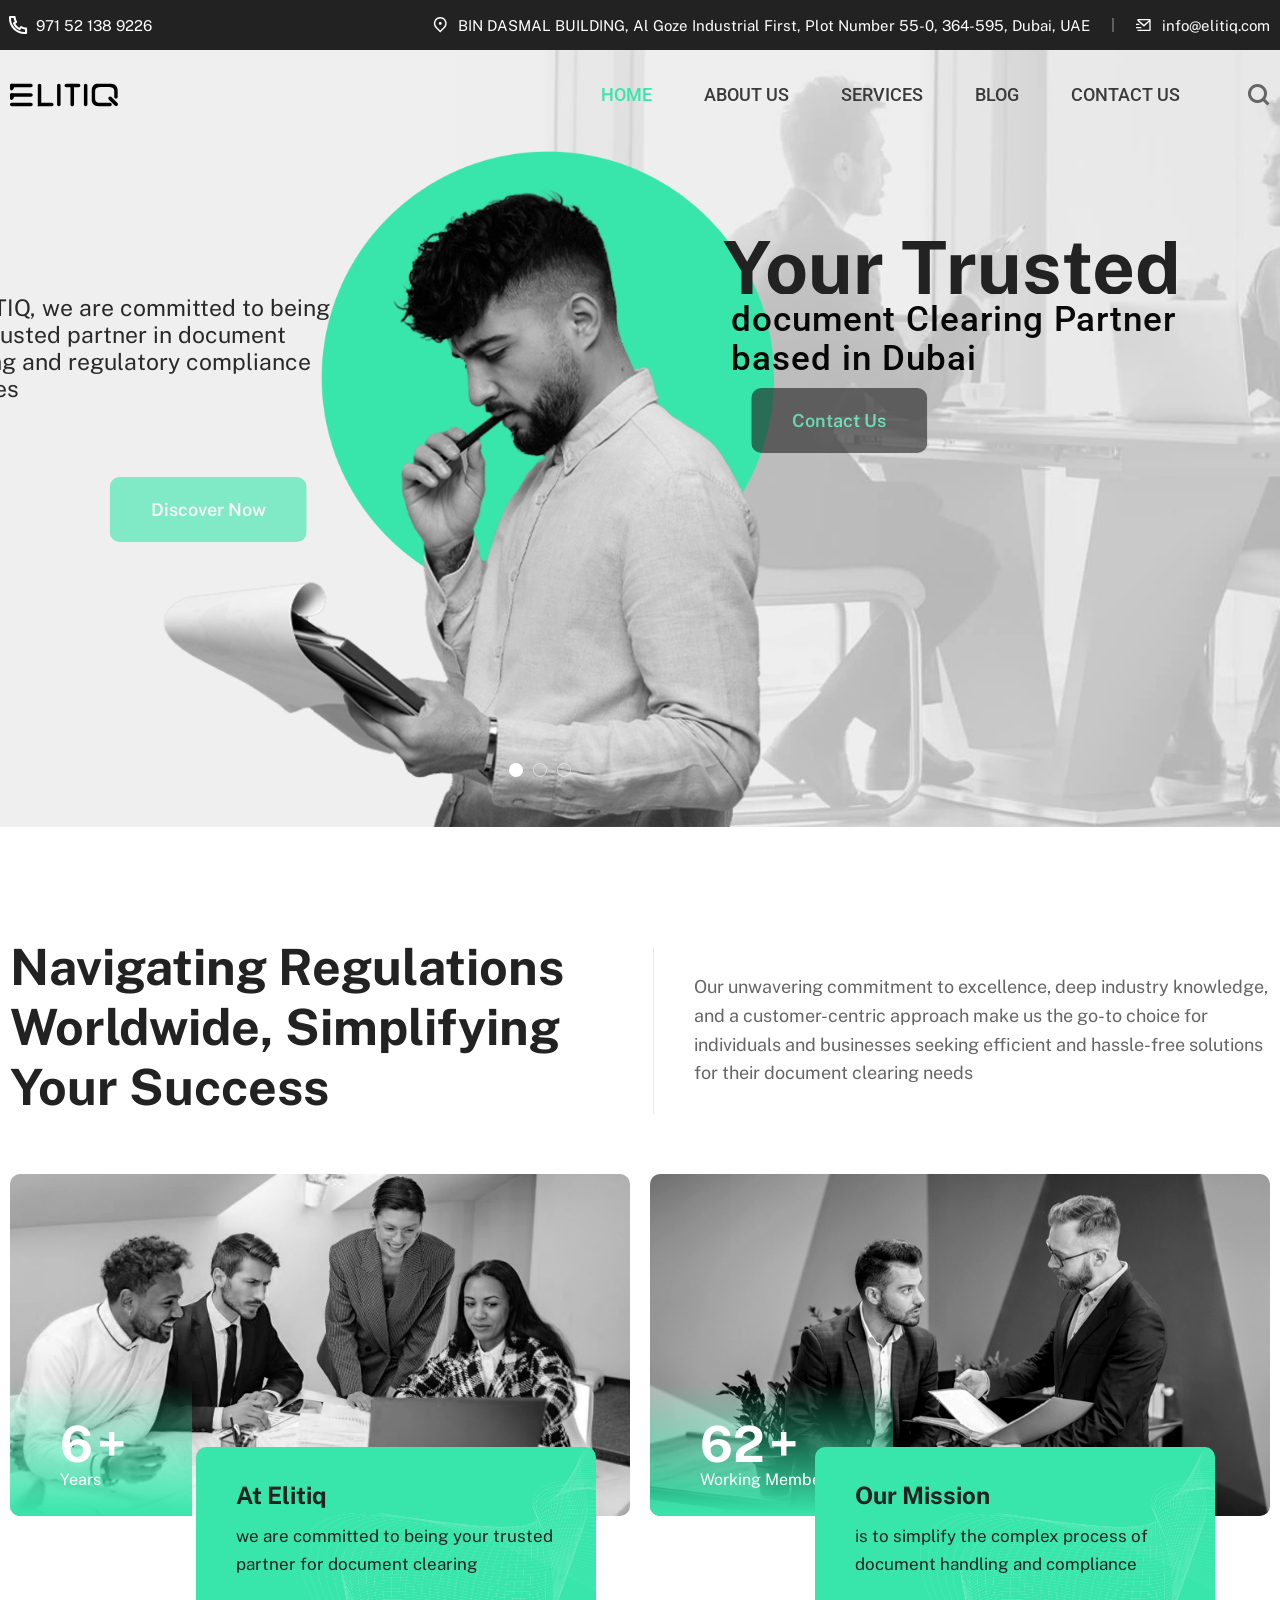
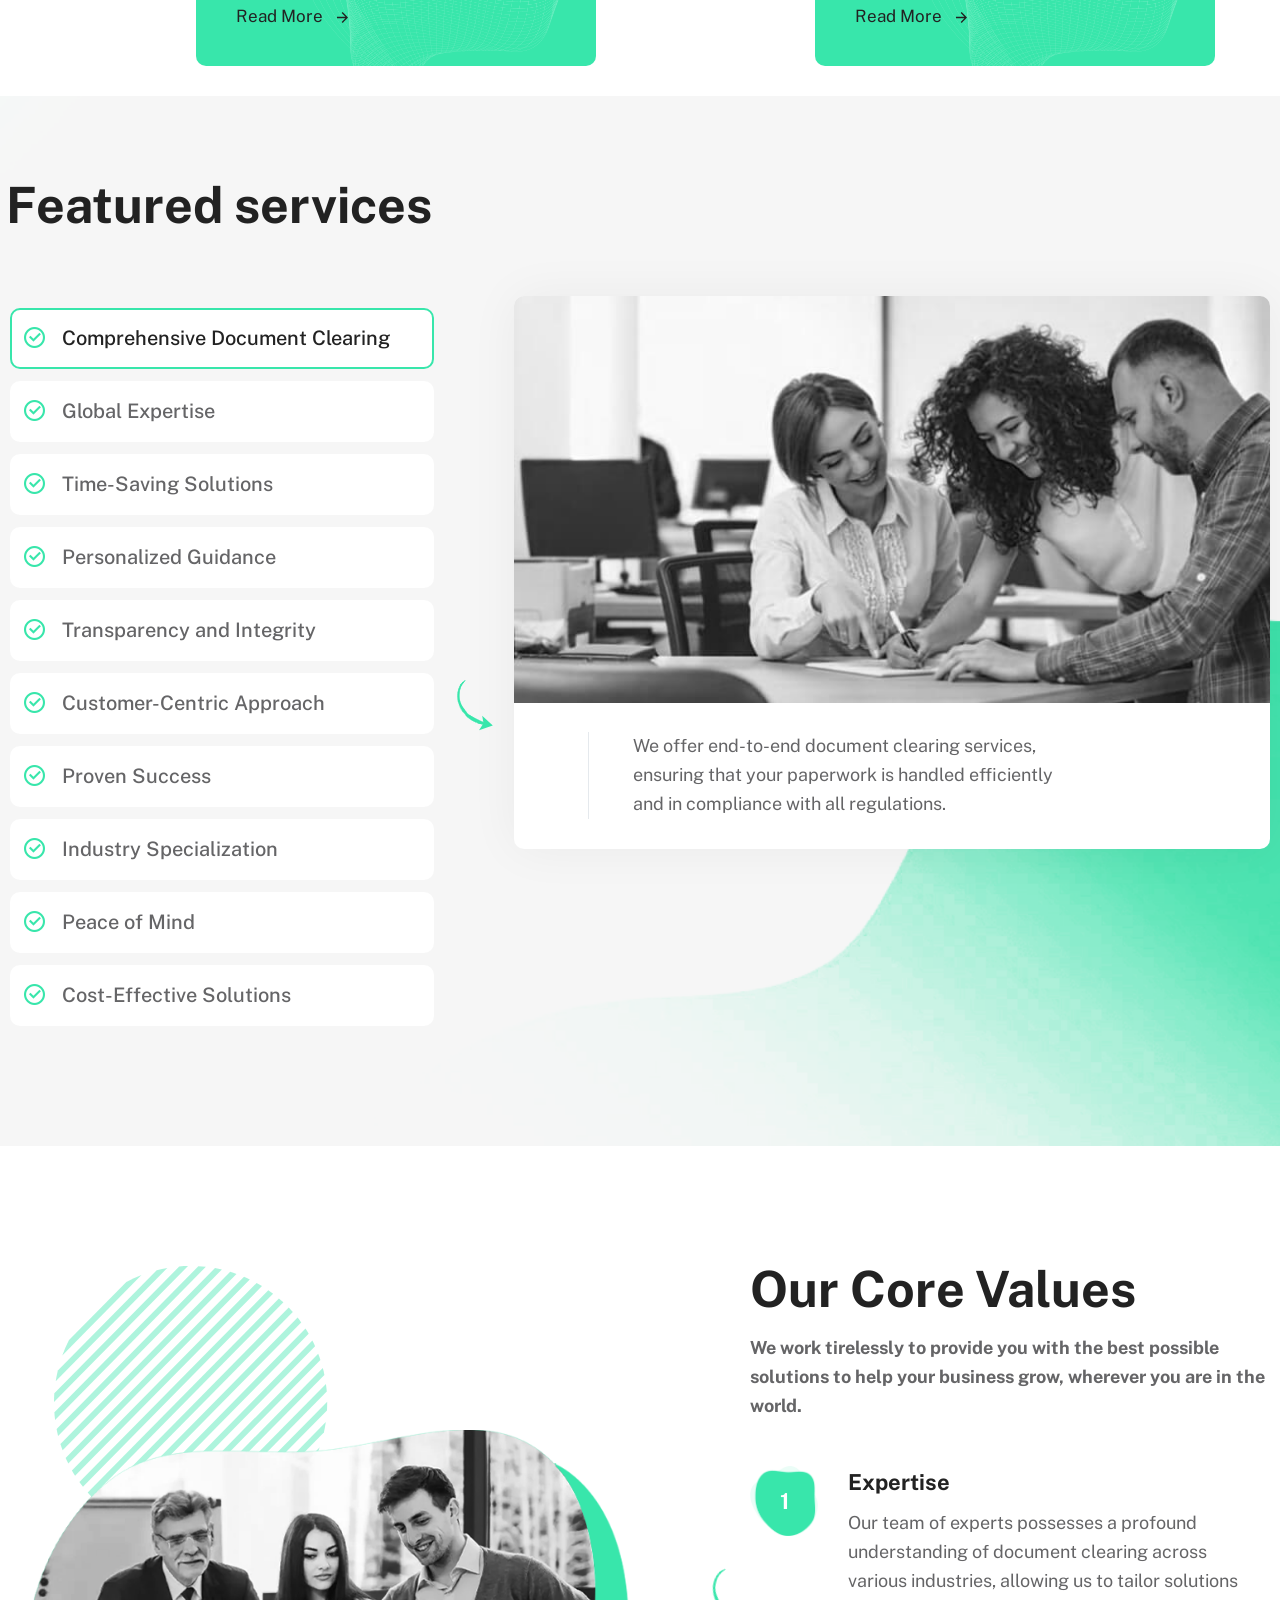
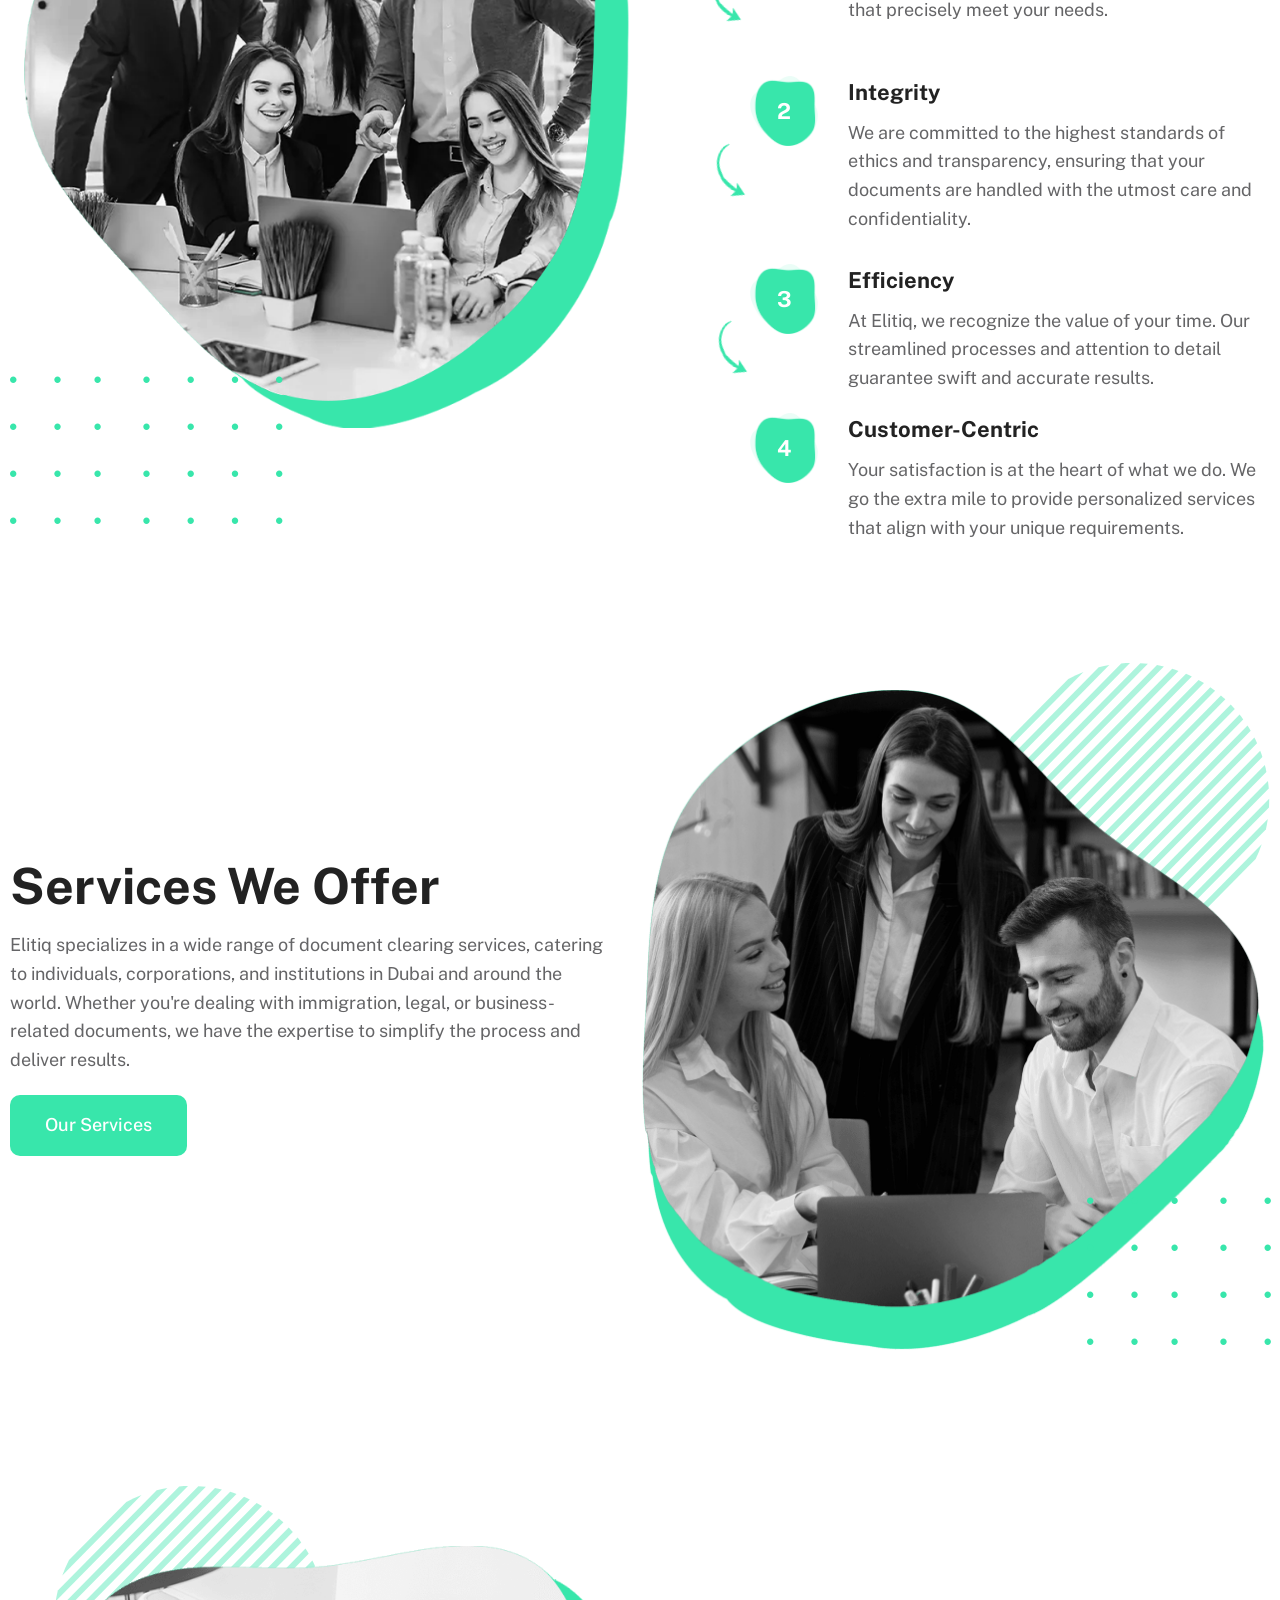
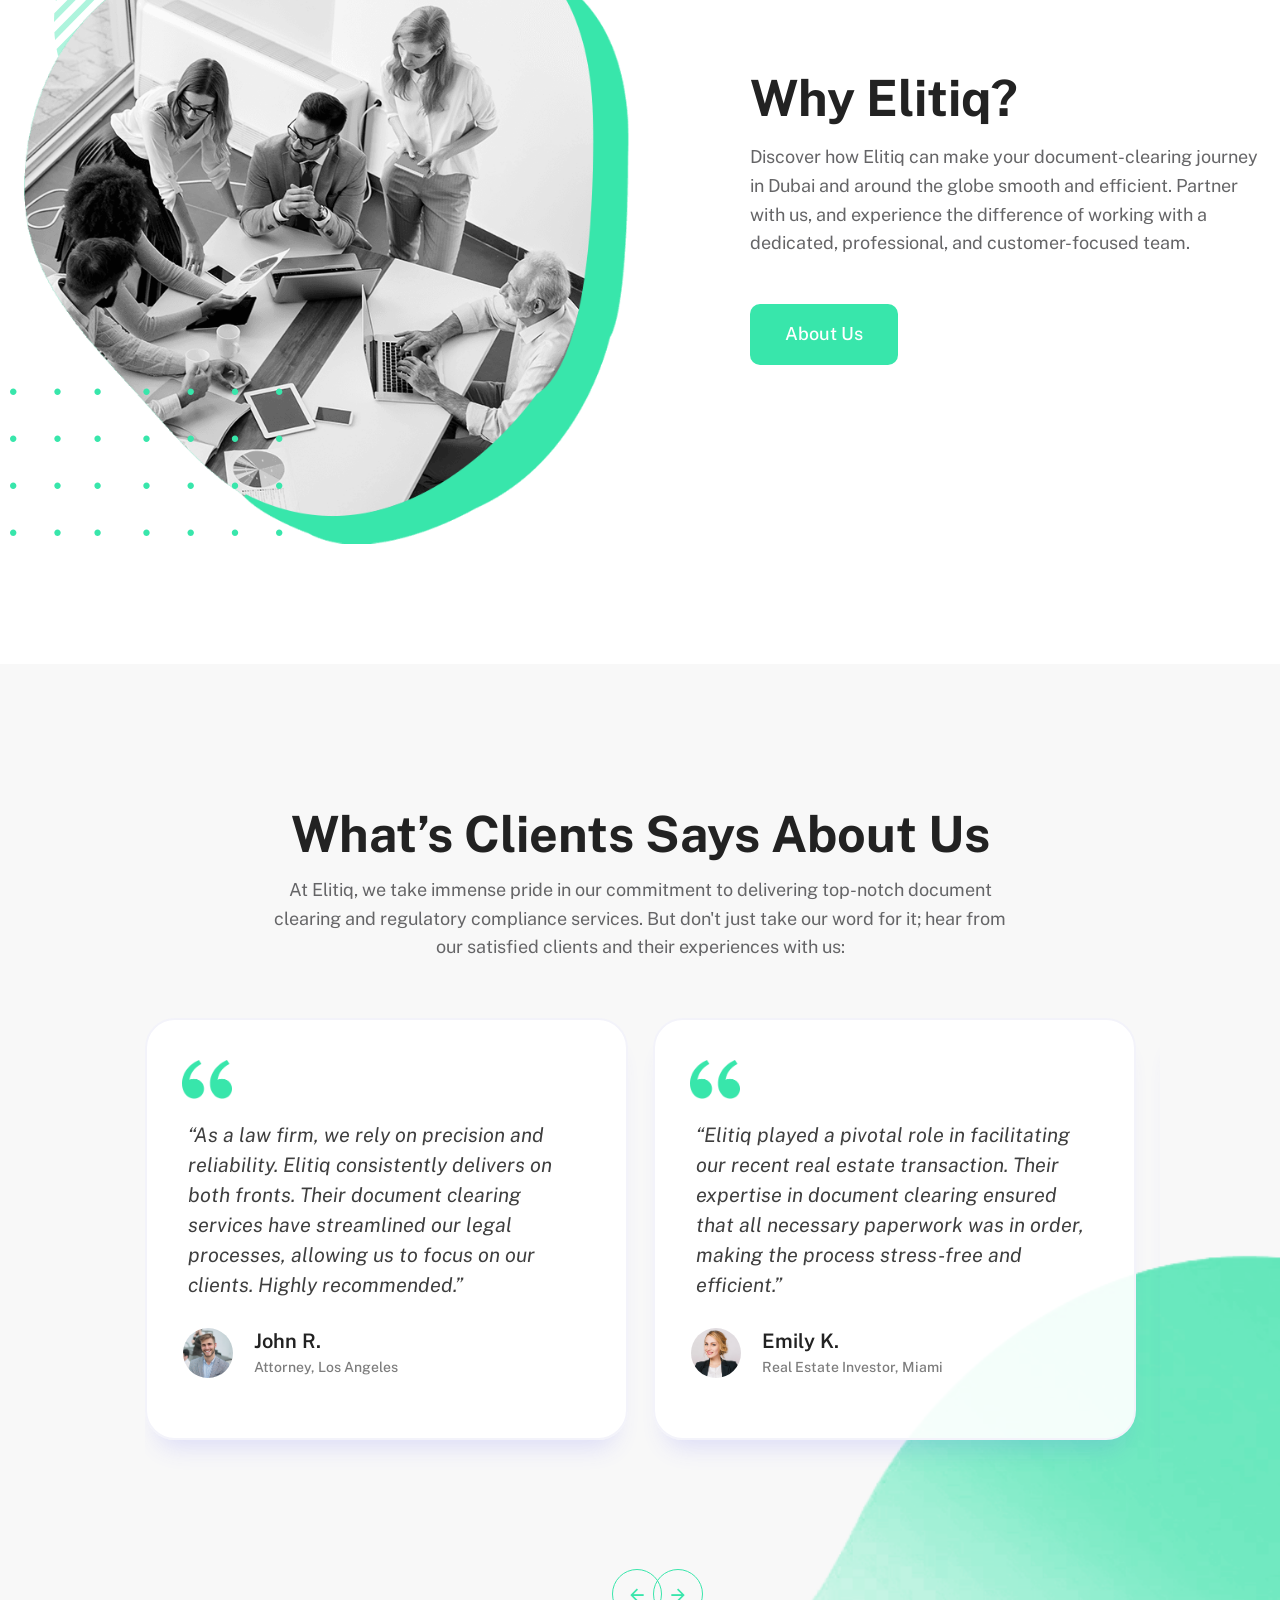
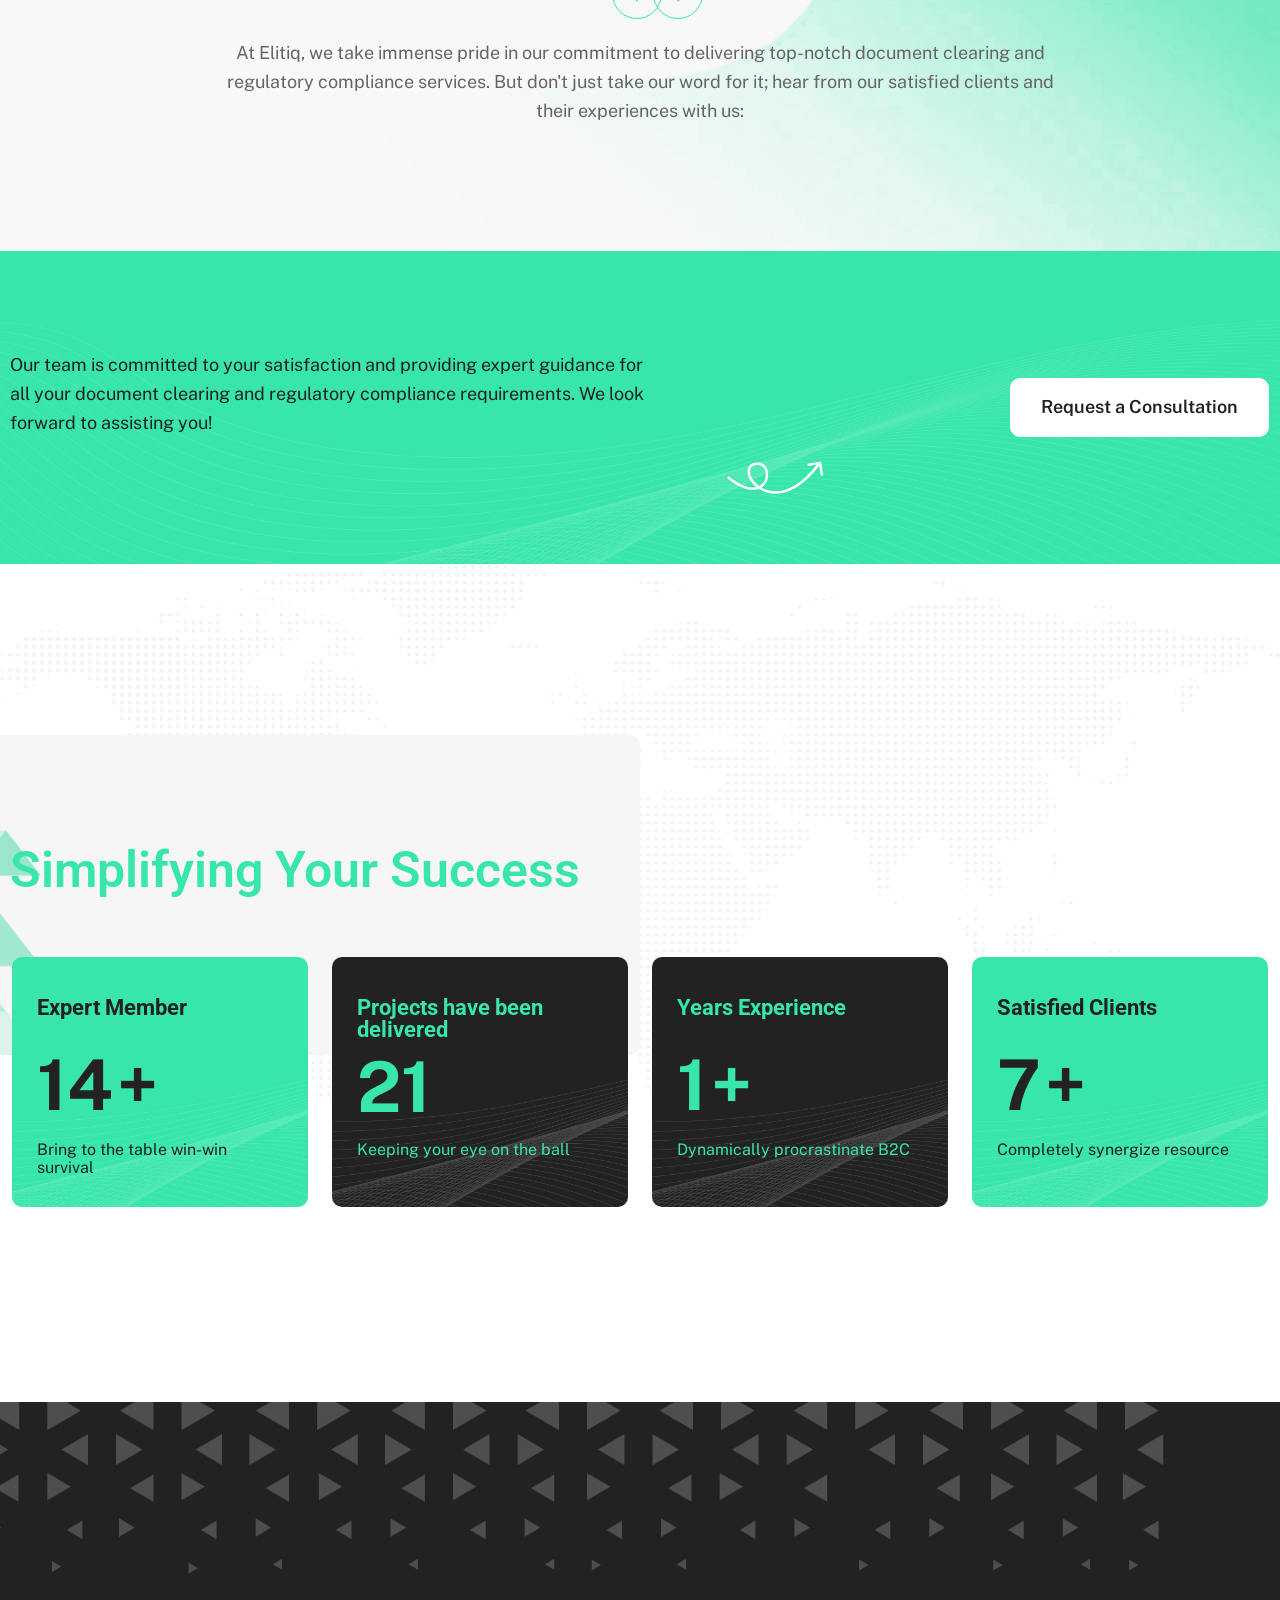
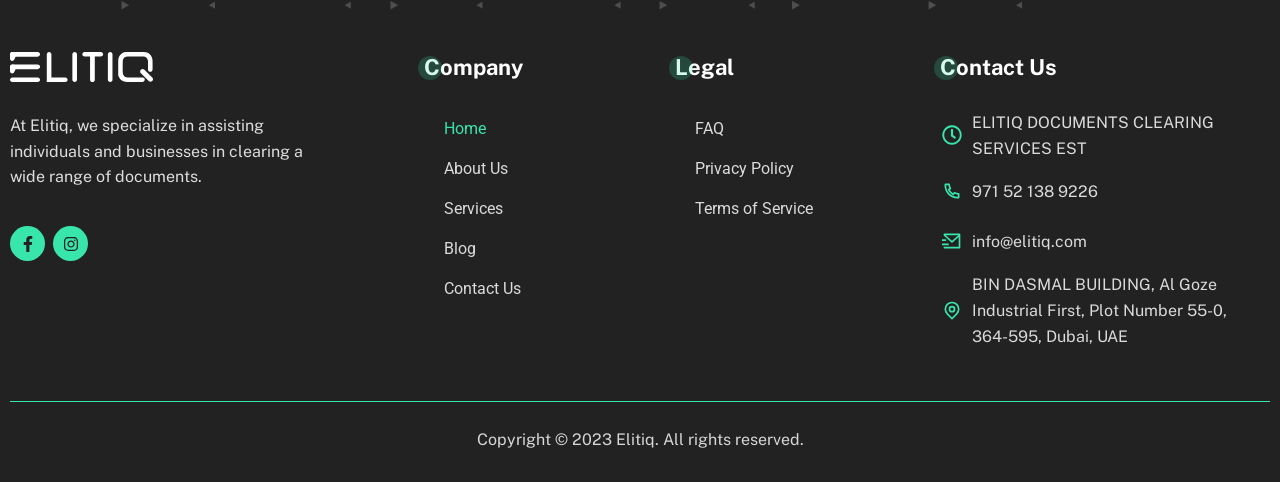
==== commit 8b16db34: "Add plesk branch with root-absolute asset paths Strip the /ELITIQ GitHub Pages subpath prefix so the" ====
--- a/index.html
+++ b/index.html
@@ -19,16 +19,16 @@
 		<meta property="og:title" content="Document Clearing Services - ELITIQ">
 		<meta property="og:description" content="Elitiq specializes in a wide range of document clearing services, catering to individuals, corporations, and institutions in Dubai and around the world.">
 		<meta property="og:url" content="/">
-		<meta property="og:image" content="/ELITIQ/wp-content/uploads/2023/11/share-image-elitiq.png">
-		<meta property="og:image:secure_url" content="/ELITIQ/wp-content/uploads/2023/11/share-image-elitiq.png">
+		<meta property="og:image" content="/wp-content/uploads/2023/11/share-image-elitiq.png">
+		<meta property="og:image:secure_url" content="/wp-content/uploads/2023/11/share-image-elitiq.png">
 		<meta property="og:image:width" content="1200">
 		<meta property="og:image:height" content="630">
 		<meta name="twitter:card" content="summary_large_image">
 		<meta name="twitter:title" content="Document Clearing Services - ELITIQ">
 		<meta name="twitter:description" content="Elitiq specializes in a wide range of document clearing services, catering to individuals, corporations, and institutions in Dubai and around the world.">
-		<meta name="twitter:image" content="/ELITIQ/wp-content/uploads/2023/11/share-image-elitiq.png">
+		<meta name="twitter:image" content="/wp-content/uploads/2023/11/share-image-elitiq.png">
 		<script type="application/ld+json" class="aioseo-schema">
-			{"@context":"https:\/\/schema.org","@graph":[{"@type":"BreadcrumbList","@id":"\/#breadcrumblist","itemListElement":[{"@type":"ListItem","@id":"#listItem","position":1,"name":"Home"}]},{"@type":"Organization","@id":"\/#organization","name":"My Blog","url":"\/","logo":{"@type":"ImageObject","url":"\/ELITIQ/wp-content\/uploads\/2023\/02\/elitiq-logo.svg","@id":"\/#organizationLogo"},"image":{"@id":"\/#organizationLogo"}},{"@type":"WebPage","@id":"\/#webpage","url":"\/","name":"Elitiq - Home","description":"Elitiq specializes in a wide range of document clearing services, catering to individuals, corporations, and institutions in Dubai and around the world.","inLanguage":"en-US","isPartOf":{"@id":"\/#website"},"breadcrumb":{"@id":"\/#breadcrumblist"},"image":{"@type":"ImageObject","url":"\/ELITIQ/wp-content\/uploads\/2023\/11\/share-image-elitiq.png","@id":"\/#mainImage","width":1200,"height":630},"primaryImageOfPage":{"@id":"\/#mainImage"},"datePublished":"2023-02-09T06:56:03+00:00","dateModified":"2024-07-29T13:23:06+00:00"},{"@type":"WebSite","@id":"\/#website","url":"\/","name":"My Blog","inLanguage":"en-US","publisher":{"@id":"\/#organization"}}]}
+			{"@context":"https:\/\/schema.org","@graph":[{"@type":"BreadcrumbList","@id":"\/#breadcrumblist","itemListElement":[{"@type":"ListItem","@id":"#listItem","position":1,"name":"Home"}]},{"@type":"Organization","@id":"\/#organization","name":"My Blog","url":"\/","logo":{"@type":"ImageObject","url":"\/wp-content\/uploads\/2023\/02\/elitiq-logo.svg","@id":"\/#organizationLogo"},"image":{"@id":"\/#organizationLogo"}},{"@type":"WebPage","@id":"\/#webpage","url":"\/","name":"Elitiq - Home","description":"Elitiq specializes in a wide range of document clearing services, catering to individuals, corporations, and institutions in Dubai and around the world.","inLanguage":"en-US","isPartOf":{"@id":"\/#website"},"breadcrumb":{"@id":"\/#breadcrumblist"},"image":{"@type":"ImageObject","url":"\/wp-content\/uploads\/2023\/11\/share-image-elitiq.png","@id":"\/#mainImage","width":1200,"height":630},"primaryImageOfPage":{"@id":"\/#mainImage"},"datePublished":"2023-02-09T06:56:03+00:00","dateModified":"2024-07-29T13:23:06+00:00"},{"@type":"WebSite","@id":"\/#website","url":"\/","name":"My Blog","inLanguage":"en-US","publisher":{"@id":"\/#organization"}}]}
 		</script>
 		<!-- All in One SEO -->
 
@@ -45,7 +45,7 @@
 img:is([sizes=auto i],[sizes^="auto," i]){contain-intrinsic-size:3000px 1500px}
 /*# sourceURL=wp-img-auto-sizes-contain-inline-css */
 </style>
-<link rel="stylesheet" id="hfe-widgets-style-css" href="/ELITIQ/wp-content/plugins/rs-header-footer-elementor/inc/widgets-css/frontend.css?ver=1.0.0" media="all">
+<link rel="stylesheet" id="hfe-widgets-style-css" href="/wp-content/plugins/rs-header-footer-elementor/inc/widgets-css/frontend.css?ver=1.0.0" media="all">
 <style id="wp-emoji-styles-inline-css">
 
 	img.wp-smiley, img.emoji {
@@ -64,9 +64,9 @@
 <style id="classic-theme-styles-inline-css">
 /*! This file is auto-generated */
 .wp-block-button__link{color:#fff;background-color:#32373c;border-radius:9999px;box-shadow:none;text-decoration:none;padding:calc(.667em + 2px) calc(1.333em + 2px);font-size:1.125em}.wp-block-file__button{background:#32373c;color:#fff;text-decoration:none}
-/*# sourceURL=/ELITIQ/wp-includes/css/classic-themes.min.css */
+/*# sourceURL=/wp-includes/css/classic-themes.min.css */
 </style>
-<link rel="stylesheet" id="aioseo/css/src/vue/standalone/blocks/table-of-contents/global.scss-css" href="/ELITIQ/wp-content/plugins/all-in-one-seo-pack/dist/Lite/assets/css/table-of-contents/global.e90f6d47.css?ver=4.9.3" media="all">
+<link rel="stylesheet" id="aioseo/css/src/vue/standalone/blocks/table-of-contents/global.scss-css" href="/wp-content/plugins/all-in-one-seo-pack/dist/Lite/assets/css/table-of-contents/global.e90f6d47.css?ver=4.9.3" media="all">
 <style id="global-styles-inline-css">
 :root{--wp--preset--aspect-ratio--square: 1;--wp--preset--aspect-ratio--4-3: 4/3;--wp--preset--aspect-ratio--3-4: 3/4;--wp--preset--aspect-ratio--3-2: 3/2;--wp--preset--aspect-ratio--2-3: 2/3;--wp--preset--aspect-ratio--16-9: 16/9;--wp--preset--aspect-ratio--9-16: 9/16;--wp--preset--color--black: #000000;--wp--preset--color--cyan-bluish-gray: #abb8c3;--wp--preset--color--white: #ffffff;--wp--preset--color--pale-pink: #f78da7;--wp--preset--color--vivid-red: #cf2e2e;--wp--preset--color--luminous-vivid-orange: #ff6900;--wp--preset--color--luminous-vivid-amber: #fcb900;--wp--preset--color--light-green-cyan: #7bdcb5;--wp--preset--color--vivid-green-cyan: #00d084;--wp--preset--color--pale-cyan-blue: #8ed1fc;--wp--preset--color--vivid-cyan-blue: #0693e3;--wp--preset--color--vivid-purple: #9b51e0;--wp--preset--gradient--vivid-cyan-blue-to-vivid-purple: linear-gradient(135deg,rgb(6,147,227) 0%,rgb(155,81,224) 100%);--wp--preset--gradient--light-green-cyan-to-vivid-green-cyan: linear-gradient(135deg,rgb(122,220,180) 0%,rgb(0,208,130) 100%);--wp--preset--gradient--luminous-vivid-amber-to-luminous-vivid-orange: linear-gradient(135deg,rgb(252,185,0) 0%,rgb(255,105,0) 100%);--wp--preset--gradient--luminous-vivid-orange-to-vivid-red: linear-gradient(135deg,rgb(255,105,0) 0%,rgb(207,46,46) 100%);--wp--preset--gradient--very-light-gray-to-cyan-bluish-gray: linear-gradient(135deg,rgb(238,238,238) 0%,rgb(169,184,195) 100%);--wp--preset--gradient--cool-to-warm-spectrum: linear-gradient(135deg,rgb(74,234,220) 0%,rgb(151,120,209) 20%,rgb(207,42,186) 40%,rgb(238,44,130) 60%,rgb(251,105,98) 80%,rgb(254,248,76) 100%);--wp--preset--gradient--blush-light-purple: linear-gradient(135deg,rgb(255,206,236) 0%,rgb(152,150,240) 100%);--wp--preset--gradient--blush-bordeaux: linear-gradient(135deg,rgb(254,205,165) 0%,rgb(254,45,45) 50%,rgb(107,0,62) 100%);--wp--preset--gradient--luminous-dusk: linear-gradient(135deg,rgb(255,203,112) 0%,rgb(199,81,192) 50%,rgb(65,88,208) 100%);--wp--preset--gradient--pale-ocean: linear-gradient(135deg,rgb(255,245,203) 0%,rgb(182,227,212) 50%,rgb(51,167,181) 100%);--wp--preset--gradient--electric-grass: linear-gradient(135deg,rgb(202,248,128) 0%,rgb(113,206,126) 100%);--wp--preset--gradient--midnight: linear-gradient(135deg,rgb(2,3,129) 0%,rgb(40,116,252) 100%);--wp--preset--font-size--small: 13px;--wp--preset--font-size--medium: 20px;--wp--preset--font-size--large: 36px;--wp--preset--font-size--x-large: 42px;--wp--preset--spacing--20: 0.44rem;--wp--preset--spacing--30: 0.67rem;--wp--preset--spacing--40: 1rem;--wp--preset--spacing--50: 1.5rem;--wp--preset--spacing--60: 2.25rem;--wp--preset--spacing--70: 3.38rem;--wp--preset--spacing--80: 5.06rem;--wp--preset--shadow--natural: 6px 6px 9px rgba(0, 0, 0, 0.2);--wp--preset--shadow--deep: 12px 12px 50px rgba(0, 0, 0, 0.4);--wp--preset--shadow--sharp: 6px 6px 0px rgba(0, 0, 0, 0.2);--wp--preset--shadow--outlined: 6px 6px 0px -3px rgb(255, 255, 255), 6px 6px rgb(0, 0, 0);--wp--preset--shadow--crisp: 6px 6px 0px rgb(0, 0, 0);}.wp-block-button{--wp--preset--dimension--25: 25%;--wp--preset--dimension--50: 50%;--wp--preset--dimension--75: 75%;--wp--preset--dimension--100: 100%;}:where(body) { margin: 0; }:where(.is-layout-flex){gap: 0.5em;}:where(.is-layout-grid){gap: 0.5em;}body .is-layout-flex{display: flex;}.is-layout-flex{flex-wrap: wrap;align-items: center;}.is-layout-flex > :is(*, div){margin: 0;}body .is-layout-grid{display: grid;}.is-layout-grid > :is(*, div){margin: 0;}body{padding-top: 0px;padding-right: 0px;padding-bottom: 0px;padding-left: 0px;}:root :where(.wp-element-button, .wp-block-button__link){background-color: #32373c;border-width: 0;color: #fff;font-family: inherit;font-size: inherit;font-style: inherit;font-weight: inherit;letter-spacing: inherit;line-height: inherit;padding-top: calc(0.667em + 2px);padding-right: calc(1.333em + 2px);padding-bottom: calc(0.667em + 2px);padding-left: calc(1.333em + 2px);text-decoration: none;text-transform: inherit;}.has-black-color{color: var(--wp--preset--color--black) !important;}.has-cyan-bluish-gray-color{color: var(--wp--preset--color--cyan-bluish-gray) !important;}.has-white-color{color: var(--wp--preset--color--white) !important;}.has-pale-pink-color{color: var(--wp--preset--color--pale-pink) !important;}.has-vivid-red-color{color: var(--wp--preset--color--vivid-red) !important;}.has-luminous-vivid-orange-color{color: var(--wp--preset--color--luminous-vivid-orange) !important;}.has-luminous-vivid-amber-color{color: var(--wp--preset--color--luminous-vivid-amber) !important;}.has-light-green-cyan-color{color: var(--wp--preset--color--light-green-cyan) !important;}.has-vivid-green-cyan-color{color: var(--wp--preset--color--vivid-green-cyan) !important;}.has-pale-cyan-blue-color{color: var(--wp--preset--color--pale-cyan-blue) !important;}.has-vivid-cyan-blue-color{color: var(--wp--preset--color--vivid-cyan-blue) !important;}.has-vivid-purple-color{color: var(--wp--preset--color--vivid-purple) !important;}.has-black-background-color{background-color: var(--wp--preset--color--black) !important;}.has-cyan-bluish-gray-background-color{background-color: var(--wp--preset--color--cyan-bluish-gray) !important;}.has-white-background-color{background-color: var(--wp--preset--color--white) !important;}.has-pale-pink-background-color{background-color: var(--wp--preset--color--pale-pink) !important;}.has-vivid-red-background-color{background-color: var(--wp--preset--color--vivid-red) !important;}.has-luminous-vivid-orange-background-color{background-color: var(--wp--preset--color--luminous-vivid-orange) !important;}.has-luminous-vivid-amber-background-color{background-color: var(--wp--preset--color--luminous-vivid-amber) !important;}.has-light-green-cyan-background-color{background-color: var(--wp--preset--color--light-green-cyan) !important;}.has-vivid-green-cyan-background-color{background-color: var(--wp--preset--color--vivid-green-cyan) !important;}.has-pale-cyan-blue-background-color{background-color: var(--wp--preset--color--pale-cyan-blue) !important;}.has-vivid-cyan-blue-background-color{background-color: var(--wp--preset--color--vivid-cyan-blue) !important;}.has-vivid-purple-background-color{background-color: var(--wp--preset--color--vivid-purple) !important;}.has-black-border-color{border-color: var(--wp--preset--color--black) !important;}.has-cyan-bluish-gray-border-color{border-color: var(--wp--preset--color--cyan-bluish-gray) !important;}.has-white-border-color{border-color: var(--wp--preset--color--white) !important;}.has-pale-pink-border-color{border-color: var(--wp--preset--color--pale-pink) !important;}.has-vivid-red-border-color{border-color: var(--wp--preset--color--vivid-red) !important;}.has-luminous-vivid-orange-border-color{border-color: var(--wp--preset--color--luminous-vivid-orange) !important;}.has-luminous-vivid-amber-border-color{border-color: var(--wp--preset--color--luminous-vivid-amber) !important;}.has-light-green-cyan-border-color{border-color: var(--wp--preset--color--light-green-cyan) !important;}.has-vivid-green-cyan-border-color{border-color: var(--wp--preset--color--vivid-green-cyan) !important;}.has-pale-cyan-blue-border-color{border-color: var(--wp--preset--color--pale-cyan-blue) !important;}.has-vivid-cyan-blue-border-color{border-color: var(--wp--preset--color--vivid-cyan-blue) !important;}.has-vivid-purple-border-color{border-color: var(--wp--preset--color--vivid-purple) !important;}.has-vivid-cyan-blue-to-vivid-purple-gradient-background{background: var(--wp--preset--gradient--vivid-cyan-blue-to-vivid-purple) !important;}.has-light-green-cyan-to-vivid-green-cyan-gradient-background{background: var(--wp--preset--gradient--light-green-cyan-to-vivid-green-cyan) !important;}.has-luminous-vivid-amber-to-luminous-vivid-orange-gradient-background{background: var(--wp--preset--gradient--luminous-vivid-amber-to-luminous-vivid-orange) !important;}.has-luminous-vivid-orange-to-vivid-red-gradient-background{background: var(--wp--preset--gradient--luminous-vivid-orange-to-vivid-red) !important;}.has-very-light-gray-to-cyan-bluish-gray-gradient-background{background: var(--wp--preset--gradient--very-light-gray-to-cyan-bluish-gray) !important;}.has-cool-to-warm-spectrum-gradient-background{background: var(--wp--preset--gradient--cool-to-warm-spectrum) !important;}.has-blush-light-purple-gradient-background{background: var(--wp--preset--gradient--blush-light-purple) !important;}.has-blush-bordeaux-gradient-background{background: var(--wp--preset--gradient--blush-bordeaux) !important;}.has-luminous-dusk-gradient-background{background: var(--wp--preset--gradient--luminous-dusk) !important;}.has-pale-ocean-gradient-background{background: var(--wp--preset--gradient--pale-ocean) !important;}.has-electric-grass-gradient-background{background: var(--wp--preset--gradient--electric-grass) !important;}.has-midnight-gradient-background{background: var(--wp--preset--gradient--midnight) !important;}.has-small-font-size{font-size: var(--wp--preset--font-size--small) !important;}.has-medium-font-size{font-size: var(--wp--preset--font-size--medium) !important;}.has-large-font-size{font-size: var(--wp--preset--font-size--large) !important;}.has-x-large-font-size{font-size: var(--wp--preset--font-size--x-large) !important;}
 :root :where(.wp-block-icon svg){width: 24px;}
@@ -78,17 +78,17 @@
 :root :where(.wp-block-pullquote){font-size: 1.5em;line-height: 1.6;}
 /*# sourceURL=global-styles-inline-css */
 </style>
-<link rel="stylesheet" id="contact-form-7-css" href="/ELITIQ/wp-content/plugins/contact-form-7/includes/css/styles.css?ver=6.1.4" media="all">
-<link rel="stylesheet" id="rs-plugin-settings-css" href="/ELITIQ/wp-content/plugins/revslider/public/assets/css/rs6.css?ver=6.4.2" media="all">
+<link rel="stylesheet" id="contact-form-7-css" href="/wp-content/plugins/contact-form-7/includes/css/styles.css?ver=6.1.4" media="all">
+<link rel="stylesheet" id="rs-plugin-settings-css" href="/wp-content/plugins/revslider/public/assets/css/rs6.css?ver=6.4.2" media="all">
 <style id="rs-plugin-settings-inline-css">
 #rs-demo-id {}
 /*# sourceURL=rs-plugin-settings-inline-css */
 </style>
-<link rel="stylesheet" id="hfe-style-css" href="/ELITIQ/wp-content/plugins/rs-header-footer-elementor/assets/css/header-footer-elementor.css?ver=1.0.0" media="all">
-<link rel="stylesheet" id="elementor-frontend-css" href="/ELITIQ/wp-content/plugins/elementor/assets/css/frontend.min.css?ver=3.34.2" media="all">
+<link rel="stylesheet" id="hfe-style-css" href="/wp-content/plugins/rs-header-footer-elementor/assets/css/header-footer-elementor.css?ver=1.0.0" media="all">
+<link rel="stylesheet" id="elementor-frontend-css" href="/wp-content/plugins/elementor/assets/css/frontend.min.css?ver=3.34.2" media="all">
 <style id="elementor-frontend-inline-css">
 .elementor-kit-8{--e-global-color-primary:#38E6AB;--e-global-color-secondary:#38E6AB;--e-global-color-text:#2F2F2F;--e-global-color-accent:#1A73E9;--e-global-color-c1bd781:#222222;--e-global-typography-primary-font-family:"Roboto";--e-global-typography-primary-font-weight:600;--e-global-typography-secondary-font-family:"Roboto Slab";--e-global-typography-secondary-font-weight:400;--e-global-typography-text-font-family:"Roboto";--e-global-typography-text-font-weight:400;--e-global-typography-accent-font-family:"Roboto";--e-global-typography-accent-font-weight:500;}.elementor-section.elementor-section-boxed > .elementor-container{max-width:1140px;}.e-con{--container-max-width:1140px;}.elementor-widget:not(:last-child){margin-block-end:20px;}.elementor-element{--widgets-spacing:20px 20px;--widgets-spacing-row:20px;--widgets-spacing-column:20px;}{}h1.entry-title{display:var(--page-title-display);}@media(max-width:1024px){.elementor-section.elementor-section-boxed > .elementor-container{max-width:1024px;}.e-con{--container-max-width:1024px;}}@media(max-width:767px){.elementor-section.elementor-section-boxed > .elementor-container{max-width:767px;}.e-con{--container-max-width:767px;}}
-.elementor-67385 .elementor-element.elementor-element-529ff0fd > .elementor-element-populated{padding:0px 0px 0px 0px;}.elementor-widget-text-editor{font-family:var( --e-global-typography-text-font-family ), Sans-serif;font-weight:var( --e-global-typography-text-font-weight );color:var( --e-global-color-text );}.elementor-widget-text-editor.elementor-drop-cap-view-stacked .elementor-drop-cap{background-color:var( --e-global-color-primary );}.elementor-widget-text-editor.elementor-drop-cap-view-framed .elementor-drop-cap, .elementor-widget-text-editor.elementor-drop-cap-view-default .elementor-drop-cap{color:var( --e-global-color-primary );border-color:var( --e-global-color-primary );}.elementor-67385 .elementor-element.elementor-element-2899b6f{padding:120px 0px 110px 0px;}.elementor-67385 .elementor-element.elementor-element-48e94f42 > .elementor-element-populated{padding:0px 0px 0px 0px;}.elementor-67385 .elementor-element.elementor-element-5c5e5064 > .elementor-container > .elementor-column > .elementor-widget-wrap{align-content:center;align-items:center;}.elementor-67385 .elementor-element.elementor-element-5c5e5064{padding:0px 0px 50px 0px;}.elementor-67385 .elementor-element.elementor-element-19a6ad8e > .elementor-element-populated{border-style:solid;border-width:0px 1px 0px 0px;border-color:#E5E9ED;padding:0px 0px 0px 10px;}.elementor-67385 .elementor-element.elementor-element-58247158 > .elementor-widget-container{margin:-10px 0px -3px 0px;}.elementor-67385 .elementor-element.elementor-element-58247158 .prelements-heading .title-inner .title{color:var( --e-global-color-c1bd781 );margin:0px 0px 0px 0px;}.elementor-67385 .elementor-element.elementor-element-6a87f784 > .elementor-element-populated{padding:0px 10px 0px 40px;}.elementor-67385 .elementor-element.elementor-element-463a74b7 .prelements-heading .title-inner .title{margin:0px 0px 0px 0px;}.elementor-67385 .elementor-element.elementor-element-463a74b7 .prelements-heading .description p, .elementor-67385 .elementor-element.elementor-element-463a74b7 .prelements-heading .description{margin:0px 0px 0px 0px;}.elementor-67385 .elementor-element.elementor-element-b6e7519 > .elementor-widget-wrap > .elementor-widget:not(.elementor-widget__width-auto):not(.elementor-widget__width-initial):not(:last-child):not(.elementor-absolute){margin-block-end:0px;}.elementor-67385 .elementor-element.elementor-element-b6e7519 > .elementor-element-populated{padding:10px 10px 70px 10px;}.elementor-widget-image .widget-image-caption{color:var( --e-global-color-text );font-family:var( --e-global-typography-text-font-family ), Sans-serif;font-weight:var( --e-global-typography-text-font-weight );}.elementor-67385 .elementor-element.elementor-element-5d2cbe62 img{border-radius:10px 10px 10px 10px;}.elementor-67385 .elementor-element.elementor-element-43c262d{width:auto;max-width:auto;bottom:70px;}.elementor-67385 .elementor-element.elementor-element-43c262d > .elementor-widget-container{background-color:transparent;margin:0px 0px 0px 0px;padding:60px 66px 27px 50px;background-image:linear-gradient(180deg, #1A73E900 0%, var( --e-global-color-primary ) 100%);border-radius:0px 0px 0px 10px;}body:not(.rtl) .elementor-67385 .elementor-element.elementor-element-43c262d{left:10px;}body.rtl .elementor-67385 .elementor-element.elementor-element-43c262d{right:10px;}.elementor-67385 .elementor-element.elementor-element-43c262d .counter-top-area{text-align:left;padding:0px 0px 0px 0px;}.elementor-67385 .elementor-element.elementor-element-43c262d .counter-top-area, .counter-top-area.skew_enable:after{border-radius:0px 0px 0px 0px;}.elementor-67385 .elementor-element.elementor-element-43c262d .count-number span{color:#FFFFFF;font-size:50px;font-weight:700;line-height:0px;padding:0px 0px 0px 0px;}.elementor-67385 .elementor-element.elementor-element-43c262d .count-text .title{color:#FFFFFF;font-size:16px;font-weight:400;margin:0px 0px 0px 0px;}.elementor-67385 .elementor-element.elementor-element-43c262d .counter-icon i{color:var( --e-global-color-primary );}.elementor-67385 .elementor-element.elementor-element-66eb0ff0 .rs-addon-services .services-inner{background-color:var( --e-global-color-primary );background-image:url("/ELITIQ/wp-content/uploads/2023/10/shape-min-w.png");padding:44px 40px 42px 40px;background-position:center right;background-repeat:no-repeat;background-size:contain;border-radius:10px 10px 10px 10px;overflow:hidden;}.elementor-67385 .elementor-element.elementor-element-66eb0ff0{width:var( --container-widget-width, 400px );max-width:400px;--container-widget-width:400px;--container-widget-flex-grow:0;bottom:-80px;}body:not(.rtl) .elementor-67385 .elementor-element.elementor-element-66eb0ff0{right:44px;}body.rtl .elementor-67385 .elementor-element.elementor-element-66eb0ff0{left:44px;}.elementor-67385 .elementor-element.elementor-element-66eb0ff0 .services-inner{text-align:left;display:block;}.elementor-67385 .elementor-element.elementor-element-66eb0ff0 .btn-part a i, .elementor-67385 .elementor-element.elementor-element-66eb0ff0 .btn-part a svg{margin-left:10px;}.elementor-67385 .elementor-element.elementor-element-66eb0ff0 .rs-addon-services.style1 .services-inner.gradient-border-enable:before{border-radius:10px 10px 10px 10px;}.elementor-67385 .elementor-element.elementor-element-66eb0ff0 .rs-addon-services .services-inner, .elementor-67385 .elementor-element.elementor-element-66eb0ff0 .media-cmn, .elementor-67385 .elementor-element.elementor-element-66eb0ff0 .media-cmn img, .elementor-67385 .elementor-element.elementor-element-66eb0ff0 .services-title .title a, .elementor-67385 .elementor-element.elementor-element-66eb0ff0 .desc-text, .elementor-67385 .elementor-element.elementor-element-66eb0ff0 .btn-part a, .elementor-67385 .elementor-element.elementor-element-66eb0ff0 .btn-part a i, .elementor-67385 .elementor-element.elementor-element-66eb0ff0 .btn-part a svg, .elementor-67385 .elementor-element.elementor-element-66eb0ff0 .btn-part a svg path{transition-duration:0.3s !important;}.elementor-67385 .elementor-element.elementor-element-66eb0ff0 .services-title .title, .elementor-67385 .elementor-element.elementor-element-66eb0ff0 .services-title .title a, .elementor-67385 .elementor-element.elementor-element-66eb0ff0 .rs-addon-services.style4 .services-item-custom-s .services-content .title a, .elementor-67385 .elementor-element.elementor-element-66eb0ff0 .rs-addon-services.style4 .services-item-custom-s .services-content .title{color:var( --e-global-color-c1bd781 );}.elementor-67385 .elementor-element.elementor-element-66eb0ff0 .services-title{margin:-12px 0px -15px 0px;}.elementor-67385 .elementor-element.elementor-element-66eb0ff0 .rs-addon-services .services-inner:hover .services-title .title{color:#FFFFFFD4;}.elementor-67385 .elementor-element.elementor-element-66eb0ff0 .rs-addon-services .services-inner:hover .services-title .title a{color:#FFFFFFD4;}.elementor-67385 .elementor-element.elementor-element-66eb0ff0 .services-title .title, .elementor-67385 .elementor-element.elementor-element-66eb0ff0 .rs-addon-services.style4 .services-item-custom-s .services-content .title{font-size:24px;font-weight:700;line-height:32px;}.elementor-67385 .elementor-element.elementor-element-66eb0ff0 .desc-text{margin:0px 0px 0px 0px;}.elementor-67385 .elementor-element.elementor-element-66eb0ff0 .desc-text, .elementor-67385 .elementor-element.elementor-element-66eb0ff0 .rs-addon-services.style4 .services-item-custom-s .services-content p{color:var( --e-global-color-c1bd781 );font-size:17px;font-weight:400;line-height:28px;}.elementor-67385 .elementor-element.elementor-element-66eb0ff0 .btn-part{margin:24px 0px -7px 0px;}.elementor-67385 .elementor-element.elementor-element-66eb0ff0 .btn-part a{font-size:17px;color:var( --e-global-color-c1bd781 );}.elementor-67385 .elementor-element.elementor-element-66eb0ff0 .btn-part svg{fill:var( --e-global-color-c1bd781 );}.elementor-67385 .elementor-element.elementor-element-66eb0ff0 .btn-part svg path{fill:var( --e-global-color-c1bd781 );}.elementor-67385 .elementor-element.elementor-element-66eb0ff0 .btn-part i{color:var( --e-global-color-c1bd781 );}.elementor-67385 .elementor-element.elementor-element-66eb0ff0 .rs-addon-services .services-inner:hover .btn-part a.services-btn{color:#FFFFFFD4 !important;}.elementor-67385 .elementor-element.elementor-element-66eb0ff0 .rs-addon-services .services-inner:hover .btn-part a.services-btn svg path{fill:#FFFFFFD4 !important;}.elementor-67385 .elementor-element.elementor-element-66eb0ff0 .rs-addon-services .services-inner:hover .btn-part a.services-btn svg{fill:#FFFFFFD4 !important;}.elementor-67385 .elementor-element.elementor-element-66eb0ff0 .rs-addon-services .services-inner:hover .btn-part a.services-btn i{color:#FFFFFFD4 !important;}.elementor-67385 .elementor-element.elementor-element-1bd91afd > .elementor-widget-wrap > .elementor-widget:not(.elementor-widget__width-auto):not(.elementor-widget__width-initial):not(:last-child):not(.elementor-absolute){margin-block-end:0px;}.elementor-67385 .elementor-element.elementor-element-1bd91afd > .elementor-element-populated{padding:10px 10px 70px 10px;}.elementor-67385 .elementor-element.elementor-element-657bf0ad img{border-radius:10px 10px 10px 10px;}.elementor-67385 .elementor-element.elementor-element-43a3088a{width:auto;max-width:auto;bottom:70px;}.elementor-67385 .elementor-element.elementor-element-43a3088a > .elementor-widget-container{background-color:transparent;margin:0px 0px 0px 0px;padding:60px 66px 27px 50px;background-image:linear-gradient(180deg, #1A73E900 0%, var( --e-global-color-primary ) 100%);border-radius:0px 0px 0px 10px;}body:not(.rtl) .elementor-67385 .elementor-element.elementor-element-43a3088a{left:10px;}body.rtl .elementor-67385 .elementor-element.elementor-element-43a3088a{right:10px;}.elementor-67385 .elementor-element.elementor-element-43a3088a .counter-top-area{text-align:left;padding:0px 0px 0px 0px;}.elementor-67385 .elementor-element.elementor-element-43a3088a .counter-top-area, .counter-top-area.skew_enable:after{border-radius:0px 0px 0px 0px;}.elementor-67385 .elementor-element.elementor-element-43a3088a .count-number span{color:#FFFFFF;font-size:50px;font-weight:700;line-height:0px;padding:0px 0px 0px 0px;}.elementor-67385 .elementor-element.elementor-element-43a3088a .count-text .title{color:#FFFFFF;font-size:16px;font-weight:400;margin:0px 0px 0px 0px;}.elementor-67385 .elementor-element.elementor-element-43a3088a .counter-icon i{color:var( --e-global-color-primary );}.elementor-67385 .elementor-element.elementor-element-521519bd .rs-addon-services .services-inner{background-color:var( --e-global-color-primary );background-image:url("/ELITIQ/wp-content/uploads/2023/10/shape-min-w.png");padding:44px 40px 42px 40px;background-position:center right;background-repeat:no-repeat;background-size:contain;border-radius:10px 10px 10px 10px;overflow:hidden;}.elementor-67385 .elementor-element.elementor-element-521519bd{width:var( --container-widget-width, 400px );max-width:400px;--container-widget-width:400px;--container-widget-flex-grow:0;bottom:-80px;}body:not(.rtl) .elementor-67385 .elementor-element.elementor-element-521519bd{right:65px;}body.rtl .elementor-67385 .elementor-element.elementor-element-521519bd{left:65px;}.elementor-67385 .elementor-element.elementor-element-521519bd .services-inner{text-align:left;display:block;}.elementor-67385 .elementor-element.elementor-element-521519bd .btn-part a i, .elementor-67385 .elementor-element.elementor-element-521519bd .btn-part a svg{margin-left:10px;}.elementor-67385 .elementor-element.elementor-element-521519bd .rs-addon-services.style1 .services-inner.gradient-border-enable:before{border-radius:10px 10px 10px 10px;}.elementor-67385 .elementor-element.elementor-element-521519bd .rs-addon-services .services-inner, .elementor-67385 .elementor-element.elementor-element-521519bd .media-cmn, .elementor-67385 .elementor-element.elementor-element-521519bd .media-cmn img, .elementor-67385 .elementor-element.elementor-element-521519bd .services-title .title a, .elementor-67385 .elementor-element.elementor-element-521519bd .desc-text, .elementor-67385 .elementor-element.elementor-element-521519bd .btn-part a, .elementor-67385 .elementor-element.elementor-element-521519bd .btn-part a i, .elementor-67385 .elementor-element.elementor-element-521519bd .btn-part a svg, .elementor-67385 .elementor-element.elementor-element-521519bd .btn-part a svg path{transition-duration:0.3s !important;}.elementor-67385 .elementor-element.elementor-element-521519bd .services-title .title, .elementor-67385 .elementor-element.elementor-element-521519bd .services-title .title a, .elementor-67385 .elementor-element.elementor-element-521519bd .rs-addon-services.style4 .services-item-custom-s .services-content .title a, .elementor-67385 .elementor-element.elementor-element-521519bd .rs-addon-services.style4 .services-item-custom-s .services-content .title{color:var( --e-global-color-c1bd781 );}.elementor-67385 .elementor-element.elementor-element-521519bd .services-title{margin:-12px 0px -15px 0px;}.elementor-67385 .elementor-element.elementor-element-521519bd .rs-addon-services .services-inner:hover .services-title .title{color:#FFFFFFD4;}.elementor-67385 .elementor-element.elementor-element-521519bd .rs-addon-services .services-inner:hover .services-title .title a{color:#FFFFFFD4;}.elementor-67385 .elementor-element.elementor-element-521519bd .services-title .title, .elementor-67385 .elementor-element.elementor-element-521519bd .rs-addon-services.style4 .services-item-custom-s .services-content .title{font-size:24px;font-weight:700;line-height:32px;}.elementor-67385 .elementor-element.elementor-element-521519bd .desc-text{margin:0px 0px 0px 0px;}.elementor-67385 .elementor-element.elementor-element-521519bd .desc-text, .elementor-67385 .elementor-element.elementor-element-521519bd .rs-addon-services.style4 .services-item-custom-s .services-content p{color:var( --e-global-color-c1bd781 );font-size:17px;font-weight:400;line-height:28px;}.elementor-67385 .elementor-element.elementor-element-521519bd .btn-part{margin:24px 0px -7px 0px;}.elementor-67385 .elementor-element.elementor-element-521519bd .btn-part a{font-size:17px;color:var( --e-global-color-c1bd781 );}.elementor-67385 .elementor-element.elementor-element-521519bd .btn-part svg{fill:var( --e-global-color-c1bd781 );}.elementor-67385 .elementor-element.elementor-element-521519bd .btn-part svg path{fill:var( --e-global-color-c1bd781 );}.elementor-67385 .elementor-element.elementor-element-521519bd .btn-part i{color:var( --e-global-color-c1bd781 );}.elementor-67385 .elementor-element.elementor-element-521519bd .rs-addon-services .services-inner:hover .btn-part a.services-btn{color:#FFFFFFD4 !important;}.elementor-67385 .elementor-element.elementor-element-521519bd .rs-addon-services .services-inner:hover .btn-part a.services-btn svg path{fill:#FFFFFFD4 !important;}.elementor-67385 .elementor-element.elementor-element-521519bd .rs-addon-services .services-inner:hover .btn-part a.services-btn svg{fill:#FFFFFFD4 !important;}.elementor-67385 .elementor-element.elementor-element-521519bd .rs-addon-services .services-inner:hover .btn-part a.services-btn i{color:#FFFFFFD4 !important;}.elementor-67385 .elementor-element.elementor-element-2922f26a:not(.elementor-motion-effects-element-type-background), .elementor-67385 .elementor-element.elementor-element-2922f26a > .elementor-motion-effects-container > .elementor-motion-effects-layer{background-image:url("/ELITIQ/wp-content/uploads/2023/11/elitiq-featured-services-bgr-1.png");background-position:center right;background-repeat:no-repeat;background-size:cover;}.elementor-67385 .elementor-element.elementor-element-2922f26a{transition:background 0.3s, border 0.3s, border-radius 0.3s, box-shadow 0.3s;padding:190px 0px 110px 0px;}.elementor-67385 .elementor-element.elementor-element-2922f26a > .elementor-background-overlay{transition:background 0.3s, border-radius 0.3s, opacity 0.3s;}.elementor-67385 .elementor-element.elementor-element-6eb6db2c > .elementor-widget-wrap > .elementor-widget:not(.elementor-widget__width-auto):not(.elementor-widget__width-initial):not(:last-child):not(.elementor-absolute){margin-block-end:0px;}.elementor-67385 .elementor-element.elementor-element-528e1e57{width:var( --container-widget-width, 577px );max-width:577px;--container-widget-width:577px;--container-widget-flex-grow:0;top:-111px;}.elementor-67385 .elementor-element.elementor-element-528e1e57 > .elementor-widget-container{margin:0px 0px 0px 0px;}body:not(.rtl) .elementor-67385 .elementor-element.elementor-element-528e1e57{left:6px;}body.rtl .elementor-67385 .elementor-element.elementor-element-528e1e57{right:6px;}.elementor-67385 .elementor-element.elementor-element-528e1e57 .prelements-heading .title-inner .title{color:var( --e-global-color-c1bd781 );margin:0px 0px 6px 0px;}.elementor-67385 .elementor-element.elementor-element-528e1e57 .prelements-heading .description p, .elementor-67385 .elementor-element.elementor-element-528e1e57 .prelements-heading .description{margin:0px 0px 0px 0px;}.elementor-67385 .elementor-element.elementor-element-4b1b9ba1 .rstab-main .tab-content{background-color:#FFFFFF00;box-shadow:0px 0px 10px 0px rgba(1.9999999999999567, 0.9999999999999784, 0.9999999999999784, 0);text-align:left;padding:0px 0px 0px 0px;}.elementor-67385 .elementor-element.elementor-element-4b1b9ba1 .tab-pane{background-color:#FFFFFF;box-shadow:0px 0px 50px 0px rgba(0, 0, 0, 0.05);border-radius:10px 10px 10px 10px;overflow:hidden !important;}.elementor-67385 .elementor-element.elementor-element-4b1b9ba1 > .elementor-widget-container{padding:0px 0px 0px 0px;}.elementor-67385 .elementor-element.elementor-element-4b1b9ba1 .rstab-main.no_item_menu{text-align:left;}.elementor-67385 .elementor-element.elementor-element-4b1b9ba1 .tab-menu-wrapper .nav-tabs .nav-link{text-align:left;font-size:20px;font-weight:500;line-height:30px;max-width:100%;width:100%;padding:13.5px 10px 13.5px 10px;margin:12px 80px 0px 0px;border-style:solid;border-width:2px 2px 2px 2px;border-color:#FA0B0B00;border-radius:10px 10px 10px 10px !important;display:inline-flex;align-items:center;justify-content:flex-start;color:#656567;background-color:#FFFFFF;}.elementor-67385 .elementor-element.elementor-element-4b1b9ba1 .rstab-main.vertical{align-items:flex-start;}.elementor-67385 .elementor-element.elementor-element-4b1b9ba1 .nav-tabs{border-style:none;}.elementor-67385 .elementor-element.elementor-element-4b1b9ba1 .tab-menu-wrapper{max-width:40%;width:100%;}.elementor-67385 .elementor-element.elementor-element-4b1b9ba1 .tab-menu-wrapper .nav-tabs .nav-link.active{border-color:var( --e-global-color-primary );}.elementor-67385 .elementor-element.elementor-element-4b1b9ba1 .tab-menu-wrapper .nav-tabs{justify-content:left;}.elementor-67385 .elementor-element.elementor-element-4b1b9ba1 .nav-tabs .nav-link i, .elementor-67385 .elementor-element.elementor-element-4b1b9ba1 .nav-tabs .nav-link svg{display:unset !important;}.elementor-67385 .elementor-element.elementor-element-4b1b9ba1 .tab-menu-wrapper .nav-tabs .nav-link i{color:var( --e-global-color-primary );font-size:25px;}.elementor-67385 .elementor-element.elementor-element-4b1b9ba1 .tab-menu-wrapper .nav-tabs .nav-link svg path{fill:var( --e-global-color-primary );}.elementor-67385 .elementor-element.elementor-element-4b1b9ba1 .tab-menu-wrapper .nav-tabs .nav-link i, .elementor-67385 .elementor-element.elementor-element-4b1b9ba1 .tab-menu-wrapper .nav-tabs .nav-link svg{padding:0px 15px 0px 0px;margin:0px 0px 0px 0px;}.elementor-67385 .elementor-element.elementor-element-4b1b9ba1 .rstab-main .tab-menu-wrapper .nav-tabs .nav-link.active{color:var( --e-global-color-c1bd781 );}.elementor-67385 .elementor-element.elementor-element-4b1b9ba1 .tab-content{max-width:60%;width:100%;}.elementor-67385 .elementor-element.elementor-element-4b1b9ba1 .content--teb-area{display:block;}.elementor-67385 .elementor-element.elementor-element-4b1b9ba1 .rstab-main .tab-content .title{color:#00204A;font-size:30px;font-weight:700;line-height:40px;margin:0px 0px 0px 0px;}.elementor-67385 .elementor-element.elementor-element-4b1b9ba1 .content--teb-area .content--left-area{padding:32px 30px 30px 30px !important;display:flex;align-items:center;}.elementor-67385 .elementor-element.elementor-element-4b1b9ba1 .content--teb-area .image--right-area img{width:100%;height:auto;}.elementor-67385 .elementor-element.elementor-element-4b1b9ba1 .title{max-width:33%;width:100%;padding:0px 0px 0px 0px;margin:0px 0px 0px 0px;}.elementor-67385 .elementor-element.elementor-element-4b1b9ba1 .desc_btn_wrapper{max-width:67%;width:100%;padding:0px 0px 0px 44px;margin:-3px 0px 0px 44px;border-style:solid;border-width:0px 0px 0px 1px;border-color:#E5E9ED;}.elementor-67385 .elementor-element.elementor-element-4b1b9ba1 .desc_btn_wrapper p{margin:0px 0px 0px 0px;}.elementor-67385 .elementor-element.elementor-element-4b1b9ba1 .content--teb-area .content--left-area .rs-btn a{align-items:center;display:inline-flex;background-color:#02010100;border-radius:0px 0px 0px 0px;padding:0px 0px 0px 0px;}.elementor-67385 .elementor-element.elementor-element-4b1b9ba1 .content--teb-area .content--left-area .rs-btn a i{margin:0px 0px 0px 6px;}.elementor-67385 .elementor-element.elementor-element-4b1b9ba1 .content--teb-area .content--left-area .rs-btn a:hover i{margin:0px 0px 0px 8px;color:#1A73E9;}.elementor-67385 .elementor-element.elementor-element-4b1b9ba1 .content--teb-area .content--left-area .rs-btn a:hover{color:#1A73E9;}.elementor-67385 .elementor-element.elementor-element-4b1b9ba1 .content--teb-area .content--left-area .rs-btn{margin:20px 0px 0px 0px;}.elementor-67385 .elementor-element.elementor-element-53cc9dbf{width:auto;max-width:auto;bottom:40%;}body:not(.rtl) .elementor-67385 .elementor-element.elementor-element-53cc9dbf{left:35%;}body.rtl .elementor-67385 .elementor-element.elementor-element-53cc9dbf{right:35%;}.elementor-67385 .elementor-element.elementor-element-53cc9dbf .rs-image{text-align:left;}.elementor-67385 .elementor-element.elementor-element-370d29ec > .elementor-container > .elementor-column > .elementor-widget-wrap{align-content:center;align-items:center;}.elementor-67385 .elementor-element.elementor-element-370d29ec{padding:110px 0px 100px 0px;}.elementor-67385 .elementor-element.elementor-element-4d1dc17c > .elementor-element-populated{padding:50px 10px 10px 10px;}.elementor-67385 .elementor-element.elementor-element-16a217f3{width:auto;max-width:auto;top:10px;}body:not(.rtl) .elementor-67385 .elementor-element.elementor-element-16a217f3{left:54px;}body.rtl .elementor-67385 .elementor-element.elementor-element-16a217f3{right:54px;}.elementor-67385 .elementor-element.elementor-element-16a217f3 .rs-image{text-align:left;}.elementor-67385 .elementor-element.elementor-element-14888d3e{width:var( --container-widget-width, 635px );max-width:635px;--container-widget-width:635px;--container-widget-flex-grow:0;}.elementor-67385 .elementor-element.elementor-element-14888d3e .rs-image{text-align:left;}.elementor-67385 .elementor-element.elementor-element-3f579885{width:auto;max-width:auto;bottom:27px;}body:not(.rtl) .elementor-67385 .elementor-element.elementor-element-3f579885{left:10px;}body.rtl .elementor-67385 .elementor-element.elementor-element-3f579885{right:10px;}.elementor-67385 .elementor-element.elementor-element-3f579885 .rs-image{text-align:left;}.elementor-67385 .elementor-element.elementor-element-3f579885 .rs-image .rs-multi-image{animation-duration:3s;}.elementor-67385 .elementor-element.elementor-element-609edf2f > .elementor-element-populated{padding:10px 10px 10px 10px;}.elementor-67385 .elementor-element.elementor-element-f8a74ce{width:auto;max-width:auto;top:50px;}body:not(.rtl) .elementor-67385 .elementor-element.elementor-element-f8a74ce{right:-250px;}body.rtl .elementor-67385 .elementor-element.elementor-element-f8a74ce{left:-250px;}.elementor-67385 .elementor-element.elementor-element-f8a74ce .rs-image{text-align:left;}.elementor-67385 .elementor-element.elementor-element-4c71af0b > .elementor-widget-container{margin:-7px 0px 0px 0px;}.elementor-67385 .elementor-element.elementor-element-4c71af0b .prelements-heading .title-inner .title{color:var( --e-global-color-c1bd781 );margin:0px 0px 15px 0px;}.elementor-67385 .elementor-element.elementor-element-7f1f3392 .numbering{background-image:url("/ELITIQ/wp-content/uploads/2023/11/numbering-green.png");text-align:center;color:#FFFFFF;font-size:22px;font-weight:700;line-height:32px;padding:19px 0px 0px 0px;margin:0px 30px 0px 0px;background-position:center center;background-repeat:no-repeat;background-size:contain;width:68px;height:70px;}.elementor-67385 .elementor-element.elementor-element-7f1f3392 > .elementor-widget-container{margin:0px 0px 0px 0px;}.elementor-67385 .elementor-element.elementor-element-7f1f3392 .services-inner{text-align:left;display:flex;align-items:flex-start;}.elementor-67385 .elementor-element.elementor-element-7f1f3392 .rs-addon-services .services-inner, .elementor-67385 .elementor-element.elementor-element-7f1f3392 .media-cmn, .elementor-67385 .elementor-element.elementor-element-7f1f3392 .media-cmn img, .elementor-67385 .elementor-element.elementor-element-7f1f3392 .services-title .title a, .elementor-67385 .elementor-element.elementor-element-7f1f3392 .desc-text, .elementor-67385 .elementor-element.elementor-element-7f1f3392 .btn-part a, .elementor-67385 .elementor-element.elementor-element-7f1f3392 .btn-part a i, .elementor-67385 .elementor-element.elementor-element-7f1f3392 .btn-part a svg, .elementor-67385 .elementor-element.elementor-element-7f1f3392 .btn-part a svg path{transition-duration:0.3s !important;}.elementor-67385 .elementor-element.elementor-element-7f1f3392 .content_part{padding:0px 0px 0px 0px;margin:0px 0px 0px 0px;}.elementor-67385 .elementor-element.elementor-element-7f1f3392 .content_part .services-title .title{margin:0px 0px 11px 0px;}.elementor-67385 .elementor-element.elementor-element-7f1f3392 .services-title .title, .elementor-67385 .elementor-element.elementor-element-7f1f3392 .services-title .title a, .elementor-67385 .elementor-element.elementor-element-7f1f3392 .rs-addon-services.style4 .services-item-custom-s .services-content .title a, .elementor-67385 .elementor-element.elementor-element-7f1f3392 .rs-addon-services.style4 .services-item-custom-s .services-content .title{color:var( --e-global-color-c1bd781 );}.elementor-67385 .elementor-element.elementor-element-7f1f3392 .services-title{margin:0px 0px 0px 0px;}.elementor-67385 .elementor-element.elementor-element-7f1f3392 .rs-addon-services .services-inner:hover .services-title .title{color:var( --e-global-color-c1bd781 );}.elementor-67385 .elementor-element.elementor-element-7f1f3392 .rs-addon-services .services-inner:hover .services-title .title a{color:var( --e-global-color-c1bd781 );}.elementor-67385 .elementor-element.elementor-element-7f1f3392 .services-title .title, .elementor-67385 .elementor-element.elementor-element-7f1f3392 .rs-addon-services.style4 .services-item-custom-s .services-content .title{font-size:22px;font-weight:700;}.elementor-67385 .elementor-element.elementor-element-7f1f3392 .desc-text{margin:0px 0px 0px 0px;}.elementor-67385 .elementor-element.elementor-element-49ed94e{padding:0px 0px 30px 0px;}.elementor-67385 .elementor-element.elementor-element-0712542 > .elementor-widget-wrap > .elementor-widget:not(.elementor-widget__width-auto):not(.elementor-widget__width-initial):not(:last-child):not(.elementor-absolute){margin-block-end:0px;}.elementor-67385 .elementor-element.elementor-element-0712542 > .elementor-element-populated{padding:0px 0px 0px 0px;}.elementor-67385 .elementor-element.elementor-element-d3bf2d3{width:auto;max-width:auto;top:-75px;}.elementor-67385 .elementor-element.elementor-element-d3bf2d3 > .elementor-widget-container{--e-transform-rotateZ:14deg;}body:not(.rtl) .elementor-67385 .elementor-element.elementor-element-d3bf2d3{left:-49px;}body.rtl .elementor-67385 .elementor-element.elementor-element-d3bf2d3{right:-49px;}.elementor-67385 .elementor-element.elementor-element-d3bf2d3 .rs-image{text-align:left;}.elementor-67385 .elementor-element.elementor-element-be72fa9{padding:0px 0px 30px 0px;}.elementor-67385 .elementor-element.elementor-element-656e961 > .elementor-widget-wrap > .elementor-widget:not(.elementor-widget__width-auto):not(.elementor-widget__width-initial):not(:last-child):not(.elementor-absolute){margin-block-end:0px;}.elementor-67385 .elementor-element.elementor-element-656e961 > .elementor-element-populated{padding:0px 0px 0px 0px;}.elementor-67385 .elementor-element.elementor-element-3e6307c .numbering{background-image:url("/ELITIQ/wp-content/uploads/2023/11/numbering-green.png");text-align:center;color:#FFFFFF;font-size:22px;font-weight:700;line-height:32px;padding:19px 0px 0px 0px;margin:0px 30px 0px 0px;background-position:center center;background-repeat:no-repeat;background-size:contain;width:68px;height:70px;}.elementor-67385 .elementor-element.elementor-element-3e6307c > .elementor-widget-container{margin:0px 0px 0px 0px;}.elementor-67385 .elementor-element.elementor-element-3e6307c .services-inner{text-align:left;display:flex;align-items:flex-start;}.elementor-67385 .elementor-element.elementor-element-3e6307c .rs-addon-services .services-inner, .elementor-67385 .elementor-element.elementor-element-3e6307c .media-cmn, .elementor-67385 .elementor-element.elementor-element-3e6307c .media-cmn img, .elementor-67385 .elementor-element.elementor-element-3e6307c .services-title .title a, .elementor-67385 .elementor-element.elementor-element-3e6307c .desc-text, .elementor-67385 .elementor-element.elementor-element-3e6307c .btn-part a, .elementor-67385 .elementor-element.elementor-element-3e6307c .btn-part a i, .elementor-67385 .elementor-element.elementor-element-3e6307c .btn-part a svg, .elementor-67385 .elementor-element.elementor-element-3e6307c .btn-part a svg path{transition-duration:0.3s !important;}.elementor-67385 .elementor-element.elementor-element-3e6307c .content_part{padding:0px 0px 0px 0px;margin:0px 0px 0px 0px;}.elementor-67385 .elementor-element.elementor-element-3e6307c .content_part .services-title .title{margin:0px 0px 11px 0px;}.elementor-67385 .elementor-element.elementor-element-3e6307c .services-title .title, .elementor-67385 .elementor-element.elementor-element-3e6307c .services-title .title a, .elementor-67385 .elementor-element.elementor-element-3e6307c .rs-addon-services.style4 .services-item-custom-s .services-content .title a, .elementor-67385 .elementor-element.elementor-element-3e6307c .rs-addon-services.style4 .services-item-custom-s .services-content .title{color:var( --e-global-color-c1bd781 );}.elementor-67385 .elementor-element.elementor-element-3e6307c .services-title{margin:0px 0px 0px 0px;}.elementor-67385 .elementor-element.elementor-element-3e6307c .rs-addon-services .services-inner:hover .services-title .title{color:var( --e-global-color-c1bd781 );}.elementor-67385 .elementor-element.elementor-element-3e6307c .rs-addon-services .services-inner:hover .services-title .title a{color:var( --e-global-color-c1bd781 );}.elementor-67385 .elementor-element.elementor-element-3e6307c .services-title .title, .elementor-67385 .elementor-element.elementor-element-3e6307c .rs-addon-services.style4 .services-item-custom-s .services-content .title{font-size:22px;font-weight:700;}.elementor-67385 .elementor-element.elementor-element-3e6307c .desc-text{margin:0px 0px 0px 0px;}.elementor-67385 .elementor-element.elementor-element-db72270{width:auto;max-width:auto;top:69px;}.elementor-67385 .elementor-element.elementor-element-db72270 > .elementor-widget-container{--e-transform-rotateZ:14deg;}body:not(.rtl) .elementor-67385 .elementor-element.elementor-element-db72270{left:-45px;}body.rtl .elementor-67385 .elementor-element.elementor-element-db72270{right:-45px;}.elementor-67385 .elementor-element.elementor-element-db72270 .rs-image{text-align:left;}.elementor-67385 .elementor-element.elementor-element-d34a222 .numbering{background-image:url("/ELITIQ/wp-content/uploads/2023/11/numbering-green.png");text-align:center;color:#FFFFFF;font-size:22px;font-weight:700;line-height:32px;padding:19px 0px 0px 0px;margin:0px 30px 0px 0px;background-position:center center;background-repeat:no-repeat;background-size:contain;width:68px;height:70px;}.elementor-67385 .elementor-element.elementor-element-d34a222 > .elementor-widget-container{margin:0px 0px 0px 0px;}.elementor-67385 .elementor-element.elementor-element-d34a222 .services-inner{text-align:left;display:flex;align-items:flex-start;}.elementor-67385 .elementor-element.elementor-element-d34a222 .rs-addon-services .services-inner, .elementor-67385 .elementor-element.elementor-element-d34a222 .media-cmn, .elementor-67385 .elementor-element.elementor-element-d34a222 .media-cmn img, .elementor-67385 .elementor-element.elementor-element-d34a222 .services-title .title a, .elementor-67385 .elementor-element.elementor-element-d34a222 .desc-text, .elementor-67385 .elementor-element.elementor-element-d34a222 .btn-part a, .elementor-67385 .elementor-element.elementor-element-d34a222 .btn-part a i, .elementor-67385 .elementor-element.elementor-element-d34a222 .btn-part a svg, .elementor-67385 .elementor-element.elementor-element-d34a222 .btn-part a svg path{transition-duration:0.3s !important;}.elementor-67385 .elementor-element.elementor-element-d34a222 .content_part{padding:0px 0px 0px 0px;margin:0px 0px 0px 0px;}.elementor-67385 .elementor-element.elementor-element-d34a222 .content_part .services-title .title{margin:0px 0px 11px 0px;}.elementor-67385 .elementor-element.elementor-element-d34a222 .services-title .title, .elementor-67385 .elementor-element.elementor-element-d34a222 .services-title .title a, .elementor-67385 .elementor-element.elementor-element-d34a222 .rs-addon-services.style4 .services-item-custom-s .services-content .title a, .elementor-67385 .elementor-element.elementor-element-d34a222 .rs-addon-services.style4 .services-item-custom-s .services-content .title{color:var( --e-global-color-c1bd781 );}.elementor-67385 .elementor-element.elementor-element-d34a222 .services-title{margin:0px 0px 0px 0px;}.elementor-67385 .elementor-element.elementor-element-d34a222 .rs-addon-services .services-inner:hover .services-title .title{color:var( --e-global-color-c1bd781 );}.elementor-67385 .elementor-element.elementor-element-d34a222 .rs-addon-services .services-inner:hover .services-title .title a{color:var( --e-global-color-c1bd781 );}.elementor-67385 .elementor-element.elementor-element-d34a222 .services-title .title, .elementor-67385 .elementor-element.elementor-element-d34a222 .rs-addon-services.style4 .services-item-custom-s .services-content .title{font-size:22px;font-weight:700;}.elementor-67385 .elementor-element.elementor-element-d34a222 .desc-text{margin:0px 0px 0px 0px;}.elementor-67385 .elementor-element.elementor-element-a0fb333{padding:0px 0px 0px 0px;}.elementor-67385 .elementor-element.elementor-element-63106a4 > .elementor-widget-wrap > .elementor-widget:not(.elementor-widget__width-auto):not(.elementor-widget__width-initial):not(:last-child):not(.elementor-absolute){margin-block-end:0px;}.elementor-67385 .elementor-element.elementor-element-63106a4 > .elementor-element-populated{padding:0px 0px 0px 0px;}.elementor-67385 .elementor-element.elementor-element-e7c9632 .numbering{background-image:url("/ELITIQ/wp-content/uploads/2023/11/numbering-green.png");text-align:center;color:#FFFFFF;font-size:22px;font-weight:700;line-height:32px;padding:19px 0px 0px 0px;margin:0px 30px 0px 0px;background-position:center center;background-repeat:no-repeat;background-size:contain;width:68px;height:70px;}.elementor-67385 .elementor-element.elementor-element-e7c9632 > .elementor-widget-container{margin:0px 0px 0px 0px;}.elementor-67385 .elementor-element.elementor-element-e7c9632 .services-inner{text-align:left;display:flex;align-items:flex-start;}.elementor-67385 .elementor-element.elementor-element-e7c9632 .rs-addon-services .services-inner, .elementor-67385 .elementor-element.elementor-element-e7c9632 .media-cmn, .elementor-67385 .elementor-element.elementor-element-e7c9632 .media-cmn img, .elementor-67385 .elementor-element.elementor-element-e7c9632 .services-title .title a, .elementor-67385 .elementor-element.elementor-element-e7c9632 .desc-text, .elementor-67385 .elementor-element.elementor-element-e7c9632 .btn-part a, .elementor-67385 .elementor-element.elementor-element-e7c9632 .btn-part a i, .elementor-67385 .elementor-element.elementor-element-e7c9632 .btn-part a svg, .elementor-67385 .elementor-element.elementor-element-e7c9632 .btn-part a svg path{transition-duration:0.3s !important;}.elementor-67385 .elementor-element.elementor-element-e7c9632 .content_part{padding:0px 0px 0px 0px;margin:0px 0px 0px 0px;}.elementor-67385 .elementor-element.elementor-element-e7c9632 .content_part .services-title .title{margin:0px 0px 11px 0px;}.elementor-67385 .elementor-element.elementor-element-e7c9632 .services-title .title, .elementor-67385 .elementor-element.elementor-element-e7c9632 .services-title .title a, .elementor-67385 .elementor-element.elementor-element-e7c9632 .rs-addon-services.style4 .services-item-custom-s .services-content .title a, .elementor-67385 .elementor-element.elementor-element-e7c9632 .rs-addon-services.style4 .services-item-custom-s .services-content .title{color:var( --e-global-color-c1bd781 );}.elementor-67385 .elementor-element.elementor-element-e7c9632 .services-title{margin:0px 0px 0px 0px;}.elementor-67385 .elementor-element.elementor-element-e7c9632 .rs-addon-services .services-inner:hover .services-title .title{color:var( --e-global-color-c1bd781 );}.elementor-67385 .elementor-element.elementor-element-e7c9632 .rs-addon-services .services-inner:hover .services-title .title a{color:var( --e-global-color-c1bd781 );}.elementor-67385 .elementor-element.elementor-element-e7c9632 .services-title .title, .elementor-67385 .elementor-element.elementor-element-e7c9632 .rs-addon-services.style4 .services-item-custom-s .services-content .title{font-size:22px;font-weight:700;}.elementor-67385 .elementor-element.elementor-element-e7c9632 .desc-text{margin:0px 0px 0px 0px;}.elementor-67385 .elementor-element.elementor-element-bca6095{width:auto;max-width:auto;top:-91px;}.elementor-67385 .elementor-element.elementor-element-bca6095 > .elementor-widget-container{--e-transform-rotateZ:14deg;}body:not(.rtl) .elementor-67385 .elementor-element.elementor-element-bca6095{left:-43px;}body.rtl .elementor-67385 .elementor-element.elementor-element-bca6095{right:-43px;}.elementor-67385 .elementor-element.elementor-element-bca6095 .rs-image{text-align:left;}.elementor-67385 .elementor-element.elementor-element-413f2224 > .elementor-background-overlay{background-color:#1A73E91F;opacity:0.5;mix-blend-mode:lighten;}.elementor-67385 .elementor-element.elementor-element-413f2224 > .elementor-container{max-width:1310px;}.elementor-67385 .elementor-element.elementor-element-413f2224{padding:0px 0px 110px 0px;}.elementor-bc-flex-widget .elementor-67385 .elementor-element.elementor-element-4cadc2c.elementor-column .elementor-widget-wrap{align-items:center;}.elementor-67385 .elementor-element.elementor-element-4cadc2c.elementor-column.elementor-element[data-element_type="column"] > .elementor-widget-wrap.elementor-element-populated{align-content:center;align-items:center;}.elementor-67385 .elementor-element.elementor-element-f4caeee > .elementor-widget-container{margin:-7px 0px 0px 0px;}.elementor-67385 .elementor-element.elementor-element-f4caeee .prelements-heading .title-inner .title{color:var( --e-global-color-c1bd781 );margin:0px 0px 15px 0px;}.elementor-67385 .elementor-element.elementor-element-f4caeee .prelements-heading .description p, .elementor-67385 .elementor-element.elementor-element-f4caeee .prelements-heading .description{margin:0px 0px 0px 0px;}.elementor-67385 .elementor-element.elementor-element-0b7f5fa .rs-btn a{background-color:var( --e-global-color-primary );border-radius:10px 10px 10px 10px;}.elementor-67385 .elementor-element.elementor-element-0b7f5fa .rs-btn.style4 .rs_button:hover, .elementor-67385 .elementor-element.elementor-element-0b7f5fa .rs-btn.style1 a:before, .elementor-67385 .elementor-element.elementor-element-0b7f5fa .rs-btn.style6 a:before, .elementor-67385 .elementor-element.elementor-element-0b7f5fa .rs-btn a:hover{background-color:var( --e-global-color-c1bd781 );}.elementor-67385 .elementor-element.elementor-element-0b7f5fa .rs-view-btn a, .elementor-67385 .elementor-element.elementor-element-0b7f5fa .rs-btn a{color:#FFFFFF;}.elementor-67385 .elementor-element.elementor-element-0b7f5fa .rs-btn.style4 .rs_button:hover .btn_text, .elementor-67385 .elementor-element.elementor-element-0b7f5fa .rs-view-btn a, .elementor-67385 .elementor-element.elementor-element-0b7f5fa .rs-btn a:hover{color:#FFFFFF !important;}.elementor-67385 .elementor-element.elementor-element-0b7f5fa .rs-btn .rs_button i:before{top:2px;}.elementor-67385 .elementor-element.elementor-element-49c48533.elementor-column > .elementor-widget-wrap{justify-content:flex-end;}.elementor-67385 .elementor-element.elementor-element-49c48533 > .elementor-element-populated{padding:30px 10px 10px 10px;}.elementor-67385 .elementor-element.elementor-element-d9dac80{width:auto;max-width:auto;top:11px;}body:not(.rtl) .elementor-67385 .elementor-element.elementor-element-d9dac80{right:10px;}body.rtl .elementor-67385 .elementor-element.elementor-element-d9dac80{left:10px;}.elementor-67385 .elementor-element.elementor-element-d9dac80 .rs-image{text-align:left;}.elementor-67385 .elementor-element.elementor-element-6aad519{width:var( --container-widget-width, 635px );max-width:635px;--container-widget-width:635px;--container-widget-flex-grow:0;}.elementor-67385 .elementor-element.elementor-element-6aad519 .rs-image{text-align:left;}.elementor-67385 .elementor-element.elementor-element-05c4629{width:auto;max-width:auto;bottom:20px;}body:not(.rtl) .elementor-67385 .elementor-element.elementor-element-05c4629{right:-80px;}body.rtl .elementor-67385 .elementor-element.elementor-element-05c4629{left:-80px;}.elementor-67385 .elementor-element.elementor-element-05c4629 .rs-image{text-align:left;}.elementor-67385 .elementor-element.elementor-element-05c4629 .rs-image .rs-multi-image{animation-duration:3s;}.elementor-67385 .elementor-element.elementor-element-adfe7f2 > .elementor-container > .elementor-column > .elementor-widget-wrap{align-content:center;align-items:center;}.elementor-67385 .elementor-element.elementor-element-adfe7f2{padding:0px 0px 100px 0px;}.elementor-67385 .elementor-element.elementor-element-4d32554 > .elementor-element-populated{padding:50px 10px 10px 10px;}.elementor-67385 .elementor-element.elementor-element-3a99d3b{width:auto;max-width:auto;top:10px;}body:not(.rtl) .elementor-67385 .elementor-element.elementor-element-3a99d3b{left:54px;}body.rtl .elementor-67385 .elementor-element.elementor-element-3a99d3b{right:54px;}.elementor-67385 .elementor-element.elementor-element-3a99d3b .rs-image{text-align:left;}.elementor-67385 .elementor-element.elementor-element-ebdcaf3{width:var( --container-widget-width, 635px );max-width:635px;--container-widget-width:635px;--container-widget-flex-grow:0;}.elementor-67385 .elementor-element.elementor-element-ebdcaf3 .rs-image{text-align:left;}.elementor-67385 .elementor-element.elementor-element-70e11f4{width:auto;max-width:auto;bottom:27px;}body:not(.rtl) .elementor-67385 .elementor-element.elementor-element-70e11f4{left:10px;}body.rtl .elementor-67385 .elementor-element.elementor-element-70e11f4{right:10px;}.elementor-67385 .elementor-element.elementor-element-70e11f4 .rs-image{text-align:left;}.elementor-67385 .elementor-element.elementor-element-70e11f4 .rs-image .rs-multi-image{animation-duration:3s;}.elementor-67385 .elementor-element.elementor-element-1df5790 > .elementor-element-populated{padding:10px 10px 10px 10px;}.elementor-67385 .elementor-element.elementor-element-3c4f80a{width:auto;max-width:auto;top:50px;}body:not(.rtl) .elementor-67385 .elementor-element.elementor-element-3c4f80a{right:-230px;}body.rtl .elementor-67385 .elementor-element.elementor-element-3c4f80a{left:-230px;}.elementor-67385 .elementor-element.elementor-element-3c4f80a .rs-image{text-align:left;}.elementor-67385 .elementor-element.elementor-element-77ea92a > .elementor-widget-container{margin:-7px 0px 0px 0px;}.elementor-67385 .elementor-element.elementor-element-77ea92a .prelements-heading .title-inner .title{color:var( --e-global-color-c1bd781 );margin:0px 0px 15px 0px;}.elementor-67385 .elementor-element.elementor-element-1a010c4 .rs-btn a{background-color:var( --e-global-color-primary );border-radius:10px 10px 10px 10px;}.elementor-67385 .elementor-element.elementor-element-1a010c4 .rs-btn.style4 .rs_button:hover, .elementor-67385 .elementor-element.elementor-element-1a010c4 .rs-btn.style1 a:before, .elementor-67385 .elementor-element.elementor-element-1a010c4 .rs-btn.style6 a:before, .elementor-67385 .elementor-element.elementor-element-1a010c4 .rs-btn a:hover{background-color:var( --e-global-color-c1bd781 );}.elementor-67385 .elementor-element.elementor-element-1a010c4 .rs-view-btn a, .elementor-67385 .elementor-element.elementor-element-1a010c4 .rs-btn a{color:#FFFFFF;}.elementor-67385 .elementor-element.elementor-element-1a010c4 .rs-btn.style4 .rs_button:hover .btn_text, .elementor-67385 .elementor-element.elementor-element-1a010c4 .rs-view-btn a, .elementor-67385 .elementor-element.elementor-element-1a010c4 .rs-btn a:hover{color:#FFFFFF !important;}.elementor-67385 .elementor-element.elementor-element-1a010c4 .rs-btn .rs_button i:before{top:2px;}.elementor-67385 .elementor-element.elementor-element-a85be34:not(.elementor-motion-effects-element-type-background), .elementor-67385 .elementor-element.elementor-element-a85be34 > .elementor-motion-effects-container > .elementor-motion-effects-layer{background-image:url("/ELITIQ/wp-content/uploads/2023/11/elitiq-featured-services-bgr-1.png");background-position:center right;background-repeat:no-repeat;background-size:cover;}.elementor-67385 .elementor-element.elementor-element-a85be34 > .elementor-background-overlay{background-color:#FFFFFF;opacity:0.2;transition:background 0.3s, border-radius 0.3s, opacity 0.3s;}.elementor-67385 .elementor-element.elementor-element-a85be34{transition:background 0.3s, border 0.3s, border-radius 0.3s, box-shadow 0.3s;padding:0px 110px 90px 110px;}.elementor-67385 .elementor-element.elementor-element-10725b1 > .elementor-element-populated{transition:background 0.3s, border 0.3s, border-radius 0.3s, box-shadow 0.3s;padding:130px 0px 0px 0px;}.elementor-67385 .elementor-element.elementor-element-10725b1 > .elementor-element-populated > .elementor-background-overlay{transition:background 0.3s, border-radius 0.3s, opacity 0.3s;}.elementor-67385 .elementor-element.elementor-element-63ea99b > .elementor-container{max-width:771px;}.elementor-67385 .elementor-element.elementor-element-63ea99b{padding:0px 0px 10px 0px;}.elementor-67385 .elementor-element.elementor-element-2a3d8ef{width:var( --container-widget-width, 117.931% );max-width:117.931%;--container-widget-width:117.931%;--container-widget-flex-grow:0;}.elementor-67385 .elementor-element.elementor-element-2a3d8ef .prelements-heading{text-align:center;}.elementor-67385 .elementor-element.elementor-element-2a3d8ef .prelements-heading .title-inner .title{text-transform:capitalize;color:var( --e-global-color-c1bd781 );}.elementor-67385 .elementor-element.elementor-element-2a3d8ef .prelements-heading .title-inner .sub-text{font-size:16px;font-weight:600;text-transform:uppercase;line-height:26px;color:#F05C4E;}.elementor-67385 .elementor-element.elementor-element-2a3d8ef .prelements-heading.style4 .title-inner .title:before{display:none !important;}.elementor-67385 .elementor-element.elementor-element-2a3d8ef .prelements-heading.style4 .title-inner .title:after{display:none !important;}.elementor-67385 .elementor-element.elementor-element-4e8902a > .elementor-container{max-width:1340px;}.elementor-67385 .elementor-element.elementor-element-4e8902a{padding:0px 0px 0px 25px;}.elementor-67385 .elementor-element.elementor-element-0186d72 .rs-testimonial{text-align:left;}.elementor-67385 .elementor-element.elementor-element-0186d72 .rsaddon-unique-slider .slick-arrow{background-color:#F94B4D00;border-radius:25px 25px 25px 25px;}.elementor-67385 .elementor-element.elementor-element-0186d72 .rsaddon-unique-slider .slick-arrow:hover{background-color:var( --e-global-color-primary );}.elementor-67385 .elementor-element.elementor-element-0186d72 .rs-addon-slider .slick-dots li.slick-active button, .elementor-67385 .elementor-element.elementor-element-0186d72 .rs-addon-slider .slick-dots li button:hover{background-color:#F05C4E;}.elementor-67385 .elementor-element.elementor-element-0186d72{z-index:9;}.testimonial-items .item-content img, .elementor-67385 .elementor-element.elementor-element-0186d72 .rs-testimonial .testimonial-item .item-content span img{width:50px;}.elementor-67385 .elementor-element.elementor-element-0186d72 .rs-addon-slider .testimonial-items, .elementor-67385 .elementor-element.elementor-element-0186d72 .rs-addon-slider .testimonial-item{margin-right:25px;}.elementor-67385 .elementor-element.elementor-element-0186d72 .rs-addon-slider .testimonial-item{margin-bottom:49px;}.elementor-67385 .elementor-element.elementor-element-0186d72 .rs-testimonial .testimonial-name{color:var( --e-global-color-c1bd781 );font-size:20px;font-weight:600;line-height:30px;}.elementor-67385 .elementor-element.elementor-element-0186d72 .rs-testimonial .testimonial-title{color:#3E3E3EAD;font-size:14px;font-weight:500;line-height:22px;}.elementor-67385 .elementor-element.elementor-element-0186d72 .testimonial-name{margin:8px 0px 0px 0px;}.elementor-67385 .elementor-element.elementor-element-0186d72 .rs-testimonial p{color:#3E3E3E;font-size:20px;font-weight:400;font-style:italic;line-height:30px;}.elementor-67385 .elementor-element.elementor-element-0186d72 .sliders-restimon3 .testimonial-items .inrs .item-content, .elementor-67385 .elementor-element.elementor-element-0186d72 .rs-testimonial .testimonial-item p{padding:20px 5px 5px 5px;}.elementor-67385 .elementor-element.elementor-element-0186d72 .rs-testimonial p, .elementor-67385 .elementor-element.elementor-element-0186d72 .sliders-restimon3 .testimonial-items .inrs .item-content, .elementor-67385 .elementor-element.elementor-element-0186d72 .rs-testimonial .testimonial-item p{margin:1px 1px 1px 1px;}.elementor-67385 .elementor-element.elementor-element-0186d72 .testimonial-items .inrs .item-content-bg-gradient{border-radius:50px 50px 50px 50px;}.elementor-67385 .elementor-element.elementor-element-0186d72 .testimonial-items .inrs .item-content-bg-gradient .item-content{border-radius:50px 50px 50px 50px;}.elementor-67385 .elementor-element.elementor-element-0186d72 .rs-testimonial .rs-addon-slider.sliders-restimon3 .testimonial-items .inrs{box-shadow:1px 1px 0px 0px rgba(246, 243, 255, 0);}.elementor-67385 .elementor-element.elementor-element-0186d72 .rs-testimonial .testimonial-item p{margin-bottom:13px;}.elementor-67385 .elementor-element.elementor-element-0186d72 .image-wrap img{width:50px !important;height:50px !important;}.elementor-67385 .elementor-element.elementor-element-0186d72 .sliders-restimon3 .testimonial-items .inrs .testimonial-contents .image-wrap img, .elementor-67385 .elementor-element.elementor-element-0186d72 .rs-testimonial .image-wrap > img{border-radius:100px 100px 100px 100px;}.elementor-67385 .elementor-element.elementor-element-0186d72 .testimonial-contents .image-wrap, .elementor-67385 .elementor-element.elementor-element-0186d72 .testimonial-content .image-wrap{margin:1px 1px 1px 1px;}.elementor-67385 .elementor-element.elementor-element-0186d72 .testimonial-contents .image-wrap img, .elementor-67385 .elementor-element.elementor-element-0186d72 .testimonial-content .image-wrap img{padding:0px 0px 0px 0px;}.elementor-67385 .elementor-element.elementor-element-0186d72 .testimonial-items .testimonial-contents{border-radius:90px 90px 90px 90px;}.elementor-67385 .elementor-element.elementor-element-0186d72 .testimonial-items .testimonial-contents .image-wrap{border-radius:90px 90px 90px 90px;}.elementor-67385 .elementor-element.elementor-element-0186d72 .rs-testimonial .testimonial-item .item-content.bubble:after{border-top-color:var( --e-global-color-primary );}.elementor-67385 .elementor-element.elementor-element-0186d72 .sliders-restimon3 .testimonial-items .inrs, .elementor-67385 .elementor-element.elementor-element-0186d72 .rs-testimonial .testimonial-item{padding:40px 30px 50px 35px;}.elementor-67385 .elementor-element.elementor-element-0186d72 .rs-testimonial .rs-addon-slider.sliders-restimon3 .testimonial-items .inrs, .elementor-67385 .elementor-element.elementor-element-0186d72 .rs-testimonial-dots-style2 .slick-slide.slick-center:before, .elementor-67385 .elementor-element.elementor-element-0186d72 .rs-testimonial .testimonial-item{background-color:#FFFFFFEB;box-shadow:0px 20px 24px -13px rgba(82.9999999999997, 78.99999999999999, 248, 0.16);}.elementor-67385 .elementor-element.elementor-element-0186d72 .rs-testimonial .testimonial-item{border-style:solid;border-width:2px 2px 2px 2px;border-color:#F3F3FA;}.elementor-67385 .elementor-element.elementor-element-0186d72 .rs-testimonial .rs-addon-slider.sliders-restimon3 .testimonial-items .inrs, .elementor-67385 .elementor-element.elementor-element-0186d72 .rs-testimonial, .elementor-67385 .elementor-element.elementor-element-0186d72 .rs-testimonial-dots-style2 .slick-slide.slick-center:before, .elementor-67385 .elementor-element.elementor-element-0186d72 .rs-testimonial .testimonial-item{border-radius:30px 30px 30px 30px;}.elementor-67385 .elementor-element.elementor-element-0186d72 .rsaddon-unique-slider .slick-arrow:before{color:var( --e-global-color-primary );font-size:20px;}.elementor-67385 .elementor-element.elementor-element-0186d72 .rsaddon-unique-slider .slick-arrow:hover:before{color:#FFFFFF;}.elementor-67385 .elementor-element.elementor-element-0186d72 .rs-addon-slider .slick-prev, .elementor-67385 .elementor-element.elementor-element-0186d72 .rs-testimonial .rs-testimonial-dots-style2 .slick-prev, .elementor-67385 .elementor-element.elementor-element-0186d72 .rs-testimonial .rs-addon-slider .slick-prev{left:46%;right:unset !important;top:115%;}.elementor-67385 .elementor-element.elementor-element-0186d72 .rs-addon-slider .slick-next, .elementor-67385 .elementor-element.elementor-element-0186d72 .rs-testimonial .rs-testimonial-dots-style2 .slick-next, .elementor-67385 .elementor-element.elementor-element-0186d72 .rs-testimonial .rs-addon-slider .slick-next{right:45%;left:unset !important;top:115%;}.elementor-67385 .elementor-element.elementor-element-0186d72 .rs-testimonial .rs-addon-slider .slick-next, .elementor-67385 .elementor-element.elementor-element-0186d72 .rs-testimonial .rs-addon-slider .slick-prev{border-color:var( --e-global-color-primary );}.elementor-67385 .elementor-element.elementor-element-0186d72 .rs-testimonial .rs-addon-slider .slick-next:hover, .elementor-67385 .elementor-element.elementor-element-0186d72 .rs-testimonial .rs-addon-slider .slick-prev:hover{border-color:var( --e-global-color-primary );}.elementor-67385 .elementor-element.elementor-element-0186d72 .rs-testimonial .rs-addon-slider .slick-dots{right:20px;bottom:20px;text-align:center;}.elementor-67385 .elementor-element.elementor-element-53ebc76 > .elementor-container{max-width:1055px;}.elementor-67385 .elementor-element.elementor-element-53ebc76{padding:0px 0px 0px 0px;}.elementor-67385 .elementor-element.elementor-element-9750ac8 > .elementor-element-populated{margin:100px 100px 0px 100px;--e-column-margin-right:100px;--e-column-margin-left:100px;}.elementor-67385 .elementor-element.elementor-element-94346ea{width:var( --container-widget-width, 100% );max-width:100%;--container-widget-width:100%;--container-widget-flex-grow:0;}.elementor-67385 .elementor-element.elementor-element-94346ea .prelements-heading{text-align:center;}.elementor-67385 .elementor-element.elementor-element-94346ea .prelements-heading .title-inner .title{text-transform:capitalize;color:#080D41;}.elementor-67385 .elementor-element.elementor-element-94346ea .prelements-heading .title-inner .sub-text{font-size:16px;font-weight:600;text-transform:uppercase;line-height:26px;color:#F05C4E;}.elementor-67385 .elementor-element.elementor-element-94346ea .prelements-heading.style4 .title-inner .title:before{display:none !important;}.elementor-67385 .elementor-element.elementor-element-94346ea .prelements-heading.style4 .title-inner .title:after{display:none !important;}.elementor-67385 .elementor-element.elementor-element-7591ab0:not(.elementor-motion-effects-element-type-background), .elementor-67385 .elementor-element.elementor-element-7591ab0 > .elementor-motion-effects-container > .elementor-motion-effects-layer{background-color:var( --e-global-color-primary );background-image:url("/ELITIQ/wp-content/uploads/2023/10/cta-transparent.png");background-position:center center;background-repeat:no-repeat;background-size:cover;}.elementor-67385 .elementor-element.elementor-element-7591ab0{transition:background 0.3s, border 0.3s, border-radius 0.3s, box-shadow 0.3s;padding:90px 0px 90px 0px;}.elementor-67385 .elementor-element.elementor-element-7591ab0 > .elementor-background-overlay{transition:background 0.3s, border-radius 0.3s, opacity 0.3s;}.elementor-67385 .elementor-element.elementor-element-08a5ee8 .prelements-heading .title-inner .title{color:#FFFFFF;}.elementor-67385 .elementor-element.elementor-element-08a5ee8 .prelements-heading .description{color:var( --e-global-color-c1bd781 );}.elementor-67385 .elementor-element.elementor-element-08a5ee8 .prelements-heading .description p{color:var( --e-global-color-c1bd781 );}.elementor-bc-flex-widget .elementor-67385 .elementor-element.elementor-element-b135594.elementor-column .elementor-widget-wrap{align-items:center;}.elementor-67385 .elementor-element.elementor-element-b135594.elementor-column.elementor-element[data-element_type="column"] > .elementor-widget-wrap.elementor-element-populated{align-content:center;align-items:center;}.elementor-67385 .elementor-element.elementor-element-b135594.elementor-column > .elementor-widget-wrap{justify-content:flex-end;}.elementor-67385 .elementor-element.elementor-element-8bc1026{width:var( --container-widget-width, 16.665% );max-width:16.665%;--container-widget-width:16.665%;--container-widget-flex-grow:0;bottom:-50px;}body:not(.rtl) .elementor-67385 .elementor-element.elementor-element-8bc1026{right:450px;}body.rtl .elementor-67385 .elementor-element.elementor-element-8bc1026{left:450px;}.elementor-67385 .elementor-element.elementor-element-bcadb30{padding:0px 0px 0px 0px;}.elementor-67385 .elementor-element.elementor-element-4f97bcf.elementor-column > .elementor-widget-wrap{justify-content:flex-end;}.elementor-67385 .elementor-element.elementor-element-4f97bcf > .elementor-element-populated{padding:0px 0px 0px 0px;}.elementor-67385 .elementor-element.elementor-element-cfa1be7 .rs-btn a{background-color:#FFFFFF;padding:14px 30px 14px 30px;border-style:solid;border-width:1px 1px 1px 1px;border-color:#FFFFFF;border-radius:10px 10px 10px 10px;}.elementor-67385 .elementor-element.elementor-element-cfa1be7 .rs-btn.style4 .rs_button:hover, .elementor-67385 .elementor-element.elementor-element-cfa1be7 .rs-btn.style1 a:before, .elementor-67385 .elementor-element.elementor-element-cfa1be7 .rs-btn.style6 a:before, .elementor-67385 .elementor-element.elementor-element-cfa1be7 .rs-btn a:hover{background-color:#FFFFFFD6;}.elementor-67385 .elementor-element.elementor-element-cfa1be7{width:auto;max-width:auto;}.elementor-67385 .elementor-element.elementor-element-cfa1be7 > .elementor-widget-container{margin:0px 0px 0px 0px;}.elementor-67385 .elementor-element.elementor-element-cfa1be7 .rs-btn i{margin-right:10px;}.elementor-67385 .elementor-element.elementor-element-cfa1be7 .rs_button svg{margin-right:10px;}.elementor-67385 .elementor-element.elementor-element-cfa1be7 .rs-view-btn a, .elementor-67385 .elementor-element.elementor-element-cfa1be7 .rs-btn a{color:var( --e-global-color-c1bd781 );font-weight:600;}.elementor-67385 .elementor-element.elementor-element-cfa1be7 .rs-btn a:hover{border-style:solid;border-width:1px 1px 1px 1px;border-color:#FFFFFF;}.elementor-67385 .elementor-element.elementor-element-cfa1be7 .rs-btn .rs_button i:before{top:2px;}.elementor-67385 .elementor-element.elementor-element-f7d4570:not(.elementor-motion-effects-element-type-background), .elementor-67385 .elementor-element.elementor-element-f7d4570 > .elementor-motion-effects-container > .elementor-motion-effects-layer{background-image:url("/ELITIQ/wp-content/uploads/2023/03/testimonial_map_img-1-min.png");background-position:top center;background-repeat:no-repeat;background-size:cover;}.elementor-67385 .elementor-element.elementor-element-f7d4570{transition:background 0.3s, border 0.3s, border-radius 0.3s, box-shadow 0.3s;padding:95px 0px 120px 0px;}.elementor-67385 .elementor-element.elementor-element-f7d4570 > .elementor-background-overlay{transition:background 0.3s, border-radius 0.3s, opacity 0.3s;}.elementor-67385 .elementor-element.elementor-element-e0638df{padding:0px 0px 300px 0px;}.elementor-67385 .elementor-element.elementor-element-5d11cf7{margin-top:-365px;margin-bottom:0px;padding:0px 0px 0px 0px;}.elementor-67385 .elementor-element.elementor-element-947e5ff:not(.elementor-motion-effects-element-type-background) > .elementor-widget-wrap, .elementor-67385 .elementor-element.elementor-element-947e5ff > .elementor-widget-wrap > .elementor-motion-effects-container > .elementor-motion-effects-layer{background-image:url("/ELITIQ/wp-content/uploads/2023/11/elitiq-counters-bgr.png");background-position:center center;background-repeat:no-repeat;background-size:cover;}.elementor-67385 .elementor-element.elementor-element-947e5ff > .elementor-element-populated, .elementor-67385 .elementor-element.elementor-element-947e5ff > .elementor-element-populated > .elementor-background-overlay, .elementor-67385 .elementor-element.elementor-element-947e5ff > .elementor-background-slideshow{border-radius:0px 10px 10px 0px;}.elementor-67385 .elementor-element.elementor-element-947e5ff > .elementor-element-populated{transition:background 0.3s, border 0.3s, border-radius 0.3s, box-shadow 0.3s;padding:120px 0px 200px 100px;}.elementor-67385 .elementor-element.elementor-element-947e5ff > .elementor-element-populated > .elementor-background-overlay{transition:background 0.3s, border-radius 0.3s, opacity 0.3s;}.elementor-67385 .elementor-element.elementor-element-947e5ff{z-index:2;}.elementor-widget-heading .elementor-heading-title{font-family:var( --e-global-typography-primary-font-family ), Sans-serif;font-weight:var( --e-global-typography-primary-font-weight );color:var( --e-global-color-primary );}.elementor-67385 .elementor-element.elementor-element-b6036f3{margin-top:-280px;margin-bottom:0px;padding:60px 0px 195px 0px;z-index:3;}.elementor-67385 .elementor-element.elementor-element-de6bfea{margin-top:0px;margin-bottom:52px;}.elementor-67385 .elementor-element.elementor-element-dbd1fd7 > .elementor-container{max-width:1320px;}.elementor-67385 .elementor-element.elementor-element-da9ef49:not(.elementor-motion-effects-element-type-background) > .elementor-widget-wrap, .elementor-67385 .elementor-element.elementor-element-da9ef49 > .elementor-widget-wrap > .elementor-motion-effects-container > .elementor-motion-effects-layer{background-color:var( --e-global-color-primary );background-image:url("/ELITIQ/wp-content/uploads/2023/10/cta-transparent.png");background-position:center center;background-repeat:no-repeat;background-size:cover;}.elementor-67385 .elementor-element.elementor-element-da9ef49 > .elementor-element-populated, .elementor-67385 .elementor-element.elementor-element-da9ef49 > .elementor-element-populated > .elementor-background-overlay, .elementor-67385 .elementor-element.elementor-element-da9ef49 > .elementor-background-slideshow{border-radius:10px 10px 10px 10px;}.elementor-67385 .elementor-element.elementor-element-da9ef49 > .elementor-element-populated{transition:background 0.3s, border 0.3s, border-radius 0.3s, box-shadow 0.3s;margin:0px 12px 0px 12px;--e-column-margin-right:12px;--e-column-margin-left:12px;padding:40px 25px 30px 25px;}.elementor-67385 .elementor-element.elementor-element-da9ef49 > .elementor-element-populated > .elementor-background-overlay{transition:background 0.3s, border-radius 0.3s, opacity 0.3s;}.elementor-67385 .elementor-element.elementor-element-11af456{text-align:start;}.elementor-67385 .elementor-element.elementor-element-11af456 .elementor-heading-title{font-size:22px;font-weight:700;color:var( --e-global-color-c1bd781 );}.elementor-67385 .elementor-element.elementor-element-cf7a323 > .elementor-widget-container{margin:-10px 0px 0px 0px;padding:0px 0px 0px 0px;}.elementor-67385 .elementor-element.elementor-element-cf7a323 .counter-top-area{text-align:left;}.elementor-67385 .elementor-element.elementor-element-cf7a323 .count-number span{color:var( --e-global-color-c1bd781 );font-size:70px;font-weight:700;padding:0px 0px 0px 0px;}.elementor-67385 .elementor-element.elementor-element-cf7a323 .count-text .title{color:var( --e-global-color-c1bd781 );font-size:16px;margin:0px 0px 0px 0px;}.elementor-67385 .elementor-element.elementor-element-a0cfa7a:not(.elementor-motion-effects-element-type-background) > .elementor-widget-wrap, .elementor-67385 .elementor-element.elementor-element-a0cfa7a > .elementor-widget-wrap > .elementor-motion-effects-container > .elementor-motion-effects-layer{background-color:var( --e-global-color-c1bd781 );background-image:url("/ELITIQ/wp-content/uploads/2023/10/cta-transparent.png");background-position:center center;background-repeat:no-repeat;background-size:cover;}.elementor-67385 .elementor-element.elementor-element-a0cfa7a > .elementor-element-populated, .elementor-67385 .elementor-element.elementor-element-a0cfa7a > .elementor-element-populated > .elementor-background-overlay, .elementor-67385 .elementor-element.elementor-element-a0cfa7a > .elementor-background-slideshow{border-radius:10px 10px 10px 10px;}.elementor-67385 .elementor-element.elementor-element-a0cfa7a > .elementor-element-populated{transition:background 0.3s, border 0.3s, border-radius 0.3s, box-shadow 0.3s;margin:0px 12px 0px 12px;--e-column-margin-right:12px;--e-column-margin-left:12px;padding:40px 25px 30px 25px;}.elementor-67385 .elementor-element.elementor-element-a0cfa7a > .elementor-element-populated > .elementor-background-overlay{transition:background 0.3s, border-radius 0.3s, opacity 0.3s;}.elementor-67385 .elementor-element.elementor-element-646a972{width:var( --container-widget-width, 100% );max-width:100%;--container-widget-width:100%;--container-widget-flex-grow:0;text-align:start;}.elementor-67385 .elementor-element.elementor-element-646a972 .elementor-heading-title{font-size:22px;font-weight:700;color:var( --e-global-color-primary );}.elementor-67385 .elementor-element.elementor-element-af50aad > .elementor-widget-container{margin:16px 0px 0px 0px;padding:0px 0px 0px 0px;}.elementor-67385 .elementor-element.elementor-element-af50aad .counter-top-area{text-align:left;}.elementor-67385 .elementor-element.elementor-element-af50aad .count-number span{color:var( --e-global-color-primary );font-size:70px;font-weight:700;padding:0px 0px 0px 0px;}.elementor-67385 .elementor-element.elementor-element-af50aad .count-text .title{color:var( --e-global-color-primary );font-size:16px;margin:20px 0px 0px 0px;}.elementor-67385 .elementor-element.elementor-element-ff4be14:not(.elementor-motion-effects-element-type-background) > .elementor-widget-wrap, .elementor-67385 .elementor-element.elementor-element-ff4be14 > .elementor-widget-wrap > .elementor-motion-effects-container > .elementor-motion-effects-layer{background-color:var( --e-global-color-c1bd781 );background-image:url("/ELITIQ/wp-content/uploads/2023/10/cta-transparent.png");background-position:center center;background-repeat:no-repeat;background-size:cover;}.elementor-67385 .elementor-element.elementor-element-ff4be14 > .elementor-element-populated, .elementor-67385 .elementor-element.elementor-element-ff4be14 > .elementor-element-populated > .elementor-background-overlay, .elementor-67385 .elementor-element.elementor-element-ff4be14 > .elementor-background-slideshow{border-radius:10px 10px 10px 10px;}.elementor-67385 .elementor-element.elementor-element-ff4be14 > .elementor-element-populated{transition:background 0.3s, border 0.3s, border-radius 0.3s, box-shadow 0.3s;margin:0px 12px 0px 12px;--e-column-margin-right:12px;--e-column-margin-left:12px;padding:40px 25px 30px 25px;}.elementor-67385 .elementor-element.elementor-element-ff4be14 > .elementor-element-populated > .elementor-background-overlay{transition:background 0.3s, border-radius 0.3s, opacity 0.3s;}.elementor-67385 .elementor-element.elementor-element-5b6838f{text-align:start;}.elementor-67385 .elementor-element.elementor-element-5b6838f .elementor-heading-title{font-size:22px;font-weight:700;color:var( --e-global-color-primary );}.elementor-67385 .elementor-element.elementor-element-19a73ac > .elementor-widget-container{margin:-10px 0px 0px 0px;padding:0px 0px 0px 0px;}.elementor-67385 .elementor-element.elementor-element-19a73ac .counter-top-area{text-align:left;}.elementor-67385 .elementor-element.elementor-element-19a73ac .count-number span{color:var( --e-global-color-primary );font-size:70px;font-weight:700;padding:0px 0px 0px 0px;}.elementor-67385 .elementor-element.elementor-element-19a73ac .count-text .title{color:var( --e-global-color-primary );font-size:16px;margin:0px 0px 0px 0px;}.elementor-67385 .elementor-element.elementor-element-25831bb:not(.elementor-motion-effects-element-type-background) > .elementor-widget-wrap, .elementor-67385 .elementor-element.elementor-element-25831bb > .elementor-widget-wrap > .elementor-motion-effects-container > .elementor-motion-effects-layer{background-color:var( --e-global-color-primary );background-image:url("/ELITIQ/wp-content/uploads/2023/10/cta-transparent.png");background-position:center center;background-repeat:no-repeat;background-size:cover;}.elementor-67385 .elementor-element.elementor-element-25831bb > .elementor-element-populated, .elementor-67385 .elementor-element.elementor-element-25831bb > .elementor-element-populated > .elementor-background-overlay, .elementor-67385 .elementor-element.elementor-element-25831bb > .elementor-background-slideshow{border-radius:10px 10px 10px 10px;}.elementor-67385 .elementor-element.elementor-element-25831bb > .elementor-element-populated{transition:background 0.3s, border 0.3s, border-radius 0.3s, box-shadow 0.3s;margin:0px 12px 0px 12px;--e-column-margin-right:12px;--e-column-margin-left:12px;padding:40px 25px 30px 25px;}.elementor-67385 .elementor-element.elementor-element-25831bb > .elementor-element-populated > .elementor-background-overlay{transition:background 0.3s, border-radius 0.3s, opacity 0.3s;}.elementor-67385 .elementor-element.elementor-element-2bb8f70{text-align:start;}.elementor-67385 .elementor-element.elementor-element-2bb8f70 .elementor-heading-title{font-size:22px;font-weight:700;color:var( --e-global-color-c1bd781 );}.elementor-67385 .elementor-element.elementor-element-8687fbc > .elementor-widget-container{margin:-10px 0px 0px 0px;padding:0px 0px 0px 0px;}.elementor-67385 .elementor-element.elementor-element-8687fbc .counter-top-area{text-align:left;}.elementor-67385 .elementor-element.elementor-element-8687fbc .count-number span{color:var( --e-global-color-c1bd781 );font-size:70px;font-weight:700;padding:0px 0px 0px 0px;}.elementor-67385 .elementor-element.elementor-element-8687fbc .count-text .title{color:var( --e-global-color-c1bd781 );font-size:16px;margin:0px 0px 0px 0px;}@media(min-width:768px){.elementor-67385 .elementor-element.elementor-element-19a6ad8e{width:51.064%;}.elementor-67385 .elementor-element.elementor-element-6a87f784{width:48.898%;}.elementor-67385 .elementor-element.elementor-element-4d1dc17c{width:57.827%;}.elementor-67385 .elementor-element.elementor-element-609edf2f{width:42.135%;}.elementor-67385 .elementor-element.elementor-element-4cadc2c{width:48.324%;}.elementor-67385 .elementor-element.elementor-element-49c48533{width:51.676%;}.elementor-67385 .elementor-element.elementor-element-4d32554{width:57.827%;}.elementor-67385 .elementor-element.elementor-element-1df5790{width:42.135%;}.elementor-67385 .elementor-element.elementor-element-18961c3{width:51.748%;}.elementor-67385 .elementor-element.elementor-element-b135594{width:48.214%;}}@media(max-width:1024px) and (min-width:768px){.elementor-67385 .elementor-element.elementor-element-18961c3{width:64%;}.elementor-67385 .elementor-element.elementor-element-b135594{width:36%;}.elementor-67385 .elementor-element.elementor-element-4f97bcf{width:100%;}.elementor-67385 .elementor-element.elementor-element-947e5ff{width:70%;}.elementor-67385 .elementor-element.elementor-element-6d478ba{width:70%;}.elementor-67385 .elementor-element.elementor-element-0dc07ee{width:30%;}}@media(min-width:1025px){.elementor-67385 .elementor-element.elementor-element-2922f26a:not(.elementor-motion-effects-element-type-background), .elementor-67385 .elementor-element.elementor-element-2922f26a > .elementor-motion-effects-container > .elementor-motion-effects-layer{background-attachment:scroll;}}@media(max-width:1024px){.elementor-67385 .elementor-element.elementor-element-2899b6f{padding:120px 15px 90px 15px;}.elementor-67385 .elementor-element.elementor-element-58247158 .prelements-heading .title-inner .title{font-size:45px;line-height:55px;}.elementor-67385 .elementor-element.elementor-element-5d2cbe62 img{width:100%;}.elementor-67385 .elementor-element.elementor-element-66eb0ff0{--container-widget-width:400px;--container-widget-flex-grow:0;width:var( --container-widget-width, 400px );max-width:400px;bottom:0px;}.elementor-67385 .elementor-element.elementor-element-657bf0ad img{width:100%;}.elementor-67385 .elementor-element.elementor-element-521519bd{--container-widget-width:400px;--container-widget-flex-grow:0;width:var( --container-widget-width, 400px );max-width:400px;bottom:0px;}.elementor-67385 .elementor-element.elementor-element-2922f26a{padding:110px 0px 110px 0px;}.elementor-67385 .elementor-element.elementor-element-6eb6db2c > .elementor-element-populated{padding:0px 0px 0px 0px;}.elementor-67385 .elementor-element.elementor-element-528e1e57{--container-widget-width:100%;--container-widget-flex-grow:0;width:var( --container-widget-width, 100% );max-width:100%;top:0px;}body:not(.rtl) .elementor-67385 .elementor-element.elementor-element-528e1e57{left:10px;}body.rtl .elementor-67385 .elementor-element.elementor-element-528e1e57{right:10px;}.elementor-67385 .elementor-element.elementor-element-528e1e57 .prelements-heading .title-inner .title{font-size:45px;line-height:55px;}.elementor-67385 .elementor-element.elementor-element-528e1e57 .prelements-heading .description p, .elementor-67385 .elementor-element.elementor-element-528e1e57 .prelements-heading .description{margin:0px 25px 0px 0px;}.elementor-67385 .elementor-element.elementor-element-4b1b9ba1 > .elementor-widget-container{margin:130px 0px 0px 0px;}.elementor-67385 .elementor-element.elementor-element-4b1b9ba1 .tab-menu-wrapper{max-width:100%;width:100%;}.elementor-67385 .elementor-element.elementor-element-4b1b9ba1 .tab-menu-wrapper .nav-tabs .nav-link{max-width:100%;width:100%;margin:15px 10px 0px 10px;}.elementor-67385 .elementor-element.elementor-element-4b1b9ba1 .tab-content{max-width:100%;width:100%;}.elementor-67385 .elementor-element.elementor-element-4b1b9ba1 .rstab-main .tab-content .title{font-size:30px;}.elementor-67385 .elementor-element.elementor-element-4b1b9ba1 .rstab-main .tab-content{margin-top:45px;padding:0px 10px 0px 10px;}.elementor-67385 .elementor-element.elementor-element-53cc9dbf{bottom:52%;}.elementor-67385 .elementor-element.elementor-element-370d29ec{padding:100px 15px 100px 15px;}.elementor-67385 .elementor-element.elementor-element-16a217f3{top:124px;}.elementor-67385 .elementor-element.elementor-element-3f579885{bottom:120px;}.elementor-67385 .elementor-element.elementor-element-413f2224{padding:0px 15px 80px 15px;}.elementor-67385 .elementor-element.elementor-element-d9dac80{top:180px;}.elementor-67385 .elementor-element.elementor-element-05c4629{bottom:190px;}.elementor-67385 .elementor-element.elementor-element-adfe7f2{padding:0px 15px 100px 15px;}.elementor-67385 .elementor-element.elementor-element-3a99d3b{top:124px;}.elementor-67385 .elementor-element.elementor-element-70e11f4{bottom:120px;}.elementor-67385 .elementor-element.elementor-element-a85be34{padding:0px 0px 70px 0px;}.elementor-67385 .elementor-element.elementor-element-10725b1 > .elementor-element-populated{padding:100px 0px 110px 0px;}.elementor-67385 .elementor-element.elementor-element-0186d72 .rs-testimonial p{font-size:22px;}.elementor-67385 .elementor-element.elementor-element-0186d72 .sliders-restimon3 .testimonial-items .inrs .item-content, .elementor-67385 .elementor-element.elementor-element-0186d72 .rs-testimonial .testimonial-item p{padding:0px 0px 0px 20px;}.elementor-67385 .elementor-element.elementor-element-0186d72 .sliders-restimon3 .testimonial-items .inrs, .elementor-67385 .elementor-element.elementor-element-0186d72 .rs-testimonial .testimonial-item{padding:60px 40px 40px 40px;}.elementor-67385 .elementor-element.elementor-element-0186d72 .rs-addon-slider .slick-prev, .elementor-67385 .elementor-element.elementor-element-0186d72 .rs-testimonial .rs-testimonial-dots-style2 .slick-prev, .elementor-67385 .elementor-element.elementor-element-0186d72 .rs-testimonial .rs-addon-slider .slick-prev{left:42%;right:unset !important;top:120%;}.elementor-67385 .elementor-element.elementor-element-0186d72 .rs-addon-slider .slick-next, .elementor-67385 .elementor-element.elementor-element-0186d72 .rs-testimonial .rs-testimonial-dots-style2 .slick-next, .elementor-67385 .elementor-element.elementor-element-0186d72 .rs-testimonial .rs-addon-slider .slick-next{right:42%;left:unset !important;top:120%;}.elementor-67385 .elementor-element.elementor-element-4f97bcf.elementor-column > .elementor-widget-wrap{justify-content:center;}.elementor-67385 .elementor-element.elementor-element-4f97bcf > .elementor-element-populated{margin:15px 0px 0px 0px;--e-column-margin-right:0px;--e-column-margin-left:0px;}.elementor-67385 .elementor-element.elementor-element-498bb4e .elementor-heading-title{font-size:45px;line-height:55px;}}@media(max-width:767px){.elementor-67385 .elementor-element.elementor-element-2899b6f{margin-top:20px;margin-bottom:0px;padding:0px 15px 90px 15px;}.elementor-67385 .elementor-element.elementor-element-19a6ad8e > .elementor-element-populated{padding:0px 0px 0px 0px;}.elementor-67385 .elementor-element.elementor-element-58247158 .prelements-heading .title-inner .title{font-size:26px;line-height:29px;}.elementor-67385 .elementor-element.elementor-element-6a87f784 > .elementor-element-populated{margin:35px 0px 0px 0px;--e-column-margin-right:0px;--e-column-margin-left:0px;padding:0px 0px 0px 0px;}.elementor-67385 .elementor-element.elementor-element-b6e7519 > .elementor-element-populated{margin:0px 0px 0px 0px;--e-column-margin-right:0px;--e-column-margin-left:0px;padding:0px 0px 217px 0px;}.elementor-67385 .elementor-element.elementor-element-43c262d{bottom:217px;}.elementor-67385 .elementor-element.elementor-element-66eb0ff0 > .elementor-widget-container{margin:0px 0px 0px 0px;}.elementor-67385 .elementor-element.elementor-element-66eb0ff0{--container-widget-width:276px;--container-widget-flex-grow:0;width:var( --container-widget-width, 276px );max-width:276px;bottom:0px;}.elementor-67385 .elementor-element.elementor-element-66eb0ff0 .rs-addon-services .services-inner{padding:30px 20px 35px 20px;}.elementor-67385 .elementor-element.elementor-element-66eb0ff0 .desc-text, .elementor-67385 .elementor-element.elementor-element-66eb0ff0 .rs-addon-services.style4 .services-item-custom-s .services-content p{font-size:15px;line-height:25px;}.elementor-67385 .elementor-element.elementor-element-1bd91afd > .elementor-element-populated{margin:50px 0px 0px 0px;--e-column-margin-right:0px;--e-column-margin-left:0px;padding:0px 0px 217px 0px;}.elementor-67385 .elementor-element.elementor-element-43a3088a{bottom:217px;}.elementor-67385 .elementor-element.elementor-element-521519bd > .elementor-widget-container{margin:0px 0px 0px 0px;}.elementor-67385 .elementor-element.elementor-element-521519bd{--container-widget-width:276px;--container-widget-flex-grow:0;width:var( --container-widget-width, 276px );max-width:276px;bottom:0px;}.elementor-67385 .elementor-element.elementor-element-521519bd .rs-addon-services .services-inner{padding:30px 20px 35px 20px;}.elementor-67385 .elementor-element.elementor-element-521519bd .desc-text, .elementor-67385 .elementor-element.elementor-element-521519bd .rs-addon-services.style4 .services-item-custom-s .services-content p{font-size:15px;line-height:25px;}.elementor-67385 .elementor-element.elementor-element-2922f26a{margin-top:0px;margin-bottom:0px;padding:64px 0px 70px 0px;}.elementor-67385 .elementor-element.elementor-element-6eb6db2c > .elementor-element-populated{padding:10px 10px 10px 10px;}.elementor-67385 .elementor-element.elementor-element-528e1e57 > .elementor-widget-container{padding:10px 10px 10px 10px;}body:not(.rtl) .elementor-67385 .elementor-element.elementor-element-528e1e57{left:0px;}body.rtl .elementor-67385 .elementor-element.elementor-element-528e1e57{right:0px;}.elementor-67385 .elementor-element.elementor-element-528e1e57 .prelements-heading .title-inner .title{font-size:34px;line-height:44px;}.elementor-67385 .elementor-element.elementor-element-4b1b9ba1 > .elementor-widget-container{margin:80px 0px 0px 0px;}.elementor-67385 .elementor-element.elementor-element-4b1b9ba1 .rstab-main.no_item_menu{text-align:center;}.elementor-67385 .elementor-element.elementor-element-4b1b9ba1 .tab-menu-wrapper .nav-tabs .nav-link{text-align:left;max-width:100%;width:100%;margin:12px 0px 0px 0px;padding:13.5px 20px 13.5px 20px;justify-content:flex-start;}.elementor-67385 .elementor-element.elementor-element-4b1b9ba1 .rstab-main.vertical{align-items:end;}.elementor-67385 .elementor-element.elementor-element-4b1b9ba1 .tab-menu-wrapper .nav-tabs{justify-content:left;}.elementor-67385 .elementor-element.elementor-element-4b1b9ba1 .rstab-main .tab-content .title{font-size:22px;line-height:32px;}.elementor-67385 .elementor-element.elementor-element-4b1b9ba1 .rstab-main .tab-content{padding:0px 0px 0px 0px;}.elementor-67385 .elementor-element.elementor-element-4b1b9ba1 .content--teb-area .content--left-area{padding:20px 20px 30px 20px !important;}.elementor-67385 .elementor-element.elementor-element-4b1b9ba1 .title{max-width:100%;width:100%;}.elementor-67385 .elementor-element.elementor-element-4b1b9ba1 .desc_btn_wrapper{max-width:100%;width:100%;padding:0px 0px 0px 0px;margin:0px 0px 0px 0px;}.elementor-67385 .elementor-element.elementor-element-370d29ec{padding:0px 0px 0px 0px;}.elementor-67385 .elementor-element.elementor-element-3f579885{bottom:-4px;}.elementor-67385 .elementor-element.elementor-element-4c71af0b > .elementor-widget-container{margin:30px 0px 0px 0px;}.elementor-67385 .elementor-element.elementor-element-4c71af0b .prelements-heading .title-inner .title{font-size:34px;}.elementor-67385 .elementor-element.elementor-element-413f2224{padding:50px 15px 20px 15px;}.elementor-67385 .elementor-element.elementor-element-4cadc2c > .elementor-element-populated{margin:60px 0px 0px 0px;--e-column-margin-right:0px;--e-column-margin-left:0px;}.elementor-67385 .elementor-element.elementor-element-f4caeee > .elementor-widget-container{margin:43px 0px 0px 0px;}.elementor-67385 .elementor-element.elementor-element-f4caeee .prelements-heading .title-inner .title{font-size:34px;}.elementor-67385 .elementor-element.elementor-element-70e11f4{bottom:-4px;}.elementor-67385 .elementor-element.elementor-element-77ea92a > .elementor-widget-container{margin:30px 0px 0px 0px;}.elementor-67385 .elementor-element.elementor-element-77ea92a .prelements-heading .title-inner .title{font-size:34px;}.elementor-67385 .elementor-element.elementor-element-a85be34{padding:0px 0px 30px 0px;}.elementor-67385 .elementor-element.elementor-element-10725b1 > .elementor-element-populated{padding:80px 0px 0px 0px;}.elementor-67385 .elementor-element.elementor-element-371f4e8 > .elementor-element-populated{padding:0px 15px 0px 15px;}.elementor-67385 .elementor-element.elementor-element-2a3d8ef .prelements-heading .title-inner .title{font-size:34px;line-height:44px;}.elementor-67385 .elementor-element.elementor-element-4e8902a{padding:0px 0px 0px 0px;}.elementor-67385 .elementor-element.elementor-element-0186d72 .rs-testimonial .testimonial-name{font-size:18px;}.elementor-67385 .elementor-element.elementor-element-0186d72 .rs-testimonial p{font-size:18px;}.elementor-67385 .elementor-element.elementor-element-0186d72 .sliders-restimon3 .testimonial-items .inrs .item-content, .elementor-67385 .elementor-element.elementor-element-0186d72 .rs-testimonial .testimonial-item p{padding:15px 0px 0px 0px;}.elementor-67385 .elementor-element.elementor-element-0186d72 .rs-testimonial p, .elementor-67385 .elementor-element.elementor-element-0186d72 .sliders-restimon3 .testimonial-items .inrs .item-content, .elementor-67385 .elementor-element.elementor-element-0186d72 .rs-testimonial .testimonial-item p{margin:0px 0px 0px 0px;}.elementor-67385 .elementor-element.elementor-element-0186d72 .sliders-restimon3 .testimonial-items .inrs, .elementor-67385 .elementor-element.elementor-element-0186d72 .rs-testimonial .testimonial-item{padding:49px 25px 25px 25px;}.elementor-67385 .elementor-element.elementor-element-0186d72 .rs-testimonial .rs-addon-slider.sliders-restimon3 .testimonial-items .inrs, .elementor-67385 .elementor-element.elementor-element-0186d72 .rs-testimonial .testimonial-item{margin:0px 15px 35px 15px;}.elementor-67385 .elementor-element.elementor-element-0186d72 .rs-testimonial .rs-addon-slider.sliders-restimon3 .testimonial-items .inrs, .elementor-67385 .elementor-element.elementor-element-0186d72 .rs-testimonial, .elementor-67385 .elementor-element.elementor-element-0186d72 .rs-testimonial-dots-style2 .slick-slide.slick-center:before, .elementor-67385 .elementor-element.elementor-element-0186d72 .rs-testimonial .testimonial-item{border-radius:40px 40px 40px 40px;}.elementor-67385 .elementor-element.elementor-element-53ebc76 > .elementor-container{max-width:1003px;}.elementor-67385 .elementor-element.elementor-element-9750ac8 > .elementor-element-populated{margin:0px 0px 0px 0px;--e-column-margin-right:0px;--e-column-margin-left:0px;padding:0px 15px 0px 15px;}.elementor-67385 .elementor-element.elementor-element-94346ea{width:auto;max-width:auto;align-self:center;}.elementor-67385 .elementor-element.elementor-element-94346ea .prelements-heading .title-inner .title{line-height:45px;}.elementor-67385 .elementor-element.elementor-element-08a5ee8 .prelements-heading{text-align:center;}.elementor-67385 .elementor-element.elementor-element-08a5ee8 .prelements-heading .title-inner .title{font-size:40px;}.elementor-67385 .elementor-element.elementor-element-cfa1be7 .rs-btn a{padding:15px 35px 15px 35px;}.elementor-67385 .elementor-element.elementor-element-f7d4570{padding:60px 0px 80px 0px;}.elementor-67385 .elementor-element.elementor-element-b6036f3{padding:60px 15px 80px 15px;}.elementor-67385 .elementor-element.elementor-element-dbd1fd7{margin-top:-10px;margin-bottom:0px;}.elementor-67385 .elementor-element.elementor-element-cf7a323 .count-number span{font-size:45px;line-height:55px;}.elementor-67385 .elementor-element.elementor-element-a0cfa7a > .elementor-element-populated{margin:20px 20px 0px 20px;--e-column-margin-right:20px;--e-column-margin-left:20px;padding:40px 25px 30px 25px;}.elementor-67385 .elementor-element.elementor-element-af50aad .count-number span{font-size:45px;line-height:55px;}.elementor-67385 .elementor-element.elementor-element-ff4be14 > .elementor-element-populated{margin:20px 20px 0px 20px;--e-column-margin-right:20px;--e-column-margin-left:20px;padding:40px 25px 30px 25px;}.elementor-67385 .elementor-element.elementor-element-19a73ac .count-number span{font-size:45px;line-height:55px;}.elementor-67385 .elementor-element.elementor-element-25831bb > .elementor-element-populated{margin:20px 20px 20px 20px;--e-column-margin-right:20px;--e-column-margin-left:20px;}.elementor-67385 .elementor-element.elementor-element-8687fbc .count-number span{font-size:45px;line-height:55px;}}
+.elementor-67385 .elementor-element.elementor-element-529ff0fd > .elementor-element-populated{padding:0px 0px 0px 0px;}.elementor-widget-text-editor{font-family:var( --e-global-typography-text-font-family ), Sans-serif;font-weight:var( --e-global-typography-text-font-weight );color:var( --e-global-color-text );}.elementor-widget-text-editor.elementor-drop-cap-view-stacked .elementor-drop-cap{background-color:var( --e-global-color-primary );}.elementor-widget-text-editor.elementor-drop-cap-view-framed .elementor-drop-cap, .elementor-widget-text-editor.elementor-drop-cap-view-default .elementor-drop-cap{color:var( --e-global-color-primary );border-color:var( --e-global-color-primary );}.elementor-67385 .elementor-element.elementor-element-2899b6f{padding:120px 0px 110px 0px;}.elementor-67385 .elementor-element.elementor-element-48e94f42 > .elementor-element-populated{padding:0px 0px 0px 0px;}.elementor-67385 .elementor-element.elementor-element-5c5e5064 > .elementor-container > .elementor-column > .elementor-widget-wrap{align-content:center;align-items:center;}.elementor-67385 .elementor-element.elementor-element-5c5e5064{padding:0px 0px 50px 0px;}.elementor-67385 .elementor-element.elementor-element-19a6ad8e > .elementor-element-populated{border-style:solid;border-width:0px 1px 0px 0px;border-color:#E5E9ED;padding:0px 0px 0px 10px;}.elementor-67385 .elementor-element.elementor-element-58247158 > .elementor-widget-container{margin:-10px 0px -3px 0px;}.elementor-67385 .elementor-element.elementor-element-58247158 .prelements-heading .title-inner .title{color:var( --e-global-color-c1bd781 );margin:0px 0px 0px 0px;}.elementor-67385 .elementor-element.elementor-element-6a87f784 > .elementor-element-populated{padding:0px 10px 0px 40px;}.elementor-67385 .elementor-element.elementor-element-463a74b7 .prelements-heading .title-inner .title{margin:0px 0px 0px 0px;}.elementor-67385 .elementor-element.elementor-element-463a74b7 .prelements-heading .description p, .elementor-67385 .elementor-element.elementor-element-463a74b7 .prelements-heading .description{margin:0px 0px 0px 0px;}.elementor-67385 .elementor-element.elementor-element-b6e7519 > .elementor-widget-wrap > .elementor-widget:not(.elementor-widget__width-auto):not(.elementor-widget__width-initial):not(:last-child):not(.elementor-absolute){margin-block-end:0px;}.elementor-67385 .elementor-element.elementor-element-b6e7519 > .elementor-element-populated{padding:10px 10px 70px 10px;}.elementor-widget-image .widget-image-caption{color:var( --e-global-color-text );font-family:var( --e-global-typography-text-font-family ), Sans-serif;font-weight:var( --e-global-typography-text-font-weight );}.elementor-67385 .elementor-element.elementor-element-5d2cbe62 img{border-radius:10px 10px 10px 10px;}.elementor-67385 .elementor-element.elementor-element-43c262d{width:auto;max-width:auto;bottom:70px;}.elementor-67385 .elementor-element.elementor-element-43c262d > .elementor-widget-container{background-color:transparent;margin:0px 0px 0px 0px;padding:60px 66px 27px 50px;background-image:linear-gradient(180deg, #1A73E900 0%, var( --e-global-color-primary ) 100%);border-radius:0px 0px 0px 10px;}body:not(.rtl) .elementor-67385 .elementor-element.elementor-element-43c262d{left:10px;}body.rtl .elementor-67385 .elementor-element.elementor-element-43c262d{right:10px;}.elementor-67385 .elementor-element.elementor-element-43c262d .counter-top-area{text-align:left;padding:0px 0px 0px 0px;}.elementor-67385 .elementor-element.elementor-element-43c262d .counter-top-area, .counter-top-area.skew_enable:after{border-radius:0px 0px 0px 0px;}.elementor-67385 .elementor-element.elementor-element-43c262d .count-number span{color:#FFFFFF;font-size:50px;font-weight:700;line-height:0px;padding:0px 0px 0px 0px;}.elementor-67385 .elementor-element.elementor-element-43c262d .count-text .title{color:#FFFFFF;font-size:16px;font-weight:400;margin:0px 0px 0px 0px;}.elementor-67385 .elementor-element.elementor-element-43c262d .counter-icon i{color:var( --e-global-color-primary );}.elementor-67385 .elementor-element.elementor-element-66eb0ff0 .rs-addon-services .services-inner{background-color:var( --e-global-color-primary );background-image:url("/wp-content/uploads/2023/10/shape-min-w.png");padding:44px 40px 42px 40px;background-position:center right;background-repeat:no-repeat;background-size:contain;border-radius:10px 10px 10px 10px;overflow:hidden;}.elementor-67385 .elementor-element.elementor-element-66eb0ff0{width:var( --container-widget-width, 400px );max-width:400px;--container-widget-width:400px;--container-widget-flex-grow:0;bottom:-80px;}body:not(.rtl) .elementor-67385 .elementor-element.elementor-element-66eb0ff0{right:44px;}body.rtl .elementor-67385 .elementor-element.elementor-element-66eb0ff0{left:44px;}.elementor-67385 .elementor-element.elementor-element-66eb0ff0 .services-inner{text-align:left;display:block;}.elementor-67385 .elementor-element.elementor-element-66eb0ff0 .btn-part a i, .elementor-67385 .elementor-element.elementor-element-66eb0ff0 .btn-part a svg{margin-left:10px;}.elementor-67385 .elementor-element.elementor-element-66eb0ff0 .rs-addon-services.style1 .services-inner.gradient-border-enable:before{border-radius:10px 10px 10px 10px;}.elementor-67385 .elementor-element.elementor-element-66eb0ff0 .rs-addon-services .services-inner, .elementor-67385 .elementor-element.elementor-element-66eb0ff0 .media-cmn, .elementor-67385 .elementor-element.elementor-element-66eb0ff0 .media-cmn img, .elementor-67385 .elementor-element.elementor-element-66eb0ff0 .services-title .title a, .elementor-67385 .elementor-element.elementor-element-66eb0ff0 .desc-text, .elementor-67385 .elementor-element.elementor-element-66eb0ff0 .btn-part a, .elementor-67385 .elementor-element.elementor-element-66eb0ff0 .btn-part a i, .elementor-67385 .elementor-element.elementor-element-66eb0ff0 .btn-part a svg, .elementor-67385 .elementor-element.elementor-element-66eb0ff0 .btn-part a svg path{transition-duration:0.3s !important;}.elementor-67385 .elementor-element.elementor-element-66eb0ff0 .services-title .title, .elementor-67385 .elementor-element.elementor-element-66eb0ff0 .services-title .title a, .elementor-67385 .elementor-element.elementor-element-66eb0ff0 .rs-addon-services.style4 .services-item-custom-s .services-content .title a, .elementor-67385 .elementor-element.elementor-element-66eb0ff0 .rs-addon-services.style4 .services-item-custom-s .services-content .title{color:var( --e-global-color-c1bd781 );}.elementor-67385 .elementor-element.elementor-element-66eb0ff0 .services-title{margin:-12px 0px -15px 0px;}.elementor-67385 .elementor-element.elementor-element-66eb0ff0 .rs-addon-services .services-inner:hover .services-title .title{color:#FFFFFFD4;}.elementor-67385 .elementor-element.elementor-element-66eb0ff0 .rs-addon-services .services-inner:hover .services-title .title a{color:#FFFFFFD4;}.elementor-67385 .elementor-element.elementor-element-66eb0ff0 .services-title .title, .elementor-67385 .elementor-element.elementor-element-66eb0ff0 .rs-addon-services.style4 .services-item-custom-s .services-content .title{font-size:24px;font-weight:700;line-height:32px;}.elementor-67385 .elementor-element.elementor-element-66eb0ff0 .desc-text{margin:0px 0px 0px 0px;}.elementor-67385 .elementor-element.elementor-element-66eb0ff0 .desc-text, .elementor-67385 .elementor-element.elementor-element-66eb0ff0 .rs-addon-services.style4 .services-item-custom-s .services-content p{color:var( --e-global-color-c1bd781 );font-size:17px;font-weight:400;line-height:28px;}.elementor-67385 .elementor-element.elementor-element-66eb0ff0 .btn-part{margin:24px 0px -7px 0px;}.elementor-67385 .elementor-element.elementor-element-66eb0ff0 .btn-part a{font-size:17px;color:var( --e-global-color-c1bd781 );}.elementor-67385 .elementor-element.elementor-element-66eb0ff0 .btn-part svg{fill:var( --e-global-color-c1bd781 );}.elementor-67385 .elementor-element.elementor-element-66eb0ff0 .btn-part svg path{fill:var( --e-global-color-c1bd781 );}.elementor-67385 .elementor-element.elementor-element-66eb0ff0 .btn-part i{color:var( --e-global-color-c1bd781 );}.elementor-67385 .elementor-element.elementor-element-66eb0ff0 .rs-addon-services .services-inner:hover .btn-part a.services-btn{color:#FFFFFFD4 !important;}.elementor-67385 .elementor-element.elementor-element-66eb0ff0 .rs-addon-services .services-inner:hover .btn-part a.services-btn svg path{fill:#FFFFFFD4 !important;}.elementor-67385 .elementor-element.elementor-element-66eb0ff0 .rs-addon-services .services-inner:hover .btn-part a.services-btn svg{fill:#FFFFFFD4 !important;}.elementor-67385 .elementor-element.elementor-element-66eb0ff0 .rs-addon-services .services-inner:hover .btn-part a.services-btn i{color:#FFFFFFD4 !important;}.elementor-67385 .elementor-element.elementor-element-1bd91afd > .elementor-widget-wrap > .elementor-widget:not(.elementor-widget__width-auto):not(.elementor-widget__width-initial):not(:last-child):not(.elementor-absolute){margin-block-end:0px;}.elementor-67385 .elementor-element.elementor-element-1bd91afd > .elementor-element-populated{padding:10px 10px 70px 10px;}.elementor-67385 .elementor-element.elementor-element-657bf0ad img{border-radius:10px 10px 10px 10px;}.elementor-67385 .elementor-element.elementor-element-43a3088a{width:auto;max-width:auto;bottom:70px;}.elementor-67385 .elementor-element.elementor-element-43a3088a > .elementor-widget-container{background-color:transparent;margin:0px 0px 0px 0px;padding:60px 66px 27px 50px;background-image:linear-gradient(180deg, #1A73E900 0%, var( --e-global-color-primary ) 100%);border-radius:0px 0px 0px 10px;}body:not(.rtl) .elementor-67385 .elementor-element.elementor-element-43a3088a{left:10px;}body.rtl .elementor-67385 .elementor-element.elementor-element-43a3088a{right:10px;}.elementor-67385 .elementor-element.elementor-element-43a3088a .counter-top-area{text-align:left;padding:0px 0px 0px 0px;}.elementor-67385 .elementor-element.elementor-element-43a3088a .counter-top-area, .counter-top-area.skew_enable:after{border-radius:0px 0px 0px 0px;}.elementor-67385 .elementor-element.elementor-element-43a3088a .count-number span{color:#FFFFFF;font-size:50px;font-weight:700;line-height:0px;padding:0px 0px 0px 0px;}.elementor-67385 .elementor-element.elementor-element-43a3088a .count-text .title{color:#FFFFFF;font-size:16px;font-weight:400;margin:0px 0px 0px 0px;}.elementor-67385 .elementor-element.elementor-element-43a3088a .counter-icon i{color:var( --e-global-color-primary );}.elementor-67385 .elementor-element.elementor-element-521519bd .rs-addon-services .services-inner{background-color:var( --e-global-color-primary );background-image:url("/wp-content/uploads/2023/10/shape-min-w.png");padding:44px 40px 42px 40px;background-position:center right;background-repeat:no-repeat;background-size:contain;border-radius:10px 10px 10px 10px;overflow:hidden;}.elementor-67385 .elementor-element.elementor-element-521519bd{width:var( --container-widget-width, 400px );max-width:400px;--container-widget-width:400px;--container-widget-flex-grow:0;bottom:-80px;}body:not(.rtl) .elementor-67385 .elementor-element.elementor-element-521519bd{right:65px;}body.rtl .elementor-67385 .elementor-element.elementor-element-521519bd{left:65px;}.elementor-67385 .elementor-element.elementor-element-521519bd .services-inner{text-align:left;display:block;}.elementor-67385 .elementor-element.elementor-element-521519bd .btn-part a i, .elementor-67385 .elementor-element.elementor-element-521519bd .btn-part a svg{margin-left:10px;}.elementor-67385 .elementor-element.elementor-element-521519bd .rs-addon-services.style1 .services-inner.gradient-border-enable:before{border-radius:10px 10px 10px 10px;}.elementor-67385 .elementor-element.elementor-element-521519bd .rs-addon-services .services-inner, .elementor-67385 .elementor-element.elementor-element-521519bd .media-cmn, .elementor-67385 .elementor-element.elementor-element-521519bd .media-cmn img, .elementor-67385 .elementor-element.elementor-element-521519bd .services-title .title a, .elementor-67385 .elementor-element.elementor-element-521519bd .desc-text, .elementor-67385 .elementor-element.elementor-element-521519bd .btn-part a, .elementor-67385 .elementor-element.elementor-element-521519bd .btn-part a i, .elementor-67385 .elementor-element.elementor-element-521519bd .btn-part a svg, .elementor-67385 .elementor-element.elementor-element-521519bd .btn-part a svg path{transition-duration:0.3s !important;}.elementor-67385 .elementor-element.elementor-element-521519bd .services-title .title, .elementor-67385 .elementor-element.elementor-element-521519bd .services-title .title a, .elementor-67385 .elementor-element.elementor-element-521519bd .rs-addon-services.style4 .services-item-custom-s .services-content .title a, .elementor-67385 .elementor-element.elementor-element-521519bd .rs-addon-services.style4 .services-item-custom-s .services-content .title{color:var( --e-global-color-c1bd781 );}.elementor-67385 .elementor-element.elementor-element-521519bd .services-title{margin:-12px 0px -15px 0px;}.elementor-67385 .elementor-element.elementor-element-521519bd .rs-addon-services .services-inner:hover .services-title .title{color:#FFFFFFD4;}.elementor-67385 .elementor-element.elementor-element-521519bd .rs-addon-services .services-inner:hover .services-title .title a{color:#FFFFFFD4;}.elementor-67385 .elementor-element.elementor-element-521519bd .services-title .title, .elementor-67385 .elementor-element.elementor-element-521519bd .rs-addon-services.style4 .services-item-custom-s .services-content .title{font-size:24px;font-weight:700;line-height:32px;}.elementor-67385 .elementor-element.elementor-element-521519bd .desc-text{margin:0px 0px 0px 0px;}.elementor-67385 .elementor-element.elementor-element-521519bd .desc-text, .elementor-67385 .elementor-element.elementor-element-521519bd .rs-addon-services.style4 .services-item-custom-s .services-content p{color:var( --e-global-color-c1bd781 );font-size:17px;font-weight:400;line-height:28px;}.elementor-67385 .elementor-element.elementor-element-521519bd .btn-part{margin:24px 0px -7px 0px;}.elementor-67385 .elementor-element.elementor-element-521519bd .btn-part a{font-size:17px;color:var( --e-global-color-c1bd781 );}.elementor-67385 .elementor-element.elementor-element-521519bd .btn-part svg{fill:var( --e-global-color-c1bd781 );}.elementor-67385 .elementor-element.elementor-element-521519bd .btn-part svg path{fill:var( --e-global-color-c1bd781 );}.elementor-67385 .elementor-element.elementor-element-521519bd .btn-part i{color:var( --e-global-color-c1bd781 );}.elementor-67385 .elementor-element.elementor-element-521519bd .rs-addon-services .services-inner:hover .btn-part a.services-btn{color:#FFFFFFD4 !important;}.elementor-67385 .elementor-element.elementor-element-521519bd .rs-addon-services .services-inner:hover .btn-part a.services-btn svg path{fill:#FFFFFFD4 !important;}.elementor-67385 .elementor-element.elementor-element-521519bd .rs-addon-services .services-inner:hover .btn-part a.services-btn svg{fill:#FFFFFFD4 !important;}.elementor-67385 .elementor-element.elementor-element-521519bd .rs-addon-services .services-inner:hover .btn-part a.services-btn i{color:#FFFFFFD4 !important;}.elementor-67385 .elementor-element.elementor-element-2922f26a:not(.elementor-motion-effects-element-type-background), .elementor-67385 .elementor-element.elementor-element-2922f26a > .elementor-motion-effects-container > .elementor-motion-effects-layer{background-image:url("/wp-content/uploads/2023/11/elitiq-featured-services-bgr-1.png");background-position:center right;background-repeat:no-repeat;background-size:cover;}.elementor-67385 .elementor-element.elementor-element-2922f26a{transition:background 0.3s, border 0.3s, border-radius 0.3s, box-shadow 0.3s;padding:190px 0px 110px 0px;}.elementor-67385 .elementor-element.elementor-element-2922f26a > .elementor-background-overlay{transition:background 0.3s, border-radius 0.3s, opacity 0.3s;}.elementor-67385 .elementor-element.elementor-element-6eb6db2c > .elementor-widget-wrap > .elementor-widget:not(.elementor-widget__width-auto):not(.elementor-widget__width-initial):not(:last-child):not(.elementor-absolute){margin-block-end:0px;}.elementor-67385 .elementor-element.elementor-element-528e1e57{width:var( --container-widget-width, 577px );max-width:577px;--container-widget-width:577px;--container-widget-flex-grow:0;top:-111px;}.elementor-67385 .elementor-element.elementor-element-528e1e57 > .elementor-widget-container{margin:0px 0px 0px 0px;}body:not(.rtl) .elementor-67385 .elementor-element.elementor-element-528e1e57{left:6px;}body.rtl .elementor-67385 .elementor-element.elementor-element-528e1e57{right:6px;}.elementor-67385 .elementor-element.elementor-element-528e1e57 .prelements-heading .title-inner .title{color:var( --e-global-color-c1bd781 );margin:0px 0px 6px 0px;}.elementor-67385 .elementor-element.elementor-element-528e1e57 .prelements-heading .description p, .elementor-67385 .elementor-element.elementor-element-528e1e57 .prelements-heading .description{margin:0px 0px 0px 0px;}.elementor-67385 .elementor-element.elementor-element-4b1b9ba1 .rstab-main .tab-content{background-color:#FFFFFF00;box-shadow:0px 0px 10px 0px rgba(1.9999999999999567, 0.9999999999999784, 0.9999999999999784, 0);text-align:left;padding:0px 0px 0px 0px;}.elementor-67385 .elementor-element.elementor-element-4b1b9ba1 .tab-pane{background-color:#FFFFFF;box-shadow:0px 0px 50px 0px rgba(0, 0, 0, 0.05);border-radius:10px 10px 10px 10px;overflow:hidden !important;}.elementor-67385 .elementor-element.elementor-element-4b1b9ba1 > .elementor-widget-container{padding:0px 0px 0px 0px;}.elementor-67385 .elementor-element.elementor-element-4b1b9ba1 .rstab-main.no_item_menu{text-align:left;}.elementor-67385 .elementor-element.elementor-element-4b1b9ba1 .tab-menu-wrapper .nav-tabs .nav-link{text-align:left;font-size:20px;font-weight:500;line-height:30px;max-width:100%;width:100%;padding:13.5px 10px 13.5px 10px;margin:12px 80px 0px 0px;border-style:solid;border-width:2px 2px 2px 2px;border-color:#FA0B0B00;border-radius:10px 10px 10px 10px !important;display:inline-flex;align-items:center;justify-content:flex-start;color:#656567;background-color:#FFFFFF;}.elementor-67385 .elementor-element.elementor-element-4b1b9ba1 .rstab-main.vertical{align-items:flex-start;}.elementor-67385 .elementor-element.elementor-element-4b1b9ba1 .nav-tabs{border-style:none;}.elementor-67385 .elementor-element.elementor-element-4b1b9ba1 .tab-menu-wrapper{max-width:40%;width:100%;}.elementor-67385 .elementor-element.elementor-element-4b1b9ba1 .tab-menu-wrapper .nav-tabs .nav-link.active{border-color:var( --e-global-color-primary );}.elementor-67385 .elementor-element.elementor-element-4b1b9ba1 .tab-menu-wrapper .nav-tabs{justify-content:left;}.elementor-67385 .elementor-element.elementor-element-4b1b9ba1 .nav-tabs .nav-link i, .elementor-67385 .elementor-element.elementor-element-4b1b9ba1 .nav-tabs .nav-link svg{display:unset !important;}.elementor-67385 .elementor-element.elementor-element-4b1b9ba1 .tab-menu-wrapper .nav-tabs .nav-link i{color:var( --e-global-color-primary );font-size:25px;}.elementor-67385 .elementor-element.elementor-element-4b1b9ba1 .tab-menu-wrapper .nav-tabs .nav-link svg path{fill:var( --e-global-color-primary );}.elementor-67385 .elementor-element.elementor-element-4b1b9ba1 .tab-menu-wrapper .nav-tabs .nav-link i, .elementor-67385 .elementor-element.elementor-element-4b1b9ba1 .tab-menu-wrapper .nav-tabs .nav-link svg{padding:0px 15px 0px 0px;margin:0px 0px 0px 0px;}.elementor-67385 .elementor-element.elementor-element-4b1b9ba1 .rstab-main .tab-menu-wrapper .nav-tabs .nav-link.active{color:var( --e-global-color-c1bd781 );}.elementor-67385 .elementor-element.elementor-element-4b1b9ba1 .tab-content{max-width:60%;width:100%;}.elementor-67385 .elementor-element.elementor-element-4b1b9ba1 .content--teb-area{display:block;}.elementor-67385 .elementor-element.elementor-element-4b1b9ba1 .rstab-main .tab-content .title{color:#00204A;font-size:30px;font-weight:700;line-height:40px;margin:0px 0px 0px 0px;}.elementor-67385 .elementor-element.elementor-element-4b1b9ba1 .content--teb-area .content--left-area{padding:32px 30px 30px 30px !important;display:flex;align-items:center;}.elementor-67385 .elementor-element.elementor-element-4b1b9ba1 .content--teb-area .image--right-area img{width:100%;height:auto;}.elementor-67385 .elementor-element.elementor-element-4b1b9ba1 .title{max-width:33%;width:100%;padding:0px 0px 0px 0px;margin:0px 0px 0px 0px;}.elementor-67385 .elementor-element.elementor-element-4b1b9ba1 .desc_btn_wrapper{max-width:67%;width:100%;padding:0px 0px 0px 44px;margin:-3px 0px 0px 44px;border-style:solid;border-width:0px 0px 0px 1px;border-color:#E5E9ED;}.elementor-67385 .elementor-element.elementor-element-4b1b9ba1 .desc_btn_wrapper p{margin:0px 0px 0px 0px;}.elementor-67385 .elementor-element.elementor-element-4b1b9ba1 .content--teb-area .content--left-area .rs-btn a{align-items:center;display:inline-flex;background-color:#02010100;border-radius:0px 0px 0px 0px;padding:0px 0px 0px 0px;}.elementor-67385 .elementor-element.elementor-element-4b1b9ba1 .content--teb-area .content--left-area .rs-btn a i{margin:0px 0px 0px 6px;}.elementor-67385 .elementor-element.elementor-element-4b1b9ba1 .content--teb-area .content--left-area .rs-btn a:hover i{margin:0px 0px 0px 8px;color:#1A73E9;}.elementor-67385 .elementor-element.elementor-element-4b1b9ba1 .content--teb-area .content--left-area .rs-btn a:hover{color:#1A73E9;}.elementor-67385 .elementor-element.elementor-element-4b1b9ba1 .content--teb-area .content--left-area .rs-btn{margin:20px 0px 0px 0px;}.elementor-67385 .elementor-element.elementor-element-53cc9dbf{width:auto;max-width:auto;bottom:40%;}body:not(.rtl) .elementor-67385 .elementor-element.elementor-element-53cc9dbf{left:35%;}body.rtl .elementor-67385 .elementor-element.elementor-element-53cc9dbf{right:35%;}.elementor-67385 .elementor-element.elementor-element-53cc9dbf .rs-image{text-align:left;}.elementor-67385 .elementor-element.elementor-element-370d29ec > .elementor-container > .elementor-column > .elementor-widget-wrap{align-content:center;align-items:center;}.elementor-67385 .elementor-element.elementor-element-370d29ec{padding:110px 0px 100px 0px;}.elementor-67385 .elementor-element.elementor-element-4d1dc17c > .elementor-element-populated{padding:50px 10px 10px 10px;}.elementor-67385 .elementor-element.elementor-element-16a217f3{width:auto;max-width:auto;top:10px;}body:not(.rtl) .elementor-67385 .elementor-element.elementor-element-16a217f3{left:54px;}body.rtl .elementor-67385 .elementor-element.elementor-element-16a217f3{right:54px;}.elementor-67385 .elementor-element.elementor-element-16a217f3 .rs-image{text-align:left;}.elementor-67385 .elementor-element.elementor-element-14888d3e{width:var( --container-widget-width, 635px );max-width:635px;--container-widget-width:635px;--container-widget-flex-grow:0;}.elementor-67385 .elementor-element.elementor-element-14888d3e .rs-image{text-align:left;}.elementor-67385 .elementor-element.elementor-element-3f579885{width:auto;max-width:auto;bottom:27px;}body:not(.rtl) .elementor-67385 .elementor-element.elementor-element-3f579885{left:10px;}body.rtl .elementor-67385 .elementor-element.elementor-element-3f579885{right:10px;}.elementor-67385 .elementor-element.elementor-element-3f579885 .rs-image{text-align:left;}.elementor-67385 .elementor-element.elementor-element-3f579885 .rs-image .rs-multi-image{animation-duration:3s;}.elementor-67385 .elementor-element.elementor-element-609edf2f > .elementor-element-populated{padding:10px 10px 10px 10px;}.elementor-67385 .elementor-element.elementor-element-f8a74ce{width:auto;max-width:auto;top:50px;}body:not(.rtl) .elementor-67385 .elementor-element.elementor-element-f8a74ce{right:-250px;}body.rtl .elementor-67385 .elementor-element.elementor-element-f8a74ce{left:-250px;}.elementor-67385 .elementor-element.elementor-element-f8a74ce .rs-image{text-align:left;}.elementor-67385 .elementor-element.elementor-element-4c71af0b > .elementor-widget-container{margin:-7px 0px 0px 0px;}.elementor-67385 .elementor-element.elementor-element-4c71af0b .prelements-heading .title-inner .title{color:var( --e-global-color-c1bd781 );margin:0px 0px 15px 0px;}.elementor-67385 .elementor-element.elementor-element-7f1f3392 .numbering{background-image:url("/wp-content/uploads/2023/11/numbering-green.png");text-align:center;color:#FFFFFF;font-size:22px;font-weight:700;line-height:32px;padding:19px 0px 0px 0px;margin:0px 30px 0px 0px;background-position:center center;background-repeat:no-repeat;background-size:contain;width:68px;height:70px;}.elementor-67385 .elementor-element.elementor-element-7f1f3392 > .elementor-widget-container{margin:0px 0px 0px 0px;}.elementor-67385 .elementor-element.elementor-element-7f1f3392 .services-inner{text-align:left;display:flex;align-items:flex-start;}.elementor-67385 .elementor-element.elementor-element-7f1f3392 .rs-addon-services .services-inner, .elementor-67385 .elementor-element.elementor-element-7f1f3392 .media-cmn, .elementor-67385 .elementor-element.elementor-element-7f1f3392 .media-cmn img, .elementor-67385 .elementor-element.elementor-element-7f1f3392 .services-title .title a, .elementor-67385 .elementor-element.elementor-element-7f1f3392 .desc-text, .elementor-67385 .elementor-element.elementor-element-7f1f3392 .btn-part a, .elementor-67385 .elementor-element.elementor-element-7f1f3392 .btn-part a i, .elementor-67385 .elementor-element.elementor-element-7f1f3392 .btn-part a svg, .elementor-67385 .elementor-element.elementor-element-7f1f3392 .btn-part a svg path{transition-duration:0.3s !important;}.elementor-67385 .elementor-element.elementor-element-7f1f3392 .content_part{padding:0px 0px 0px 0px;margin:0px 0px 0px 0px;}.elementor-67385 .elementor-element.elementor-element-7f1f3392 .content_part .services-title .title{margin:0px 0px 11px 0px;}.elementor-67385 .elementor-element.elementor-element-7f1f3392 .services-title .title, .elementor-67385 .elementor-element.elementor-element-7f1f3392 .services-title .title a, .elementor-67385 .elementor-element.elementor-element-7f1f3392 .rs-addon-services.style4 .services-item-custom-s .services-content .title a, .elementor-67385 .elementor-element.elementor-element-7f1f3392 .rs-addon-services.style4 .services-item-custom-s .services-content .title{color:var( --e-global-color-c1bd781 );}.elementor-67385 .elementor-element.elementor-element-7f1f3392 .services-title{margin:0px 0px 0px 0px;}.elementor-67385 .elementor-element.elementor-element-7f1f3392 .rs-addon-services .services-inner:hover .services-title .title{color:var( --e-global-color-c1bd781 );}.elementor-67385 .elementor-element.elementor-element-7f1f3392 .rs-addon-services .services-inner:hover .services-title .title a{color:var( --e-global-color-c1bd781 );}.elementor-67385 .elementor-element.elementor-element-7f1f3392 .services-title .title, .elementor-67385 .elementor-element.elementor-element-7f1f3392 .rs-addon-services.style4 .services-item-custom-s .services-content .title{font-size:22px;font-weight:700;}.elementor-67385 .elementor-element.elementor-element-7f1f3392 .desc-text{margin:0px 0px 0px 0px;}.elementor-67385 .elementor-element.elementor-element-49ed94e{padding:0px 0px 30px 0px;}.elementor-67385 .elementor-element.elementor-element-0712542 > .elementor-widget-wrap > .elementor-widget:not(.elementor-widget__width-auto):not(.elementor-widget__width-initial):not(:last-child):not(.elementor-absolute){margin-block-end:0px;}.elementor-67385 .elementor-element.elementor-element-0712542 > .elementor-element-populated{padding:0px 0px 0px 0px;}.elementor-67385 .elementor-element.elementor-element-d3bf2d3{width:auto;max-width:auto;top:-75px;}.elementor-67385 .elementor-element.elementor-element-d3bf2d3 > .elementor-widget-container{--e-transform-rotateZ:14deg;}body:not(.rtl) .elementor-67385 .elementor-element.elementor-element-d3bf2d3{left:-49px;}body.rtl .elementor-67385 .elementor-element.elementor-element-d3bf2d3{right:-49px;}.elementor-67385 .elementor-element.elementor-element-d3bf2d3 .rs-image{text-align:left;}.elementor-67385 .elementor-element.elementor-element-be72fa9{padding:0px 0px 30px 0px;}.elementor-67385 .elementor-element.elementor-element-656e961 > .elementor-widget-wrap > .elementor-widget:not(.elementor-widget__width-auto):not(.elementor-widget__width-initial):not(:last-child):not(.elementor-absolute){margin-block-end:0px;}.elementor-67385 .elementor-element.elementor-element-656e961 > .elementor-element-populated{padding:0px 0px 0px 0px;}.elementor-67385 .elementor-element.elementor-element-3e6307c .numbering{background-image:url("/wp-content/uploads/2023/11/numbering-green.png");text-align:center;color:#FFFFFF;font-size:22px;font-weight:700;line-height:32px;padding:19px 0px 0px 0px;margin:0px 30px 0px 0px;background-position:center center;background-repeat:no-repeat;background-size:contain;width:68px;height:70px;}.elementor-67385 .elementor-element.elementor-element-3e6307c > .elementor-widget-container{margin:0px 0px 0px 0px;}.elementor-67385 .elementor-element.elementor-element-3e6307c .services-inner{text-align:left;display:flex;align-items:flex-start;}.elementor-67385 .elementor-element.elementor-element-3e6307c .rs-addon-services .services-inner, .elementor-67385 .elementor-element.elementor-element-3e6307c .media-cmn, .elementor-67385 .elementor-element.elementor-element-3e6307c .media-cmn img, .elementor-67385 .elementor-element.elementor-element-3e6307c .services-title .title a, .elementor-67385 .elementor-element.elementor-element-3e6307c .desc-text, .elementor-67385 .elementor-element.elementor-element-3e6307c .btn-part a, .elementor-67385 .elementor-element.elementor-element-3e6307c .btn-part a i, .elementor-67385 .elementor-element.elementor-element-3e6307c .btn-part a svg, .elementor-67385 .elementor-element.elementor-element-3e6307c .btn-part a svg path{transition-duration:0.3s !important;}.elementor-67385 .elementor-element.elementor-element-3e6307c .content_part{padding:0px 0px 0px 0px;margin:0px 0px 0px 0px;}.elementor-67385 .elementor-element.elementor-element-3e6307c .content_part .services-title .title{margin:0px 0px 11px 0px;}.elementor-67385 .elementor-element.elementor-element-3e6307c .services-title .title, .elementor-67385 .elementor-element.elementor-element-3e6307c .services-title .title a, .elementor-67385 .elementor-element.elementor-element-3e6307c .rs-addon-services.style4 .services-item-custom-s .services-content .title a, .elementor-67385 .elementor-element.elementor-element-3e6307c .rs-addon-services.style4 .services-item-custom-s .services-content .title{color:var( --e-global-color-c1bd781 );}.elementor-67385 .elementor-element.elementor-element-3e6307c .services-title{margin:0px 0px 0px 0px;}.elementor-67385 .elementor-element.elementor-element-3e6307c .rs-addon-services .services-inner:hover .services-title .title{color:var( --e-global-color-c1bd781 );}.elementor-67385 .elementor-element.elementor-element-3e6307c .rs-addon-services .services-inner:hover .services-title .title a{color:var( --e-global-color-c1bd781 );}.elementor-67385 .elementor-element.elementor-element-3e6307c .services-title .title, .elementor-67385 .elementor-element.elementor-element-3e6307c .rs-addon-services.style4 .services-item-custom-s .services-content .title{font-size:22px;font-weight:700;}.elementor-67385 .elementor-element.elementor-element-3e6307c .desc-text{margin:0px 0px 0px 0px;}.elementor-67385 .elementor-element.elementor-element-db72270{width:auto;max-width:auto;top:69px;}.elementor-67385 .elementor-element.elementor-element-db72270 > .elementor-widget-container{--e-transform-rotateZ:14deg;}body:not(.rtl) .elementor-67385 .elementor-element.elementor-element-db72270{left:-45px;}body.rtl .elementor-67385 .elementor-element.elementor-element-db72270{right:-45px;}.elementor-67385 .elementor-element.elementor-element-db72270 .rs-image{text-align:left;}.elementor-67385 .elementor-element.elementor-element-d34a222 .numbering{background-image:url("/wp-content/uploads/2023/11/numbering-green.png");text-align:center;color:#FFFFFF;font-size:22px;font-weight:700;line-height:32px;padding:19px 0px 0px 0px;margin:0px 30px 0px 0px;background-position:center center;background-repeat:no-repeat;background-size:contain;width:68px;height:70px;}.elementor-67385 .elementor-element.elementor-element-d34a222 > .elementor-widget-container{margin:0px 0px 0px 0px;}.elementor-67385 .elementor-element.elementor-element-d34a222 .services-inner{text-align:left;display:flex;align-items:flex-start;}.elementor-67385 .elementor-element.elementor-element-d34a222 .rs-addon-services .services-inner, .elementor-67385 .elementor-element.elementor-element-d34a222 .media-cmn, .elementor-67385 .elementor-element.elementor-element-d34a222 .media-cmn img, .elementor-67385 .elementor-element.elementor-element-d34a222 .services-title .title a, .elementor-67385 .elementor-element.elementor-element-d34a222 .desc-text, .elementor-67385 .elementor-element.elementor-element-d34a222 .btn-part a, .elementor-67385 .elementor-element.elementor-element-d34a222 .btn-part a i, .elementor-67385 .elementor-element.elementor-element-d34a222 .btn-part a svg, .elementor-67385 .elementor-element.elementor-element-d34a222 .btn-part a svg path{transition-duration:0.3s !important;}.elementor-67385 .elementor-element.elementor-element-d34a222 .content_part{padding:0px 0px 0px 0px;margin:0px 0px 0px 0px;}.elementor-67385 .elementor-element.elementor-element-d34a222 .content_part .services-title .title{margin:0px 0px 11px 0px;}.elementor-67385 .elementor-element.elementor-element-d34a222 .services-title .title, .elementor-67385 .elementor-element.elementor-element-d34a222 .services-title .title a, .elementor-67385 .elementor-element.elementor-element-d34a222 .rs-addon-services.style4 .services-item-custom-s .services-content .title a, .elementor-67385 .elementor-element.elementor-element-d34a222 .rs-addon-services.style4 .services-item-custom-s .services-content .title{color:var( --e-global-color-c1bd781 );}.elementor-67385 .elementor-element.elementor-element-d34a222 .services-title{margin:0px 0px 0px 0px;}.elementor-67385 .elementor-element.elementor-element-d34a222 .rs-addon-services .services-inner:hover .services-title .title{color:var( --e-global-color-c1bd781 );}.elementor-67385 .elementor-element.elementor-element-d34a222 .rs-addon-services .services-inner:hover .services-title .title a{color:var( --e-global-color-c1bd781 );}.elementor-67385 .elementor-element.elementor-element-d34a222 .services-title .title, .elementor-67385 .elementor-element.elementor-element-d34a222 .rs-addon-services.style4 .services-item-custom-s .services-content .title{font-size:22px;font-weight:700;}.elementor-67385 .elementor-element.elementor-element-d34a222 .desc-text{margin:0px 0px 0px 0px;}.elementor-67385 .elementor-element.elementor-element-a0fb333{padding:0px 0px 0px 0px;}.elementor-67385 .elementor-element.elementor-element-63106a4 > .elementor-widget-wrap > .elementor-widget:not(.elementor-widget__width-auto):not(.elementor-widget__width-initial):not(:last-child):not(.elementor-absolute){margin-block-end:0px;}.elementor-67385 .elementor-element.elementor-element-63106a4 > .elementor-element-populated{padding:0px 0px 0px 0px;}.elementor-67385 .elementor-element.elementor-element-e7c9632 .numbering{background-image:url("/wp-content/uploads/2023/11/numbering-green.png");text-align:center;color:#FFFFFF;font-size:22px;font-weight:700;line-height:32px;padding:19px 0px 0px 0px;margin:0px 30px 0px 0px;background-position:center center;background-repeat:no-repeat;background-size:contain;width:68px;height:70px;}.elementor-67385 .elementor-element.elementor-element-e7c9632 > .elementor-widget-container{margin:0px 0px 0px 0px;}.elementor-67385 .elementor-element.elementor-element-e7c9632 .services-inner{text-align:left;display:flex;align-items:flex-start;}.elementor-67385 .elementor-element.elementor-element-e7c9632 .rs-addon-services .services-inner, .elementor-67385 .elementor-element.elementor-element-e7c9632 .media-cmn, .elementor-67385 .elementor-element.elementor-element-e7c9632 .media-cmn img, .elementor-67385 .elementor-element.elementor-element-e7c9632 .services-title .title a, .elementor-67385 .elementor-element.elementor-element-e7c9632 .desc-text, .elementor-67385 .elementor-element.elementor-element-e7c9632 .btn-part a, .elementor-67385 .elementor-element.elementor-element-e7c9632 .btn-part a i, .elementor-67385 .elementor-element.elementor-element-e7c9632 .btn-part a svg, .elementor-67385 .elementor-element.elementor-element-e7c9632 .btn-part a svg path{transition-duration:0.3s !important;}.elementor-67385 .elementor-element.elementor-element-e7c9632 .content_part{padding:0px 0px 0px 0px;margin:0px 0px 0px 0px;}.elementor-67385 .elementor-element.elementor-element-e7c9632 .content_part .services-title .title{margin:0px 0px 11px 0px;}.elementor-67385 .elementor-element.elementor-element-e7c9632 .services-title .title, .elementor-67385 .elementor-element.elementor-element-e7c9632 .services-title .title a, .elementor-67385 .elementor-element.elementor-element-e7c9632 .rs-addon-services.style4 .services-item-custom-s .services-content .title a, .elementor-67385 .elementor-element.elementor-element-e7c9632 .rs-addon-services.style4 .services-item-custom-s .services-content .title{color:var( --e-global-color-c1bd781 );}.elementor-67385 .elementor-element.elementor-element-e7c9632 .services-title{margin:0px 0px 0px 0px;}.elementor-67385 .elementor-element.elementor-element-e7c9632 .rs-addon-services .services-inner:hover .services-title .title{color:var( --e-global-color-c1bd781 );}.elementor-67385 .elementor-element.elementor-element-e7c9632 .rs-addon-services .services-inner:hover .services-title .title a{color:var( --e-global-color-c1bd781 );}.elementor-67385 .elementor-element.elementor-element-e7c9632 .services-title .title, .elementor-67385 .elementor-element.elementor-element-e7c9632 .rs-addon-services.style4 .services-item-custom-s .services-content .title{font-size:22px;font-weight:700;}.elementor-67385 .elementor-element.elementor-element-e7c9632 .desc-text{margin:0px 0px 0px 0px;}.elementor-67385 .elementor-element.elementor-element-bca6095{width:auto;max-width:auto;top:-91px;}.elementor-67385 .elementor-element.elementor-element-bca6095 > .elementor-widget-container{--e-transform-rotateZ:14deg;}body:not(.rtl) .elementor-67385 .elementor-element.elementor-element-bca6095{left:-43px;}body.rtl .elementor-67385 .elementor-element.elementor-element-bca6095{right:-43px;}.elementor-67385 .elementor-element.elementor-element-bca6095 .rs-image{text-align:left;}.elementor-67385 .elementor-element.elementor-element-413f2224 > .elementor-background-overlay{background-color:#1A73E91F;opacity:0.5;mix-blend-mode:lighten;}.elementor-67385 .elementor-element.elementor-element-413f2224 > .elementor-container{max-width:1310px;}.elementor-67385 .elementor-element.elementor-element-413f2224{padding:0px 0px 110px 0px;}.elementor-bc-flex-widget .elementor-67385 .elementor-element.elementor-element-4cadc2c.elementor-column .elementor-widget-wrap{align-items:center;}.elementor-67385 .elementor-element.elementor-element-4cadc2c.elementor-column.elementor-element[data-element_type="column"] > .elementor-widget-wrap.elementor-element-populated{align-content:center;align-items:center;}.elementor-67385 .elementor-element.elementor-element-f4caeee > .elementor-widget-container{margin:-7px 0px 0px 0px;}.elementor-67385 .elementor-element.elementor-element-f4caeee .prelements-heading .title-inner .title{color:var( --e-global-color-c1bd781 );margin:0px 0px 15px 0px;}.elementor-67385 .elementor-element.elementor-element-f4caeee .prelements-heading .description p, .elementor-67385 .elementor-element.elementor-element-f4caeee .prelements-heading .description{margin:0px 0px 0px 0px;}.elementor-67385 .elementor-element.elementor-element-0b7f5fa .rs-btn a{background-color:var( --e-global-color-primary );border-radius:10px 10px 10px 10px;}.elementor-67385 .elementor-element.elementor-element-0b7f5fa .rs-btn.style4 .rs_button:hover, .elementor-67385 .elementor-element.elementor-element-0b7f5fa .rs-btn.style1 a:before, .elementor-67385 .elementor-element.elementor-element-0b7f5fa .rs-btn.style6 a:before, .elementor-67385 .elementor-element.elementor-element-0b7f5fa .rs-btn a:hover{background-color:var( --e-global-color-c1bd781 );}.elementor-67385 .elementor-element.elementor-element-0b7f5fa .rs-view-btn a, .elementor-67385 .elementor-element.elementor-element-0b7f5fa .rs-btn a{color:#FFFFFF;}.elementor-67385 .elementor-element.elementor-element-0b7f5fa .rs-btn.style4 .rs_button:hover .btn_text, .elementor-67385 .elementor-element.elementor-element-0b7f5fa .rs-view-btn a, .elementor-67385 .elementor-element.elementor-element-0b7f5fa .rs-btn a:hover{color:#FFFFFF !important;}.elementor-67385 .elementor-element.elementor-element-0b7f5fa .rs-btn .rs_button i:before{top:2px;}.elementor-67385 .elementor-element.elementor-element-49c48533.elementor-column > .elementor-widget-wrap{justify-content:flex-end;}.elementor-67385 .elementor-element.elementor-element-49c48533 > .elementor-element-populated{padding:30px 10px 10px 10px;}.elementor-67385 .elementor-element.elementor-element-d9dac80{width:auto;max-width:auto;top:11px;}body:not(.rtl) .elementor-67385 .elementor-element.elementor-element-d9dac80{right:10px;}body.rtl .elementor-67385 .elementor-element.elementor-element-d9dac80{left:10px;}.elementor-67385 .elementor-element.elementor-element-d9dac80 .rs-image{text-align:left;}.elementor-67385 .elementor-element.elementor-element-6aad519{width:var( --container-widget-width, 635px );max-width:635px;--container-widget-width:635px;--container-widget-flex-grow:0;}.elementor-67385 .elementor-element.elementor-element-6aad519 .rs-image{text-align:left;}.elementor-67385 .elementor-element.elementor-element-05c4629{width:auto;max-width:auto;bottom:20px;}body:not(.rtl) .elementor-67385 .elementor-element.elementor-element-05c4629{right:-80px;}body.rtl .elementor-67385 .elementor-element.elementor-element-05c4629{left:-80px;}.elementor-67385 .elementor-element.elementor-element-05c4629 .rs-image{text-align:left;}.elementor-67385 .elementor-element.elementor-element-05c4629 .rs-image .rs-multi-image{animation-duration:3s;}.elementor-67385 .elementor-element.elementor-element-adfe7f2 > .elementor-container > .elementor-column > .elementor-widget-wrap{align-content:center;align-items:center;}.elementor-67385 .elementor-element.elementor-element-adfe7f2{padding:0px 0px 100px 0px;}.elementor-67385 .elementor-element.elementor-element-4d32554 > .elementor-element-populated{padding:50px 10px 10px 10px;}.elementor-67385 .elementor-element.elementor-element-3a99d3b{width:auto;max-width:auto;top:10px;}body:not(.rtl) .elementor-67385 .elementor-element.elementor-element-3a99d3b{left:54px;}body.rtl .elementor-67385 .elementor-element.elementor-element-3a99d3b{right:54px;}.elementor-67385 .elementor-element.elementor-element-3a99d3b .rs-image{text-align:left;}.elementor-67385 .elementor-element.elementor-element-ebdcaf3{width:var( --container-widget-width, 635px );max-width:635px;--container-widget-width:635px;--container-widget-flex-grow:0;}.elementor-67385 .elementor-element.elementor-element-ebdcaf3 .rs-image{text-align:left;}.elementor-67385 .elementor-element.elementor-element-70e11f4{width:auto;max-width:auto;bottom:27px;}body:not(.rtl) .elementor-67385 .elementor-element.elementor-element-70e11f4{left:10px;}body.rtl .elementor-67385 .elementor-element.elementor-element-70e11f4{right:10px;}.elementor-67385 .elementor-element.elementor-element-70e11f4 .rs-image{text-align:left;}.elementor-67385 .elementor-element.elementor-element-70e11f4 .rs-image .rs-multi-image{animation-duration:3s;}.elementor-67385 .elementor-element.elementor-element-1df5790 > .elementor-element-populated{padding:10px 10px 10px 10px;}.elementor-67385 .elementor-element.elementor-element-3c4f80a{width:auto;max-width:auto;top:50px;}body:not(.rtl) .elementor-67385 .elementor-element.elementor-element-3c4f80a{right:-230px;}body.rtl .elementor-67385 .elementor-element.elementor-element-3c4f80a{left:-230px;}.elementor-67385 .elementor-element.elementor-element-3c4f80a .rs-image{text-align:left;}.elementor-67385 .elementor-element.elementor-element-77ea92a > .elementor-widget-container{margin:-7px 0px 0px 0px;}.elementor-67385 .elementor-element.elementor-element-77ea92a .prelements-heading .title-inner .title{color:var( --e-global-color-c1bd781 );margin:0px 0px 15px 0px;}.elementor-67385 .elementor-element.elementor-element-1a010c4 .rs-btn a{background-color:var( --e-global-color-primary );border-radius:10px 10px 10px 10px;}.elementor-67385 .elementor-element.elementor-element-1a010c4 .rs-btn.style4 .rs_button:hover, .elementor-67385 .elementor-element.elementor-element-1a010c4 .rs-btn.style1 a:before, .elementor-67385 .elementor-element.elementor-element-1a010c4 .rs-btn.style6 a:before, .elementor-67385 .elementor-element.elementor-element-1a010c4 .rs-btn a:hover{background-color:var( --e-global-color-c1bd781 );}.elementor-67385 .elementor-element.elementor-element-1a010c4 .rs-view-btn a, .elementor-67385 .elementor-element.elementor-element-1a010c4 .rs-btn a{color:#FFFFFF;}.elementor-67385 .elementor-element.elementor-element-1a010c4 .rs-btn.style4 .rs_button:hover .btn_text, .elementor-67385 .elementor-element.elementor-element-1a010c4 .rs-view-btn a, .elementor-67385 .elementor-element.elementor-element-1a010c4 .rs-btn a:hover{color:#FFFFFF !important;}.elementor-67385 .elementor-element.elementor-element-1a010c4 .rs-btn .rs_button i:before{top:2px;}.elementor-67385 .elementor-element.elementor-element-a85be34:not(.elementor-motion-effects-element-type-background), .elementor-67385 .elementor-element.elementor-element-a85be34 > .elementor-motion-effects-container > .elementor-motion-effects-layer{background-image:url("/wp-content/uploads/2023/11/elitiq-featured-services-bgr-1.png");background-position:center right;background-repeat:no-repeat;background-size:cover;}.elementor-67385 .elementor-element.elementor-element-a85be34 > .elementor-background-overlay{background-color:#FFFFFF;opacity:0.2;transition:background 0.3s, border-radius 0.3s, opacity 0.3s;}.elementor-67385 .elementor-element.elementor-element-a85be34{transition:background 0.3s, border 0.3s, border-radius 0.3s, box-shadow 0.3s;padding:0px 110px 90px 110px;}.elementor-67385 .elementor-element.elementor-element-10725b1 > .elementor-element-populated{transition:background 0.3s, border 0.3s, border-radius 0.3s, box-shadow 0.3s;padding:130px 0px 0px 0px;}.elementor-67385 .elementor-element.elementor-element-10725b1 > .elementor-element-populated > .elementor-background-overlay{transition:background 0.3s, border-radius 0.3s, opacity 0.3s;}.elementor-67385 .elementor-element.elementor-element-63ea99b > .elementor-container{max-width:771px;}.elementor-67385 .elementor-element.elementor-element-63ea99b{padding:0px 0px 10px 0px;}.elementor-67385 .elementor-element.elementor-element-2a3d8ef{width:var( --container-widget-width, 117.931% );max-width:117.931%;--container-widget-width:117.931%;--container-widget-flex-grow:0;}.elementor-67385 .elementor-element.elementor-element-2a3d8ef .prelements-heading{text-align:center;}.elementor-67385 .elementor-element.elementor-element-2a3d8ef .prelements-heading .title-inner .title{text-transform:capitalize;color:var( --e-global-color-c1bd781 );}.elementor-67385 .elementor-element.elementor-element-2a3d8ef .prelements-heading .title-inner .sub-text{font-size:16px;font-weight:600;text-transform:uppercase;line-height:26px;color:#F05C4E;}.elementor-67385 .elementor-element.elementor-element-2a3d8ef .prelements-heading.style4 .title-inner .title:before{display:none !important;}.elementor-67385 .elementor-element.elementor-element-2a3d8ef .prelements-heading.style4 .title-inner .title:after{display:none !important;}.elementor-67385 .elementor-element.elementor-element-4e8902a > .elementor-container{max-width:1340px;}.elementor-67385 .elementor-element.elementor-element-4e8902a{padding:0px 0px 0px 25px;}.elementor-67385 .elementor-element.elementor-element-0186d72 .rs-testimonial{text-align:left;}.elementor-67385 .elementor-element.elementor-element-0186d72 .rsaddon-unique-slider .slick-arrow{background-color:#F94B4D00;border-radius:25px 25px 25px 25px;}.elementor-67385 .elementor-element.elementor-element-0186d72 .rsaddon-unique-slider .slick-arrow:hover{background-color:var( --e-global-color-primary );}.elementor-67385 .elementor-element.elementor-element-0186d72 .rs-addon-slider .slick-dots li.slick-active button, .elementor-67385 .elementor-element.elementor-element-0186d72 .rs-addon-slider .slick-dots li button:hover{background-color:#F05C4E;}.elementor-67385 .elementor-element.elementor-element-0186d72{z-index:9;}.testimonial-items .item-content img, .elementor-67385 .elementor-element.elementor-element-0186d72 .rs-testimonial .testimonial-item .item-content span img{width:50px;}.elementor-67385 .elementor-element.elementor-element-0186d72 .rs-addon-slider .testimonial-items, .elementor-67385 .elementor-element.elementor-element-0186d72 .rs-addon-slider .testimonial-item{margin-right:25px;}.elementor-67385 .elementor-element.elementor-element-0186d72 .rs-addon-slider .testimonial-item{margin-bottom:49px;}.elementor-67385 .elementor-element.elementor-element-0186d72 .rs-testimonial .testimonial-name{color:var( --e-global-color-c1bd781 );font-size:20px;font-weight:600;line-height:30px;}.elementor-67385 .elementor-element.elementor-element-0186d72 .rs-testimonial .testimonial-title{color:#3E3E3EAD;font-size:14px;font-weight:500;line-height:22px;}.elementor-67385 .elementor-element.elementor-element-0186d72 .testimonial-name{margin:8px 0px 0px 0px;}.elementor-67385 .elementor-element.elementor-element-0186d72 .rs-testimonial p{color:#3E3E3E;font-size:20px;font-weight:400;font-style:italic;line-height:30px;}.elementor-67385 .elementor-element.elementor-element-0186d72 .sliders-restimon3 .testimonial-items .inrs .item-content, .elementor-67385 .elementor-element.elementor-element-0186d72 .rs-testimonial .testimonial-item p{padding:20px 5px 5px 5px;}.elementor-67385 .elementor-element.elementor-element-0186d72 .rs-testimonial p, .elementor-67385 .elementor-element.elementor-element-0186d72 .sliders-restimon3 .testimonial-items .inrs .item-content, .elementor-67385 .elementor-element.elementor-element-0186d72 .rs-testimonial .testimonial-item p{margin:1px 1px 1px 1px;}.elementor-67385 .elementor-element.elementor-element-0186d72 .testimonial-items .inrs .item-content-bg-gradient{border-radius:50px 50px 50px 50px;}.elementor-67385 .elementor-element.elementor-element-0186d72 .testimonial-items .inrs .item-content-bg-gradient .item-content{border-radius:50px 50px 50px 50px;}.elementor-67385 .elementor-element.elementor-element-0186d72 .rs-testimonial .rs-addon-slider.sliders-restimon3 .testimonial-items .inrs{box-shadow:1px 1px 0px 0px rgba(246, 243, 255, 0);}.elementor-67385 .elementor-element.elementor-element-0186d72 .rs-testimonial .testimonial-item p{margin-bottom:13px;}.elementor-67385 .elementor-element.elementor-element-0186d72 .image-wrap img{width:50px !important;height:50px !important;}.elementor-67385 .elementor-element.elementor-element-0186d72 .sliders-restimon3 .testimonial-items .inrs .testimonial-contents .image-wrap img, .elementor-67385 .elementor-element.elementor-element-0186d72 .rs-testimonial .image-wrap > img{border-radius:100px 100px 100px 100px;}.elementor-67385 .elementor-element.elementor-element-0186d72 .testimonial-contents .image-wrap, .elementor-67385 .elementor-element.elementor-element-0186d72 .testimonial-content .image-wrap{margin:1px 1px 1px 1px;}.elementor-67385 .elementor-element.elementor-element-0186d72 .testimonial-contents .image-wrap img, .elementor-67385 .elementor-element.elementor-element-0186d72 .testimonial-content .image-wrap img{padding:0px 0px 0px 0px;}.elementor-67385 .elementor-element.elementor-element-0186d72 .testimonial-items .testimonial-contents{border-radius:90px 90px 90px 90px;}.elementor-67385 .elementor-element.elementor-element-0186d72 .testimonial-items .testimonial-contents .image-wrap{border-radius:90px 90px 90px 90px;}.elementor-67385 .elementor-element.elementor-element-0186d72 .rs-testimonial .testimonial-item .item-content.bubble:after{border-top-color:var( --e-global-color-primary );}.elementor-67385 .elementor-element.elementor-element-0186d72 .sliders-restimon3 .testimonial-items .inrs, .elementor-67385 .elementor-element.elementor-element-0186d72 .rs-testimonial .testimonial-item{padding:40px 30px 50px 35px;}.elementor-67385 .elementor-element.elementor-element-0186d72 .rs-testimonial .rs-addon-slider.sliders-restimon3 .testimonial-items .inrs, .elementor-67385 .elementor-element.elementor-element-0186d72 .rs-testimonial-dots-style2 .slick-slide.slick-center:before, .elementor-67385 .elementor-element.elementor-element-0186d72 .rs-testimonial .testimonial-item{background-color:#FFFFFFEB;box-shadow:0px 20px 24px -13px rgba(82.9999999999997, 78.99999999999999, 248, 0.16);}.elementor-67385 .elementor-element.elementor-element-0186d72 .rs-testimonial .testimonial-item{border-style:solid;border-width:2px 2px 2px 2px;border-color:#F3F3FA;}.elementor-67385 .elementor-element.elementor-element-0186d72 .rs-testimonial .rs-addon-slider.sliders-restimon3 .testimonial-items .inrs, .elementor-67385 .elementor-element.elementor-element-0186d72 .rs-testimonial, .elementor-67385 .elementor-element.elementor-element-0186d72 .rs-testimonial-dots-style2 .slick-slide.slick-center:before, .elementor-67385 .elementor-element.elementor-element-0186d72 .rs-testimonial .testimonial-item{border-radius:30px 30px 30px 30px;}.elementor-67385 .elementor-element.elementor-element-0186d72 .rsaddon-unique-slider .slick-arrow:before{color:var( --e-global-color-primary );font-size:20px;}.elementor-67385 .elementor-element.elementor-element-0186d72 .rsaddon-unique-slider .slick-arrow:hover:before{color:#FFFFFF;}.elementor-67385 .elementor-element.elementor-element-0186d72 .rs-addon-slider .slick-prev, .elementor-67385 .elementor-element.elementor-element-0186d72 .rs-testimonial .rs-testimonial-dots-style2 .slick-prev, .elementor-67385 .elementor-element.elementor-element-0186d72 .rs-testimonial .rs-addon-slider .slick-prev{left:46%;right:unset !important;top:115%;}.elementor-67385 .elementor-element.elementor-element-0186d72 .rs-addon-slider .slick-next, .elementor-67385 .elementor-element.elementor-element-0186d72 .rs-testimonial .rs-testimonial-dots-style2 .slick-next, .elementor-67385 .elementor-element.elementor-element-0186d72 .rs-testimonial .rs-addon-slider .slick-next{right:45%;left:unset !important;top:115%;}.elementor-67385 .elementor-element.elementor-element-0186d72 .rs-testimonial .rs-addon-slider .slick-next, .elementor-67385 .elementor-element.elementor-element-0186d72 .rs-testimonial .rs-addon-slider .slick-prev{border-color:var( --e-global-color-primary );}.elementor-67385 .elementor-element.elementor-element-0186d72 .rs-testimonial .rs-addon-slider .slick-next:hover, .elementor-67385 .elementor-element.elementor-element-0186d72 .rs-testimonial .rs-addon-slider .slick-prev:hover{border-color:var( --e-global-color-primary );}.elementor-67385 .elementor-element.elementor-element-0186d72 .rs-testimonial .rs-addon-slider .slick-dots{right:20px;bottom:20px;text-align:center;}.elementor-67385 .elementor-element.elementor-element-53ebc76 > .elementor-container{max-width:1055px;}.elementor-67385 .elementor-element.elementor-element-53ebc76{padding:0px 0px 0px 0px;}.elementor-67385 .elementor-element.elementor-element-9750ac8 > .elementor-element-populated{margin:100px 100px 0px 100px;--e-column-margin-right:100px;--e-column-margin-left:100px;}.elementor-67385 .elementor-element.elementor-element-94346ea{width:var( --container-widget-width, 100% );max-width:100%;--container-widget-width:100%;--container-widget-flex-grow:0;}.elementor-67385 .elementor-element.elementor-element-94346ea .prelements-heading{text-align:center;}.elementor-67385 .elementor-element.elementor-element-94346ea .prelements-heading .title-inner .title{text-transform:capitalize;color:#080D41;}.elementor-67385 .elementor-element.elementor-element-94346ea .prelements-heading .title-inner .sub-text{font-size:16px;font-weight:600;text-transform:uppercase;line-height:26px;color:#F05C4E;}.elementor-67385 .elementor-element.elementor-element-94346ea .prelements-heading.style4 .title-inner .title:before{display:none !important;}.elementor-67385 .elementor-element.elementor-element-94346ea .prelements-heading.style4 .title-inner .title:after{display:none !important;}.elementor-67385 .elementor-element.elementor-element-7591ab0:not(.elementor-motion-effects-element-type-background), .elementor-67385 .elementor-element.elementor-element-7591ab0 > .elementor-motion-effects-container > .elementor-motion-effects-layer{background-color:var( --e-global-color-primary );background-image:url("/wp-content/uploads/2023/10/cta-transparent.png");background-position:center center;background-repeat:no-repeat;background-size:cover;}.elementor-67385 .elementor-element.elementor-element-7591ab0{transition:background 0.3s, border 0.3s, border-radius 0.3s, box-shadow 0.3s;padding:90px 0px 90px 0px;}.elementor-67385 .elementor-element.elementor-element-7591ab0 > .elementor-background-overlay{transition:background 0.3s, border-radius 0.3s, opacity 0.3s;}.elementor-67385 .elementor-element.elementor-element-08a5ee8 .prelements-heading .title-inner .title{color:#FFFFFF;}.elementor-67385 .elementor-element.elementor-element-08a5ee8 .prelements-heading .description{color:var( --e-global-color-c1bd781 );}.elementor-67385 .elementor-element.elementor-element-08a5ee8 .prelements-heading .description p{color:var( --e-global-color-c1bd781 );}.elementor-bc-flex-widget .elementor-67385 .elementor-element.elementor-element-b135594.elementor-column .elementor-widget-wrap{align-items:center;}.elementor-67385 .elementor-element.elementor-element-b135594.elementor-column.elementor-element[data-element_type="column"] > .elementor-widget-wrap.elementor-element-populated{align-content:center;align-items:center;}.elementor-67385 .elementor-element.elementor-element-b135594.elementor-column > .elementor-widget-wrap{justify-content:flex-end;}.elementor-67385 .elementor-element.elementor-element-8bc1026{width:var( --container-widget-width, 16.665% );max-width:16.665%;--container-widget-width:16.665%;--container-widget-flex-grow:0;bottom:-50px;}body:not(.rtl) .elementor-67385 .elementor-element.elementor-element-8bc1026{right:450px;}body.rtl .elementor-67385 .elementor-element.elementor-element-8bc1026{left:450px;}.elementor-67385 .elementor-element.elementor-element-bcadb30{padding:0px 0px 0px 0px;}.elementor-67385 .elementor-element.elementor-element-4f97bcf.elementor-column > .elementor-widget-wrap{justify-content:flex-end;}.elementor-67385 .elementor-element.elementor-element-4f97bcf > .elementor-element-populated{padding:0px 0px 0px 0px;}.elementor-67385 .elementor-element.elementor-element-cfa1be7 .rs-btn a{background-color:#FFFFFF;padding:14px 30px 14px 30px;border-style:solid;border-width:1px 1px 1px 1px;border-color:#FFFFFF;border-radius:10px 10px 10px 10px;}.elementor-67385 .elementor-element.elementor-element-cfa1be7 .rs-btn.style4 .rs_button:hover, .elementor-67385 .elementor-element.elementor-element-cfa1be7 .rs-btn.style1 a:before, .elementor-67385 .elementor-element.elementor-element-cfa1be7 .rs-btn.style6 a:before, .elementor-67385 .elementor-element.elementor-element-cfa1be7 .rs-btn a:hover{background-color:#FFFFFFD6;}.elementor-67385 .elementor-element.elementor-element-cfa1be7{width:auto;max-width:auto;}.elementor-67385 .elementor-element.elementor-element-cfa1be7 > .elementor-widget-container{margin:0px 0px 0px 0px;}.elementor-67385 .elementor-element.elementor-element-cfa1be7 .rs-btn i{margin-right:10px;}.elementor-67385 .elementor-element.elementor-element-cfa1be7 .rs_button svg{margin-right:10px;}.elementor-67385 .elementor-element.elementor-element-cfa1be7 .rs-view-btn a, .elementor-67385 .elementor-element.elementor-element-cfa1be7 .rs-btn a{color:var( --e-global-color-c1bd781 );font-weight:600;}.elementor-67385 .elementor-element.elementor-element-cfa1be7 .rs-btn a:hover{border-style:solid;border-width:1px 1px 1px 1px;border-color:#FFFFFF;}.elementor-67385 .elementor-element.elementor-element-cfa1be7 .rs-btn .rs_button i:before{top:2px;}.elementor-67385 .elementor-element.elementor-element-f7d4570:not(.elementor-motion-effects-element-type-background), .elementor-67385 .elementor-element.elementor-element-f7d4570 > .elementor-motion-effects-container > .elementor-motion-effects-layer{background-image:url("/wp-content/uploads/2023/03/testimonial_map_img-1-min.png");background-position:top center;background-repeat:no-repeat;background-size:cover;}.elementor-67385 .elementor-element.elementor-element-f7d4570{transition:background 0.3s, border 0.3s, border-radius 0.3s, box-shadow 0.3s;padding:95px 0px 120px 0px;}.elementor-67385 .elementor-element.elementor-element-f7d4570 > .elementor-background-overlay{transition:background 0.3s, border-radius 0.3s, opacity 0.3s;}.elementor-67385 .elementor-element.elementor-element-e0638df{padding:0px 0px 300px 0px;}.elementor-67385 .elementor-element.elementor-element-5d11cf7{margin-top:-365px;margin-bottom:0px;padding:0px 0px 0px 0px;}.elementor-67385 .elementor-element.elementor-element-947e5ff:not(.elementor-motion-effects-element-type-background) > .elementor-widget-wrap, .elementor-67385 .elementor-element.elementor-element-947e5ff > .elementor-widget-wrap > .elementor-motion-effects-container > .elementor-motion-effects-layer{background-image:url("/wp-content/uploads/2023/11/elitiq-counters-bgr.png");background-position:center center;background-repeat:no-repeat;background-size:cover;}.elementor-67385 .elementor-element.elementor-element-947e5ff > .elementor-element-populated, .elementor-67385 .elementor-element.elementor-element-947e5ff > .elementor-element-populated > .elementor-background-overlay, .elementor-67385 .elementor-element.elementor-element-947e5ff > .elementor-background-slideshow{border-radius:0px 10px 10px 0px;}.elementor-67385 .elementor-element.elementor-element-947e5ff > .elementor-element-populated{transition:background 0.3s, border 0.3s, border-radius 0.3s, box-shadow 0.3s;padding:120px 0px 200px 100px;}.elementor-67385 .elementor-element.elementor-element-947e5ff > .elementor-element-populated > .elementor-background-overlay{transition:background 0.3s, border-radius 0.3s, opacity 0.3s;}.elementor-67385 .elementor-element.elementor-element-947e5ff{z-index:2;}.elementor-widget-heading .elementor-heading-title{font-family:var( --e-global-typography-primary-font-family ), Sans-serif;font-weight:var( --e-global-typography-primary-font-weight );color:var( --e-global-color-primary );}.elementor-67385 .elementor-element.elementor-element-b6036f3{margin-top:-280px;margin-bottom:0px;padding:60px 0px 195px 0px;z-index:3;}.elementor-67385 .elementor-element.elementor-element-de6bfea{margin-top:0px;margin-bottom:52px;}.elementor-67385 .elementor-element.elementor-element-dbd1fd7 > .elementor-container{max-width:1320px;}.elementor-67385 .elementor-element.elementor-element-da9ef49:not(.elementor-motion-effects-element-type-background) > .elementor-widget-wrap, .elementor-67385 .elementor-element.elementor-element-da9ef49 > .elementor-widget-wrap > .elementor-motion-effects-container > .elementor-motion-effects-layer{background-color:var( --e-global-color-primary );background-image:url("/wp-content/uploads/2023/10/cta-transparent.png");background-position:center center;background-repeat:no-repeat;background-size:cover;}.elementor-67385 .elementor-element.elementor-element-da9ef49 > .elementor-element-populated, .elementor-67385 .elementor-element.elementor-element-da9ef49 > .elementor-element-populated > .elementor-background-overlay, .elementor-67385 .elementor-element.elementor-element-da9ef49 > .elementor-background-slideshow{border-radius:10px 10px 10px 10px;}.elementor-67385 .elementor-element.elementor-element-da9ef49 > .elementor-element-populated{transition:background 0.3s, border 0.3s, border-radius 0.3s, box-shadow 0.3s;margin:0px 12px 0px 12px;--e-column-margin-right:12px;--e-column-margin-left:12px;padding:40px 25px 30px 25px;}.elementor-67385 .elementor-element.elementor-element-da9ef49 > .elementor-element-populated > .elementor-background-overlay{transition:background 0.3s, border-radius 0.3s, opacity 0.3s;}.elementor-67385 .elementor-element.elementor-element-11af456{text-align:start;}.elementor-67385 .elementor-element.elementor-element-11af456 .elementor-heading-title{font-size:22px;font-weight:700;color:var( --e-global-color-c1bd781 );}.elementor-67385 .elementor-element.elementor-element-cf7a323 > .elementor-widget-container{margin:-10px 0px 0px 0px;padding:0px 0px 0px 0px;}.elementor-67385 .elementor-element.elementor-element-cf7a323 .counter-top-area{text-align:left;}.elementor-67385 .elementor-element.elementor-element-cf7a323 .count-number span{color:var( --e-global-color-c1bd781 );font-size:70px;font-weight:700;padding:0px 0px 0px 0px;}.elementor-67385 .elementor-element.elementor-element-cf7a323 .count-text .title{color:var( --e-global-color-c1bd781 );font-size:16px;margin:0px 0px 0px 0px;}.elementor-67385 .elementor-element.elementor-element-a0cfa7a:not(.elementor-motion-effects-element-type-background) > .elementor-widget-wrap, .elementor-67385 .elementor-element.elementor-element-a0cfa7a > .elementor-widget-wrap > .elementor-motion-effects-container > .elementor-motion-effects-layer{background-color:var( --e-global-color-c1bd781 );background-image:url("/wp-content/uploads/2023/10/cta-transparent.png");background-position:center center;background-repeat:no-repeat;background-size:cover;}.elementor-67385 .elementor-element.elementor-element-a0cfa7a > .elementor-element-populated, .elementor-67385 .elementor-element.elementor-element-a0cfa7a > .elementor-element-populated > .elementor-background-overlay, .elementor-67385 .elementor-element.elementor-element-a0cfa7a > .elementor-background-slideshow{border-radius:10px 10px 10px 10px;}.elementor-67385 .elementor-element.elementor-element-a0cfa7a > .elementor-element-populated{transition:background 0.3s, border 0.3s, border-radius 0.3s, box-shadow 0.3s;margin:0px 12px 0px 12px;--e-column-margin-right:12px;--e-column-margin-left:12px;padding:40px 25px 30px 25px;}.elementor-67385 .elementor-element.elementor-element-a0cfa7a > .elementor-element-populated > .elementor-background-overlay{transition:background 0.3s, border-radius 0.3s, opacity 0.3s;}.elementor-67385 .elementor-element.elementor-element-646a972{width:var( --container-widget-width, 100% );max-width:100%;--container-widget-width:100%;--container-widget-flex-grow:0;text-align:start;}.elementor-67385 .elementor-element.elementor-element-646a972 .elementor-heading-title{font-size:22px;font-weight:700;color:var( --e-global-color-primary );}.elementor-67385 .elementor-element.elementor-element-af50aad > .elementor-widget-container{margin:16px 0px 0px 0px;padding:0px 0px 0px 0px;}.elementor-67385 .elementor-element.elementor-element-af50aad .counter-top-area{text-align:left;}.elementor-67385 .elementor-element.elementor-element-af50aad .count-number span{color:var( --e-global-color-primary );font-size:70px;font-weight:700;padding:0px 0px 0px 0px;}.elementor-67385 .elementor-element.elementor-element-af50aad .count-text .title{color:var( --e-global-color-primary );font-size:16px;margin:20px 0px 0px 0px;}.elementor-67385 .elementor-element.elementor-element-ff4be14:not(.elementor-motion-effects-element-type-background) > .elementor-widget-wrap, .elementor-67385 .elementor-element.elementor-element-ff4be14 > .elementor-widget-wrap > .elementor-motion-effects-container > .elementor-motion-effects-layer{background-color:var( --e-global-color-c1bd781 );background-image:url("/wp-content/uploads/2023/10/cta-transparent.png");background-position:center center;background-repeat:no-repeat;background-size:cover;}.elementor-67385 .elementor-element.elementor-element-ff4be14 > .elementor-element-populated, .elementor-67385 .elementor-element.elementor-element-ff4be14 > .elementor-element-populated > .elementor-background-overlay, .elementor-67385 .elementor-element.elementor-element-ff4be14 > .elementor-background-slideshow{border-radius:10px 10px 10px 10px;}.elementor-67385 .elementor-element.elementor-element-ff4be14 > .elementor-element-populated{transition:background 0.3s, border 0.3s, border-radius 0.3s, box-shadow 0.3s;margin:0px 12px 0px 12px;--e-column-margin-right:12px;--e-column-margin-left:12px;padding:40px 25px 30px 25px;}.elementor-67385 .elementor-element.elementor-element-ff4be14 > .elementor-element-populated > .elementor-background-overlay{transition:background 0.3s, border-radius 0.3s, opacity 0.3s;}.elementor-67385 .elementor-element.elementor-element-5b6838f{text-align:start;}.elementor-67385 .elementor-element.elementor-element-5b6838f .elementor-heading-title{font-size:22px;font-weight:700;color:var( --e-global-color-primary );}.elementor-67385 .elementor-element.elementor-element-19a73ac > .elementor-widget-container{margin:-10px 0px 0px 0px;padding:0px 0px 0px 0px;}.elementor-67385 .elementor-element.elementor-element-19a73ac .counter-top-area{text-align:left;}.elementor-67385 .elementor-element.elementor-element-19a73ac .count-number span{color:var( --e-global-color-primary );font-size:70px;font-weight:700;padding:0px 0px 0px 0px;}.elementor-67385 .elementor-element.elementor-element-19a73ac .count-text .title{color:var( --e-global-color-primary );font-size:16px;margin:0px 0px 0px 0px;}.elementor-67385 .elementor-element.elementor-element-25831bb:not(.elementor-motion-effects-element-type-background) > .elementor-widget-wrap, .elementor-67385 .elementor-element.elementor-element-25831bb > .elementor-widget-wrap > .elementor-motion-effects-container > .elementor-motion-effects-layer{background-color:var( --e-global-color-primary );background-image:url("/wp-content/uploads/2023/10/cta-transparent.png");background-position:center center;background-repeat:no-repeat;background-size:cover;}.elementor-67385 .elementor-element.elementor-element-25831bb > .elementor-element-populated, .elementor-67385 .elementor-element.elementor-element-25831bb > .elementor-element-populated > .elementor-background-overlay, .elementor-67385 .elementor-element.elementor-element-25831bb > .elementor-background-slideshow{border-radius:10px 10px 10px 10px;}.elementor-67385 .elementor-element.elementor-element-25831bb > .elementor-element-populated{transition:background 0.3s, border 0.3s, border-radius 0.3s, box-shadow 0.3s;margin:0px 12px 0px 12px;--e-column-margin-right:12px;--e-column-margin-left:12px;padding:40px 25px 30px 25px;}.elementor-67385 .elementor-element.elementor-element-25831bb > .elementor-element-populated > .elementor-background-overlay{transition:background 0.3s, border-radius 0.3s, opacity 0.3s;}.elementor-67385 .elementor-element.elementor-element-2bb8f70{text-align:start;}.elementor-67385 .elementor-element.elementor-element-2bb8f70 .elementor-heading-title{font-size:22px;font-weight:700;color:var( --e-global-color-c1bd781 );}.elementor-67385 .elementor-element.elementor-element-8687fbc > .elementor-widget-container{margin:-10px 0px 0px 0px;padding:0px 0px 0px 0px;}.elementor-67385 .elementor-element.elementor-element-8687fbc .counter-top-area{text-align:left;}.elementor-67385 .elementor-element.elementor-element-8687fbc .count-number span{color:var( --e-global-color-c1bd781 );font-size:70px;font-weight:700;padding:0px 0px 0px 0px;}.elementor-67385 .elementor-element.elementor-element-8687fbc .count-text .title{color:var( --e-global-color-c1bd781 );font-size:16px;margin:0px 0px 0px 0px;}@media(min-width:768px){.elementor-67385 .elementor-element.elementor-element-19a6ad8e{width:51.064%;}.elementor-67385 .elementor-element.elementor-element-6a87f784{width:48.898%;}.elementor-67385 .elementor-element.elementor-element-4d1dc17c{width:57.827%;}.elementor-67385 .elementor-element.elementor-element-609edf2f{width:42.135%;}.elementor-67385 .elementor-element.elementor-element-4cadc2c{width:48.324%;}.elementor-67385 .elementor-element.elementor-element-49c48533{width:51.676%;}.elementor-67385 .elementor-element.elementor-element-4d32554{width:57.827%;}.elementor-67385 .elementor-element.elementor-element-1df5790{width:42.135%;}.elementor-67385 .elementor-element.elementor-element-18961c3{width:51.748%;}.elementor-67385 .elementor-element.elementor-element-b135594{width:48.214%;}}@media(max-width:1024px) and (min-width:768px){.elementor-67385 .elementor-element.elementor-element-18961c3{width:64%;}.elementor-67385 .elementor-element.elementor-element-b135594{width:36%;}.elementor-67385 .elementor-element.elementor-element-4f97bcf{width:100%;}.elementor-67385 .elementor-element.elementor-element-947e5ff{width:70%;}.elementor-67385 .elementor-element.elementor-element-6d478ba{width:70%;}.elementor-67385 .elementor-element.elementor-element-0dc07ee{width:30%;}}@media(min-width:1025px){.elementor-67385 .elementor-element.elementor-element-2922f26a:not(.elementor-motion-effects-element-type-background), .elementor-67385 .elementor-element.elementor-element-2922f26a > .elementor-motion-effects-container > .elementor-motion-effects-layer{background-attachment:scroll;}}@media(max-width:1024px){.elementor-67385 .elementor-element.elementor-element-2899b6f{padding:120px 15px 90px 15px;}.elementor-67385 .elementor-element.elementor-element-58247158 .prelements-heading .title-inner .title{font-size:45px;line-height:55px;}.elementor-67385 .elementor-element.elementor-element-5d2cbe62 img{width:100%;}.elementor-67385 .elementor-element.elementor-element-66eb0ff0{--container-widget-width:400px;--container-widget-flex-grow:0;width:var( --container-widget-width, 400px );max-width:400px;bottom:0px;}.elementor-67385 .elementor-element.elementor-element-657bf0ad img{width:100%;}.elementor-67385 .elementor-element.elementor-element-521519bd{--container-widget-width:400px;--container-widget-flex-grow:0;width:var( --container-widget-width, 400px );max-width:400px;bottom:0px;}.elementor-67385 .elementor-element.elementor-element-2922f26a{padding:110px 0px 110px 0px;}.elementor-67385 .elementor-element.elementor-element-6eb6db2c > .elementor-element-populated{padding:0px 0px 0px 0px;}.elementor-67385 .elementor-element.elementor-element-528e1e57{--container-widget-width:100%;--container-widget-flex-grow:0;width:var( --container-widget-width, 100% );max-width:100%;top:0px;}body:not(.rtl) .elementor-67385 .elementor-element.elementor-element-528e1e57{left:10px;}body.rtl .elementor-67385 .elementor-element.elementor-element-528e1e57{right:10px;}.elementor-67385 .elementor-element.elementor-element-528e1e57 .prelements-heading .title-inner .title{font-size:45px;line-height:55px;}.elementor-67385 .elementor-element.elementor-element-528e1e57 .prelements-heading .description p, .elementor-67385 .elementor-element.elementor-element-528e1e57 .prelements-heading .description{margin:0px 25px 0px 0px;}.elementor-67385 .elementor-element.elementor-element-4b1b9ba1 > .elementor-widget-container{margin:130px 0px 0px 0px;}.elementor-67385 .elementor-element.elementor-element-4b1b9ba1 .tab-menu-wrapper{max-width:100%;width:100%;}.elementor-67385 .elementor-element.elementor-element-4b1b9ba1 .tab-menu-wrapper .nav-tabs .nav-link{max-width:100%;width:100%;margin:15px 10px 0px 10px;}.elementor-67385 .elementor-element.elementor-element-4b1b9ba1 .tab-content{max-width:100%;width:100%;}.elementor-67385 .elementor-element.elementor-element-4b1b9ba1 .rstab-main .tab-content .title{font-size:30px;}.elementor-67385 .elementor-element.elementor-element-4b1b9ba1 .rstab-main .tab-content{margin-top:45px;padding:0px 10px 0px 10px;}.elementor-67385 .elementor-element.elementor-element-53cc9dbf{bottom:52%;}.elementor-67385 .elementor-element.elementor-element-370d29ec{padding:100px 15px 100px 15px;}.elementor-67385 .elementor-element.elementor-element-16a217f3{top:124px;}.elementor-67385 .elementor-element.elementor-element-3f579885{bottom:120px;}.elementor-67385 .elementor-element.elementor-element-413f2224{padding:0px 15px 80px 15px;}.elementor-67385 .elementor-element.elementor-element-d9dac80{top:180px;}.elementor-67385 .elementor-element.elementor-element-05c4629{bottom:190px;}.elementor-67385 .elementor-element.elementor-element-adfe7f2{padding:0px 15px 100px 15px;}.elementor-67385 .elementor-element.elementor-element-3a99d3b{top:124px;}.elementor-67385 .elementor-element.elementor-element-70e11f4{bottom:120px;}.elementor-67385 .elementor-element.elementor-element-a85be34{padding:0px 0px 70px 0px;}.elementor-67385 .elementor-element.elementor-element-10725b1 > .elementor-element-populated{padding:100px 0px 110px 0px;}.elementor-67385 .elementor-element.elementor-element-0186d72 .rs-testimonial p{font-size:22px;}.elementor-67385 .elementor-element.elementor-element-0186d72 .sliders-restimon3 .testimonial-items .inrs .item-content, .elementor-67385 .elementor-element.elementor-element-0186d72 .rs-testimonial .testimonial-item p{padding:0px 0px 0px 20px;}.elementor-67385 .elementor-element.elementor-element-0186d72 .sliders-restimon3 .testimonial-items .inrs, .elementor-67385 .elementor-element.elementor-element-0186d72 .rs-testimonial .testimonial-item{padding:60px 40px 40px 40px;}.elementor-67385 .elementor-element.elementor-element-0186d72 .rs-addon-slider .slick-prev, .elementor-67385 .elementor-element.elementor-element-0186d72 .rs-testimonial .rs-testimonial-dots-style2 .slick-prev, .elementor-67385 .elementor-element.elementor-element-0186d72 .rs-testimonial .rs-addon-slider .slick-prev{left:42%;right:unset !important;top:120%;}.elementor-67385 .elementor-element.elementor-element-0186d72 .rs-addon-slider .slick-next, .elementor-67385 .elementor-element.elementor-element-0186d72 .rs-testimonial .rs-testimonial-dots-style2 .slick-next, .elementor-67385 .elementor-element.elementor-element-0186d72 .rs-testimonial .rs-addon-slider .slick-next{right:42%;left:unset !important;top:120%;}.elementor-67385 .elementor-element.elementor-element-4f97bcf.elementor-column > .elementor-widget-wrap{justify-content:center;}.elementor-67385 .elementor-element.elementor-element-4f97bcf > .elementor-element-populated{margin:15px 0px 0px 0px;--e-column-margin-right:0px;--e-column-margin-left:0px;}.elementor-67385 .elementor-element.elementor-element-498bb4e .elementor-heading-title{font-size:45px;line-height:55px;}}@media(max-width:767px){.elementor-67385 .elementor-element.elementor-element-2899b6f{margin-top:20px;margin-bottom:0px;padding:0px 15px 90px 15px;}.elementor-67385 .elementor-element.elementor-element-19a6ad8e > .elementor-element-populated{padding:0px 0px 0px 0px;}.elementor-67385 .elementor-element.elementor-element-58247158 .prelements-heading .title-inner .title{font-size:26px;line-height:29px;}.elementor-67385 .elementor-element.elementor-element-6a87f784 > .elementor-element-populated{margin:35px 0px 0px 0px;--e-column-margin-right:0px;--e-column-margin-left:0px;padding:0px 0px 0px 0px;}.elementor-67385 .elementor-element.elementor-element-b6e7519 > .elementor-element-populated{margin:0px 0px 0px 0px;--e-column-margin-right:0px;--e-column-margin-left:0px;padding:0px 0px 217px 0px;}.elementor-67385 .elementor-element.elementor-element-43c262d{bottom:217px;}.elementor-67385 .elementor-element.elementor-element-66eb0ff0 > .elementor-widget-container{margin:0px 0px 0px 0px;}.elementor-67385 .elementor-element.elementor-element-66eb0ff0{--container-widget-width:276px;--container-widget-flex-grow:0;width:var( --container-widget-width, 276px );max-width:276px;bottom:0px;}.elementor-67385 .elementor-element.elementor-element-66eb0ff0 .rs-addon-services .services-inner{padding:30px 20px 35px 20px;}.elementor-67385 .elementor-element.elementor-element-66eb0ff0 .desc-text, .elementor-67385 .elementor-element.elementor-element-66eb0ff0 .rs-addon-services.style4 .services-item-custom-s .services-content p{font-size:15px;line-height:25px;}.elementor-67385 .elementor-element.elementor-element-1bd91afd > .elementor-element-populated{margin:50px 0px 0px 0px;--e-column-margin-right:0px;--e-column-margin-left:0px;padding:0px 0px 217px 0px;}.elementor-67385 .elementor-element.elementor-element-43a3088a{bottom:217px;}.elementor-67385 .elementor-element.elementor-element-521519bd > .elementor-widget-container{margin:0px 0px 0px 0px;}.elementor-67385 .elementor-element.elementor-element-521519bd{--container-widget-width:276px;--container-widget-flex-grow:0;width:var( --container-widget-width, 276px );max-width:276px;bottom:0px;}.elementor-67385 .elementor-element.elementor-element-521519bd .rs-addon-services .services-inner{padding:30px 20px 35px 20px;}.elementor-67385 .elementor-element.elementor-element-521519bd .desc-text, .elementor-67385 .elementor-element.elementor-element-521519bd .rs-addon-services.style4 .services-item-custom-s .services-content p{font-size:15px;line-height:25px;}.elementor-67385 .elementor-element.elementor-element-2922f26a{margin-top:0px;margin-bottom:0px;padding:64px 0px 70px 0px;}.elementor-67385 .elementor-element.elementor-element-6eb6db2c > .elementor-element-populated{padding:10px 10px 10px 10px;}.elementor-67385 .elementor-element.elementor-element-528e1e57 > .elementor-widget-container{padding:10px 10px 10px 10px;}body:not(.rtl) .elementor-67385 .elementor-element.elementor-element-528e1e57{left:0px;}body.rtl .elementor-67385 .elementor-element.elementor-element-528e1e57{right:0px;}.elementor-67385 .elementor-element.elementor-element-528e1e57 .prelements-heading .title-inner .title{font-size:34px;line-height:44px;}.elementor-67385 .elementor-element.elementor-element-4b1b9ba1 > .elementor-widget-container{margin:80px 0px 0px 0px;}.elementor-67385 .elementor-element.elementor-element-4b1b9ba1 .rstab-main.no_item_menu{text-align:center;}.elementor-67385 .elementor-element.elementor-element-4b1b9ba1 .tab-menu-wrapper .nav-tabs .nav-link{text-align:left;max-width:100%;width:100%;margin:12px 0px 0px 0px;padding:13.5px 20px 13.5px 20px;justify-content:flex-start;}.elementor-67385 .elementor-element.elementor-element-4b1b9ba1 .rstab-main.vertical{align-items:end;}.elementor-67385 .elementor-element.elementor-element-4b1b9ba1 .tab-menu-wrapper .nav-tabs{justify-content:left;}.elementor-67385 .elementor-element.elementor-element-4b1b9ba1 .rstab-main .tab-content .title{font-size:22px;line-height:32px;}.elementor-67385 .elementor-element.elementor-element-4b1b9ba1 .rstab-main .tab-content{padding:0px 0px 0px 0px;}.elementor-67385 .elementor-element.elementor-element-4b1b9ba1 .content--teb-area .content--left-area{padding:20px 20px 30px 20px !important;}.elementor-67385 .elementor-element.elementor-element-4b1b9ba1 .title{max-width:100%;width:100%;}.elementor-67385 .elementor-element.elementor-element-4b1b9ba1 .desc_btn_wrapper{max-width:100%;width:100%;padding:0px 0px 0px 0px;margin:0px 0px 0px 0px;}.elementor-67385 .elementor-element.elementor-element-370d29ec{padding:0px 0px 0px 0px;}.elementor-67385 .elementor-element.elementor-element-3f579885{bottom:-4px;}.elementor-67385 .elementor-element.elementor-element-4c71af0b > .elementor-widget-container{margin:30px 0px 0px 0px;}.elementor-67385 .elementor-element.elementor-element-4c71af0b .prelements-heading .title-inner .title{font-size:34px;}.elementor-67385 .elementor-element.elementor-element-413f2224{padding:50px 15px 20px 15px;}.elementor-67385 .elementor-element.elementor-element-4cadc2c > .elementor-element-populated{margin:60px 0px 0px 0px;--e-column-margin-right:0px;--e-column-margin-left:0px;}.elementor-67385 .elementor-element.elementor-element-f4caeee > .elementor-widget-container{margin:43px 0px 0px 0px;}.elementor-67385 .elementor-element.elementor-element-f4caeee .prelements-heading .title-inner .title{font-size:34px;}.elementor-67385 .elementor-element.elementor-element-70e11f4{bottom:-4px;}.elementor-67385 .elementor-element.elementor-element-77ea92a > .elementor-widget-container{margin:30px 0px 0px 0px;}.elementor-67385 .elementor-element.elementor-element-77ea92a .prelements-heading .title-inner .title{font-size:34px;}.elementor-67385 .elementor-element.elementor-element-a85be34{padding:0px 0px 30px 0px;}.elementor-67385 .elementor-element.elementor-element-10725b1 > .elementor-element-populated{padding:80px 0px 0px 0px;}.elementor-67385 .elementor-element.elementor-element-371f4e8 > .elementor-element-populated{padding:0px 15px 0px 15px;}.elementor-67385 .elementor-element.elementor-element-2a3d8ef .prelements-heading .title-inner .title{font-size:34px;line-height:44px;}.elementor-67385 .elementor-element.elementor-element-4e8902a{padding:0px 0px 0px 0px;}.elementor-67385 .elementor-element.elementor-element-0186d72 .rs-testimonial .testimonial-name{font-size:18px;}.elementor-67385 .elementor-element.elementor-element-0186d72 .rs-testimonial p{font-size:18px;}.elementor-67385 .elementor-element.elementor-element-0186d72 .sliders-restimon3 .testimonial-items .inrs .item-content, .elementor-67385 .elementor-element.elementor-element-0186d72 .rs-testimonial .testimonial-item p{padding:15px 0px 0px 0px;}.elementor-67385 .elementor-element.elementor-element-0186d72 .rs-testimonial p, .elementor-67385 .elementor-element.elementor-element-0186d72 .sliders-restimon3 .testimonial-items .inrs .item-content, .elementor-67385 .elementor-element.elementor-element-0186d72 .rs-testimonial .testimonial-item p{margin:0px 0px 0px 0px;}.elementor-67385 .elementor-element.elementor-element-0186d72 .sliders-restimon3 .testimonial-items .inrs, .elementor-67385 .elementor-element.elementor-element-0186d72 .rs-testimonial .testimonial-item{padding:49px 25px 25px 25px;}.elementor-67385 .elementor-element.elementor-element-0186d72 .rs-testimonial .rs-addon-slider.sliders-restimon3 .testimonial-items .inrs, .elementor-67385 .elementor-element.elementor-element-0186d72 .rs-testimonial .testimonial-item{margin:0px 15px 35px 15px;}.elementor-67385 .elementor-element.elementor-element-0186d72 .rs-testimonial .rs-addon-slider.sliders-restimon3 .testimonial-items .inrs, .elementor-67385 .elementor-element.elementor-element-0186d72 .rs-testimonial, .elementor-67385 .elementor-element.elementor-element-0186d72 .rs-testimonial-dots-style2 .slick-slide.slick-center:before, .elementor-67385 .elementor-element.elementor-element-0186d72 .rs-testimonial .testimonial-item{border-radius:40px 40px 40px 40px;}.elementor-67385 .elementor-element.elementor-element-53ebc76 > .elementor-container{max-width:1003px;}.elementor-67385 .elementor-element.elementor-element-9750ac8 > .elementor-element-populated{margin:0px 0px 0px 0px;--e-column-margin-right:0px;--e-column-margin-left:0px;padding:0px 15px 0px 15px;}.elementor-67385 .elementor-element.elementor-element-94346ea{width:auto;max-width:auto;align-self:center;}.elementor-67385 .elementor-element.elementor-element-94346ea .prelements-heading .title-inner .title{line-height:45px;}.elementor-67385 .elementor-element.elementor-element-08a5ee8 .prelements-heading{text-align:center;}.elementor-67385 .elementor-element.elementor-element-08a5ee8 .prelements-heading .title-inner .title{font-size:40px;}.elementor-67385 .elementor-element.elementor-element-cfa1be7 .rs-btn a{padding:15px 35px 15px 35px;}.elementor-67385 .elementor-element.elementor-element-f7d4570{padding:60px 0px 80px 0px;}.elementor-67385 .elementor-element.elementor-element-b6036f3{padding:60px 15px 80px 15px;}.elementor-67385 .elementor-element.elementor-element-dbd1fd7{margin-top:-10px;margin-bottom:0px;}.elementor-67385 .elementor-element.elementor-element-cf7a323 .count-number span{font-size:45px;line-height:55px;}.elementor-67385 .elementor-element.elementor-element-a0cfa7a > .elementor-element-populated{margin:20px 20px 0px 20px;--e-column-margin-right:20px;--e-column-margin-left:20px;padding:40px 25px 30px 25px;}.elementor-67385 .elementor-element.elementor-element-af50aad .count-number span{font-size:45px;line-height:55px;}.elementor-67385 .elementor-element.elementor-element-ff4be14 > .elementor-element-populated{margin:20px 20px 0px 20px;--e-column-margin-right:20px;--e-column-margin-left:20px;padding:40px 25px 30px 25px;}.elementor-67385 .elementor-element.elementor-element-19a73ac .count-number span{font-size:45px;line-height:55px;}.elementor-67385 .elementor-element.elementor-element-25831bb > .elementor-element-populated{margin:20px 20px 20px 20px;--e-column-margin-right:20px;--e-column-margin-left:20px;}.elementor-67385 .elementor-element.elementor-element-8687fbc .count-number span{font-size:45px;line-height:55px;}}
 .elementor-72571 .elementor-element.elementor-element-fda6661:not(.elementor-motion-effects-element-type-background), .elementor-72571 .elementor-element.elementor-element-fda6661 > .elementor-motion-effects-container > .elementor-motion-effects-layer{background-color:var( --e-global-color-c1bd781 );}.elementor-72571 .elementor-element.elementor-element-fda6661{transition:background 0.3s, border 0.3s, border-radius 0.3s, box-shadow 0.3s;padding:0px 0px 0px 0px;}.elementor-72571 .elementor-element.elementor-element-fda6661 > .elementor-background-overlay{transition:background 0.3s, border-radius 0.3s, opacity 0.3s;}.elementor-72571 .elementor-element.elementor-element-4df39a2 > .elementor-element-populated{padding:0px 0px 0px 0px;}.elementor-72571 .elementor-element.elementor-element-725df38 > .elementor-container > .elementor-column > .elementor-widget-wrap{align-content:center;align-items:center;}.elementor-72571 .elementor-element.elementor-element-725df38 > .elementor-container{max-width:1500px;}.elementor-72571 .elementor-element.elementor-element-d39dbdd > .elementor-element-populated{padding:5px 10px 5px 10px;}.elementor-72571 .elementor-element.elementor-element-2aabb5c .rs-contact-box .address-item .address-icon{background-color:#81424200;margin-right:-14px !important;left:-12px !important;}.elementor-72571 .elementor-element.elementor-element-2aabb5c{width:auto;max-width:auto;font-size:15px;line-height:25px;}.elementor-72571 .elementor-element.elementor-element-2aabb5c > .elementor-widget-container{margin:0px 0px 0px 0px;padding:0px 0px 0px 0px;border-style:none;border-radius:0px 0px 0px 0px;}.elementor-72571 .elementor-element.elementor-element-2aabb5c .rs-contact-box .address-item{display:flex;align-items:center;}.elementor-72571 .elementor-element.elementor-element-2aabb5c .rs-contact-box .address-item .address-icon svg{width:18px;height:18px;fill:var( --e-global-color-primary );}.elementor-72571 .elementor-element.elementor-element-2aabb5c .rs-contact-box .address-item .address-icon i{color:var( --e-global-color-primary );}.elementor-72571 .elementor-element.elementor-element-2aabb5c .rs-contact-box .address-item .address-icon i, .elementor-72571 .elementor-element.elementor-element-2aabb5c .rs-contact-box .address-item .address-icon svg{top:0px !important;position:relative;}.elementor-72571 .elementor-element.elementor-element-2aabb5c .rs-contact-box .address-item .address-text a{color:#FFFFFF !important;}.elementor-72571 .elementor-element.elementor-element-2aabb5c .rs-contact-box .address-item .address-text .des{color:#FFFFFF !important;}.elementor-72571 .elementor-element.elementor-element-2aabb5c .rs-contact-box .address-item .address-text a:hover{color:#FFFFFFDB !important;}.elementor-72571 .elementor-element.elementor-element-2aabb5c .rs-contact-box .address-item .address-text{margin-right:0px;}.elementor-72571 .elementor-element.elementor-element-fcc40b8.elementor-column > .elementor-widget-wrap{justify-content:flex-end;}.elementor-72571 .elementor-element.elementor-element-fcc40b8 > .elementor-element-populated{padding:5px 10px 5px 10px;}.elementor-72571 .elementor-element.elementor-element-c1e3302 .rs-contact-box .address-item .address-icon{background-color:#81424200;margin-right:-14px !important;left:-12px !important;}.elementor-72571 .elementor-element.elementor-element-c1e3302{width:auto;max-width:auto;font-size:15px;line-height:25px;}.elementor-72571 .elementor-element.elementor-element-c1e3302 > .elementor-widget-container{margin:0px 0px 0px 0px;padding:0px 0px 0px 0px;border-style:none;border-radius:0px 0px 0px 0px;}.elementor-72571 .elementor-element.elementor-element-c1e3302 .rs-contact-box .address-item{display:flex;align-items:center;}.elementor-72571 .elementor-element.elementor-element-c1e3302 .rs-contact-box .address-item .address-icon svg{width:16px;height:16px;fill:var( --e-global-color-primary );}.elementor-72571 .elementor-element.elementor-element-c1e3302 .rs-contact-box .address-item .address-icon i{color:var( --e-global-color-primary );}.elementor-72571 .elementor-element.elementor-element-c1e3302 .rs-contact-box .address-item .address-icon i, .elementor-72571 .elementor-element.elementor-element-c1e3302 .rs-contact-box .address-item .address-icon svg{top:0px !important;position:relative;}.elementor-72571 .elementor-element.elementor-element-c1e3302 .rs-contact-box .address-item .address-text a{color:#FFFFFF !important;}.elementor-72571 .elementor-element.elementor-element-c1e3302 .rs-contact-box .address-item .address-text .des{color:#FFFFFF !important;}.elementor-72571 .elementor-element.elementor-element-c1e3302 .rs-contact-box .address-item .address-text a:hover{color:#FFFFFFDB !important;}.elementor-72571 .elementor-element.elementor-element-c1e3302 .rs-contact-box .address-item .address-text{margin-right:0px;}.elementor-widget-divider{--divider-color:var( --e-global-color-secondary );}.elementor-widget-divider .elementor-divider__text{color:var( --e-global-color-secondary );font-family:var( --e-global-typography-secondary-font-family ), Sans-serif;font-weight:var( --e-global-typography-secondary-font-weight );}.elementor-widget-divider.elementor-view-stacked .elementor-icon{background-color:var( --e-global-color-secondary );}.elementor-widget-divider.elementor-view-framed .elementor-icon, .elementor-widget-divider.elementor-view-default .elementor-icon{color:var( --e-global-color-secondary );border-color:var( --e-global-color-secondary );}.elementor-widget-divider.elementor-view-framed .elementor-icon, .elementor-widget-divider.elementor-view-default .elementor-icon svg{fill:var( --e-global-color-secondary );}.elementor-72571 .elementor-element.elementor-element-6f4758c{--divider-border-style:solid;--divider-color:#FFFFFF45;--divider-border-width:2px;width:auto;max-width:auto;}.elementor-72571 .elementor-element.elementor-element-6f4758c > .elementor-widget-container{--e-transform-rotateZ:90deg;padding:5px 16px 5px 16px;}.elementor-72571 .elementor-element.elementor-element-6f4758c .elementor-divider-separator{width:14px;}.elementor-72571 .elementor-element.elementor-element-6f4758c .elementor-divider{padding-block-start:0px;padding-block-end:0px;}.elementor-72571 .elementor-element.elementor-element-8ec04c2 .rs-contact-box .address-item .address-icon{background-color:#81424200;margin-right:-14px !important;left:-12px !important;}.elementor-72571 .elementor-element.elementor-element-8ec04c2{width:auto;max-width:auto;font-size:15px;line-height:25px;}.elementor-72571 .elementor-element.elementor-element-8ec04c2 > .elementor-widget-container{margin:0px 0px 0px 0px;padding:0px 0px 0px 0px;border-style:none;border-radius:0px 0px 0px 0px;}.elementor-72571 .elementor-element.elementor-element-8ec04c2 .rs-contact-box .address-item{display:flex;align-items:center;}.elementor-72571 .elementor-element.elementor-element-8ec04c2 .rs-contact-box .address-item .address-icon svg{width:16px;height:16px;fill:#FFFFFF !important;}.elementor-72571 .elementor-element.elementor-element-8ec04c2 .rs-contact-box .address-item .address-icon i{color:#FFFFFF !important;}.elementor-72571 .elementor-element.elementor-element-8ec04c2 .rs-contact-box .address-item .address-icon i, .elementor-72571 .elementor-element.elementor-element-8ec04c2 .rs-contact-box .address-item .address-icon svg{top:0px !important;position:relative;}.elementor-72571 .elementor-element.elementor-element-8ec04c2 .rs-contact-box .address-item .address-text a{color:#FFFFFF !important;}.elementor-72571 .elementor-element.elementor-element-8ec04c2 .rs-contact-box .address-item .address-text .des{color:#FFFFFF !important;}.elementor-72571 .elementor-element.elementor-element-8ec04c2 .rs-contact-box .address-item .address-text a:hover{color:#FFFFFFDB !important;}.elementor-72571 .elementor-element.elementor-element-8ec04c2 .rs-contact-box .address-item .address-text{margin-right:0px;}.elementor-72571 .elementor-element.elementor-element-8b41ecb:not(.elementor-motion-effects-element-type-background), .elementor-72571 .elementor-element.elementor-element-8b41ecb > .elementor-motion-effects-container > .elementor-motion-effects-layer{background-color:#FFFFFF00;}.elementor-72571 .elementor-element.elementor-element-8b41ecb{transition:background 0.3s, border 0.3s, border-radius 0.3s, box-shadow 0.3s;}.elementor-72571 .elementor-element.elementor-element-8b41ecb > .elementor-background-overlay{transition:background 0.3s, border-radius 0.3s, opacity 0.3s;}.elementor-72571 .elementor-element.elementor-element-cd770df > .elementor-element-populated{padding:0px 0px 0px 0px;}.elementor-72571 .elementor-element.elementor-element-deba3d3 > .elementor-container > .elementor-column > .elementor-widget-wrap{align-content:center;align-items:center;}.elementor-72571 .elementor-element.elementor-element-deba3d3 > .elementor-container{max-width:1500px;}.elementor-72571 .elementor-element.elementor-element-c8df77b > .elementor-element-populated{transition:background 0.3s, border 0.3s, border-radius 0.3s, box-shadow 0.3s;padding:0px 10px 0px 10px;}.elementor-72571 .elementor-element.elementor-element-c8df77b > .elementor-element-populated > .elementor-background-overlay{transition:background 0.3s, border-radius 0.3s, opacity 0.3s;}.elementor-widget-site-logo .hfe-site-logo-container .hfe-site-logo-img{border-color:var( --e-global-color-primary );}.elementor-widget-site-logo .widget-image-caption{color:var( --e-global-color-text );font-family:var( --e-global-typography-text-font-family ), Sans-serif;font-weight:var( --e-global-typography-text-font-weight );}.elementor-72571 .elementor-element.elementor-element-a2fd3f6 .hfe-site-logo .hfe-site-logo-container img{height:60px;}.elementor-72571 .elementor-element.elementor-element-a2fd3f6 .widget-image-caption{margin-top:0px;margin-bottom:0px;}.elementor-72571 .elementor-element.elementor-element-a2fd3f6{width:auto;max-width:auto;z-index:1;}.elementor-72571 .elementor-element.elementor-element-a2fd3f6 .hfe-site-logo-container .hfe-site-logo-img{border-style:none;}.elementor-72571 .elementor-element.elementor-element-9b1613e.elementor-column > .elementor-widget-wrap{justify-content:flex-end;}.elementor-72571 .elementor-element.elementor-element-9b1613e > .elementor-element-populated{transition:background 0.3s, border 0.3s, border-radius 0.3s, box-shadow 0.3s;padding:0px 10px 0px 10px;}.elementor-72571 .elementor-element.elementor-element-9b1613e > .elementor-element-populated > .elementor-background-overlay{transition:background 0.3s, border-radius 0.3s, opacity 0.3s;}.elementor-widget-navigation-menu .menu-item a.hfe-menu-item.elementor-button{background-color:var( --e-global-color-accent );font-family:var( --e-global-typography-accent-font-family ), Sans-serif;font-weight:var( --e-global-typography-accent-font-weight );}.elementor-widget-navigation-menu .menu-item a.hfe-menu-item.elementor-button:hover{background-color:var( --e-global-color-accent );}.elementor-widget-navigation-menu a.hfe-menu-item, .elementor-widget-navigation-menu a.hfe-sub-menu-item{font-family:var( --e-global-typography-primary-font-family ), Sans-serif;font-weight:var( --e-global-typography-primary-font-weight );}.elementor-widget-navigation-menu .menu-item a.hfe-menu-item{color:var( --e-global-color-text );}.elementor-widget-navigation-menu .menu-item a.hfe-menu-item:hover,
 								.elementor-widget-navigation-menu .menu-item a.hfe-menu-item.highlighted,
 								.elementor-widget-navigation-menu .menu-item a.hfe-menu-item:focus{color:var( --e-global-color-accent );}.elementor-widget-navigation-menu .hfe-nav-menu-layout:not(.hfe-pointer__framed) .menu-item.parent a.hfe-menu-item:before,
@@ -162,7 +162,7 @@
 						.elementor-72571 .elementor-element.elementor-element-5e4db4c .hfe-dropdown-expandible .menu-item ul ul a.hfe-sub-menu-item{padding-left:calc( 10px + 40px );padding-right:10px;}.elementor-72571 .elementor-element.elementor-element-5e4db4c .hfe-dropdown .menu-item ul ul ul a.hfe-sub-menu-item,
 						.elementor-72571 .elementor-element.elementor-element-5e4db4c .hfe-dropdown-expandible .menu-item ul ul ul a.hfe-sub-menu-item{padding-left:calc( 10px + 60px );padding-right:10px;}.elementor-72571 .elementor-element.elementor-element-5e4db4c .hfe-dropdown .menu-item ul ul ul ul a.hfe-sub-menu-item,
 						.elementor-72571 .elementor-element.elementor-element-5e4db4c .hfe-dropdown-expandible .menu-item ul ul ul ul a.hfe-sub-menu-item{padding-left:calc( 10px + 80px );padding-right:10px;}.elementor-72571 .elementor-element.elementor-element-5e4db4c nav.hfe-nav-menu__layout-horizontal:not(.hfe-dropdown) ul.sub-menu, .elementor-72571 .elementor-element.elementor-element-5e4db4c nav.hfe-nav-menu__layout-expandible.menu-is-active, .elementor-72571 .elementor-element.elementor-element-5e4db4c nav.hfe-nav-menu__layout-vertical:not(.hfe-dropdown) ul.sub-menu{margin-top:10px;}.elementor-72571 .elementor-element.elementor-element-5e4db4c .hfe-dropdown.menu-is-active{margin-top:10px;}.elementor-72571 .elementor-element.elementor-element-5e4db4c{width:auto;max-width:auto;}.elementor-72571 .elementor-element.elementor-element-5e4db4c > .elementor-widget-container{margin:0px 12px 0px 0px;}}
-.elementor-70048 .elementor-element.elementor-element-4750003 > .elementor-container > .elementor-column > .elementor-widget-wrap{align-content:center;align-items:center;}.elementor-70048 .elementor-element.elementor-element-4750003:not(.elementor-motion-effects-element-type-background), .elementor-70048 .elementor-element.elementor-element-4750003 > .elementor-motion-effects-container > .elementor-motion-effects-layer{background-color:var( --e-global-color-c1bd781 );background-image:url("/ELITIQ/wp-content/uploads/2023/02/footer_bgr3.png");background-position:center center;background-repeat:no-repeat;background-size:cover;}.elementor-70048 .elementor-element.elementor-element-4750003{transition:background 0.3s, border 0.3s, border-radius 0.3s, box-shadow 0.3s;padding:250px 0px 20px 0px;}.elementor-70048 .elementor-element.elementor-element-4750003 > .elementor-background-overlay{transition:background 0.3s, border-radius 0.3s, opacity 0.3s;}.elementor-70048 .elementor-element.elementor-element-4d12aef > .elementor-element-populated{padding:0px 0px 0px 0px;}.elementor-70048 .elementor-element.elementor-element-df0c2fa{margin-top:0px;margin-bottom:15px;}.elementor-widget-site-logo .hfe-site-logo-container .hfe-site-logo-img{border-color:var( --e-global-color-primary );}.elementor-widget-site-logo .widget-image-caption{color:var( --e-global-color-text );font-family:var( --e-global-typography-text-font-family ), Sans-serif;font-weight:var( --e-global-typography-text-font-weight );}.elementor-70048 .elementor-element.elementor-element-9a18557 .hfe-site-logo-container, .elementor-70048 .elementor-element.elementor-element-9a18557 .hfe-caption-width figcaption{text-align:left;}.elementor-70048 .elementor-element.elementor-element-9a18557 .hfe-site-logo .hfe-site-logo-container img{height:30px;}.elementor-70048 .elementor-element.elementor-element-9a18557 .widget-image-caption{margin-top:0px;margin-bottom:0px;}.elementor-70048 .elementor-element.elementor-element-9a18557 > .elementor-widget-container{margin:-10px 0px 0px 0px;}.elementor-70048 .elementor-element.elementor-element-9a18557 .hfe-site-logo-container .hfe-site-logo-img{border-style:none;}.elementor-70048 .elementor-element.elementor-element-ba73d1b > .elementor-widget-container{margin:0px 0px 0px 0px;padding:0px 0px 0px 0px;}.elementor-70048 .elementor-element.elementor-element-ba73d1b .prelements-heading .title-inner .title{color:#FFFFFF;}.elementor-70048 .elementor-element.elementor-element-ba73d1b .prelements-heading .description{font-size:16px;font-weight:400;color:#FFFFFFD9;padding:0px 0px 0px 0px;}.elementor-70048 .elementor-element.elementor-element-ba73d1b .prelements-heading .description p{color:#FFFFFFD9;}.elementor-70048 .elementor-element.elementor-element-ba73d1b .prelements-heading .description p, .elementor-70048 .elementor-element.elementor-element-ba73d1b .prelements-heading .description{margin:11px 0px 8px 0px;}.elementor-70048 .elementor-element.elementor-element-6962d1c{--grid-template-columns:repeat(0, auto);--icon-size:16px;--grid-column-gap:8px;--grid-row-gap:0px;}.elementor-70048 .elementor-element.elementor-element-6962d1c .elementor-widget-container{text-align:left;}.elementor-70048 .elementor-element.elementor-element-6962d1c > .elementor-widget-container{margin:8px 0px 0px 0px;}.elementor-70048 .elementor-element.elementor-element-6962d1c .elementor-social-icon{background-color:var( --e-global-color-primary );--icon-padding:0.6em;}.elementor-70048 .elementor-element.elementor-element-6962d1c .elementor-social-icon i{color:var( --e-global-color-c1bd781 );}.elementor-70048 .elementor-element.elementor-element-6962d1c .elementor-social-icon svg{fill:var( --e-global-color-c1bd781 );}.elementor-70048 .elementor-element.elementor-element-6962d1c .elementor-icon{border-radius:50% 50% 50% 50%;}.elementor-70048 .elementor-element.elementor-element-6962d1c .elementor-social-icon:hover{background-color:var( --e-global-color-primary );}.elementor-70048 .elementor-element.elementor-element-6962d1c .elementor-social-icon:hover i{color:#FFFFFF;}.elementor-70048 .elementor-element.elementor-element-6962d1c .elementor-social-icon:hover svg{fill:#FFFFFF;}.elementor-70048 .elementor-element.elementor-element-27db460 > .elementor-element-populated{padding:0px 10px 10px 80px;}.elementor-70048 .elementor-element.elementor-element-fc8296c .prelements-heading .title-inner .title{font-size:22px;line-height:30px;color:#FFFFFF;margin:0px 0px 0px 0px;padding:0px 0px 0px 0px;}.elementor-widget-navigation-menu .menu-item a.hfe-menu-item.elementor-button{background-color:var( --e-global-color-accent );font-family:var( --e-global-typography-accent-font-family ), Sans-serif;font-weight:var( --e-global-typography-accent-font-weight );}.elementor-widget-navigation-menu .menu-item a.hfe-menu-item.elementor-button:hover{background-color:var( --e-global-color-accent );}.elementor-widget-navigation-menu a.hfe-menu-item, .elementor-widget-navigation-menu a.hfe-sub-menu-item{font-family:var( --e-global-typography-primary-font-family ), Sans-serif;font-weight:var( --e-global-typography-primary-font-weight );}.elementor-widget-navigation-menu .menu-item a.hfe-menu-item{color:var( --e-global-color-text );}.elementor-widget-navigation-menu .menu-item a.hfe-menu-item:hover,
+.elementor-70048 .elementor-element.elementor-element-4750003 > .elementor-container > .elementor-column > .elementor-widget-wrap{align-content:center;align-items:center;}.elementor-70048 .elementor-element.elementor-element-4750003:not(.elementor-motion-effects-element-type-background), .elementor-70048 .elementor-element.elementor-element-4750003 > .elementor-motion-effects-container > .elementor-motion-effects-layer{background-color:var( --e-global-color-c1bd781 );background-image:url("/wp-content/uploads/2023/02/footer_bgr3.png");background-position:center center;background-repeat:no-repeat;background-size:cover;}.elementor-70048 .elementor-element.elementor-element-4750003{transition:background 0.3s, border 0.3s, border-radius 0.3s, box-shadow 0.3s;padding:250px 0px 20px 0px;}.elementor-70048 .elementor-element.elementor-element-4750003 > .elementor-background-overlay{transition:background 0.3s, border-radius 0.3s, opacity 0.3s;}.elementor-70048 .elementor-element.elementor-element-4d12aef > .elementor-element-populated{padding:0px 0px 0px 0px;}.elementor-70048 .elementor-element.elementor-element-df0c2fa{margin-top:0px;margin-bottom:15px;}.elementor-widget-site-logo .hfe-site-logo-container .hfe-site-logo-img{border-color:var( --e-global-color-primary );}.elementor-widget-site-logo .widget-image-caption{color:var( --e-global-color-text );font-family:var( --e-global-typography-text-font-family ), Sans-serif;font-weight:var( --e-global-typography-text-font-weight );}.elementor-70048 .elementor-element.elementor-element-9a18557 .hfe-site-logo-container, .elementor-70048 .elementor-element.elementor-element-9a18557 .hfe-caption-width figcaption{text-align:left;}.elementor-70048 .elementor-element.elementor-element-9a18557 .hfe-site-logo .hfe-site-logo-container img{height:30px;}.elementor-70048 .elementor-element.elementor-element-9a18557 .widget-image-caption{margin-top:0px;margin-bottom:0px;}.elementor-70048 .elementor-element.elementor-element-9a18557 > .elementor-widget-container{margin:-10px 0px 0px 0px;}.elementor-70048 .elementor-element.elementor-element-9a18557 .hfe-site-logo-container .hfe-site-logo-img{border-style:none;}.elementor-70048 .elementor-element.elementor-element-ba73d1b > .elementor-widget-container{margin:0px 0px 0px 0px;padding:0px 0px 0px 0px;}.elementor-70048 .elementor-element.elementor-element-ba73d1b .prelements-heading .title-inner .title{color:#FFFFFF;}.elementor-70048 .elementor-element.elementor-element-ba73d1b .prelements-heading .description{font-size:16px;font-weight:400;color:#FFFFFFD9;padding:0px 0px 0px 0px;}.elementor-70048 .elementor-element.elementor-element-ba73d1b .prelements-heading .description p{color:#FFFFFFD9;}.elementor-70048 .elementor-element.elementor-element-ba73d1b .prelements-heading .description p, .elementor-70048 .elementor-element.elementor-element-ba73d1b .prelements-heading .description{margin:11px 0px 8px 0px;}.elementor-70048 .elementor-element.elementor-element-6962d1c{--grid-template-columns:repeat(0, auto);--icon-size:16px;--grid-column-gap:8px;--grid-row-gap:0px;}.elementor-70048 .elementor-element.elementor-element-6962d1c .elementor-widget-container{text-align:left;}.elementor-70048 .elementor-element.elementor-element-6962d1c > .elementor-widget-container{margin:8px 0px 0px 0px;}.elementor-70048 .elementor-element.elementor-element-6962d1c .elementor-social-icon{background-color:var( --e-global-color-primary );--icon-padding:0.6em;}.elementor-70048 .elementor-element.elementor-element-6962d1c .elementor-social-icon i{color:var( --e-global-color-c1bd781 );}.elementor-70048 .elementor-element.elementor-element-6962d1c .elementor-social-icon svg{fill:var( --e-global-color-c1bd781 );}.elementor-70048 .elementor-element.elementor-element-6962d1c .elementor-icon{border-radius:50% 50% 50% 50%;}.elementor-70048 .elementor-element.elementor-element-6962d1c .elementor-social-icon:hover{background-color:var( --e-global-color-primary );}.elementor-70048 .elementor-element.elementor-element-6962d1c .elementor-social-icon:hover i{color:#FFFFFF;}.elementor-70048 .elementor-element.elementor-element-6962d1c .elementor-social-icon:hover svg{fill:#FFFFFF;}.elementor-70048 .elementor-element.elementor-element-27db460 > .elementor-element-populated{padding:0px 10px 10px 80px;}.elementor-70048 .elementor-element.elementor-element-fc8296c .prelements-heading .title-inner .title{font-size:22px;line-height:30px;color:#FFFFFF;margin:0px 0px 0px 0px;padding:0px 0px 0px 0px;}.elementor-widget-navigation-menu .menu-item a.hfe-menu-item.elementor-button{background-color:var( --e-global-color-accent );font-family:var( --e-global-typography-accent-font-family ), Sans-serif;font-weight:var( --e-global-typography-accent-font-weight );}.elementor-widget-navigation-menu .menu-item a.hfe-menu-item.elementor-button:hover{background-color:var( --e-global-color-accent );}.elementor-widget-navigation-menu a.hfe-menu-item, .elementor-widget-navigation-menu a.hfe-sub-menu-item{font-family:var( --e-global-typography-primary-font-family ), Sans-serif;font-weight:var( --e-global-typography-primary-font-weight );}.elementor-widget-navigation-menu .menu-item a.hfe-menu-item{color:var( --e-global-color-text );}.elementor-widget-navigation-menu .menu-item a.hfe-menu-item:hover,
 								.elementor-widget-navigation-menu .menu-item a.hfe-menu-item.highlighted,
 								.elementor-widget-navigation-menu .menu-item a.hfe-menu-item:focus{color:var( --e-global-color-accent );}.elementor-widget-navigation-menu .hfe-nav-menu-layout:not(.hfe-pointer__framed) .menu-item.parent a.hfe-menu-item:before,
 								.elementor-widget-navigation-menu .hfe-nav-menu-layout:not(.hfe-pointer__framed) .menu-item.parent a.hfe-menu-item:after{background-color:var( --e-global-color-accent );}.elementor-widget-navigation-menu .hfe-nav-menu-layout:not(.hfe-pointer__framed) .menu-item.parent .sub-menu .hfe-has-submenu-container a:after{background-color:var( --e-global-color-accent );}.elementor-widget-navigation-menu .hfe-pointer__framed .menu-item.parent a.hfe-menu-item:before,
@@ -207,86 +207,86 @@
 						.elementor-70048 .elementor-element.elementor-element-284a1ca nav.hfe-dropdown-expandible li.menu-item:not(:last-child){border-bottom-color:#c4c4c4;border-bottom-width:1px;}.elementor-70048 .elementor-element.elementor-element-72b8100 > .elementor-element-populated, .elementor-70048 .elementor-element.elementor-element-72b8100 > .elementor-element-populated > .elementor-background-overlay, .elementor-70048 .elementor-element.elementor-element-72b8100 > .elementor-background-slideshow{border-radius:10px 10px 10px 10px;}.elementor-70048 .elementor-element.elementor-element-72b8100 > .elementor-element-populated{margin:0px 0px 0px 0px;--e-column-margin-right:0px;--e-column-margin-left:0px;padding:0px 30px 0px 30px;}.elementor-70048 .elementor-element.elementor-element-1dcf608 .prelements-heading .title-inner .title{font-size:22px;line-height:30px;color:#FFFFFF;margin:0px 0px 0px 0px;padding:0px 0px 0px 0px;}.elementor-70048 .elementor-element.elementor-element-f0be493 .elementor-repeater-item-42d768c{top:-13px;position:relative;}.elementor-70048 .elementor-element.elementor-element-f0be493 .rs-contact-box .address-item .address-icon{background-color:#C9565600;width:40px;min-width:40px;max-width:40px;}.elementor-70048 .elementor-element.elementor-element-f0be493 > .elementor-widget-container{margin:8px 0px 0px -8px;}.elementor-70048 .elementor-element.elementor-element-f0be493 .rs-contact-box .address-item{display:flex;margin-bottom:10px !important;}.elementor-70048 .elementor-element.elementor-element-f0be493 .rs-contact-box .address-item .address-icon svg{width:20px;height:20px;fill:var( --e-global-color-primary );}.elementor-70048 .elementor-element.elementor-element-f0be493 .rs-contact-box .address-item .address-icon i{color:var( --e-global-color-primary );}.elementor-70048 .elementor-element.elementor-element-f0be493 .rs-contact-box .address-item .address-icon i, .elementor-70048 .elementor-element.elementor-element-f0be493 .rs-contact-box .address-item .address-icon svg{top:-1px !important;position:relative;}.elementor-70048 .elementor-element.elementor-element-f0be493 .rs-contact-box .address-item .address-text span.label{margin:0px 0px 0px 0px;}.elementor-70048 .elementor-element.elementor-element-f0be493 .rs-contact-box .address-item .address-text a{color:#FFFFFFD6 !important;}.elementor-70048 .elementor-element.elementor-element-f0be493 .rs-contact-box .address-item .address-text .des{color:#FFFFFFD6 !important;}.elementor-70048 .elementor-element.elementor-element-f0be493{font-size:16px;font-weight:400;line-height:26px;}.elementor-widget-divider{--divider-color:var( --e-global-color-secondary );}.elementor-widget-divider .elementor-divider__text{color:var( --e-global-color-secondary );font-family:var( --e-global-typography-secondary-font-family ), Sans-serif;font-weight:var( --e-global-typography-secondary-font-weight );}.elementor-widget-divider.elementor-view-stacked .elementor-icon{background-color:var( --e-global-color-secondary );}.elementor-widget-divider.elementor-view-framed .elementor-icon, .elementor-widget-divider.elementor-view-default .elementor-icon{color:var( --e-global-color-secondary );border-color:var( --e-global-color-secondary );}.elementor-widget-divider.elementor-view-framed .elementor-icon, .elementor-widget-divider.elementor-view-default .elementor-icon svg{fill:var( --e-global-color-secondary );}.elementor-70048 .elementor-element.elementor-element-e906140{--divider-border-style:solid;--divider-color:var( --e-global-color-primary );--divider-border-width:1px;}.elementor-70048 .elementor-element.elementor-element-e906140 > .elementor-widget-container{margin:0px 10px 0px 10px;}.elementor-70048 .elementor-element.elementor-element-e906140 .elementor-divider-separator{width:100%;}.elementor-70048 .elementor-element.elementor-element-0e95a22{border-style:solid;border-width:0px 0px 0px 0px;border-color:#19365C;margin-top:-5px;margin-bottom:0px;padding:0px 0px 0px 0px;}.elementor-bc-flex-widget .elementor-70048 .elementor-element.elementor-element-cc36f25.elementor-column .elementor-widget-wrap{align-items:center;}.elementor-70048 .elementor-element.elementor-element-cc36f25.elementor-column.elementor-element[data-element_type="column"] > .elementor-widget-wrap.elementor-element-populated{align-content:center;align-items:center;}.elementor-70048 .elementor-element.elementor-element-cc36f25 > .elementor-element-populated{padding:10px 10px 10px 10px;}.elementor-70048 .elementor-element.elementor-element-38f9adf .prelements-heading{text-align:center;}.elementor-70048 .elementor-element.elementor-element-38f9adf .prelements-heading .title-inner .title{color:#715555;}.elementor-70048 .elementor-element.elementor-element-38f9adf .prelements-heading .description{font-size:16px;color:#FFFFFFD1;}.elementor-70048 .elementor-element.elementor-element-38f9adf .prelements-heading .description p{color:#FFFFFFD1;}.elementor-70048 .elementor-element.elementor-element-38f9adf .prelements-heading .description p, .elementor-70048 .elementor-element.elementor-element-38f9adf .prelements-heading .description{margin:0px 0px 0px 0px;}@media(max-width:1024px){.elementor-70048 .elementor-element.elementor-element-ba73d1b .prelements-heading .description{font-size:15px;line-height:24px;}.elementor-70048 .elementor-element.elementor-element-fc8296c .prelements-heading .title-inner .title{font-size:20px;line-height:28px;}.elementor-70048 .elementor-element.elementor-element-7b1aa54 a.hfe-menu-item, .elementor-70048 .elementor-element.elementor-element-7b1aa54 a.hfe-sub-menu-item{font-size:15px;line-height:24px;}.elementor-70048 .elementor-element.elementor-element-5f385a0 .prelements-heading .title-inner .title{font-size:20px;line-height:28px;}.elementor-70048 .elementor-element.elementor-element-284a1ca a.hfe-menu-item, .elementor-70048 .elementor-element.elementor-element-284a1ca a.hfe-sub-menu-item{font-size:15px;line-height:24px;}.elementor-70048 .elementor-element.elementor-element-1dcf608 .prelements-heading .title-inner .title{font-size:20px;line-height:28px;}.elementor-70048 .elementor-element.elementor-element-f0be493{font-size:15px;line-height:24px;}.elementor-70048 .elementor-element.elementor-element-f0be493 .rs-contact-box .address-item{margin-bottom:3px !important;}.elementor-70048 .elementor-element.elementor-element-0e95a22{margin-top:0px;margin-bottom:0px;}.elementor-70048 .elementor-element.elementor-element-38f9adf .prelements-heading .description{font-size:15px;line-height:25px;}}@media(max-width:767px){.elementor-70048 .elementor-element.elementor-element-df0c2fa{padding:0px 0px 0px 0px;}.elementor-70048 .elementor-element.elementor-element-27db460 > .elementor-element-populated{padding:50px 0px 0px 10px;}.elementor-70048 .elementor-element.elementor-element-2424e74 > .elementor-element-populated{margin:15px 0px 0px 0px;--e-column-margin-right:0px;--e-column-margin-left:0px;padding:30px 0px 0px 10px;}.elementor-70048 .elementor-element.elementor-element-72b8100 > .elementor-element-populated{margin:0px 0px 0px 0px;--e-column-margin-right:0px;--e-column-margin-left:0px;padding:50px 10px 10px 10px;}.elementor-70048 .elementor-element.elementor-element-0e95a22{padding:0px 0px 5px 0px;}.elementor-70048 .elementor-element.elementor-element-cc36f25 > .elementor-element-populated{margin:15px 0px 0px 0px;--e-column-margin-right:0px;--e-column-margin-left:0px;padding:0px 0px 0px 14px;}.elementor-70048 .elementor-element.elementor-element-38f9adf .prelements-heading{text-align:center;}}@media(min-width:768px){.elementor-70048 .elementor-element.elementor-element-fd3d98d{width:26.859%;}.elementor-70048 .elementor-element.elementor-element-27db460{width:21.976%;}.elementor-70048 .elementor-element.elementor-element-2424e74{width:22.29%;}.elementor-70048 .elementor-element.elementor-element-72b8100{width:28.875%;}}@media(max-width:1024px) and (min-width:768px){.elementor-70048 .elementor-element.elementor-element-4d12aef{width:100%;}.elementor-70048 .elementor-element.elementor-element-fd3d98d{width:31%;}.elementor-70048 .elementor-element.elementor-element-27db460{width:15%;}.elementor-70048 .elementor-element.elementor-element-2424e74{width:20%;}.elementor-70048 .elementor-element.elementor-element-72b8100{width:34%;}}
 /*# sourceURL=elementor-frontend-inline-css */
 </style>
-<link rel="stylesheet" id="widget-image-css" href="/ELITIQ/wp-content/plugins/elementor/assets/css/widget-image.min.css?ver=3.34.2" media="all">
-<link rel="stylesheet" id="widget-heading-css" href="/ELITIQ/wp-content/plugins/elementor/assets/css/widget-heading.min.css?ver=3.34.2" media="all">
-<link rel="stylesheet" id="rsaddons-floaticon-css" href="/ELITIQ/wp-content/plugins/rselements/assets/fonts/flaticon.css?ver=7.1.4" media="all">
-<link rel="stylesheet" id="headding-title-css" href="/ELITIQ/wp-content/plugins/rselements/assets/css/headding-title.css?ver=7.1.4" media="all">
-<link rel="stylesheet" id="rsaddons-pro-css" href="/ELITIQ/wp-content/plugins/rselements/assets/css/rsaddons.css?ver=7.1.4" media="all">
-<link rel="stylesheet" id="rselements-heading-css" href="/ELITIQ/wp-content/plugins/rselements/widgets/heading/heading.css?ver=7.1.4" media="all">
-<link rel="stylesheet" id="rselements-animated_heading-css" href="/ELITIQ/wp-content/plugins/rselements/widgets/animated-heading/animated-heading.css?ver=7.1.4" media="all">
-<link rel="stylesheet" id="rselements-team_grid-css" href="/ELITIQ/wp-content/plugins/rselements/widgets/team-member/team-grid-widget.css?ver=7.1.4" media="all">
-<link rel="stylesheet" id="rselements-full_width_slider-css" href="/ELITIQ/wp-content/plugins/rselements/widgets/rs_slider/slider-widget.css?ver=7.1.4" media="all">
-<link rel="stylesheet" id="rselements-team_slider-css" href="/ELITIQ/wp-content/plugins/rselements/widgets/team-member-slider/team-slider-widget.css?ver=7.1.4" media="all">
-<link rel="stylesheet" id="rselements-portfolio_grid-css" href="/ELITIQ/wp-content/plugins/rselements/widgets/portfolio-grid/portfolio-grid.css?ver=7.1.4" media="all">
-<link rel="stylesheet" id="rselements-portfolio_filter-css" href="/ELITIQ/wp-content/plugins/rselements/widgets/portfolio-filter/portfolio-filter-widget.css?ver=7.1.4" media="all">
-<link rel="stylesheet" id="rselements-portfolio_slider-css" href="/ELITIQ/wp-content/plugins/rselements/widgets/portfolio-slider/portfolio-slider.css?ver=7.1.4" media="all">
-<link rel="stylesheet" id="rselements-counter-css" href="/ELITIQ/wp-content/plugins/rselements/widgets/counter/counter.css?ver=7.1.4" media="all">
-<link rel="stylesheet" id="rselements-service_grid-css" href="/ELITIQ/wp-content/plugins/rselements/widgets/services/rs-service-grid.css?ver=7.1.4" media="all">
-<link rel="stylesheet" id="rselements-service_slider-css" href="/ELITIQ/wp-content/plugins/rselements/widgets/service-slider/service-slider-widget.css?ver=7.1.4" media="all">
-<link rel="stylesheet" id="rselements-video-css" href="/ELITIQ/wp-content/plugins/rselements/widgets/video/rs-video.css?ver=7.1.4" media="all">
-<link rel="stylesheet" id="rselements-pricing_table-css" href="/ELITIQ/wp-content/plugins/rselements/widgets/pricing-table/pricing-table.css?ver=7.1.4" media="all">
-<link rel="stylesheet" id="rselements-pricing_switcher-css" href="/ELITIQ/wp-content/plugins/rselements/widgets/rs-pricing-table/rs-pricing-table.css?ver=7.1.4" media="all">
-<link rel="stylesheet" id="rselements-button-css" href="/ELITIQ/wp-content/plugins/rselements/widgets/button/button.css?ver=7.1.4" media="all">
-<link rel="stylesheet" id="rselements-logo_widget-css" href="/ELITIQ/wp-content/plugins/rselements/widgets/logo-widget/logo-widget.css?ver=7.1.4" media="all">
-<link rel="stylesheet" id="rselements-cta-css" href="/ELITIQ/wp-content/plugins/rselements/widgets/cta/cta.css?ver=7.1.4" media="all">
-<link rel="stylesheet" id="rselements-testimonial-css" href="/ELITIQ/wp-content/plugins/rselements/widgets/testimonial/testimonail-widget.css?ver=7.1.4" media="all">
-<link rel="stylesheet" id="rselements-testimonial_slider-css" href="/ELITIQ/wp-content/plugins/rselements/widgets/testimonial-slider/testimonail-slider-widget.css?ver=7.1.4" media="all">
-<link rel="stylesheet" id="rselements-testimonial_slider_two-css" href="/ELITIQ/wp-content/plugins/rselements/widgets/testimonial-slider-custom/testimonail-widget.css?ver=7.1.4" media="all">
-<link rel="stylesheet" id="rselements-flip_box-css" href="/ELITIQ/wp-content/plugins/rselements/widgets/flip-box/flip-box.css?ver=7.1.4" media="all">
-<link rel="stylesheet" id="rselements-tab-css" href="/ELITIQ/wp-content/plugins/rselements/widgets/tab/tab.css?ver=7.1.4" media="all">
-<link rel="stylesheet" id="rselements-advance_tab-css" href="/ELITIQ/wp-content/plugins/rselements/widgets/advanced-tab/advanced-tab.css?ver=7.1.4" media="all">
-<link rel="stylesheet" id="rselements-icon_box-css" href="/ELITIQ/wp-content/plugins/rselements/widgets/iconbox/iconbox.css?ver=7.1.4" media="all">
-<link rel="stylesheet" id="rselements-blog_grid-css" href="/ELITIQ/wp-content/plugins/rselements/widgets/blog-grid/blog-grid.css?ver=7.1.4" media="all">
-<link rel="stylesheet" id="rselements-blog_slider-css" href="/ELITIQ/wp-content/plugins/rselements/widgets/blog-slider/blog-slider.css?ver=7.1.4" media="all">
-<link rel="stylesheet" id="rselements-number_grid-css" href="/ELITIQ/wp-content/plugins/rselements/widgets/number/number.css?ver=7.1.4" media="all">
-<link rel="stylesheet" id="rselements-cf7-css" href="/ELITIQ/wp-content/plugins/rselements/widgets/cf7/cf7.css?ver=7.1.4" media="all">
-<link rel="stylesheet" id="rselements-progress_bar-css" href="/ELITIQ/wp-content/plugins/rselements/widgets/progress/rs-progress.css?ver=7.1.4" media="all">
-<link rel="stylesheet" id="rselements-progress_pie-css" href="/ELITIQ/wp-content/plugins/rselements/widgets/progress-pie/progress-pie.css?ver=7.1.4" media="all">
-<link rel="stylesheet" id="rselements-contact_box-css" href="/ELITIQ/wp-content/plugins/rselements/widgets/contact-box/contact-box.css?ver=7.1.4" media="all">
-<link rel="stylesheet" id="rselements-tooltip-css" href="/ELITIQ/wp-content/plugins/rselements/widgets/tooltip/rs-tooltip.css?ver=7.1.4" media="all">
-<link rel="stylesheet" id="rselements-static_product-css" href="/ELITIQ/wp-content/plugins/rselements/widgets/static-product/static-product.css?ver=7.1.4" media="all">
-<link rel="stylesheet" id="rselements-faq-css" href="/ELITIQ/wp-content/plugins/rselements/widgets/faq/faq.css?ver=7.1.4" media="all">
-<link rel="stylesheet" id="rselements-image_showcase-css" href="/ELITIQ/wp-content/plugins/rselements/widgets/image-widget/image-widget.css?ver=7.1.4" media="all">
-<link rel="stylesheet" id="rselements-image_hover_effect-css" href="/ELITIQ/wp-content/plugins/rselements/widgets/image-hover-widget/image-hover-widget.css?ver=7.1.4" media="all">
-<link rel="stylesheet" id="rselements-features_list-css" href="/ELITIQ/wp-content/plugins/rselements/widgets/feature-list/feature-list.css?ver=7.1.4" media="all">
-<link rel="stylesheet" id="rselements-dual_button-css" href="/ELITIQ/wp-content/plugins/rselements/widgets/dual-button/dual-button.css?ver=7.1.4" media="all">
-<link rel="stylesheet" id="rselements-image_animation_shape-css" href="/ELITIQ/wp-content/plugins/rselements/widgets/image-animation/image-animation.css?ver=7.1.4" media="all">
-<link rel="stylesheet" id="rselements-breadcrumb-css" href="/ELITIQ/wp-content/plugins/rselements/widgets/breadcrumb-widget/breadcrumb-widget.css?ver=7.1.4" media="all">
-<link rel="stylesheet" id="rselements-accordion-css" href="/ELITIQ/wp-content/plugins/rselements/widgets/accordion/accordion.css?ver=7.1.4" media="all">
-<link rel="stylesheet" id="rselements-newsletter-css" href="/ELITIQ/wp-content/plugins/rselements/widgets/newsletter/newsletter.css?ver=7.1.4" media="all">
-<link rel="stylesheet" id="rselements-hover_tab-css" href="/ELITIQ/wp-content/plugins/rselements/widgets/hover-tabs/hover-tabs.css?ver=7.1.4" media="all">
-<link rel="stylesheet" id="rselements-apps-screenshots-css" href="/ELITIQ/wp-content/plugins/rselements/widgets/apps-screenshots/apps-screenshots.css?ver=7.1.4" media="all">
-<link rel="stylesheet" id="rselements-roadmap-widget-css" href="/ELITIQ/wp-content/plugins/rselements/widgets/roadmap/rs-roadmap.css?ver=7.1.4" media="all">
-<link rel="stylesheet" id="rselements-latest_blog-css" href="/ELITIQ/wp-content/plugins/rselements/widgets/latest-blog-grid/blog-grid.css?ver=7.1.4" media="all">
-<link rel="stylesheet" id="rselements-latest_blog_slider-css" href="/ELITIQ/wp-content/plugins/rselements/widgets/latest-blog-slider/blog-slider.css?ver=7.1.4" media="all">
-<link rel="stylesheet" id="rselements-event-gird-css" href="/ELITIQ/wp-content/plugins/rselements/widgets/event-grid/event-grid.css?ver=7.1.4" media="all">
-<link rel="stylesheet" id="rselements-event-meta-css" href="/ELITIQ/wp-content/plugins/rselements/widgets/event-meta/event_meta.css?ver=7.1.4" media="all">
-<link rel="stylesheet" id="rselements-marquee-slider-css" href="/ELITIQ/wp-content/plugins/rselements/widgets/marquee-slider/marquee-slider-widget.css?ver=7.1.4" media="all">
-<link rel="stylesheet" id="boostrap-css" href="/ELITIQ/wp-content/themes/bcom/assets/css/bootstrap.min.css?ver=7.1.4" media="all">
-<link rel="stylesheet" id="remixicon-css" href="/ELITIQ/wp-content/themes/bcom/assets/fonts/remixicon.css?ver=7.1.4" media="all">
-<link rel="stylesheet" id="owl-carousel-css" href="/ELITIQ/wp-content/themes/bcom/assets/css/owl.carousel.css?ver=7.1.4" media="all">
-<link rel="stylesheet" id="slick-css" href="/ELITIQ/wp-content/themes/bcom/assets/css/slick.css?ver=7.1.4" media="all">
-<link rel="stylesheet" id="magnific-popup-css" href="/ELITIQ/wp-content/themes/bcom/assets/css/magnific-popup.css?ver=7.1.4" media="all">
-<link rel="stylesheet" id="swiper-min-css" href="/ELITIQ/wp-content/themes/bcom/assets/css/swiper.min.css?ver=7.1.4" media="all">
-<link rel="stylesheet" id="bcom-style-default-css" href="/ELITIQ/wp-content/themes/bcom/assets/css/default.css?ver=7.1.4" media="all">
-<link rel="stylesheet" id="bcom-style-rsanimations-css" href="/ELITIQ/wp-content/themes/bcom/assets/css/rsanimations.css?ver=7.1.4" media="all">
-<link rel="stylesheet" id="bcom-style-responsive-css" href="/ELITIQ/wp-content/themes/bcom/assets/css/responsive.css?ver=7.1.4" media="all">
-<link rel="stylesheet" id="bcom-style-css" href="/ELITIQ/wp-content/themes/bcom/style.css?ver=7.1.4" media="all">
+<link rel="stylesheet" id="widget-image-css" href="/wp-content/plugins/elementor/assets/css/widget-image.min.css?ver=3.34.2" media="all">
+<link rel="stylesheet" id="widget-heading-css" href="/wp-content/plugins/elementor/assets/css/widget-heading.min.css?ver=3.34.2" media="all">
+<link rel="stylesheet" id="rsaddons-floaticon-css" href="/wp-content/plugins/rselements/assets/fonts/flaticon.css?ver=7.1.4" media="all">
+<link rel="stylesheet" id="headding-title-css" href="/wp-content/plugins/rselements/assets/css/headding-title.css?ver=7.1.4" media="all">
+<link rel="stylesheet" id="rsaddons-pro-css" href="/wp-content/plugins/rselements/assets/css/rsaddons.css?ver=7.1.4" media="all">
+<link rel="stylesheet" id="rselements-heading-css" href="/wp-content/plugins/rselements/widgets/heading/heading.css?ver=7.1.4" media="all">
+<link rel="stylesheet" id="rselements-animated_heading-css" href="/wp-content/plugins/rselements/widgets/animated-heading/animated-heading.css?ver=7.1.4" media="all">
+<link rel="stylesheet" id="rselements-team_grid-css" href="/wp-content/plugins/rselements/widgets/team-member/team-grid-widget.css?ver=7.1.4" media="all">
+<link rel="stylesheet" id="rselements-full_width_slider-css" href="/wp-content/plugins/rselements/widgets/rs_slider/slider-widget.css?ver=7.1.4" media="all">
+<link rel="stylesheet" id="rselements-team_slider-css" href="/wp-content/plugins/rselements/widgets/team-member-slider/team-slider-widget.css?ver=7.1.4" media="all">
+<link rel="stylesheet" id="rselements-portfolio_grid-css" href="/wp-content/plugins/rselements/widgets/portfolio-grid/portfolio-grid.css?ver=7.1.4" media="all">
+<link rel="stylesheet" id="rselements-portfolio_filter-css" href="/wp-content/plugins/rselements/widgets/portfolio-filter/portfolio-filter-widget.css?ver=7.1.4" media="all">
+<link rel="stylesheet" id="rselements-portfolio_slider-css" href="/wp-content/plugins/rselements/widgets/portfolio-slider/portfolio-slider.css?ver=7.1.4" media="all">
+<link rel="stylesheet" id="rselements-counter-css" href="/wp-content/plugins/rselements/widgets/counter/counter.css?ver=7.1.4" media="all">
+<link rel="stylesheet" id="rselements-service_grid-css" href="/wp-content/plugins/rselements/widgets/services/rs-service-grid.css?ver=7.1.4" media="all">
+<link rel="stylesheet" id="rselements-service_slider-css" href="/wp-content/plugins/rselements/widgets/service-slider/service-slider-widget.css?ver=7.1.4" media="all">
+<link rel="stylesheet" id="rselements-video-css" href="/wp-content/plugins/rselements/widgets/video/rs-video.css?ver=7.1.4" media="all">
+<link rel="stylesheet" id="rselements-pricing_table-css" href="/wp-content/plugins/rselements/widgets/pricing-table/pricing-table.css?ver=7.1.4" media="all">
+<link rel="stylesheet" id="rselements-pricing_switcher-css" href="/wp-content/plugins/rselements/widgets/rs-pricing-table/rs-pricing-table.css?ver=7.1.4" media="all">
+<link rel="stylesheet" id="rselements-button-css" href="/wp-content/plugins/rselements/widgets/button/button.css?ver=7.1.4" media="all">
+<link rel="stylesheet" id="rselements-logo_widget-css" href="/wp-content/plugins/rselements/widgets/logo-widget/logo-widget.css?ver=7.1.4" media="all">
+<link rel="stylesheet" id="rselements-cta-css" href="/wp-content/plugins/rselements/widgets/cta/cta.css?ver=7.1.4" media="all">
+<link rel="stylesheet" id="rselements-testimonial-css" href="/wp-content/plugins/rselements/widgets/testimonial/testimonail-widget.css?ver=7.1.4" media="all">
+<link rel="stylesheet" id="rselements-testimonial_slider-css" href="/wp-content/plugins/rselements/widgets/testimonial-slider/testimonail-slider-widget.css?ver=7.1.4" media="all">
+<link rel="stylesheet" id="rselements-testimonial_slider_two-css" href="/wp-content/plugins/rselements/widgets/testimonial-slider-custom/testimonail-widget.css?ver=7.1.4" media="all">
+<link rel="stylesheet" id="rselements-flip_box-css" href="/wp-content/plugins/rselements/widgets/flip-box/flip-box.css?ver=7.1.4" media="all">
+<link rel="stylesheet" id="rselements-tab-css" href="/wp-content/plugins/rselements/widgets/tab/tab.css?ver=7.1.4" media="all">
+<link rel="stylesheet" id="rselements-advance_tab-css" href="/wp-content/plugins/rselements/widgets/advanced-tab/advanced-tab.css?ver=7.1.4" media="all">
+<link rel="stylesheet" id="rselements-icon_box-css" href="/wp-content/plugins/rselements/widgets/iconbox/iconbox.css?ver=7.1.4" media="all">
+<link rel="stylesheet" id="rselements-blog_grid-css" href="/wp-content/plugins/rselements/widgets/blog-grid/blog-grid.css?ver=7.1.4" media="all">
+<link rel="stylesheet" id="rselements-blog_slider-css" href="/wp-content/plugins/rselements/widgets/blog-slider/blog-slider.css?ver=7.1.4" media="all">
+<link rel="stylesheet" id="rselements-number_grid-css" href="/wp-content/plugins/rselements/widgets/number/number.css?ver=7.1.4" media="all">
+<link rel="stylesheet" id="rselements-cf7-css" href="/wp-content/plugins/rselements/widgets/cf7/cf7.css?ver=7.1.4" media="all">
+<link rel="stylesheet" id="rselements-progress_bar-css" href="/wp-content/plugins/rselements/widgets/progress/rs-progress.css?ver=7.1.4" media="all">
+<link rel="stylesheet" id="rselements-progress_pie-css" href="/wp-content/plugins/rselements/widgets/progress-pie/progress-pie.css?ver=7.1.4" media="all">
+<link rel="stylesheet" id="rselements-contact_box-css" href="/wp-content/plugins/rselements/widgets/contact-box/contact-box.css?ver=7.1.4" media="all">
+<link rel="stylesheet" id="rselements-tooltip-css" href="/wp-content/plugins/rselements/widgets/tooltip/rs-tooltip.css?ver=7.1.4" media="all">
+<link rel="stylesheet" id="rselements-static_product-css" href="/wp-content/plugins/rselements/widgets/static-product/static-product.css?ver=7.1.4" media="all">
+<link rel="stylesheet" id="rselements-faq-css" href="/wp-content/plugins/rselements/widgets/faq/faq.css?ver=7.1.4" media="all">
+<link rel="stylesheet" id="rselements-image_showcase-css" href="/wp-content/plugins/rselements/widgets/image-widget/image-widget.css?ver=7.1.4" media="all">
+<link rel="stylesheet" id="rselements-image_hover_effect-css" href="/wp-content/plugins/rselements/widgets/image-hover-widget/image-hover-widget.css?ver=7.1.4" media="all">
+<link rel="stylesheet" id="rselements-features_list-css" href="/wp-content/plugins/rselements/widgets/feature-list/feature-list.css?ver=7.1.4" media="all">
+<link rel="stylesheet" id="rselements-dual_button-css" href="/wp-content/plugins/rselements/widgets/dual-button/dual-button.css?ver=7.1.4" media="all">
+<link rel="stylesheet" id="rselements-image_animation_shape-css" href="/wp-content/plugins/rselements/widgets/image-animation/image-animation.css?ver=7.1.4" media="all">
+<link rel="stylesheet" id="rselements-breadcrumb-css" href="/wp-content/plugins/rselements/widgets/breadcrumb-widget/breadcrumb-widget.css?ver=7.1.4" media="all">
+<link rel="stylesheet" id="rselements-accordion-css" href="/wp-content/plugins/rselements/widgets/accordion/accordion.css?ver=7.1.4" media="all">
+<link rel="stylesheet" id="rselements-newsletter-css" href="/wp-content/plugins/rselements/widgets/newsletter/newsletter.css?ver=7.1.4" media="all">
+<link rel="stylesheet" id="rselements-hover_tab-css" href="/wp-content/plugins/rselements/widgets/hover-tabs/hover-tabs.css?ver=7.1.4" media="all">
+<link rel="stylesheet" id="rselements-apps-screenshots-css" href="/wp-content/plugins/rselements/widgets/apps-screenshots/apps-screenshots.css?ver=7.1.4" media="all">
+<link rel="stylesheet" id="rselements-roadmap-widget-css" href="/wp-content/plugins/rselements/widgets/roadmap/rs-roadmap.css?ver=7.1.4" media="all">
+<link rel="stylesheet" id="rselements-latest_blog-css" href="/wp-content/plugins/rselements/widgets/latest-blog-grid/blog-grid.css?ver=7.1.4" media="all">
+<link rel="stylesheet" id="rselements-latest_blog_slider-css" href="/wp-content/plugins/rselements/widgets/latest-blog-slider/blog-slider.css?ver=7.1.4" media="all">
+<link rel="stylesheet" id="rselements-event-gird-css" href="/wp-content/plugins/rselements/widgets/event-grid/event-grid.css?ver=7.1.4" media="all">
+<link rel="stylesheet" id="rselements-event-meta-css" href="/wp-content/plugins/rselements/widgets/event-meta/event_meta.css?ver=7.1.4" media="all">
+<link rel="stylesheet" id="rselements-marquee-slider-css" href="/wp-content/plugins/rselements/widgets/marquee-slider/marquee-slider-widget.css?ver=7.1.4" media="all">
+<link rel="stylesheet" id="boostrap-css" href="/wp-content/themes/bcom/assets/css/bootstrap.min.css?ver=7.1.4" media="all">
+<link rel="stylesheet" id="remixicon-css" href="/wp-content/themes/bcom/assets/fonts/remixicon.css?ver=7.1.4" media="all">
+<link rel="stylesheet" id="owl-carousel-css" href="/wp-content/themes/bcom/assets/css/owl.carousel.css?ver=7.1.4" media="all">
+<link rel="stylesheet" id="slick-css" href="/wp-content/themes/bcom/assets/css/slick.css?ver=7.1.4" media="all">
+<link rel="stylesheet" id="magnific-popup-css" href="/wp-content/themes/bcom/assets/css/magnific-popup.css?ver=7.1.4" media="all">
+<link rel="stylesheet" id="swiper-min-css" href="/wp-content/themes/bcom/assets/css/swiper.min.css?ver=7.1.4" media="all">
+<link rel="stylesheet" id="bcom-style-default-css" href="/wp-content/themes/bcom/assets/css/default.css?ver=7.1.4" media="all">
+<link rel="stylesheet" id="bcom-style-rsanimations-css" href="/wp-content/themes/bcom/assets/css/rsanimations.css?ver=7.1.4" media="all">
+<link rel="stylesheet" id="bcom-style-responsive-css" href="/wp-content/themes/bcom/assets/css/responsive.css?ver=7.1.4" media="all">
+<link rel="stylesheet" id="bcom-style-css" href="/wp-content/themes/bcom/style.css?ver=7.1.4" media="all">
 <link rel="stylesheet" id="studio-fonts-css" href="//fonts.googleapis.com/css?family=Public+Sans%3A400%2C500%2C600%2C700%2C800%2C900%26display%3Dswap%7CCabin%3A400%2C500%2C600%2C700%26display%3Dswap&amp;ver=1.0.0" media="all">
 <link rel="stylesheet" id="elementor-gf-roboto-css" href="https://fonts.googleapis.com/css?family=Roboto:100,100italic,200,200italic,300,300italic,400,400italic,500,500italic,600,600italic,700,700italic,800,800italic,900,900italic&amp;display=swap" media="all">
 <link rel="stylesheet" id="elementor-gf-robotoslab-css" href="https://fonts.googleapis.com/css?family=Roboto+Slab:100,100italic,200,200italic,300,300italic,400,400italic,500,500italic,600,600italic,700,700italic,800,800italic,900,900italic&amp;display=swap" media="all">
-<script id="jquery-core-js" src="/ELITIQ/wp-includes/js/jquery/jquery.min.js?ver=3.7.1"></script>
-<script id="jquery-migrate-js" src="/ELITIQ/wp-includes/js/jquery/jquery-migrate.min.js?ver=3.4.1"></script>
-<script id="tp-tools-js" src="/ELITIQ/wp-content/plugins/revslider/public/assets/js/rbtools.min.js?ver=6.4.2"></script>
-<script id="revmin-js" src="/ELITIQ/wp-content/plugins/revslider/public/assets/js/rs6.min.js?ver=6.4.2"></script>
+<script id="jquery-core-js" src="/wp-includes/js/jquery/jquery.min.js?ver=3.7.1"></script>
+<script id="jquery-migrate-js" src="/wp-includes/js/jquery/jquery-migrate.min.js?ver=3.4.1"></script>
+<script id="tp-tools-js" src="/wp-content/plugins/revslider/public/assets/js/rbtools.min.js?ver=6.4.2"></script>
+<script id="revmin-js" src="/wp-content/plugins/revslider/public/assets/js/rs6.min.js?ver=6.4.2"></script>
 <link rel="EditURI" type="application/rsd+xml" title="RSD" href="/xmlrpc.php?rsd">
 <meta name="generator" content="WordPress 7.1.4">
 <link rel="shortlink" href="/">
 <meta name="generator" content="Powered by Slider Revolution 6.4.2 - responsive, Mobile-Friendly Slider Plugin for WordPress with comfortable drag and drop interface.">
-<link rel="icon" href="/ELITIQ/wp-content/uploads/2023/09/favicon-1-100x100.png" sizes="32x32">
-<link rel="icon" href="/ELITIQ/wp-content/uploads/2023/09/favicon-1-300x300.png" sizes="192x192">
-<link rel="apple-touch-icon" href="/ELITIQ/wp-content/uploads/2023/09/favicon-1-300x300.png">
-<meta name="msapplication-TileImage" content="/ELITIQ/wp-content/uploads/2023/09/favicon-1-300x300.png">
+<link rel="icon" href="/wp-content/uploads/2023/09/favicon-1-100x100.png" sizes="32x32">
+<link rel="icon" href="/wp-content/uploads/2023/09/favicon-1-300x300.png" sizes="192x192">
+<link rel="apple-touch-icon" href="/wp-content/uploads/2023/09/favicon-1-300x300.png">
+<meta name="msapplication-TileImage" content="/wp-content/uploads/2023/09/favicon-1-300x300.png">
 <script type="text/javascript">function setREVStartSize(e){
 			//window.requestAnimationFrame(function() {				 
 				window.RSIW = window.RSIW===undefined ? window.innerWidth : window.RSIW;	
@@ -528,7 +528,7 @@
 						<div class="address-item boxstyle2">
 
 							            <div class="address-icon icon_1 elementor-repeater-item-462eb13">
-		            			            		<img src="/ELITIQ/wp-content/uploads/2023/02/phone-icon-white.svg" alt="Contact Title">
+		            			            		<img src="/wp-content/uploads/2023/02/phone-icon-white.svg" alt="Contact Title">
 		            			            </div>
 		            
 		            <div class="address-text">
@@ -614,7 +614,7 @@
 		            							   
 
 		            				            	<div class="email">
-			            						                <a href="/ELITIQ/cdn-cgi/l/email-protection#cea7a0a8a18eaba2a7baa7bfe0ada1a3"><span class="__cf_email__" data-cfemail="1a73747c755a7f76736e736b34797577">[email protected]</span></a>
+			            						                <a href="/cdn-cgi/l/email-protection#cea7a0a8a18eaba2a7baa7bfe0ada1a3"><span class="__cf_email__" data-cfemail="1a73747c755a7f76736e736b34797577">[email protected]</span></a>
 				            </div>
 			       								   
 		            </div>
@@ -648,7 +648,7 @@
 													<a data-elementor-open-lightbox="" class="elementor-clickable" href="/">
 							<div class="hfe-site-logo-set">           
 				<div class="hfe-site-logo-container">
-										<img class="hfe-site-logo-img elementor-animation-" src="/ELITIQ/wp-content/uploads/2023/02/elitiq-logo.svg" alt="elitiq-logo">
+										<img class="hfe-site-logo-img elementor-animation-" src="/wp-content/uploads/2023/02/elitiq-logo.svg" alt="elitiq-logo">
 									</div>
 			</div>
 							</a>
@@ -711,10 +711,10 @@
 			<rs-module-wrap id="rev_slider_7_1_wrapper" data-source="gallery" style="background:transparent;padding:0;margin:0px auto;margin-top:0;margin-bottom:0;">
 				<rs-module id="rev_slider_7_1" style="" data-version="6.4.2">
 					<rs-slides>
-						<rs-slide data-key="rs-14" data-title="Slide" data-thumb="/ELITIQ/wp-content/uploads/2023/11/elitiq-cover-bgr-50x100.jpg" data-in="o:0;" data-out="a:false;">
-							<img fetchpriority="high" decoding="async" src="/ELITIQ/wp-content/uploads/2023/11/elitiq-cover-bgr.jpg" title="elitiq-cover-bgr" width="1440" height="834" class="rev-slidebg" data-no-retina>
+						<rs-slide data-key="rs-14" data-title="Slide" data-thumb="/wp-content/uploads/2023/11/elitiq-cover-bgr-50x100.jpg" data-in="o:0;" data-out="a:false;">
+							<img fetchpriority="high" decoding="async" src="/wp-content/uploads/2023/11/elitiq-cover-bgr.jpg" title="elitiq-cover-bgr" width="1440" height="834" class="rev-slidebg" data-no-retina>
 <!--
-							--><rs-layer id="slider-7-slide-14-layer-2" data-type="image" data-rsp_ch="on" data-xy="xo:151px,83px,64px,11px;yo:191px,127px,106px,140px;" data-text="w:normal;s:20,15,11,6;l:0,19,14,8;" data-dim="w:651px,644px,489px,363px;h:660px,653px,496px,368px;" data-frame_999="o:0;st:w;" style="z-index:7;"><img decoding="async" src="/ELITIQ/wp-content/uploads/2023/11/elitiq-cover-man-with-papers_03.png" width="645" height="654" data-no-retina> 
+							--><rs-layer id="slider-7-slide-14-layer-2" data-type="image" data-rsp_ch="on" data-xy="xo:151px,83px,64px,11px;yo:191px,127px,106px,140px;" data-text="w:normal;s:20,15,11,6;l:0,19,14,8;" data-dim="w:651px,644px,489px,363px;h:660px,653px,496px,368px;" data-frame_999="o:0;st:w;" style="z-index:7;"><img decoding="async" src="/wp-content/uploads/2023/11/elitiq-cover-man-with-papers_03.png" width="645" height="654" data-no-retina> 
 							</rs-layer><!--
 
 							--><rs-layer id="slider-7-slide-14-layer-6" data-type="text" data-color="#222222" data-rsp_ch="on" data-xy="xo:743px,628px,480px,16px;y:m;yo:-149px,-149px,-120px,-199px;" data-text="w:normal;s:77,59,45,40;l:54,42,50,45;fw:700;" data-dim="w:535px,416px,450px,257px;" data-frame_0="y:100%;" data-frame_0_mask="u:t;" data-frame_1="st:1400;sp:2000;" data-frame_1_mask="u:t;" data-frame_999="y:100%;o:0;st:w;sp:1200;" data-frame_999_mask="u:t;" style="z-index:11;font-family:Public Sans;">Your Trusted 
@@ -729,17 +729,17 @@
 							--><a id="slider-7-slide-14-layer-9" class="rs-layer" href="/contact-us/" target="_self" data-type="button" data-color="#38e6ab" data-rsp_ch="on" data-xy="xo:753px,695px,529px,321px;y:m;yo:8px,-1px,-13px,118px;" data-text="w:normal;s:18,15,14,16;l:28,21,15,20;fw:600;" data-dim="w:auto,auto,auto,121px;h:auto,auto,auto,40px;" data-padding="t:20,16,14,9;r:42,33,25,15;b:20,16,14,9;l:42,33,25,15;" data-border="bor:10px,10px,10px,10px;" data-frame_0="x:50,38,28,17;" data-frame_1="st:3200;sp:1500;" data-frame_999="x:50,38,28,17;o:0;st:w;sp:1000;" data-frame_hover="c:#fff;bgc:#38e6ab;bor:10px,10px,10px,10px;" style="z-index:12;background-color:#222222;font-family:Public Sans;">Contact Us 
 							</a><!--
 
-							--><rs-layer id="slider-7-slide-14-layer-12" data-type="image" data-rsp_ch="on" data-xy="xo:319px,297px,199px,136px;yo:142px,87px,59px,105px;" data-text="w:normal;s:20,15,11,6;l:0,19,14,8;" data-dim="w:490px,448px,340px,274px;h:495px,452px,343px,277px;" data-frame_999="o:0;st:w;" style="z-index:6;"><img decoding="async" src="/ELITIQ/wp-content/uploads/2023/11/elitiq-cover-circle_03.png" width="622" height="628" data-no-retina> 
+							--><rs-layer id="slider-7-slide-14-layer-12" data-type="image" data-rsp_ch="on" data-xy="xo:319px,297px,199px,136px;yo:142px,87px,59px,105px;" data-text="w:normal;s:20,15,11,6;l:0,19,14,8;" data-dim="w:490px,448px,340px,274px;h:495px,452px,343px,277px;" data-frame_999="o:0;st:w;" style="z-index:6;"><img decoding="async" src="/wp-content/uploads/2023/11/elitiq-cover-circle_03.png" width="622" height="628" data-no-retina> 
 							</rs-layer><!--
 
 							--><rs-layer id="slider-7-slide-14-layer-15" data-type="text" data-color="#000" data-rsp_ch="on" data-xy="xo:752px,639px,485px,-8px;y:m;yo:-78px,-91px,-69px,-151px;" data-text="w:normal;s:36,28,21,20;l:40,31,23,22;ls:1,0,0,0;fw:500;" data-dim="w:auto,auto,auto,298px;minh:0px,none,none,none;" data-frame_0="x:0,0,0,0px;y:100%;" data-frame_0_mask="u:t;x:0,0,0,0px;y:0,0,0,0px;" data-frame_1="x:0,0,0,26px;y:0,0,0,-3px;st:2500;sp:2000;" data-frame_1_mask="u:t;x:0,0,0,0px;y:0,0,0,0px;" data-frame_999="y:100%;o:0;st:w;sp:1200;" data-frame_999_mask="u:t;" style="z-index:8;font-family:Roboto;">document Clearing Partner <br>
 based in Dubai 
 							</rs-layer><!--
 -->						</rs-slide>
-						<rs-slide data-key="rs-19" data-title="Slide" data-thumb="/ELITIQ/wp-content/uploads/2023/11/elitiq-cover-bgr-50x100.jpg" data-in="o:0;" data-out="a:false;">
-							<img fetchpriority="high" decoding="async" src="/ELITIQ/wp-content/uploads/2023/11/elitiq-cover-bgr.jpg" title="elitiq-cover-bgr" width="1440" height="834" class="rev-slidebg" data-no-retina>
+						<rs-slide data-key="rs-19" data-title="Slide" data-thumb="/wp-content/uploads/2023/11/elitiq-cover-bgr-50x100.jpg" data-in="o:0;" data-out="a:false;">
+							<img fetchpriority="high" decoding="async" src="/wp-content/uploads/2023/11/elitiq-cover-bgr.jpg" title="elitiq-cover-bgr" width="1440" height="834" class="rev-slidebg" data-no-retina>
 <!--
-							--><rs-layer id="slider-7-slide-19-layer-2" data-type="image" data-rsp_ch="on" data-xy="xo:151px,83px,64px,11px;yo:191px,127px,106px,140px;" data-text="w:normal;s:20,15,11,6;l:0,19,14,8;" data-dim="w:651px,644px,489px,363px;h:660px,653px,496px,368px;" data-frame_999="o:0;st:w;" style="z-index:7;"><img decoding="async" src="/ELITIQ/wp-content/uploads/2023/11/elitiq-cover-man-with-papers_03.png" width="645" height="654" data-no-retina> 
+							--><rs-layer id="slider-7-slide-19-layer-2" data-type="image" data-rsp_ch="on" data-xy="xo:151px,83px,64px,11px;yo:191px,127px,106px,140px;" data-text="w:normal;s:20,15,11,6;l:0,19,14,8;" data-dim="w:651px,644px,489px,363px;h:660px,653px,496px,368px;" data-frame_999="o:0;st:w;" style="z-index:7;"><img decoding="async" src="/wp-content/uploads/2023/11/elitiq-cover-man-with-papers_03.png" width="645" height="654" data-no-retina> 
 							</rs-layer><!--
 
 							--><rs-layer id="slider-7-slide-19-layer-6" data-type="text" data-color="#222222" data-rsp_ch="on" data-xy="xo:743px,628px,480px,16px;y:m;yo:-149px,-149px,-120px,-199px;" data-text="w:normal;s:77,59,45,40;l:54,42,50,45;fw:700;" data-dim="w:535px,416px,450px,257px;h:69px,auto,auto,auto;" data-frame_0="y:100%;" data-frame_0_mask="u:t;" data-frame_1="st:1400;sp:2000;" data-frame_1_mask="u:t;" data-frame_999="y:100%;o:0;st:w;sp:1200;" data-frame_999_mask="u:t;" style="z-index:11;font-family:Public Sans;">We can grow 
@@ -754,17 +754,17 @@
 							--><a id="slider-7-slide-19-layer-9" class="rs-layer" href="/contact-us/" target="_self" data-type="button" data-color="#38e6ab" data-rsp_ch="on" data-xy="xo:753px,695px,529px,321px;y:m;yo:8px,-1px,-13px,118px;" data-text="w:normal;s:18,15,14,16;l:28,21,15,20;fw:600;" data-dim="w:auto,auto,auto,121px;h:auto,auto,auto,40px;" data-padding="t:20,16,14,9;r:42,33,25,15;b:20,16,14,9;l:42,33,25,15;" data-border="bor:10px,10px,10px,10px;" data-frame_0="x:50,38,28,17;" data-frame_1="st:3200;sp:1500;" data-frame_999="x:50,38,28,17;o:0;st:w;sp:1000;" data-frame_hover="c:#fff;bgc:#38e6ab;bor:10px,10px,10px,10px;" style="z-index:12;background-color:#222222;font-family:Public Sans;">Contact Us 
 							</a><!--
 
-							--><rs-layer id="slider-7-slide-19-layer-12" data-type="image" data-rsp_ch="on" data-xy="xo:319px,297px,199px,136px;yo:142px,87px,59px,105px;" data-text="w:normal;s:20,15,11,6;l:0,19,14,8;" data-dim="w:490px,448px,340px,274px;h:495px,452px,343px,277px;" data-frame_999="o:0;st:w;" style="z-index:6;"><img decoding="async" src="/ELITIQ/wp-content/uploads/2023/11/elitiq-cover-circle_03.png" width="622" height="628" data-no-retina> 
+							--><rs-layer id="slider-7-slide-19-layer-12" data-type="image" data-rsp_ch="on" data-xy="xo:319px,297px,199px,136px;yo:142px,87px,59px,105px;" data-text="w:normal;s:20,15,11,6;l:0,19,14,8;" data-dim="w:490px,448px,340px,274px;h:495px,452px,343px,277px;" data-frame_999="o:0;st:w;" style="z-index:6;"><img decoding="async" src="/wp-content/uploads/2023/11/elitiq-cover-circle_03.png" width="622" height="628" data-no-retina> 
 							</rs-layer><!--
 
 							--><rs-layer id="slider-7-slide-19-layer-15" data-type="text" data-color="#000" data-rsp_ch="on" data-xy="xo:752px,639px,485px,-8px;y:m;yo:-78px,-91px,-69px,-151px;" data-text="w:normal;s:36,28,21,20;l:40,31,23,22;ls:1,0,0,0;fw:500;" data-dim="w:auto,auto,auto,298px;minh:0px,none,none,none;" data-frame_0="x:0,0,0,0px;y:100%;" data-frame_0_mask="u:t;x:0,0,0,0px;y:0,0,0,0px;" data-frame_1="x:0,0,0,26px;y:0,0,0,-3px;st:2500;sp:2000;" data-frame_1_mask="u:t;x:0,0,0,0px;y:0,0,0,0px;" data-frame_999="y:100%;o:0;st:w;sp:1200;" data-frame_999_mask="u:t;" style="z-index:8;font-family:Roboto;">your business by solving<br>
 your problems 
 							</rs-layer><!--
 -->						</rs-slide>
-						<rs-slide data-key="rs-20" data-title="Slide" data-thumb="/ELITIQ/wp-content/uploads/2023/11/elitiq-cover-bgr-50x100.jpg" data-in="o:0;" data-out="a:false;">
-							<img fetchpriority="high" decoding="async" src="/ELITIQ/wp-content/uploads/2023/11/elitiq-cover-bgr.jpg" title="elitiq-cover-bgr" width="1440" height="834" class="rev-slidebg" data-no-retina>
+						<rs-slide data-key="rs-20" data-title="Slide" data-thumb="/wp-content/uploads/2023/11/elitiq-cover-bgr-50x100.jpg" data-in="o:0;" data-out="a:false;">
+							<img fetchpriority="high" decoding="async" src="/wp-content/uploads/2023/11/elitiq-cover-bgr.jpg" title="elitiq-cover-bgr" width="1440" height="834" class="rev-slidebg" data-no-retina>
 <!--
-							--><rs-layer id="slider-7-slide-20-layer-2" data-type="image" data-rsp_ch="on" data-xy="xo:151px,83px,64px,11px;yo:191px,127px,106px,140px;" data-text="w:normal;s:20,15,11,6;l:0,19,14,8;" data-dim="w:651px,644px,489px,363px;h:660px,653px,496px,368px;" data-frame_999="o:0;st:w;" style="z-index:7;"><img decoding="async" src="/ELITIQ/wp-content/uploads/2023/11/elitiq-cover-man-with-papers_03.png" width="645" height="654" data-no-retina> 
+							--><rs-layer id="slider-7-slide-20-layer-2" data-type="image" data-rsp_ch="on" data-xy="xo:151px,83px,64px,11px;yo:191px,127px,106px,140px;" data-text="w:normal;s:20,15,11,6;l:0,19,14,8;" data-dim="w:651px,644px,489px,363px;h:660px,653px,496px,368px;" data-frame_999="o:0;st:w;" style="z-index:7;"><img decoding="async" src="/wp-content/uploads/2023/11/elitiq-cover-man-with-papers_03.png" width="645" height="654" data-no-retina> 
 							</rs-layer><!--
 
 							--><rs-layer id="slider-7-slide-20-layer-6" data-type="text" data-color="#222222" data-rsp_ch="on" data-xy="xo:743px,628px,480px,16px;y:m;yo:-136px,-149px,-120px,-199px;" data-text="w:normal;s:64,49,45,31;l:54,42,50,34;fw:700;" data-dim="w:535px,416px,450px,251px;" data-frame_0="y:100%;" data-frame_0_mask="u:t;" data-frame_1="st:1400;sp:2000;" data-frame_1_mask="u:t;" data-frame_999="y:100%;o:0;st:w;sp:1200;" data-frame_999_mask="u:t;" style="z-index:11;font-family:Public Sans;">We help to boost 
@@ -780,7 +780,7 @@
 							--><a id="slider-7-slide-20-layer-9" class="rs-layer" href="/contact-us/" target="_self" data-type="button" data-color="#38e6ab" data-rsp_ch="on" data-xy="xo:753px,695px,529px,321px;y:m;yo:8px,-1px,-13px,118px;" data-text="w:normal;s:18,15,14,16;l:28,21,15,20;fw:600;" data-dim="w:auto,auto,auto,121px;h:auto,auto,auto,40px;" data-padding="t:20,16,14,9;r:42,33,25,15;b:20,16,14,9;l:42,33,25,15;" data-border="bor:10px,10px,10px,10px;" data-frame_0="x:50,38,28,17;" data-frame_1="st:3200;sp:1500;" data-frame_999="x:50,38,28,17;o:0;st:w;sp:1000;" data-frame_hover="c:#fff;bgc:#38e6ab;bor:10px,10px,10px,10px;" style="z-index:12;background-color:#222222;font-family:Public Sans;">Contact Us 
 							</a><!--
 
-							--><rs-layer id="slider-7-slide-20-layer-12" data-type="image" data-rsp_ch="on" data-xy="xo:319px,297px,199px,136px;yo:142px,87px,59px,105px;" data-text="w:normal;s:20,15,11,6;l:0,19,14,8;" data-dim="w:490px,448px,340px,274px;h:495px,452px,343px,277px;" data-frame_999="o:0;st:w;" style="z-index:6;"><img decoding="async" src="/ELITIQ/wp-content/uploads/2023/11/elitiq-cover-circle_03.png" width="622" height="628" data-no-retina> 
+							--><rs-layer id="slider-7-slide-20-layer-12" data-type="image" data-rsp_ch="on" data-xy="xo:319px,297px,199px,136px;yo:142px,87px,59px,105px;" data-text="w:normal;s:20,15,11,6;l:0,19,14,8;" data-dim="w:490px,448px,340px,274px;h:495px,452px,343px,277px;" data-frame_999="o:0;st:w;" style="z-index:6;"><img decoding="async" src="/wp-content/uploads/2023/11/elitiq-cover-circle_03.png" width="622" height="628" data-no-retina> 
 							</rs-layer><!--
 
 							--><rs-layer id="slider-7-slide-20-layer-15" data-type="text" data-color="#000" data-rsp_ch="on" data-xy="xo:752px,639px,485px,-5px;y:m;yo:-78px,-91px,-69px,-162px;" data-text="w:normal;s:36,28,21,19;l:40,31,23,17;ls:1,0,0,0;fw:500;" data-dim="w:auto,auto,auto,277px;minh:0px,none,none,none;" data-frame_0="x:0,0,0,0px;y:100%;" data-frame_0_mask="u:t;x:0,0,0,0px;y:0,0,0,0px;" data-frame_1="x:0,0,0,26px;y:0,0,0,-3px;st:2500;sp:2000;" data-frame_1_mask="u:t;x:0,0,0,0px;y:0,0,0,0px;" data-frame_999="y:100%;o:0;st:w;sp:1200;" data-frame_999_mask="u:t;" style="z-index:8;font-family:Roboto;">up your consulting business<br>
@@ -789,7 +789,7 @@
 -->						</rs-slide>
 					</rs-slides>
 				</rs-module>
-				<script data-cfasync="false" src="/ELITIQ/cdn-cgi/scripts/5c5dd728/cloudflare-static/email-decode.min.js"></script><script type="text/javascript">
+				<script data-cfasync="false" src="/cdn-cgi/scripts/5c5dd728/cloudflare-static/email-decode.min.js"></script><script type="text/javascript">
 					setREVStartSize({c: 'rev_slider_7_1',rl:[1240,1024,778,480],el:[850,768,600,500],gw:[1316,1024,778,480],gh:[850,768,600,500],type:'standard',justify:'',layout:'fullwidth',mh:"0"});
 					var	revapi7,
 						tpj;
@@ -916,7 +916,7 @@
 			<div class="elementor-widget-wrap elementor-element-populated">
 						<div class="elementor-element elementor-element-5d2cbe62 elementor-widget elementor-widget-image" data-id="5d2cbe62" data-element_type="widget" data-widget_type="image.default">
 				<div class="elementor-widget-container">
-															<img loading="lazy" decoding="async" width="640" height="353" src="/ELITIQ/wp-content/uploads/2023/11/at-elitiq-img.jpg" class="attachment-large size-large wp-image-89739" alt="" srcset="/ELITIQ/wp-content/uploads/2023/11/at-elitiq-img.jpg 767w, /ELITIQ/wp-content/uploads/2023/11/at-elitiq-img-300x165.jpg 300w" sizes="(max-width: 640px) 100vw, 640px">															</div>
+															<img loading="lazy" decoding="async" width="640" height="353" src="/wp-content/uploads/2023/11/at-elitiq-img.jpg" class="attachment-large size-large wp-image-89739" alt="" srcset="/wp-content/uploads/2023/11/at-elitiq-img.jpg 767w, /wp-content/uploads/2023/11/at-elitiq-img-300x165.jpg 300w" sizes="(max-width: 640px) 100vw, 640px">															</div>
 				</div>
 				<div class="elementor-element elementor-element-43c262d elementor-widget__width-auto elementor-absolute elementor-widget elementor-widget-rs-counter" data-id="43c262d" data-element_type="widget" data-settings="{&quot;_position&quot;:&quot;absolute&quot;}" data-widget_type="rs-counter.default">
 				<div class="elementor-widget-container">
@@ -983,7 +983,7 @@
 			<div class="elementor-widget-wrap elementor-element-populated">
 						<div class="elementor-element elementor-element-657bf0ad elementor-widget elementor-widget-image" data-id="657bf0ad" data-element_type="widget" data-widget_type="image.default">
 				<div class="elementor-widget-container">
-															<img loading="lazy" decoding="async" width="640" height="353" src="/ELITIQ/wp-content/uploads/2023/11/mission-elitiq-img.jpg" class="attachment-large size-large wp-image-89740" alt="" srcset="/ELITIQ/wp-content/uploads/2023/11/mission-elitiq-img.jpg 767w, /ELITIQ/wp-content/uploads/2023/11/mission-elitiq-img-300x165.jpg 300w" sizes="(max-width: 640px) 100vw, 640px">															</div>
+															<img loading="lazy" decoding="async" width="640" height="353" src="/wp-content/uploads/2023/11/mission-elitiq-img.jpg" class="attachment-large size-large wp-image-89740" alt="" srcset="/wp-content/uploads/2023/11/mission-elitiq-img.jpg 767w, /wp-content/uploads/2023/11/mission-elitiq-img-300x165.jpg 300w" sizes="(max-width: 640px) 100vw, 640px">															</div>
 				</div>
 				<div class="elementor-element elementor-element-43a3088a elementor-widget__width-auto elementor-absolute elementor-widget elementor-widget-rs-counter" data-id="43a3088a" data-element_type="widget" data-settings="{&quot;_position&quot;:&quot;absolute&quot;}" data-widget_type="rs-counter.default">
 				<div class="elementor-widget-container">
@@ -1131,7 +1131,7 @@
                         
 
                                         <div class="content--teb-area half-sec">
-                        <div class="image--right-area"><img decoding="async" class="nor_imgs" src="/ELITIQ/wp-content/uploads/2023/11/features-services-1.jpg" alt="icon-image"></div>
+                        <div class="image--right-area"><img decoding="async" class="nor_imgs" src="/wp-content/uploads/2023/11/features-services-1.jpg" alt="icon-image"></div>
                         <div class="content--left-area">
 
                                                             <div class="content_part_image">
@@ -1149,7 +1149,7 @@
                         
 
                                         <div class="content--teb-area half-sec">
-                        <div class="image--right-area"><img decoding="async" class="nor_imgs" src="/ELITIQ/wp-content/uploads/2023/11/features-services-2.jpg" alt="icon-image"></div>
+                        <div class="image--right-area"><img decoding="async" class="nor_imgs" src="/wp-content/uploads/2023/11/features-services-2.jpg" alt="icon-image"></div>
                         <div class="content--left-area">
 
                                                             <div class="content_part_image">
@@ -1167,7 +1167,7 @@
                         
 
                                         <div class="content--teb-area half-sec">
-                        <div class="image--right-area"><img decoding="async" class="nor_imgs" src="/ELITIQ/wp-content/uploads/2023/11/features-services-3.jpg" alt="icon-image"></div>
+                        <div class="image--right-area"><img decoding="async" class="nor_imgs" src="/wp-content/uploads/2023/11/features-services-3.jpg" alt="icon-image"></div>
                         <div class="content--left-area">
 
                                                             <div class="content_part_image">
@@ -1185,7 +1185,7 @@
                         
 
                                         <div class="content--teb-area half-sec">
-                        <div class="image--right-area"><img decoding="async" class="nor_imgs" src="/ELITIQ/wp-content/uploads/2023/11/features-services-4.jpg" alt="icon-image"></div>
+                        <div class="image--right-area"><img decoding="async" class="nor_imgs" src="/wp-content/uploads/2023/11/features-services-4.jpg" alt="icon-image"></div>
                         <div class="content--left-area">
 
                                                             <div class="content_part_image">
@@ -1203,7 +1203,7 @@
                         
 
                                         <div class="content--teb-area half-sec">
-                        <div class="image--right-area"><img decoding="async" class="nor_imgs" src="/ELITIQ/wp-content/uploads/2023/11/features-services-5.jpg" alt="icon-image"></div>
+                        <div class="image--right-area"><img decoding="async" class="nor_imgs" src="/wp-content/uploads/2023/11/features-services-5.jpg" alt="icon-image"></div>
                         <div class="content--left-area">
 
                                                             <div class="content_part_image">
@@ -1221,7 +1221,7 @@
                         
 
                                         <div class="content--teb-area half-sec">
-                        <div class="image--right-area"><img decoding="async" class="nor_imgs" src="/ELITIQ/wp-content/uploads/2023/11/features-services-6.jpg" alt="icon-image"></div>
+                        <div class="image--right-area"><img decoding="async" class="nor_imgs" src="/wp-content/uploads/2023/11/features-services-6.jpg" alt="icon-image"></div>
                         <div class="content--left-area">
 
                                                             <div class="content_part_image">
@@ -1239,7 +1239,7 @@
                         
 
                                         <div class="content--teb-area half-sec">
-                        <div class="image--right-area"><img decoding="async" class="nor_imgs" src="/ELITIQ/wp-content/uploads/2023/11/features-services-7.jpg" alt="icon-image"></div>
+                        <div class="image--right-area"><img decoding="async" class="nor_imgs" src="/wp-content/uploads/2023/11/features-services-7.jpg" alt="icon-image"></div>
                         <div class="content--left-area">
 
                                                             <div class="content_part_image">
@@ -1257,7 +1257,7 @@
                         
 
                                         <div class="content--teb-area half-sec">
-                        <div class="image--right-area"><img decoding="async" class="nor_imgs" src="/ELITIQ/wp-content/uploads/2023/11/features-services-8.jpg" alt="icon-image"></div>
+                        <div class="image--right-area"><img decoding="async" class="nor_imgs" src="/wp-content/uploads/2023/11/features-services-8.jpg" alt="icon-image"></div>
                         <div class="content--left-area">
 
                                                             <div class="content_part_image">
@@ -1275,7 +1275,7 @@
                         
 
                                         <div class="content--teb-area half-sec">
-                        <div class="image--right-area"><img decoding="async" class="nor_imgs" src="/ELITIQ/wp-content/uploads/2023/11/features-services-9.jpg" alt="icon-image"></div>
+                        <div class="image--right-area"><img decoding="async" class="nor_imgs" src="/wp-content/uploads/2023/11/features-services-9.jpg" alt="icon-image"></div>
                         <div class="content--left-area">
 
                                                             <div class="content_part_image">
@@ -1293,7 +1293,7 @@
                         
 
                                         <div class="content--teb-area half-sec">
-                        <div class="image--right-area"><img decoding="async" class="nor_imgs" src="/ELITIQ/wp-content/uploads/2023/11/features-services-10.jpg" alt="icon-image"></div>
+                        <div class="image--right-area"><img decoding="async" class="nor_imgs" src="/wp-content/uploads/2023/11/features-services-10.jpg" alt="icon-image"></div>
                         <div class="content--left-area">
 
                                                             <div class="content_part_image">
@@ -1323,7 +1323,7 @@
                     
 
                                 <div class="content--teb-area half-sec">
-                    <div class="image--right-area"><img decoding="async" class="nor_imgs" src="/ELITIQ/wp-content/uploads/2023/11/features-services-1.jpg" alt="icon-image"></div>
+                    <div class="image--right-area"><img decoding="async" class="nor_imgs" src="/wp-content/uploads/2023/11/features-services-1.jpg" alt="icon-image"></div>
                     <div class="content--left-area">
 
                                                     <div class="content_part_image">
@@ -1349,7 +1349,7 @@
                     
 
                                 <div class="content--teb-area half-sec">
-                    <div class="image--right-area"><img decoding="async" class="nor_imgs" src="/ELITIQ/wp-content/uploads/2023/11/features-services-2.jpg" alt="icon-image"></div>
+                    <div class="image--right-area"><img decoding="async" class="nor_imgs" src="/wp-content/uploads/2023/11/features-services-2.jpg" alt="icon-image"></div>
                     <div class="content--left-area">
 
                                                     <div class="content_part_image">
@@ -1375,7 +1375,7 @@
                     
 
                                 <div class="content--teb-area half-sec">
-                    <div class="image--right-area"><img decoding="async" class="nor_imgs" src="/ELITIQ/wp-content/uploads/2023/11/features-services-3.jpg" alt="icon-image"></div>
+                    <div class="image--right-area"><img decoding="async" class="nor_imgs" src="/wp-content/uploads/2023/11/features-services-3.jpg" alt="icon-image"></div>
                     <div class="content--left-area">
 
                                                     <div class="content_part_image">
@@ -1401,7 +1401,7 @@
                     
 
                                 <div class="content--teb-area half-sec">
-                    <div class="image--right-area"><img decoding="async" class="nor_imgs" src="/ELITIQ/wp-content/uploads/2023/11/features-services-4.jpg" alt="icon-image"></div>
+                    <div class="image--right-area"><img decoding="async" class="nor_imgs" src="/wp-content/uploads/2023/11/features-services-4.jpg" alt="icon-image"></div>
                     <div class="content--left-area">
 
                                                     <div class="content_part_image">
@@ -1427,7 +1427,7 @@
                     
 
                                 <div class="content--teb-area half-sec">
-                    <div class="image--right-area"><img decoding="async" class="nor_imgs" src="/ELITIQ/wp-content/uploads/2023/11/features-services-5.jpg" alt="icon-image"></div>
+                    <div class="image--right-area"><img decoding="async" class="nor_imgs" src="/wp-content/uploads/2023/11/features-services-5.jpg" alt="icon-image"></div>
                     <div class="content--left-area">
 
                                                     <div class="content_part_image">
@@ -1453,7 +1453,7 @@
                     
 
                                 <div class="content--teb-area half-sec">
-                    <div class="image--right-area"><img decoding="async" class="nor_imgs" src="/ELITIQ/wp-content/uploads/2023/11/features-services-6.jpg" alt="icon-image"></div>
+                    <div class="image--right-area"><img decoding="async" class="nor_imgs" src="/wp-content/uploads/2023/11/features-services-6.jpg" alt="icon-image"></div>
                     <div class="content--left-area">
 
                                                     <div class="content_part_image">
@@ -1479,7 +1479,7 @@
                     
 
                                 <div class="content--teb-area half-sec">
-                    <div class="image--right-area"><img decoding="async" class="nor_imgs" src="/ELITIQ/wp-content/uploads/2023/11/features-services-7.jpg" alt="icon-image"></div>
+                    <div class="image--right-area"><img decoding="async" class="nor_imgs" src="/wp-content/uploads/2023/11/features-services-7.jpg" alt="icon-image"></div>
                     <div class="content--left-area">
 
                                                     <div class="content_part_image">
@@ -1505,7 +1505,7 @@
                     
 
                                 <div class="content--teb-area half-sec">
-                    <div class="image--right-area"><img decoding="async" class="nor_imgs" src="/ELITIQ/wp-content/uploads/2023/11/features-services-8.jpg" alt="icon-image"></div>
+                    <div class="image--right-area"><img decoding="async" class="nor_imgs" src="/wp-content/uploads/2023/11/features-services-8.jpg" alt="icon-image"></div>
                     <div class="content--left-area">
 
                                                     <div class="content_part_image">
@@ -1531,7 +1531,7 @@
                     
 
                                 <div class="content--teb-area half-sec">
-                    <div class="image--right-area"><img decoding="async" class="nor_imgs" src="/ELITIQ/wp-content/uploads/2023/11/features-services-9.jpg" alt="icon-image"></div>
+                    <div class="image--right-area"><img decoding="async" class="nor_imgs" src="/wp-content/uploads/2023/11/features-services-9.jpg" alt="icon-image"></div>
                     <div class="content--left-area">
 
                                                     <div class="content_part_image">
@@ -1557,7 +1557,7 @@
                     
 
                                 <div class="content--teb-area half-sec">
-                    <div class="image--right-area"><img decoding="async" class="nor_imgs" src="/ELITIQ/wp-content/uploads/2023/11/features-services-10.jpg" alt="icon-image"></div>
+                    <div class="image--right-area"><img decoding="async" class="nor_imgs" src="/wp-content/uploads/2023/11/features-services-10.jpg" alt="icon-image"></div>
                     <div class="content--left-area">
 
                                                     <div class="content_part_image">
@@ -1631,7 +1631,7 @@
 				<div class="elementor-widget-container">
 					
         <div class="rs-image no">
-                                                <img decoding="async" class="rs-multi-image  reverse- blend_unset" src="/ELITIQ/wp-content/uploads/2023/11/curv-arrow-green.svg" alt="image">
+                                                <img decoding="async" class="rs-multi-image  reverse- blend_unset" src="/wp-content/uploads/2023/11/curv-arrow-green.svg" alt="image">
                                                                         </div>   
           
     				</div>
@@ -1648,7 +1648,7 @@
 				<div class="elementor-widget-container">
 					
         <div class="rs-image ">
-                                                <img decoding="async" class="rs-multi-image  reverse- blend_unset" src="/ELITIQ/wp-content/uploads/2023/11/line-ball-green.svg" alt="image">
+                                                <img decoding="async" class="rs-multi-image  reverse- blend_unset" src="/wp-content/uploads/2023/11/line-ball-green.svg" alt="image">
                                                                         </div>   
           
     				</div>
@@ -1657,7 +1657,7 @@
 				<div class="elementor-widget-container">
 					
         <div class="rs-image no">
-                                                <img decoding="async" class="rs-multi-image  reverse- blend_unset" src="/ELITIQ/wp-content/uploads/2023/11/core-values-green.png" alt="image">
+                                                <img decoding="async" class="rs-multi-image  reverse- blend_unset" src="/wp-content/uploads/2023/11/core-values-green.png" alt="image">
                                                                         </div>   
           
     				</div>
@@ -1666,7 +1666,7 @@
 				<div class="elementor-widget-container">
 					
         <div class="rs-image yes">
-                                                <img decoding="async" class="rs-multi-image horizontal2 reverse- blend_unset" src="/ELITIQ/wp-content/uploads/2023/11/dotted-layer-green.svg" alt="image">
+                                                <img decoding="async" class="rs-multi-image horizontal2 reverse- blend_unset" src="/wp-content/uploads/2023/11/dotted-layer-green.svg" alt="image">
                                                                         </div>   
           
     				</div>
@@ -1681,7 +1681,7 @@
         <div class="rs-image no">
                                             
                         <div class="stuff1">
-                            <img decoding="async" data-depth="0.7" class="rs-multi-image  reverse- blend_unset" src="/ELITIQ/wp-content/uploads/2023/02/pluse-pettran.svg" alt="image">
+                            <img decoding="async" data-depth="0.7" class="rs-multi-image  reverse- blend_unset" src="/wp-content/uploads/2023/02/pluse-pettran.svg" alt="image">
                         </div>
 
                                     </div>   
@@ -1777,7 +1777,7 @@
 				<div class="elementor-widget-container">
 					
         <div class="rs-image no">
-                                                <img decoding="async" class="rs-multi-image  reverse- blend_unset" src="/ELITIQ/wp-content/uploads/2023/11/curv-arrow-green.svg" alt="image">
+                                                <img decoding="async" class="rs-multi-image  reverse- blend_unset" src="/wp-content/uploads/2023/11/curv-arrow-green.svg" alt="image">
                                                                         </div>   
           
     				</div>
@@ -1818,7 +1818,7 @@
 				<div class="elementor-widget-container">
 					
         <div class="rs-image no">
-                                                <img decoding="async" class="rs-multi-image  reverse- blend_unset" src="/ELITIQ/wp-content/uploads/2023/11/curv-arrow-green.svg" alt="image">
+                                                <img decoding="async" class="rs-multi-image  reverse- blend_unset" src="/wp-content/uploads/2023/11/curv-arrow-green.svg" alt="image">
                                                                         </div>   
           
     				</div>
@@ -1882,7 +1882,7 @@
 				<div class="elementor-widget-container">
 					
         <div class="rs-image no">
-                                                <img decoding="async" class="rs-multi-image  reverse- blend_unset" src="/ELITIQ/wp-content/uploads/2023/11/curv-arrow-green.svg" alt="image">
+                                                <img decoding="async" class="rs-multi-image  reverse- blend_unset" src="/wp-content/uploads/2023/11/curv-arrow-green.svg" alt="image">
                                                                         </div>   
           
     				</div>
@@ -1943,7 +1943,7 @@
 				<div class="elementor-widget-container">
 					
         <div class="rs-image ">
-                                                <img decoding="async" class="rs-multi-image  reverse- blend_unset" src="/ELITIQ/wp-content/uploads/2023/11/line-ball-green.svg" alt="image">
+                                                <img decoding="async" class="rs-multi-image  reverse- blend_unset" src="/wp-content/uploads/2023/11/line-ball-green.svg" alt="image">
                                                                         </div>   
           
     				</div>
@@ -1952,7 +1952,7 @@
 				<div class="elementor-widget-container">
 					
         <div class="rs-image no">
-                                                <img decoding="async" class="rs-multi-image  reverse- blend_unset" src="/ELITIQ/wp-content/uploads/2023/11/services-we-offer-green.png" alt="image">
+                                                <img decoding="async" class="rs-multi-image  reverse- blend_unset" src="/wp-content/uploads/2023/11/services-we-offer-green.png" alt="image">
                                                                         </div>   
           
     				</div>
@@ -1961,7 +1961,7 @@
 				<div class="elementor-widget-container">
 					
         <div class="rs-image yes">
-                                                <img decoding="async" class="rs-multi-image horizontal2 reverse- blend_unset" src="/ELITIQ/wp-content/uploads/2023/11/dotted-layer-green.svg" alt="image">
+                                                <img decoding="async" class="rs-multi-image horizontal2 reverse- blend_unset" src="/wp-content/uploads/2023/11/dotted-layer-green.svg" alt="image">
                                                                         </div>   
           
     				</div>
@@ -1978,7 +1978,7 @@
 				<div class="elementor-widget-container">
 					
         <div class="rs-image ">
-                                                <img decoding="async" class="rs-multi-image  reverse- blend_unset" src="/ELITIQ/wp-content/uploads/2023/11/line-ball-green.svg" alt="image">
+                                                <img decoding="async" class="rs-multi-image  reverse- blend_unset" src="/wp-content/uploads/2023/11/line-ball-green.svg" alt="image">
                                                                         </div>   
           
     				</div>
@@ -1987,7 +1987,7 @@
 				<div class="elementor-widget-container">
 					
         <div class="rs-image no">
-                                                <img decoding="async" class="rs-multi-image  reverse- blend_unset" src="/ELITIQ/wp-content/uploads/2023/11/why-elitiq-img-green.png" alt="image">
+                                                <img decoding="async" class="rs-multi-image  reverse- blend_unset" src="/wp-content/uploads/2023/11/why-elitiq-img-green.png" alt="image">
                                                                         </div>   
           
     				</div>
@@ -1996,7 +1996,7 @@
 				<div class="elementor-widget-container">
 					
         <div class="rs-image yes">
-                                                <img decoding="async" class="rs-multi-image horizontal2 reverse- blend_unset" src="/ELITIQ/wp-content/uploads/2023/11/dotted-layer-green.svg" alt="image">
+                                                <img decoding="async" class="rs-multi-image horizontal2 reverse- blend_unset" src="/wp-content/uploads/2023/11/dotted-layer-green.svg" alt="image">
                                                                         </div>   
           
     				</div>
@@ -2011,7 +2011,7 @@
         <div class="rs-image no">
                                             
                         <div class="stuff1">
-                            <img decoding="async" data-depth="0.7" class="rs-multi-image  reverse- blend_unset" src="/ELITIQ/wp-content/uploads/2023/02/pluse-pettran.svg" alt="image">
+                            <img decoding="async" data-depth="0.7" class="rs-multi-image  reverse- blend_unset" src="/wp-content/uploads/2023/02/pluse-pettran.svg" alt="image">
                         </div>
 
                                     </div>   
@@ -2148,7 +2148,7 @@
 
                                     
                                                                             <span class="quote-img-icon">
-                                            <img decoding="async" src="/ELITIQ/wp-content/uploads/2023/11/quote-green.png" class="normal__img" alt="image">
+                                            <img decoding="async" src="/wp-content/uploads/2023/11/quote-green.png" class="normal__img" alt="image">
 
                                                                                     </span>
                                     <p>“Elitiq made the Legal process remarkably smooth for my family. The team’s expertise in handling DS-160 and DS-260 forms was evident throughout. We couldn’t have asked for a better partner to ensure our documents were cleared efficiently.”</p>
@@ -2160,7 +2160,7 @@
                                                                       
                                     <div class="testimonial-content">                                   
                                                                                     <div class="image-wrap">                                    
-                                                <img loading="lazy" decoding="async" width="500" height="500" src="/ELITIQ/wp-content/uploads/2023/02/testimonial_img_5.png" class="attachment-full size-full wp-post-image" alt="" srcset="/ELITIQ/wp-content/uploads/2023/02/testimonial_img_5.png 500w, /ELITIQ/wp-content/uploads/2023/02/testimonial_img_5-300x300.png 300w, /ELITIQ/wp-content/uploads/2023/02/testimonial_img_5-100x100.png 100w, /ELITIQ/wp-content/uploads/2023/02/testimonial_img_5-150x150.png 150w" sizes="(max-width: 500px) 100vw, 500px">                                                   
+                                                <img loading="lazy" decoding="async" width="500" height="500" src="/wp-content/uploads/2023/02/testimonial_img_5.png" class="attachment-full size-full wp-post-image" alt="" srcset="/wp-content/uploads/2023/02/testimonial_img_5.png 500w, /wp-content/uploads/2023/02/testimonial_img_5-300x300.png 300w, /wp-content/uploads/2023/02/testimonial_img_5-100x100.png 100w, /wp-content/uploads/2023/02/testimonial_img_5-150x150.png 150w" sizes="(max-width: 500px) 100vw, 500px">                                                   
                                             </div>
                                           
                                         
@@ -2189,7 +2189,7 @@
 
                                     
                                                                             <span class="quote-img-icon">
-                                            <img decoding="async" src="/ELITIQ/wp-content/uploads/2023/11/quote-green.png" class="normal__img" alt="image">
+                                            <img decoding="async" src="/wp-content/uploads/2023/11/quote-green.png" class="normal__img" alt="image">
 
                                                                                     </span>
                                     <p>“As a law firm, we rely on precision and reliability. Elitiq consistently delivers on both fronts. Their document clearing services have streamlined our legal processes, allowing us to focus on our clients. Highly recommended.”</p>
@@ -2201,7 +2201,7 @@
                                                                       
                                     <div class="testimonial-content">                                   
                                                                                     <div class="image-wrap">                                    
-                                                <img loading="lazy" decoding="async" width="500" height="500" src="/ELITIQ/wp-content/uploads/2023/02/testimonial_img_4.png" class="attachment-full size-full wp-post-image" alt="" srcset="/ELITIQ/wp-content/uploads/2023/02/testimonial_img_4.png 500w, /ELITIQ/wp-content/uploads/2023/02/testimonial_img_4-300x300.png 300w, /ELITIQ/wp-content/uploads/2023/02/testimonial_img_4-100x100.png 100w, /ELITIQ/wp-content/uploads/2023/02/testimonial_img_4-150x150.png 150w" sizes="(max-width: 500px) 100vw, 500px">                                                   
+                                                <img loading="lazy" decoding="async" width="500" height="500" src="/wp-content/uploads/2023/02/testimonial_img_4.png" class="attachment-full size-full wp-post-image" alt="" srcset="/wp-content/uploads/2023/02/testimonial_img_4.png 500w, /wp-content/uploads/2023/02/testimonial_img_4-300x300.png 300w, /wp-content/uploads/2023/02/testimonial_img_4-100x100.png 100w, /wp-content/uploads/2023/02/testimonial_img_4-150x150.png 150w" sizes="(max-width: 500px) 100vw, 500px">                                                   
                                             </div>
                                           
                                         
@@ -2230,7 +2230,7 @@
 
                                     
                                                                             <span class="quote-img-icon">
-                                            <img decoding="async" src="/ELITIQ/wp-content/uploads/2023/11/quote-green.png" class="normal__img" alt="image">
+                                            <img decoding="async" src="/wp-content/uploads/2023/11/quote-green.png" class="normal__img" alt="image">
 
                                                                                     </span>
                                     <p>“Elitiq played a pivotal role in facilitating our recent real estate transaction. Their expertise in document clearing ensured that all necessary paperwork was in order, making the process stress-free and efficient.”</p>
@@ -2242,7 +2242,7 @@
                                                                       
                                     <div class="testimonial-content">                                   
                                                                                     <div class="image-wrap">                                    
-                                                <img loading="lazy" decoding="async" width="500" height="500" src="/ELITIQ/wp-content/uploads/2023/02/emily-test.jpg" class="attachment-full size-full wp-post-image" alt="" srcset="/ELITIQ/wp-content/uploads/2023/02/emily-test.jpg 500w, /ELITIQ/wp-content/uploads/2023/02/emily-test-300x300.jpg 300w, /ELITIQ/wp-content/uploads/2023/02/emily-test-150x150.jpg 150w, /ELITIQ/wp-content/uploads/2023/02/emily-test-100x100.jpg 100w" sizes="(max-width: 500px) 100vw, 500px">                                                   
+                                                <img loading="lazy" decoding="async" width="500" height="500" src="/wp-content/uploads/2023/02/emily-test.jpg" class="attachment-full size-full wp-post-image" alt="" srcset="/wp-content/uploads/2023/02/emily-test.jpg 500w, /wp-content/uploads/2023/02/emily-test-300x300.jpg 300w, /wp-content/uploads/2023/02/emily-test-150x150.jpg 150w, /wp-content/uploads/2023/02/emily-test-100x100.jpg 100w" sizes="(max-width: 500px) 100vw, 500px">                                                   
                                             </div>
                                           
                                         
@@ -2271,7 +2271,7 @@
 
                                     
                                                                             <span class="quote-img-icon">
-                                            <img decoding="async" src="/ELITIQ/wp-content/uploads/2023/11/quote-green.png" class="norma